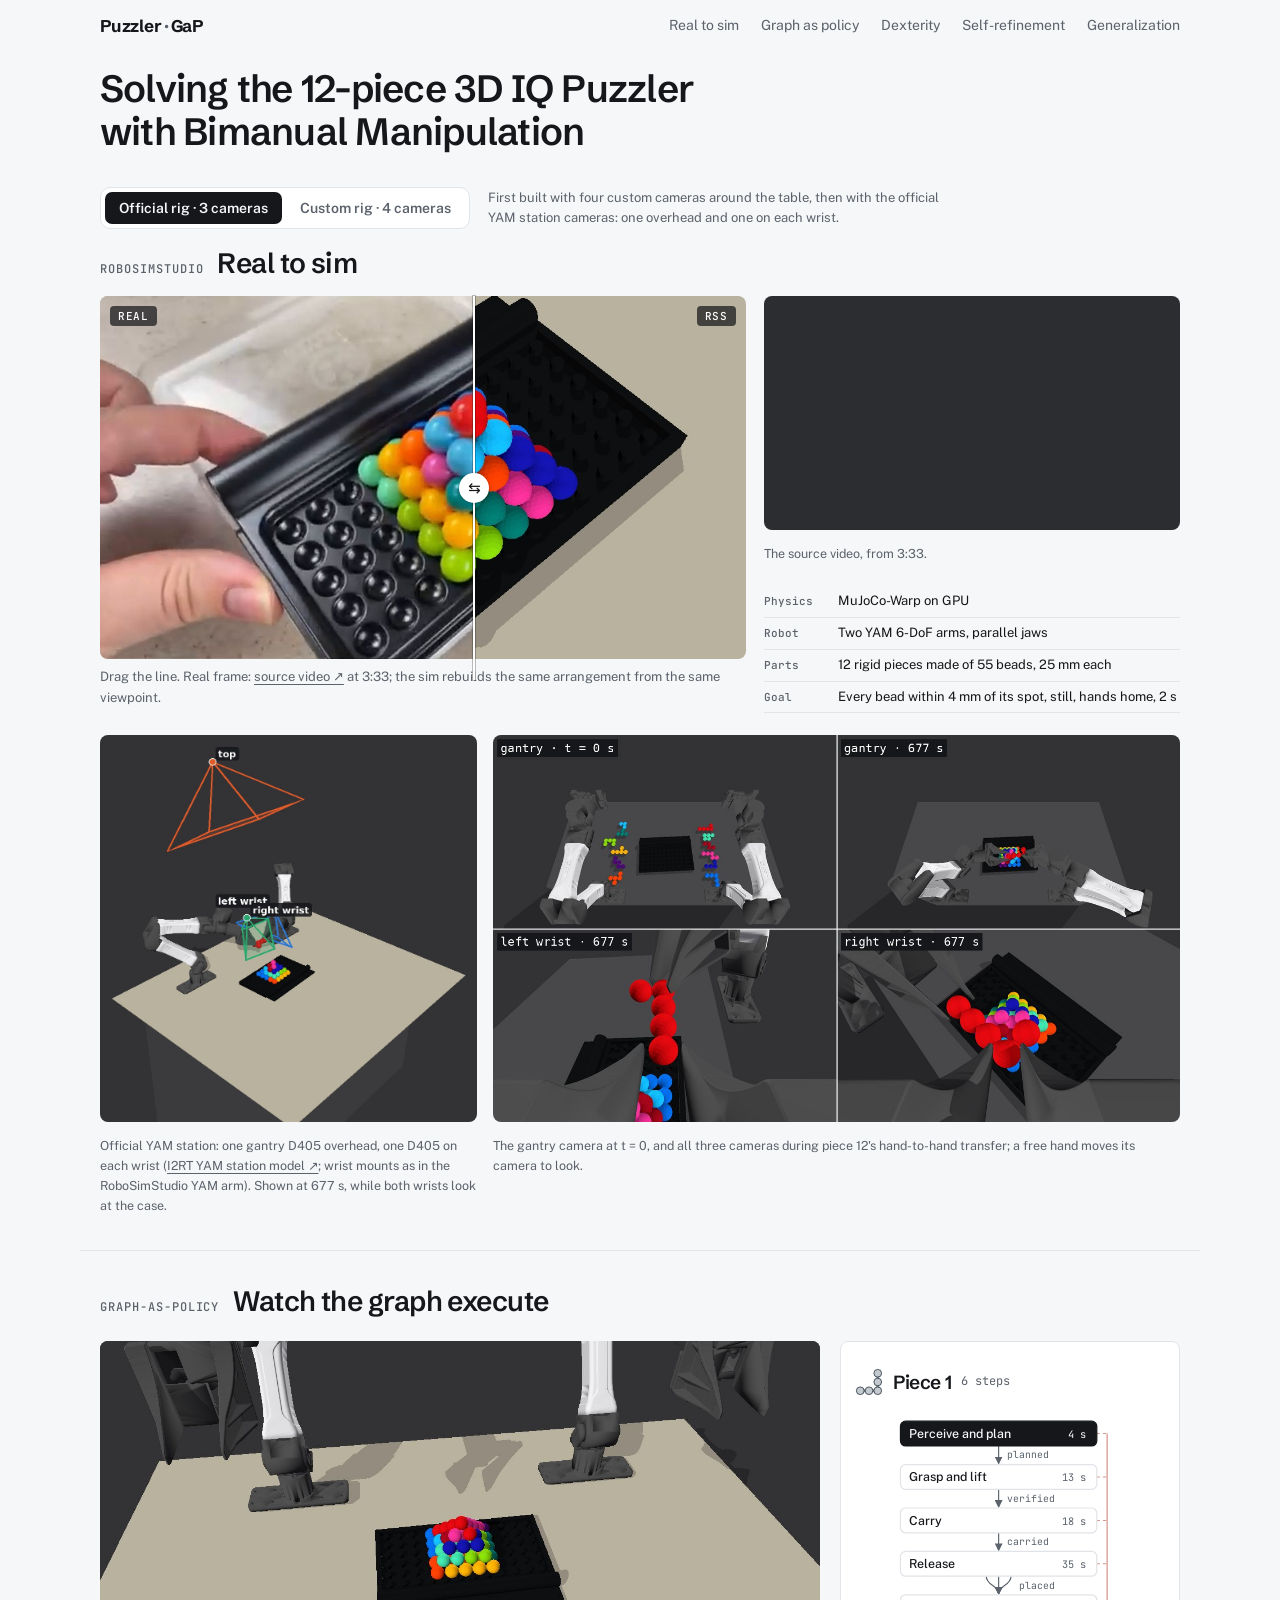
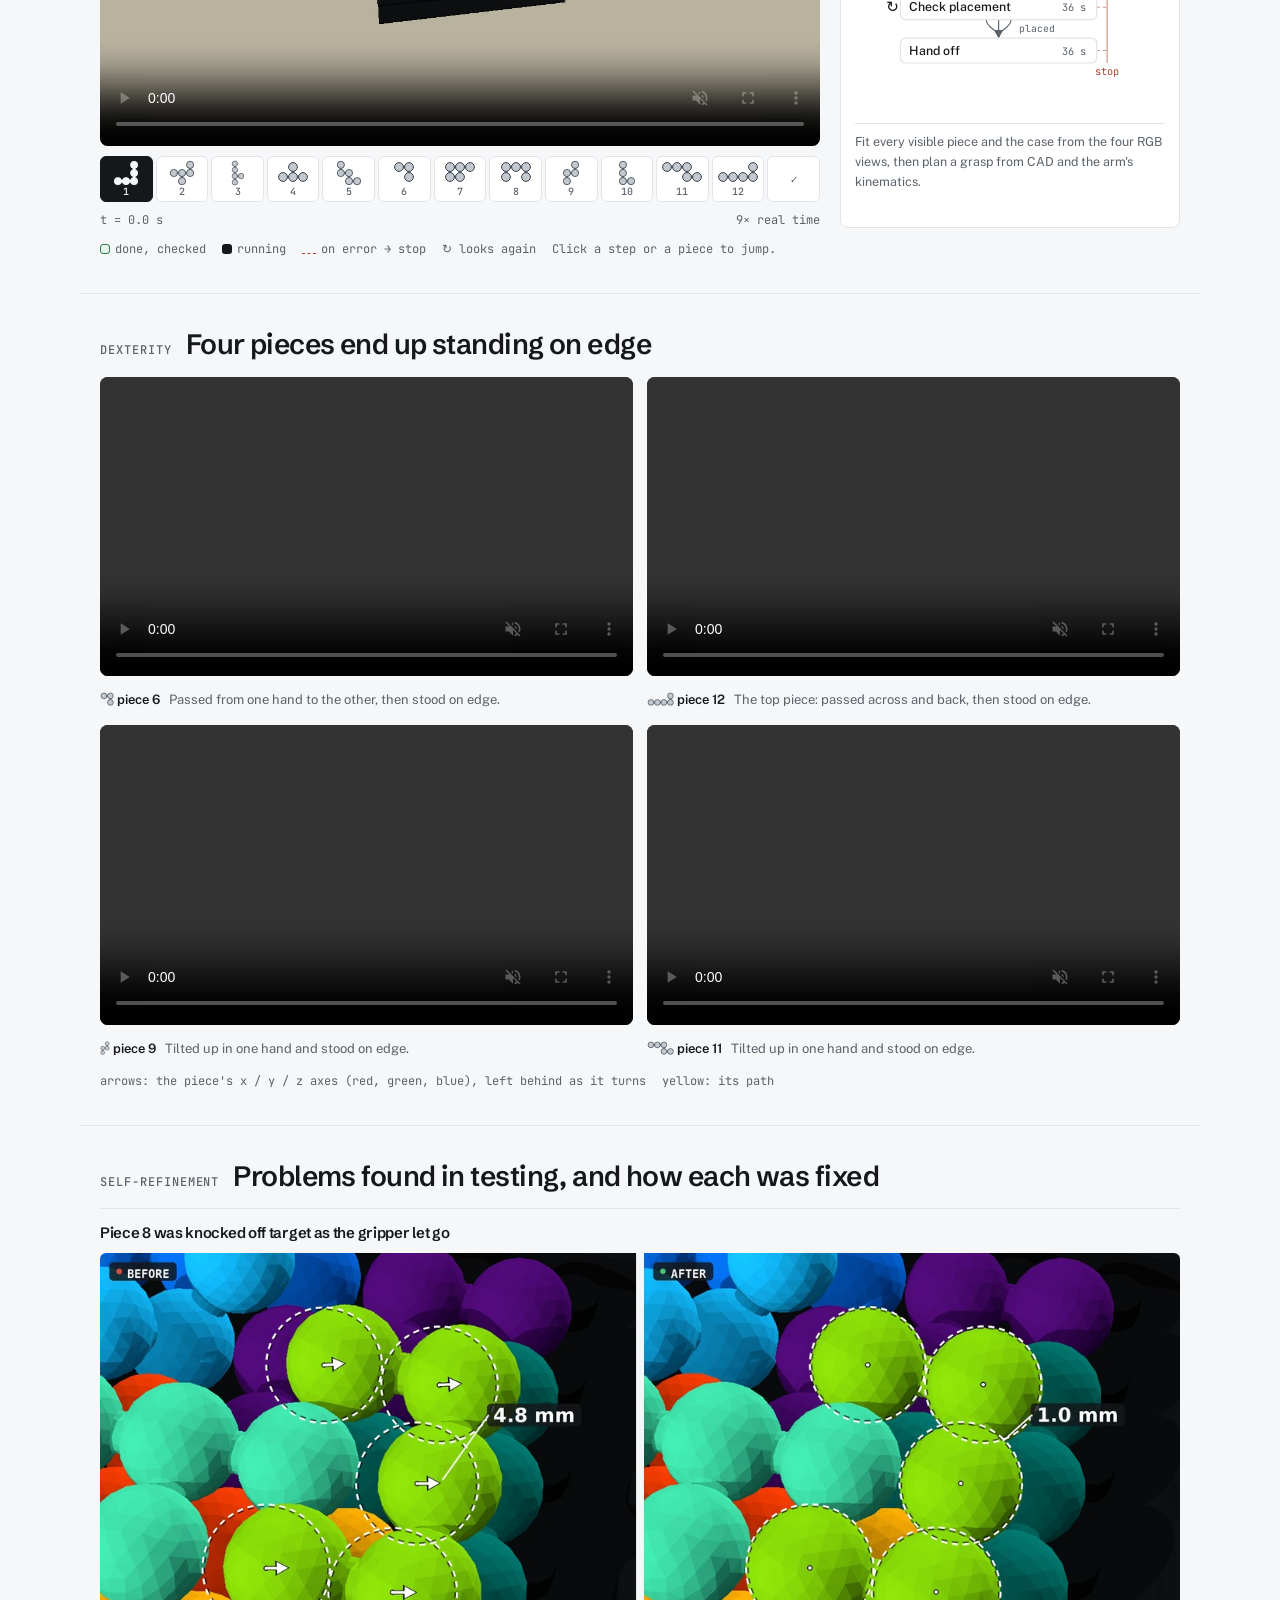
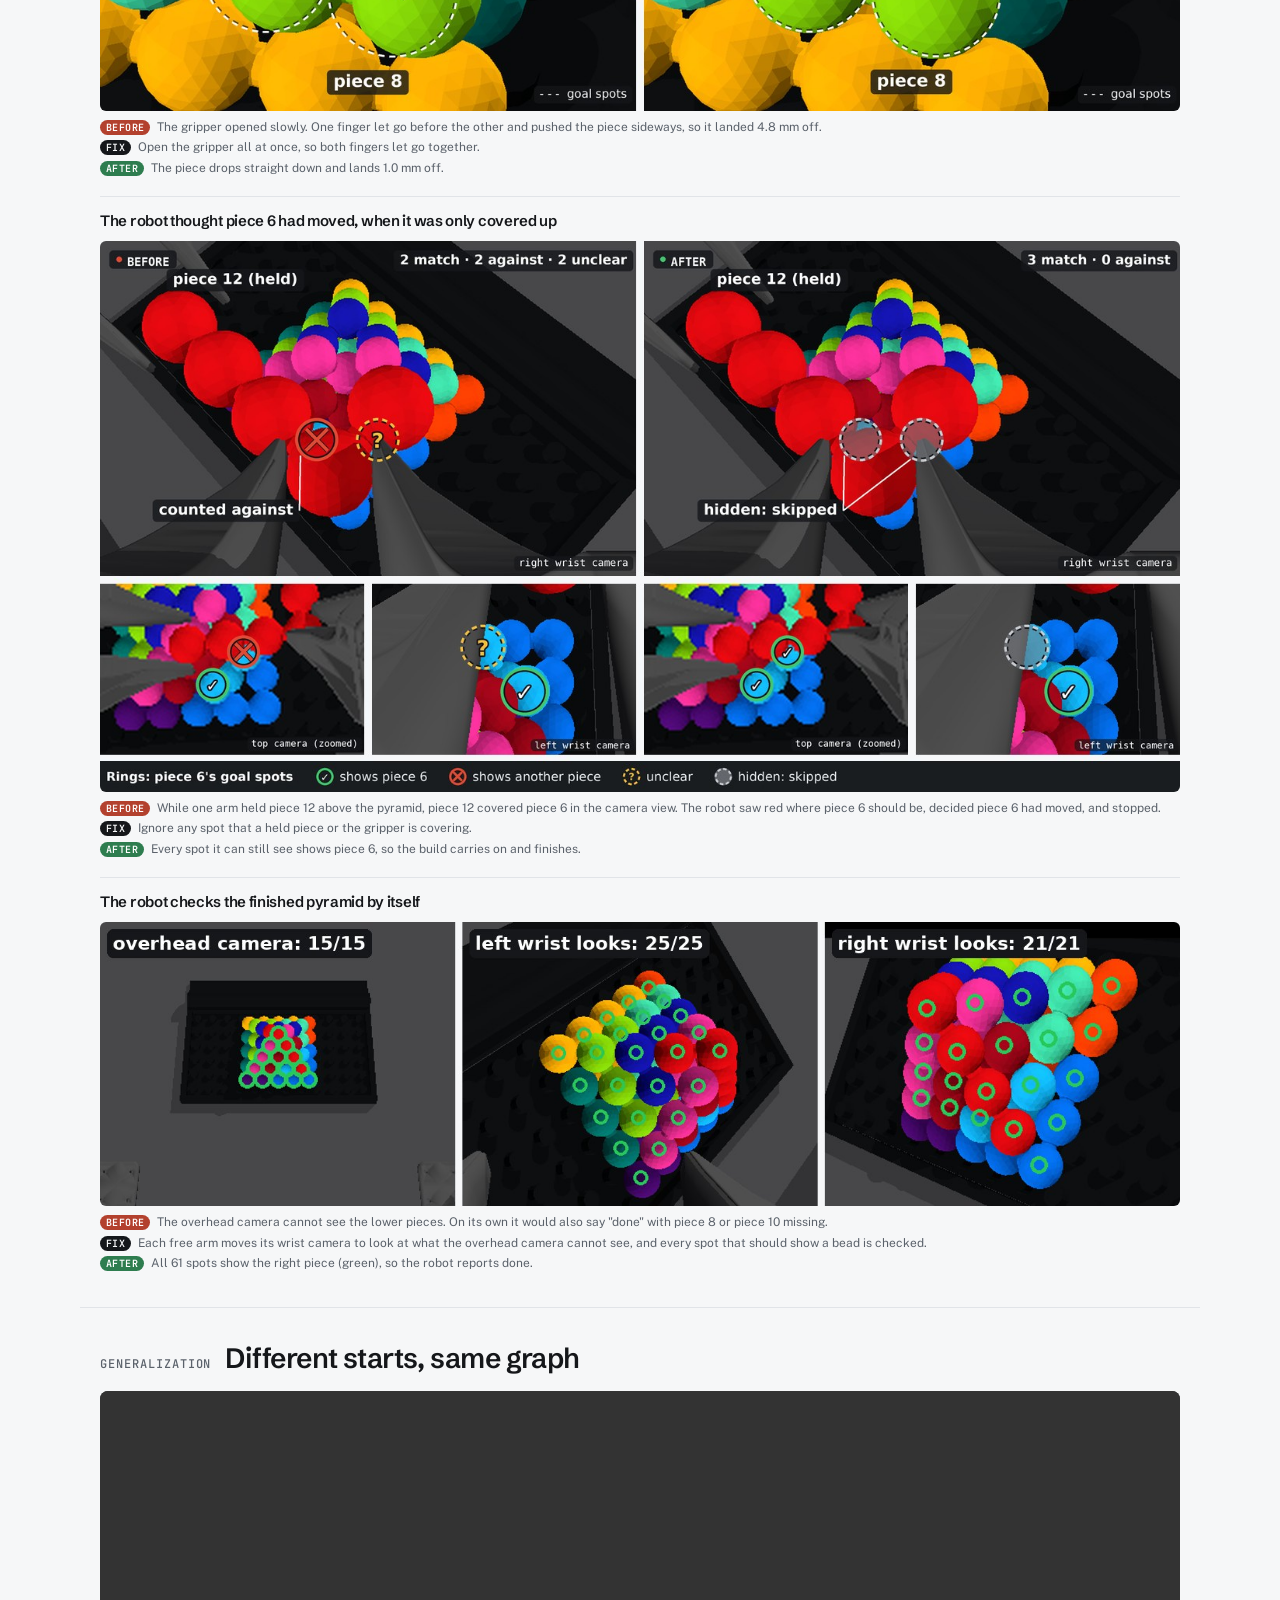
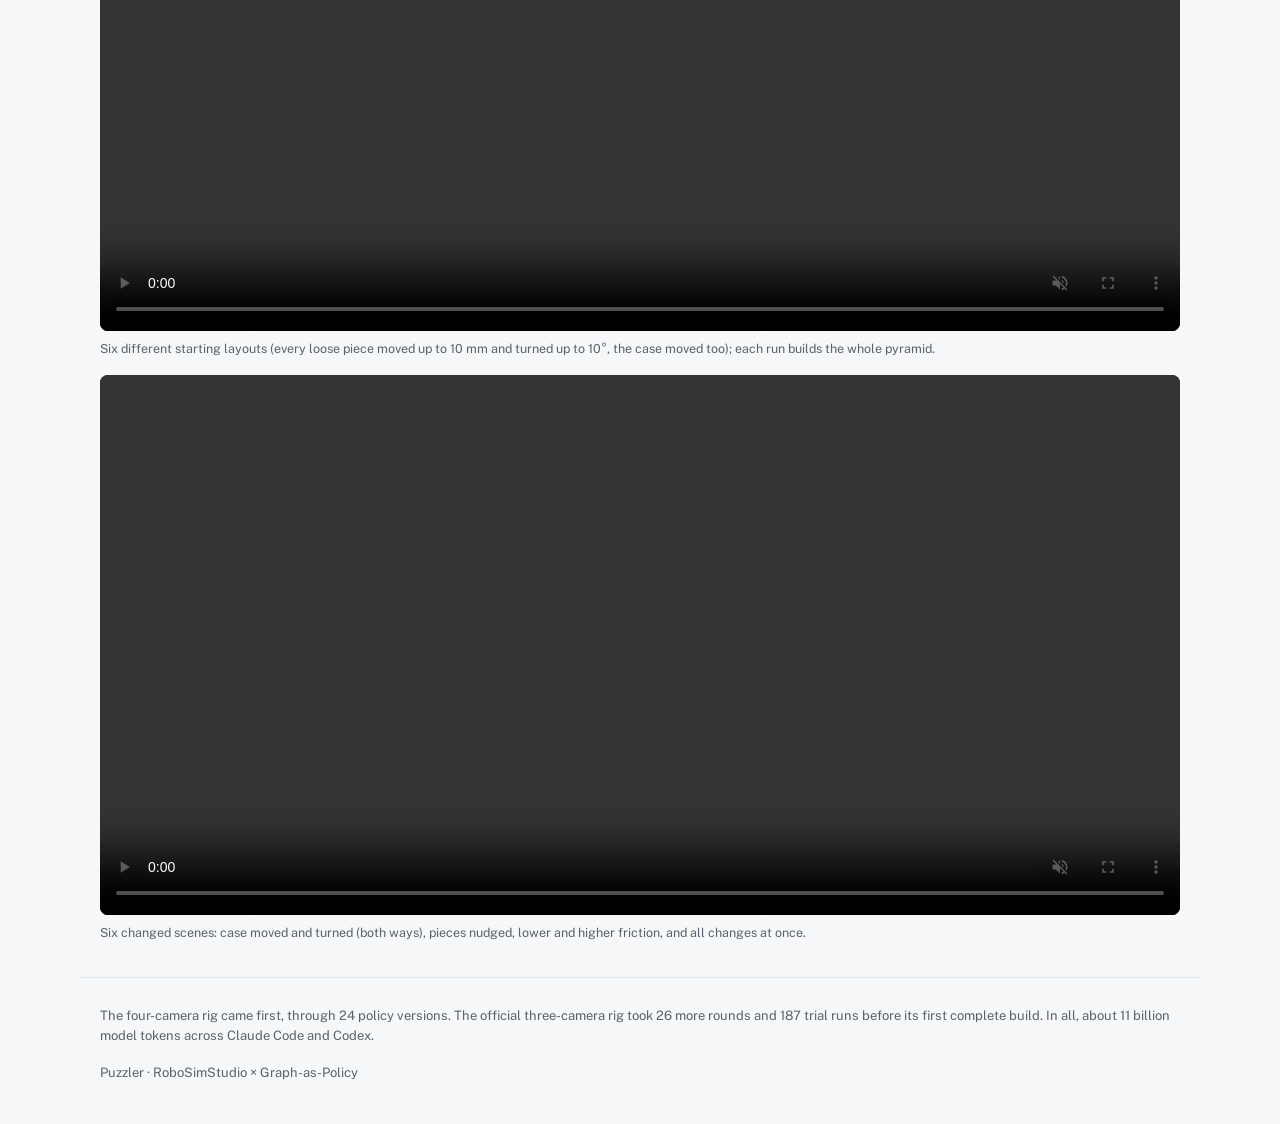
==== site/index.html @ c196e8f4 "Official rig: round 29f code (screened free-arm motion, apex reach fallback); board_b complete polic" ====
<!doctype html>
<html lang="en">
<head>
  <meta charset="utf-8">
  <meta name="viewport" content="width=device-width, initial-scale=1">
  <title>Puzzler GaP</title>
  <meta name="description" content="Two simulated YAM arms build the IQ Puzzler Pro pyramid from twelve loose pieces with an RGB-only Graph-as-Policy controller in RoboSimStudio.">
  <link rel="icon" href="favicon.svg">
  <link rel="preconnect" href="https://fonts.googleapis.com">
  <link rel="preconnect" href="https://fonts.gstatic.com" crossorigin>
  <link rel="stylesheet" href="https://fonts.googleapis.com/css2?family=Schibsted+Grotesk:wght@500;600;700&family=Public+Sans:wght@400;500;600&family=JetBrains+Mono:wght@400;500&display=swap">
  <link rel="stylesheet" href="style.css">
  <script src="app.js" defer></script>
</head>
<body data-rig="official">
  <header class="top wrap">
    <a class="mark" href="#top">Puzzler<span aria-hidden="true">·</span>GaP</a>
    <nav aria-label="Sections">
      <a href="#rss">Real to sim</a>
      <a href="#gap">Graph as policy</a>
      <a href="#standing">Dexterity</a>
      <a href="#refine">Self-refinement</a>
      <a href="#generalize">Generalization</a>
    </nav>
  </header>

  <main id="top">
    <section class="hero wrap">
      <div>
        <h1>Solving the 12-piece 3D IQ Puzzler with Bimanual Manipulation</h1>
      </div>
    </section>

    <div class="wrap rig-bar">
      <div class="rig-tabs" role="tablist" aria-label="Camera setup">
        <button type="button" role="tab" data-rig-tab="official" aria-selected="true">Official rig · 3 cameras</button>
        <button type="button" role="tab" data-rig-tab="custom" aria-selected="false">Custom rig · 4 cameras</button>
      </div>
      <p class="rig-note">First built with four custom cameras around the table, then with the official YAM station cameras: one overhead and one on each wrist.</p>
    </div>

    <section class="block wrap" id="rss" aria-labelledby="rss-title">
      <h2 id="rss-title"><span class="kicker">RoboSimStudio</span>Real to sim</h2>
      <div class="rss-grid">
        <figure class="compare" id="compare">
          <img src="media/sim_aligned.jpg" width="960" height="540" alt="The same arrangement rebuilt in RoboSimStudio, rendered from the camera fitted to the real frame">
          <div class="compare-real"><img src="media/real_aligned.jpg" width="960" height="540" alt="The finished IQ Puzzler Pro pyramid in the real case"></div>
          <span class="compare-line" aria-hidden="true"></span>
          <span class="tag left">Real</span><span class="tag right">RSS</span>
          <input type="range" min="0" max="100" value="58" aria-label="Drag to compare the real frame with the simulation" id="compare-range">
          <figcaption>Drag the line. Real frame: <a href="https://www.youtube.com/watch?v=PSgC31TvdxA&amp;t=213s">source video ↗</a> at 3:33; the sim rebuilds the same arrangement from the same viewpoint.</figcaption>
        </figure>
        <div class="rss-side">
          <figure class="yt">
            <iframe src="https://www.youtube-nocookie.com/embed/PSgC31TvdxA?start=213" title="Source video: the IQ Puzzler Pro pyramid built by hand" loading="lazy" allow="accelerometer; encrypted-media; gyroscope; picture-in-picture; fullscreen" allowfullscreen referrerpolicy="strict-origin-when-cross-origin"></iframe>
            <figcaption>The source video, from 3:33.</figcaption>
          </figure>
          <dl class="facts">
            <div><dt>Physics</dt><dd>MuJoCo-Warp on GPU</dd></div>
            <div><dt>Robot</dt><dd>Two YAM 6-DoF arms, parallel jaws</dd></div>
            <div><dt>Parts</dt><dd>12 rigid pieces made of 55 beads, 25 mm each</dd></div>
            <div><dt>Goal</dt><dd>Every bead within 4 mm of its spot, still, hands home, 2 s</dd></div>
          </dl>
        </div>
      </div>
      <div class="rig-row" data-rig="official" style="grid-template-columns: 0.974fr 1.778fr"><figure><img src="media/rig_official.jpg" loading="lazy" alt="Shown at 677 s, while both wrists look at the case."><figcaption>Official YAM station: one gantry D405 overhead, one D405 on each wrist (<a href="https://github.com/i2rt-robotics/i2rt/blob/120c3c81400171174604e503943f8d1ebc891058/i2rt/robot_models/station/yam_station_linear_4310_d405/README.md">I2RT YAM station model ↗</a>; wrist mounts as in the RoboSimStudio YAM arm). Shown at 677 s, while both wrists look at the case.</figcaption></figure><figure class="views"><img src="media/policy_views_official.jpg" width="1280" height="720" loading="lazy" alt="The gantry camera at t = 0, and all three cameras during piece 12's hand-to-hand transfer; a free hand moves its camera to look."><figcaption>The gantry camera at t = 0, and all three cameras during piece 12's hand-to-hand transfer; a free hand moves its camera to look.</figcaption></figure></div><div class="rig-row" data-rig="custom" style="grid-template-columns: 1.171fr 1.250fr"><figure><img src="media/rig_custom.jpg" loading="lazy" alt="Shown at the start of the run."><figcaption>Four fixed RGB cameras of our own placement: top, front, rear, side. Shown at the start of the run.</figcaption></figure><figure class="views"><img src="media/custom/policy_views.jpg" width="1280" height="1024" loading="lazy" alt="All the policy sees at t = 0: four fixed cameras."><figcaption>All the policy sees at t = 0: four fixed cameras.</figcaption></figure></div>
    </section>

    <section class="block wrap" id="gap" aria-labelledby="gap-title">
      <h2 id="gap-title"><span class="kicker">Graph-as-Policy</span>Watch the graph execute</h2>
      <div class="player" data-rig="official"><div class="screen"><video data-k="video" src="media/official/gap_full12.mp4" poster="media/official/gap_full12_poster.jpg" data-autoplay autoplay muted loop playsinline controls preload="auto" aria-label="Full twelve-piece run, replayed from the recorded episode"></video><div class="track" data-k="track" role="group" aria-label="Jump to a piece"></div><p class="clock"><span data-k="time">t = 0.0 s</span><span data-k="speed"></span></p></div><aside class="graph" aria-live="polite"><div class="graph-head"><span class="swatch" data-k="swatch"></span><h3 data-k="piece">Azure</h3><span class="mono small muted" data-k="index"></span></div><svg data-k="graph" class="graph-svg" role="img" aria-label="The current piece's subgraph"></svg><p class="node-detail" data-k="detail"></p></aside></div><div class="player" data-rig="custom"><div class="screen"><video data-k="video" src="media/custom/gap_full12.mp4" poster="media/custom/gap_full12_poster.jpg" data-autoplay autoplay muted loop playsinline controls preload="auto" aria-label="Full twelve-piece run, replayed from the recorded episode"></video><div class="track" data-k="track" role="group" aria-label="Jump to a piece"></div><p class="clock"><span data-k="time">t = 0.0 s</span><span data-k="speed"></span></p></div><aside class="graph" aria-live="polite"><div class="graph-head"><span class="swatch" data-k="swatch"></span><h3 data-k="piece">Azure</h3><span class="mono small muted" data-k="index"></span></div><svg data-k="graph" class="graph-svg" role="img" aria-label="The current piece's subgraph"></svg><p class="node-detail" data-k="detail"></p></aside></div>
      <p class="legend mono small"><span><i class="k-done"></i>done, checked</span><span><i class="k-now"></i>running</span><span><i class="k-abort"></i>on error → stop</span><span>↻ looks again</span><span>Click a step or a piece to jump.</span></p>

    </section>

    <section class="block wrap" id="standing" aria-labelledby="standing-title">
      <h2 id="standing-title"><span class="kicker">Dexterity</span>Four pieces end up standing on edge</h2>
      <div class="standing" data-rig="official"><figure><video src="media/official/stand_cyan.mp4" data-autoplay autoplay muted loop playsinline controls preload="auto" aria-label="piece 6: path and orientation"></video><figcaption><b><span class="pref"><svg class="shape" viewBox="0 0 22 22" width="35" height="35" aria-hidden="true"><g class="neck"><line x1="6" y1="6" x2="16" y2="6"/><line x1="16" y1="6" x2="16" y2="16"/></g><g class="bead"><circle cx="6" cy="6" r="4.4"/><circle cx="16" cy="6" r="4.4"/><circle cx="16" cy="16" r="4.4"/></g></svg>piece 6</span></b> Passed from one hand to the other, then stood on edge.</figcaption></figure><figure><video src="media/official/stand_red.mp4" data-autoplay autoplay muted loop playsinline controls preload="auto" aria-label="piece 12: path and orientation"></video><figcaption><b><span class="pref"><svg class="shape" viewBox="0 0 42 22" width="67" height="35" aria-hidden="true"><g class="neck"><line x1="36" y1="6" x2="36" y2="16"/><line x1="6" y1="16" x2="16" y2="16"/><line x1="16" y1="16" x2="26" y2="16"/><line x1="26" y1="16" x2="36" y2="16"/></g><g class="bead"><circle cx="36" cy="6" r="4.4"/><circle cx="6" cy="16" r="4.4"/><circle cx="16" cy="16" r="4.4"/><circle cx="26" cy="16" r="4.4"/><circle cx="36" cy="16" r="4.4"/></g></svg>piece 12</span></b> The top piece: passed across and back, then stood on edge.</figcaption></figure><figure><video src="media/official/stand_maroon.mp4" data-autoplay autoplay muted loop playsinline controls preload="auto" aria-label="piece 9: path and orientation"></video><figcaption><b><span class="pref"><svg class="shape" viewBox="0 0 22 32" width="35" height="51" aria-hidden="true"><g class="neck"><line x1="16" y1="6" x2="16" y2="16"/><line x1="6" y1="16" x2="16" y2="16"/><line x1="6" y1="16" x2="6" y2="26"/></g><g class="bead"><circle cx="16" cy="6" r="4.4"/><circle cx="6" cy="16" r="4.4"/><circle cx="16" cy="16" r="4.4"/><circle cx="6" cy="26" r="4.4"/></g></svg>piece 9</span></b> Tilted up in one hand and stood on edge.</figcaption></figure><figure><video src="media/official/stand_pink.mp4" data-autoplay autoplay muted loop playsinline controls preload="auto" aria-label="piece 11: path and orientation"></video><figcaption><b><span class="pref"><svg class="shape" viewBox="0 0 42 22" width="67" height="35" aria-hidden="true"><g class="neck"><line x1="6" y1="6" x2="16" y2="6"/><line x1="16" y1="6" x2="26" y2="6"/><line x1="26" y1="6" x2="26" y2="16"/><line x1="26" y1="16" x2="36" y2="16"/></g><g class="bead"><circle cx="6" cy="6" r="4.4"/><circle cx="16" cy="6" r="4.4"/><circle cx="26" cy="6" r="4.4"/><circle cx="26" cy="16" r="4.4"/><circle cx="36" cy="16" r="4.4"/></g></svg>piece 11</span></b> Tilted up in one hand and stood on edge.</figcaption></figure></div><div class="standing" data-rig="custom"><figure><video src="media/custom/stand_cyan.mp4" data-autoplay autoplay muted loop playsinline controls preload="auto" aria-label="piece 6: path and orientation"></video><figcaption><b><span class="pref"><svg class="shape" viewBox="0 0 22 22" width="35" height="35" aria-hidden="true"><g class="neck"><line x1="6" y1="6" x2="16" y2="6"/><line x1="16" y1="6" x2="16" y2="16"/></g><g class="bead"><circle cx="6" cy="6" r="4.4"/><circle cx="16" cy="6" r="4.4"/><circle cx="16" cy="16" r="4.4"/></g></svg>piece 6</span></b> Passed from one hand to the other, then stood on edge.</figcaption></figure><figure><video src="media/custom/stand_red.mp4" data-autoplay autoplay muted loop playsinline controls preload="auto" aria-label="piece 12: path and orientation"></video><figcaption><b><span class="pref"><svg class="shape" viewBox="0 0 42 22" width="67" height="35" aria-hidden="true"><g class="neck"><line x1="36" y1="6" x2="36" y2="16"/><line x1="6" y1="16" x2="16" y2="16"/><line x1="16" y1="16" x2="26" y2="16"/><line x1="26" y1="16" x2="36" y2="16"/></g><g class="bead"><circle cx="36" cy="6" r="4.4"/><circle cx="6" cy="16" r="4.4"/><circle cx="16" cy="16" r="4.4"/><circle cx="26" cy="16" r="4.4"/><circle cx="36" cy="16" r="4.4"/></g></svg>piece 12</span></b> The top piece: passed across and back, then stood on edge.</figcaption></figure><figure><video src="media/custom/stand_maroon.mp4" data-autoplay autoplay muted loop playsinline controls preload="auto" aria-label="piece 9: path and orientation"></video><figcaption><b><span class="pref"><svg class="shape" viewBox="0 0 22 32" width="35" height="51" aria-hidden="true"><g class="neck"><line x1="16" y1="6" x2="16" y2="16"/><line x1="6" y1="16" x2="16" y2="16"/><line x1="6" y1="16" x2="6" y2="26"/></g><g class="bead"><circle cx="16" cy="6" r="4.4"/><circle cx="6" cy="16" r="4.4"/><circle cx="16" cy="16" r="4.4"/><circle cx="6" cy="26" r="4.4"/></g></svg>piece 9</span></b> Tilted up in one hand and stood on edge.</figcaption></figure><figure><video src="media/custom/stand_pink.mp4" data-autoplay autoplay muted loop playsinline controls preload="auto" aria-label="piece 11: path and orientation"></video><figcaption><b><span class="pref"><svg class="shape" viewBox="0 0 42 22" width="67" height="35" aria-hidden="true"><g class="neck"><line x1="6" y1="6" x2="16" y2="6"/><line x1="16" y1="6" x2="26" y2="6"/><line x1="26" y1="6" x2="26" y2="16"/><line x1="26" y1="16" x2="36" y2="16"/></g><g class="bead"><circle cx="6" cy="6" r="4.4"/><circle cx="16" cy="6" r="4.4"/><circle cx="26" cy="6" r="4.4"/><circle cx="26" cy="16" r="4.4"/><circle cx="36" cy="16" r="4.4"/></g></svg>piece 11</span></b> Tilted up in one hand and stood on edge.</figcaption></figure></div>
      <p class="legend mono small"><span>arrows: the piece's x / y / z axes (red, green, blue), left behind as it turns</span><span>yellow: its path</span></p>
    </section>

    <section class="block wrap" id="refine" aria-labelledby="refine-title">
      <h2 id="refine-title"><span class="kicker">Self-refinement</span>Problems found in testing, and how each was fixed</h2>
      <div class="rounds">
        <article data-rig="official">
          <h3>Piece 8 was knocked off target as the gripper let go</h3>
          <div class="strip">
            <figure class="wide"><img src="media/refine_lime_release.jpg" width="1390" height="589" loading="lazy" alt="Close-up of piece 8 at its seat: before, its beads sit 4.8 mm off the dashed goal circles; after, inside them, 1.0 mm off"><figcaption><b class="bad">Before</b> The gripper opened slowly. One finger let go before the other and pushed the piece sideways, so it landed 4.8 mm off.<br><b class="fix">Fix</b> Open the gripper all at once, so both fingers let go together.<br><b class="good">After</b> The piece drops straight down and lands 1.0 mm off.</figcaption></figure>
          </div>
        </article>
        <article data-rig="official">
          <h3>The robot thought piece 6 had moved, when it was only covered up</h3>
          <div class="strip">
            <figure class="wide"><img src="media/refine_hidden_piece.jpg" width="1390" height="709" loading="lazy" alt="Wrist and overhead camera views with piece 6's spots circled: before, spots covered by the held piece 12 count against piece 6; after, they are ignored"><figcaption><b class="bad">Before</b> While one arm held piece 12 above the pyramid, piece 12 covered piece 6 in the camera view. The robot saw red where piece 6 should be, decided piece 6 had moved, and stopped.<br><b class="fix">Fix</b> Ignore any spot that a held piece or the gripper is covering.<br><b class="good">After</b> Every spot it can still see shows piece 6, so the build carries on and finishes.</figcaption></figure>
          </div>
        </article>
        <article data-rig="official">
          <h3>The robot checks the finished pyramid by itself</h3>
          <div class="strip">
            <figure class="wide"><img src="media/refine_official_finish.jpg" width="1520" height="400" loading="lazy" alt="The overhead camera and each wrist camera looking at the finished pyramid, with every spot that should show a bead circled in green"><figcaption><b class="bad">Before</b> The overhead camera cannot see the lower pieces. On its own it would also say "done" with piece 8 or piece 10 missing.<br><b class="fix">Fix</b> Each free arm moves its wrist camera to look at what the overhead camera cannot see, and every spot that should show a bead is checked.<br><b class="good">After</b> All 61 spots show the right piece (green), so the robot reports done.</figcaption></figure>
          </div>
        </article>
        <article data-rig="custom">
          <h3>The camera could not see piece 6 land</h3>
          <div class="strip">
            <figure class="wide"><img src="media/refine_cyan_opening.jpg" width="1390" height="644" loading="lazy" alt="Overhead camera after letting go: at a 55 mm opening a finger covers piece 6; at 75 mm the piece is visible"><figcaption><b class="bad">Before</b> With the gripper opened 55 mm, a finger still covered piece 6, so the camera could not confirm it was in place.<br><b class="fix">Fix</b> Open wider, to 75 mm, picked by checking which openings leave the piece in the camera's view.<br><b class="good">After</b> The camera sees the piece, 0.8 mm from its spot.</figcaption></figure>
          </div>
        </article>
        <article data-rig="custom">
          <h3>The robot checks the finished pyramid by itself</h3>
          <div class="strip">
            <figure class="wide"><img src="media/refine_completion_witness.jpg" width="1530" height="300" loading="lazy" alt="Final camera views with each spot that should show a bead circled: with piece 12 still held its spots fail; with the pyramid complete every spot matches"><figcaption><b class="bad">Before</b> All 12 pieces were in place, but the robot could not tell, so it would not finish.<br><b class="fix">Fix</b> Check every spot that should show a bead (green: the right piece is there, red: it is not).<br><b class="good">After</b> With piece 12 missing it says no; with the pyramid done it says yes.</figcaption></figure>
          </div>
        </article>
        <article data-rig="custom">
          <h3>The arms blocked the camera's view of piece 8</h3>
          <div class="strip">
            <figure class="wide"><img src="media/refine_lime_layout.jpg" width="938" height="376" loading="lazy" alt="Overhead camera while piece 6 changes hands: in the first layout the arms cover piece 8; started 70 mm further out it stays visible"><figcaption><b class="bad">Before</b> While piece 6 changed hands, the arms covered piece 8 in the camera view, and the robot had to wait.<br><b class="good">After</b> Piece 8 now starts 70 mm further out, where the camera can still see it.</figcaption></figure>
          </div>
        </article>
        <article data-rig="custom">
          <h3>A wrong guess about piece 5 almost undid it</h3>
          <div class="strip">
            <figure class="wide"><img src="media/refine_fit_alias.jpg" width="770" height="300" loading="lazy" alt="Front and side cameras: red circles mark where the wrong guess of piece 5 would put it, on top of piece 9; green circles mark piece 5's own spots, which still show piece 5"><figcaption><b class="bad">Before</b> Only two beads of piece 5 were visible, and the robot guessed it had turned (red circles, which actually land on piece 9).<br><b class="good">After</b> It checks the spots where piece 5 should be; they still show piece 5 (green), so it stays placed.</figcaption></figure>
          </div>
        </article>
      </div>
    </section>

    <section class="block wrap demo" id="generalize" aria-labelledby="gen-title">
      <h2 id="gen-title"><span class="kicker">Generalization</span>Different starts, same graph</h2>
      <div data-rig="official"><figure class="grid-video"><video src="media/official/grid_official_starts.mp4" data-autoplay autoplay muted loop playsinline controls preload="auto" aria-label="Six different starting layouts (every loose piece moved up to 10 mm and turned up to 10°, the case moved too); each run builds the whole pyramid."></video><figcaption>Six different starting layouts (every loose piece moved up to 10 mm and turned up to 10°, the case moved too); each run builds the whole pyramid.</figcaption></figure></div><div data-rig="official"><figure class="grid-video"><video src="media/official/grid_official6b.mp4" data-autoplay autoplay muted loop playsinline controls preload="auto" aria-label="Six changed scenes: case moved and turned (both ways), pieces nudged, lower and higher friction, and all changes at once."></video><figcaption>Six changed scenes: case moved and turned (both ways), pieces nudged, lower and higher friction, and all changes at once.</figcaption></figure></div><div data-rig="custom"><figure class="grid-video"><video src="media/custom/grid_custom_starts.mp4" data-autoplay autoplay muted loop playsinline controls preload="auto" aria-label="Six different starting layouts (every loose piece moved up to 10 mm and turned up to 10°, the case moved too); each run builds the whole pyramid."></video><figcaption>Six different starting layouts (every loose piece moved up to 10 mm and turned up to 10°, the case moved too); each run builds the whole pyramid.</figcaption></figure></div><div data-rig="custom"><figure class="grid-video"><video src="media/custom/grid_custom6.mp4" data-autoplay autoplay muted loop playsinline controls preload="auto" aria-label="Six changed scenes: case moved and turned (both ways), pieces nudged (twice), and all changes at once."></video><figcaption>Six changed scenes: case moved and turned (both ways), pieces nudged (twice), and all changes at once.</figcaption></figure></div>
    </section>
  </main>

  <footer class="wrap foot">
    <p>The four-camera rig came first, through 24 policy versions. The official three-camera rig took 26 more rounds and 187 trial runs before its first complete build. In all, about 11 billion model tokens across Claude Code and Codex.</p>
    <p>Puzzler · RoboSimStudio × Graph-as-Policy</p>
  </footer>
  <script id="page-data" type="application/json">{"rigs": {"official": {"control_hz": 50.0, "steps": 44318, "sim_time_s": 886.4, "rss_success": true, "graph_success": true, "checkpoints_passed": 84, "checkpoints_total": 84, "pieces_placed": 12, "audit_success": true, "audit_max_mm": 3.03, "audit_stable_s": 50.3, "error": null, "pieces": [{"name": "azure", "color": "#036de8", "nodes": [{"id": "azure_perceive_plan", "kind": "perceive_plan", "label": "Perceive and plan", "detail": "Fit every visible piece and the case from the four RGB views, then plan a grasp from CAD and the arm's kinematics.", "exits": ["planned"], "exit": "planned", "start": 0, "end": 209, "passed": true, "checkpoint": "perceive_plan", "metrics": {}, "relook": false}, {"id": "azure_grasp", "kind": "grasp", "label": "Grasp and lift", "detail": "Close on the planned beads, lift, and confirm the hold from a fresh RGB frame and the jaw encoders.", "exits": ["verified"], "exit": "verified", "start": 209, "end": 645, "passed": true, "checkpoint": "grasp", "metrics": {}, "relook": false}, {"id": "azure_transport", "kind": "transport", "label": "Carry", "detail": "Move the held piece above its pyramid site, planned from the observed case pose.", "exits": ["carried"], "exit": "carried", "start": 645, "end": 890, "passed": true, "checkpoint": "transport", "metrics": {}, "relook": false}, {"id": "azure_release", "kind": "release", "label": "Release", "detail": "Lower, open the jaw, and back away.", "exits": ["placed", "missed", "uncertain"], "exit": "placed", "start": 890, "end": 1768, "passed": true, "checkpoint": "release", "metrics": {"placement_error_mm": 0.39, "stable_s": 14.0}, "relook": false}, {"id": "azure_receipt_settle", "kind": "receipt_settle", "label": "Check placement", "detail": "Two RGB frames one second apart must agree: piece still, hand clear, beads at their sites.", "exits": ["placed", "executed_visual_unknown", "executed_visual_unverified"], "exit": "placed", "start": 1768, "end": 1776, "passed": true, "checkpoint": "release", "metrics": {"placement_error_mm": 0.39, "stable_s": 14.16}, "relook": true}, {"id": "azure_handoff", "kind": "handoff", "label": "Hand off", "detail": "Pass the updated scene state to the next piece's subgraph.", "exits": ["advanced"], "exit": "advanced", "start": 1776, "end": 1784, "passed": true, "checkpoint": "handoff", "metrics": {"placement_error_mm": 0.39, "stable_s": 14.32}, "relook": false}], "number": 1, "cells": [[0, 2], [1, 2], [2, 0], [2, 1], [2, 2]], "start": 0, "end": 1784, "placed": true, "placement_error_mm": 0.39}, {"name": "orange", "color": "#ff3f02", "nodes": [{"id": "orange_perceive_plan", "kind": "perceive_plan", "label": "Perceive and plan", "detail": "Fit every visible piece and the case from the four RGB views, then plan a grasp from CAD and the arm's kinematics.", "exits": ["planned"], "exit": "planned", "start": 1784, "end": 1990, "passed": true, "checkpoint": "perceive_plan", "metrics": {"earlier_pieces_max_mm": 0.39}, "relook": false}, {"id": "orange_grasp", "kind": "grasp", "label": "Grasp and lift", "detail": "Close on the planned beads, lift, and confirm the hold from a fresh RGB frame and the jaw encoders.", "exits": ["verified"], "exit": "verified", "start": 1990, "end": 2306, "passed": true, "checkpoint": "grasp", "metrics": {"earlier_pieces_max_mm": 0.39}, "relook": false}, {"id": "orange_transport", "kind": "transport", "label": "Carry", "detail": "Move the held piece above its pyramid site, planned from the observed case pose.", "exits": ["carried"], "exit": "carried", "start": 2306, "end": 2573, "passed": true, "checkpoint": "transport", "metrics": {"earlier_pieces_max_mm": 0.39}, "relook": false}, {"id": "orange_release", "kind": "release", "label": "Release", "detail": "Lower, open the jaw, and back away.", "exits": ["placed", "missed", "uncertain"], "exit": "placed", "start": 2573, "end": 3475, "passed": true, "checkpoint": "release", "metrics": {"placement_error_mm": 0.3, "earlier_pieces_max_mm": 0.5, "stable_s": 14.26}, "relook": false}, {"id": "orange_receipt_settle", "kind": "receipt_settle", "label": "Check placement", "detail": "Two RGB frames one second apart must agree: piece still, hand clear, beads at their sites.", "exits": ["placed", "executed_visual_unknown", "executed_visual_unverified"], "exit": "placed", "start": 3475, "end": 3480, "passed": true, "checkpoint": "release", "metrics": {"placement_error_mm": 0.3, "earlier_pieces_max_mm": 0.5, "stable_s": 14.36}, "relook": true}, {"id": "orange_handoff", "kind": "handoff", "label": "Hand off", "detail": "Pass the updated scene state to the next piece's subgraph.", "exits": ["advanced"], "exit": "advanced", "start": 3480, "end": 3486, "passed": true, "checkpoint": "handoff", "metrics": {"placement_error_mm": 0.3, "earlier_pieces_max_mm": 0.5, "stable_s": 14.48}, "relook": false}], "number": 2, "cells": [[0, 2], [1, 0], [1, 1], [1, 2], [2, 1]], "start": 1784, "end": 3486, "placed": true, "placement_error_mm": 0.3}, {"name": "yellow", "color": "#ffaf02", "nodes": [{"id": "yellow_perceive_plan", "kind": "perceive_plan", "label": "Perceive and plan", "detail": "Fit every visible piece and the case from the four RGB views, then plan a grasp from CAD and the arm's kinematics.", "exits": ["planned"], "exit": "planned", "start": 3486, "end": 3660, "passed": true, "checkpoint": "perceive_plan", "metrics": {"earlier_pieces_max_mm": 0.5}, "relook": false}, {"id": "yellow_grasp", "kind": "grasp", "label": "Grasp and lift", "detail": "Close on the planned beads, lift, and confirm the hold from a fresh RGB frame and the jaw encoders.", "exits": ["verified"], "exit": "verified", "start": 3660, "end": 4156, "passed": true, "checkpoint": "grasp", "metrics": {"earlier_pieces_max_mm": 0.5}, "relook": false}, {"id": "yellow_transport", "kind": "transport", "label": "Carry", "detail": "Move the held piece above its pyramid site, planned from the observed case pose.", "exits": ["carried"], "exit": "carried", "start": 4156, "end": 4878, "passed": true, "checkpoint": "transport", "metrics": {"earlier_pieces_max_mm": 0.5}, "relook": false}, {"id": "yellow_release", "kind": "release", "label": "Release", "detail": "Lower, open the jaw, and back away.", "exits": ["placed", "missed", "uncertain"], "exit": "placed", "start": 4878, "end": 5759, "passed": true, "checkpoint": "release", "metrics": {"placement_error_mm": 0.96, "earlier_pieces_max_mm": 0.52, "stable_s": 13.9}, "relook": false}, {"id": "yellow_receipt_settle", "kind": "receipt_settle", "label": "Check placement", "detail": "Two RGB frames one second apart must agree: piece still, hand clear, beads at their sites.", "exits": ["placed", "executed_visual_unknown", "executed_visual_unverified"], "exit": "placed", "start": 5759, "end": 5794, "passed": true, "checkpoint": "release", "metrics": {"placement_error_mm": 0.93, "earlier_pieces_max_mm": 0.52, "stable_s": 14.6}, "relook": true}, {"id": "yellow_handoff", "kind": "handoff", "label": "Hand off", "detail": "Pass the updated scene state to the next piece's subgraph.", "exits": ["advanced"], "exit": "advanced", "start": 5794, "end": 5809, "passed": true, "checkpoint": "handoff", "metrics": {"placement_error_mm": 0.92, "earlier_pieces_max_mm": 0.52, "stable_s": 14.9}, "relook": false}], "number": 3, "cells": [[0, 0], [1, 0], [2, 0], [2, 1], [3, 0]], "start": 3486, "end": 5809, "placed": true, "placement_error_mm": 0.96}, {"name": "teal", "color": "#027a70", "nodes": [{"id": "teal_perceive_plan", "kind": "perceive_plan", "label": "Perceive and plan", "detail": "Fit every visible piece and the case from the four RGB views, then plan a grasp from CAD and the arm's kinematics.", "exits": ["planned"], "exit": "planned", "start": 5809, "end": 5925, "passed": true, "checkpoint": "perceive_plan", "metrics": {"earlier_pieces_max_mm": 0.92}, "relook": false}, {"id": "teal_grasp", "kind": "grasp", "label": "Grasp and lift", "detail": "Close on the planned beads, lift, and confirm the hold from a fresh RGB frame and the jaw encoders.", "exits": ["verified"], "exit": "verified", "start": 5925, "end": 6286, "passed": true, "checkpoint": "grasp", "metrics": {"earlier_pieces_max_mm": 0.86}, "relook": false}, {"id": "teal_transport", "kind": "transport", "label": "Carry", "detail": "Move the held piece above its pyramid site, planned from the observed case pose.", "exits": ["carried"], "exit": "carried", "start": 6286, "end": 6459, "passed": true, "checkpoint": "transport", "metrics": {"earlier_pieces_max_mm": 0.76}, "relook": false}, {"id": "teal_release", "kind": "release", "label": "Release", "detail": "Lower, open the jaw, and back away.", "exits": ["placed", "missed", "uncertain"], "exit": "placed", "start": 6459, "end": 7395, "passed": true, "checkpoint": "release", "metrics": {"placement_error_mm": 0.35, "earlier_pieces_max_mm": 0.75, "stable_s": 15.08}, "relook": false}, {"id": "teal_receipt_settle", "kind": "receipt_settle", "label": "Check placement", "detail": "Two RGB frames one second apart must agree: piece still, hand clear, beads at their sites.", "exits": ["placed", "executed_visual_unknown", "executed_visual_unverified"], "exit": "placed", "start": 7395, "end": 7404, "passed": true, "checkpoint": "release", "metrics": {"placement_error_mm": 0.35, "earlier_pieces_max_mm": 0.52, "stable_s": 15.26}, "relook": true}, {"id": "teal_handoff", "kind": "handoff", "label": "Hand off", "detail": "Pass the updated scene state to the next piece's subgraph.", "exits": ["advanced"], "exit": "advanced", "start": 7404, "end": 7419, "passed": true, "checkpoint": "handoff", "metrics": {"placement_error_mm": 0.35, "earlier_pieces_max_mm": 0.52, "stable_s": 15.56}, "relook": false}], "number": 4, "cells": [[0, 1], [1, 0], [1, 1], [1, 2]], "start": 5809, "end": 7419, "placed": true, "placement_error_mm": 0.35}, {"name": "purple", "color": "#4f0a75", "nodes": [{"id": "purple_perceive_plan", "kind": "perceive_plan", "label": "Perceive and plan", "detail": "Fit every visible piece and the case from the four RGB views, then plan a grasp from CAD and the arm's kinematics.", "exits": ["planned"], "exit": "planned", "start": 7419, "end": 7889, "passed": true, "checkpoint": "perceive_plan", "metrics": {"earlier_pieces_max_mm": 0.52}, "relook": false}, {"id": "purple_grasp", "kind": "grasp", "label": "Grasp and lift", "detail": "Close on the planned beads, lift, and confirm the hold from a fresh RGB frame and the jaw encoders.", "exits": ["verified"], "exit": "verified", "start": 7889, "end": 8331, "passed": true, "checkpoint": "grasp", "metrics": {"earlier_pieces_max_mm": 0.52}, "relook": false}, {"id": "purple_transport", "kind": "transport", "label": "Carry", "detail": "Move the held piece above its pyramid site, planned from the observed case pose.", "exits": ["carried"], "exit": "carried", "start": 8331, "end": 8609, "passed": true, "checkpoint": "transport", "metrics": {"earlier_pieces_max_mm": 0.52}, "relook": false}, {"id": "purple_release", "kind": "release", "label": "Release", "detail": "Lower, open the jaw, and back away.", "exits": ["placed", "missed", "uncertain"], "exit": "placed", "start": 8609, "end": 9633, "passed": true, "checkpoint": "release", "metrics": {"placement_error_mm": 0.7, "earlier_pieces_max_mm": 0.53, "stable_s": 7.02}, "relook": false}, {"id": "purple_receipt_settle", "kind": "receipt_settle", "label": "Check placement", "detail": "Two RGB frames one second apart must agree: piece still, hand clear, beads at their sites.", "exits": ["placed", "executed_visual_unknown", "executed_visual_unverified"], "exit": "placed", "start": 9633, "end": 9643, "passed": true, "checkpoint": "conditional_release", "metrics": {"placement_error_mm": 0.7, "earlier_pieces_max_mm": 0.53, "stable_s": 7.22}, "relook": true}, {"id": "purple_handoff", "kind": "handoff", "label": "Hand off", "detail": "Pass the updated scene state to the next piece's subgraph.", "exits": ["advanced"], "exit": "advanced", "start": 9643, "end": 9651, "passed": true, "checkpoint": "handoff", "metrics": {"placement_error_mm": 0.69, "earlier_pieces_max_mm": 0.53, "stable_s": 7.38}, "relook": false}], "number": 5, "cells": [[0, 0], [1, 0], [1, 1], [2, 1], [2, 2]], "start": 7419, "end": 9651, "placed": true, "placement_error_mm": 0.7}, {"name": "cyan", "color": "#11baf9", "nodes": [{"id": "cyan_perceive_plan", "kind": "perceive_plan", "label": "Perceive and plan", "detail": "Fit every visible piece and the case from the four RGB views, then plan a grasp from CAD and the arm's kinematics.", "exits": ["planned"], "exit": "planned", "start": 9651, "end": 9786, "passed": true, "checkpoint": "perceive_plan", "metrics": {"earlier_pieces_max_mm": 0.69}, "relook": false}, {"id": "cyan_grasp", "kind": "grasp", "label": "Grasp and lift", "detail": "Close on the planned beads, lift, and confirm the hold from a fresh RGB frame and the jaw encoders.", "exits": ["verified"], "exit": "verified", "start": 9786, "end": 10620, "passed": true, "checkpoint": "grasp", "metrics": {"earlier_pieces_max_mm": 0.67}, "relook": false}, {"id": "cyan_cyan_approach", "kind": "approach", "label": "Bring hands together", "detail": "Move the held piece to a shared station where the other arm can reach it.", "exits": ["receiver_ready"], "exit": "receiver ready", "start": 10620, "end": 11985, "passed": true, "checkpoint": "handoff_approach", "metrics": {"earlier_pieces_max_mm": 0.59}, "relook": false}, {"id": "cyan_cyan_receiver_close", "kind": "receiver_close", "label": "Second hand closes", "detail": "Close the receiving jaw while the first hand still holds.", "exits": ["receiver_closed"], "exit": "receiver closed", "start": 11985, "end": 12360, "passed": true, "checkpoint": "handoff_dualhold", "metrics": {"earlier_pieces_max_mm": 0.59}, "relook": false}, {"id": "cyan_cyan_donor_release", "kind": "donor_release", "label": "First hand opens", "detail": "Open and withdraw the first jaw.", "exits": ["donor_released"], "exit": "donor released", "start": 12360, "end": 12737, "passed": true, "checkpoint": "handoff_receiveronly", "metrics": {"earlier_pieces_max_mm": 0.59}, "relook": false}, {"id": "cyan_cyan_receiver_bind", "kind": "receiver_bind", "label": "Confirm new grip", "detail": "Re-estimate the held pose from fresh RGB and the receiving jaw.", "exits": ["receiver_verified"], "exit": "receiver verified", "start": 12737, "end": 12797, "passed": true, "checkpoint": "handoff_receiver_hold", "metrics": {"earlier_pieces_max_mm": 0.59}, "relook": false}, {"id": "cyan_cyan_receiver_transport", "kind": "receiver_transport", "label": "Carry with second hand", "detail": "Carry the piece to its site with the receiving arm.", "exits": ["carried"], "exit": "carried", "start": 12797, "end": 15522, "passed": true, "checkpoint": "transport", "metrics": {"earlier_pieces_max_mm": 0.59}, "relook": false}, {"id": "cyan_release", "kind": "release", "label": "Release", "detail": "Lower, open the jaw, and back away.", "exits": ["placed", "missed", "uncertain"], "exit": "placed", "start": 15522, "end": 17408, "passed": true, "checkpoint": "release", "metrics": {"placement_error_mm": 1.48, "earlier_pieces_max_mm": 0.59, "stable_s": 16.92}, "relook": false}, {"id": "cyan_receipt_settle", "kind": "receipt_settle", "label": "Check placement", "detail": "Two RGB frames one second apart must agree: piece still, hand clear, beads at their sites.", "exits": ["placed", "executed_visual_unknown", "executed_visual_unverified"], "exit": "placed", "start": 17408, "end": 17498, "passed": true, "checkpoint": "conditional_release", "metrics": {"placement_error_mm": 1.48, "earlier_pieces_max_mm": 0.58, "stable_s": 18.72}, "relook": true}, {"id": "cyan_handoff", "kind": "handoff", "label": "Hand off", "detail": "Pass the updated scene state to the next piece's subgraph.", "exits": ["advanced"], "exit": "advanced", "start": 17498, "end": 17578, "passed": true, "checkpoint": "handoff", "metrics": {"placement_error_mm": 1.47, "earlier_pieces_max_mm": 0.58, "stable_s": 20.32}, "relook": false}], "number": 6, "cells": [[0, 0], [0, 1], [1, 1]], "start": 9651, "end": 17578, "placed": true, "placement_error_mm": 1.48}, {"name": "mint", "color": "#3fe0a8", "nodes": [{"id": "mint_perceive_plan", "kind": "perceive_plan", "label": "Perceive and plan", "detail": "Fit every visible piece and the case from the four RGB views, then plan a grasp from CAD and the arm's kinematics.", "exits": ["planned"], "exit": "planned", "start": 17578, "end": 17841, "passed": true, "checkpoint": "perceive_plan", "metrics": {"earlier_pieces_max_mm": 1.47}, "relook": false}, {"id": "mint_grasp", "kind": "grasp", "label": "Grasp and lift", "detail": "Close on the planned beads, lift, and confirm the hold from a fresh RGB frame and the jaw encoders.", "exits": ["verified"], "exit": "verified", "start": 17841, "end": 18354, "passed": true, "checkpoint": "grasp", "metrics": {"earlier_pieces_max_mm": 1.45}, "relook": false}, {"id": "mint_transport", "kind": "transport", "label": "Carry", "detail": "Move the held piece above its pyramid site, planned from the observed case pose.", "exits": ["carried"], "exit": "carried", "start": 18354, "end": 18885, "passed": true, "checkpoint": "transport", "metrics": {"earlier_pieces_max_mm": 1.42}, "relook": false}, {"id": "mint_release", "kind": "release", "label": "Release", "detail": "Lower, open the jaw, and back away.", "exits": ["placed", "missed", "uncertain"], "exit": "placed", "start": 18885, "end": 19868, "passed": true, "checkpoint": "release", "metrics": {"placement_error_mm": 1.24, "earlier_pieces_max_mm": 1.38, "stable_s": 13.18}, "relook": false}, {"id": "mint_receipt_settle", "kind": "receipt_settle", "label": "Check placement", "detail": "Two RGB frames one second apart must agree: piece still, hand clear, beads at their sites.", "exits": ["placed", "executed_visual_unknown", "executed_visual_unverified"], "exit": "placed", "start": 19868, "end": 19916, "passed": true, "checkpoint": "release", "metrics": {"placement_error_mm": 1.24, "earlier_pieces_max_mm": 1.36, "stable_s": 14.14}, "relook": true}, {"id": "mint_handoff", "kind": "handoff", "label": "Hand off", "detail": "Pass the updated scene state to the next piece's subgraph.", "exits": ["advanced"], "exit": "advanced", "start": 19916, "end": 19980, "passed": true, "checkpoint": "handoff", "metrics": {"placement_error_mm": 1.24, "earlier_pieces_max_mm": 1.36, "stable_s": 15.42}, "relook": false}], "number": 7, "cells": [[0, 0], [0, 1], [0, 2], [1, 0], [1, 1]], "start": 17578, "end": 19980, "placed": true, "placement_error_mm": 1.24}, {"name": "lime", "color": "#87d807", "nodes": [{"id": "lime_perceive_plan", "kind": "perceive_plan", "label": "Perceive and plan", "detail": "Fit every visible piece and the case from the four RGB views, then plan a grasp from CAD and the arm's kinematics.", "exits": ["planned"], "exit": "planned", "start": 19980, "end": 20217, "passed": true, "checkpoint": "perceive_plan", "metrics": {"earlier_pieces_max_mm": 1.35}, "relook": false}, {"id": "lime_grasp", "kind": "grasp", "label": "Grasp and lift", "detail": "Close on the planned beads, lift, and confirm the hold from a fresh RGB frame and the jaw encoders.", "exits": ["verified"], "exit": "verified", "start": 20217, "end": 20754, "passed": true, "checkpoint": "grasp", "metrics": {"earlier_pieces_max_mm": 1.35}, "relook": false}, {"id": "lime_transport", "kind": "transport", "label": "Carry", "detail": "Move the held piece above its pyramid site, planned from the observed case pose.", "exits": ["carried"], "exit": "carried", "start": 20754, "end": 21134, "passed": true, "checkpoint": "transport", "metrics": {"earlier_pieces_max_mm": 1.34}, "relook": false}, {"id": "lime_release", "kind": "release", "label": "Release", "detail": "Lower, open the jaw, and back away.", "exits": ["placed", "missed", "uncertain"], "exit": "placed", "start": 21134, "end": 22345, "passed": true, "checkpoint": "release", "metrics": {"placement_error_mm": 0.95, "earlier_pieces_max_mm": 1.33, "stable_s": 14.26}, "relook": false}, {"id": "lime_receipt_settle", "kind": "receipt_settle", "label": "Check placement", "detail": "Two RGB frames one second apart must agree: piece still, hand clear, beads at their sites.", "exits": ["placed", "executed_visual_unknown", "executed_visual_unverified"], "exit": "placed", "start": 22345, "end": 22384, "passed": true, "checkpoint": "release", "metrics": {"placement_error_mm": 0.95, "earlier_pieces_max_mm": 1.33, "stable_s": 15.04}, "relook": true}, {"id": "lime_handoff", "kind": "handoff", "label": "Hand off", "detail": "Pass the updated scene state to the next piece's subgraph.", "exits": ["advanced"], "exit": "advanced", "start": 22384, "end": 22408, "passed": true, "checkpoint": "handoff", "metrics": {"placement_error_mm": 0.95, "earlier_pieces_max_mm": 1.33, "stable_s": 15.52}, "relook": false}], "number": 8, "cells": [[0, 0], [0, 1], [0, 2], [1, 0], [1, 2]], "start": 19980, "end": 22408, "placed": true, "placement_error_mm": 0.95}, {"name": "maroon", "color": "#a30619", "nodes": [{"id": "maroon_perceive_plan", "kind": "perceive_plan", "label": "Perceive and plan", "detail": "Fit every visible piece and the case from the four RGB views, then plan a grasp from CAD and the arm's kinematics.", "exits": ["planned"], "exit": "planned", "start": 22408, "end": 23149, "passed": true, "checkpoint": "perceive_plan", "metrics": {"earlier_pieces_max_mm": 1.33}, "relook": false}, {"id": "maroon_grasp", "kind": "grasp", "label": "Grasp and lift", "detail": "Close on the planned beads, lift, and confirm the hold from a fresh RGB frame and the jaw encoders.", "exits": ["verified"], "exit": "verified", "start": 23149, "end": 24009, "passed": true, "checkpoint": "grasp", "metrics": {"earlier_pieces_max_mm": 1.32}, "relook": false}, {"id": "maroon_transport", "kind": "transport", "label": "Carry", "detail": "Move the held piece above its pyramid site, planned from the observed case pose.", "exits": ["carried"], "exit": "carried", "start": 24009, "end": 24340, "passed": true, "checkpoint": "transport", "metrics": {"earlier_pieces_max_mm": 1.32}, "relook": false}, {"id": "maroon_release", "kind": "release", "label": "Release", "detail": "Lower, open the jaw, and back away.", "exits": ["placed", "missed", "uncertain"], "exit": "placed", "start": 24340, "end": 26522, "passed": true, "checkpoint": "release", "metrics": {"placement_error_mm": 1.5, "earlier_pieces_max_mm": 1.33, "stable_s": 16.06}, "relook": false}, {"id": "maroon_receipt_settle", "kind": "receipt_settle", "label": "Check placement", "detail": "Two RGB frames one second apart must agree: piece still, hand clear, beads at their sites.", "exits": ["placed", "executed_visual_unknown", "executed_visual_unverified"], "exit": "placed", "start": 26522, "end": 26588, "passed": true, "checkpoint": "release", "metrics": {"placement_error_mm": 1.51, "earlier_pieces_max_mm": 1.32, "stable_s": 17.38}, "relook": true}, {"id": "maroon_handoff", "kind": "handoff", "label": "Hand off", "detail": "Pass the updated scene state to the next piece's subgraph.", "exits": ["advanced"], "exit": "advanced", "start": 26588, "end": 26639, "passed": true, "checkpoint": "handoff", "metrics": {"placement_error_mm": 1.51, "earlier_pieces_max_mm": 1.32, "stable_s": 18.4}, "relook": false}], "number": 9, "cells": [[0, 1], [1, 0], [1, 1], [2, 0]], "start": 22408, "end": 26639, "placed": true, "placement_error_mm": 1.5}, {"name": "navy", "color": "#1414ad", "nodes": [{"id": "navy_perceive_plan", "kind": "perceive_plan", "label": "Perceive and plan", "detail": "Fit every visible piece and the case from the four RGB views, then plan a grasp from CAD and the arm's kinematics.", "exits": ["planned"], "exit": "planned", "start": 26639, "end": 26900, "passed": true, "checkpoint": "perceive_plan", "metrics": {"earlier_pieces_max_mm": 1.51}, "relook": false}, {"id": "navy_grasp", "kind": "grasp", "label": "Grasp and lift", "detail": "Close on the planned beads, lift, and confirm the hold from a fresh RGB frame and the jaw encoders.", "exits": ["verified"], "exit": "verified", "start": 26900, "end": 27377, "passed": true, "checkpoint": "grasp", "metrics": {"earlier_pieces_max_mm": 1.52}, "relook": false}, {"id": "navy_transport", "kind": "transport", "label": "Carry", "detail": "Move the held piece above its pyramid site, planned from the observed case pose.", "exits": ["carried"], "exit": "carried", "start": 27377, "end": 27867, "passed": true, "checkpoint": "transport", "metrics": {"earlier_pieces_max_mm": 1.52}, "relook": false}, {"id": "navy_release", "kind": "release", "label": "Release", "detail": "Lower, open the jaw, and back away.", "exits": ["placed", "missed", "uncertain"], "exit": "placed", "start": 27867, "end": 28912, "passed": true, "checkpoint": "release", "metrics": {"placement_error_mm": 1.98, "earlier_pieces_max_mm": 1.53, "stable_s": 15.04}, "relook": false}, {"id": "navy_receipt_settle", "kind": "receipt_settle", "label": "Check placement", "detail": "Two RGB frames one second apart must agree: piece still, hand clear, beads at their sites.", "exits": ["placed", "executed_visual_unknown", "executed_visual_unverified"], "exit": "placed", "start": 28912, "end": 29033, "passed": true, "checkpoint": "conditional_release", "metrics": {"placement_error_mm": 1.99, "earlier_pieces_max_mm": 1.42, "stable_s": 17.46}, "relook": true}, {"id": "navy_handoff", "kind": "handoff", "label": "Hand off", "detail": "Pass the updated scene state to the next piece's subgraph.", "exits": ["advanced"], "exit": "advanced", "start": 29033, "end": 29090, "passed": true, "checkpoint": "handoff", "metrics": {"placement_error_mm": 2.0, "earlier_pieces_max_mm": 1.42, "stable_s": 18.6}, "relook": false}], "number": 10, "cells": [[0, 0], [1, 0], [2, 0], [2, 1]], "start": 26639, "end": 29090, "placed": true, "placement_error_mm": 1.98}, {"name": "pink", "color": "#f43096", "nodes": [{"id": "pink_perceive_plan", "kind": "perceive_plan", "label": "Perceive and plan", "detail": "Fit every visible piece and the case from the four RGB views, then plan a grasp from CAD and the arm's kinematics.", "exits": ["planned"], "exit": "planned", "start": 29090, "end": 29417, "passed": true, "checkpoint": "perceive_plan", "metrics": {"earlier_pieces_max_mm": 2.01}, "relook": false}, {"id": "pink_grasp", "kind": "grasp", "label": "Grasp and lift", "detail": "Close on the planned beads, lift, and confirm the hold from a fresh RGB frame and the jaw encoders.", "exits": ["verified"], "exit": "verified", "start": 29417, "end": 30127, "passed": true, "checkpoint": "grasp", "metrics": {"earlier_pieces_max_mm": 2.01}, "relook": false}, {"id": "pink_transport", "kind": "transport", "label": "Carry", "detail": "Move the held piece above its pyramid site, planned from the observed case pose.", "exits": ["carried"], "exit": "carried", "start": 30127, "end": 30615, "passed": true, "checkpoint": "transport", "metrics": {"earlier_pieces_max_mm": 2.01}, "relook": false}, {"id": "pink_release", "kind": "release", "label": "Release", "detail": "Lower, open the jaw, and back away.", "exits": ["placed", "missed", "uncertain"], "exit": "placed", "start": 30615, "end": 31831, "passed": true, "checkpoint": "release", "metrics": {"placement_error_mm": 2.53, "earlier_pieces_max_mm": 2.03, "stable_s": 13.7}, "relook": false}, {"id": "pink_receipt_settle", "kind": "receipt_settle", "label": "Check placement", "detail": "Two RGB frames one second apart must agree: piece still, hand clear, beads at their sites.", "exits": ["placed", "executed_visual_unknown", "executed_visual_unverified"], "exit": "placed", "start": 31831, "end": 31859, "passed": true, "checkpoint": "conditional_release", "metrics": {"placement_error_mm": 2.53, "earlier_pieces_max_mm": 2.03, "stable_s": 14.26}, "relook": true}, {"id": "pink_handoff", "kind": "handoff", "label": "Hand off", "detail": "Pass the updated scene state to the next piece's subgraph.", "exits": ["advanced"], "exit": "advanced", "start": 31859, "end": 31911, "passed": true, "checkpoint": "handoff", "metrics": {"placement_error_mm": 2.53, "earlier_pieces_max_mm": 2.03, "stable_s": 15.3}, "relook": false}], "number": 11, "cells": [[0, 0], [0, 1], [0, 2], [1, 2], [1, 3]], "start": 29090, "end": 31911, "placed": true, "placement_error_mm": 2.53}, {"name": "red", "color": "#e0080f", "nodes": [{"id": "red_perceive_plan", "kind": "perceive_plan", "label": "Perceive and plan", "detail": "Fit every visible piece and the case from the four RGB views, then plan a grasp from CAD and the arm's kinematics.", "exits": ["planned"], "exit": "planned", "start": 31911, "end": 32081, "passed": true, "checkpoint": "perceive_plan", "metrics": {"earlier_pieces_max_mm": 2.55}, "relook": false}, {"id": "red_grasp", "kind": "grasp", "label": "Grasp and lift", "detail": "Close on the planned beads, lift, and confirm the hold from a fresh RGB frame and the jaw encoders.", "exits": ["verified"], "exit": "verified", "start": 32081, "end": 32690, "passed": true, "checkpoint": "grasp", "metrics": {"earlier_pieces_max_mm": 2.56}, "relook": false}, {"id": "red_red_handoff_prepare", "kind": "handoff_prepare", "label": "Bring hands together", "detail": "First transfer: move to a station both arms can reach.", "exits": ["prepared"], "exit": "prepared", "start": 32690, "end": 35463, "passed": true, "checkpoint": "handoff_prepared", "metrics": {"earlier_pieces_max_mm": 2.58}, "relook": false}, {"id": "red_red_receiver_close", "kind": "receiver_close", "label": "Second hand closes", "detail": "First transfer: close the receiving jaw.", "exits": ["dual_held"], "exit": "dual held", "start": 35463, "end": 36135, "passed": true, "checkpoint": "handoff_dualhold", "metrics": {"earlier_pieces_max_mm": 2.58}, "relook": false}, {"id": "red_red_sender_release", "kind": "sender_release", "label": "First hand opens", "detail": "First transfer: open and withdraw the giving jaw.", "exits": ["transferred"], "exit": "transferred", "start": 36135, "end": 36942, "passed": true, "checkpoint": "handoff_receiver_only", "metrics": {"earlier_pieces_max_mm": 2.56}, "relook": false}, {"id": "red_red_receiver_bind", "kind": "receiver_bind", "label": "Confirm new grip", "detail": "First transfer: re-estimate the held pose from fresh RGB.", "exits": ["verified"], "exit": "verified", "start": 36942, "end": 37087, "passed": true, "checkpoint": "handoff_receiver_bound", "metrics": {"earlier_pieces_max_mm": 2.54}, "relook": false}, {"id": "red_red_return_prepare", "kind": "return_prepare", "label": "Hands together again", "detail": "Second transfer, back to the first arm with a new grasp.", "exits": ["prepared"], "exit": "prepared", "start": 37087, "end": 38574, "passed": true, "checkpoint": "return_handoff_prepared", "metrics": {"earlier_pieces_max_mm": 2.54}, "relook": false}, {"id": "red_red_return_close", "kind": "return_close", "label": "Hand closes", "detail": "Second transfer: close the receiving jaw.", "exits": ["dual_held"], "exit": "dual held", "start": 38574, "end": 38978, "passed": true, "checkpoint": "return_handoff_dualhold", "metrics": {"earlier_pieces_max_mm": 2.55}, "relook": false}, {"id": "red_red_return_release", "kind": "return_release", "label": "Other hand opens", "detail": "Second transfer: open and withdraw.", "exits": ["transferred"], "exit": "transferred", "start": 38978, "end": 39409, "passed": true, "checkpoint": "return_handoff_receiver_only", "metrics": {"earlier_pieces_max_mm": 2.55}, "relook": false}, {"id": "red_red_return_bind", "kind": "return_bind", "label": "Confirm new grip", "detail": "Second transfer: re-estimate the held pose from fresh RGB.", "exits": ["verified"], "exit": "verified", "start": 39409, "end": 39517, "passed": true, "checkpoint": "return_handoff_receiver_bound", "metrics": {"earlier_pieces_max_mm": 2.55}, "relook": false}, {"id": "red_red_goal_transport", "kind": "goal_transport", "label": "Carry", "detail": "Carry Red to the apex site.", "exits": ["carried"], "exit": "carried", "start": 39517, "end": 40759, "passed": true, "checkpoint": "transport", "metrics": {"earlier_pieces_max_mm": 2.55}, "relook": false}, {"id": "red_red_goal_release", "kind": "goal_release", "label": "Release", "detail": "Lower Red onto the pyramid, open, and back away.", "exits": ["placed", "missed", "uncertain"], "exit": "placed", "start": 40759, "end": 43202, "passed": true, "checkpoint": "release", "metrics": {"placement_error_mm": 2.78, "earlier_pieces_max_mm": 2.6, "stable_s": 5.22}, "relook": false}, {"id": "red_red_goal_verify", "kind": "goal_verify", "label": "Check placement", "detail": "Re-observe and close the visual ledger for all twelve pieces.", "exits": ["advanced"], "exit": "advanced", "start": 43202, "end": 43318, "passed": true, "checkpoint": "handoff", "metrics": {"placement_error_mm": 2.87, "earlier_pieces_max_mm": 2.61, "stable_s": 7.54}, "relook": false}], "number": 12, "cells": [[0, 3], [1, 0], [1, 1], [1, 2], [1, 3]], "start": 31911, "end": 43318, "placed": true, "placement_error_mm": 2.78}, {"name": "finish", "color": "#333333", "nodes": [{"id": "finish_all12", "kind": "finish", "label": "Finish", "detail": "Open both hands, send both arms home, wait two seconds, and take a final look.", "exits": ["completed"], "exit": "completed", "start": 43318, "end": 44165, "passed": true, "checkpoint": "finish", "metrics": {"placement_error_mm": 3.02, "earlier_pieces_max_mm": 3.02, "stable_s": 4.74}, "relook": true}], "start": 43318, "end": 44165, "placed": true, "placement_error_mm": null}], "video": {"steps_per_second": 450}}, "custom": {"control_hz": 50.0, "steps": 33568, "sim_time_s": 671.4, "rss_success": true, "graph_success": true, "checkpoints_passed": 84, "checkpoints_total": 84, "pieces_placed": 12, "audit_success": true, "audit_max_mm": 2.59, "audit_stable_s": 41.6, "error": null, "pieces": [{"name": "azure", "color": "#036de8", "nodes": [{"id": "azure_perceive_plan", "kind": "perceive_plan", "label": "Perceive and plan", "detail": "Fit every visible piece and the case from the four RGB views, then plan a grasp from CAD and the arm's kinematics.", "exits": ["planned"], "exit": "planned", "start": 0, "end": 24, "passed": true, "checkpoint": "perceive_plan", "metrics": {}, "relook": false}, {"id": "azure_grasp", "kind": "grasp", "label": "Grasp and lift", "detail": "Close on the planned beads, lift, and confirm the hold from a fresh RGB frame and the jaw encoders.", "exits": ["verified"], "exit": "verified", "start": 24, "end": 411, "passed": true, "checkpoint": "grasp", "metrics": {}, "relook": false}, {"id": "azure_transport", "kind": "transport", "label": "Carry", "detail": "Move the held piece above its pyramid site, planned from the observed case pose.", "exits": ["carried"], "exit": "carried", "start": 411, "end": 664, "passed": true, "checkpoint": "transport", "metrics": {}, "relook": false}, {"id": "azure_release", "kind": "release", "label": "Release", "detail": "Lower, open the jaw, and back away.", "exits": ["placed", "missed", "uncertain"], "exit": "placed", "start": 664, "end": 1314, "passed": true, "checkpoint": "release", "metrics": {"placement_error_mm": 0.52, "stable_s": 8.9}, "relook": false}, {"id": "azure_receipt_settle", "kind": "receipt_settle", "label": "Check placement", "detail": "Two RGB frames one second apart must agree: piece still, hand clear, beads at their sites.", "exits": ["placed", "executed_visual_unknown", "executed_visual_unverified"], "exit": "placed", "start": 1314, "end": 1322, "passed": true, "checkpoint": "release", "metrics": {"placement_error_mm": 0.52, "stable_s": 9.06}, "relook": true}, {"id": "azure_handoff", "kind": "handoff", "label": "Hand off", "detail": "Pass the updated scene state to the next piece's subgraph.", "exits": ["advanced"], "exit": "advanced", "start": 1322, "end": 1328, "passed": true, "checkpoint": "handoff", "metrics": {"placement_error_mm": 0.52, "stable_s": 9.18}, "relook": false}], "number": 1, "cells": [[0, 2], [1, 2], [2, 0], [2, 1], [2, 2]], "start": 0, "end": 1328, "placed": true, "placement_error_mm": 0.52}, {"name": "orange", "color": "#ff3f02", "nodes": [{"id": "orange_perceive_plan", "kind": "perceive_plan", "label": "Perceive and plan", "detail": "Fit every visible piece and the case from the four RGB views, then plan a grasp from CAD and the arm's kinematics.", "exits": ["planned"], "exit": "planned", "start": 1328, "end": 1393, "passed": true, "checkpoint": "perceive_plan", "metrics": {"earlier_pieces_max_mm": 0.52}, "relook": false}, {"id": "orange_grasp", "kind": "grasp", "label": "Grasp and lift", "detail": "Close on the planned beads, lift, and confirm the hold from a fresh RGB frame and the jaw encoders.", "exits": ["verified"], "exit": "verified", "start": 1393, "end": 1835, "passed": true, "checkpoint": "grasp", "metrics": {"earlier_pieces_max_mm": 0.52}, "relook": false}, {"id": "orange_transport", "kind": "transport", "label": "Carry", "detail": "Move the held piece above its pyramid site, planned from the observed case pose.", "exits": ["carried"], "exit": "carried", "start": 1835, "end": 2083, "passed": true, "checkpoint": "transport", "metrics": {"earlier_pieces_max_mm": 0.52}, "relook": false}, {"id": "orange_release", "kind": "release", "label": "Release", "detail": "Lower, open the jaw, and back away.", "exits": ["placed", "missed", "uncertain"], "exit": "placed", "start": 2083, "end": 2757, "passed": true, "checkpoint": "release", "metrics": {"placement_error_mm": 0.49, "earlier_pieces_max_mm": 0.52, "stable_s": 9.14}, "relook": false}, {"id": "orange_receipt_settle", "kind": "receipt_settle", "label": "Check placement", "detail": "Two RGB frames one second apart must agree: piece still, hand clear, beads at their sites.", "exits": ["placed", "executed_visual_unknown", "executed_visual_unverified"], "exit": "placed", "start": 2757, "end": 2771, "passed": true, "checkpoint": "release", "metrics": {"placement_error_mm": 0.49, "earlier_pieces_max_mm": 0.4, "stable_s": 9.42}, "relook": true}, {"id": "orange_handoff", "kind": "handoff", "label": "Hand off", "detail": "Pass the updated scene state to the next piece's subgraph.", "exits": ["advanced"], "exit": "advanced", "start": 2771, "end": 2782, "passed": true, "checkpoint": "handoff", "metrics": {"placement_error_mm": 0.49, "earlier_pieces_max_mm": 0.4, "stable_s": 9.64}, "relook": false}], "number": 2, "cells": [[0, 2], [1, 0], [1, 1], [1, 2], [2, 1]], "start": 1328, "end": 2782, "placed": true, "placement_error_mm": 0.49}, {"name": "yellow", "color": "#ffaf02", "nodes": [{"id": "yellow_perceive_plan", "kind": "perceive_plan", "label": "Perceive and plan", "detail": "Fit every visible piece and the case from the four RGB views, then plan a grasp from CAD and the arm's kinematics.", "exits": ["planned"], "exit": "planned", "start": 2782, "end": 2800, "passed": true, "checkpoint": "perceive_plan", "metrics": {"earlier_pieces_max_mm": 0.49}, "relook": false}, {"id": "yellow_grasp", "kind": "grasp", "label": "Grasp and lift", "detail": "Close on the planned beads, lift, and confirm the hold from a fresh RGB frame and the jaw encoders.", "exits": ["verified"], "exit": "verified", "start": 2800, "end": 3242, "passed": true, "checkpoint": "grasp", "metrics": {"earlier_pieces_max_mm": 0.49}, "relook": false}, {"id": "yellow_transport", "kind": "transport", "label": "Carry", "detail": "Move the held piece above its pyramid site, planned from the observed case pose.", "exits": ["carried"], "exit": "carried", "start": 3242, "end": 3696, "passed": true, "checkpoint": "transport", "metrics": {"earlier_pieces_max_mm": 0.49}, "relook": false}, {"id": "yellow_release", "kind": "release", "label": "Release", "detail": "Lower, open the jaw, and back away.", "exits": ["placed", "missed", "uncertain"], "exit": "placed", "start": 3696, "end": 4368, "passed": true, "checkpoint": "release", "metrics": {"placement_error_mm": 1.49, "earlier_pieces_max_mm": 0.49, "stable_s": 8.76}, "relook": false}, {"id": "yellow_receipt_settle", "kind": "receipt_settle", "label": "Check placement", "detail": "Two RGB frames one second apart must agree: piece still, hand clear, beads at their sites.", "exits": ["placed", "executed_visual_unknown", "executed_visual_unverified"], "exit": "placed", "start": 4368, "end": 4380, "passed": true, "checkpoint": "release", "metrics": {"placement_error_mm": 1.48, "earlier_pieces_max_mm": 0.49, "stable_s": 9.0}, "relook": true}, {"id": "yellow_handoff", "kind": "handoff", "label": "Hand off", "detail": "Pass the updated scene state to the next piece's subgraph.", "exits": ["advanced"], "exit": "advanced", "start": 4380, "end": 4390, "passed": true, "checkpoint": "handoff", "metrics": {"placement_error_mm": 1.47, "earlier_pieces_max_mm": 0.49, "stable_s": 9.2}, "relook": false}], "number": 3, "cells": [[0, 0], [1, 0], [2, 0], [2, 1], [3, 0]], "start": 2782, "end": 4390, "placed": true, "placement_error_mm": 1.49}, {"name": "teal", "color": "#027a70", "nodes": [{"id": "teal_perceive_plan", "kind": "perceive_plan", "label": "Perceive and plan", "detail": "Fit every visible piece and the case from the four RGB views, then plan a grasp from CAD and the arm's kinematics.", "exits": ["planned"], "exit": "planned", "start": 4390, "end": 4463, "passed": true, "checkpoint": "perceive_plan", "metrics": {"earlier_pieces_max_mm": 1.47}, "relook": false}, {"id": "teal_grasp", "kind": "grasp", "label": "Grasp and lift", "detail": "Close on the planned beads, lift, and confirm the hold from a fresh RGB frame and the jaw encoders.", "exits": ["verified"], "exit": "verified", "start": 4463, "end": 4835, "passed": true, "checkpoint": "grasp", "metrics": {"earlier_pieces_max_mm": 1.4}, "relook": false}, {"id": "teal_transport", "kind": "transport", "label": "Carry", "detail": "Move the held piece above its pyramid site, planned from the observed case pose.", "exits": ["carried"], "exit": "carried", "start": 4835, "end": 5002, "passed": true, "checkpoint": "transport", "metrics": {"earlier_pieces_max_mm": 1.04}, "relook": false}, {"id": "teal_release", "kind": "release", "label": "Release", "detail": "Lower, open the jaw, and back away.", "exits": ["placed", "missed", "uncertain"], "exit": "placed", "start": 5002, "end": 5691, "passed": true, "checkpoint": "release", "metrics": {"placement_error_mm": 0.26, "earlier_pieces_max_mm": 0.88, "stable_s": 10.68}, "relook": false}, {"id": "teal_receipt_settle", "kind": "receipt_settle", "label": "Check placement", "detail": "Two RGB frames one second apart must agree: piece still, hand clear, beads at their sites.", "exits": ["placed", "executed_visual_unknown", "executed_visual_unverified"], "exit": "placed", "start": 5691, "end": 5755, "passed": true, "checkpoint": "release", "metrics": {"placement_error_mm": 0.25, "earlier_pieces_max_mm": 0.4, "stable_s": 11.96}, "relook": true}, {"id": "teal_handoff", "kind": "handoff", "label": "Hand off", "detail": "Pass the updated scene state to the next piece's subgraph.", "exits": ["advanced"], "exit": "advanced", "start": 5755, "end": 5797, "passed": true, "checkpoint": "handoff", "metrics": {"placement_error_mm": 0.25, "earlier_pieces_max_mm": 0.4, "stable_s": 12.8}, "relook": false}], "number": 4, "cells": [[0, 1], [1, 0], [1, 1], [1, 2]], "start": 4390, "end": 5797, "placed": true, "placement_error_mm": 0.26}, {"name": "purple", "color": "#4f0a75", "nodes": [{"id": "purple_perceive_plan", "kind": "perceive_plan", "label": "Perceive and plan", "detail": "Fit every visible piece and the case from the four RGB views, then plan a grasp from CAD and the arm's kinematics.", "exits": ["planned"], "exit": "planned", "start": 5797, "end": 5830, "passed": true, "checkpoint": "perceive_plan", "metrics": {"earlier_pieces_max_mm": 0.4}, "relook": false}, {"id": "purple_grasp", "kind": "grasp", "label": "Grasp and lift", "detail": "Close on the planned beads, lift, and confirm the hold from a fresh RGB frame and the jaw encoders.", "exits": ["verified"], "exit": "verified", "start": 5830, "end": 6248, "passed": true, "checkpoint": "grasp", "metrics": {"earlier_pieces_max_mm": 0.4}, "relook": false}, {"id": "purple_transport", "kind": "transport", "label": "Carry", "detail": "Move the held piece above its pyramid site, planned from the observed case pose.", "exits": ["carried"], "exit": "carried", "start": 6248, "end": 6560, "passed": true, "checkpoint": "transport", "metrics": {"earlier_pieces_max_mm": 0.39}, "relook": false}, {"id": "purple_release", "kind": "release", "label": "Release", "detail": "Lower, open the jaw, and back away.", "exits": ["placed", "missed", "uncertain"], "exit": "placed", "start": 6560, "end": 7206, "passed": true, "checkpoint": "release", "metrics": {"placement_error_mm": 0.85, "earlier_pieces_max_mm": 0.54, "stable_s": 6.66}, "relook": false}, {"id": "purple_receipt_settle", "kind": "receipt_settle", "label": "Check placement", "detail": "Two RGB frames one second apart must agree: piece still, hand clear, beads at their sites.", "exits": ["placed", "executed_visual_unknown", "executed_visual_unverified"], "exit": "placed", "start": 7206, "end": 7215, "passed": true, "checkpoint": "release", "metrics": {"placement_error_mm": 0.85, "earlier_pieces_max_mm": 0.54, "stable_s": 6.84}, "relook": true}, {"id": "purple_handoff", "kind": "handoff", "label": "Hand off", "detail": "Pass the updated scene state to the next piece's subgraph.", "exits": ["advanced"], "exit": "advanced", "start": 7215, "end": 7228, "passed": true, "checkpoint": "handoff", "metrics": {"placement_error_mm": 0.84, "earlier_pieces_max_mm": 0.55, "stable_s": 7.1}, "relook": false}], "number": 5, "cells": [[0, 0], [1, 0], [1, 1], [2, 1], [2, 2]], "start": 5797, "end": 7228, "placed": true, "placement_error_mm": 0.85}, {"name": "cyan", "color": "#11baf9", "nodes": [{"id": "cyan_perceive_plan", "kind": "perceive_plan", "label": "Perceive and plan", "detail": "Fit every visible piece and the case from the four RGB views, then plan a grasp from CAD and the arm's kinematics.", "exits": ["planned"], "exit": "planned", "start": 7228, "end": 7261, "passed": true, "checkpoint": "perceive_plan", "metrics": {"earlier_pieces_max_mm": 0.84}, "relook": false}, {"id": "cyan_grasp", "kind": "grasp", "label": "Grasp and lift", "detail": "Close on the planned beads, lift, and confirm the hold from a fresh RGB frame and the jaw encoders.", "exits": ["verified"], "exit": "verified", "start": 7261, "end": 8132, "passed": true, "checkpoint": "grasp", "metrics": {"earlier_pieces_max_mm": 0.84}, "relook": false}, {"id": "cyan_cyan_approach", "kind": "approach", "label": "Bring hands together", "detail": "Move the held piece to a shared station where the other arm can reach it.", "exits": ["receiver_ready"], "exit": "receiver ready", "start": 8132, "end": 9545, "passed": true, "checkpoint": "handoff_approach", "metrics": {"earlier_pieces_max_mm": 0.77}, "relook": false}, {"id": "cyan_cyan_receiver_close", "kind": "receiver_close", "label": "Second hand closes", "detail": "Close the receiving jaw while the first hand still holds.", "exits": ["receiver_closed"], "exit": "receiver closed", "start": 9545, "end": 9915, "passed": true, "checkpoint": "handoff_dualhold", "metrics": {"earlier_pieces_max_mm": 0.77}, "relook": false}, {"id": "cyan_cyan_donor_release", "kind": "donor_release", "label": "First hand opens", "detail": "Open and withdraw the first jaw.", "exits": ["donor_released"], "exit": "donor released", "start": 9915, "end": 10312, "passed": true, "checkpoint": "handoff_receiveronly", "metrics": {"earlier_pieces_max_mm": 0.77}, "relook": false}, {"id": "cyan_cyan_receiver_bind", "kind": "receiver_bind", "label": "Confirm new grip", "detail": "Re-estimate the held pose from fresh RGB and the receiving jaw.", "exits": ["receiver_verified"], "exit": "receiver verified", "start": 10312, "end": 10346, "passed": true, "checkpoint": "handoff_receiver_hold", "metrics": {"earlier_pieces_max_mm": 0.77}, "relook": false}, {"id": "cyan_cyan_receiver_transport", "kind": "receiver_transport", "label": "Carry with second hand", "detail": "Carry the piece to its site with the receiving arm.", "exits": ["carried"], "exit": "carried", "start": 10346, "end": 12330, "passed": true, "checkpoint": "transport", "metrics": {"earlier_pieces_max_mm": 0.77}, "relook": false}, {"id": "cyan_release", "kind": "release", "label": "Release", "detail": "Lower, open the jaw, and back away.", "exits": ["placed", "missed", "uncertain"], "exit": "placed", "start": 12330, "end": 13650, "passed": true, "checkpoint": "release", "metrics": {"placement_error_mm": 1.07, "earlier_pieces_max_mm": 0.77, "stable_s": 15.56}, "relook": false}, {"id": "cyan_receipt_settle", "kind": "receipt_settle", "label": "Check placement", "detail": "Two RGB frames one second apart must agree: piece still, hand clear, beads at their sites.", "exits": ["placed", "executed_visual_unknown", "executed_visual_unverified"], "exit": "placed", "start": 13650, "end": 13749, "passed": true, "checkpoint": "release", "metrics": {"placement_error_mm": 1.09, "earlier_pieces_max_mm": 0.77, "stable_s": 17.54}, "relook": true}, {"id": "cyan_handoff", "kind": "handoff", "label": "Hand off", "detail": "Pass the updated scene state to the next piece's subgraph.", "exits": ["advanced"], "exit": "advanced", "start": 13749, "end": 13771, "passed": true, "checkpoint": "handoff", "metrics": {"placement_error_mm": 1.1, "earlier_pieces_max_mm": 0.77, "stable_s": 17.98}, "relook": false}], "number": 6, "cells": [[0, 0], [0, 1], [1, 1]], "start": 7228, "end": 13771, "placed": true, "placement_error_mm": 1.07}, {"name": "mint", "color": "#3fe0a8", "nodes": [{"id": "mint_perceive_plan", "kind": "perceive_plan", "label": "Perceive and plan", "detail": "Fit every visible piece and the case from the four RGB views, then plan a grasp from CAD and the arm's kinematics.", "exits": ["planned"], "exit": "planned", "start": 13771, "end": 13811, "passed": true, "checkpoint": "perceive_plan", "metrics": {"earlier_pieces_max_mm": 1.11}, "relook": false}, {"id": "mint_grasp", "kind": "grasp", "label": "Grasp and lift", "detail": "Close on the planned beads, lift, and confirm the hold from a fresh RGB frame and the jaw encoders.", "exits": ["verified"], "exit": "verified", "start": 13811, "end": 14257, "passed": true, "checkpoint": "grasp", "metrics": {"earlier_pieces_max_mm": 1.18}, "relook": false}, {"id": "mint_transport", "kind": "transport", "label": "Carry", "detail": "Move the held piece above its pyramid site, planned from the observed case pose.", "exits": ["carried"], "exit": "carried", "start": 14257, "end": 14749, "passed": true, "checkpoint": "transport", "metrics": {"earlier_pieces_max_mm": 1.18}, "relook": false}, {"id": "mint_release", "kind": "release", "label": "Release", "detail": "Lower, open the jaw, and back away.", "exits": ["placed", "missed", "uncertain"], "exit": "placed", "start": 14749, "end": 15375, "passed": true, "checkpoint": "release", "metrics": {"placement_error_mm": 1.2, "earlier_pieces_max_mm": 1.19, "stable_s": 7.22}, "relook": false}, {"id": "mint_receipt_settle", "kind": "receipt_settle", "label": "Check placement", "detail": "Two RGB frames one second apart must agree: piece still, hand clear, beads at their sites.", "exits": ["placed", "executed_visual_unknown", "executed_visual_unverified"], "exit": "placed", "start": 15375, "end": 15415, "passed": true, "checkpoint": "release", "metrics": {"placement_error_mm": 1.2, "earlier_pieces_max_mm": 1.18, "stable_s": 8.02}, "relook": true}, {"id": "mint_handoff", "kind": "handoff", "label": "Hand off", "detail": "Pass the updated scene state to the next piece's subgraph.", "exits": ["advanced"], "exit": "advanced", "start": 15415, "end": 15464, "passed": true, "checkpoint": "handoff", "metrics": {"placement_error_mm": 1.21, "earlier_pieces_max_mm": 1.18, "stable_s": 9.0}, "relook": false}], "number": 7, "cells": [[0, 0], [0, 1], [0, 2], [1, 0], [1, 1]], "start": 13771, "end": 15464, "placed": true, "placement_error_mm": 1.2}, {"name": "lime", "color": "#87d807", "nodes": [{"id": "lime_perceive_plan", "kind": "perceive_plan", "label": "Perceive and plan", "detail": "Fit every visible piece and the case from the four RGB views, then plan a grasp from CAD and the arm's kinematics.", "exits": ["planned"], "exit": "planned", "start": 15464, "end": 15517, "passed": true, "checkpoint": "perceive_plan", "metrics": {"earlier_pieces_max_mm": 1.21}, "relook": false}, {"id": "lime_grasp", "kind": "grasp", "label": "Grasp and lift", "detail": "Close on the planned beads, lift, and confirm the hold from a fresh RGB frame and the jaw encoders.", "exits": ["verified"], "exit": "verified", "start": 15517, "end": 15952, "passed": true, "checkpoint": "grasp", "metrics": {"earlier_pieces_max_mm": 1.22}, "relook": false}, {"id": "lime_transport", "kind": "transport", "label": "Carry", "detail": "Move the held piece above its pyramid site, planned from the observed case pose.", "exits": ["carried"], "exit": "carried", "start": 15952, "end": 16293, "passed": true, "checkpoint": "transport", "metrics": {"earlier_pieces_max_mm": 1.21}, "relook": false}, {"id": "lime_release", "kind": "release", "label": "Release", "detail": "Lower, open the jaw, and back away.", "exits": ["placed", "missed", "uncertain"], "exit": "placed", "start": 16293, "end": 16906, "passed": true, "checkpoint": "release", "metrics": {"placement_error_mm": 1.05, "earlier_pieces_max_mm": 1.35, "stable_s": 7.12}, "relook": false}, {"id": "lime_receipt_settle", "kind": "receipt_settle", "label": "Check placement", "detail": "Two RGB frames one second apart must agree: piece still, hand clear, beads at their sites.", "exits": ["placed", "executed_visual_unknown", "executed_visual_unverified"], "exit": "placed", "start": 16906, "end": 16967, "passed": true, "checkpoint": "release", "metrics": {"placement_error_mm": 1.05, "earlier_pieces_max_mm": 1.36, "stable_s": 8.34}, "relook": true}, {"id": "lime_handoff", "kind": "handoff", "label": "Hand off", "detail": "Pass the updated scene state to the next piece's subgraph.", "exits": ["advanced"], "exit": "advanced", "start": 16967, "end": 16995, "passed": true, "checkpoint": "handoff", "metrics": {"placement_error_mm": 1.05, "earlier_pieces_max_mm": 1.37, "stable_s": 8.9}, "relook": false}], "number": 8, "cells": [[0, 0], [0, 1], [0, 2], [1, 0], [1, 2]], "start": 15464, "end": 16995, "placed": true, "placement_error_mm": 1.05}, {"name": "maroon", "color": "#a30619", "nodes": [{"id": "maroon_perceive_plan", "kind": "perceive_plan", "label": "Perceive and plan", "detail": "Fit every visible piece and the case from the four RGB views, then plan a grasp from CAD and the arm's kinematics.", "exits": ["planned"], "exit": "planned", "start": 16995, "end": 17524, "passed": true, "checkpoint": "perceive_plan", "metrics": {"earlier_pieces_max_mm": 1.47}, "relook": false}, {"id": "maroon_grasp", "kind": "grasp", "label": "Grasp and lift", "detail": "Close on the planned beads, lift, and confirm the hold from a fresh RGB frame and the jaw encoders.", "exits": ["verified"], "exit": "verified", "start": 17524, "end": 18003, "passed": true, "checkpoint": "grasp", "metrics": {"earlier_pieces_max_mm": 1.47}, "relook": false}, {"id": "maroon_transport", "kind": "transport", "label": "Carry", "detail": "Move the held piece above its pyramid site, planned from the observed case pose.", "exits": ["carried"], "exit": "carried", "start": 18003, "end": 18285, "passed": true, "checkpoint": "transport", "metrics": {"earlier_pieces_max_mm": 1.45}, "relook": false}, {"id": "maroon_release", "kind": "release", "label": "Release", "detail": "Lower, open the jaw, and back away.", "exits": ["placed", "missed", "uncertain"], "exit": "placed", "start": 18285, "end": 20041, "passed": true, "checkpoint": "release", "metrics": {"placement_error_mm": 1.7, "earlier_pieces_max_mm": 1.45, "stable_s": 10.72}, "relook": false}, {"id": "maroon_receipt_settle", "kind": "receipt_settle", "label": "Check placement", "detail": "Two RGB frames one second apart must agree: piece still, hand clear, beads at their sites.", "exits": ["placed", "executed_visual_unknown", "executed_visual_unverified"], "exit": "placed", "start": 20041, "end": 20068, "passed": true, "checkpoint": "release", "metrics": {"placement_error_mm": 1.7, "earlier_pieces_max_mm": 1.42, "stable_s": 11.26}, "relook": true}, {"id": "maroon_handoff", "kind": "handoff", "label": "Hand off", "detail": "Pass the updated scene state to the next piece's subgraph.", "exits": ["advanced"], "exit": "advanced", "start": 20068, "end": 20092, "passed": true, "checkpoint": "handoff", "metrics": {"placement_error_mm": 1.7, "earlier_pieces_max_mm": 1.42, "stable_s": 11.74}, "relook": false}], "number": 9, "cells": [[0, 1], [1, 0], [1, 1], [2, 0]], "start": 16995, "end": 20092, "placed": true, "placement_error_mm": 1.7}, {"name": "navy", "color": "#1414ad", "nodes": [{"id": "navy_perceive_plan", "kind": "perceive_plan", "label": "Perceive and plan", "detail": "Fit every visible piece and the case from the four RGB views, then plan a grasp from CAD and the arm's kinematics.", "exits": ["planned"], "exit": "planned", "start": 20092, "end": 20124, "passed": true, "checkpoint": "perceive_plan", "metrics": {"earlier_pieces_max_mm": 1.7}, "relook": false}, {"id": "navy_grasp", "kind": "grasp", "label": "Grasp and lift", "detail": "Close on the planned beads, lift, and confirm the hold from a fresh RGB frame and the jaw encoders.", "exits": ["verified"], "exit": "verified", "start": 20124, "end": 20603, "passed": true, "checkpoint": "grasp", "metrics": {"earlier_pieces_max_mm": 1.71}, "relook": false}, {"id": "navy_transport", "kind": "transport", "label": "Carry", "detail": "Move the held piece above its pyramid site, planned from the observed case pose.", "exits": ["carried"], "exit": "carried", "start": 20603, "end": 20968, "passed": true, "checkpoint": "transport", "metrics": {"earlier_pieces_max_mm": 1.71}, "relook": false}, {"id": "navy_release", "kind": "release", "label": "Release", "detail": "Lower, open the jaw, and back away.", "exits": ["placed", "missed", "uncertain"], "exit": "placed", "start": 20968, "end": 21596, "passed": true, "checkpoint": "release", "metrics": {"placement_error_mm": 2.02, "earlier_pieces_max_mm": 1.74, "stable_s": 7.24}, "relook": false}, {"id": "navy_receipt_settle", "kind": "receipt_settle", "label": "Check placement", "detail": "Two RGB frames one second apart must agree: piece still, hand clear, beads at their sites.", "exits": ["placed", "executed_visual_unknown", "executed_visual_unverified"], "exit": "placed", "start": 21596, "end": 21622, "passed": true, "checkpoint": "conditional_release", "metrics": {"placement_error_mm": 2.02, "earlier_pieces_max_mm": 1.74, "stable_s": 7.76}, "relook": true}, {"id": "navy_handoff", "kind": "handoff", "label": "Hand off", "detail": "Pass the updated scene state to the next piece's subgraph.", "exits": ["advanced"], "exit": "advanced", "start": 21622, "end": 21651, "passed": true, "checkpoint": "handoff", "metrics": {"placement_error_mm": 2.02, "earlier_pieces_max_mm": 1.74, "stable_s": 8.34}, "relook": false}], "number": 10, "cells": [[0, 0], [1, 0], [2, 0], [2, 1]], "start": 20092, "end": 21651, "placed": true, "placement_error_mm": 2.02}, {"name": "pink", "color": "#f43096", "nodes": [{"id": "pink_perceive_plan", "kind": "perceive_plan", "label": "Perceive and plan", "detail": "Fit every visible piece and the case from the four RGB views, then plan a grasp from CAD and the arm's kinematics.", "exits": ["planned"], "exit": "planned", "start": 21651, "end": 21676, "passed": true, "checkpoint": "perceive_plan", "metrics": {"earlier_pieces_max_mm": 2.02}, "relook": false}, {"id": "pink_grasp", "kind": "grasp", "label": "Grasp and lift", "detail": "Close on the planned beads, lift, and confirm the hold from a fresh RGB frame and the jaw encoders.", "exits": ["verified"], "exit": "verified", "start": 21676, "end": 22103, "passed": true, "checkpoint": "grasp", "metrics": {"earlier_pieces_max_mm": 2.03}, "relook": false}, {"id": "pink_transport", "kind": "transport", "label": "Carry", "detail": "Move the held piece above its pyramid site, planned from the observed case pose.", "exits": ["carried"], "exit": "carried", "start": 22103, "end": 22569, "passed": true, "checkpoint": "transport", "metrics": {"earlier_pieces_max_mm": 2.03}, "relook": false}, {"id": "pink_release", "kind": "release", "label": "Release", "detail": "Lower, open the jaw, and back away.", "exits": ["placed", "missed", "uncertain"], "exit": "placed", "start": 22569, "end": 23322, "passed": true, "checkpoint": "release", "metrics": {"placement_error_mm": 2.51, "earlier_pieces_max_mm": 2.05, "stable_s": 7.0}, "relook": false}, {"id": "pink_receipt_settle", "kind": "receipt_settle", "label": "Check placement", "detail": "Two RGB frames one second apart must agree: piece still, hand clear, beads at their sites.", "exits": ["placed", "executed_visual_unknown", "executed_visual_unverified"], "exit": "placed", "start": 23322, "end": 23358, "passed": true, "checkpoint": "conditional_release", "metrics": {"placement_error_mm": 2.51, "earlier_pieces_max_mm": 2.05, "stable_s": 7.72}, "relook": true}, {"id": "pink_handoff", "kind": "handoff", "label": "Hand off", "detail": "Pass the updated scene state to the next piece's subgraph.", "exits": ["advanced"], "exit": "advanced", "start": 23358, "end": 23424, "passed": true, "checkpoint": "handoff", "metrics": {"placement_error_mm": 2.51, "earlier_pieces_max_mm": 2.05, "stable_s": 9.04}, "relook": false}], "number": 11, "cells": [[0, 0], [0, 1], [0, 2], [1, 2], [1, 3]], "start": 21651, "end": 23424, "placed": true, "placement_error_mm": 2.51}, {"name": "red", "color": "#e0080f", "nodes": [{"id": "red_perceive_plan", "kind": "perceive_plan", "label": "Perceive and plan", "detail": "Fit every visible piece and the case from the four RGB views, then plan a grasp from CAD and the arm's kinematics.", "exits": ["planned"], "exit": "planned", "start": 23424, "end": 23492, "passed": true, "checkpoint": "perceive_plan", "metrics": {"earlier_pieces_max_mm": 2.51}, "relook": false}, {"id": "red_grasp", "kind": "grasp", "label": "Grasp and lift", "detail": "Close on the planned beads, lift, and confirm the hold from a fresh RGB frame and the jaw encoders.", "exits": ["verified"], "exit": "verified", "start": 23492, "end": 23938, "passed": true, "checkpoint": "grasp", "metrics": {"earlier_pieces_max_mm": 2.52}, "relook": false}, {"id": "red_red_handoff_prepare", "kind": "handoff_prepare", "label": "Bring hands together", "detail": "First transfer: move to a station both arms can reach.", "exits": ["prepared"], "exit": "prepared", "start": 23938, "end": 26368, "passed": true, "checkpoint": "handoff_prepared", "metrics": {"earlier_pieces_max_mm": 2.54}, "relook": false}, {"id": "red_red_receiver_close", "kind": "receiver_close", "label": "Second hand closes", "detail": "First transfer: close the receiving jaw.", "exits": ["dual_held"], "exit": "dual held", "start": 26368, "end": 26748, "passed": true, "checkpoint": "handoff_dualhold", "metrics": {"earlier_pieces_max_mm": 2.54}, "relook": false}, {"id": "red_red_sender_release", "kind": "sender_release", "label": "First hand opens", "detail": "First transfer: open and withdraw the giving jaw.", "exits": ["transferred"], "exit": "transferred", "start": 26748, "end": 27146, "passed": true, "checkpoint": "handoff_receiver_only", "metrics": {"earlier_pieces_max_mm": 2.54}, "relook": false}, {"id": "red_red_receiver_bind", "kind": "receiver_bind", "label": "Confirm new grip", "detail": "First transfer: re-estimate the held pose from fresh RGB.", "exits": ["verified"], "exit": "verified", "start": 27146, "end": 27260, "passed": true, "checkpoint": "handoff_receiver_bound", "metrics": {"earlier_pieces_max_mm": 2.54}, "relook": false}, {"id": "red_red_return_prepare", "kind": "return_prepare", "label": "Hands together again", "detail": "Second transfer, back to the first arm with a new grasp.", "exits": ["prepared"], "exit": "prepared", "start": 27260, "end": 28793, "passed": true, "checkpoint": "return_handoff_prepared", "metrics": {"earlier_pieces_max_mm": 2.55}, "relook": false}, {"id": "red_red_return_close", "kind": "return_close", "label": "Hand closes", "detail": "Second transfer: close the receiving jaw.", "exits": ["dual_held"], "exit": "dual held", "start": 28793, "end": 29111, "passed": true, "checkpoint": "return_handoff_dualhold", "metrics": {"earlier_pieces_max_mm": 2.56}, "relook": false}, {"id": "red_red_return_release", "kind": "return_release", "label": "Other hand opens", "detail": "Second transfer: open and withdraw.", "exits": ["transferred"], "exit": "transferred", "start": 29111, "end": 29504, "passed": true, "checkpoint": "return_handoff_receiver_only", "metrics": {"earlier_pieces_max_mm": 2.56}, "relook": false}, {"id": "red_red_return_bind", "kind": "return_bind", "label": "Confirm new grip", "detail": "Second transfer: re-estimate the held pose from fresh RGB.", "exits": ["verified"], "exit": "verified", "start": 29504, "end": 29614, "passed": true, "checkpoint": "return_handoff_receiver_bound", "metrics": {"earlier_pieces_max_mm": 2.56}, "relook": false}, {"id": "red_red_goal_transport", "kind": "goal_transport", "label": "Carry", "detail": "Carry Red to the apex site.", "exits": ["carried"], "exit": "carried", "start": 29614, "end": 30926, "passed": true, "checkpoint": "transport", "metrics": {"earlier_pieces_max_mm": 2.57}, "relook": false}, {"id": "red_red_goal_release", "kind": "goal_release", "label": "Release", "detail": "Lower Red onto the pyramid, open, and back away.", "exits": ["placed", "missed", "uncertain"], "exit": "placed", "start": 30926, "end": 32832, "passed": true, "checkpoint": "release", "metrics": {"placement_error_mm": 2.38, "earlier_pieces_max_mm": 2.6, "stable_s": 4.78}, "relook": false}, {"id": "red_red_goal_verify", "kind": "goal_verify", "label": "Check placement", "detail": "Re-observe and close the visual ledger for all twelve pieces.", "exits": ["advanced"], "exit": "advanced", "start": 32832, "end": 32944, "passed": true, "checkpoint": "handoff", "metrics": {"placement_error_mm": 2.38, "earlier_pieces_max_mm": 2.59, "stable_s": 7.02}, "relook": false}], "number": 12, "cells": [[0, 3], [1, 0], [1, 1], [1, 2], [1, 3]], "start": 23424, "end": 32944, "placed": true, "placement_error_mm": 2.38}, {"name": "finish", "color": "#333333", "nodes": [{"id": "finish_all12", "kind": "finish", "label": "Finish", "detail": "Open both hands, send both arms home, wait two seconds, and take a final look.", "exits": ["completed"], "exit": "completed", "start": 32944, "end": 33415, "passed": true, "checkpoint": "finish", "metrics": {"placement_error_mm": 2.39, "earlier_pieces_max_mm": 2.6, "stable_s": 16.44}, "relook": true}], "start": 32944, "end": 33415, "placed": true, "placement_error_mm": null}], "video": {"steps_per_second": 450}}}}</script>
</body>
</html>
---- site/style.css ----
/* Layout: one quiet reading column; the only saturated color on the page is the puzzle's own twelve piece colors, used as data. */
:root {
  --bg: #f6f7f8;
  --surface: #ffffff;
  --ink: #15171a;
  --muted: #5b626b;
  --line: #e1e4e8;
  --sim: #2b2d31;
  --pass: #2e7d4f;
  --warn: #9a5b06;
  --fail: #b3412e;
  --pass-bg: #e6f2ea;
  --warn-bg: #f7eedd;
  --fail-bg: #f6e5e1;
  --display: 'Schibsted Grotesk', 'Helvetica Neue', Arial, sans-serif;
  --body: 'Public Sans', system-ui, -apple-system, 'Segoe UI', sans-serif;
  --mono: 'JetBrains Mono', ui-monospace, 'SFMono-Regular', Menlo, monospace;
  color-scheme: light;
}
@media (prefers-color-scheme: dark) {
  :root {
    --bg: #121416; --surface: #1a1d20; --ink: #e9ebee; --muted: #9aa1aa; --line: #2b2f34; --sim: #24262a;
    --pass: #6cc28f; --warn: #e0a14a; --fail: #ee8a74; --pass-bg: #18291f; --warn-bg: #2c2414; --fail-bg: #2d1b17;
    color-scheme: dark;
  }
}

* { box-sizing: border-box; }
html { scroll-behavior: smooth; scroll-padding-top: 24px; }
body { margin: 0; background: var(--bg); color: var(--ink); font: 400 16px/1.6 var(--body); -webkit-font-smoothing: antialiased; }
img, video, iframe { display: block; max-width: 100%; }
a { color: inherit; text-underline-offset: 3px; }
a:hover { color: var(--muted); }
a:focus-visible, button:focus-visible { outline: 2px solid var(--ink); outline-offset: 3px; border-radius: 2px; }
h1, h2, h3 { font-family: var(--display); font-weight: 600; letter-spacing: -.02em; text-wrap: balance; margin: 0; }
p { margin: 0; }
code, .mono { font-family: var(--mono); font-size: .86em; }
.small { font-size: 12px; }
.muted { color: var(--muted); }

.wrap { max-width: 1120px; margin: 0 auto; padding-left: max(20px, env(safe-area-inset-left, 0px)); padding-right: max(20px, env(safe-area-inset-right, 0px)); }

.top { display: flex; align-items: center; justify-content: space-between; gap: 24px; padding-block: 14px; }
.mark { font: 700 17px var(--display); text-decoration: none; letter-spacing: -.01em; }
.mark span { color: var(--muted); padding: 0 2px; }
.top nav { display: flex; gap: 22px; font-size: 14px; }
.top nav a { text-decoration: none; color: var(--muted); }
.top nav a:hover { color: var(--ink); }

.hero { padding-block: 18px 30px; display: grid; grid-template-columns: minmax(0, 1.3fr) minmax(0, 1fr); gap: 28px; align-items: end; }
.kicker { font: 500 12px var(--mono); letter-spacing: .08em; text-transform: uppercase; color: var(--muted); }
.hero h1 { font-size: clamp(26px, 3.2vw, 38px); line-height: 1.12; max-width: 24ch; }
.lede { font-size: 14px; color: var(--muted); margin-top: 8px; }
.stats { display: grid; grid-template-columns: repeat(4, minmax(0, 1fr)); margin: 0; border-top: 1px solid var(--line); }
.stats div { padding: 10px 12px 0 0; }
.stats dt { font: 500 11px var(--mono); letter-spacing: .06em; text-transform: uppercase; color: var(--muted); }
.stats dd { margin: 2px 0 0; font: 600 26px/1.1 var(--display); font-variant-numeric: tabular-nums; letter-spacing: -.02em; }
.stats small { font-size: 16px; color: var(--muted); font-weight: 500; }

.block { padding-block: 34px; border-top: 1px solid var(--line); display: grid; gap: 16px; }
.block h2 { font-size: clamp(22px, 2.4vw, 28px); line-height: 1.15; display: flex; align-items: baseline; gap: 14px; flex-wrap: wrap; }
.block h2 .kicker { order: -1; }
.intro { font-size: 17px; color: var(--muted); max-width: 70ch; }
.note { font-size: 13px; color: var(--muted); max-width: 86ch; }
.sub { font-size: 17px; margin-top: 10px; }

figure { margin: 0; min-width: 0; }
figcaption { font-size: 13px; color: var(--muted); margin-top: 8px; }
figcaption b { color: var(--ink); font-weight: 600; margin-right: 6px; }


.player { display: grid; grid-template-columns: minmax(0, 1fr) 340px; gap: 20px; margin-top: 8px; align-items: start; }
.screen { min-width: 0; display: grid; gap: 10px; }
.screen video { width: 100%; aspect-ratio: 16 / 9; background: var(--sim); border-radius: 8px; }
.track { display: grid; grid-template-columns: repeat(13, minmax(0, 1fr)); gap: 3px; position: relative; }
.track button { display: grid; justify-items: center; align-content: center; gap: 2px; height: 46px; border: 1px solid var(--line); padding: 3px 0; border-radius: 6px; background: var(--surface); cursor: pointer; font: 500 10px var(--mono); color: var(--muted); }
.track button .shape { max-width: 90%; height: auto; max-height: 26px; }
.track button.done { background: var(--pass-bg); border-color: var(--pass); }
.track button.now { background: var(--ink); border-color: var(--ink); color: var(--bg); }
.shape .neck line { stroke: #7b848e; stroke-width: 3.2; stroke-linecap: round; }
.shape .bead circle { fill: #c3c9cf; stroke: #3a434d; stroke-width: 1; }
.track button.now .shape .bead circle { fill: var(--bg); stroke: var(--bg); }
.track button.now .shape .neck line { stroke: var(--bg); }
.track button.done .shape .bead circle { fill: #bfe0cb; stroke: var(--pass); }
.pref { white-space: nowrap; }
.pref .shape { height: 1.1em; width: auto; vertical-align: -0.15em; margin-right: 3px; }
.clock { display: flex; justify-content: space-between; font: 12px var(--mono); color: var(--muted); font-variant-numeric: tabular-nums; }

.graph { background: var(--surface); border: 1px solid var(--line); border-radius: 8px; padding: 18px; display: grid; gap: 12px; min-width: 0; }
.graph-head { display: flex; gap: 12px; align-items: center; }
.graph-head h3 { font-size: 22px; text-transform: capitalize; }
.swatch { display: inline-flex; align-items: center; flex: none; min-height: 24px; }
.swatch .shape { height: 28px; width: auto; }
.node-detail { font-size: 13px; color: var(--muted); border-top: 1px solid var(--line); padding-top: 12px; min-height: 3.2em; }




.chart { width: 100%; height: auto; display: block; background: var(--surface); border: 1px solid var(--line); border-radius: 8px; }
.chart .grid { stroke: var(--line); stroke-width: 1; }
.chart .tick { fill: var(--muted); font: 11px var(--mono); }
.chart .limit { stroke: var(--fail); stroke-width: 1.2; stroke-dasharray: 5 4; fill: none; }
.chart .limit-label { fill: var(--fail); font: 11px var(--mono); }
.chart .rgb { fill: none; stroke: var(--ink); stroke-width: 1.6; stroke-linejoin: round; }
.chart .phys { fill: none; stroke: var(--muted); stroke-width: 3.5; stroke-opacity: .45; stroke-linejoin: round; }
.chart .series { font: 600 12px var(--body); }
.chart .rgb-label { fill: var(--ink); }
.chart .phys-label { fill: var(--muted); }

.table-wrap { overflow-x: auto; border-top: 1px solid var(--ink); }
.results { width: 100%; min-width: 760px; border-collapse: collapse; font-size: 14px; }
.results th, .results td { text-align: left; vertical-align: top; padding: 12px 14px 12px 0; border-bottom: 1px solid var(--line); }
.results thead th { font: 500 11px var(--mono); letter-spacing: .05em; text-transform: uppercase; color: var(--muted); }
.results tbody th { font-weight: 600; white-space: nowrap; }
.results td small { display: block; font-size: 12px; color: var(--muted); margin-top: 3px; max-width: 46ch; }
.pill { display: inline-block; font: 500 12px var(--mono); padding: 1px 7px; border-radius: 10px; margin-right: 6px; font-variant-numeric: tabular-nums; }
.pill.pass { background: var(--pass-bg); color: var(--pass); }
.pill.warn { background: var(--warn-bg); color: var(--warn); }
.pill.fail { background: var(--fail-bg); color: var(--fail); }

.foot { display: flex; justify-content: space-between; gap: 16px; flex-wrap: wrap; padding-block: 28px 40px; border-top: 1px solid var(--line); font-size: 13px; color: var(--muted); }

@media (max-width: 900px) {
  .player { grid-template-columns: minmax(0, 1fr); }
  .top nav { display: none; }
}
@media (max-width: 560px) {
  .stats { grid-template-columns: repeat(2, minmax(0, 1fr)); }
  .stats dd { font-size: 22px; }
  .block { padding-block: 26px; }
}
@media (prefers-reduced-motion: reduce) { html { scroll-behavior: auto; } }

/* Real to sim */
.rss-grid { display: grid; grid-template-columns: minmax(0, 1.55fr) minmax(0, 1fr); gap: 18px; align-items: start; }
.compare { position: relative; margin: 0; --x: 58%; }
.compare > img, .compare-real img { display: block; width: 100%; height: auto; aspect-ratio: 16 / 9; object-fit: cover; border-radius: 8px; }
.compare-real { position: absolute; inset: 0 0 auto 0; aspect-ratio: 16 / 9; clip-path: inset(0 calc(100% - var(--x)) 0 0); }
.compare-line { position: absolute; top: 0; left: var(--x); width: 2px; aspect-ratio: auto; height: calc(100% - 28px); background: #fff; box-shadow: 0 0 0 1px rgba(0,0,0,.25); transform: translateX(-1px); pointer-events: none; }
.compare-line::after { content: '⇆'; position: absolute; top: 50%; left: 50%; transform: translate(-50%, -50%); width: 30px; height: 30px; border-radius: 50%; background: #fff; color: #15171a; font: 15px/30px var(--body); text-align: center; box-shadow: 0 1px 4px rgba(0,0,0,.3); }
.compare input { position: absolute; inset: 0 0 28px 0; width: 100%; height: calc(100% - 28px); opacity: 0; cursor: ew-resize; margin: 0; }
.compare .tag { position: absolute; top: 10px; font: 500 11px var(--mono); letter-spacing: .06em; text-transform: uppercase; background: rgba(21,23,26,.72); color: #fff; padding: 3px 8px; border-radius: 4px; pointer-events: none; }
.compare .tag.left { left: 10px; } .compare .tag.right { right: 10px; }
.rss-side { display: grid; gap: 12px; }
.facts { margin: 0; display: grid; }
.facts div { display: grid; grid-template-columns: 64px minmax(0, 1fr); gap: 10px; padding: 5px 0; border-bottom: 1px solid var(--line); }
.facts dt { font: 500 11px/1.9 var(--mono); color: var(--muted); }
.facts dd { margin: 0; font-size: 13px; }

/* Graph panel */
.graph { padding: 14px; gap: 8px; }
.graph-head { gap: 10px; }
.graph-head h3 { font-size: 19px; }
.graph-svg { width: 100%; height: auto; display: block; }
.graph-svg .node rect { fill: var(--surface); stroke: var(--line); stroke-width: 1.2; }
.graph-svg .node { cursor: pointer; }
.graph-svg .node:hover rect, .graph-svg .node:focus rect { stroke: var(--ink); }
.graph-svg .node:focus { outline: none; }
.graph-svg .node.done rect { fill: var(--pass-bg); stroke: var(--pass); }
.graph-svg .node.now rect { fill: var(--ink); stroke: var(--ink); }
.graph-svg .node.now .node-label, .graph-svg .node.now .node-time { fill: var(--bg); }
.graph-svg .node-label { font: 500 12px var(--body); fill: var(--ink); }
.graph-svg .node-time { font: 10px var(--mono); fill: var(--muted); }
.graph-svg .edge { fill: none; stroke: var(--muted); stroke-width: 1.1; }
.graph-svg .arrowhead, .loop-svg .arrowhead { fill: var(--muted); }
.graph-svg .edge-label { font: 9.5px var(--mono); fill: var(--muted); }
.graph-svg .abort-edge { stroke: var(--fail); stroke-width: 1; stroke-dasharray: 3 3; opacity: .55; }
.graph-svg .abort-rail { stroke: var(--fail); stroke-width: 1.2; opacity: .55; }
.graph-svg .abort-label { font: 10px var(--mono); fill: var(--fail); }
.graph-svg .relook { font: 15px var(--body); fill: var(--ink); }
.node-detail { min-height: 2.6em; padding-top: 8px; font-size: 12.5px; }
.legend { display: flex; gap: 16px; flex-wrap: wrap; color: var(--muted); margin-top: -4px; }
.legend i { display: inline-block; width: 10px; height: 10px; border-radius: 3px; margin-right: 5px; vertical-align: -1px; }
.legend .k-done { background: var(--pass-bg); border: 1px solid var(--pass); }
.legend .k-now { background: var(--ink); }
.legend .k-abort { border-top: 1.5px dashed var(--fail); height: 0; width: 14px; border-radius: 0; }

/* Two hands */
.hands { display: grid; grid-template-columns: repeat(2, minmax(0, 1fr)); gap: 16px; }
.hands video { width: 100%; aspect-ratio: 16 / 9; background: var(--sim); border-radius: 8px; }
.hands figcaption { font-size: 13px; }

/* Self-refinement */
.loop-wrap { overflow-x: auto; }
.loop-svg { width: 100%; min-width: 760px; height: auto; display: block; }
.loop-box { fill: var(--surface); stroke: var(--line); stroke-width: 1.2; }
.loop-box.final { stroke: var(--pass); fill: var(--pass-bg); }
.loop-title { font: 600 14px var(--display); fill: var(--ink); }
.loop-sub { font: 11px var(--body); fill: var(--muted); }
.loop-edge { fill: none; stroke: var(--muted); stroke-width: 1.3; }
.rounds { display: grid; gap: 18px; }
.rounds article { display: grid; gap: 8px; border-top: 1px solid var(--line); padding-top: 12px; }
.rounds h3 { font-size: 15px; }
.strip { display: flex; gap: 10px; align-items: stretch; flex-wrap: wrap; }
.strip figure { flex: 1 1 220px; min-width: 0; display: grid; align-content: start; gap: 6px; }
.strip figure.wide { flex: 3 1 520px; }
.strip figure.lime { flex: 0 1 720px; }
.strip figure.chart-fig { flex: 1.3 1 300px; }
.strip img { width: 100%; height: auto; border-radius: 6px; }
.strip figcaption { margin: 0; font-size: 12px; }
.strip figcaption b { display: inline-block; padding: 1px 6px; border-radius: 9px; background: var(--ink); color: var(--bg); font: 600 10px var(--mono); margin-right: 4px; text-transform: uppercase; letter-spacing: .04em; }
.strip figcaption b.bad { background: var(--fail, #c2410c); color: #fff; }
.strip figcaption b.good { background: var(--pass, #15803d); color: #fff; }
.bars { align-self: center; background: var(--surface); border: 1px solid var(--line); border-radius: 6px; padding: 12px; gap: 9px !important; align-content: center !important; }
.bars div { display: grid; grid-template-columns: 56px minmax(0, 1fr) 64px; gap: 8px; align-items: center; font: 11px var(--mono); color: var(--muted); }
.bars i { height: 10px; border-radius: 3px; background: linear-gradient(90deg, var(--pass) calc(var(--v) * 100%), var(--line) 0); }
.bars em { font-style: normal; color: var(--ink); }

/* Generalization */
.grid-video video { width: 100%; background: var(--sim); border-radius: 8px; }

@media (max-width: 900px) {
  .hero, .rss-grid, .hands { grid-template-columns: minmax(0, 1fr); }
}

.views img { border-radius: 8px; width: 100%; height: auto; }

/* Camera-rig tabs: one rig's views, player, clips and grid at a time. */
body[data-rig="official"] [data-rig="custom"], body[data-rig="custom"] [data-rig="official"] { display: none !important; }
.rig-bar { display: flex; gap: 18px; align-items: center; flex-wrap: wrap; margin-top: 4px; }
.rig-tabs { display: inline-flex; gap: 4px; padding: 4px; border: 1px solid var(--line); border-radius: 10px; background: var(--surface); justify-self: start; flex-wrap: wrap; }
.rig-tabs button { font: 600 14px var(--body); color: var(--muted); background: none; border: 0; border-radius: 7px; padding: 8px 14px; cursor: pointer; }
.rig-tabs button[aria-selected="true"] { background: var(--ink); color: var(--bg); }
.rig-tabs button:focus-visible { outline: 2px solid var(--ink); outline-offset: 2px; }
.rig-note { font-size: 13px; color: var(--muted); max-width: 60ch; margin: 0; flex: 1 1 320px; }
.rig-chip { font: 500 10px var(--mono); text-transform: uppercase; letter-spacing: .05em; color: var(--muted); border: 1px solid var(--line); border-radius: 9px; padding: 1px 7px; margin-left: 6px; vertical-align: 2px; }
.graph-svg .abort-notch { fill: var(--fail); opacity: .55; }
.graph-svg.two-col .node-label { font-size: 11px; }
.player { align-items: stretch; }

/* No rule between the tabs and the first section. */
#rss { border-top: 0; padding-top: 18px; }
/* Before/after images stay a readable size instead of filling the row. */
.strip figure:not(.wide) { flex: 0 1 400px; }

/* Camera layout and what the cameras see, side by side under the slider. */
.rig-row { display: grid; grid-template-columns: minmax(0, 1fr) minmax(0, 1.25fr); gap: 16px; align-items: start; margin-top: 6px; }
.rig-row figure { margin: 0; display: grid; gap: 6px; }
.rig-row img { width: 100%; height: auto; border-radius: 8px; background: var(--sim); }
.rig-row figcaption { font-size: 12.5px; color: var(--muted); }
.hero-note { font-size: 13px; color: var(--muted); max-width: 46ch; justify-self: end; align-self: end; margin: 0; }
@media (max-width: 760px) { .rig-row { grid-template-columns: minmax(0, 1fr); } .hero-note { justify-self: start; } }

/* Source video above the facts; before / fix / after each on its own line. */
.yt { margin: 0 0 10px; display: grid; gap: 6px; }
.yt iframe { width: 100%; aspect-ratio: 16 / 9; border: 0; border-radius: 8px; background: var(--sim); }
.yt figcaption { font-size: 12.5px; color: var(--muted); }
.strip figcaption { line-height: 1.7; }

.hero h1 { max-width: 26ch; }
.demo .grid-video figcaption { font-size: 12.5px; color: var(--muted); }

/* Standing pieces: 2x2 trail videos, then the grip notes. */
.standing { display: grid; grid-template-columns: repeat(2, minmax(0, 1fr)); gap: 14px; }
.standing figure { margin: 0; display: grid; gap: 6px; }
.standing video { width: 100%; aspect-ratio: 16 / 9; border-radius: 8px; background: var(--sim); }
.standing figcaption { font-size: 13px; }
.grip { display: grid; grid-template-columns: minmax(0, 1fr); gap: 20px; align-items: center; margin-top: 8px; border-top: 1px solid var(--line); padding-top: 14px; }
.grip-svg { width: 100%; height: auto; }
.grip-svg .bead { fill: #f05aa0; stroke: #7a2350; stroke-width: 1.5; }
.grip-svg .pad { fill: #4a525c; }
.grip-svg .eq { stroke: #fff; stroke-dasharray: 3 3; stroke-width: 1; }
.grip-svg .turn { fill: none; stroke: var(--fail); stroke-width: 2.5; }
.grip-svg text { font: 600 11px var(--body); }
.grip-svg .ok { fill: var(--pass); } .grip-svg .no { fill: var(--fail); }
.grip-notes { margin: 0; padding-left: 18px; display: grid; gap: 6px; font-size: 13.5px; }
@media (max-width: 760px) { .standing, .grip { grid-template-columns: minmax(0, 1fr); } }
.grip-fig { margin: 0; display: grid; gap: 6px; } .grip-fig img { width: 100%; height: auto; border-radius: 8px; } .grip-fig figcaption { font-size: 12.5px; color: var(--muted); }
/* The title gets the full width: two lines at most. */
.hero { grid-template-columns: minmax(0, 1fr); }
.hero h1 { max-width: none; }
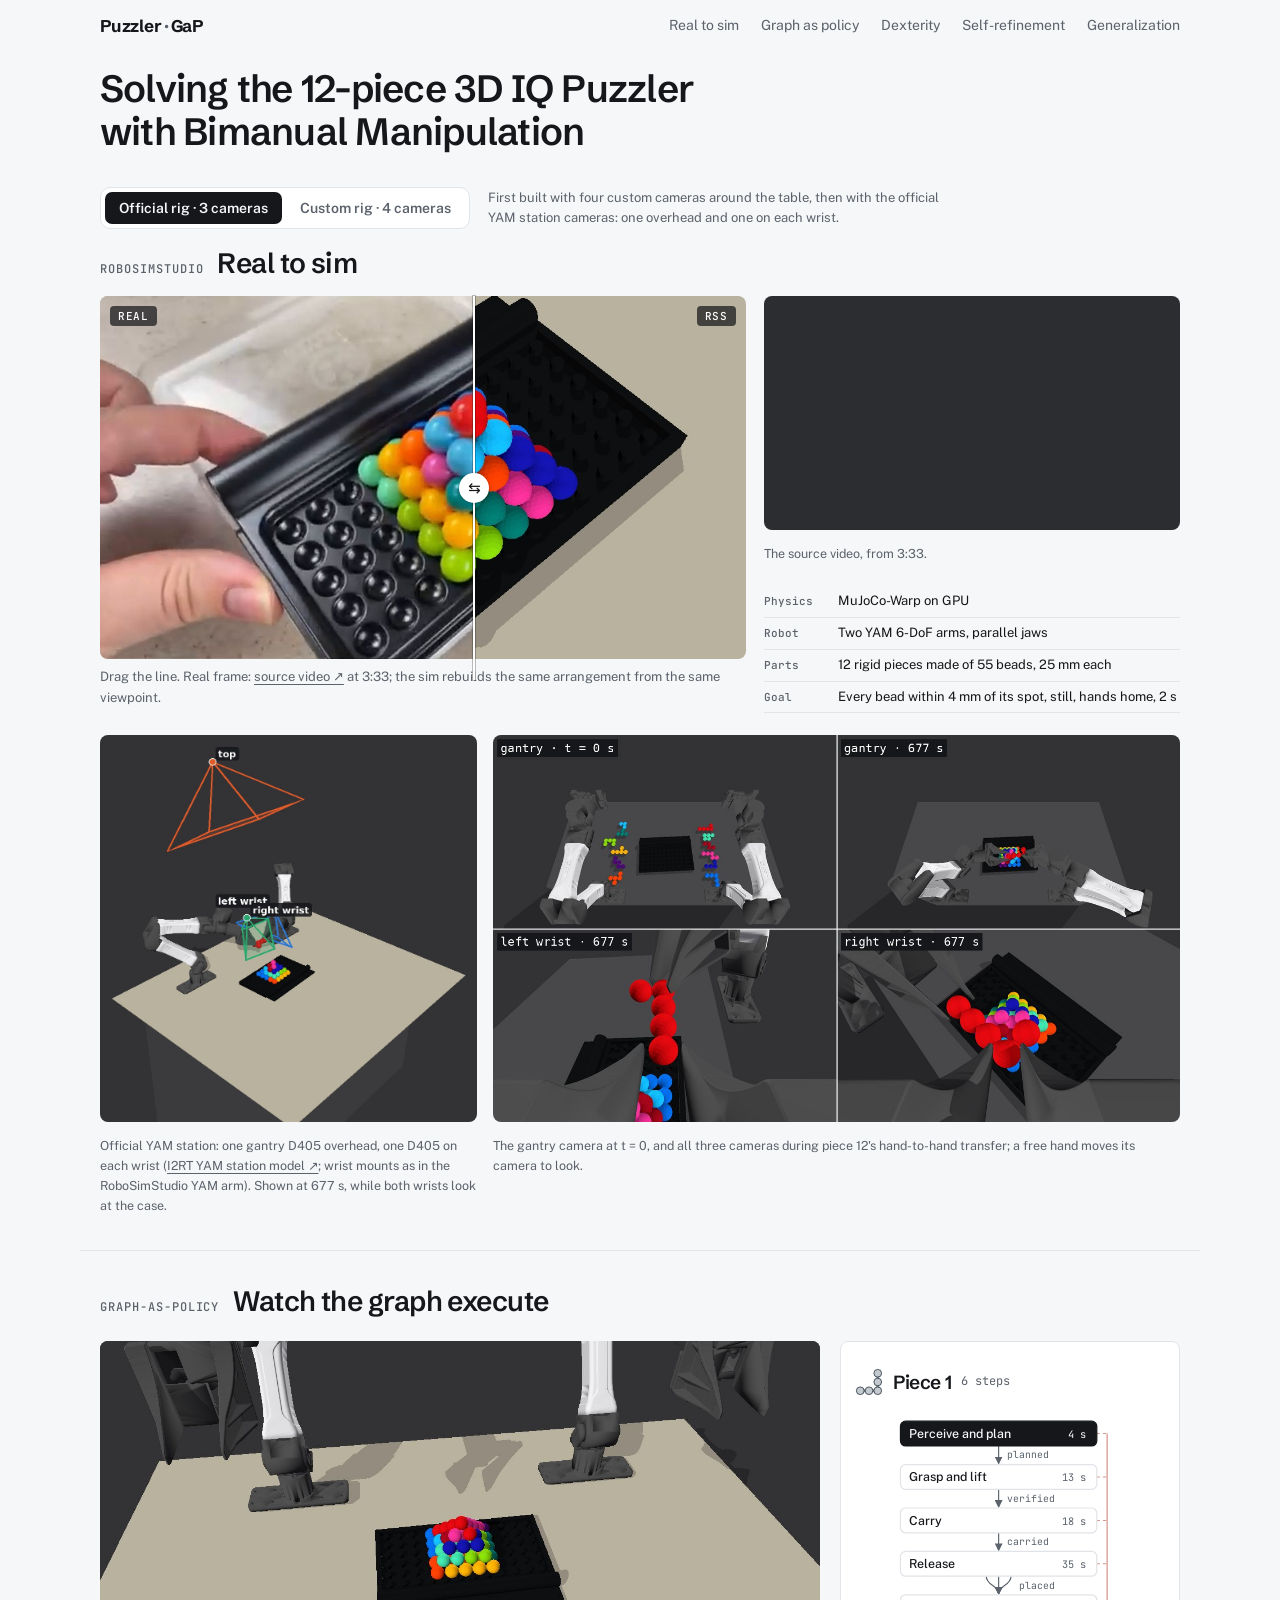
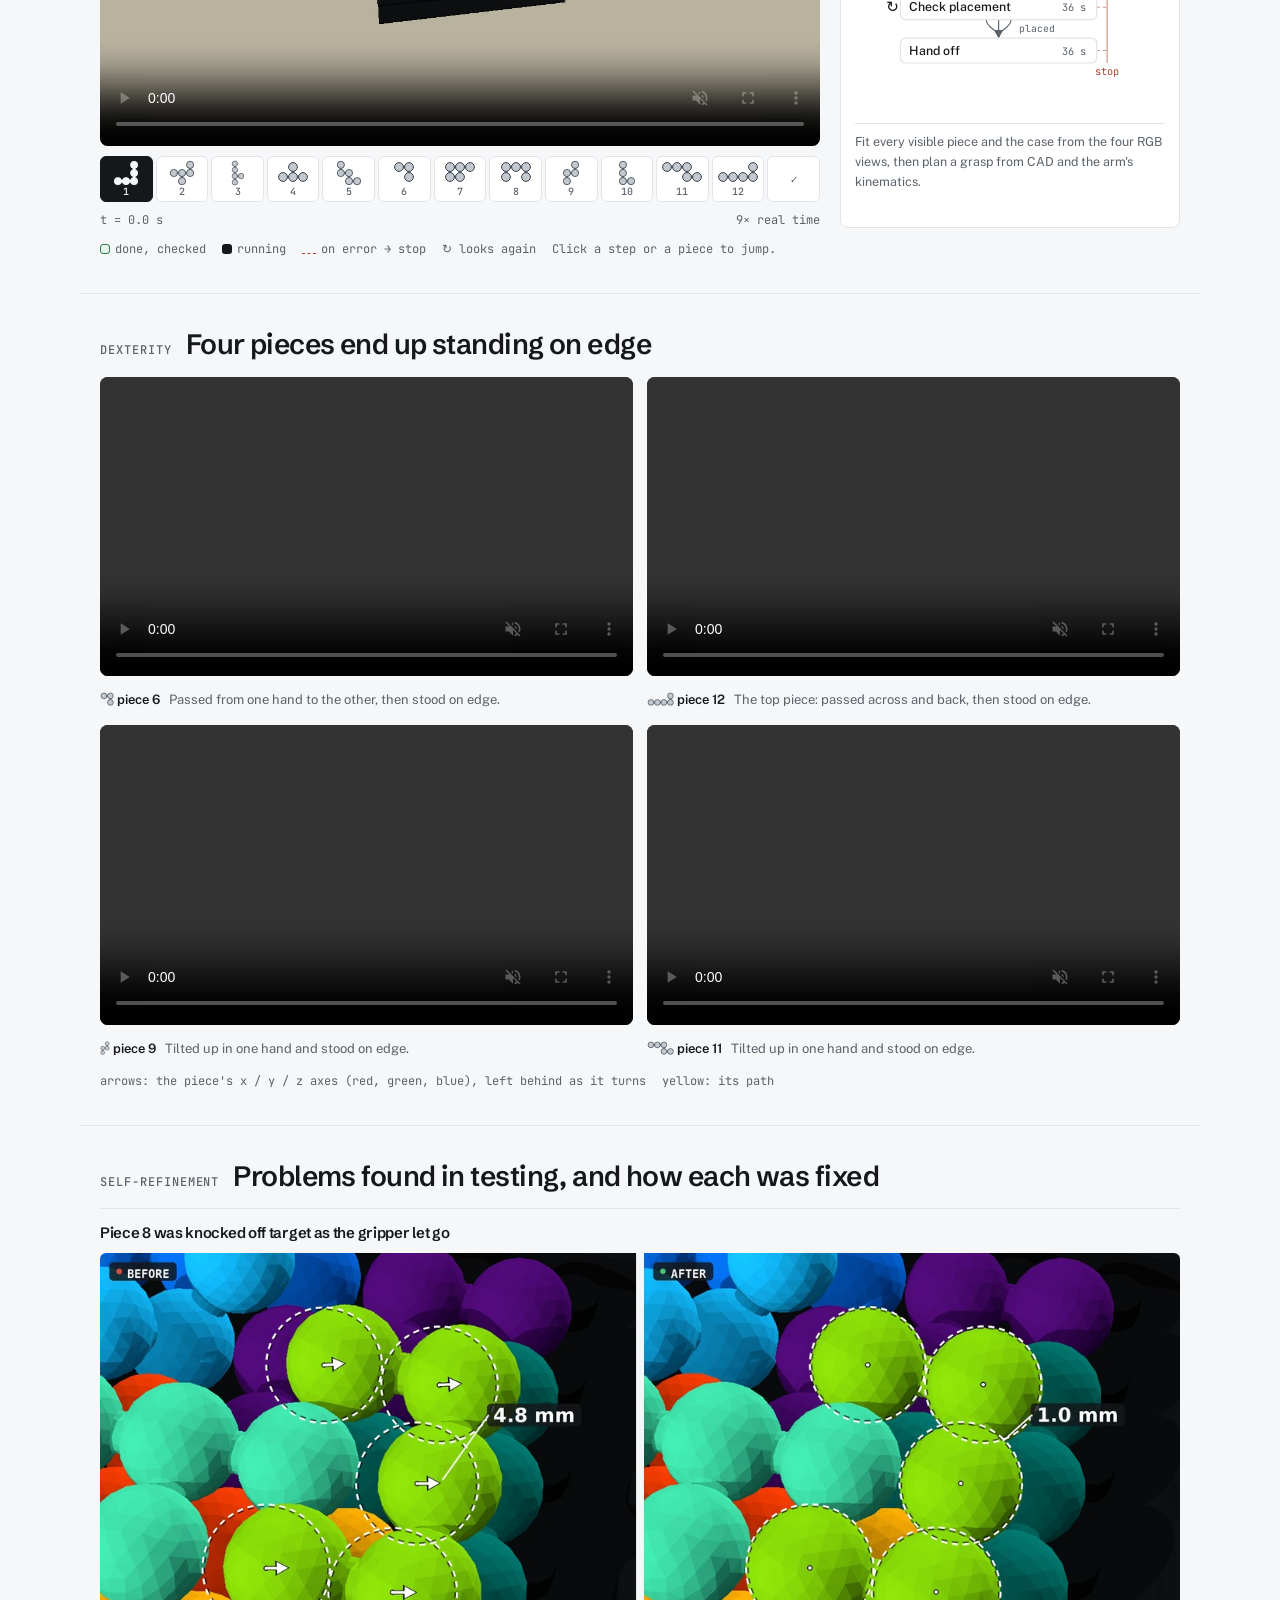
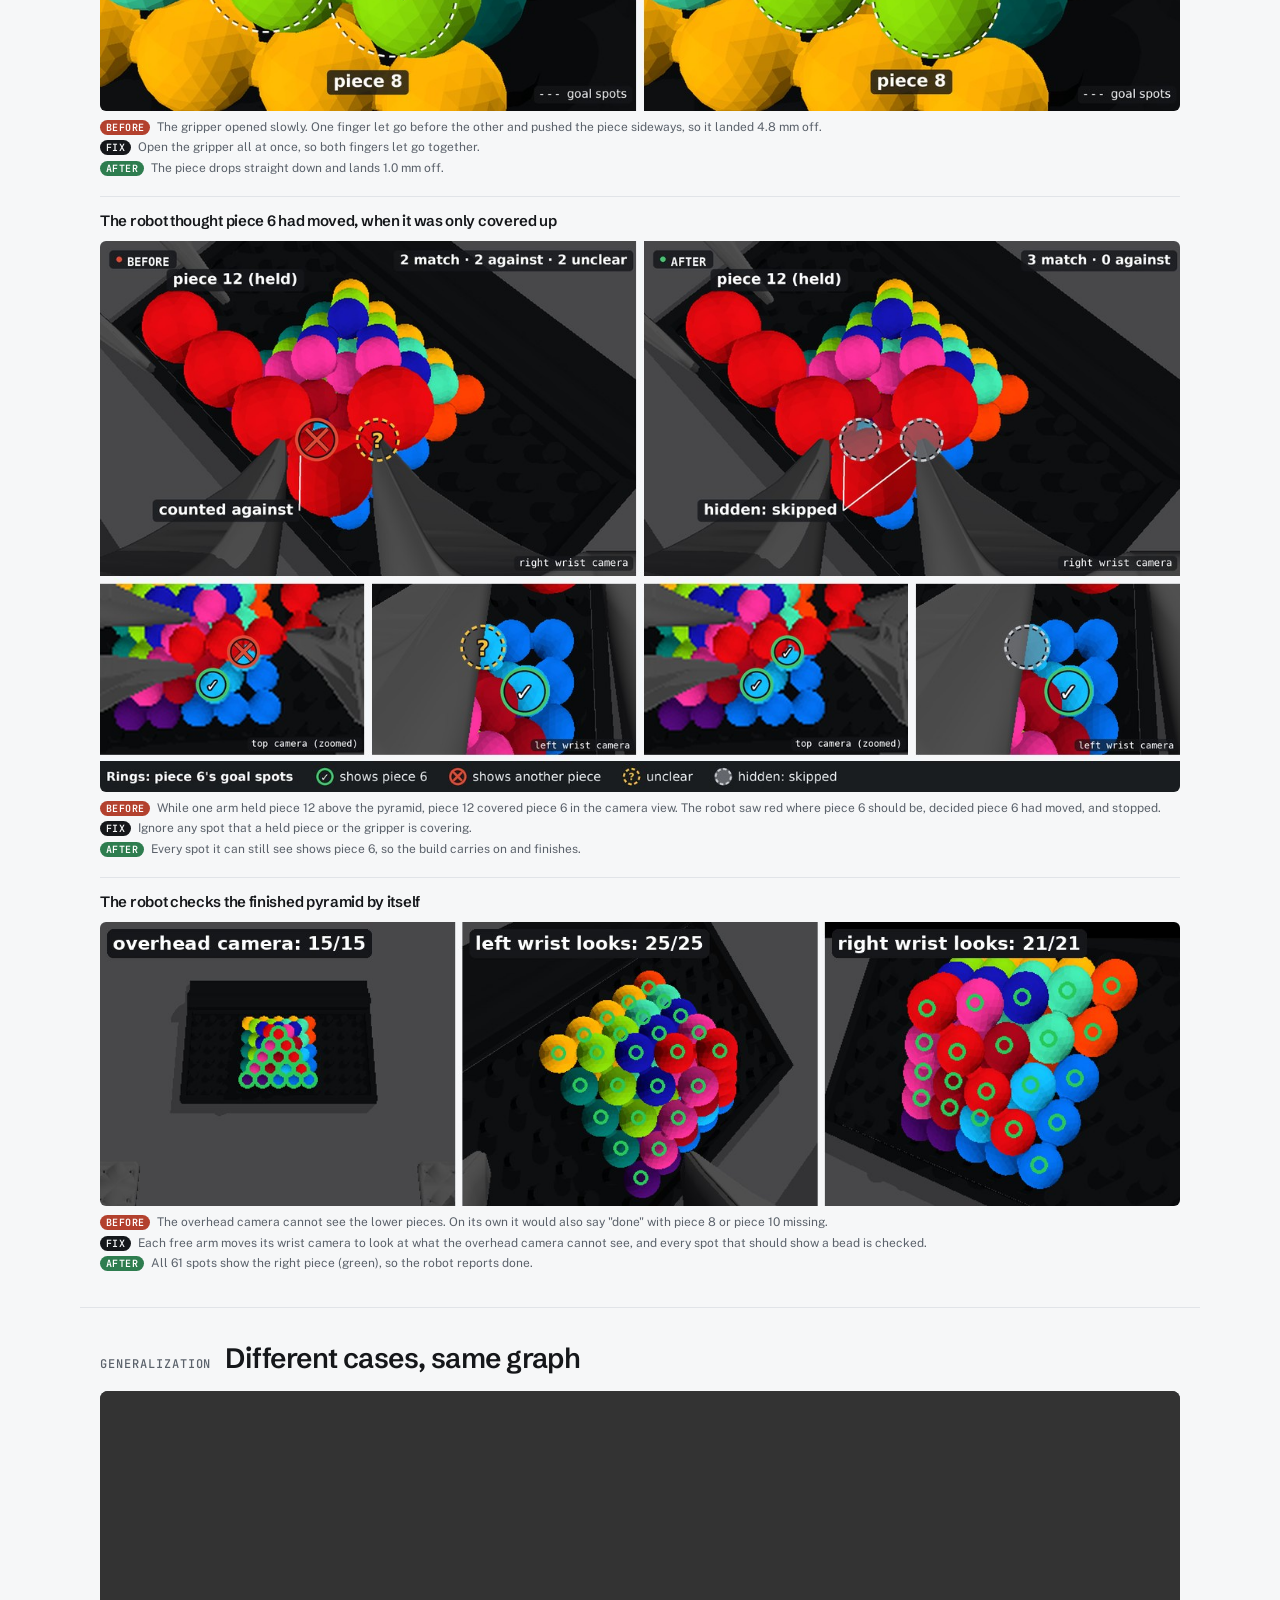
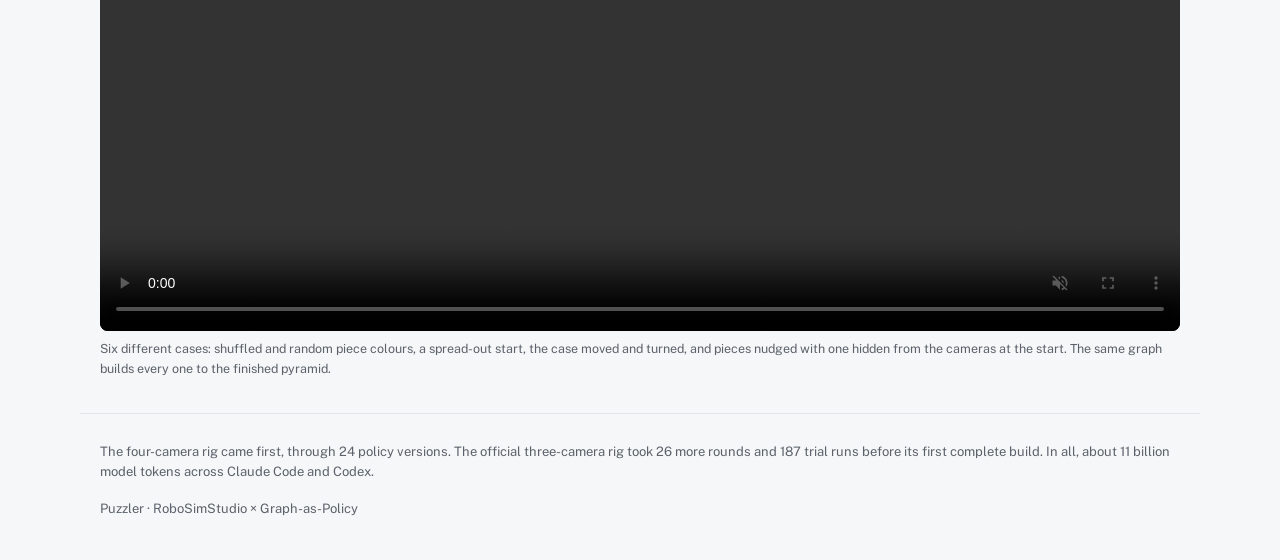
==== commit e19a6b75: "Site: official generalization grid shows six visibly different cases (colours, spread-out start, cas" ====
--- a/site/index.html
+++ b/site/index.html
@@ -128,8 +128,8 @@
     </section>
 
     <section class="block wrap demo" id="generalize" aria-labelledby="gen-title">
-      <h2 id="gen-title"><span class="kicker">Generalization</span>Different starts, same graph</h2>
-      <div data-rig="official"><figure class="grid-video"><video src="media/official/grid_official_starts.mp4" data-autoplay autoplay muted loop playsinline controls preload="auto" aria-label="Six different starting layouts (every loose piece moved up to 10 mm and turned up to 10°, the case moved too); each run builds the whole pyramid."></video><figcaption>Six different starting layouts (every loose piece moved up to 10 mm and turned up to 10°, the case moved too); each run builds the whole pyramid.</figcaption></figure></div><div data-rig="official"><figure class="grid-video"><video src="media/official/grid_official6b.mp4" data-autoplay autoplay muted loop playsinline controls preload="auto" aria-label="Six changed scenes: case moved and turned (both ways), pieces nudged, lower and higher friction, and all changes at once."></video><figcaption>Six changed scenes: case moved and turned (both ways), pieces nudged, lower and higher friction, and all changes at once.</figcaption></figure></div><div data-rig="custom"><figure class="grid-video"><video src="media/custom/grid_custom_starts.mp4" data-autoplay autoplay muted loop playsinline controls preload="auto" aria-label="Six different starting layouts (every loose piece moved up to 10 mm and turned up to 10°, the case moved too); each run builds the whole pyramid."></video><figcaption>Six different starting layouts (every loose piece moved up to 10 mm and turned up to 10°, the case moved too); each run builds the whole pyramid.</figcaption></figure></div><div data-rig="custom"><figure class="grid-video"><video src="media/custom/grid_custom6.mp4" data-autoplay autoplay muted loop playsinline controls preload="auto" aria-label="Six changed scenes: case moved and turned (both ways), pieces nudged (twice), and all changes at once."></video><figcaption>Six changed scenes: case moved and turned (both ways), pieces nudged (twice), and all changes at once.</figcaption></figure></div>
+      <h2 id="gen-title"><span class="kicker">Generalization</span>Different cases, same graph</h2>
+      <div data-rig="official"><figure class="grid-video"><video src="media/official/grid_official_mix.mp4" data-autoplay autoplay muted loop playsinline controls preload="auto" aria-label="Six different cases: shuffled and random piece colours, a spread-out start, the case moved and turned, and pieces nudged with one hidden from the cameras at the start. The same graph builds every one to the finished pyramid."></video><figcaption>Six different cases: shuffled and random piece colours, a spread-out start, the case moved and turned, and pieces nudged with one hidden from the cameras at the start. The same graph builds every one to the finished pyramid.</figcaption></figure></div><div data-rig="custom"><figure class="grid-video"><video src="media/custom/grid_custom_starts.mp4" data-autoplay autoplay muted loop playsinline controls preload="auto" aria-label="Six different starting layouts (every loose piece moved up to 10 mm and turned up to 10°, the case moved too); each run builds the whole pyramid."></video><figcaption>Six different starting layouts (every loose piece moved up to 10 mm and turned up to 10°, the case moved too); each run builds the whole pyramid.</figcaption></figure></div><div data-rig="custom"><figure class="grid-video"><video src="media/custom/grid_custom6.mp4" data-autoplay autoplay muted loop playsinline controls preload="auto" aria-label="Six changed scenes: case moved and turned (both ways), pieces nudged (twice), and all changes at once."></video><figcaption>Six changed scenes: case moved and turned (both ways), pieces nudged (twice), and all changes at once.</figcaption></figure></div>
     </section>
   </main>
 
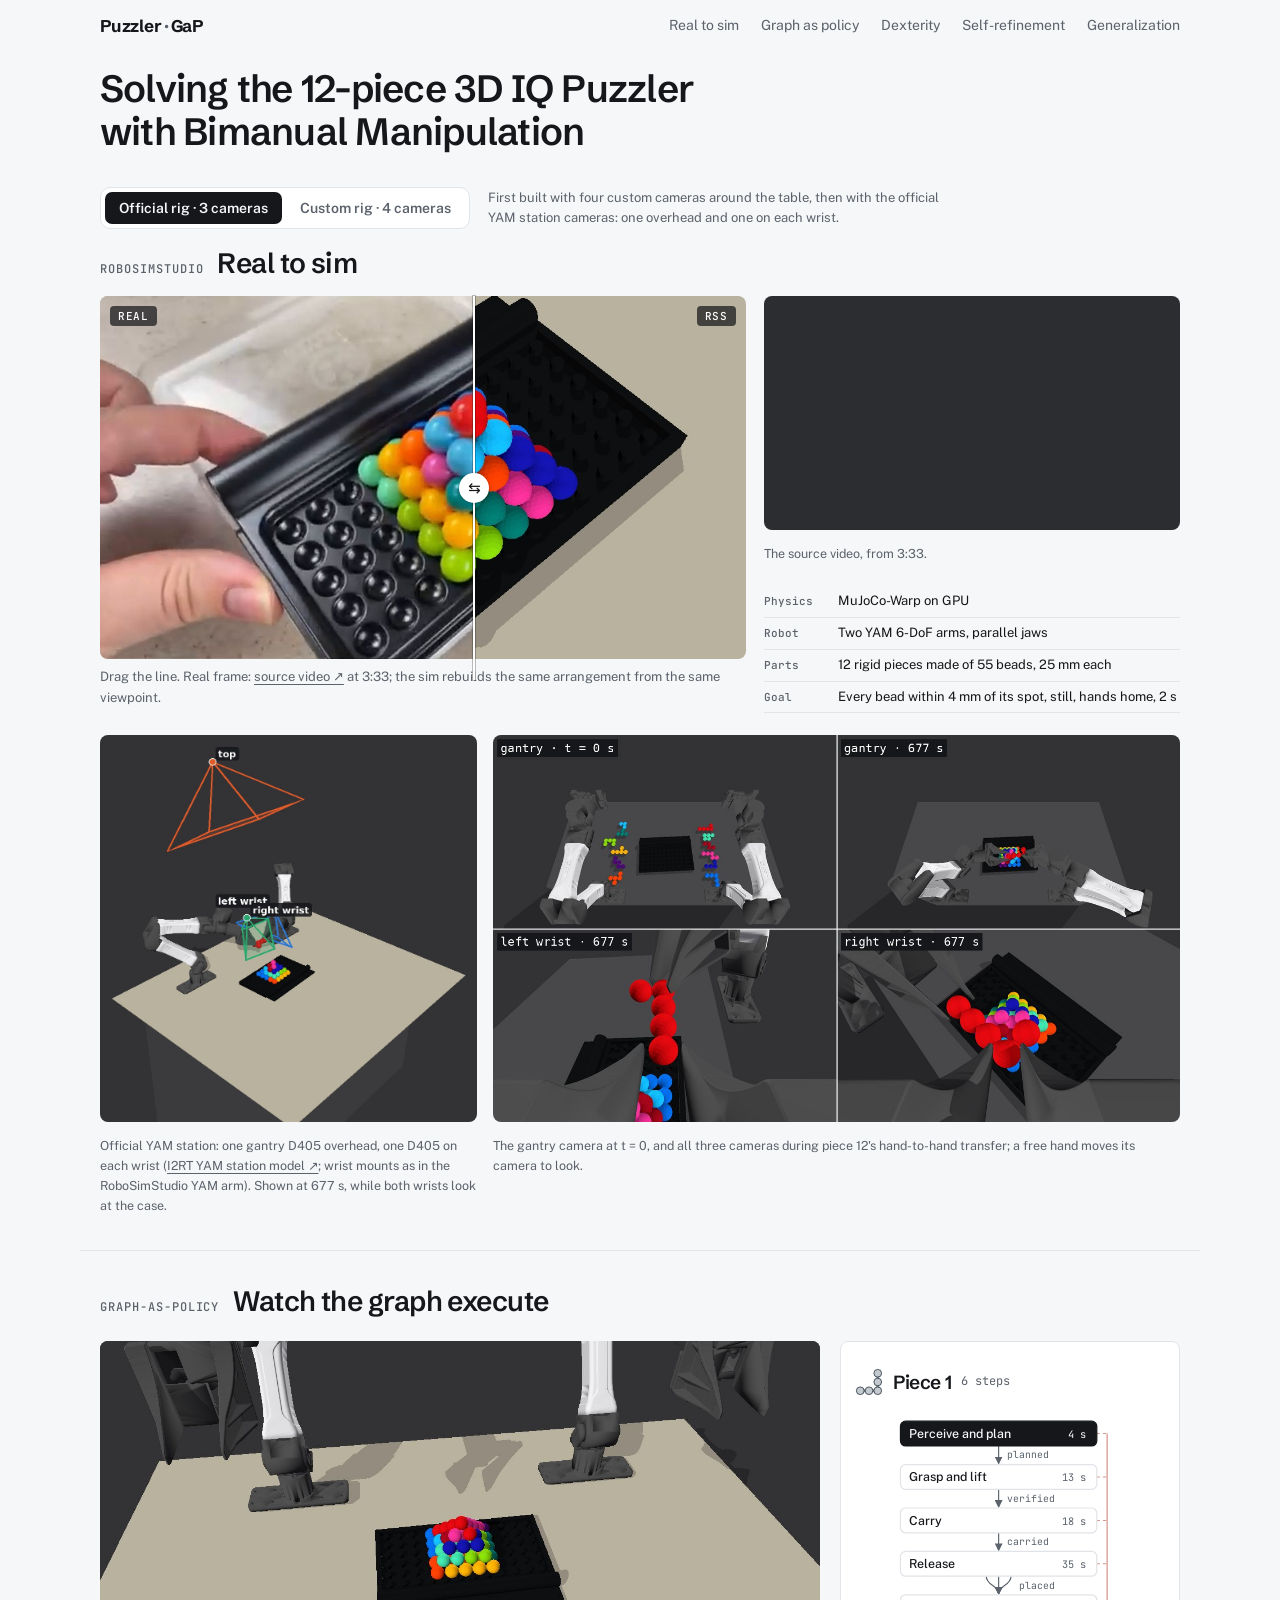
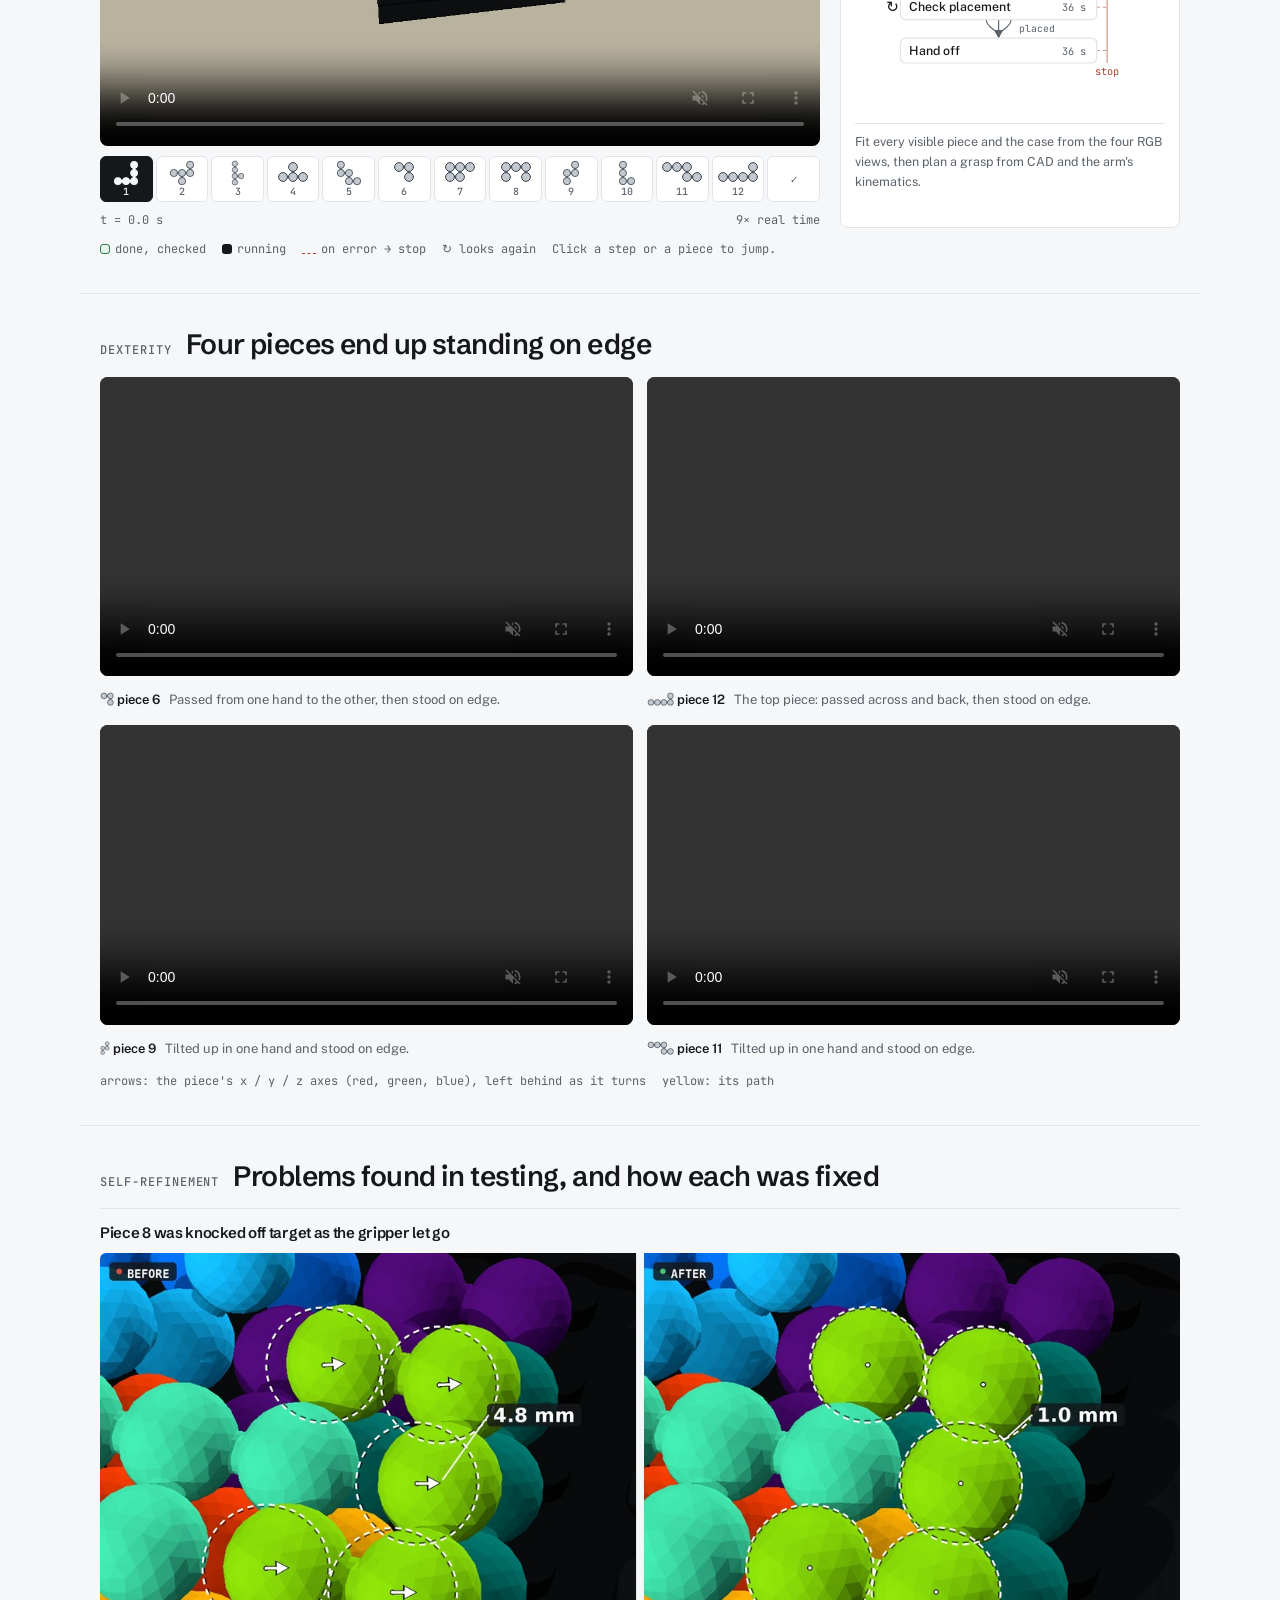
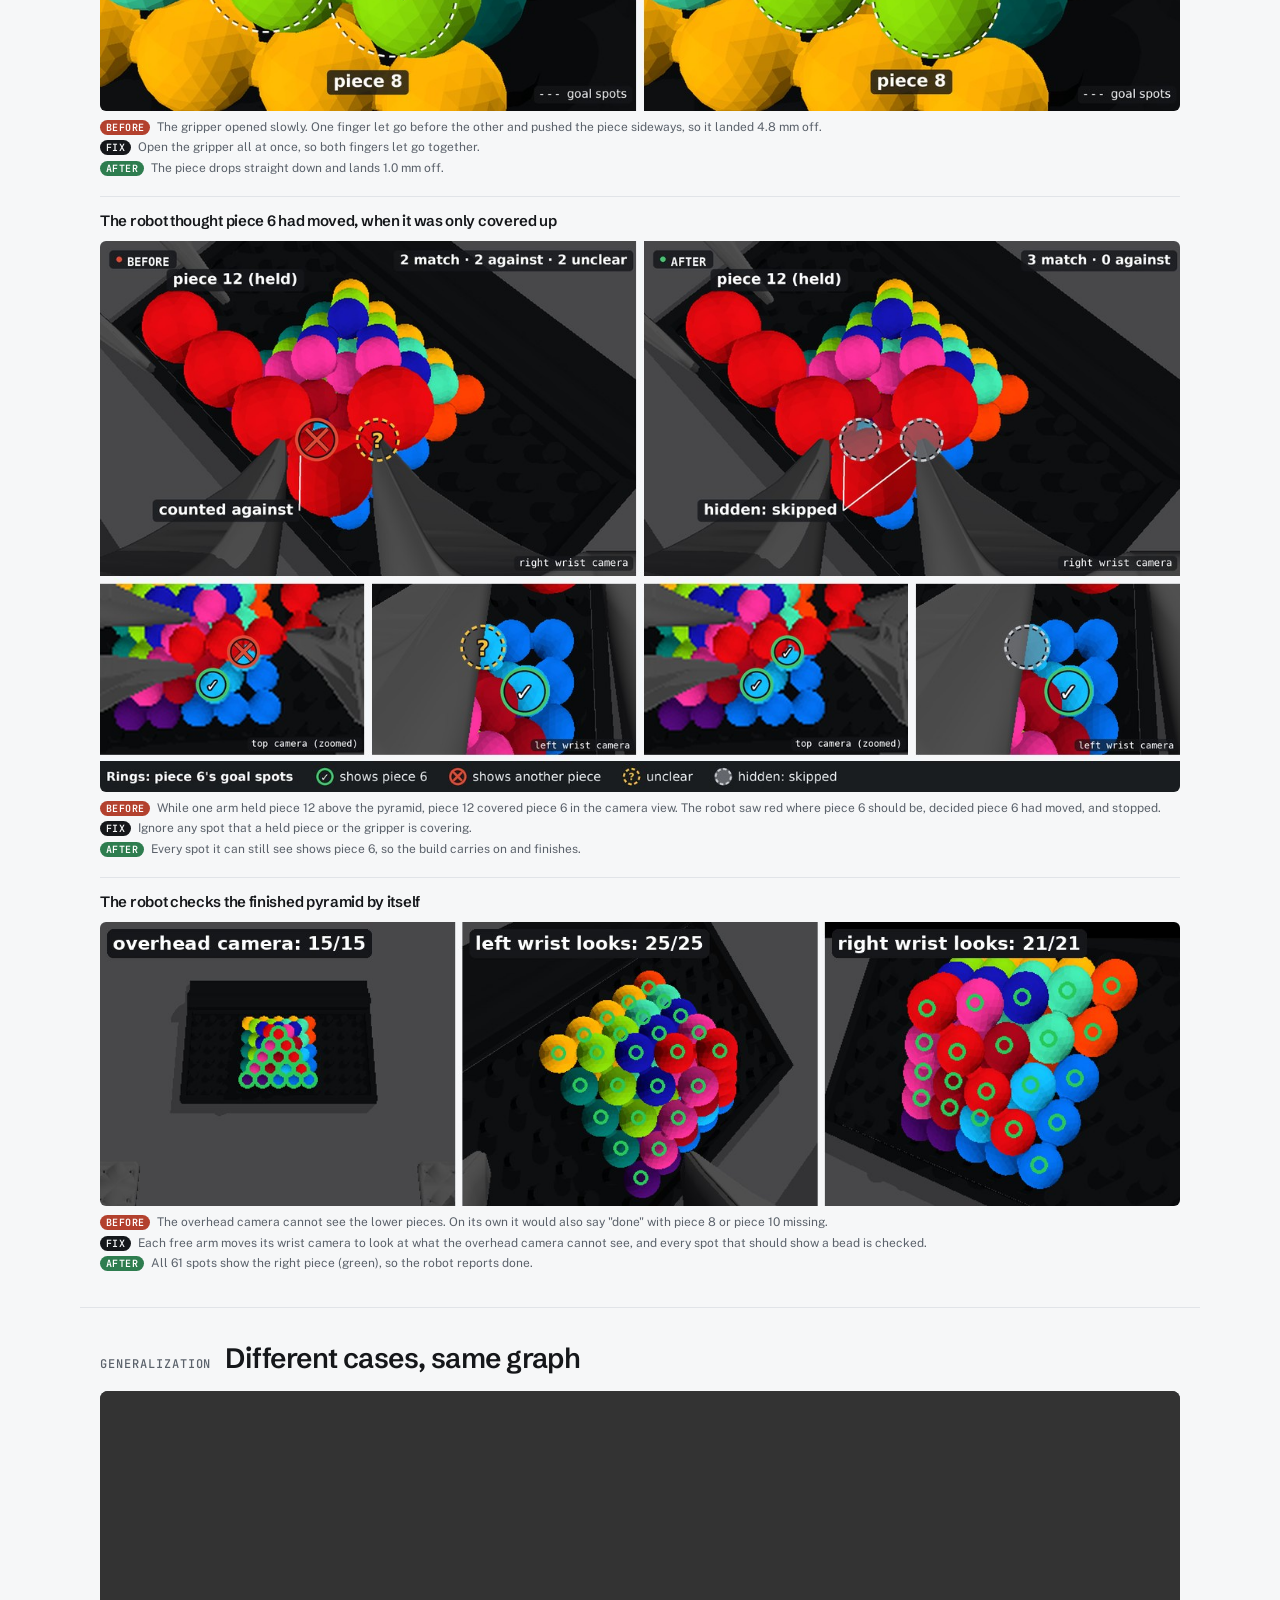
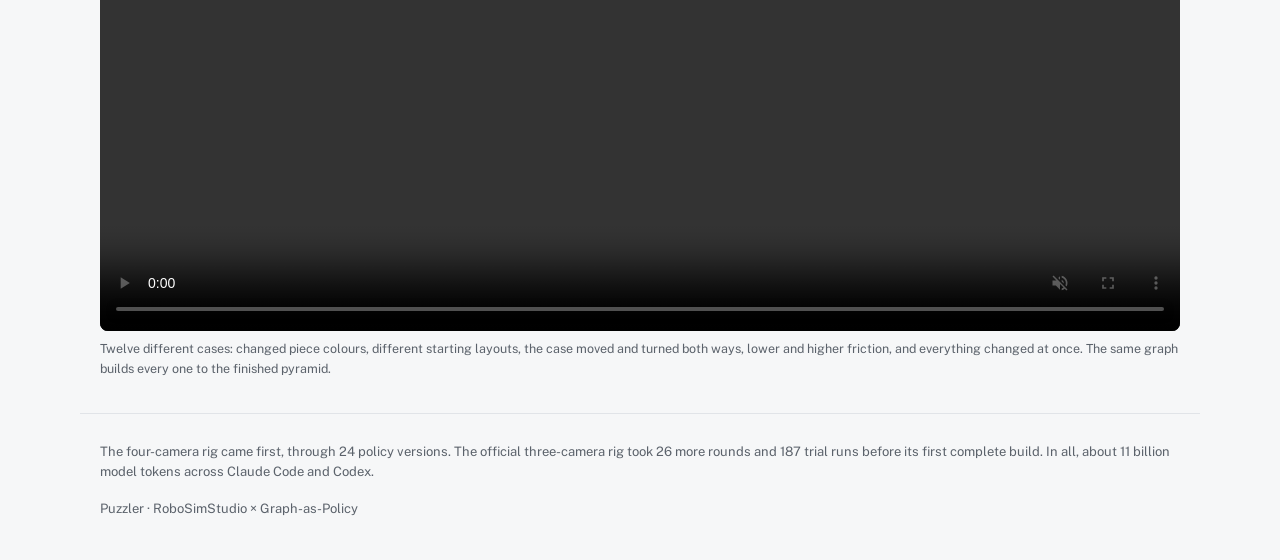
==== commit 74d46d46: "Site: official generalization grid is 3x4, twelve different cases incl. friction and case orientatio" ====
--- a/site/index.html
+++ b/site/index.html
@@ -129,7 +129,7 @@
 
     <section class="block wrap demo" id="generalize" aria-labelledby="gen-title">
       <h2 id="gen-title"><span class="kicker">Generalization</span>Different cases, same graph</h2>
-      <div data-rig="official"><figure class="grid-video"><video src="media/official/grid_official_mix.mp4" data-autoplay autoplay muted loop playsinline controls preload="auto" aria-label="Six different cases: shuffled and random piece colours, a spread-out start, the case moved and turned, and pieces nudged with one hidden from the cameras at the start. The same graph builds every one to the finished pyramid."></video><figcaption>Six different cases: shuffled and random piece colours, a spread-out start, the case moved and turned, and pieces nudged with one hidden from the cameras at the start. The same graph builds every one to the finished pyramid.</figcaption></figure></div><div data-rig="custom"><figure class="grid-video"><video src="media/custom/grid_custom_starts.mp4" data-autoplay autoplay muted loop playsinline controls preload="auto" aria-label="Six different starting layouts (every loose piece moved up to 10 mm and turned up to 10°, the case moved too); each run builds the whole pyramid."></video><figcaption>Six different starting layouts (every loose piece moved up to 10 mm and turned up to 10°, the case moved too); each run builds the whole pyramid.</figcaption></figure></div><div data-rig="custom"><figure class="grid-video"><video src="media/custom/grid_custom6.mp4" data-autoplay autoplay muted loop playsinline controls preload="auto" aria-label="Six changed scenes: case moved and turned (both ways), pieces nudged (twice), and all changes at once."></video><figcaption>Six changed scenes: case moved and turned (both ways), pieces nudged (twice), and all changes at once.</figcaption></figure></div>
+      <div data-rig="official"><figure class="grid-video"><video src="media/official/grid_official_all.mp4" data-autoplay autoplay muted loop playsinline controls preload="auto" aria-label="Twelve different cases: changed piece colours, different starting layouts, the case moved and turned both ways, lower and higher friction, and everything changed at once. The same graph builds every one to the finished pyramid."></video><figcaption>Twelve different cases: changed piece colours, different starting layouts, the case moved and turned both ways, lower and higher friction, and everything changed at once. The same graph builds every one to the finished pyramid.</figcaption></figure></div><div data-rig="custom"><figure class="grid-video"><video src="media/custom/grid_custom_starts.mp4" data-autoplay autoplay muted loop playsinline controls preload="auto" aria-label="Six different starting layouts (every loose piece moved up to 10 mm and turned up to 10°, the case moved too); each run builds the whole pyramid."></video><figcaption>Six different starting layouts (every loose piece moved up to 10 mm and turned up to 10°, the case moved too); each run builds the whole pyramid.</figcaption></figure></div><div data-rig="custom"><figure class="grid-video"><video src="media/custom/grid_custom6.mp4" data-autoplay autoplay muted loop playsinline controls preload="auto" aria-label="Six changed scenes: case moved and turned (both ways), pieces nudged (twice), and all changes at once."></video><figcaption>Six changed scenes: case moved and turned (both ways), pieces nudged (twice), and all changes at once.</figcaption></figure></div>
     </section>
   </main>
 
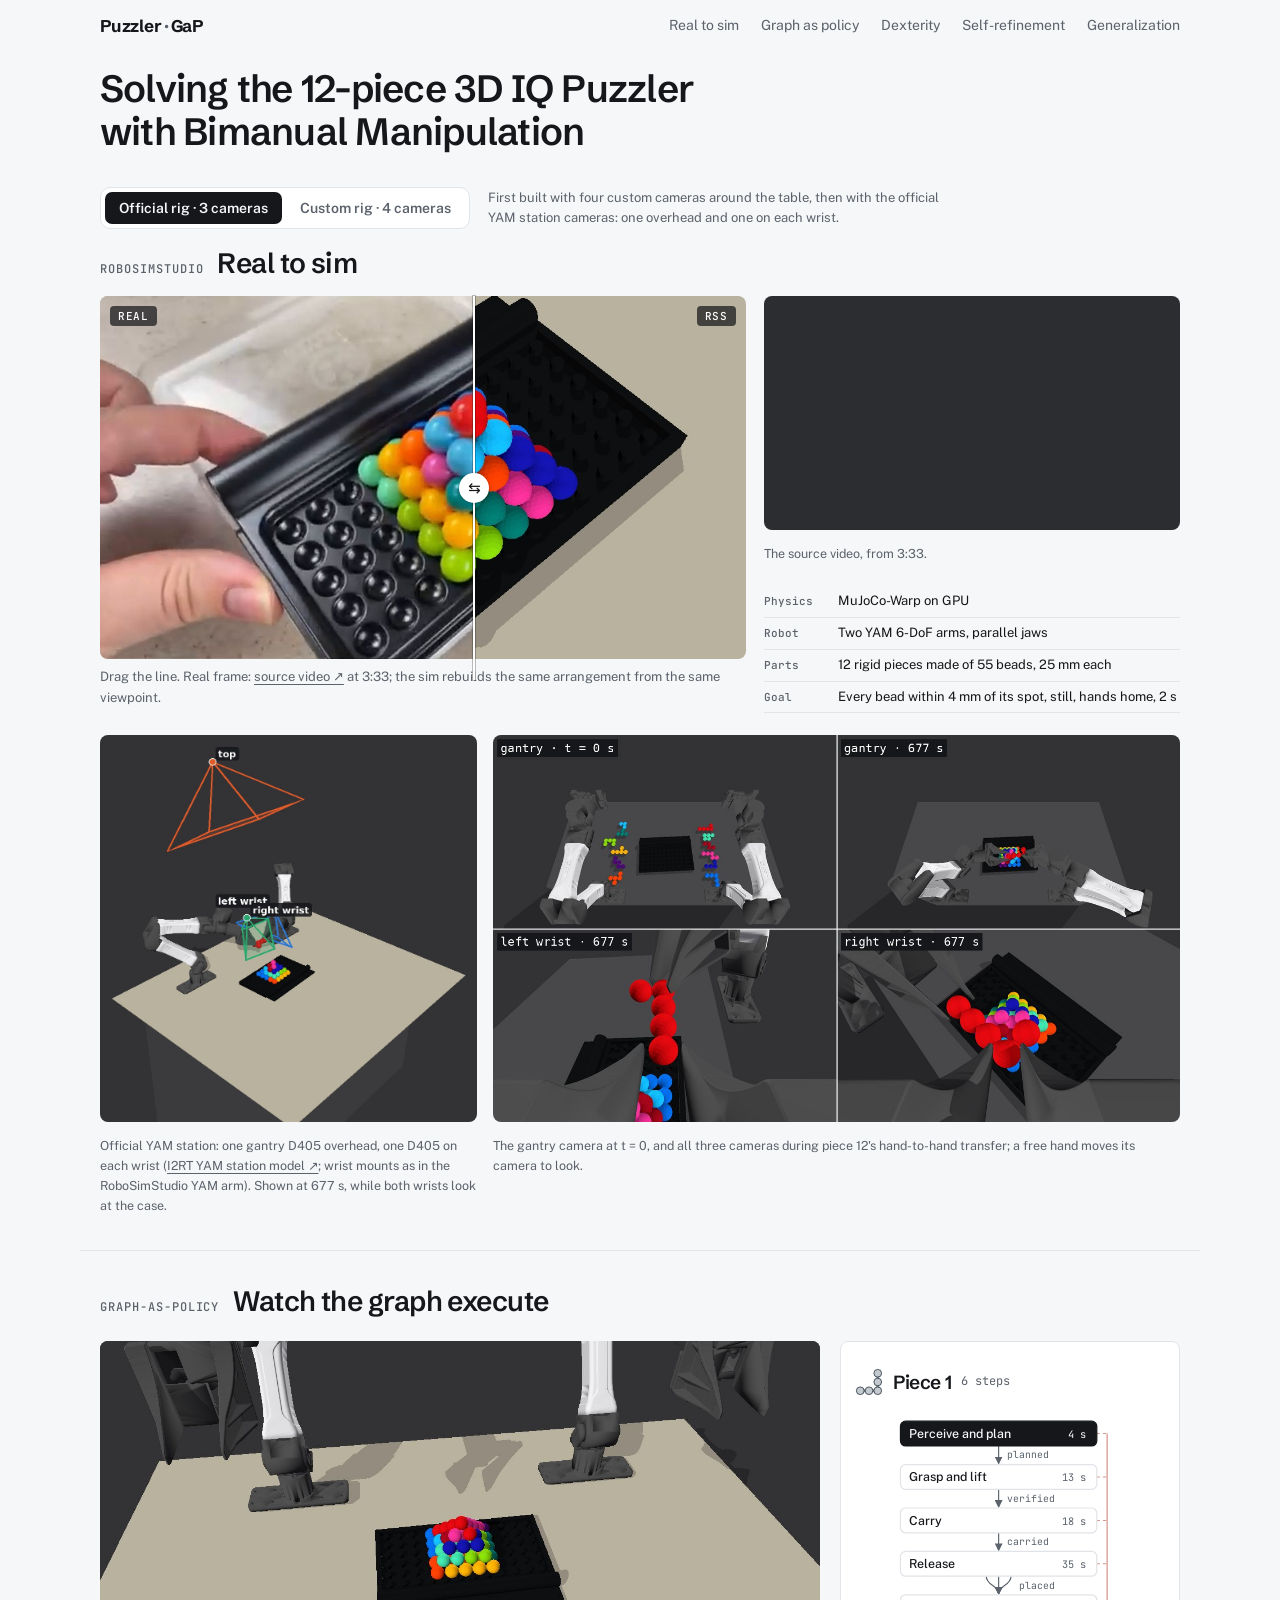
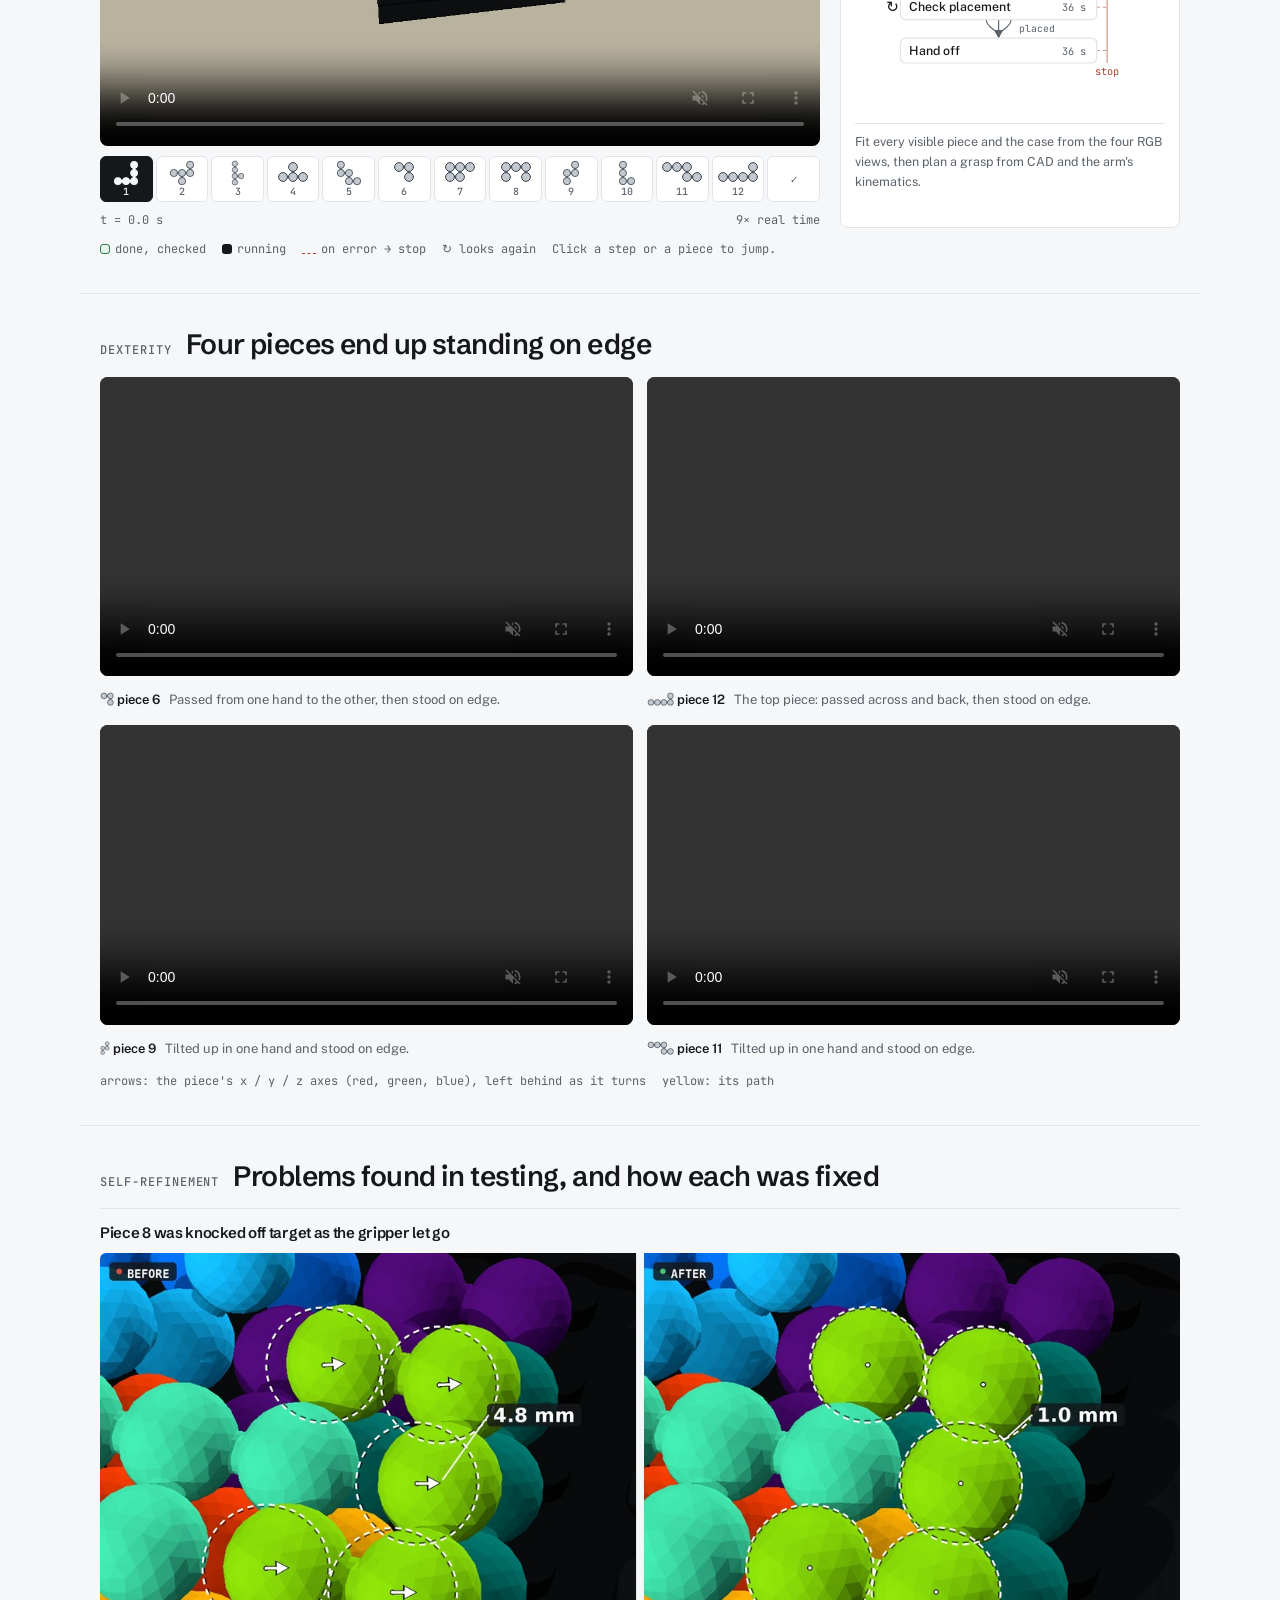
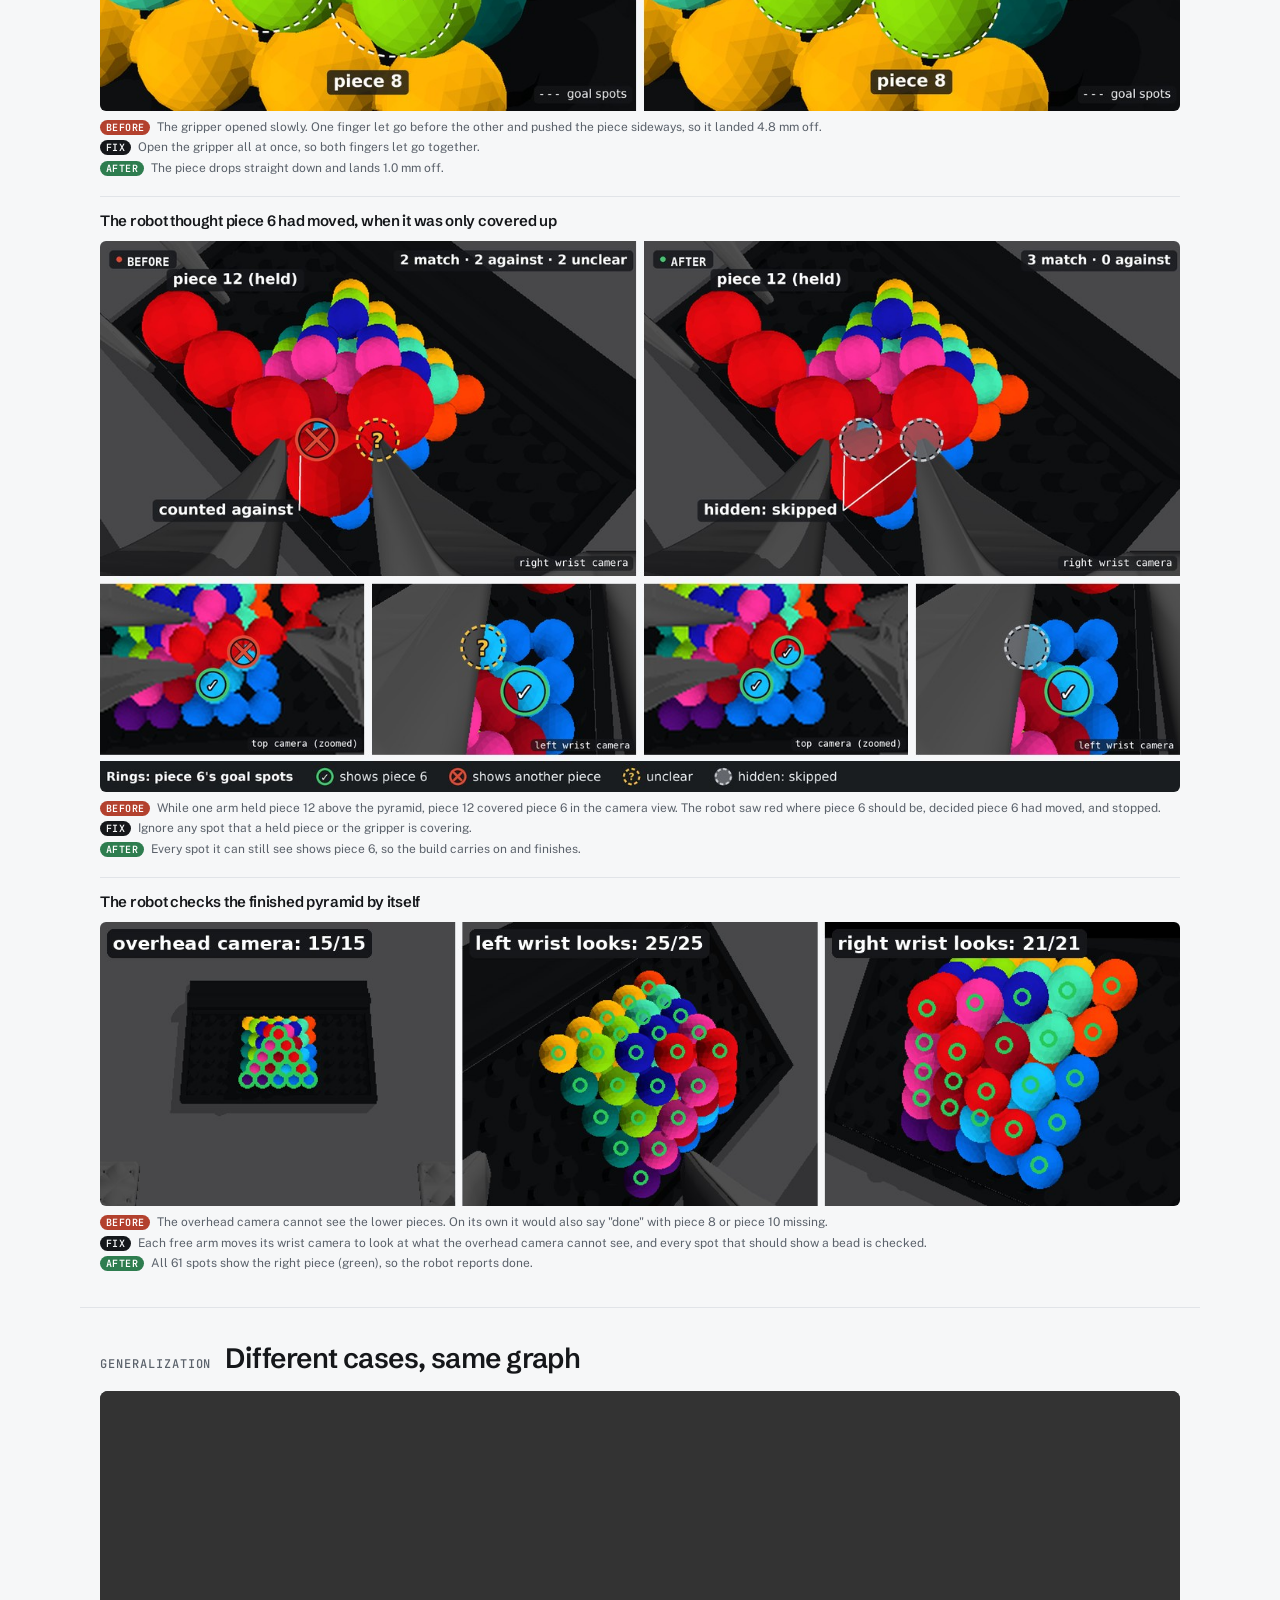
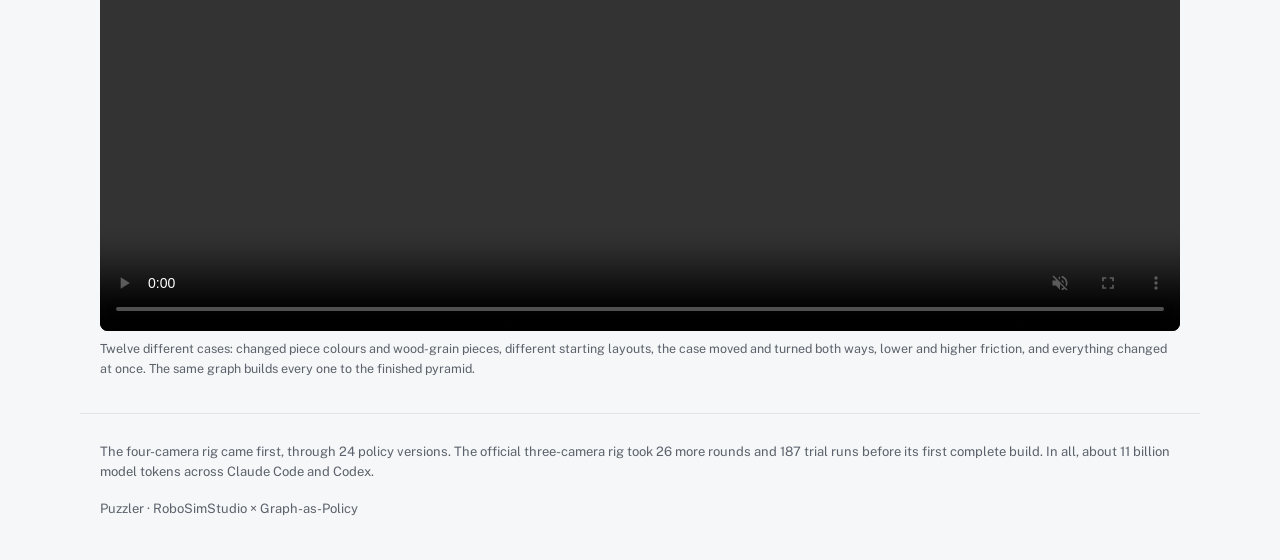
==== commit fb0ab8c6: "Site: wood-grain pieces in the official generalization grid Co-Authored-By: Claude Opus 5.5 <noreply" ====
--- a/site/index.html
+++ b/site/index.html
@@ -129,7 +129,7 @@
 
     <section class="block wrap demo" id="generalize" aria-labelledby="gen-title">
       <h2 id="gen-title"><span class="kicker">Generalization</span>Different cases, same graph</h2>
-      <div data-rig="official"><figure class="grid-video"><video src="media/official/grid_official_all.mp4" data-autoplay autoplay muted loop playsinline controls preload="auto" aria-label="Twelve different cases: changed piece colours, different starting layouts, the case moved and turned both ways, lower and higher friction, and everything changed at once. The same graph builds every one to the finished pyramid."></video><figcaption>Twelve different cases: changed piece colours, different starting layouts, the case moved and turned both ways, lower and higher friction, and everything changed at once. The same graph builds every one to the finished pyramid.</figcaption></figure></div><div data-rig="custom"><figure class="grid-video"><video src="media/custom/grid_custom_starts.mp4" data-autoplay autoplay muted loop playsinline controls preload="auto" aria-label="Six different starting layouts (every loose piece moved up to 10 mm and turned up to 10°, the case moved too); each run builds the whole pyramid."></video><figcaption>Six different starting layouts (every loose piece moved up to 10 mm and turned up to 10°, the case moved too); each run builds the whole pyramid.</figcaption></figure></div><div data-rig="custom"><figure class="grid-video"><video src="media/custom/grid_custom6.mp4" data-autoplay autoplay muted loop playsinline controls preload="auto" aria-label="Six changed scenes: case moved and turned (both ways), pieces nudged (twice), and all changes at once."></video><figcaption>Six changed scenes: case moved and turned (both ways), pieces nudged (twice), and all changes at once.</figcaption></figure></div>
+      <div data-rig="official"><figure class="grid-video"><video src="media/official/grid_official_wood.mp4" data-autoplay autoplay muted loop playsinline controls preload="auto" aria-label="Twelve different cases: changed piece colours and wood-grain pieces, different starting layouts, the case moved and turned both ways, lower and higher friction, and everything changed at once. The same graph builds every one to the finished pyramid."></video><figcaption>Twelve different cases: changed piece colours and wood-grain pieces, different starting layouts, the case moved and turned both ways, lower and higher friction, and everything changed at once. The same graph builds every one to the finished pyramid.</figcaption></figure></div><div data-rig="custom"><figure class="grid-video"><video src="media/custom/grid_custom_starts.mp4" data-autoplay autoplay muted loop playsinline controls preload="auto" aria-label="Six different starting layouts (every loose piece moved up to 10 mm and turned up to 10°, the case moved too); each run builds the whole pyramid."></video><figcaption>Six different starting layouts (every loose piece moved up to 10 mm and turned up to 10°, the case moved too); each run builds the whole pyramid.</figcaption></figure></div><div data-rig="custom"><figure class="grid-video"><video src="media/custom/grid_custom6.mp4" data-autoplay autoplay muted loop playsinline controls preload="auto" aria-label="Six changed scenes: case moved and turned (both ways), pieces nudged (twice), and all changes at once."></video><figcaption>Six changed scenes: case moved and turned (both ways), pieces nudged (twice), and all changes at once.</figcaption></figure></div>
     </section>
   </main>
 
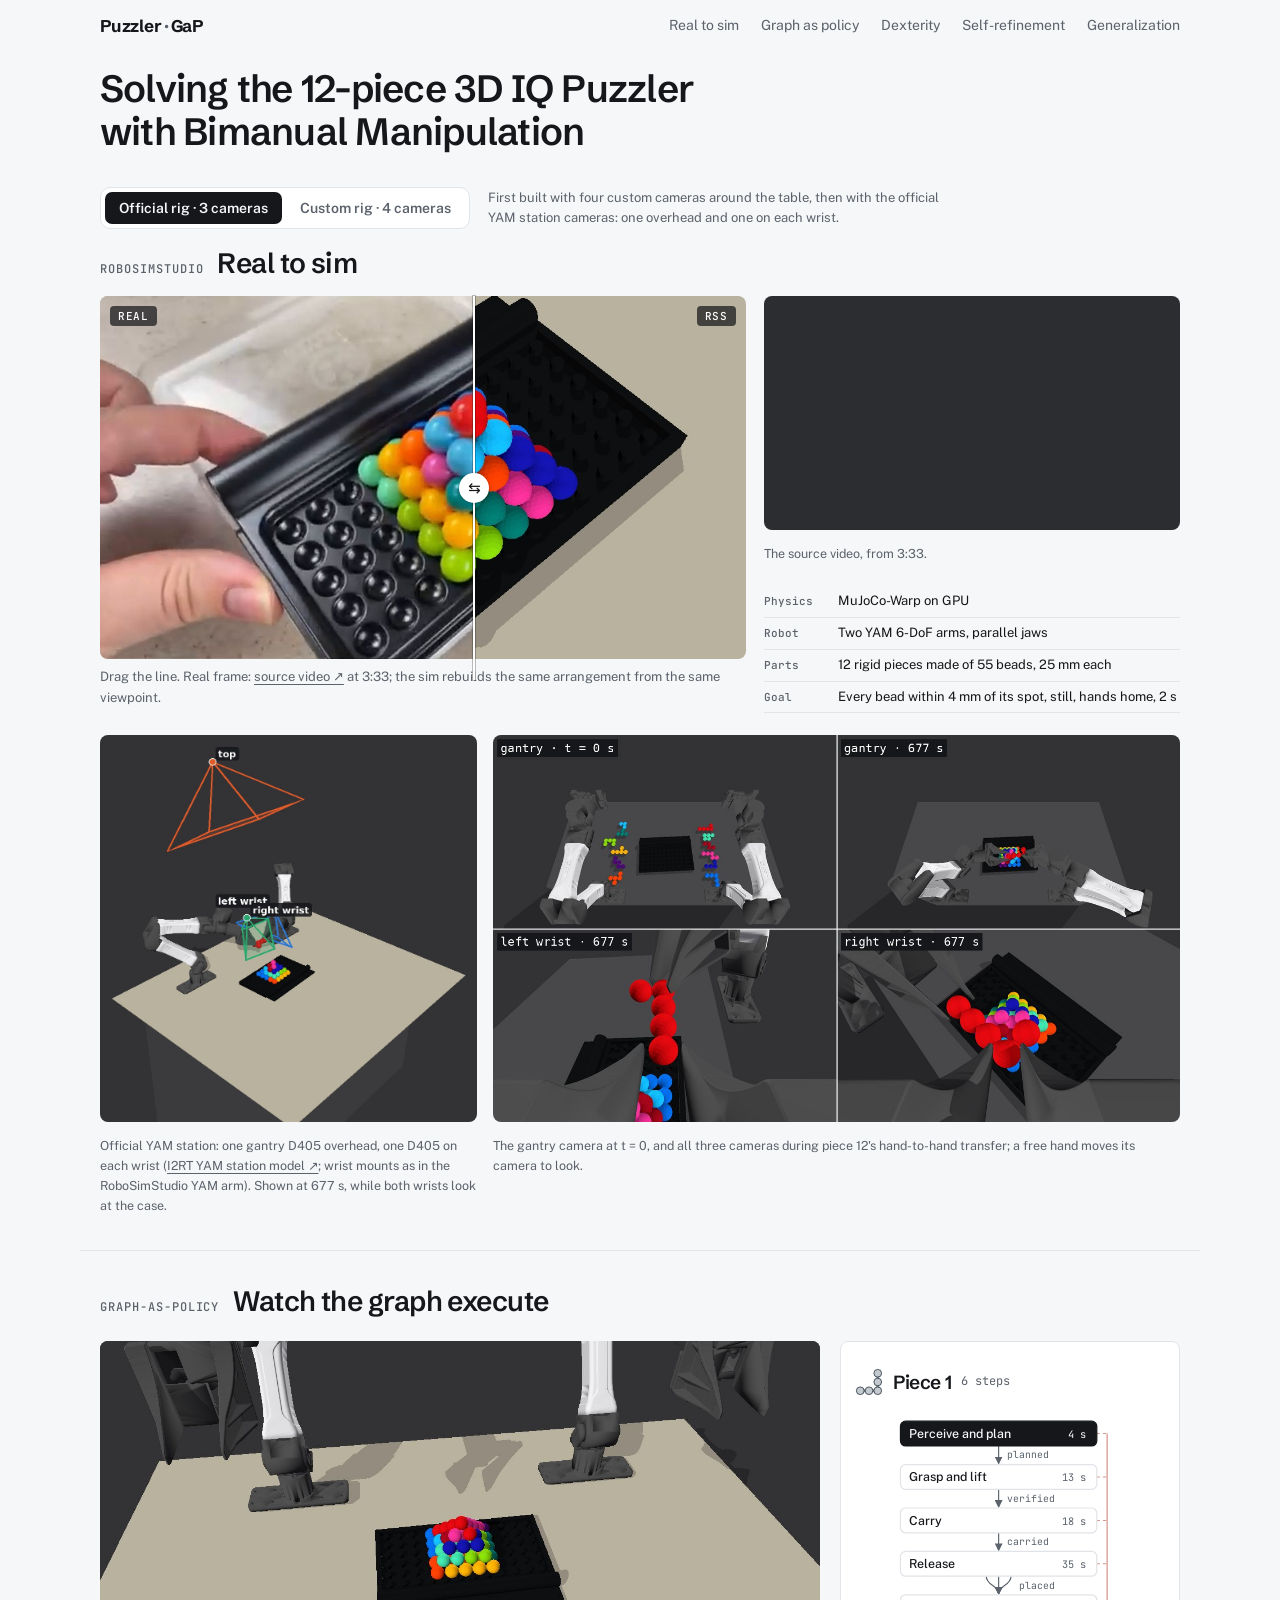
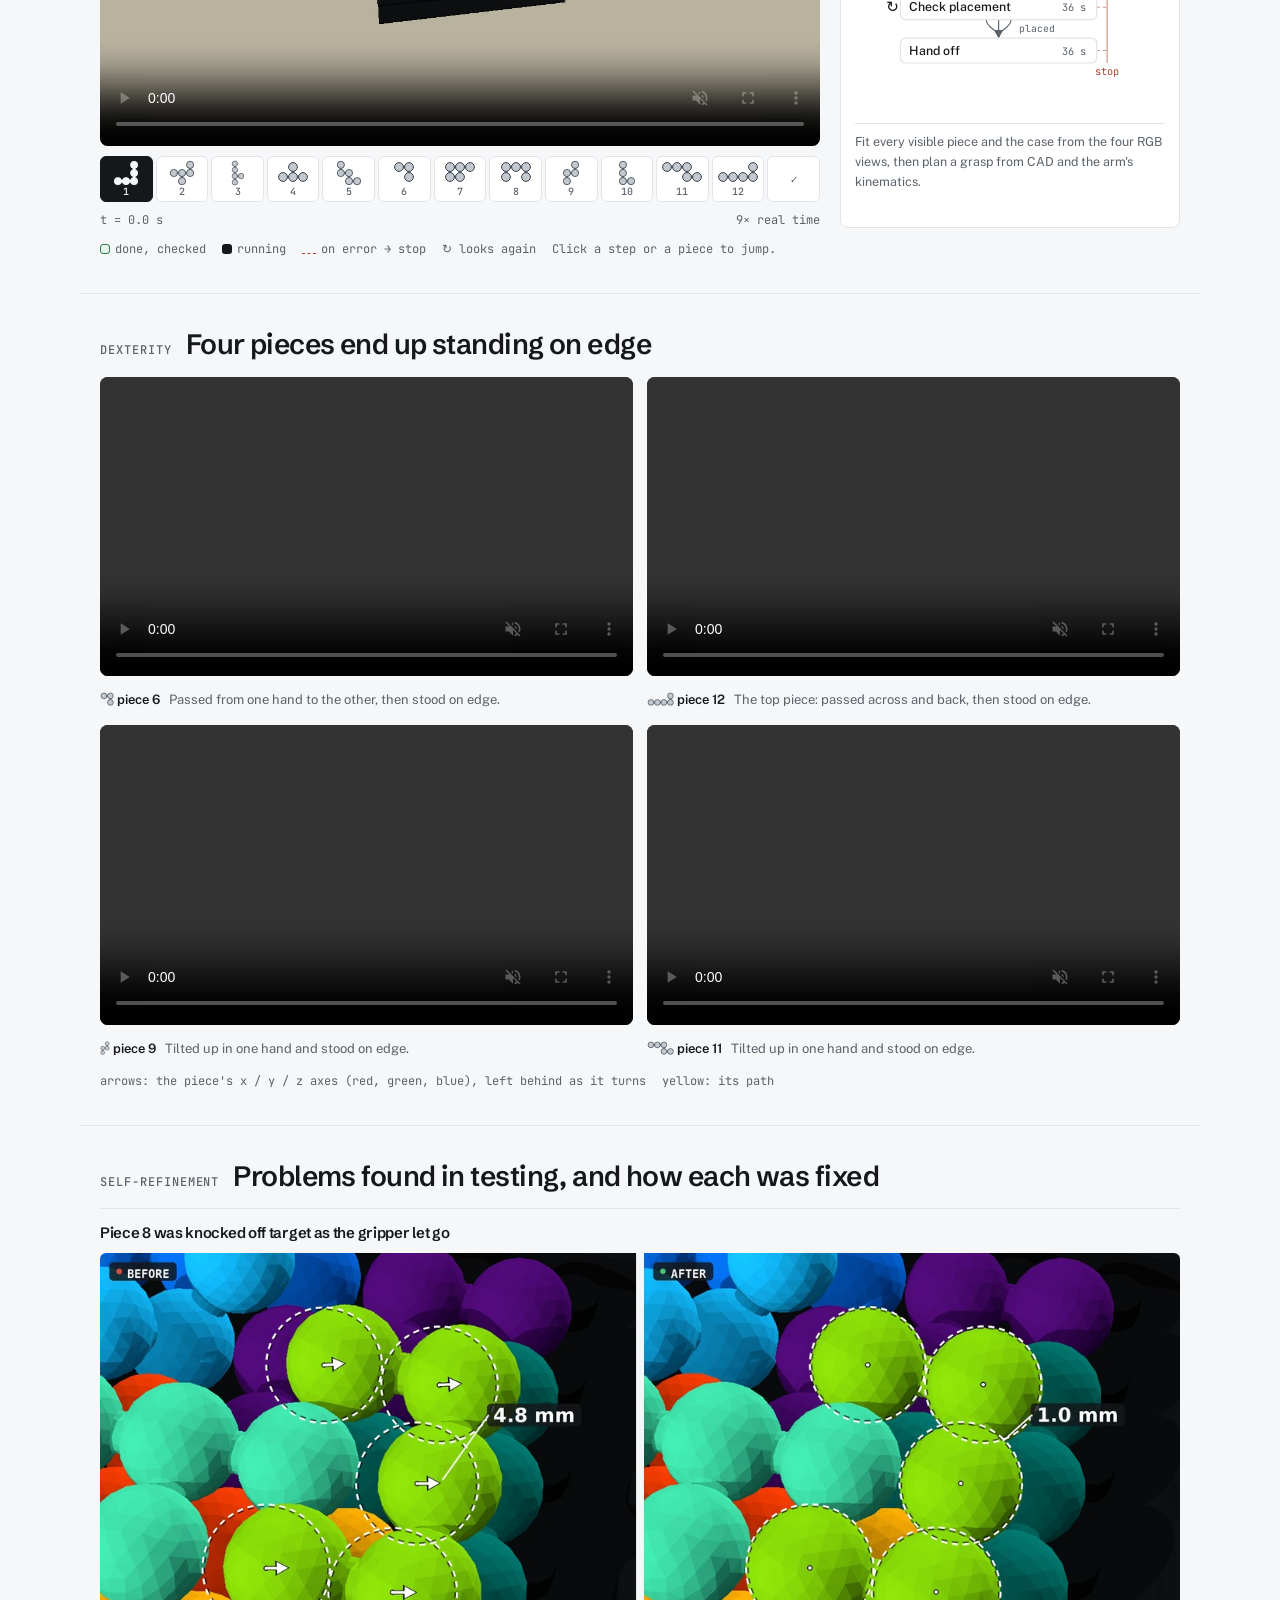
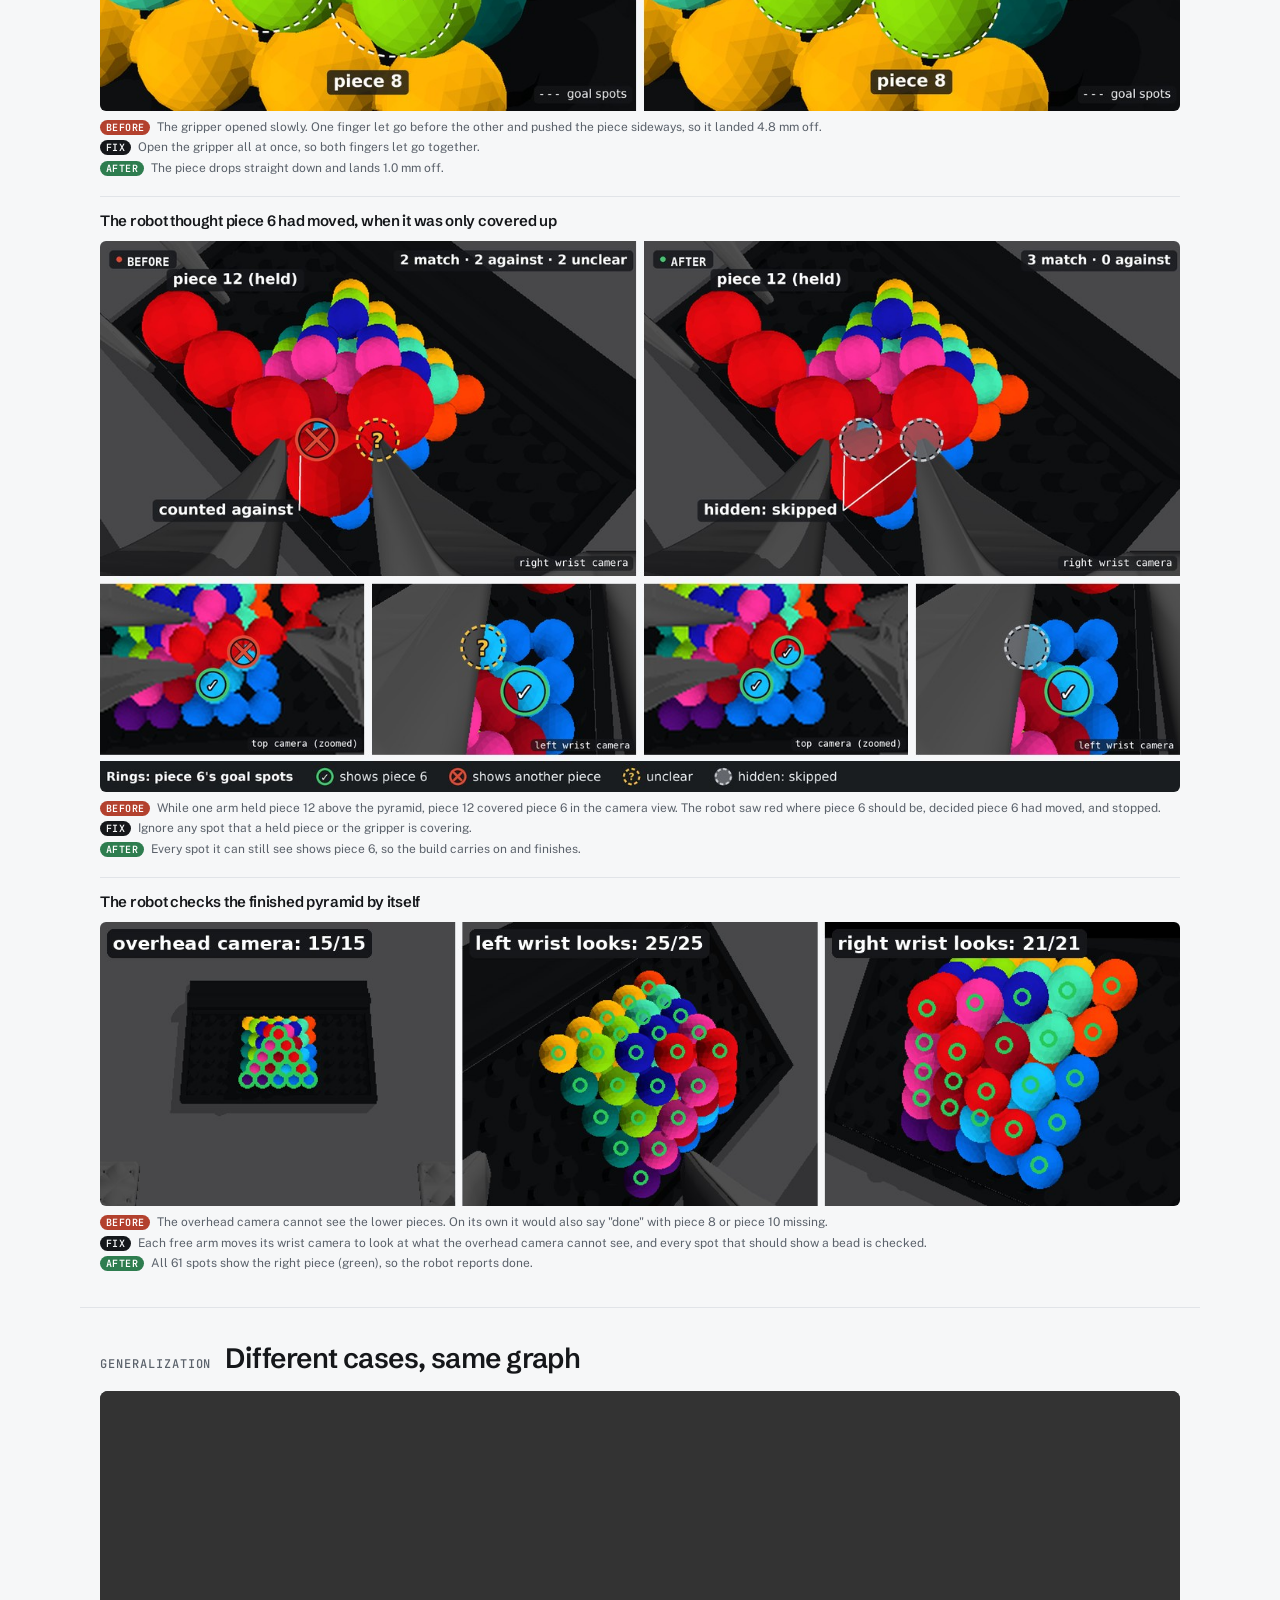
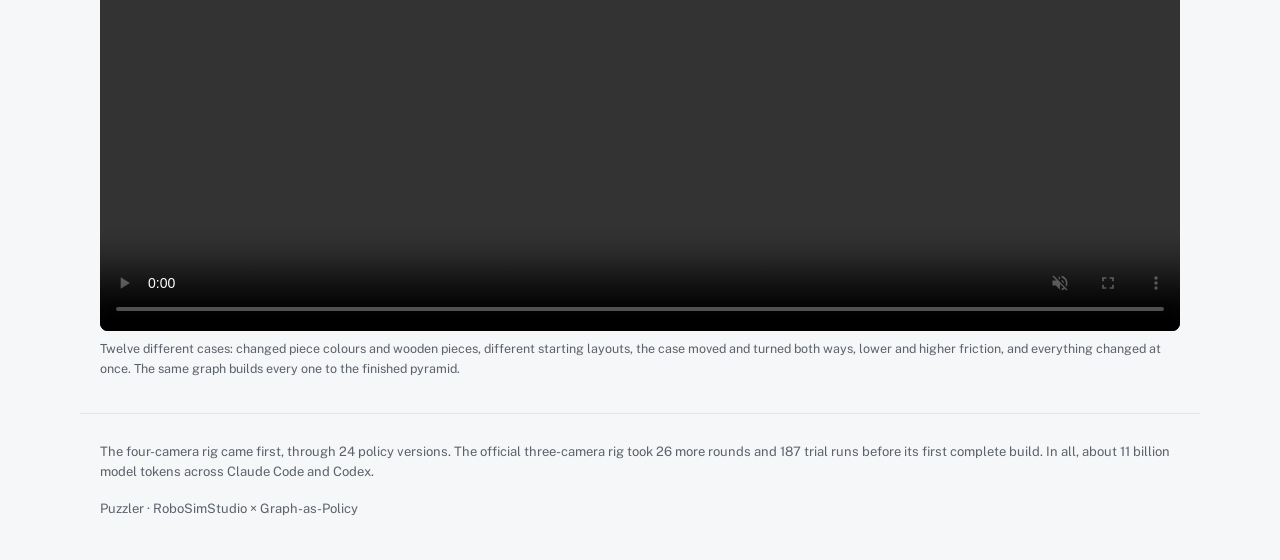
==== commit bf036908: "Site: real-wood pieces (natural wood tones) in the official generalization grid Co-Authored-By: Clau" ====
--- a/site/index.html
+++ b/site/index.html
@@ -129,7 +129,7 @@
 
     <section class="block wrap demo" id="generalize" aria-labelledby="gen-title">
       <h2 id="gen-title"><span class="kicker">Generalization</span>Different cases, same graph</h2>
-      <div data-rig="official"><figure class="grid-video"><video src="media/official/grid_official_wood.mp4" data-autoplay autoplay muted loop playsinline controls preload="auto" aria-label="Twelve different cases: changed piece colours and wood-grain pieces, different starting layouts, the case moved and turned both ways, lower and higher friction, and everything changed at once. The same graph builds every one to the finished pyramid."></video><figcaption>Twelve different cases: changed piece colours and wood-grain pieces, different starting layouts, the case moved and turned both ways, lower and higher friction, and everything changed at once. The same graph builds every one to the finished pyramid.</figcaption></figure></div><div data-rig="custom"><figure class="grid-video"><video src="media/custom/grid_custom_starts.mp4" data-autoplay autoplay muted loop playsinline controls preload="auto" aria-label="Six different starting layouts (every loose piece moved up to 10 mm and turned up to 10°, the case moved too); each run builds the whole pyramid."></video><figcaption>Six different starting layouts (every loose piece moved up to 10 mm and turned up to 10°, the case moved too); each run builds the whole pyramid.</figcaption></figure></div><div data-rig="custom"><figure class="grid-video"><video src="media/custom/grid_custom6.mp4" data-autoplay autoplay muted loop playsinline controls preload="auto" aria-label="Six changed scenes: case moved and turned (both ways), pieces nudged (twice), and all changes at once."></video><figcaption>Six changed scenes: case moved and turned (both ways), pieces nudged (twice), and all changes at once.</figcaption></figure></div>
+      <div data-rig="official"><figure class="grid-video"><video src="media/official/grid_official_wood2.mp4" data-autoplay autoplay muted loop playsinline controls preload="auto" aria-label="Twelve different cases: changed piece colours and wooden pieces, different starting layouts, the case moved and turned both ways, lower and higher friction, and everything changed at once. The same graph builds every one to the finished pyramid."></video><figcaption>Twelve different cases: changed piece colours and wooden pieces, different starting layouts, the case moved and turned both ways, lower and higher friction, and everything changed at once. The same graph builds every one to the finished pyramid.</figcaption></figure></div><div data-rig="custom"><figure class="grid-video"><video src="media/custom/grid_custom_starts.mp4" data-autoplay autoplay muted loop playsinline controls preload="auto" aria-label="Six different starting layouts (every loose piece moved up to 10 mm and turned up to 10°, the case moved too); each run builds the whole pyramid."></video><figcaption>Six different starting layouts (every loose piece moved up to 10 mm and turned up to 10°, the case moved too); each run builds the whole pyramid.</figcaption></figure></div><div data-rig="custom"><figure class="grid-video"><video src="media/custom/grid_custom6.mp4" data-autoplay autoplay muted loop playsinline controls preload="auto" aria-label="Six changed scenes: case moved and turned (both ways), pieces nudged (twice), and all changes at once."></video><figcaption>Six changed scenes: case moved and turned (both ways), pieces nudged (twice), and all changes at once.</figcaption></figure></div>
     </section>
   </main>
 
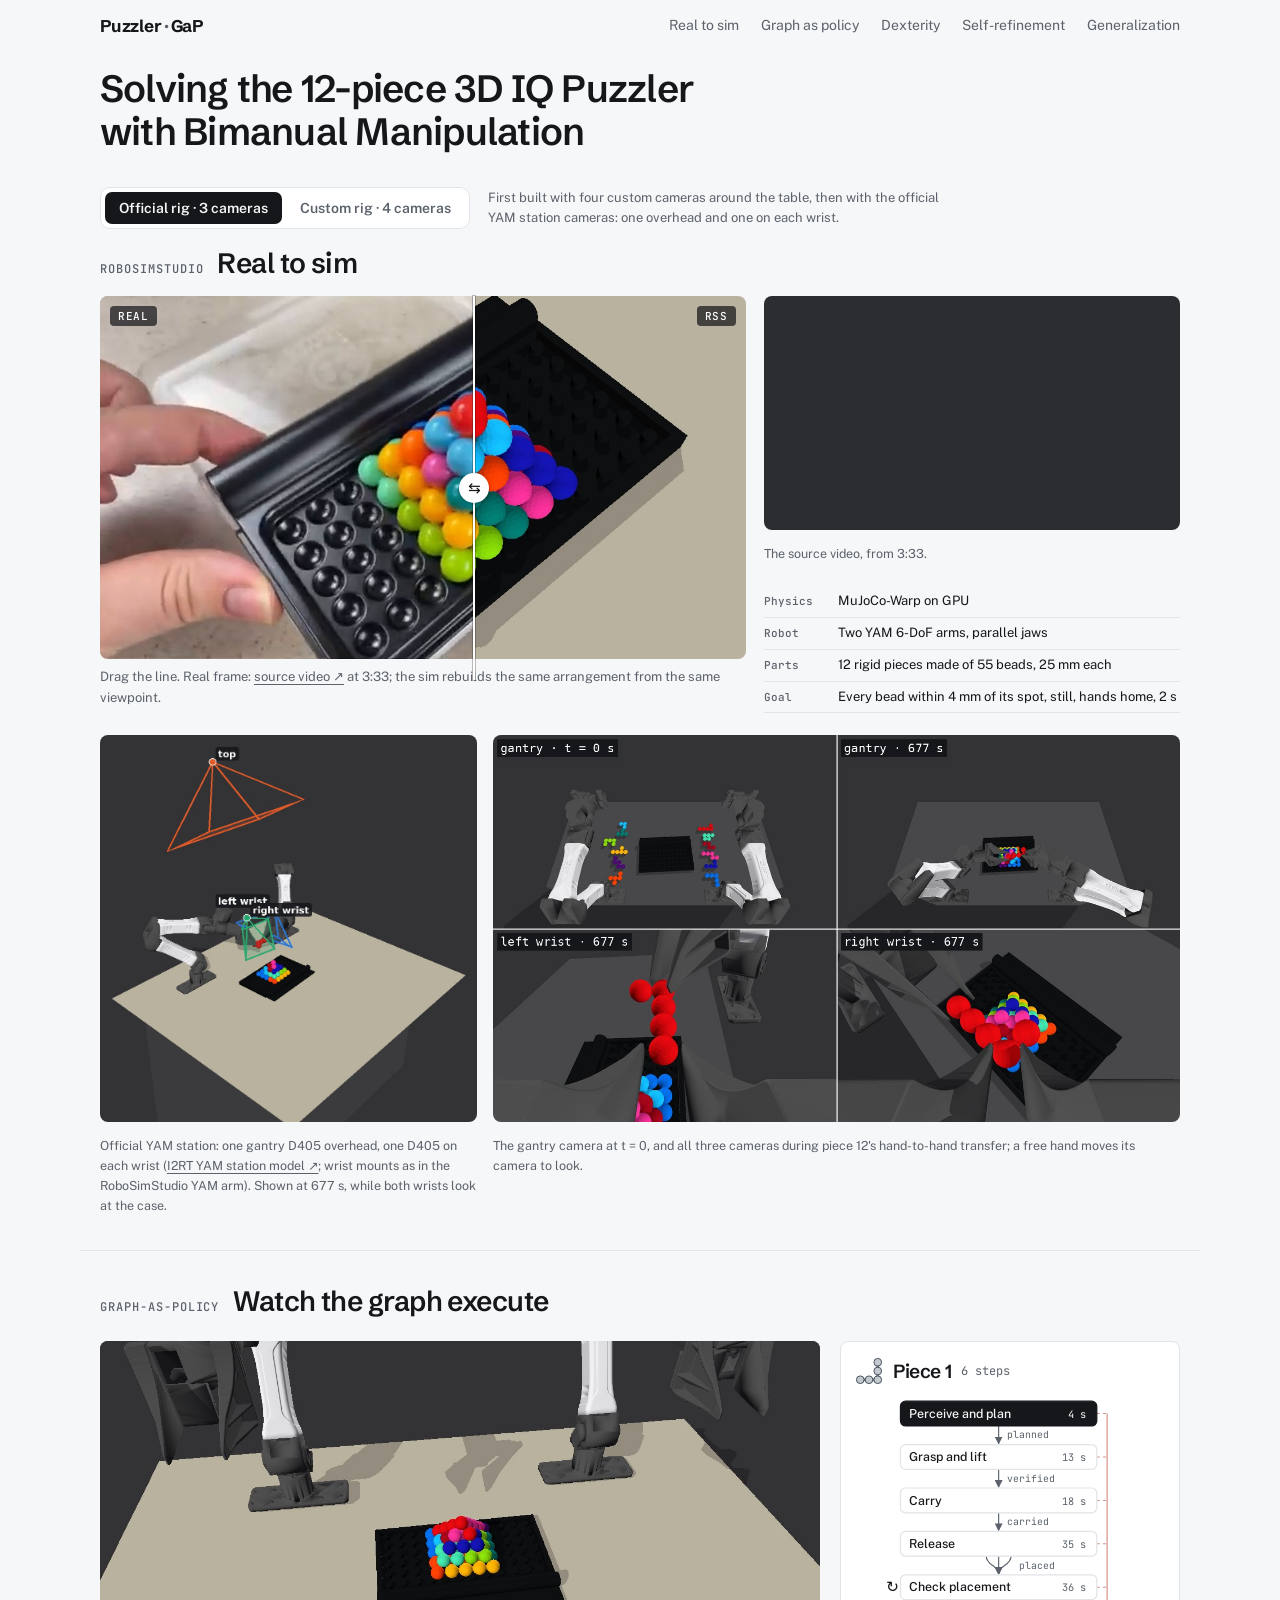
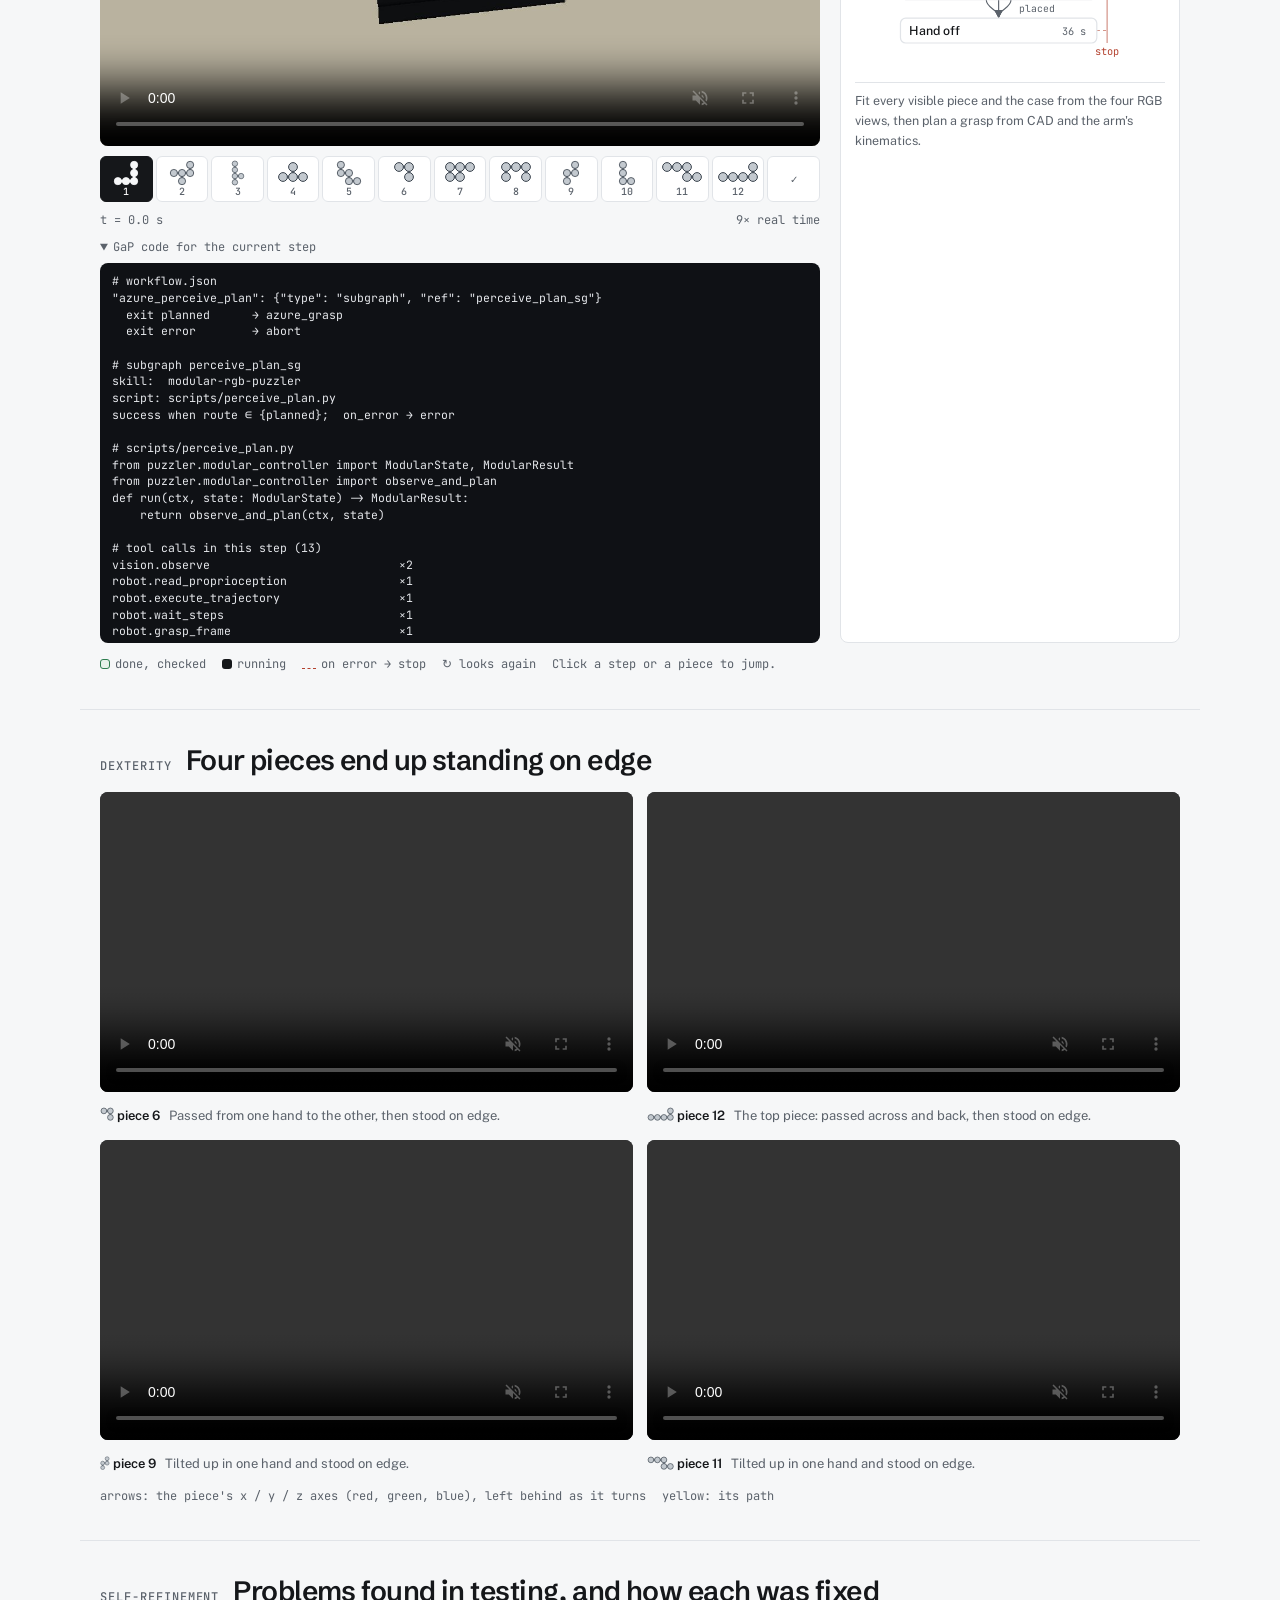
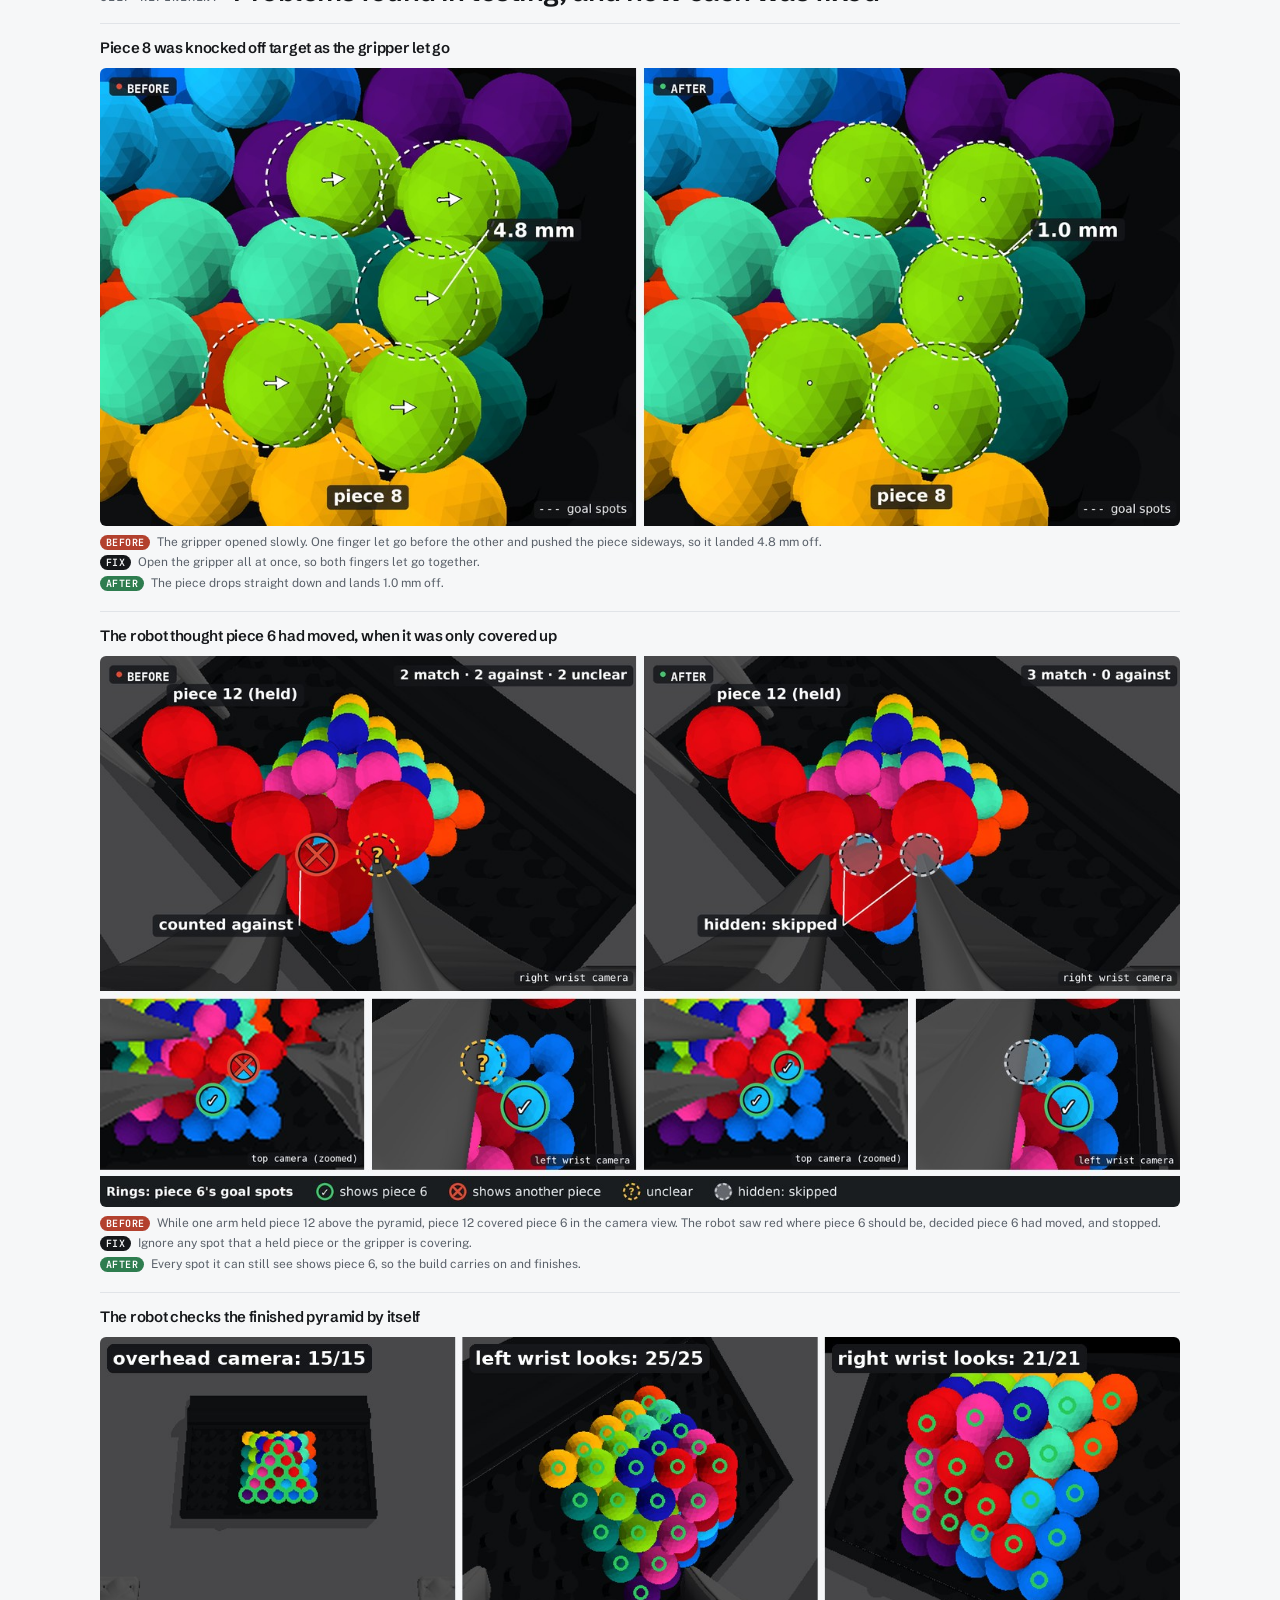
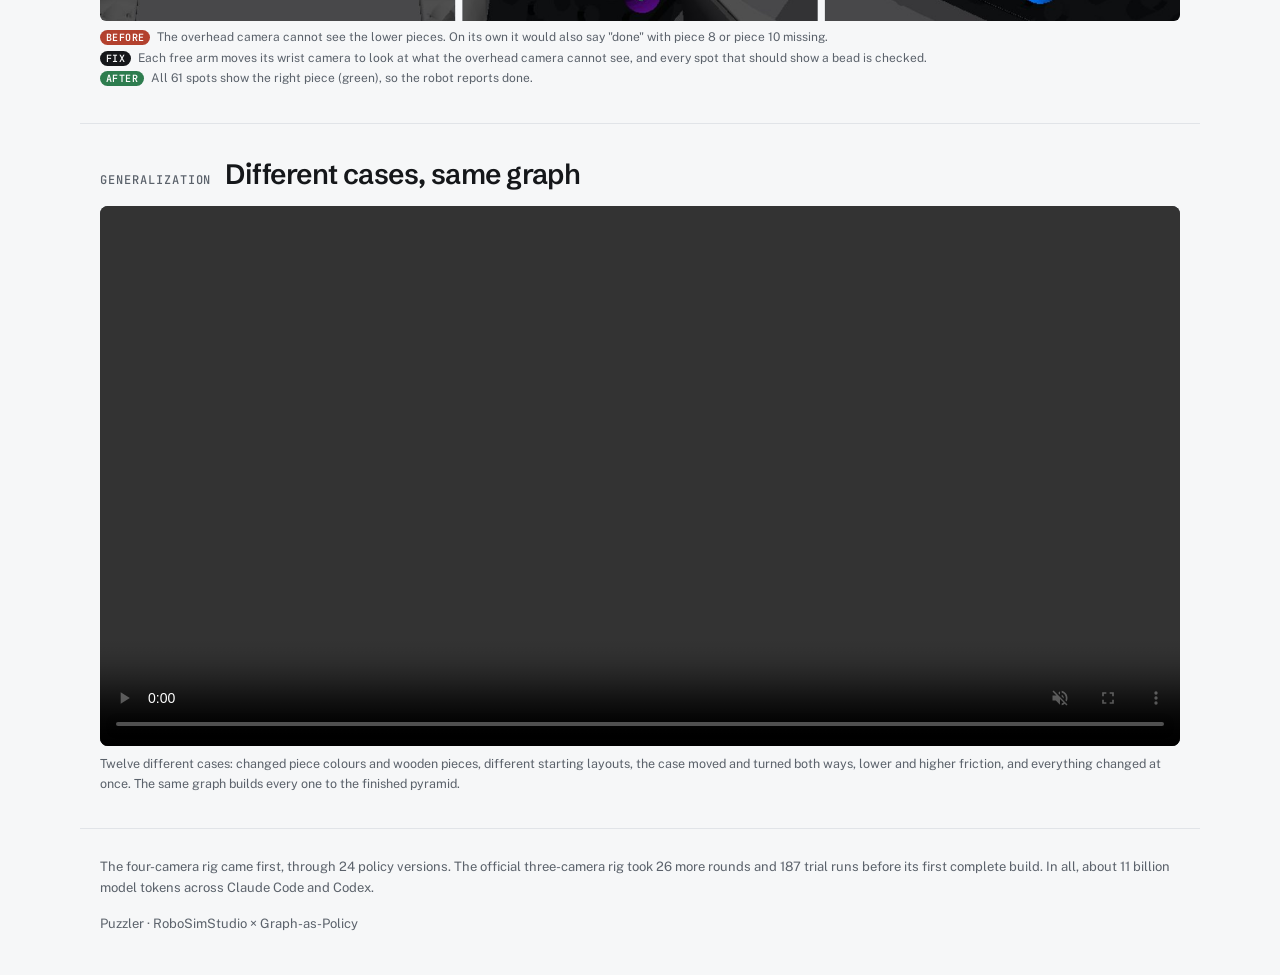
==== commit 5702128d: "Site: show each step's GaP code under the video, following playback For the running node: its workfl" ====
--- a/site/index.html
+++ b/site/index.html
@@ -68,7 +68,7 @@
 
     <section class="block wrap" id="gap" aria-labelledby="gap-title">
       <h2 id="gap-title"><span class="kicker">Graph-as-Policy</span>Watch the graph execute</h2>
-      <div class="player" data-rig="official"><div class="screen"><video data-k="video" src="media/official/gap_full12.mp4" poster="media/official/gap_full12_poster.jpg" data-autoplay autoplay muted loop playsinline controls preload="auto" aria-label="Full twelve-piece run, replayed from the recorded episode"></video><div class="track" data-k="track" role="group" aria-label="Jump to a piece"></div><p class="clock"><span data-k="time">t = 0.0 s</span><span data-k="speed"></span></p></div><aside class="graph" aria-live="polite"><div class="graph-head"><span class="swatch" data-k="swatch"></span><h3 data-k="piece">Azure</h3><span class="mono small muted" data-k="index"></span></div><svg data-k="graph" class="graph-svg" role="img" aria-label="The current piece's subgraph"></svg><p class="node-detail" data-k="detail"></p></aside></div><div class="player" data-rig="custom"><div class="screen"><video data-k="video" src="media/custom/gap_full12.mp4" poster="media/custom/gap_full12_poster.jpg" data-autoplay autoplay muted loop playsinline controls preload="auto" aria-label="Full twelve-piece run, replayed from the recorded episode"></video><div class="track" data-k="track" role="group" aria-label="Jump to a piece"></div><p class="clock"><span data-k="time">t = 0.0 s</span><span data-k="speed"></span></p></div><aside class="graph" aria-live="polite"><div class="graph-head"><span class="swatch" data-k="swatch"></span><h3 data-k="piece">Azure</h3><span class="mono small muted" data-k="index"></span></div><svg data-k="graph" class="graph-svg" role="img" aria-label="The current piece's subgraph"></svg><p class="node-detail" data-k="detail"></p></aside></div>
+      <div class="player" data-rig="official"><div class="screen"><video data-k="video" src="media/official/gap_full12.mp4" poster="media/official/gap_full12_poster.jpg" data-autoplay autoplay muted loop playsinline controls preload="auto" aria-label="Full twelve-piece run, replayed from the recorded episode"></video><div class="track" data-k="track" role="group" aria-label="Jump to a piece"></div><p class="clock"><span data-k="time">t = 0.0 s</span><span data-k="speed"></span></p><details class="code-frame" open><summary class="mono small">GaP code for the current step</summary><pre data-k="code"></pre></details></div><aside class="graph" aria-live="polite"><div class="graph-head"><span class="swatch" data-k="swatch"></span><h3 data-k="piece">Azure</h3><span class="mono small muted" data-k="index"></span></div><svg data-k="graph" class="graph-svg" role="img" aria-label="The current piece's subgraph"></svg><p class="node-detail" data-k="detail"></p></aside></div><div class="player" data-rig="custom"><div class="screen"><video data-k="video" src="media/custom/gap_full12.mp4" poster="media/custom/gap_full12_poster.jpg" data-autoplay autoplay muted loop playsinline controls preload="auto" aria-label="Full twelve-piece run, replayed from the recorded episode"></video><div class="track" data-k="track" role="group" aria-label="Jump to a piece"></div><p class="clock"><span data-k="time">t = 0.0 s</span><span data-k="speed"></span></p><details class="code-frame" open><summary class="mono small">GaP code for the current step</summary><pre data-k="code"></pre></details></div><aside class="graph" aria-live="polite"><div class="graph-head"><span class="swatch" data-k="swatch"></span><h3 data-k="piece">Azure</h3><span class="mono small muted" data-k="index"></span></div><svg data-k="graph" class="graph-svg" role="img" aria-label="The current piece's subgraph"></svg><p class="node-detail" data-k="detail"></p></aside></div>
       <p class="legend mono small"><span><i class="k-done"></i>done, checked</span><span><i class="k-now"></i>running</span><span><i class="k-abort"></i>on error → stop</span><span>↻ looks again</span><span>Click a step or a piece to jump.</span></p>
 
     </section>
@@ -137,6 +137,6 @@
     <p>The four-camera rig came first, through 24 policy versions. The official three-camera rig took 26 more rounds and 187 trial runs before its first complete build. In all, about 11 billion model tokens across Claude Code and Codex.</p>
     <p>Puzzler · RoboSimStudio × Graph-as-Policy</p>
   </footer>
-  <script id="page-data" type="application/json">{"rigs": {"official": {"control_hz": 50.0, "steps": 44318, "sim_time_s": 886.4, "rss_success": true, "graph_success": true, "checkpoints_passed": 84, "checkpoints_total": 84, "pieces_placed": 12, "audit_success": true, "audit_max_mm": 3.03, "audit_stable_s": 50.3, "error": null, "pieces": [{"name": "azure", "color": "#036de8", "nodes": [{"id": "azure_perceive_plan", "kind": "perceive_plan", "label": "Perceive and plan", "detail": "Fit every visible piece and the case from the four RGB views, then plan a grasp from CAD and the arm's kinematics.", "exits": ["planned"], "exit": "planned", "start": 0, "end": 209, "passed": true, "checkpoint": "perceive_plan", "metrics": {}, "relook": false}, {"id": "azure_grasp", "kind": "grasp", "label": "Grasp and lift", "detail": "Close on the planned beads, lift, and confirm the hold from a fresh RGB frame and the jaw encoders.", "exits": ["verified"], "exit": "verified", "start": 209, "end": 645, "passed": true, "checkpoint": "grasp", "metrics": {}, "relook": false}, {"id": "azure_transport", "kind": "transport", "label": "Carry", "detail": "Move the held piece above its pyramid site, planned from the observed case pose.", "exits": ["carried"], "exit": "carried", "start": 645, "end": 890, "passed": true, "checkpoint": "transport", "metrics": {}, "relook": false}, {"id": "azure_release", "kind": "release", "label": "Release", "detail": "Lower, open the jaw, and back away.", "exits": ["placed", "missed", "uncertain"], "exit": "placed", "start": 890, "end": 1768, "passed": true, "checkpoint": "release", "metrics": {"placement_error_mm": 0.39, "stable_s": 14.0}, "relook": false}, {"id": "azure_receipt_settle", "kind": "receipt_settle", "label": "Check placement", "detail": "Two RGB frames one second apart must agree: piece still, hand clear, beads at their sites.", "exits": ["placed", "executed_visual_unknown", "executed_visual_unverified"], "exit": "placed", "start": 1768, "end": 1776, "passed": true, "checkpoint": "release", "metrics": {"placement_error_mm": 0.39, "stable_s": 14.16}, "relook": true}, {"id": "azure_handoff", "kind": "handoff", "label": "Hand off", "detail": "Pass the updated scene state to the next piece's subgraph.", "exits": ["advanced"], "exit": "advanced", "start": 1776, "end": 1784, "passed": true, "checkpoint": "handoff", "metrics": {"placement_error_mm": 0.39, "stable_s": 14.32}, "relook": false}], "number": 1, "cells": [[0, 2], [1, 2], [2, 0], [2, 1], [2, 2]], "start": 0, "end": 1784, "placed": true, "placement_error_mm": 0.39}, {"name": "orange", "color": "#ff3f02", "nodes": [{"id": "orange_perceive_plan", "kind": "perceive_plan", "label": "Perceive and plan", "detail": "Fit every visible piece and the case from the four RGB views, then plan a grasp from CAD and the arm's kinematics.", "exits": ["planned"], "exit": "planned", "start": 1784, "end": 1990, "passed": true, "checkpoint": "perceive_plan", "metrics": {"earlier_pieces_max_mm": 0.39}, "relook": false}, {"id": "orange_grasp", "kind": "grasp", "label": "Grasp and lift", "detail": "Close on the planned beads, lift, and confirm the hold from a fresh RGB frame and the jaw encoders.", "exits": ["verified"], "exit": "verified", "start": 1990, "end": 2306, "passed": true, "checkpoint": "grasp", "metrics": {"earlier_pieces_max_mm": 0.39}, "relook": false}, {"id": "orange_transport", "kind": "transport", "label": "Carry", "detail": "Move the held piece above its pyramid site, planned from the observed case pose.", "exits": ["carried"], "exit": "carried", "start": 2306, "end": 2573, "passed": true, "checkpoint": "transport", "metrics": {"earlier_pieces_max_mm": 0.39}, "relook": false}, {"id": "orange_release", "kind": "release", "label": "Release", "detail": "Lower, open the jaw, and back away.", "exits": ["placed", "missed", "uncertain"], "exit": "placed", "start": 2573, "end": 3475, "passed": true, "checkpoint": "release", "metrics": {"placement_error_mm": 0.3, "earlier_pieces_max_mm": 0.5, "stable_s": 14.26}, "relook": false}, {"id": "orange_receipt_settle", "kind": "receipt_settle", "label": "Check placement", "detail": "Two RGB frames one second apart must agree: piece still, hand clear, beads at their sites.", "exits": ["placed", "executed_visual_unknown", "executed_visual_unverified"], "exit": "placed", "start": 3475, "end": 3480, "passed": true, "checkpoint": "release", "metrics": {"placement_error_mm": 0.3, "earlier_pieces_max_mm": 0.5, "stable_s": 14.36}, "relook": true}, {"id": "orange_handoff", "kind": "handoff", "label": "Hand off", "detail": "Pass the updated scene state to the next piece's subgraph.", "exits": ["advanced"], "exit": "advanced", "start": 3480, "end": 3486, "passed": true, "checkpoint": "handoff", "metrics": {"placement_error_mm": 0.3, "earlier_pieces_max_mm": 0.5, "stable_s": 14.48}, "relook": false}], "number": 2, "cells": [[0, 2], [1, 0], [1, 1], [1, 2], [2, 1]], "start": 1784, "end": 3486, "placed": true, "placement_error_mm": 0.3}, {"name": "yellow", "color": "#ffaf02", "nodes": [{"id": "yellow_perceive_plan", "kind": "perceive_plan", "label": "Perceive and plan", "detail": "Fit every visible piece and the case from the four RGB views, then plan a grasp from CAD and the arm's kinematics.", "exits": ["planned"], "exit": "planned", "start": 3486, "end": 3660, "passed": true, "checkpoint": "perceive_plan", "metrics": {"earlier_pieces_max_mm": 0.5}, "relook": false}, {"id": "yellow_grasp", "kind": "grasp", "label": "Grasp and lift", "detail": "Close on the planned beads, lift, and confirm the hold from a fresh RGB frame and the jaw encoders.", "exits": ["verified"], "exit": "verified", "start": 3660, "end": 4156, "passed": true, "checkpoint": "grasp", "metrics": {"earlier_pieces_max_mm": 0.5}, "relook": false}, {"id": "yellow_transport", "kind": "transport", "label": "Carry", "detail": "Move the held piece above its pyramid site, planned from the observed case pose.", "exits": ["carried"], "exit": "carried", "start": 4156, "end": 4878, "passed": true, "checkpoint": "transport", "metrics": {"earlier_pieces_max_mm": 0.5}, "relook": false}, {"id": "yellow_release", "kind": "release", "label": "Release", "detail": "Lower, open the jaw, and back away.", "exits": ["placed", "missed", "uncertain"], "exit": "placed", "start": 4878, "end": 5759, "passed": true, "checkpoint": "release", "metrics": {"placement_error_mm": 0.96, "earlier_pieces_max_mm": 0.52, "stable_s": 13.9}, "relook": false}, {"id": "yellow_receipt_settle", "kind": "receipt_settle", "label": "Check placement", "detail": "Two RGB frames one second apart must agree: piece still, hand clear, beads at their sites.", "exits": ["placed", "executed_visual_unknown", "executed_visual_unverified"], "exit": "placed", "start": 5759, "end": 5794, "passed": true, "checkpoint": "release", "metrics": {"placement_error_mm": 0.93, "earlier_pieces_max_mm": 0.52, "stable_s": 14.6}, "relook": true}, {"id": "yellow_handoff", "kind": "handoff", "label": "Hand off", "detail": "Pass the updated scene state to the next piece's subgraph.", "exits": ["advanced"], "exit": "advanced", "start": 5794, "end": 5809, "passed": true, "checkpoint": "handoff", "metrics": {"placement_error_mm": 0.92, "earlier_pieces_max_mm": 0.52, "stable_s": 14.9}, "relook": false}], "number": 3, "cells": [[0, 0], [1, 0], [2, 0], [2, 1], [3, 0]], "start": 3486, "end": 5809, "placed": true, "placement_error_mm": 0.96}, {"name": "teal", "color": "#027a70", "nodes": [{"id": "teal_perceive_plan", "kind": "perceive_plan", "label": "Perceive and plan", "detail": "Fit every visible piece and the case from the four RGB views, then plan a grasp from CAD and the arm's kinematics.", "exits": ["planned"], "exit": "planned", "start": 5809, "end": 5925, "passed": true, "checkpoint": "perceive_plan", "metrics": {"earlier_pieces_max_mm": 0.92}, "relook": false}, {"id": "teal_grasp", "kind": "grasp", "label": "Grasp and lift", "detail": "Close on the planned beads, lift, and confirm the hold from a fresh RGB frame and the jaw encoders.", "exits": ["verified"], "exit": "verified", "start": 5925, "end": 6286, "passed": true, "checkpoint": "grasp", "metrics": {"earlier_pieces_max_mm": 0.86}, "relook": false}, {"id": "teal_transport", "kind": "transport", "label": "Carry", "detail": "Move the held piece above its pyramid site, planned from the observed case pose.", "exits": ["carried"], "exit": "carried", "start": 6286, "end": 6459, "passed": true, "checkpoint": "transport", "metrics": {"earlier_pieces_max_mm": 0.76}, "relook": false}, {"id": "teal_release", "kind": "release", "label": "Release", "detail": "Lower, open the jaw, and back away.", "exits": ["placed", "missed", "uncertain"], "exit": "placed", "start": 6459, "end": 7395, "passed": true, "checkpoint": "release", "metrics": {"placement_error_mm": 0.35, "earlier_pieces_max_mm": 0.75, "stable_s": 15.08}, "relook": false}, {"id": "teal_receipt_settle", "kind": "receipt_settle", "label": "Check placement", "detail": "Two RGB frames one second apart must agree: piece still, hand clear, beads at their sites.", "exits": ["placed", "executed_visual_unknown", "executed_visual_unverified"], "exit": "placed", "start": 7395, "end": 7404, "passed": true, "checkpoint": "release", "metrics": {"placement_error_mm": 0.35, "earlier_pieces_max_mm": 0.52, "stable_s": 15.26}, "relook": true}, {"id": "teal_handoff", "kind": "handoff", "label": "Hand off", "detail": "Pass the updated scene state to the next piece's subgraph.", "exits": ["advanced"], "exit": "advanced", "start": 7404, "end": 7419, "passed": true, "checkpoint": "handoff", "metrics": {"placement_error_mm": 0.35, "earlier_pieces_max_mm": 0.52, "stable_s": 15.56}, "relook": false}], "number": 4, "cells": [[0, 1], [1, 0], [1, 1], [1, 2]], "start": 5809, "end": 7419, "placed": true, "placement_error_mm": 0.35}, {"name": "purple", "color": "#4f0a75", "nodes": [{"id": "purple_perceive_plan", "kind": "perceive_plan", "label": "Perceive and plan", "detail": "Fit every visible piece and the case from the four RGB views, then plan a grasp from CAD and the arm's kinematics.", "exits": ["planned"], "exit": "planned", "start": 7419, "end": 7889, "passed": true, "checkpoint": "perceive_plan", "metrics": {"earlier_pieces_max_mm": 0.52}, "relook": false}, {"id": "purple_grasp", "kind": "grasp", "label": "Grasp and lift", "detail": "Close on the planned beads, lift, and confirm the hold from a fresh RGB frame and the jaw encoders.", "exits": ["verified"], "exit": "verified", "start": 7889, "end": 8331, "passed": true, "checkpoint": "grasp", "metrics": {"earlier_pieces_max_mm": 0.52}, "relook": false}, {"id": "purple_transport", "kind": "transport", "label": "Carry", "detail": "Move the held piece above its pyramid site, planned from the observed case pose.", "exits": ["carried"], "exit": "carried", "start": 8331, "end": 8609, "passed": true, "checkpoint": "transport", "metrics": {"earlier_pieces_max_mm": 0.52}, "relook": false}, {"id": "purple_release", "kind": "release", "label": "Release", "detail": "Lower, open the jaw, and back away.", "exits": ["placed", "missed", "uncertain"], "exit": "placed", "start": 8609, "end": 9633, "passed": true, "checkpoint": "release", "metrics": {"placement_error_mm": 0.7, "earlier_pieces_max_mm": 0.53, "stable_s": 7.02}, "relook": false}, {"id": "purple_receipt_settle", "kind": "receipt_settle", "label": "Check placement", "detail": "Two RGB frames one second apart must agree: piece still, hand clear, beads at their sites.", "exits": ["placed", "executed_visual_unknown", "executed_visual_unverified"], "exit": "placed", "start": 9633, "end": 9643, "passed": true, "checkpoint": "conditional_release", "metrics": {"placement_error_mm": 0.7, "earlier_pieces_max_mm": 0.53, "stable_s": 7.22}, "relook": true}, {"id": "purple_handoff", "kind": "handoff", "label": "Hand off", "detail": "Pass the updated scene state to the next piece's subgraph.", "exits": ["advanced"], "exit": "advanced", "start": 9643, "end": 9651, "passed": true, "checkpoint": "handoff", "metrics": {"placement_error_mm": 0.69, "earlier_pieces_max_mm": 0.53, "stable_s": 7.38}, "relook": false}], "number": 5, "cells": [[0, 0], [1, 0], [1, 1], [2, 1], [2, 2]], "start": 7419, "end": 9651, "placed": true, "placement_error_mm": 0.7}, {"name": "cyan", "color": "#11baf9", "nodes": [{"id": "cyan_perceive_plan", "kind": "perceive_plan", "label": "Perceive and plan", "detail": "Fit every visible piece and the case from the four RGB views, then plan a grasp from CAD and the arm's kinematics.", "exits": ["planned"], "exit": "planned", "start": 9651, "end": 9786, "passed": true, "checkpoint": "perceive_plan", "metrics": {"earlier_pieces_max_mm": 0.69}, "relook": false}, {"id": "cyan_grasp", "kind": "grasp", "label": "Grasp and lift", "detail": "Close on the planned beads, lift, and confirm the hold from a fresh RGB frame and the jaw encoders.", "exits": ["verified"], "exit": "verified", "start": 9786, "end": 10620, "passed": true, "checkpoint": "grasp", "metrics": {"earlier_pieces_max_mm": 0.67}, "relook": false}, {"id": "cyan_cyan_approach", "kind": "approach", "label": "Bring hands together", "detail": "Move the held piece to a shared station where the other arm can reach it.", "exits": ["receiver_ready"], "exit": "receiver ready", "start": 10620, "end": 11985, "passed": true, "checkpoint": "handoff_approach", "metrics": {"earlier_pieces_max_mm": 0.59}, "relook": false}, {"id": "cyan_cyan_receiver_close", "kind": "receiver_close", "label": "Second hand closes", "detail": "Close the receiving jaw while the first hand still holds.", "exits": ["receiver_closed"], "exit": "receiver closed", "start": 11985, "end": 12360, "passed": true, "checkpoint": "handoff_dualhold", "metrics": {"earlier_pieces_max_mm": 0.59}, "relook": false}, {"id": "cyan_cyan_donor_release", "kind": "donor_release", "label": "First hand opens", "detail": "Open and withdraw the first jaw.", "exits": ["donor_released"], "exit": "donor released", "start": 12360, "end": 12737, "passed": true, "checkpoint": "handoff_receiveronly", "metrics": {"earlier_pieces_max_mm": 0.59}, "relook": false}, {"id": "cyan_cyan_receiver_bind", "kind": "receiver_bind", "label": "Confirm new grip", "detail": "Re-estimate the held pose from fresh RGB and the receiving jaw.", "exits": ["receiver_verified"], "exit": "receiver verified", "start": 12737, "end": 12797, "passed": true, "checkpoint": "handoff_receiver_hold", "metrics": {"earlier_pieces_max_mm": 0.59}, "relook": false}, {"id": "cyan_cyan_receiver_transport", "kind": "receiver_transport", "label": "Carry with second hand", "detail": "Carry the piece to its site with the receiving arm.", "exits": ["carried"], "exit": "carried", "start": 12797, "end": 15522, "passed": true, "checkpoint": "transport", "metrics": {"earlier_pieces_max_mm": 0.59}, "relook": false}, {"id": "cyan_release", "kind": "release", "label": "Release", "detail": "Lower, open the jaw, and back away.", "exits": ["placed", "missed", "uncertain"], "exit": "placed", "start": 15522, "end": 17408, "passed": true, "checkpoint": "release", "metrics": {"placement_error_mm": 1.48, "earlier_pieces_max_mm": 0.59, "stable_s": 16.92}, "relook": false}, {"id": "cyan_receipt_settle", "kind": "receipt_settle", "label": "Check placement", "detail": "Two RGB frames one second apart must agree: piece still, hand clear, beads at their sites.", "exits": ["placed", "executed_visual_unknown", "executed_visual_unverified"], "exit": "placed", "start": 17408, "end": 17498, "passed": true, "checkpoint": "conditional_release", "metrics": {"placement_error_mm": 1.48, "earlier_pieces_max_mm": 0.58, "stable_s": 18.72}, "relook": true}, {"id": "cyan_handoff", "kind": "handoff", "label": "Hand off", "detail": "Pass the updated scene state to the next piece's subgraph.", "exits": ["advanced"], "exit": "advanced", "start": 17498, "end": 17578, "passed": true, "checkpoint": "handoff", "metrics": {"placement_error_mm": 1.47, "earlier_pieces_max_mm": 0.58, "stable_s": 20.32}, "relook": false}], "number": 6, "cells": [[0, 0], [0, 1], [1, 1]], "start": 9651, "end": 17578, "placed": true, "placement_error_mm": 1.48}, {"name": "mint", "color": "#3fe0a8", "nodes": [{"id": "mint_perceive_plan", "kind": "perceive_plan", "label": "Perceive and plan", "detail": "Fit every visible piece and the case from the four RGB views, then plan a grasp from CAD and the arm's kinematics.", "exits": ["planned"], "exit": "planned", "start": 17578, "end": 17841, "passed": true, "checkpoint": "perceive_plan", "metrics": {"earlier_pieces_max_mm": 1.47}, "relook": false}, {"id": "mint_grasp", "kind": "grasp", "label": "Grasp and lift", "detail": "Close on the planned beads, lift, and confirm the hold from a fresh RGB frame and the jaw encoders.", "exits": ["verified"], "exit": "verified", "start": 17841, "end": 18354, "passed": true, "checkpoint": "grasp", "metrics": {"earlier_pieces_max_mm": 1.45}, "relook": false}, {"id": "mint_transport", "kind": "transport", "label": "Carry", "detail": "Move the held piece above its pyramid site, planned from the observed case pose.", "exits": ["carried"], "exit": "carried", "start": 18354, "end": 18885, "passed": true, "checkpoint": "transport", "metrics": {"earlier_pieces_max_mm": 1.42}, "relook": false}, {"id": "mint_release", "kind": "release", "label": "Release", "detail": "Lower, open the jaw, and back away.", "exits": ["placed", "missed", "uncertain"], "exit": "placed", "start": 18885, "end": 19868, "passed": true, "checkpoint": "release", "metrics": {"placement_error_mm": 1.24, "earlier_pieces_max_mm": 1.38, "stable_s": 13.18}, "relook": false}, {"id": "mint_receipt_settle", "kind": "receipt_settle", "label": "Check placement", "detail": "Two RGB frames one second apart must agree: piece still, hand clear, beads at their sites.", "exits": ["placed", "executed_visual_unknown", "executed_visual_unverified"], "exit": "placed", "start": 19868, "end": 19916, "passed": true, "checkpoint": "release", "metrics": {"placement_error_mm": 1.24, "earlier_pieces_max_mm": 1.36, "stable_s": 14.14}, "relook": true}, {"id": "mint_handoff", "kind": "handoff", "label": "Hand off", "detail": "Pass the updated scene state to the next piece's subgraph.", "exits": ["advanced"], "exit": "advanced", "start": 19916, "end": 19980, "passed": true, "checkpoint": "handoff", "metrics": {"placement_error_mm": 1.24, "earlier_pieces_max_mm": 1.36, "stable_s": 15.42}, "relook": false}], "number": 7, "cells": [[0, 0], [0, 1], [0, 2], [1, 0], [1, 1]], "start": 17578, "end": 19980, "placed": true, "placement_error_mm": 1.24}, {"name": "lime", "color": "#87d807", "nodes": [{"id": "lime_perceive_plan", "kind": "perceive_plan", "label": "Perceive and plan", "detail": "Fit every visible piece and the case from the four RGB views, then plan a grasp from CAD and the arm's kinematics.", "exits": ["planned"], "exit": "planned", "start": 19980, "end": 20217, "passed": true, "checkpoint": "perceive_plan", "metrics": {"earlier_pieces_max_mm": 1.35}, "relook": false}, {"id": "lime_grasp", "kind": "grasp", "label": "Grasp and lift", "detail": "Close on the planned beads, lift, and confirm the hold from a fresh RGB frame and the jaw encoders.", "exits": ["verified"], "exit": "verified", "start": 20217, "end": 20754, "passed": true, "checkpoint": "grasp", "metrics": {"earlier_pieces_max_mm": 1.35}, "relook": false}, {"id": "lime_transport", "kind": "transport", "label": "Carry", "detail": "Move the held piece above its pyramid site, planned from the observed case pose.", "exits": ["carried"], "exit": "carried", "start": 20754, "end": 21134, "passed": true, "checkpoint": "transport", "metrics": {"earlier_pieces_max_mm": 1.34}, "relook": false}, {"id": "lime_release", "kind": "release", "label": "Release", "detail": "Lower, open the jaw, and back away.", "exits": ["placed", "missed", "uncertain"], "exit": "placed", "start": 21134, "end": 22345, "passed": true, "checkpoint": "release", "metrics": {"placement_error_mm": 0.95, "earlier_pieces_max_mm": 1.33, "stable_s": 14.26}, "relook": false}, {"id": "lime_receipt_settle", "kind": "receipt_settle", "label": "Check placement", "detail": "Two RGB frames one second apart must agree: piece still, hand clear, beads at their sites.", "exits": ["placed", "executed_visual_unknown", "executed_visual_unverified"], "exit": "placed", "start": 22345, "end": 22384, "passed": true, "checkpoint": "release", "metrics": {"placement_error_mm": 0.95, "earlier_pieces_max_mm": 1.33, "stable_s": 15.04}, "relook": true}, {"id": "lime_handoff", "kind": "handoff", "label": "Hand off", "detail": "Pass the updated scene state to the next piece's subgraph.", "exits": ["advanced"], "exit": "advanced", "start": 22384, "end": 22408, "passed": true, "checkpoint": "handoff", "metrics": {"placement_error_mm": 0.95, "earlier_pieces_max_mm": 1.33, "stable_s": 15.52}, "relook": false}], "number": 8, "cells": [[0, 0], [0, 1], [0, 2], [1, 0], [1, 2]], "start": 19980, "end": 22408, "placed": true, "placement_error_mm": 0.95}, {"name": "maroon", "color": "#a30619", "nodes": [{"id": "maroon_perceive_plan", "kind": "perceive_plan", "label": "Perceive and plan", "detail": "Fit every visible piece and the case from the four RGB views, then plan a grasp from CAD and the arm's kinematics.", "exits": ["planned"], "exit": "planned", "start": 22408, "end": 23149, "passed": true, "checkpoint": "perceive_plan", "metrics": {"earlier_pieces_max_mm": 1.33}, "relook": false}, {"id": "maroon_grasp", "kind": "grasp", "label": "Grasp and lift", "detail": "Close on the planned beads, lift, and confirm the hold from a fresh RGB frame and the jaw encoders.", "exits": ["verified"], "exit": "verified", "start": 23149, "end": 24009, "passed": true, "checkpoint": "grasp", "metrics": {"earlier_pieces_max_mm": 1.32}, "relook": false}, {"id": "maroon_transport", "kind": "transport", "label": "Carry", "detail": "Move the held piece above its pyramid site, planned from the observed case pose.", "exits": ["carried"], "exit": "carried", "start": 24009, "end": 24340, "passed": true, "checkpoint": "transport", "metrics": {"earlier_pieces_max_mm": 1.32}, "relook": false}, {"id": "maroon_release", "kind": "release", "label": "Release", "detail": "Lower, open the jaw, and back away.", "exits": ["placed", "missed", "uncertain"], "exit": "placed", "start": 24340, "end": 26522, "passed": true, "checkpoint": "release", "metrics": {"placement_error_mm": 1.5, "earlier_pieces_max_mm": 1.33, "stable_s": 16.06}, "relook": false}, {"id": "maroon_receipt_settle", "kind": "receipt_settle", "label": "Check placement", "detail": "Two RGB frames one second apart must agree: piece still, hand clear, beads at their sites.", "exits": ["placed", "executed_visual_unknown", "executed_visual_unverified"], "exit": "placed", "start": 26522, "end": 26588, "passed": true, "checkpoint": "release", "metrics": {"placement_error_mm": 1.51, "earlier_pieces_max_mm": 1.32, "stable_s": 17.38}, "relook": true}, {"id": "maroon_handoff", "kind": "handoff", "label": "Hand off", "detail": "Pass the updated scene state to the next piece's subgraph.", "exits": ["advanced"], "exit": "advanced", "start": 26588, "end": 26639, "passed": true, "checkpoint": "handoff", "metrics": {"placement_error_mm": 1.51, "earlier_pieces_max_mm": 1.32, "stable_s": 18.4}, "relook": false}], "number": 9, "cells": [[0, 1], [1, 0], [1, 1], [2, 0]], "start": 22408, "end": 26639, "placed": true, "placement_error_mm": 1.5}, {"name": "navy", "color": "#1414ad", "nodes": [{"id": "navy_perceive_plan", "kind": "perceive_plan", "label": "Perceive and plan", "detail": "Fit every visible piece and the case from the four RGB views, then plan a grasp from CAD and the arm's kinematics.", "exits": ["planned"], "exit": "planned", "start": 26639, "end": 26900, "passed": true, "checkpoint": "perceive_plan", "metrics": {"earlier_pieces_max_mm": 1.51}, "relook": false}, {"id": "navy_grasp", "kind": "grasp", "label": "Grasp and lift", "detail": "Close on the planned beads, lift, and confirm the hold from a fresh RGB frame and the jaw encoders.", "exits": ["verified"], "exit": "verified", "start": 26900, "end": 27377, "passed": true, "checkpoint": "grasp", "metrics": {"earlier_pieces_max_mm": 1.52}, "relook": false}, {"id": "navy_transport", "kind": "transport", "label": "Carry", "detail": "Move the held piece above its pyramid site, planned from the observed case pose.", "exits": ["carried"], "exit": "carried", "start": 27377, "end": 27867, "passed": true, "checkpoint": "transport", "metrics": {"earlier_pieces_max_mm": 1.52}, "relook": false}, {"id": "navy_release", "kind": "release", "label": "Release", "detail": "Lower, open the jaw, and back away.", "exits": ["placed", "missed", "uncertain"], "exit": "placed", "start": 27867, "end": 28912, "passed": true, "checkpoint": "release", "metrics": {"placement_error_mm": 1.98, "earlier_pieces_max_mm": 1.53, "stable_s": 15.04}, "relook": false}, {"id": "navy_receipt_settle", "kind": "receipt_settle", "label": "Check placement", "detail": "Two RGB frames one second apart must agree: piece still, hand clear, beads at their sites.", "exits": ["placed", "executed_visual_unknown", "executed_visual_unverified"], "exit": "placed", "start": 28912, "end": 29033, "passed": true, "checkpoint": "conditional_release", "metrics": {"placement_error_mm": 1.99, "earlier_pieces_max_mm": 1.42, "stable_s": 17.46}, "relook": true}, {"id": "navy_handoff", "kind": "handoff", "label": "Hand off", "detail": "Pass the updated scene state to the next piece's subgraph.", "exits": ["advanced"], "exit": "advanced", "start": 29033, "end": 29090, "passed": true, "checkpoint": "handoff", "metrics": {"placement_error_mm": 2.0, "earlier_pieces_max_mm": 1.42, "stable_s": 18.6}, "relook": false}], "number": 10, "cells": [[0, 0], [1, 0], [2, 0], [2, 1]], "start": 26639, "end": 29090, "placed": true, "placement_error_mm": 1.98}, {"name": "pink", "color": "#f43096", "nodes": [{"id": "pink_perceive_plan", "kind": "perceive_plan", "label": "Perceive and plan", "detail": "Fit every visible piece and the case from the four RGB views, then plan a grasp from CAD and the arm's kinematics.", "exits": ["planned"], "exit": "planned", "start": 29090, "end": 29417, "passed": true, "checkpoint": "perceive_plan", "metrics": {"earlier_pieces_max_mm": 2.01}, "relook": false}, {"id": "pink_grasp", "kind": "grasp", "label": "Grasp and lift", "detail": "Close on the planned beads, lift, and confirm the hold from a fresh RGB frame and the jaw encoders.", "exits": ["verified"], "exit": "verified", "start": 29417, "end": 30127, "passed": true, "checkpoint": "grasp", "metrics": {"earlier_pieces_max_mm": 2.01}, "relook": false}, {"id": "pink_transport", "kind": "transport", "label": "Carry", "detail": "Move the held piece above its pyramid site, planned from the observed case pose.", "exits": ["carried"], "exit": "carried", "start": 30127, "end": 30615, "passed": true, "checkpoint": "transport", "metrics": {"earlier_pieces_max_mm": 2.01}, "relook": false}, {"id": "pink_release", "kind": "release", "label": "Release", "detail": "Lower, open the jaw, and back away.", "exits": ["placed", "missed", "uncertain"], "exit": "placed", "start": 30615, "end": 31831, "passed": true, "checkpoint": "release", "metrics": {"placement_error_mm": 2.53, "earlier_pieces_max_mm": 2.03, "stable_s": 13.7}, "relook": false}, {"id": "pink_receipt_settle", "kind": "receipt_settle", "label": "Check placement", "detail": "Two RGB frames one second apart must agree: piece still, hand clear, beads at their sites.", "exits": ["placed", "executed_visual_unknown", "executed_visual_unverified"], "exit": "placed", "start": 31831, "end": 31859, "passed": true, "checkpoint": "conditional_release", "metrics": {"placement_error_mm": 2.53, "earlier_pieces_max_mm": 2.03, "stable_s": 14.26}, "relook": true}, {"id": "pink_handoff", "kind": "handoff", "label": "Hand off", "detail": "Pass the updated scene state to the next piece's subgraph.", "exits": ["advanced"], "exit": "advanced", "start": 31859, "end": 31911, "passed": true, "checkpoint": "handoff", "metrics": {"placement_error_mm": 2.53, "earlier_pieces_max_mm": 2.03, "stable_s": 15.3}, "relook": false}], "number": 11, "cells": [[0, 0], [0, 1], [0, 2], [1, 2], [1, 3]], "start": 29090, "end": 31911, "placed": true, "placement_error_mm": 2.53}, {"name": "red", "color": "#e0080f", "nodes": [{"id": "red_perceive_plan", "kind": "perceive_plan", "label": "Perceive and plan", "detail": "Fit every visible piece and the case from the four RGB views, then plan a grasp from CAD and the arm's kinematics.", "exits": ["planned"], "exit": "planned", "start": 31911, "end": 32081, "passed": true, "checkpoint": "perceive_plan", "metrics": {"earlier_pieces_max_mm": 2.55}, "relook": false}, {"id": "red_grasp", "kind": "grasp", "label": "Grasp and lift", "detail": "Close on the planned beads, lift, and confirm the hold from a fresh RGB frame and the jaw encoders.", "exits": ["verified"], "exit": "verified", "start": 32081, "end": 32690, "passed": true, "checkpoint": "grasp", "metrics": {"earlier_pieces_max_mm": 2.56}, "relook": false}, {"id": "red_red_handoff_prepare", "kind": "handoff_prepare", "label": "Bring hands together", "detail": "First transfer: move to a station both arms can reach.", "exits": ["prepared"], "exit": "prepared", "start": 32690, "end": 35463, "passed": true, "checkpoint": "handoff_prepared", "metrics": {"earlier_pieces_max_mm": 2.58}, "relook": false}, {"id": "red_red_receiver_close", "kind": "receiver_close", "label": "Second hand closes", "detail": "First transfer: close the receiving jaw.", "exits": ["dual_held"], "exit": "dual held", "start": 35463, "end": 36135, "passed": true, "checkpoint": "handoff_dualhold", "metrics": {"earlier_pieces_max_mm": 2.58}, "relook": false}, {"id": "red_red_sender_release", "kind": "sender_release", "label": "First hand opens", "detail": "First transfer: open and withdraw the giving jaw.", "exits": ["transferred"], "exit": "transferred", "start": 36135, "end": 36942, "passed": true, "checkpoint": "handoff_receiver_only", "metrics": {"earlier_pieces_max_mm": 2.56}, "relook": false}, {"id": "red_red_receiver_bind", "kind": "receiver_bind", "label": "Confirm new grip", "detail": "First transfer: re-estimate the held pose from fresh RGB.", "exits": ["verified"], "exit": "verified", "start": 36942, "end": 37087, "passed": true, "checkpoint": "handoff_receiver_bound", "metrics": {"earlier_pieces_max_mm": 2.54}, "relook": false}, {"id": "red_red_return_prepare", "kind": "return_prepare", "label": "Hands together again", "detail": "Second transfer, back to the first arm with a new grasp.", "exits": ["prepared"], "exit": "prepared", "start": 37087, "end": 38574, "passed": true, "checkpoint": "return_handoff_prepared", "metrics": {"earlier_pieces_max_mm": 2.54}, "relook": false}, {"id": "red_red_return_close", "kind": "return_close", "label": "Hand closes", "detail": "Second transfer: close the receiving jaw.", "exits": ["dual_held"], "exit": "dual held", "start": 38574, "end": 38978, "passed": true, "checkpoint": "return_handoff_dualhold", "metrics": {"earlier_pieces_max_mm": 2.55}, "relook": false}, {"id": "red_red_return_release", "kind": "return_release", "label": "Other hand opens", "detail": "Second transfer: open and withdraw.", "exits": ["transferred"], "exit": "transferred", "start": 38978, "end": 39409, "passed": true, "checkpoint": "return_handoff_receiver_only", "metrics": {"earlier_pieces_max_mm": 2.55}, "relook": false}, {"id": "red_red_return_bind", "kind": "return_bind", "label": "Confirm new grip", "detail": "Second transfer: re-estimate the held pose from fresh RGB.", "exits": ["verified"], "exit": "verified", "start": 39409, "end": 39517, "passed": true, "checkpoint": "return_handoff_receiver_bound", "metrics": {"earlier_pieces_max_mm": 2.55}, "relook": false}, {"id": "red_red_goal_transport", "kind": "goal_transport", "label": "Carry", "detail": "Carry Red to the apex site.", "exits": ["carried"], "exit": "carried", "start": 39517, "end": 40759, "passed": true, "checkpoint": "transport", "metrics": {"earlier_pieces_max_mm": 2.55}, "relook": false}, {"id": "red_red_goal_release", "kind": "goal_release", "label": "Release", "detail": "Lower Red onto the pyramid, open, and back away.", "exits": ["placed", "missed", "uncertain"], "exit": "placed", "start": 40759, "end": 43202, "passed": true, "checkpoint": "release", "metrics": {"placement_error_mm": 2.78, "earlier_pieces_max_mm": 2.6, "stable_s": 5.22}, "relook": false}, {"id": "red_red_goal_verify", "kind": "goal_verify", "label": "Check placement", "detail": "Re-observe and close the visual ledger for all twelve pieces.", "exits": ["advanced"], "exit": "advanced", "start": 43202, "end": 43318, "passed": true, "checkpoint": "handoff", "metrics": {"placement_error_mm": 2.87, "earlier_pieces_max_mm": 2.61, "stable_s": 7.54}, "relook": false}], "number": 12, "cells": [[0, 3], [1, 0], [1, 1], [1, 2], [1, 3]], "start": 31911, "end": 43318, "placed": true, "placement_error_mm": 2.78}, {"name": "finish", "color": "#333333", "nodes": [{"id": "finish_all12", "kind": "finish", "label": "Finish", "detail": "Open both hands, send both arms home, wait two seconds, and take a final look.", "exits": ["completed"], "exit": "completed", "start": 43318, "end": 44165, "passed": true, "checkpoint": "finish", "metrics": {"placement_error_mm": 3.02, "earlier_pieces_max_mm": 3.02, "stable_s": 4.74}, "relook": true}], "start": 43318, "end": 44165, "placed": true, "placement_error_mm": null}], "video": {"steps_per_second": 450}}, "custom": {"control_hz": 50.0, "steps": 33568, "sim_time_s": 671.4, "rss_success": true, "graph_success": true, "checkpoints_passed": 84, "checkpoints_total": 84, "pieces_placed": 12, "audit_success": true, "audit_max_mm": 2.59, "audit_stable_s": 41.6, "error": null, "pieces": [{"name": "azure", "color": "#036de8", "nodes": [{"id": "azure_perceive_plan", "kind": "perceive_plan", "label": "Perceive and plan", "detail": "Fit every visible piece and the case from the four RGB views, then plan a grasp from CAD and the arm's kinematics.", "exits": ["planned"], "exit": "planned", "start": 0, "end": 24, "passed": true, "checkpoint": "perceive_plan", "metrics": {}, "relook": false}, {"id": "azure_grasp", "kind": "grasp", "label": "Grasp and lift", "detail": "Close on the planned beads, lift, and confirm the hold from a fresh RGB frame and the jaw encoders.", "exits": ["verified"], "exit": "verified", "start": 24, "end": 411, "passed": true, "checkpoint": "grasp", "metrics": {}, "relook": false}, {"id": "azure_transport", "kind": "transport", "label": "Carry", "detail": "Move the held piece above its pyramid site, planned from the observed case pose.", "exits": ["carried"], "exit": "carried", "start": 411, "end": 664, "passed": true, "checkpoint": "transport", "metrics": {}, "relook": false}, {"id": "azure_release", "kind": "release", "label": "Release", "detail": "Lower, open the jaw, and back away.", "exits": ["placed", "missed", "uncertain"], "exit": "placed", "start": 664, "end": 1314, "passed": true, "checkpoint": "release", "metrics": {"placement_error_mm": 0.52, "stable_s": 8.9}, "relook": false}, {"id": "azure_receipt_settle", "kind": "receipt_settle", "label": "Check placement", "detail": "Two RGB frames one second apart must agree: piece still, hand clear, beads at their sites.", "exits": ["placed", "executed_visual_unknown", "executed_visual_unverified"], "exit": "placed", "start": 1314, "end": 1322, "passed": true, "checkpoint": "release", "metrics": {"placement_error_mm": 0.52, "stable_s": 9.06}, "relook": true}, {"id": "azure_handoff", "kind": "handoff", "label": "Hand off", "detail": "Pass the updated scene state to the next piece's subgraph.", "exits": ["advanced"], "exit": "advanced", "start": 1322, "end": 1328, "passed": true, "checkpoint": "handoff", "metrics": {"placement_error_mm": 0.52, "stable_s": 9.18}, "relook": false}], "number": 1, "cells": [[0, 2], [1, 2], [2, 0], [2, 1], [2, 2]], "start": 0, "end": 1328, "placed": true, "placement_error_mm": 0.52}, {"name": "orange", "color": "#ff3f02", "nodes": [{"id": "orange_perceive_plan", "kind": "perceive_plan", "label": "Perceive and plan", "detail": "Fit every visible piece and the case from the four RGB views, then plan a grasp from CAD and the arm's kinematics.", "exits": ["planned"], "exit": "planned", "start": 1328, "end": 1393, "passed": true, "checkpoint": "perceive_plan", "metrics": {"earlier_pieces_max_mm": 0.52}, "relook": false}, {"id": "orange_grasp", "kind": "grasp", "label": "Grasp and lift", "detail": "Close on the planned beads, lift, and confirm the hold from a fresh RGB frame and the jaw encoders.", "exits": ["verified"], "exit": "verified", "start": 1393, "end": 1835, "passed": true, "checkpoint": "grasp", "metrics": {"earlier_pieces_max_mm": 0.52}, "relook": false}, {"id": "orange_transport", "kind": "transport", "label": "Carry", "detail": "Move the held piece above its pyramid site, planned from the observed case pose.", "exits": ["carried"], "exit": "carried", "start": 1835, "end": 2083, "passed": true, "checkpoint": "transport", "metrics": {"earlier_pieces_max_mm": 0.52}, "relook": false}, {"id": "orange_release", "kind": "release", "label": "Release", "detail": "Lower, open the jaw, and back away.", "exits": ["placed", "missed", "uncertain"], "exit": "placed", "start": 2083, "end": 2757, "passed": true, "checkpoint": "release", "metrics": {"placement_error_mm": 0.49, "earlier_pieces_max_mm": 0.52, "stable_s": 9.14}, "relook": false}, {"id": "orange_receipt_settle", "kind": "receipt_settle", "label": "Check placement", "detail": "Two RGB frames one second apart must agree: piece still, hand clear, beads at their sites.", "exits": ["placed", "executed_visual_unknown", "executed_visual_unverified"], "exit": "placed", "start": 2757, "end": 2771, "passed": true, "checkpoint": "release", "metrics": {"placement_error_mm": 0.49, "earlier_pieces_max_mm": 0.4, "stable_s": 9.42}, "relook": true}, {"id": "orange_handoff", "kind": "handoff", "label": "Hand off", "detail": "Pass the updated scene state to the next piece's subgraph.", "exits": ["advanced"], "exit": "advanced", "start": 2771, "end": 2782, "passed": true, "checkpoint": "handoff", "metrics": {"placement_error_mm": 0.49, "earlier_pieces_max_mm": 0.4, "stable_s": 9.64}, "relook": false}], "number": 2, "cells": [[0, 2], [1, 0], [1, 1], [1, 2], [2, 1]], "start": 1328, "end": 2782, "placed": true, "placement_error_mm": 0.49}, {"name": "yellow", "color": "#ffaf02", "nodes": [{"id": "yellow_perceive_plan", "kind": "perceive_plan", "label": "Perceive and plan", "detail": "Fit every visible piece and the case from the four RGB views, then plan a grasp from CAD and the arm's kinematics.", "exits": ["planned"], "exit": "planned", "start": 2782, "end": 2800, "passed": true, "checkpoint": "perceive_plan", "metrics": {"earlier_pieces_max_mm": 0.49}, "relook": false}, {"id": "yellow_grasp", "kind": "grasp", "label": "Grasp and lift", "detail": "Close on the planned beads, lift, and confirm the hold from a fresh RGB frame and the jaw encoders.", "exits": ["verified"], "exit": "verified", "start": 2800, "end": 3242, "passed": true, "checkpoint": "grasp", "metrics": {"earlier_pieces_max_mm": 0.49}, "relook": false}, {"id": "yellow_transport", "kind": "transport", "label": "Carry", "detail": "Move the held piece above its pyramid site, planned from the observed case pose.", "exits": ["carried"], "exit": "carried", "start": 3242, "end": 3696, "passed": true, "checkpoint": "transport", "metrics": {"earlier_pieces_max_mm": 0.49}, "relook": false}, {"id": "yellow_release", "kind": "release", "label": "Release", "detail": "Lower, open the jaw, and back away.", "exits": ["placed", "missed", "uncertain"], "exit": "placed", "start": 3696, "end": 4368, "passed": true, "checkpoint": "release", "metrics": {"placement_error_mm": 1.49, "earlier_pieces_max_mm": 0.49, "stable_s": 8.76}, "relook": false}, {"id": "yellow_receipt_settle", "kind": "receipt_settle", "label": "Check placement", "detail": "Two RGB frames one second apart must agree: piece still, hand clear, beads at their sites.", "exits": ["placed", "executed_visual_unknown", "executed_visual_unverified"], "exit": "placed", "start": 4368, "end": 4380, "passed": true, "checkpoint": "release", "metrics": {"placement_error_mm": 1.48, "earlier_pieces_max_mm": 0.49, "stable_s": 9.0}, "relook": true}, {"id": "yellow_handoff", "kind": "handoff", "label": "Hand off", "detail": "Pass the updated scene state to the next piece's subgraph.", "exits": ["advanced"], "exit": "advanced", "start": 4380, "end": 4390, "passed": true, "checkpoint": "handoff", "metrics": {"placement_error_mm": 1.47, "earlier_pieces_max_mm": 0.49, "stable_s": 9.2}, "relook": false}], "number": 3, "cells": [[0, 0], [1, 0], [2, 0], [2, 1], [3, 0]], "start": 2782, "end": 4390, "placed": true, "placement_error_mm": 1.49}, {"name": "teal", "color": "#027a70", "nodes": [{"id": "teal_perceive_plan", "kind": "perceive_plan", "label": "Perceive and plan", "detail": "Fit every visible piece and the case from the four RGB views, then plan a grasp from CAD and the arm's kinematics.", "exits": ["planned"], "exit": "planned", "start": 4390, "end": 4463, "passed": true, "checkpoint": "perceive_plan", "metrics": {"earlier_pieces_max_mm": 1.47}, "relook": false}, {"id": "teal_grasp", "kind": "grasp", "label": "Grasp and lift", "detail": "Close on the planned beads, lift, and confirm the hold from a fresh RGB frame and the jaw encoders.", "exits": ["verified"], "exit": "verified", "start": 4463, "end": 4835, "passed": true, "checkpoint": "grasp", "metrics": {"earlier_pieces_max_mm": 1.4}, "relook": false}, {"id": "teal_transport", "kind": "transport", "label": "Carry", "detail": "Move the held piece above its pyramid site, planned from the observed case pose.", "exits": ["carried"], "exit": "carried", "start": 4835, "end": 5002, "passed": true, "checkpoint": "transport", "metrics": {"earlier_pieces_max_mm": 1.04}, "relook": false}, {"id": "teal_release", "kind": "release", "label": "Release", "detail": "Lower, open the jaw, and back away.", "exits": ["placed", "missed", "uncertain"], "exit": "placed", "start": 5002, "end": 5691, "passed": true, "checkpoint": "release", "metrics": {"placement_error_mm": 0.26, "earlier_pieces_max_mm": 0.88, "stable_s": 10.68}, "relook": false}, {"id": "teal_receipt_settle", "kind": "receipt_settle", "label": "Check placement", "detail": "Two RGB frames one second apart must agree: piece still, hand clear, beads at their sites.", "exits": ["placed", "executed_visual_unknown", "executed_visual_unverified"], "exit": "placed", "start": 5691, "end": 5755, "passed": true, "checkpoint": "release", "metrics": {"placement_error_mm": 0.25, "earlier_pieces_max_mm": 0.4, "stable_s": 11.96}, "relook": true}, {"id": "teal_handoff", "kind": "handoff", "label": "Hand off", "detail": "Pass the updated scene state to the next piece's subgraph.", "exits": ["advanced"], "exit": "advanced", "start": 5755, "end": 5797, "passed": true, "checkpoint": "handoff", "metrics": {"placement_error_mm": 0.25, "earlier_pieces_max_mm": 0.4, "stable_s": 12.8}, "relook": false}], "number": 4, "cells": [[0, 1], [1, 0], [1, 1], [1, 2]], "start": 4390, "end": 5797, "placed": true, "placement_error_mm": 0.26}, {"name": "purple", "color": "#4f0a75", "nodes": [{"id": "purple_perceive_plan", "kind": "perceive_plan", "label": "Perceive and plan", "detail": "Fit every visible piece and the case from the four RGB views, then plan a grasp from CAD and the arm's kinematics.", "exits": ["planned"], "exit": "planned", "start": 5797, "end": 5830, "passed": true, "checkpoint": "perceive_plan", "metrics": {"earlier_pieces_max_mm": 0.4}, "relook": false}, {"id": "purple_grasp", "kind": "grasp", "label": "Grasp and lift", "detail": "Close on the planned beads, lift, and confirm the hold from a fresh RGB frame and the jaw encoders.", "exits": ["verified"], "exit": "verified", "start": 5830, "end": 6248, "passed": true, "checkpoint": "grasp", "metrics": {"earlier_pieces_max_mm": 0.4}, "relook": false}, {"id": "purple_transport", "kind": "transport", "label": "Carry", "detail": "Move the held piece above its pyramid site, planned from the observed case pose.", "exits": ["carried"], "exit": "carried", "start": 6248, "end": 6560, "passed": true, "checkpoint": "transport", "metrics": {"earlier_pieces_max_mm": 0.39}, "relook": false}, {"id": "purple_release", "kind": "release", "label": "Release", "detail": "Lower, open the jaw, and back away.", "exits": ["placed", "missed", "uncertain"], "exit": "placed", "start": 6560, "end": 7206, "passed": true, "checkpoint": "release", "metrics": {"placement_error_mm": 0.85, "earlier_pieces_max_mm": 0.54, "stable_s": 6.66}, "relook": false}, {"id": "purple_receipt_settle", "kind": "receipt_settle", "label": "Check placement", "detail": "Two RGB frames one second apart must agree: piece still, hand clear, beads at their sites.", "exits": ["placed", "executed_visual_unknown", "executed_visual_unverified"], "exit": "placed", "start": 7206, "end": 7215, "passed": true, "checkpoint": "release", "metrics": {"placement_error_mm": 0.85, "earlier_pieces_max_mm": 0.54, "stable_s": 6.84}, "relook": true}, {"id": "purple_handoff", "kind": "handoff", "label": "Hand off", "detail": "Pass the updated scene state to the next piece's subgraph.", "exits": ["advanced"], "exit": "advanced", "start": 7215, "end": 7228, "passed": true, "checkpoint": "handoff", "metrics": {"placement_error_mm": 0.84, "earlier_pieces_max_mm": 0.55, "stable_s": 7.1}, "relook": false}], "number": 5, "cells": [[0, 0], [1, 0], [1, 1], [2, 1], [2, 2]], "start": 5797, "end": 7228, "placed": true, "placement_error_mm": 0.85}, {"name": "cyan", "color": "#11baf9", "nodes": [{"id": "cyan_perceive_plan", "kind": "perceive_plan", "label": "Perceive and plan", "detail": "Fit every visible piece and the case from the four RGB views, then plan a grasp from CAD and the arm's kinematics.", "exits": ["planned"], "exit": "planned", "start": 7228, "end": 7261, "passed": true, "checkpoint": "perceive_plan", "metrics": {"earlier_pieces_max_mm": 0.84}, "relook": false}, {"id": "cyan_grasp", "kind": "grasp", "label": "Grasp and lift", "detail": "Close on the planned beads, lift, and confirm the hold from a fresh RGB frame and the jaw encoders.", "exits": ["verified"], "exit": "verified", "start": 7261, "end": 8132, "passed": true, "checkpoint": "grasp", "metrics": {"earlier_pieces_max_mm": 0.84}, "relook": false}, {"id": "cyan_cyan_approach", "kind": "approach", "label": "Bring hands together", "detail": "Move the held piece to a shared station where the other arm can reach it.", "exits": ["receiver_ready"], "exit": "receiver ready", "start": 8132, "end": 9545, "passed": true, "checkpoint": "handoff_approach", "metrics": {"earlier_pieces_max_mm": 0.77}, "relook": false}, {"id": "cyan_cyan_receiver_close", "kind": "receiver_close", "label": "Second hand closes", "detail": "Close the receiving jaw while the first hand still holds.", "exits": ["receiver_closed"], "exit": "receiver closed", "start": 9545, "end": 9915, "passed": true, "checkpoint": "handoff_dualhold", "metrics": {"earlier_pieces_max_mm": 0.77}, "relook": false}, {"id": "cyan_cyan_donor_release", "kind": "donor_release", "label": "First hand opens", "detail": "Open and withdraw the first jaw.", "exits": ["donor_released"], "exit": "donor released", "start": 9915, "end": 10312, "passed": true, "checkpoint": "handoff_receiveronly", "metrics": {"earlier_pieces_max_mm": 0.77}, "relook": false}, {"id": "cyan_cyan_receiver_bind", "kind": "receiver_bind", "label": "Confirm new grip", "detail": "Re-estimate the held pose from fresh RGB and the receiving jaw.", "exits": ["receiver_verified"], "exit": "receiver verified", "start": 10312, "end": 10346, "passed": true, "checkpoint": "handoff_receiver_hold", "metrics": {"earlier_pieces_max_mm": 0.77}, "relook": false}, {"id": "cyan_cyan_receiver_transport", "kind": "receiver_transport", "label": "Carry with second hand", "detail": "Carry the piece to its site with the receiving arm.", "exits": ["carried"], "exit": "carried", "start": 10346, "end": 12330, "passed": true, "checkpoint": "transport", "metrics": {"earlier_pieces_max_mm": 0.77}, "relook": false}, {"id": "cyan_release", "kind": "release", "label": "Release", "detail": "Lower, open the jaw, and back away.", "exits": ["placed", "missed", "uncertain"], "exit": "placed", "start": 12330, "end": 13650, "passed": true, "checkpoint": "release", "metrics": {"placement_error_mm": 1.07, "earlier_pieces_max_mm": 0.77, "stable_s": 15.56}, "relook": false}, {"id": "cyan_receipt_settle", "kind": "receipt_settle", "label": "Check placement", "detail": "Two RGB frames one second apart must agree: piece still, hand clear, beads at their sites.", "exits": ["placed", "executed_visual_unknown", "executed_visual_unverified"], "exit": "placed", "start": 13650, "end": 13749, "passed": true, "checkpoint": "release", "metrics": {"placement_error_mm": 1.09, "earlier_pieces_max_mm": 0.77, "stable_s": 17.54}, "relook": true}, {"id": "cyan_handoff", "kind": "handoff", "label": "Hand off", "detail": "Pass the updated scene state to the next piece's subgraph.", "exits": ["advanced"], "exit": "advanced", "start": 13749, "end": 13771, "passed": true, "checkpoint": "handoff", "metrics": {"placement_error_mm": 1.1, "earlier_pieces_max_mm": 0.77, "stable_s": 17.98}, "relook": false}], "number": 6, "cells": [[0, 0], [0, 1], [1, 1]], "start": 7228, "end": 13771, "placed": true, "placement_error_mm": 1.07}, {"name": "mint", "color": "#3fe0a8", "nodes": [{"id": "mint_perceive_plan", "kind": "perceive_plan", "label": "Perceive and plan", "detail": "Fit every visible piece and the case from the four RGB views, then plan a grasp from CAD and the arm's kinematics.", "exits": ["planned"], "exit": "planned", "start": 13771, "end": 13811, "passed": true, "checkpoint": "perceive_plan", "metrics": {"earlier_pieces_max_mm": 1.11}, "relook": false}, {"id": "mint_grasp", "kind": "grasp", "label": "Grasp and lift", "detail": "Close on the planned beads, lift, and confirm the hold from a fresh RGB frame and the jaw encoders.", "exits": ["verified"], "exit": "verified", "start": 13811, "end": 14257, "passed": true, "checkpoint": "grasp", "metrics": {"earlier_pieces_max_mm": 1.18}, "relook": false}, {"id": "mint_transport", "kind": "transport", "label": "Carry", "detail": "Move the held piece above its pyramid site, planned from the observed case pose.", "exits": ["carried"], "exit": "carried", "start": 14257, "end": 14749, "passed": true, "checkpoint": "transport", "metrics": {"earlier_pieces_max_mm": 1.18}, "relook": false}, {"id": "mint_release", "kind": "release", "label": "Release", "detail": "Lower, open the jaw, and back away.", "exits": ["placed", "missed", "uncertain"], "exit": "placed", "start": 14749, "end": 15375, "passed": true, "checkpoint": "release", "metrics": {"placement_error_mm": 1.2, "earlier_pieces_max_mm": 1.19, "stable_s": 7.22}, "relook": false}, {"id": "mint_receipt_settle", "kind": "receipt_settle", "label": "Check placement", "detail": "Two RGB frames one second apart must agree: piece still, hand clear, beads at their sites.", "exits": ["placed", "executed_visual_unknown", "executed_visual_unverified"], "exit": "placed", "start": 15375, "end": 15415, "passed": true, "checkpoint": "release", "metrics": {"placement_error_mm": 1.2, "earlier_pieces_max_mm": 1.18, "stable_s": 8.02}, "relook": true}, {"id": "mint_handoff", "kind": "handoff", "label": "Hand off", "detail": "Pass the updated scene state to the next piece's subgraph.", "exits": ["advanced"], "exit": "advanced", "start": 15415, "end": 15464, "passed": true, "checkpoint": "handoff", "metrics": {"placement_error_mm": 1.21, "earlier_pieces_max_mm": 1.18, "stable_s": 9.0}, "relook": false}], "number": 7, "cells": [[0, 0], [0, 1], [0, 2], [1, 0], [1, 1]], "start": 13771, "end": 15464, "placed": true, "placement_error_mm": 1.2}, {"name": "lime", "color": "#87d807", "nodes": [{"id": "lime_perceive_plan", "kind": "perceive_plan", "label": "Perceive and plan", "detail": "Fit every visible piece and the case from the four RGB views, then plan a grasp from CAD and the arm's kinematics.", "exits": ["planned"], "exit": "planned", "start": 15464, "end": 15517, "passed": true, "checkpoint": "perceive_plan", "metrics": {"earlier_pieces_max_mm": 1.21}, "relook": false}, {"id": "lime_grasp", "kind": "grasp", "label": "Grasp and lift", "detail": "Close on the planned beads, lift, and confirm the hold from a fresh RGB frame and the jaw encoders.", "exits": ["verified"], "exit": "verified", "start": 15517, "end": 15952, "passed": true, "checkpoint": "grasp", "metrics": {"earlier_pieces_max_mm": 1.22}, "relook": false}, {"id": "lime_transport", "kind": "transport", "label": "Carry", "detail": "Move the held piece above its pyramid site, planned from the observed case pose.", "exits": ["carried"], "exit": "carried", "start": 15952, "end": 16293, "passed": true, "checkpoint": "transport", "metrics": {"earlier_pieces_max_mm": 1.21}, "relook": false}, {"id": "lime_release", "kind": "release", "label": "Release", "detail": "Lower, open the jaw, and back away.", "exits": ["placed", "missed", "uncertain"], "exit": "placed", "start": 16293, "end": 16906, "passed": true, "checkpoint": "release", "metrics": {"placement_error_mm": 1.05, "earlier_pieces_max_mm": 1.35, "stable_s": 7.12}, "relook": false}, {"id": "lime_receipt_settle", "kind": "receipt_settle", "label": "Check placement", "detail": "Two RGB frames one second apart must agree: piece still, hand clear, beads at their sites.", "exits": ["placed", "executed_visual_unknown", "executed_visual_unverified"], "exit": "placed", "start": 16906, "end": 16967, "passed": true, "checkpoint": "release", "metrics": {"placement_error_mm": 1.05, "earlier_pieces_max_mm": 1.36, "stable_s": 8.34}, "relook": true}, {"id": "lime_handoff", "kind": "handoff", "label": "Hand off", "detail": "Pass the updated scene state to the next piece's subgraph.", "exits": ["advanced"], "exit": "advanced", "start": 16967, "end": 16995, "passed": true, "checkpoint": "handoff", "metrics": {"placement_error_mm": 1.05, "earlier_pieces_max_mm": 1.37, "stable_s": 8.9}, "relook": false}], "number": 8, "cells": [[0, 0], [0, 1], [0, 2], [1, 0], [1, 2]], "start": 15464, "end": 16995, "placed": true, "placement_error_mm": 1.05}, {"name": "maroon", "color": "#a30619", "nodes": [{"id": "maroon_perceive_plan", "kind": "perceive_plan", "label": "Perceive and plan", "detail": "Fit every visible piece and the case from the four RGB views, then plan a grasp from CAD and the arm's kinematics.", "exits": ["planned"], "exit": "planned", "start": 16995, "end": 17524, "passed": true, "checkpoint": "perceive_plan", "metrics": {"earlier_pieces_max_mm": 1.47}, "relook": false}, {"id": "maroon_grasp", "kind": "grasp", "label": "Grasp and lift", "detail": "Close on the planned beads, lift, and confirm the hold from a fresh RGB frame and the jaw encoders.", "exits": ["verified"], "exit": "verified", "start": 17524, "end": 18003, "passed": true, "checkpoint": "grasp", "metrics": {"earlier_pieces_max_mm": 1.47}, "relook": false}, {"id": "maroon_transport", "kind": "transport", "label": "Carry", "detail": "Move the held piece above its pyramid site, planned from the observed case pose.", "exits": ["carried"], "exit": "carried", "start": 18003, "end": 18285, "passed": true, "checkpoint": "transport", "metrics": {"earlier_pieces_max_mm": 1.45}, "relook": false}, {"id": "maroon_release", "kind": "release", "label": "Release", "detail": "Lower, open the jaw, and back away.", "exits": ["placed", "missed", "uncertain"], "exit": "placed", "start": 18285, "end": 20041, "passed": true, "checkpoint": "release", "metrics": {"placement_error_mm": 1.7, "earlier_pieces_max_mm": 1.45, "stable_s": 10.72}, "relook": false}, {"id": "maroon_receipt_settle", "kind": "receipt_settle", "label": "Check placement", "detail": "Two RGB frames one second apart must agree: piece still, hand clear, beads at their sites.", "exits": ["placed", "executed_visual_unknown", "executed_visual_unverified"], "exit": "placed", "start": 20041, "end": 20068, "passed": true, "checkpoint": "release", "metrics": {"placement_error_mm": 1.7, "earlier_pieces_max_mm": 1.42, "stable_s": 11.26}, "relook": true}, {"id": "maroon_handoff", "kind": "handoff", "label": "Hand off", "detail": "Pass the updated scene state to the next piece's subgraph.", "exits": ["advanced"], "exit": "advanced", "start": 20068, "end": 20092, "passed": true, "checkpoint": "handoff", "metrics": {"placement_error_mm": 1.7, "earlier_pieces_max_mm": 1.42, "stable_s": 11.74}, "relook": false}], "number": 9, "cells": [[0, 1], [1, 0], [1, 1], [2, 0]], "start": 16995, "end": 20092, "placed": true, "placement_error_mm": 1.7}, {"name": "navy", "color": "#1414ad", "nodes": [{"id": "navy_perceive_plan", "kind": "perceive_plan", "label": "Perceive and plan", "detail": "Fit every visible piece and the case from the four RGB views, then plan a grasp from CAD and the arm's kinematics.", "exits": ["planned"], "exit": "planned", "start": 20092, "end": 20124, "passed": true, "checkpoint": "perceive_plan", "metrics": {"earlier_pieces_max_mm": 1.7}, "relook": false}, {"id": "navy_grasp", "kind": "grasp", "label": "Grasp and lift", "detail": "Close on the planned beads, lift, and confirm the hold from a fresh RGB frame and the jaw encoders.", "exits": ["verified"], "exit": "verified", "start": 20124, "end": 20603, "passed": true, "checkpoint": "grasp", "metrics": {"earlier_pieces_max_mm": 1.71}, "relook": false}, {"id": "navy_transport", "kind": "transport", "label": "Carry", "detail": "Move the held piece above its pyramid site, planned from the observed case pose.", "exits": ["carried"], "exit": "carried", "start": 20603, "end": 20968, "passed": true, "checkpoint": "transport", "metrics": {"earlier_pieces_max_mm": 1.71}, "relook": false}, {"id": "navy_release", "kind": "release", "label": "Release", "detail": "Lower, open the jaw, and back away.", "exits": ["placed", "missed", "uncertain"], "exit": "placed", "start": 20968, "end": 21596, "passed": true, "checkpoint": "release", "metrics": {"placement_error_mm": 2.02, "earlier_pieces_max_mm": 1.74, "stable_s": 7.24}, "relook": false}, {"id": "navy_receipt_settle", "kind": "receipt_settle", "label": "Check placement", "detail": "Two RGB frames one second apart must agree: piece still, hand clear, beads at their sites.", "exits": ["placed", "executed_visual_unknown", "executed_visual_unverified"], "exit": "placed", "start": 21596, "end": 21622, "passed": true, "checkpoint": "conditional_release", "metrics": {"placement_error_mm": 2.02, "earlier_pieces_max_mm": 1.74, "stable_s": 7.76}, "relook": true}, {"id": "navy_handoff", "kind": "handoff", "label": "Hand off", "detail": "Pass the updated scene state to the next piece's subgraph.", "exits": ["advanced"], "exit": "advanced", "start": 21622, "end": 21651, "passed": true, "checkpoint": "handoff", "metrics": {"placement_error_mm": 2.02, "earlier_pieces_max_mm": 1.74, "stable_s": 8.34}, "relook": false}], "number": 10, "cells": [[0, 0], [1, 0], [2, 0], [2, 1]], "start": 20092, "end": 21651, "placed": true, "placement_error_mm": 2.02}, {"name": "pink", "color": "#f43096", "nodes": [{"id": "pink_perceive_plan", "kind": "perceive_plan", "label": "Perceive and plan", "detail": "Fit every visible piece and the case from the four RGB views, then plan a grasp from CAD and the arm's kinematics.", "exits": ["planned"], "exit": "planned", "start": 21651, "end": 21676, "passed": true, "checkpoint": "perceive_plan", "metrics": {"earlier_pieces_max_mm": 2.02}, "relook": false}, {"id": "pink_grasp", "kind": "grasp", "label": "Grasp and lift", "detail": "Close on the planned beads, lift, and confirm the hold from a fresh RGB frame and the jaw encoders.", "exits": ["verified"], "exit": "verified", "start": 21676, "end": 22103, "passed": true, "checkpoint": "grasp", "metrics": {"earlier_pieces_max_mm": 2.03}, "relook": false}, {"id": "pink_transport", "kind": "transport", "label": "Carry", "detail": "Move the held piece above its pyramid site, planned from the observed case pose.", "exits": ["carried"], "exit": "carried", "start": 22103, "end": 22569, "passed": true, "checkpoint": "transport", "metrics": {"earlier_pieces_max_mm": 2.03}, "relook": false}, {"id": "pink_release", "kind": "release", "label": "Release", "detail": "Lower, open the jaw, and back away.", "exits": ["placed", "missed", "uncertain"], "exit": "placed", "start": 22569, "end": 23322, "passed": true, "checkpoint": "release", "metrics": {"placement_error_mm": 2.51, "earlier_pieces_max_mm": 2.05, "stable_s": 7.0}, "relook": false}, {"id": "pink_receipt_settle", "kind": "receipt_settle", "label": "Check placement", "detail": "Two RGB frames one second apart must agree: piece still, hand clear, beads at their sites.", "exits": ["placed", "executed_visual_unknown", "executed_visual_unverified"], "exit": "placed", "start": 23322, "end": 23358, "passed": true, "checkpoint": "conditional_release", "metrics": {"placement_error_mm": 2.51, "earlier_pieces_max_mm": 2.05, "stable_s": 7.72}, "relook": true}, {"id": "pink_handoff", "kind": "handoff", "label": "Hand off", "detail": "Pass the updated scene state to the next piece's subgraph.", "exits": ["advanced"], "exit": "advanced", "start": 23358, "end": 23424, "passed": true, "checkpoint": "handoff", "metrics": {"placement_error_mm": 2.51, "earlier_pieces_max_mm": 2.05, "stable_s": 9.04}, "relook": false}], "number": 11, "cells": [[0, 0], [0, 1], [0, 2], [1, 2], [1, 3]], "start": 21651, "end": 23424, "placed": true, "placement_error_mm": 2.51}, {"name": "red", "color": "#e0080f", "nodes": [{"id": "red_perceive_plan", "kind": "perceive_plan", "label": "Perceive and plan", "detail": "Fit every visible piece and the case from the four RGB views, then plan a grasp from CAD and the arm's kinematics.", "exits": ["planned"], "exit": "planned", "start": 23424, "end": 23492, "passed": true, "checkpoint": "perceive_plan", "metrics": {"earlier_pieces_max_mm": 2.51}, "relook": false}, {"id": "red_grasp", "kind": "grasp", "label": "Grasp and lift", "detail": "Close on the planned beads, lift, and confirm the hold from a fresh RGB frame and the jaw encoders.", "exits": ["verified"], "exit": "verified", "start": 23492, "end": 23938, "passed": true, "checkpoint": "grasp", "metrics": {"earlier_pieces_max_mm": 2.52}, "relook": false}, {"id": "red_red_handoff_prepare", "kind": "handoff_prepare", "label": "Bring hands together", "detail": "First transfer: move to a station both arms can reach.", "exits": ["prepared"], "exit": "prepared", "start": 23938, "end": 26368, "passed": true, "checkpoint": "handoff_prepared", "metrics": {"earlier_pieces_max_mm": 2.54}, "relook": false}, {"id": "red_red_receiver_close", "kind": "receiver_close", "label": "Second hand closes", "detail": "First transfer: close the receiving jaw.", "exits": ["dual_held"], "exit": "dual held", "start": 26368, "end": 26748, "passed": true, "checkpoint": "handoff_dualhold", "metrics": {"earlier_pieces_max_mm": 2.54}, "relook": false}, {"id": "red_red_sender_release", "kind": "sender_release", "label": "First hand opens", "detail": "First transfer: open and withdraw the giving jaw.", "exits": ["transferred"], "exit": "transferred", "start": 26748, "end": 27146, "passed": true, "checkpoint": "handoff_receiver_only", "metrics": {"earlier_pieces_max_mm": 2.54}, "relook": false}, {"id": "red_red_receiver_bind", "kind": "receiver_bind", "label": "Confirm new grip", "detail": "First transfer: re-estimate the held pose from fresh RGB.", "exits": ["verified"], "exit": "verified", "start": 27146, "end": 27260, "passed": true, "checkpoint": "handoff_receiver_bound", "metrics": {"earlier_pieces_max_mm": 2.54}, "relook": false}, {"id": "red_red_return_prepare", "kind": "return_prepare", "label": "Hands together again", "detail": "Second transfer, back to the first arm with a new grasp.", "exits": ["prepared"], "exit": "prepared", "start": 27260, "end": 28793, "passed": true, "checkpoint": "return_handoff_prepared", "metrics": {"earlier_pieces_max_mm": 2.55}, "relook": false}, {"id": "red_red_return_close", "kind": "return_close", "label": "Hand closes", "detail": "Second transfer: close the receiving jaw.", "exits": ["dual_held"], "exit": "dual held", "start": 28793, "end": 29111, "passed": true, "checkpoint": "return_handoff_dualhold", "metrics": {"earlier_pieces_max_mm": 2.56}, "relook": false}, {"id": "red_red_return_release", "kind": "return_release", "label": "Other hand opens", "detail": "Second transfer: open and withdraw.", "exits": ["transferred"], "exit": "transferred", "start": 29111, "end": 29504, "passed": true, "checkpoint": "return_handoff_receiver_only", "metrics": {"earlier_pieces_max_mm": 2.56}, "relook": false}, {"id": "red_red_return_bind", "kind": "return_bind", "label": "Confirm new grip", "detail": "Second transfer: re-estimate the held pose from fresh RGB.", "exits": ["verified"], "exit": "verified", "start": 29504, "end": 29614, "passed": true, "checkpoint": "return_handoff_receiver_bound", "metrics": {"earlier_pieces_max_mm": 2.56}, "relook": false}, {"id": "red_red_goal_transport", "kind": "goal_transport", "label": "Carry", "detail": "Carry Red to the apex site.", "exits": ["carried"], "exit": "carried", "start": 29614, "end": 30926, "passed": true, "checkpoint": "transport", "metrics": {"earlier_pieces_max_mm": 2.57}, "relook": false}, {"id": "red_red_goal_release", "kind": "goal_release", "label": "Release", "detail": "Lower Red onto the pyramid, open, and back away.", "exits": ["placed", "missed", "uncertain"], "exit": "placed", "start": 30926, "end": 32832, "passed": true, "checkpoint": "release", "metrics": {"placement_error_mm": 2.38, "earlier_pieces_max_mm": 2.6, "stable_s": 4.78}, "relook": false}, {"id": "red_red_goal_verify", "kind": "goal_verify", "label": "Check placement", "detail": "Re-observe and close the visual ledger for all twelve pieces.", "exits": ["advanced"], "exit": "advanced", "start": 32832, "end": 32944, "passed": true, "checkpoint": "handoff", "metrics": {"placement_error_mm": 2.38, "earlier_pieces_max_mm": 2.59, "stable_s": 7.02}, "relook": false}], "number": 12, "cells": [[0, 3], [1, 0], [1, 1], [1, 2], [1, 3]], "start": 23424, "end": 32944, "placed": true, "placement_error_mm": 2.38}, {"name": "finish", "color": "#333333", "nodes": [{"id": "finish_all12", "kind": "finish", "label": "Finish", "detail": "Open both hands, send both arms home, wait two seconds, and take a final look.", "exits": ["completed"], "exit": "completed", "start": 32944, "end": 33415, "passed": true, "checkpoint": "finish", "metrics": {"placement_error_mm": 2.39, "earlier_pieces_max_mm": 2.6, "stable_s": 16.44}, "relook": true}], "start": 32944, "end": 33415, "placed": true, "placement_error_mm": null}], "video": {"steps_per_second": 450}}}}</script>
+  <script id="page-data" type="application/json">{"rigs": {"official": {"control_hz": 50.0, "steps": 44318, "sim_time_s": 886.4, "rss_success": true, "graph_success": true, "checkpoints_passed": 84, "checkpoints_total": 84, "pieces_placed": 12, "audit_success": true, "audit_max_mm": 3.03, "audit_stable_s": 50.3, "error": null, "pieces": [{"name": "azure", "color": "#036de8", "nodes": [{"id": "azure_perceive_plan", "kind": "perceive_plan", "label": "Perceive and plan", "detail": "Fit every visible piece and the case from the four RGB views, then plan a grasp from CAD and the arm's kinematics.", "exits": ["planned"], "exit": "planned", "start": 0, "end": 209, "passed": true, "checkpoint": "perceive_plan", "metrics": {}, "code": "# workflow.json\n\"azure_perceive_plan\": {\"type\": \"subgraph\", \"ref\": \"perceive_plan_sg\"}\n  exit planned      \u2192 azure_grasp\n  exit error        \u2192 abort\n\n# subgraph perceive_plan_sg\nskill:  modular-rgb-puzzler\nscript: scripts/perceive_plan.py\nsuccess when route \u2208 {planned};  on_error \u2192 error\n\n# scripts/perceive_plan.py\nfrom puzzler.modular_controller import ModularState, ModularResult\nfrom puzzler.modular_controller import observe_and_plan\ndef run(ctx, state: ModularState) -> ModularResult:\n    return observe_and_plan(ctx, state)\n\n# tool calls in this step (13)\nvision.observe                           \u00d72\nrobot.read_proprioception                \u00d71\nrobot.execute_trajectory                 \u00d71\nrobot.wait_steps                         \u00d71\nrobot.grasp_frame                        \u00d71\npuzzle.plan_pose                         \u00d75\nrobot.get_ee_pose                        \u00d72", "relook": false}, {"id": "azure_grasp", "kind": "grasp", "label": "Grasp and lift", "detail": "Close on the planned beads, lift, and confirm the hold from a fresh RGB frame and the jaw encoders.", "exits": ["verified"], "exit": "verified", "start": 209, "end": 645, "passed": true, "checkpoint": "grasp", "metrics": {}, "code": "# workflow.json\n\"azure_grasp\": {\"type\": \"subgraph\", \"ref\": \"grasp_sg\"}\n  exit verified     \u2192 azure_transport\n  exit error        \u2192 abort\n\n# subgraph grasp_sg\nskill:  modular-rgb-puzzler\nscript: scripts/grasp.py\nsuccess when route \u2208 {verified};  on_error \u2192 error\n\n# scripts/grasp.py\nfrom puzzler.modular_controller import ModularState, ModularResult\nfrom puzzler.modular_controller import grasp_and_bind\ndef run(ctx, state: ModularState) -> ModularResult:\n    return grasp_and_bind(ctx, state)\n\n# tool calls in this step (24)\nrobot.read_proprioception                \u00d71\nrobot.set_grip                           \u00d72\npuzzle.plan_pose                         \u00d72\nrobot.execute_trajectory                 \u00d73\nrobot.get_ee_pose                        \u00d79\nrobot.wait_steps                         \u00d74\npuzzle.plan_path                         \u00d71\npuzzle.capture_conditional_attachment    \u00d71\nvision.observe                           \u00d71", "relook": false}, {"id": "azure_transport", "kind": "transport", "label": "Carry", "detail": "Move the held piece above its pyramid site, planned from the observed case pose.", "exits": ["carried"], "exit": "carried", "start": 645, "end": 890, "passed": true, "checkpoint": "transport", "metrics": {}, "code": "# workflow.json\n\"azure_transport\": {\"type\": \"subgraph\", \"ref\": \"transport_sg\"}\n  exit carried      \u2192 azure_release\n  exit error        \u2192 abort\n\n# subgraph transport_sg\nskill:  modular-rgb-puzzler\nscript: scripts/transport.py\nsuccess when route \u2208 {carried};  on_error \u2192 error\n\n# scripts/transport.py\nfrom puzzler.modular_controller import ModularState, ModularResult\nfrom puzzler.modular_controller import transport\ndef run(ctx, state: ModularState) -> ModularResult:\n    return transport(ctx, state)\n\n# tool calls in this step (11)\nrobot.read_proprioception                \u00d71\npuzzle.propagate_conditional_attachment  \u00d71\npuzzle.plan_path                         \u00d71\nrobot.execute_trajectory                 \u00d71\nrobot.get_ee_pose                        \u00d75\nrobot.wait_steps                         \u00d71\nrobot.execution_journal_cursor           \u00d71", "relook": false}, {"id": "azure_release", "kind": "release", "label": "Release", "detail": "Lower, open the jaw, and back away.", "exits": ["placed", "missed", "uncertain"], "exit": "placed", "start": 890, "end": 1768, "passed": true, "checkpoint": "release", "metrics": {"placement_error_mm": 0.39, "stable_s": 14.0}, "code": "# workflow.json\n\"azure_release\": {\"type\": \"subgraph\", \"ref\": \"release_sg\"}\n  exit placed       \u2192 azure_receipt_settle\n  exit uncertain    \u2192 azure_receipt_settle\n  exit missed       \u2192 azure_receipt_settle\n  exit error        \u2192 abort\n\n# subgraph release_sg\nskill:  modular-rgb-puzzler\nscript: scripts/release.py\nsuccess when route \u2208 {placed, uncertain, missed};  on_error \u2192 error\n\n# scripts/release.py\nfrom puzzler.modular_controller import ModularState, ModularResult\nfrom puzzler.modular_controller import carry_and_release\ndef run(ctx, state: ModularState) -> ModularResult:\n    if state['piece'] == 'cyan':\n        parameters = {**state['parameters'], 'release_module': 'puzzler.cyan_receiver_release_feedback_delivery'}\n        state = {**state, 'parameters': parameters}\n    return carry_and_release(ctx, state)\n\n# tool calls in this step (57)\npuzzle.propagate_conditional_attachment  \u00d72\nrobot.read_proprioception                \u00d72\nrobot.execution_journal_cursor           \u00d71\nvision.observe                           \u00d73\nrobot.get_ee_pose                        \u00d720\npuzzle.plan_pose                         \u00d71\nrobot.execute_trajectory                 \u00d74\nrobot.wait_steps                         \u00d712\nrobot.set_grip                           \u00d73\npuzzle.plan_path                         \u00d72\nrobot.grasp_frame                        \u00d74\nrobot.go_home                            \u00d73", "relook": false}, {"id": "azure_receipt_settle", "kind": "receipt_settle", "label": "Check placement", "detail": "Two RGB frames one second apart must agree: piece still, hand clear, beads at their sites.", "exits": ["placed", "executed_visual_unknown", "executed_visual_unverified"], "exit": "placed", "start": 1768, "end": 1776, "passed": true, "checkpoint": "release", "metrics": {"placement_error_mm": 0.39, "stable_s": 14.16}, "code": "# workflow.json\n\"azure_receipt_settle\": {\"type\": \"subgraph\", \"ref\": \"receipt_settle_sg\"}\n  exit placed       \u2192 azure_handoff\n  exit executed_visual_unknown \u2192 azure_handoff\n  exit executed_visual_unverified \u2192 azure_handoff\n  exit error        \u2192 abort\n  exit unknown      \u2192 abort\n\n# subgraph receipt_settle_sg\nskill:  modular-rgb-puzzler\nscript: scripts/receipt_settle.py\nsuccess when route \u2208 {placed, unknown, executed_visual_unknown, executed_visual_unverified};  on_error \u2192 error\n\n# scripts/receipt_settle.py\nfrom puzzler.modular_controller import ModularState, ModularResult\nfrom puzzler.unified_contract import settle_placement_evidence\ndef run(ctx, state: ModularState) -> ModularResult:\n    return settle_placement_evidence(ctx, state)\n\n# tool calls in this step (2)\nrobot.get_ee_pose                        \u00d72", "relook": true}, {"id": "azure_handoff", "kind": "handoff", "label": "Hand off", "detail": "Pass the updated scene state to the next piece's subgraph.", "exits": ["advanced"], "exit": "advanced", "start": 1776, "end": 1784, "passed": true, "checkpoint": "handoff", "metrics": {"placement_error_mm": 0.39, "stable_s": 14.32}, "code": "# workflow.json\n\"azure_handoff\": {\"type\": \"subgraph\", \"ref\": \"handoff_sg\"}\n  exit advanced     \u2192 orange_perceive_plan\n  exit error        \u2192 abort\n\n# subgraph handoff_sg\nskill:  modular-rgb-puzzler\nscript: scripts/handoff.py\nsuccess when route \u2208 {advanced};  on_error \u2192 error\n\n# scripts/handoff.py\nfrom puzzler.modular_controller import ModularState, ModularResult\nfrom puzzler.unified_contract import verified_handoff\ndef run(ctx, state: ModularState, expected_piece: str) -> ModularResult:\n    return verified_handoff(ctx, state, expected_piece)\n\n# tool calls in this step (2)\nrobot.get_ee_pose                        \u00d72", "relook": false}], "number": 1, "cells": [[0, 2], [1, 2], [2, 0], [2, 1], [2, 2]], "start": 0, "end": 1784, "placed": true, "placement_error_mm": 0.39}, {"name": "orange", "color": "#ff3f02", "nodes": [{"id": "orange_perceive_plan", "kind": "perceive_plan", "label": "Perceive and plan", "detail": "Fit every visible piece and the case from the four RGB views, then plan a grasp from CAD and the arm's kinematics.", "exits": ["planned"], "exit": "planned", "start": 1784, "end": 1990, "passed": true, "checkpoint": "perceive_plan", "metrics": {"earlier_pieces_max_mm": 0.39}, "code": "# workflow.json\n\"orange_perceive_plan\": {\"type\": \"subgraph\", \"ref\": \"perceive_plan_sg\"}\n  exit planned      \u2192 orange_grasp\n  exit error        \u2192 abort\n\n# subgraph perceive_plan_sg\nskill:  modular-rgb-puzzler\nscript: scripts/perceive_plan.py\nsuccess when route \u2208 {planned};  on_error \u2192 error\n\n# scripts/perceive_plan.py\nfrom puzzler.modular_controller import ModularState, ModularResult\nfrom puzzler.modular_controller import observe_and_plan\ndef run(ctx, state: ModularState) -> ModularResult:\n    return observe_and_plan(ctx, state)\n\n# tool calls in this step (13)\nvision.observe                           \u00d72\nrobot.read_proprioception                \u00d71\nrobot.execute_trajectory                 \u00d71\nrobot.wait_steps                         \u00d71\nrobot.grasp_frame                        \u00d71\npuzzle.plan_pose                         \u00d75\nrobot.get_ee_pose                        \u00d72", "relook": false}, {"id": "orange_grasp", "kind": "grasp", "label": "Grasp and lift", "detail": "Close on the planned beads, lift, and confirm the hold from a fresh RGB frame and the jaw encoders.", "exits": ["verified"], "exit": "verified", "start": 1990, "end": 2306, "passed": true, "checkpoint": "grasp", "metrics": {"earlier_pieces_max_mm": 0.39}, "code": "# workflow.json\n\"orange_grasp\": {\"type\": \"subgraph\", \"ref\": \"grasp_sg\"}\n  exit verified     \u2192 orange_transport\n  exit error        \u2192 abort\n\n# subgraph grasp_sg\nskill:  modular-rgb-puzzler\nscript: scripts/grasp.py\nsuccess when route \u2208 {verified};  on_error \u2192 error\n\n# scripts/grasp.py\nfrom puzzler.modular_controller import ModularState, ModularResult\nfrom puzzler.modular_controller import grasp_and_bind\ndef run(ctx, state: ModularState) -> ModularResult:\n    return grasp_and_bind(ctx, state)\n\n# tool calls in this step (26)\nrobot.read_proprioception                \u00d71\nrobot.set_grip                           \u00d72\npuzzle.plan_pose                         \u00d72\nrobot.execute_trajectory                 \u00d73\nrobot.get_ee_pose                        \u00d710\nrobot.wait_steps                         \u00d75\npuzzle.plan_path                         \u00d71\npuzzle.capture_conditional_attachment    \u00d71\nvision.observe                           \u00d71", "relook": false}, {"id": "orange_transport", "kind": "transport", "label": "Carry", "detail": "Move the held piece above its pyramid site, planned from the observed case pose.", "exits": ["carried"], "exit": "carried", "start": 2306, "end": 2573, "passed": true, "checkpoint": "transport", "metrics": {"earlier_pieces_max_mm": 0.39}, "code": "# workflow.json\n\"orange_transport\": {\"type\": \"subgraph\", \"ref\": \"transport_sg\"}\n  exit carried      \u2192 orange_release\n  exit error        \u2192 abort\n\n# subgraph transport_sg\nskill:  modular-rgb-puzzler\nscript: scripts/transport.py\nsuccess when route \u2208 {carried};  on_error \u2192 error\n\n# scripts/transport.py\nfrom puzzler.modular_controller import ModularState, ModularResult\nfrom puzzler.modular_controller import transport\ndef run(ctx, state: ModularState) -> ModularResult:\n    return transport(ctx, state)\n\n# tool calls in this step (11)\nrobot.read_proprioception                \u00d71\npuzzle.propagate_conditional_attachment  \u00d71\npuzzle.plan_path                         \u00d71\nrobot.execute_trajectory                 \u00d71\nrobot.get_ee_pose                        \u00d75\nrobot.wait_steps                         \u00d71\nrobot.execution_journal_cursor           \u00d71", "relook": false}, {"id": "orange_release", "kind": "release", "label": "Release", "detail": "Lower, open the jaw, and back away.", "exits": ["placed", "missed", "uncertain"], "exit": "placed", "start": 2573, "end": 3475, "passed": true, "checkpoint": "release", "metrics": {"placement_error_mm": 0.3, "earlier_pieces_max_mm": 0.5, "stable_s": 14.26}, "code": "# workflow.json\n\"orange_release\": {\"type\": \"subgraph\", \"ref\": \"release_sg\"}\n  exit placed       \u2192 orange_receipt_settle\n  exit uncertain    \u2192 orange_receipt_settle\n  exit missed       \u2192 orange_receipt_settle\n  exit error        \u2192 abort\n\n# subgraph release_sg\nskill:  modular-rgb-puzzler\nscript: scripts/release.py\nsuccess when route \u2208 {placed, uncertain, missed};  on_error \u2192 error\n\n# scripts/release.py\nfrom puzzler.modular_controller import ModularState, ModularResult\nfrom puzzler.modular_controller import carry_and_release\ndef run(ctx, state: ModularState) -> ModularResult:\n    if state['piece'] == 'cyan':\n        parameters = {**state['parameters'], 'release_module': 'puzzler.cyan_receiver_release_feedback_delivery'}\n        state = {**state, 'parameters': parameters}\n    return carry_and_release(ctx, state)\n\n# tool calls in this step (55)\npuzzle.propagate_conditional_attachment  \u00d72\nrobot.read_proprioception                \u00d72\nrobot.execution_journal_cursor           \u00d71\nvision.observe                           \u00d73\nrobot.get_ee_pose                        \u00d719\npuzzle.plan_pose                         \u00d71\nrobot.execute_trajectory                 \u00d74\nrobot.wait_steps                         \u00d711\nrobot.set_grip                           \u00d73\npuzzle.plan_path                         \u00d72\nrobot.grasp_frame                        \u00d74\nrobot.go_home                            \u00d73", "relook": false}, {"id": "orange_receipt_settle", "kind": "receipt_settle", "label": "Check placement", "detail": "Two RGB frames one second apart must agree: piece still, hand clear, beads at their sites.", "exits": ["placed", "executed_visual_unknown", "executed_visual_unverified"], "exit": "placed", "start": 3475, "end": 3480, "passed": true, "checkpoint": "release", "metrics": {"placement_error_mm": 0.3, "earlier_pieces_max_mm": 0.5, "stable_s": 14.36}, "code": "# workflow.json\n\"orange_receipt_settle\": {\"type\": \"subgraph\", \"ref\": \"receipt_settle_sg\"}\n  exit placed       \u2192 orange_handoff\n  exit executed_visual_unknown \u2192 orange_handoff\n  exit executed_visual_unverified \u2192 orange_handoff\n  exit error        \u2192 abort\n  exit unknown      \u2192 abort\n\n# subgraph receipt_settle_sg\nskill:  modular-rgb-puzzler\nscript: scripts/receipt_settle.py\nsuccess when route \u2208 {placed, unknown, executed_visual_unknown, executed_visual_unverified};  on_error \u2192 error\n\n# scripts/receipt_settle.py\nfrom puzzler.modular_controller import ModularState, ModularResult\nfrom puzzler.unified_contract import settle_placement_evidence\ndef run(ctx, state: ModularState) -> ModularResult:\n    return settle_placement_evidence(ctx, state)\n\n# tool calls in this step (2)\nrobot.get_ee_pose                        \u00d72", "relook": true}, {"id": "orange_handoff", "kind": "handoff", "label": "Hand off", "detail": "Pass the updated scene state to the next piece's subgraph.", "exits": ["advanced"], "exit": "advanced", "start": 3480, "end": 3486, "passed": true, "checkpoint": "handoff", "metrics": {"placement_error_mm": 0.3, "earlier_pieces_max_mm": 0.5, "stable_s": 14.48}, "code": "# workflow.json\n\"orange_handoff\": {\"type\": \"subgraph\", \"ref\": \"handoff_sg\"}\n  exit advanced     \u2192 yellow_perceive_plan\n  exit error        \u2192 abort\n\n# subgraph handoff_sg\nskill:  modular-rgb-puzzler\nscript: scripts/handoff.py\nsuccess when route \u2208 {advanced};  on_error \u2192 error\n\n# scripts/handoff.py\nfrom puzzler.modular_controller import ModularState, ModularResult\nfrom puzzler.unified_contract import verified_handoff\ndef run(ctx, state: ModularState, expected_piece: str) -> ModularResult:\n    return verified_handoff(ctx, state, expected_piece)\n\n# tool calls in this step (2)\nrobot.get_ee_pose                        \u00d72", "relook": false}], "number": 2, "cells": [[0, 2], [1, 0], [1, 1], [1, 2], [2, 1]], "start": 1784, "end": 3486, "placed": true, "placement_error_mm": 0.3}, {"name": "yellow", "color": "#ffaf02", "nodes": [{"id": "yellow_perceive_plan", "kind": "perceive_plan", "label": "Perceive and plan", "detail": "Fit every visible piece and the case from the four RGB views, then plan a grasp from CAD and the arm's kinematics.", "exits": ["planned"], "exit": "planned", "start": 3486, "end": 3660, "passed": true, "checkpoint": "perceive_plan", "metrics": {"earlier_pieces_max_mm": 0.5}, "code": "# workflow.json\n\"yellow_perceive_plan\": {\"type\": \"subgraph\", \"ref\": \"perceive_plan_sg\"}\n  exit planned      \u2192 yellow_grasp\n  exit error        \u2192 abort\n\n# subgraph perceive_plan_sg\nskill:  modular-rgb-puzzler\nscript: scripts/perceive_plan.py\nsuccess when route \u2208 {planned};  on_error \u2192 error\n\n# scripts/perceive_plan.py\nfrom puzzler.modular_controller import ModularState, ModularResult\nfrom puzzler.modular_controller import observe_and_plan\ndef run(ctx, state: ModularState) -> ModularResult:\n    return observe_and_plan(ctx, state)\n\n# tool calls in this step (13)\nvision.observe                           \u00d72\nrobot.read_proprioception                \u00d71\nrobot.execute_trajectory                 \u00d71\nrobot.wait_steps                         \u00d71\nrobot.grasp_frame                        \u00d71\npuzzle.plan_pose                         \u00d75\nrobot.get_ee_pose                        \u00d72", "relook": false}, {"id": "yellow_grasp", "kind": "grasp", "label": "Grasp and lift", "detail": "Close on the planned beads, lift, and confirm the hold from a fresh RGB frame and the jaw encoders.", "exits": ["verified"], "exit": "verified", "start": 3660, "end": 4156, "passed": true, "checkpoint": "grasp", "metrics": {"earlier_pieces_max_mm": 0.5}, "code": "# workflow.json\n\"yellow_grasp\": {\"type\": \"subgraph\", \"ref\": \"grasp_sg\"}\n  exit verified     \u2192 yellow_transport\n  exit error        \u2192 abort\n\n# subgraph grasp_sg\nskill:  modular-rgb-puzzler\nscript: scripts/grasp.py\nsuccess when route \u2208 {verified};  on_error \u2192 error\n\n# scripts/grasp.py\nfrom puzzler.modular_controller import ModularState, ModularResult\nfrom puzzler.modular_controller import grasp_and_bind\ndef run(ctx, state: ModularState) -> ModularResult:\n    return grasp_and_bind(ctx, state)\n\n# tool calls in this step (28)\nrobot.read_proprioception                \u00d71\nrobot.set_grip                           \u00d72\npuzzle.plan_pose                         \u00d72\nrobot.execute_trajectory                 \u00d73\nrobot.get_ee_pose                        \u00d711\nrobot.wait_steps                         \u00d76\npuzzle.plan_path                         \u00d71\npuzzle.capture_conditional_attachment    \u00d71\nvision.observe                           \u00d71", "relook": false}, {"id": "yellow_transport", "kind": "transport", "label": "Carry", "detail": "Move the held piece above its pyramid site, planned from the observed case pose.", "exits": ["carried"], "exit": "carried", "start": 4156, "end": 4878, "passed": true, "checkpoint": "transport", "metrics": {"earlier_pieces_max_mm": 0.5}, "code": "# workflow.json\n\"yellow_transport\": {\"type\": \"subgraph\", \"ref\": \"transport_sg\"}\n  exit carried      \u2192 yellow_release\n  exit error        \u2192 abort\n\n# subgraph transport_sg\nskill:  modular-rgb-puzzler\nscript: scripts/transport.py\nsuccess when route \u2208 {carried};  on_error \u2192 error\n\n# scripts/transport.py\nfrom puzzler.modular_controller import ModularState, ModularResult\nfrom puzzler.modular_controller import transport\ndef run(ctx, state: ModularState) -> ModularResult:\n    return transport(ctx, state)\n\n# tool calls in this step (12)\nrobot.read_proprioception                \u00d71\npuzzle.propagate_conditional_attachment  \u00d71\npuzzle.plan_path                         \u00d71\npuzzle.plan_joint_path                   \u00d71\nrobot.execute_trajectory                 \u00d71\nrobot.get_ee_pose                        \u00d75\nrobot.wait_steps                         \u00d71\nrobot.execution_journal_cursor           \u00d71", "relook": false}, {"id": "yellow_release", "kind": "release", "label": "Release", "detail": "Lower, open the jaw, and back away.", "exits": ["placed", "missed", "uncertain"], "exit": "placed", "start": 4878, "end": 5759, "passed": true, "checkpoint": "release", "metrics": {"placement_error_mm": 0.96, "earlier_pieces_max_mm": 0.52, "stable_s": 13.9}, "code": "# workflow.json\n\"yellow_release\": {\"type\": \"subgraph\", \"ref\": \"release_sg\"}\n  exit placed       \u2192 yellow_receipt_settle\n  exit uncertain    \u2192 yellow_receipt_settle\n  exit missed       \u2192 yellow_receipt_settle\n  exit error        \u2192 abort\n\n# subgraph release_sg\nskill:  modular-rgb-puzzler\nscript: scripts/release.py\nsuccess when route \u2208 {placed, uncertain, missed};  on_error \u2192 error\n\n# scripts/release.py\nfrom puzzler.modular_controller import ModularState, ModularResult\nfrom puzzler.modular_controller import carry_and_release\ndef run(ctx, state: ModularState) -> ModularResult:\n    if state['piece'] == 'cyan':\n        parameters = {**state['parameters'], 'release_module': 'puzzler.cyan_receiver_release_feedback_delivery'}\n        state = {**state, 'parameters': parameters}\n    return carry_and_release(ctx, state)\n\n# tool calls in this step (57)\npuzzle.propagate_conditional_attachment  \u00d72\nrobot.read_proprioception                \u00d72\nrobot.execution_journal_cursor           \u00d71\nvision.observe                           \u00d73\nrobot.get_ee_pose                        \u00d720\npuzzle.plan_pose                         \u00d71\nrobot.execute_trajectory                 \u00d74\nrobot.wait_steps                         \u00d712\nrobot.set_grip                           \u00d73\npuzzle.plan_path                         \u00d72\nrobot.grasp_frame                        \u00d74\nrobot.go_home                            \u00d73", "relook": false}, {"id": "yellow_receipt_settle", "kind": "receipt_settle", "label": "Check placement", "detail": "Two RGB frames one second apart must agree: piece still, hand clear, beads at their sites.", "exits": ["placed", "executed_visual_unknown", "executed_visual_unverified"], "exit": "placed", "start": 5759, "end": 5794, "passed": true, "checkpoint": "release", "metrics": {"placement_error_mm": 0.93, "earlier_pieces_max_mm": 0.52, "stable_s": 14.6}, "code": "# workflow.json\n\"yellow_receipt_settle\": {\"type\": \"subgraph\", \"ref\": \"receipt_settle_sg\"}\n  exit placed       \u2192 yellow_handoff\n  exit executed_visual_unknown \u2192 yellow_handoff\n  exit executed_visual_unverified \u2192 yellow_handoff\n  exit error        \u2192 abort\n  exit unknown      \u2192 abort\n\n# subgraph receipt_settle_sg\nskill:  modular-rgb-puzzler\nscript: scripts/receipt_settle.py\nsuccess when route \u2208 {placed, unknown, executed_visual_unknown, executed_visual_unverified};  on_error \u2192 error\n\n# scripts/receipt_settle.py\nfrom puzzler.modular_controller import ModularState, ModularResult\nfrom puzzler.unified_contract import settle_placement_evidence\ndef run(ctx, state: ModularState) -> ModularResult:\n    return settle_placement_evidence(ctx, state)\n\n# tool calls in this step (2)\nrobot.get_ee_pose                        \u00d72", "relook": true}, {"id": "yellow_handoff", "kind": "handoff", "label": "Hand off", "detail": "Pass the updated scene state to the next piece's subgraph.", "exits": ["advanced"], "exit": "advanced", "start": 5794, "end": 5809, "passed": true, "checkpoint": "handoff", "metrics": {"placement_error_mm": 0.92, "earlier_pieces_max_mm": 0.52, "stable_s": 14.9}, "code": "# workflow.json\n\"yellow_handoff\": {\"type\": \"subgraph\", \"ref\": \"handoff_sg\"}\n  exit advanced     \u2192 teal_perceive_plan\n  exit error        \u2192 abort\n\n# subgraph handoff_sg\nskill:  modular-rgb-puzzler\nscript: scripts/handoff.py\nsuccess when route \u2208 {advanced};  on_error \u2192 error\n\n# scripts/handoff.py\nfrom puzzler.modular_controller import ModularState, ModularResult\nfrom puzzler.unified_contract import verified_handoff\ndef run(ctx, state: ModularState, expected_piece: str) -> ModularResult:\n    return verified_handoff(ctx, state, expected_piece)\n\n# tool calls in this step (2)\nrobot.get_ee_pose                        \u00d72", "relook": false}], "number": 3, "cells": [[0, 0], [1, 0], [2, 0], [2, 1], [3, 0]], "start": 3486, "end": 5809, "placed": true, "placement_error_mm": 0.96}, {"name": "teal", "color": "#027a70", "nodes": [{"id": "teal_perceive_plan", "kind": "perceive_plan", "label": "Perceive and plan", "detail": "Fit every visible piece and the case from the four RGB views, then plan a grasp from CAD and the arm's kinematics.", "exits": ["planned"], "exit": "planned", "start": 5809, "end": 5925, "passed": true, "checkpoint": "perceive_plan", "metrics": {"earlier_pieces_max_mm": 0.92}, "code": "# workflow.json\n\"teal_perceive_plan\": {\"type\": \"subgraph\", \"ref\": \"perceive_plan_sg\"}\n  exit planned      \u2192 teal_grasp\n  exit error        \u2192 abort\n\n# subgraph perceive_plan_sg\nskill:  modular-rgb-puzzler\nscript: scripts/perceive_plan.py\nsuccess when route \u2208 {planned};  on_error \u2192 error\n\n# scripts/perceive_plan.py\nfrom puzzler.modular_controller import ModularState, ModularResult\nfrom puzzler.modular_controller import observe_and_plan\ndef run(ctx, state: ModularState) -> ModularResult:\n    return observe_and_plan(ctx, state)\n\n# tool calls in this step (13)\nvision.observe                           \u00d72\nrobot.read_proprioception                \u00d71\nrobot.execute_trajectory                 \u00d71\nrobot.wait_steps                         \u00d71\nrobot.grasp_frame                        \u00d71\npuzzle.plan_pose                         \u00d75\nrobot.get_ee_pose                        \u00d72", "relook": false}, {"id": "teal_grasp", "kind": "grasp", "label": "Grasp and lift", "detail": "Close on the planned beads, lift, and confirm the hold from a fresh RGB frame and the jaw encoders.", "exits": ["verified"], "exit": "verified", "start": 5925, "end": 6286, "passed": true, "checkpoint": "grasp", "metrics": {"earlier_pieces_max_mm": 0.86}, "code": "# workflow.json\n\"teal_grasp\": {\"type\": \"subgraph\", \"ref\": \"grasp_sg\"}\n  exit verified     \u2192 teal_transport\n  exit error        \u2192 abort\n\n# subgraph grasp_sg\nskill:  modular-rgb-puzzler\nscript: scripts/grasp.py\nsuccess when route \u2208 {verified};  on_error \u2192 error\n\n# scripts/grasp.py\nfrom puzzler.modular_controller import ModularState, ModularResult\nfrom puzzler.modular_controller import grasp_and_bind\ndef run(ctx, state: ModularState) -> ModularResult:\n    return grasp_and_bind(ctx, state)\n\n# tool calls in this step (32)\nrobot.read_proprioception                \u00d71\nrobot.set_grip                           \u00d72\npuzzle.plan_pose                         \u00d72\nrobot.execute_trajectory                 \u00d73\nrobot.get_ee_pose                        \u00d713\nrobot.wait_steps                         \u00d78\npuzzle.plan_path                         \u00d71\npuzzle.capture_conditional_attachment    \u00d71\nvision.observe                           \u00d71", "relook": false}, {"id": "teal_transport", "kind": "transport", "label": "Carry", "detail": "Move the held piece above its pyramid site, planned from the observed case pose.", "exits": ["carried"], "exit": "carried", "start": 6286, "end": 6459, "passed": true, "checkpoint": "transport", "metrics": {"earlier_pieces_max_mm": 0.76}, "code": "# workflow.json\n\"teal_transport\": {\"type\": \"subgraph\", \"ref\": \"transport_sg\"}\n  exit carried      \u2192 teal_release\n  exit error        \u2192 abort\n\n# subgraph transport_sg\nskill:  modular-rgb-puzzler\nscript: scripts/transport.py\nsuccess when route \u2208 {carried};  on_error \u2192 error\n\n# scripts/transport.py\nfrom puzzler.modular_controller import ModularState, ModularResult\nfrom puzzler.modular_controller import transport\ndef run(ctx, state: ModularState) -> ModularResult:\n    return transport(ctx, state)\n\n# tool calls in this step (11)\nrobot.read_proprioception                \u00d71\npuzzle.propagate_conditional_attachment  \u00d71\npuzzle.plan_path                         \u00d71\nrobot.execute_trajectory                 \u00d71\nrobot.get_ee_pose                        \u00d75\nrobot.wait_steps                         \u00d71\nrobot.execution_journal_cursor           \u00d71", "relook": false}, {"id": "teal_release", "kind": "release", "label": "Release", "detail": "Lower, open the jaw, and back away.", "exits": ["placed", "missed", "uncertain"], "exit": "placed", "start": 6459, "end": 7395, "passed": true, "checkpoint": "release", "metrics": {"placement_error_mm": 0.35, "earlier_pieces_max_mm": 0.75, "stable_s": 15.08}, "code": "# workflow.json\n\"teal_release\": {\"type\": \"subgraph\", \"ref\": \"release_sg\"}\n  exit placed       \u2192 teal_receipt_settle\n  exit uncertain    \u2192 teal_receipt_settle\n  exit missed       \u2192 teal_receipt_settle\n  exit error        \u2192 abort\n\n# subgraph release_sg\nskill:  modular-rgb-puzzler\nscript: scripts/release.py\nsuccess when route \u2208 {placed, uncertain, missed};  on_error \u2192 error\n\n# scripts/release.py\nfrom puzzler.modular_controller import ModularState, ModularResult\nfrom puzzler.modular_controller import carry_and_release\ndef run(ctx, state: ModularState) -> ModularResult:\n    if state['piece'] == 'cyan':\n        parameters = {**state['parameters'], 'release_module': 'puzzler.cyan_receiver_release_feedback_delivery'}\n        state = {**state, 'parameters': parameters}\n    return carry_and_release(ctx, state)\n\n# tool calls in this step (57)\npuzzle.propagate_conditional_attachment  \u00d72\nrobot.read_proprioception                \u00d72\nrobot.execution_journal_cursor           \u00d71\nvision.observe                           \u00d73\nrobot.get_ee_pose                        \u00d720\npuzzle.plan_pose                         \u00d71\nrobot.execute_trajectory                 \u00d74\nrobot.wait_steps                         \u00d712\nrobot.set_grip                           \u00d73\npuzzle.plan_path                         \u00d72\nrobot.grasp_frame                        \u00d74\nrobot.go_home                            \u00d73", "relook": false}, {"id": "teal_receipt_settle", "kind": "receipt_settle", "label": "Check placement", "detail": "Two RGB frames one second apart must agree: piece still, hand clear, beads at their sites.", "exits": ["placed", "executed_visual_unknown", "executed_visual_unverified"], "exit": "placed", "start": 7395, "end": 7404, "passed": true, "checkpoint": "release", "metrics": {"placement_error_mm": 0.35, "earlier_pieces_max_mm": 0.52, "stable_s": 15.26}, "code": "# workflow.json\n\"teal_receipt_settle\": {\"type\": \"subgraph\", \"ref\": \"receipt_settle_sg\"}\n  exit placed       \u2192 teal_handoff\n  exit executed_visual_unknown \u2192 teal_handoff\n  exit executed_visual_unverified \u2192 teal_handoff\n  exit error        \u2192 abort\n  exit unknown      \u2192 abort\n\n# subgraph receipt_settle_sg\nskill:  modular-rgb-puzzler\nscript: scripts/receipt_settle.py\nsuccess when route \u2208 {placed, unknown, executed_visual_unknown, executed_visual_unverified};  on_error \u2192 error\n\n# scripts/receipt_settle.py\nfrom puzzler.modular_controller import ModularState, ModularResult\nfrom puzzler.unified_contract import settle_placement_evidence\ndef run(ctx, state: ModularState) -> ModularResult:\n    return settle_placement_evidence(ctx, state)\n\n# tool calls in this step (2)\nrobot.get_ee_pose                        \u00d72", "relook": true}, {"id": "teal_handoff", "kind": "handoff", "label": "Hand off", "detail": "Pass the updated scene state to the next piece's subgraph.", "exits": ["advanced"], "exit": "advanced", "start": 7404, "end": 7419, "passed": true, "checkpoint": "handoff", "metrics": {"placement_error_mm": 0.35, "earlier_pieces_max_mm": 0.52, "stable_s": 15.56}, "code": "# workflow.json\n\"teal_handoff\": {\"type\": \"subgraph\", \"ref\": \"handoff_sg\"}\n  exit advanced     \u2192 purple_perceive_plan\n  exit error        \u2192 abort\n\n# subgraph handoff_sg\nskill:  modular-rgb-puzzler\nscript: scripts/handoff.py\nsuccess when route \u2208 {advanced};  on_error \u2192 error\n\n# scripts/handoff.py\nfrom puzzler.modular_controller import ModularState, ModularResult\nfrom puzzler.unified_contract import verified_handoff\ndef run(ctx, state: ModularState, expected_piece: str) -> ModularResult:\n    return verified_handoff(ctx, state, expected_piece)\n\n# tool calls in this step (2)\nrobot.get_ee_pose                        \u00d72", "relook": false}], "number": 4, "cells": [[0, 1], [1, 0], [1, 1], [1, 2]], "start": 5809, "end": 7419, "placed": true, "placement_error_mm": 0.35}, {"name": "purple", "color": "#4f0a75", "nodes": [{"id": "purple_perceive_plan", "kind": "perceive_plan", "label": "Perceive and plan", "detail": "Fit every visible piece and the case from the four RGB views, then plan a grasp from CAD and the arm's kinematics.", "exits": ["planned"], "exit": "planned", "start": 7419, "end": 7889, "passed": true, "checkpoint": "perceive_plan", "metrics": {"earlier_pieces_max_mm": 0.52}, "code": "# workflow.json\n\"purple_perceive_plan\": {\"type\": \"subgraph\", \"ref\": \"perceive_plan_sg\"}\n  exit planned      \u2192 purple_grasp\n  exit error        \u2192 abort\n\n# subgraph perceive_plan_sg\nskill:  modular-rgb-puzzler\nscript: scripts/perceive_plan.py\nsuccess when route \u2208 {planned};  on_error \u2192 error\n\n# scripts/perceive_plan.py\nfrom puzzler.modular_controller import ModularState, ModularResult\nfrom puzzler.modular_controller import observe_and_plan\ndef run(ctx, state: ModularState) -> ModularResult:\n    return observe_and_plan(ctx, state)\n\n# tool calls in this step (561)\nvision.observe                           \u00d72\nrobot.read_proprioception                \u00d71\nrobot.execute_trajectory                 \u00d71\nrobot.wait_steps                         \u00d71\nrobot.grasp_frame                        \u00d7549\npuzzle.plan_pose                         \u00d75\nrobot.get_ee_pose                        \u00d72", "relook": false}, {"id": "purple_grasp", "kind": "grasp", "label": "Grasp and lift", "detail": "Close on the planned beads, lift, and confirm the hold from a fresh RGB frame and the jaw encoders.", "exits": ["verified"], "exit": "verified", "start": 7889, "end": 8331, "passed": true, "checkpoint": "grasp", "metrics": {"earlier_pieces_max_mm": 0.52}, "code": "# workflow.json\n\"purple_grasp\": {\"type\": \"subgraph\", \"ref\": \"grasp_sg\"}\n  exit verified     \u2192 purple_transport\n  exit error        \u2192 abort\n\n# subgraph grasp_sg\nskill:  modular-rgb-puzzler\nscript: scripts/grasp.py\nsuccess when route \u2208 {verified};  on_error \u2192 error\n\n# scripts/grasp.py\nfrom puzzler.modular_controller import ModularState, ModularResult\nfrom puzzler.modular_controller import grasp_and_bind\ndef run(ctx, state: ModularState) -> ModularResult:\n    return grasp_and_bind(ctx, state)\n\n# tool calls in this step (26)\nrobot.read_proprioception                \u00d71\nrobot.set_grip                           \u00d72\npuzzle.plan_pose                         \u00d72\nrobot.execute_trajectory                 \u00d73\nrobot.get_ee_pose                        \u00d710\nrobot.wait_steps                         \u00d75\npuzzle.plan_path                         \u00d71\npuzzle.capture_conditional_attachment    \u00d71\nvision.observe                           \u00d71", "relook": false}, {"id": "purple_transport", "kind": "transport", "label": "Carry", "detail": "Move the held piece above its pyramid site, planned from the observed case pose.", "exits": ["carried"], "exit": "carried", "start": 8331, "end": 8609, "passed": true, "checkpoint": "transport", "metrics": {"earlier_pieces_max_mm": 0.52}, "code": "# workflow.json\n\"purple_transport\": {\"type\": \"subgraph\", \"ref\": \"transport_sg\"}\n  exit carried      \u2192 purple_release\n  exit error        \u2192 abort\n\n# subgraph transport_sg\nskill:  modular-rgb-puzzler\nscript: scripts/transport.py\nsuccess when route \u2208 {carried};  on_error \u2192 error\n\n# scripts/transport.py\nfrom puzzler.modular_controller import ModularState, ModularResult\nfrom puzzler.modular_controller import transport\ndef run(ctx, state: ModularState) -> ModularResult:\n    return transport(ctx, state)\n\n# tool calls in this step (11)\nrobot.read_proprioception                \u00d71\npuzzle.propagate_conditional_attachment  \u00d71\npuzzle.plan_path                         \u00d71\nrobot.execute_trajectory                 \u00d71\nrobot.get_ee_pose                        \u00d75\nrobot.wait_steps                         \u00d71\nrobot.execution_journal_cursor           \u00d71", "relook": false}, {"id": "purple_release", "kind": "release", "label": "Release", "detail": "Lower, open the jaw, and back away.", "exits": ["placed", "missed", "uncertain"], "exit": "placed", "start": 8609, "end": 9633, "passed": true, "checkpoint": "release", "metrics": {"placement_error_mm": 0.7, "earlier_pieces_max_mm": 0.53, "stable_s": 7.02}, "code": "# workflow.json\n\"purple_release\": {\"type\": \"subgraph\", \"ref\": \"release_sg\"}\n  exit placed       \u2192 purple_receipt_settle\n  exit uncertain    \u2192 purple_receipt_settle\n  exit missed       \u2192 purple_receipt_settle\n  exit error        \u2192 abort\n\n# subgraph release_sg\nskill:  modular-rgb-puzzler\nscript: scripts/release.py\nsuccess when route \u2208 {placed, uncertain, missed};  on_error \u2192 error\n\n# scripts/release.py\nfrom puzzler.modular_controller import ModularState, ModularResult\nfrom puzzler.modular_controller import carry_and_release\ndef run(ctx, state: ModularState) -> ModularResult:\n    if state['piece'] == 'cyan':\n        parameters = {**state['parameters'], 'release_module': 'puzzler.cyan_receiver_release_feedback_delivery'}\n        state = {**state, 'parameters': parameters}\n    return carry_and_release(ctx, state)\n\n# tool calls in this step (82)\npuzzle.propagate_conditional_attachment  \u00d73\nrobot.read_proprioception                \u00d72\nrobot.execution_journal_cursor           \u00d71\nvision.observe                           \u00d79\nrobot.get_ee_pose                        \u00d731\npuzzle.plan_pose                         \u00d74\nrobot.execute_trajectory                 \u00d76\nrobot.wait_steps                         \u00d715\nrobot.set_grip                           \u00d73\npuzzle.plan_path                         \u00d72\nrobot.grasp_frame                        \u00d74\nrobot.go_home                            \u00d72", "relook": false}, {"id": "purple_receipt_settle", "kind": "receipt_settle", "label": "Check placement", "detail": "Two RGB frames one second apart must agree: piece still, hand clear, beads at their sites.", "exits": ["placed", "executed_visual_unknown", "executed_visual_unverified"], "exit": "placed", "start": 9633, "end": 9643, "passed": true, "checkpoint": "conditional_release", "metrics": {"placement_error_mm": 0.7, "earlier_pieces_max_mm": 0.53, "stable_s": 7.22}, "code": "# workflow.json\n\"purple_receipt_settle\": {\"type\": \"subgraph\", \"ref\": \"receipt_settle_sg\"}\n  exit placed       \u2192 purple_handoff\n  exit executed_visual_unknown \u2192 purple_handoff\n  exit executed_visual_unverified \u2192 purple_handoff\n  exit error        \u2192 abort\n  exit unknown      \u2192 abort\n\n# subgraph receipt_settle_sg\nskill:  modular-rgb-puzzler\nscript: scripts/receipt_settle.py\nsuccess when route \u2208 {placed, unknown, executed_visual_unknown, executed_visual_unverified};  on_error \u2192 error\n\n# scripts/receipt_settle.py\nfrom puzzler.modular_controller import ModularState, ModularResult\nfrom puzzler.unified_contract import settle_placement_evidence\ndef run(ctx, state: ModularState) -> ModularResult:\n    return settle_placement_evidence(ctx, state)\n\n# tool calls in this step (2)\nrobot.get_ee_pose                        \u00d72", "relook": true}, {"id": "purple_handoff", "kind": "handoff", "label": "Hand off", "detail": "Pass the updated scene state to the next piece's subgraph.", "exits": ["advanced"], "exit": "advanced", "start": 9643, "end": 9651, "passed": true, "checkpoint": "handoff", "metrics": {"placement_error_mm": 0.69, "earlier_pieces_max_mm": 0.53, "stable_s": 7.38}, "code": "# workflow.json\n\"purple_handoff\": {\"type\": \"subgraph\", \"ref\": \"handoff_sg\"}\n  exit advanced     \u2192 cyan_perceive_plan\n  exit error        \u2192 abort\n\n# subgraph handoff_sg\nskill:  modular-rgb-puzzler\nscript: scripts/handoff.py\nsuccess when route \u2208 {advanced};  on_error \u2192 error\n\n# scripts/handoff.py\nfrom puzzler.modular_controller import ModularState, ModularResult\nfrom puzzler.unified_contract import verified_handoff\ndef run(ctx, state: ModularState, expected_piece: str) -> ModularResult:\n    return verified_handoff(ctx, state, expected_piece)\n\n# tool calls in this step (2)\nrobot.get_ee_pose                        \u00d72", "relook": false}], "number": 5, "cells": [[0, 0], [1, 0], [1, 1], [2, 1], [2, 2]], "start": 7419, "end": 9651, "placed": true, "placement_error_mm": 0.7}, {"name": "cyan", "color": "#11baf9", "nodes": [{"id": "cyan_perceive_plan", "kind": "perceive_plan", "label": "Perceive and plan", "detail": "Fit every visible piece and the case from the four RGB views, then plan a grasp from CAD and the arm's kinematics.", "exits": ["planned"], "exit": "planned", "start": 9651, "end": 9786, "passed": true, "checkpoint": "perceive_plan", "metrics": {"earlier_pieces_max_mm": 0.69}, "code": "# workflow.json\n\"cyan_perceive_plan\": {\"type\": \"subgraph\", \"ref\": \"perceive_plan_sg\"}\n  exit planned      \u2192 cyan_grasp\n  exit error        \u2192 abort\n\n# subgraph perceive_plan_sg\nskill:  modular-rgb-puzzler\nscript: scripts/perceive_plan.py\nsuccess when route \u2208 {planned};  on_error \u2192 error\n\n# scripts/perceive_plan.py\nfrom puzzler.modular_controller import ModularState, ModularResult\nfrom puzzler.modular_controller import observe_and_plan\ndef run(ctx, state: ModularState) -> ModularResult:\n    return observe_and_plan(ctx, state)\n\n# tool calls in this step (10)\nvision.observe                           \u00d72\nrobot.read_proprioception                \u00d71\nrobot.execute_trajectory                 \u00d71\nrobot.wait_steps                         \u00d71\npuzzle.plan_pose                         \u00d73\nrobot.get_ee_pose                        \u00d72", "relook": false}, {"id": "cyan_grasp", "kind": "grasp", "label": "Grasp and lift", "detail": "Close on the planned beads, lift, and confirm the hold from a fresh RGB frame and the jaw encoders.", "exits": ["verified"], "exit": "verified", "start": 9786, "end": 10620, "passed": true, "checkpoint": "grasp", "metrics": {"earlier_pieces_max_mm": 0.67}, "code": "# workflow.json\n\"cyan_grasp\": {\"type\": \"subgraph\", \"ref\": \"grasp_sg\"}\n  exit verified     \u2192 cyan_cyan_approach\n  exit error        \u2192 abort\n\n# subgraph grasp_sg\nskill:  modular-rgb-puzzler\nscript: scripts/grasp.py\nsuccess when route \u2208 {verified};  on_error \u2192 error\n\n# scripts/grasp.py\nfrom puzzler.modular_controller import ModularState, ModularResult\nfrom puzzler.modular_controller import grasp_and_bind\ndef run(ctx, state: ModularState) -> ModularResult:\n    return grasp_and_bind(ctx, state)\n\n# tool calls in this step (58)\nrobot.get_ee_pose                        \u00d725\nrobot.grasp_frame                        \u00d71\npuzzle.plan_pose                         \u00d76\nrobot.execute_trajectory                 \u00d75\nrobot.wait_steps                         \u00d711\nrobot.set_grip                           \u00d73\npuzzle.plan_path                         \u00d71\nvision.observe                           \u00d73\nrobot.execution_journal_cursor           \u00d71\npuzzle.capture_conditional_attachment    \u00d71\npuzzle.propagate_conditional_attachment  \u00d71", "relook": false}, {"id": "cyan_cyan_approach", "kind": "approach", "label": "Bring hands together", "detail": "Move the held piece to a shared station where the other arm can reach it.", "exits": ["receiver_ready"], "exit": "receiver ready", "start": 10620, "end": 11985, "passed": true, "checkpoint": "handoff_approach", "metrics": {"earlier_pieces_max_mm": 0.59}, "code": "# workflow.json\n\"cyan_cyan_approach\": {\"type\": \"subgraph\", \"ref\": \"cyan_approach_sg\"}\n  exit receiver_ready \u2192 cyan_cyan_receiver_close\n  exit error        \u2192 abort\n\n# subgraph cyan_approach_sg\nskill:  modular-rgb-puzzler\nscript: scripts/cyan_approach.py\nsuccess when route \u2208 {receiver_ready};  on_error \u2192 error\n\n# scripts/cyan_approach.py\nfrom puzzler.modular_controller import ModularState, ModularResult\nfrom puzzler.cyan_vertical_transfer_v2_adapter import approach_receiver\ndef run(ctx, state: ModularState) -> ModularResult:\n    return approach_receiver(ctx, state)\n\n# tool calls in this step (159)\npuzzle.propagate_pyramid_held_belief     \u00d749\nrobot.get_ee_pose                        \u00d724\npuzzle.plan_pose_sequence                \u00d77\nrobot.execution_journal_cursor           \u00d725\nrobot.execute_trajectory                 \u00d724\nrobot.wait_steps                         \u00d713\nrobot.set_grip                           \u00d71\npuzzle.plan_pose                         \u00d79\npuzzle.plan_joint_path                   \u00d74\nvision.observe                           \u00d73", "relook": false}, {"id": "cyan_cyan_receiver_close", "kind": "receiver_close", "label": "Second hand closes", "detail": "Close the receiving jaw while the first hand still holds.", "exits": ["receiver_closed"], "exit": "receiver closed", "start": 11985, "end": 12360, "passed": true, "checkpoint": "handoff_dualhold", "metrics": {"earlier_pieces_max_mm": 0.59}, "code": "# workflow.json\n\"cyan_cyan_receiver_close\": {\"type\": \"subgraph\", \"ref\": \"cyan_receiver_close_sg\"}\n  exit receiver_closed \u2192 cyan_cyan_donor_release\n  exit error        \u2192 abort\n\n# subgraph cyan_receiver_close_sg\nskill:  modular-rgb-puzzler\nscript: scripts/cyan_receiver_close.py\nsuccess when route \u2208 {receiver_closed};  on_error \u2192 error\n\n# scripts/cyan_receiver_close.py\nfrom puzzler.modular_controller import ModularState, ModularResult\nfrom puzzler.cyan_vertical_transfer_v2_adapter import close_receiver\ndef run(ctx, state: ModularState) -> ModularResult:\n    return close_receiver(ctx, state)\n\n# tool calls in this step (53)\npuzzle.propagate_pyramid_held_belief     \u00d723\nvision.observe                           \u00d76\nrobot.get_ee_pose                        \u00d78\npuzzle.plan_pose_sequence                \u00d71\nrobot.execution_journal_cursor           \u00d75\nrobot.execute_trajectory                 \u00d71\nrobot.wait_steps                         \u00d74\nrobot.set_grip                           \u00d74\npuzzle.capture_conditional_attachment    \u00d71", "relook": false}, {"id": "cyan_cyan_donor_release", "kind": "donor_release", "label": "First hand opens", "detail": "Open and withdraw the first jaw.", "exits": ["donor_released"], "exit": "donor released", "start": 12360, "end": 12737, "passed": true, "checkpoint": "handoff_receiveronly", "metrics": {"earlier_pieces_max_mm": 0.59}, "code": "# workflow.json\n\"cyan_cyan_donor_release\": {\"type\": \"subgraph\", \"ref\": \"cyan_donor_release_sg\"}\n  exit donor_released \u2192 cyan_cyan_receiver_bind\n  exit error        \u2192 abort\n\n# subgraph cyan_donor_release_sg\nskill:  modular-rgb-puzzler\nscript: scripts/cyan_donor_release.py\nsuccess when route \u2208 {donor_released};  on_error \u2192 error\n\n# scripts/cyan_donor_release.py\nfrom puzzler.modular_controller import ModularState, ModularResult\nfrom puzzler.cyan_vertical_transfer_v2_adapter import release_donor\ndef run(ctx, state: ModularState) -> ModularResult:\n    return release_donor(ctx, state)\n\n# tool calls in this step (46)\npuzzle.propagate_conditional_attachment  \u00d714\nrobot.execution_journal_cursor           \u00d75\nrobot.set_grip                           \u00d72\nrobot.get_ee_pose                        \u00d712\npuzzle.plan_pose_sequence                \u00d72\nrobot.execute_trajectory                 \u00d73\nrobot.wait_steps                         \u00d77\nvision.observe                           \u00d71", "relook": false}, {"id": "cyan_cyan_receiver_bind", "kind": "receiver_bind", "label": "Confirm new grip", "detail": "Re-estimate the held pose from fresh RGB and the receiving jaw.", "exits": ["receiver_verified"], "exit": "receiver verified", "start": 12737, "end": 12797, "passed": true, "checkpoint": "handoff_receiver_hold", "metrics": {"earlier_pieces_max_mm": 0.59}, "code": "# workflow.json\n\"cyan_cyan_receiver_bind\": {\"type\": \"subgraph\", \"ref\": \"cyan_receiver_bind_sg\"}\n  exit receiver_verified \u2192 cyan_cyan_receiver_transport\n  exit error        \u2192 abort\n\n# subgraph cyan_receiver_bind_sg\nskill:  modular-rgb-puzzler\nscript: scripts/cyan_receiver_bind.py\nsuccess when route \u2208 {receiver_verified};  on_error \u2192 error\n\n# scripts/cyan_receiver_bind.py\nfrom puzzler.modular_controller import ModularState, ModularResult\nfrom puzzler.cyan_vertical_transfer_v2_adapter import verify_receiver\ndef run(ctx, state: ModularState) -> ModularResult:\n    return verify_receiver(ctx, state)\n\n# tool calls in this step (6)\npuzzle.propagate_conditional_attachment  \u00d71\nvision.observe                           \u00d71\npuzzle.propagate_pyramid_held_belief     \u00d71\nrobot.wait_steps                         \u00d71\nrobot.get_ee_pose                        \u00d72", "relook": false}, {"id": "cyan_cyan_receiver_transport", "kind": "receiver_transport", "label": "Carry with second hand", "detail": "Carry the piece to its site with the receiving arm.", "exits": ["carried"], "exit": "carried", "start": 12797, "end": 15522, "passed": true, "checkpoint": "transport", "metrics": {"earlier_pieces_max_mm": 0.59}, "code": "# workflow.json\n\"cyan_cyan_receiver_transport\": {\"type\": \"subgraph\", \"ref\": \"cyan_receiver_transport_sg\"}\n  exit carried      \u2192 cyan_release\n  exit error        \u2192 abort\n\n# subgraph cyan_receiver_transport_sg\nskill:  modular-rgb-puzzler\nscript: scripts/cyan_receiver_transport.py\nsuccess when route \u2208 {carried};  on_error \u2192 error\n\n# scripts/cyan_receiver_transport.py\nfrom puzzler.modular_controller import ModularState, ModularResult\nfrom puzzler.cyan_receiver_release_feedback_delivery import execute_transport\ndef run(ctx, state: ModularState) -> ModularResult:\n    return execute_transport(ctx, state)\n\n# tool calls in this step (228)\npuzzle.propagate_pyramid_held_belief     \u00d771\nvision.observe                           \u00d77\npuzzle.plan_joint_path                   \u00d74\nrobot.execution_journal_cursor           \u00d757\nrobot.execute_trajectory                 \u00d757\nrobot.get_ee_pose                        \u00d715\nrobot.wait_steps                         \u00d712\npuzzle.plan_pose                         \u00d75", "relook": false}, {"id": "cyan_release", "kind": "release", "label": "Release", "detail": "Lower, open the jaw, and back away.", "exits": ["placed", "missed", "uncertain"], "exit": "placed", "start": 15522, "end": 17408, "passed": true, "checkpoint": "release", "metrics": {"placement_error_mm": 1.48, "earlier_pieces_max_mm": 0.59, "stable_s": 16.92}, "code": "# workflow.json\n\"cyan_release\": {\"type\": \"subgraph\", \"ref\": \"release_sg\"}\n  exit placed       \u2192 cyan_receipt_settle\n  exit uncertain    \u2192 cyan_receipt_settle\n  exit missed       \u2192 cyan_receipt_settle\n  exit error        \u2192 abort\n\n# subgraph release_sg\nskill:  modular-rgb-puzzler\nscript: scripts/release.py\nsuccess when route \u2208 {placed, uncertain, missed};  on_error \u2192 error\n\n# scripts/release.py\nfrom puzzler.modular_controller import ModularState, ModularResult\nfrom puzzler.modular_controller import carry_and_release\ndef run(ctx, state: ModularState) -> ModularResult:\n    if state['piece'] == 'cyan':\n        parameters = {**state['parameters'], 'release_module': 'puzzler.cyan_receiver_release_feedback_delivery'}\n        state = {**state, 'parameters': parameters}\n    return carry_and_release(ctx, state)\n\n# tool calls in this step (125)\nrobot.execution_journal_cursor           \u00d730\npuzzle.propagate_pyramid_held_belief     \u00d714\nvision.observe                           \u00d78\nrobot.execute_trajectory                 \u00d727\nrobot.wait_steps                         \u00d715\nrobot.get_ee_pose                        \u00d719\npuzzle.plan_pose                         \u00d78\npuzzle.plan_path                         \u00d71\nrobot.set_grip                           \u00d71\npuzzle.plan_joint_path                   \u00d72", "relook": false}, {"id": "cyan_receipt_settle", "kind": "receipt_settle", "label": "Check placement", "detail": "Two RGB frames one second apart must agree: piece still, hand clear, beads at their sites.", "exits": ["placed", "executed_visual_unknown", "executed_visual_unverified"], "exit": "placed", "start": 17408, "end": 17498, "passed": true, "checkpoint": "conditional_release", "metrics": {"placement_error_mm": 1.48, "earlier_pieces_max_mm": 0.58, "stable_s": 18.72}, "code": "# workflow.json\n\"cyan_receipt_settle\": {\"type\": \"subgraph\", \"ref\": \"receipt_settle_sg\"}\n  exit placed       \u2192 cyan_handoff\n  exit executed_visual_unknown \u2192 cyan_handoff\n  exit executed_visual_unverified \u2192 cyan_handoff\n  exit error        \u2192 abort\n  exit unknown      \u2192 abort\n\n# subgraph receipt_settle_sg\nskill:  modular-rgb-puzzler\nscript: scripts/receipt_settle.py\nsuccess when route \u2208 {placed, unknown, executed_visual_unknown, executed_visual_unverified};  on_error \u2192 error\n\n# scripts/receipt_settle.py\nfrom puzzler.modular_controller import ModularState, ModularResult\nfrom puzzler.unified_contract import settle_placement_evidence\ndef run(ctx, state: ModularState) -> ModularResult:\n    return settle_placement_evidence(ctx, state)\n\n# tool calls in this step (2)\nrobot.get_ee_pose                        \u00d72", "relook": true}, {"id": "cyan_handoff", "kind": "handoff", "label": "Hand off", "detail": "Pass the updated scene state to the next piece's subgraph.", "exits": ["advanced"], "exit": "advanced", "start": 17498, "end": 17578, "passed": true, "checkpoint": "handoff", "metrics": {"placement_error_mm": 1.47, "earlier_pieces_max_mm": 0.58, "stable_s": 20.32}, "code": "# workflow.json\n\"cyan_handoff\": {\"type\": \"subgraph\", \"ref\": \"handoff_sg\"}\n  exit advanced     \u2192 mint_perceive_plan\n  exit error        \u2192 abort\n\n# subgraph handoff_sg\nskill:  modular-rgb-puzzler\nscript: scripts/handoff.py\nsuccess when route \u2208 {advanced};  on_error \u2192 error\n\n# scripts/handoff.py\nfrom puzzler.modular_controller import ModularState, ModularResult\nfrom puzzler.unified_contract import verified_handoff\ndef run(ctx, state: ModularState, expected_piece: str) -> ModularResult:\n    return verified_handoff(ctx, state, expected_piece)\n\n# tool calls in this step (2)\nrobot.get_ee_pose                        \u00d72", "relook": false}], "number": 6, "cells": [[0, 0], [0, 1], [1, 1]], "start": 9651, "end": 17578, "placed": true, "placement_error_mm": 1.48}, {"name": "mint", "color": "#3fe0a8", "nodes": [{"id": "mint_perceive_plan", "kind": "perceive_plan", "label": "Perceive and plan", "detail": "Fit every visible piece and the case from the four RGB views, then plan a grasp from CAD and the arm's kinematics.", "exits": ["planned"], "exit": "planned", "start": 17578, "end": 17841, "passed": true, "checkpoint": "perceive_plan", "metrics": {"earlier_pieces_max_mm": 1.47}, "code": "# workflow.json\n\"mint_perceive_plan\": {\"type\": \"subgraph\", \"ref\": \"perceive_plan_sg\"}\n  exit planned      \u2192 mint_grasp\n  exit error        \u2192 abort\n\n# subgraph perceive_plan_sg\nskill:  modular-rgb-puzzler\nscript: scripts/perceive_plan.py\nsuccess when route \u2208 {planned};  on_error \u2192 error\n\n# scripts/perceive_plan.py\nfrom puzzler.modular_controller import ModularState, ModularResult\nfrom puzzler.modular_controller import observe_and_plan\ndef run(ctx, state: ModularState) -> ModularResult:\n    return observe_and_plan(ctx, state)\n\n# tool calls in this step (18)\nvision.observe                           \u00d73\nrobot.read_proprioception                \u00d72\nrobot.execute_trajectory                 \u00d72\nrobot.wait_steps                         \u00d72\nrobot.grasp_frame                        \u00d72\npuzzle.plan_pose                         \u00d75\nrobot.get_ee_pose                        \u00d72", "relook": false}, {"id": "mint_grasp", "kind": "grasp", "label": "Grasp and lift", "detail": "Close on the planned beads, lift, and confirm the hold from a fresh RGB frame and the jaw encoders.", "exits": ["verified"], "exit": "verified", "start": 17841, "end": 18354, "passed": true, "checkpoint": "grasp", "metrics": {"earlier_pieces_max_mm": 1.45}, "code": "# workflow.json\n\"mint_grasp\": {\"type\": \"subgraph\", \"ref\": \"grasp_sg\"}\n  exit verified     \u2192 mint_transport\n  exit error        \u2192 abort\n\n# subgraph grasp_sg\nskill:  modular-rgb-puzzler\nscript: scripts/grasp.py\nsuccess when route \u2208 {verified};  on_error \u2192 error\n\n# scripts/grasp.py\nfrom puzzler.modular_controller import ModularState, ModularResult\nfrom puzzler.modular_controller import grasp_and_bind\ndef run(ctx, state: ModularState) -> ModularResult:\n    return grasp_and_bind(ctx, state)\n\n# tool calls in this step (29)\nrobot.read_proprioception                \u00d71\nrobot.set_grip                           \u00d72\npuzzle.plan_pose                         \u00d72\nrobot.execute_trajectory                 \u00d73\nrobot.get_ee_pose                        \u00d712\nrobot.wait_steps                         \u00d76\npuzzle.plan_path                         \u00d71\npuzzle.capture_conditional_attachment    \u00d71\nvision.observe                           \u00d71", "relook": false}, {"id": "mint_transport", "kind": "transport", "label": "Carry", "detail": "Move the held piece above its pyramid site, planned from the observed case pose.", "exits": ["carried"], "exit": "carried", "start": 18354, "end": 18885, "passed": true, "checkpoint": "transport", "metrics": {"earlier_pieces_max_mm": 1.42}, "code": "# workflow.json\n\"mint_transport\": {\"type\": \"subgraph\", \"ref\": \"transport_sg\"}\n  exit carried      \u2192 mint_release\n  exit error        \u2192 abort\n\n# subgraph transport_sg\nskill:  modular-rgb-puzzler\nscript: scripts/transport.py\nsuccess when route \u2208 {carried};  on_error \u2192 error\n\n# scripts/transport.py\nfrom puzzler.modular_controller import ModularState, ModularResult\nfrom puzzler.modular_controller import transport\ndef run(ctx, state: ModularState) -> ModularResult:\n    return transport(ctx, state)\n\n# tool calls in this step (14)\nrobot.read_proprioception                \u00d71\npuzzle.propagate_pyramid_held_belief     \u00d71\npuzzle.plan_path                         \u00d71\npuzzle.plan_joint_path                   \u00d71\nrobot.execute_trajectory                 \u00d71\nrobot.get_ee_pose                        \u00d76\nrobot.wait_steps                         \u00d72\nrobot.execution_journal_cursor           \u00d71", "relook": false}, {"id": "mint_release", "kind": "release", "label": "Release", "detail": "Lower, open the jaw, and back away.", "exits": ["placed", "missed", "uncertain"], "exit": "placed", "start": 18885, "end": 19868, "passed": true, "checkpoint": "release", "metrics": {"placement_error_mm": 1.24, "earlier_pieces_max_mm": 1.38, "stable_s": 13.18}, "code": "# workflow.json\n\"mint_release\": {\"type\": \"subgraph\", \"ref\": \"release_sg\"}\n  exit placed       \u2192 mint_receipt_settle\n  exit uncertain    \u2192 mint_receipt_settle\n  exit missed       \u2192 mint_receipt_settle\n  exit error        \u2192 abort\n\n# subgraph release_sg\nskill:  modular-rgb-puzzler\nscript: scripts/release.py\nsuccess when route \u2208 {placed, uncertain, missed};  on_error \u2192 error\n\n# scripts/release.py\nfrom puzzler.modular_controller import ModularState, ModularResult\nfrom puzzler.modular_controller import carry_and_release\ndef run(ctx, state: ModularState) -> ModularResult:\n    if state['piece'] == 'cyan':\n        parameters = {**state['parameters'], 'release_module': 'puzzler.cyan_receiver_release_feedback_delivery'}\n        state = {**state, 'parameters': parameters}\n    return carry_and_release(ctx, state)\n\n# tool calls in this step (51)\npuzzle.propagate_pyramid_held_belief     \u00d72\nrobot.read_proprioception                \u00d72\nrobot.execution_journal_cursor           \u00d71\nvision.observe                           \u00d73\nrobot.get_ee_pose                        \u00d717\npuzzle.plan_pose                         \u00d71\nrobot.execute_trajectory                 \u00d74\nrobot.wait_steps                         \u00d79\nrobot.set_grip                           \u00d73\npuzzle.plan_path                         \u00d72\nrobot.grasp_frame                        \u00d74\nrobot.go_home                            \u00d73", "relook": false}, {"id": "mint_receipt_settle", "kind": "receipt_settle", "label": "Check placement", "detail": "Two RGB frames one second apart must agree: piece still, hand clear, beads at their sites.", "exits": ["placed", "executed_visual_unknown", "executed_visual_unverified"], "exit": "placed", "start": 19868, "end": 19916, "passed": true, "checkpoint": "release", "metrics": {"placement_error_mm": 1.24, "earlier_pieces_max_mm": 1.36, "stable_s": 14.14}, "code": "# workflow.json\n\"mint_receipt_settle\": {\"type\": \"subgraph\", \"ref\": \"receipt_settle_sg\"}\n  exit placed       \u2192 mint_handoff\n  exit executed_visual_unknown \u2192 mint_handoff\n  exit executed_visual_unverified \u2192 mint_handoff\n  exit error        \u2192 abort\n  exit unknown      \u2192 abort\n\n# subgraph receipt_settle_sg\nskill:  modular-rgb-puzzler\nscript: scripts/receipt_settle.py\nsuccess when route \u2208 {placed, unknown, executed_visual_unknown, executed_visual_unverified};  on_error \u2192 error\n\n# scripts/receipt_settle.py\nfrom puzzler.modular_controller import ModularState, ModularResult\nfrom puzzler.unified_contract import settle_placement_evidence\ndef run(ctx, state: ModularState) -> ModularResult:\n    return settle_placement_evidence(ctx, state)\n\n# tool calls in this step (2)\nrobot.get_ee_pose                        \u00d72", "relook": true}, {"id": "mint_handoff", "kind": "handoff", "label": "Hand off", "detail": "Pass the updated scene state to the next piece's subgraph.", "exits": ["advanced"], "exit": "advanced", "start": 19916, "end": 19980, "passed": true, "checkpoint": "handoff", "metrics": {"placement_error_mm": 1.24, "earlier_pieces_max_mm": 1.36, "stable_s": 15.42}, "code": "# workflow.json\n\"mint_handoff\": {\"type\": \"subgraph\", \"ref\": \"handoff_sg\"}\n  exit advanced     \u2192 lime_perceive_plan\n  exit error        \u2192 abort\n\n# subgraph handoff_sg\nskill:  modular-rgb-puzzler\nscript: scripts/handoff.py\nsuccess when route \u2208 {advanced};  on_error \u2192 error\n\n# scripts/handoff.py\nfrom puzzler.modular_controller import ModularState, ModularResult\nfrom puzzler.unified_contract import verified_handoff\ndef run(ctx, state: ModularState, expected_piece: str) -> ModularResult:\n    return verified_handoff(ctx, state, expected_piece)\n\n# tool calls in this step (2)\nrobot.get_ee_pose                        \u00d72", "relook": false}], "number": 7, "cells": [[0, 0], [0, 1], [0, 2], [1, 0], [1, 1]], "start": 17578, "end": 19980, "placed": true, "placement_error_mm": 1.24}, {"name": "lime", "color": "#87d807", "nodes": [{"id": "lime_perceive_plan", "kind": "perceive_plan", "label": "Perceive and plan", "detail": "Fit every visible piece and the case from the four RGB views, then plan a grasp from CAD and the arm's kinematics.", "exits": ["planned"], "exit": "planned", "start": 19980, "end": 20217, "passed": true, "checkpoint": "perceive_plan", "metrics": {"earlier_pieces_max_mm": 1.35}, "code": "# workflow.json\n\"lime_perceive_plan\": {\"type\": \"subgraph\", \"ref\": \"perceive_plan_sg\"}\n  exit planned      \u2192 lime_grasp\n  exit error        \u2192 abort\n\n# subgraph perceive_plan_sg\nskill:  modular-rgb-puzzler\nscript: scripts/perceive_plan.py\nsuccess when route \u2208 {planned};  on_error \u2192 error\n\n# scripts/perceive_plan.py\nfrom puzzler.modular_controller import ModularState, ModularResult\nfrom puzzler.modular_controller import observe_and_plan\ndef run(ctx, state: ModularState) -> ModularResult:\n    return observe_and_plan(ctx, state)\n\n# tool calls in this step (14)\nvision.observe                           \u00d72\nrobot.read_proprioception                \u00d71\nrobot.execute_trajectory                 \u00d71\nrobot.wait_steps                         \u00d71\nrobot.grasp_frame                        \u00d72\npuzzle.plan_pose                         \u00d75\nrobot.get_ee_pose                        \u00d72", "relook": false}, {"id": "lime_grasp", "kind": "grasp", "label": "Grasp and lift", "detail": "Close on the planned beads, lift, and confirm the hold from a fresh RGB frame and the jaw encoders.", "exits": ["verified"], "exit": "verified", "start": 20217, "end": 20754, "passed": true, "checkpoint": "grasp", "metrics": {"earlier_pieces_max_mm": 1.35}, "code": "# workflow.json\n\"lime_grasp\": {\"type\": \"subgraph\", \"ref\": \"grasp_sg\"}\n  exit verified     \u2192 lime_transport\n  exit error        \u2192 abort\n\n# subgraph grasp_sg\nskill:  modular-rgb-puzzler\nscript: scripts/grasp.py\nsuccess when route \u2208 {verified};  on_error \u2192 error\n\n# scripts/grasp.py\nfrom puzzler.modular_controller import ModularState, ModularResult\nfrom puzzler.modular_controller import grasp_and_bind\ndef run(ctx, state: ModularState) -> ModularResult:\n    return grasp_and_bind(ctx, state)\n\n# tool calls in this step (26)\nrobot.read_proprioception                \u00d71\nrobot.set_grip                           \u00d72\npuzzle.plan_pose                         \u00d72\nrobot.execute_trajectory                 \u00d73\nrobot.get_ee_pose                        \u00d710\nrobot.wait_steps                         \u00d75\npuzzle.plan_path                         \u00d71\npuzzle.capture_conditional_attachment    \u00d71\nvision.observe                           \u00d71", "relook": false}, {"id": "lime_transport", "kind": "transport", "label": "Carry", "detail": "Move the held piece above its pyramid site, planned from the observed case pose.", "exits": ["carried"], "exit": "carried", "start": 20754, "end": 21134, "passed": true, "checkpoint": "transport", "metrics": {"earlier_pieces_max_mm": 1.34}, "code": "# workflow.json\n\"lime_transport\": {\"type\": \"subgraph\", \"ref\": \"transport_sg\"}\n  exit carried      \u2192 lime_release\n  exit error        \u2192 abort\n\n# subgraph transport_sg\nskill:  modular-rgb-puzzler\nscript: scripts/transport.py\nsuccess when route \u2208 {carried};  on_error \u2192 error\n\n# scripts/transport.py\nfrom puzzler.modular_controller import ModularState, ModularResult\nfrom puzzler.modular_controller import transport\ndef run(ctx, state: ModularState) -> ModularResult:\n    return transport(ctx, state)\n\n# tool calls in this step (11)\nrobot.read_proprioception                \u00d71\npuzzle.propagate_conditional_attachment  \u00d71\npuzzle.plan_path                         \u00d71\nrobot.execute_trajectory                 \u00d71\nrobot.get_ee_pose                        \u00d75\nrobot.wait_steps                         \u00d71\nrobot.execution_journal_cursor           \u00d71", "relook": false}, {"id": "lime_release", "kind": "release", "label": "Release", "detail": "Lower, open the jaw, and back away.", "exits": ["placed", "missed", "uncertain"], "exit": "placed", "start": 21134, "end": 22345, "passed": true, "checkpoint": "release", "metrics": {"placement_error_mm": 0.95, "earlier_pieces_max_mm": 1.33, "stable_s": 14.26}, "code": "# workflow.json\n\"lime_release\": {\"type\": \"subgraph\", \"ref\": \"release_sg\"}\n  exit placed       \u2192 lime_receipt_settle\n  exit uncertain    \u2192 lime_receipt_settle\n  exit missed       \u2192 lime_receipt_settle\n  exit error        \u2192 abort\n\n# subgraph release_sg\nskill:  modular-rgb-puzzler\nscript: scripts/release.py\nsuccess when route \u2208 {placed, uncertain, missed};  on_error \u2192 error\n\n# scripts/release.py\nfrom puzzler.modular_controller import ModularState, ModularResult\nfrom puzzler.modular_controller import carry_and_release\ndef run(ctx, state: ModularState) -> ModularResult:\n    if state['piece'] == 'cyan':\n        parameters = {**state['parameters'], 'release_module': 'puzzler.cyan_receiver_release_feedback_delivery'}\n        state = {**state, 'parameters': parameters}\n    return carry_and_release(ctx, state)\n\n# tool calls in this step (51)\npuzzle.propagate_conditional_attachment  \u00d72\nrobot.read_proprioception                \u00d72\nrobot.execution_journal_cursor           \u00d71\nvision.observe                           \u00d73\nrobot.get_ee_pose                        \u00d717\npuzzle.plan_pose                         \u00d71\nrobot.execute_trajectory                 \u00d74\nrobot.wait_steps                         \u00d79\nrobot.set_grip                           \u00d73\npuzzle.plan_path                         \u00d72\nrobot.grasp_frame                        \u00d74\nrobot.go_home                            \u00d73", "relook": false}, {"id": "lime_receipt_settle", "kind": "receipt_settle", "label": "Check placement", "detail": "Two RGB frames one second apart must agree: piece still, hand clear, beads at their sites.", "exits": ["placed", "executed_visual_unknown", "executed_visual_unverified"], "exit": "placed", "start": 22345, "end": 22384, "passed": true, "checkpoint": "release", "metrics": {"placement_error_mm": 0.95, "earlier_pieces_max_mm": 1.33, "stable_s": 15.04}, "code": "# workflow.json\n\"lime_receipt_settle\": {\"type\": \"subgraph\", \"ref\": \"receipt_settle_sg\"}\n  exit placed       \u2192 lime_handoff\n  exit executed_visual_unknown \u2192 lime_handoff\n  exit executed_visual_unverified \u2192 lime_handoff\n  exit error        \u2192 abort\n  exit unknown      \u2192 abort\n\n# subgraph receipt_settle_sg\nskill:  modular-rgb-puzzler\nscript: scripts/receipt_settle.py\nsuccess when route \u2208 {placed, unknown, executed_visual_unknown, executed_visual_unverified};  on_error \u2192 error\n\n# scripts/receipt_settle.py\nfrom puzzler.modular_controller import ModularState, ModularResult\nfrom puzzler.unified_contract import settle_placement_evidence\ndef run(ctx, state: ModularState) -> ModularResult:\n    return settle_placement_evidence(ctx, state)\n\n# tool calls in this step (2)\nrobot.get_ee_pose                        \u00d72", "relook": true}, {"id": "lime_handoff", "kind": "handoff", "label": "Hand off", "detail": "Pass the updated scene state to the next piece's subgraph.", "exits": ["advanced"], "exit": "advanced", "start": 22384, "end": 22408, "passed": true, "checkpoint": "handoff", "metrics": {"placement_error_mm": 0.95, "earlier_pieces_max_mm": 1.33, "stable_s": 15.52}, "code": "# workflow.json\n\"lime_handoff\": {\"type\": \"subgraph\", \"ref\": \"handoff_sg\"}\n  exit advanced     \u2192 maroon_perceive_plan\n  exit error        \u2192 abort\n\n# subgraph handoff_sg\nskill:  modular-rgb-puzzler\nscript: scripts/handoff.py\nsuccess when route \u2208 {advanced};  on_error \u2192 error\n\n# scripts/handoff.py\nfrom puzzler.modular_controller import ModularState, ModularResult\nfrom puzzler.unified_contract import verified_handoff\ndef run(ctx, state: ModularState, expected_piece: str) -> ModularResult:\n    return verified_handoff(ctx, state, expected_piece)\n\n# tool calls in this step (2)\nrobot.get_ee_pose                        \u00d72", "relook": false}], "number": 8, "cells": [[0, 0], [0, 1], [0, 2], [1, 0], [1, 2]], "start": 19980, "end": 22408, "placed": true, "placement_error_mm": 0.95}, {"name": "maroon", "color": "#a30619", "nodes": [{"id": "maroon_perceive_plan", "kind": "perceive_plan", "label": "Perceive and plan", "detail": "Fit every visible piece and the case from the four RGB views, then plan a grasp from CAD and the arm's kinematics.", "exits": ["planned"], "exit": "planned", "start": 22408, "end": 23149, "passed": true, "checkpoint": "perceive_plan", "metrics": {"earlier_pieces_max_mm": 1.33}, "code": "# workflow.json\n\"maroon_perceive_plan\": {\"type\": \"subgraph\", \"ref\": \"perceive_plan_sg\"}\n  exit planned      \u2192 maroon_grasp\n  exit error        \u2192 abort\n\n# subgraph perceive_plan_sg\nskill:  modular-rgb-puzzler\nscript: scripts/perceive_plan.py\nsuccess when route \u2208 {planned};  on_error \u2192 error\n\n# scripts/perceive_plan.py\nfrom puzzler.modular_controller import ModularState, ModularResult\nfrom puzzler.modular_controller import observe_and_plan\ndef run(ctx, state: ModularState) -> ModularResult:\n    return observe_and_plan(ctx, state)\n\n# tool calls in this step (32)\nvision.observe                           \u00d73\nrobot.read_proprioception                \u00d71\nrobot.execute_trajectory                 \u00d73\nrobot.wait_steps                         \u00d73\nrobot.grasp_frame                        \u00d73\npuzzle.plan_pose                         \u00d711\nrobot.get_ee_pose                        \u00d77\nrobot.set_grip                           \u00d71", "relook": false}, {"id": "maroon_grasp", "kind": "grasp", "label": "Grasp and lift", "detail": "Close on the planned beads, lift, and confirm the hold from a fresh RGB frame and the jaw encoders.", "exits": ["verified"], "exit": "verified", "start": 23149, "end": 24009, "passed": true, "checkpoint": "grasp", "metrics": {"earlier_pieces_max_mm": 1.32}, "code": "# workflow.json\n\"maroon_grasp\": {\"type\": \"subgraph\", \"ref\": \"grasp_sg\"}\n  exit verified     \u2192 maroon_transport\n  exit error        \u2192 abort\n\n# subgraph grasp_sg\nskill:  modular-rgb-puzzler\nscript: scripts/grasp.py\nsuccess when route \u2208 {verified};  on_error \u2192 error\n\n# scripts/grasp.py\nfrom puzzler.modular_controller import ModularState, ModularResult\nfrom puzzler.modular_controller import grasp_and_bind\ndef run(ctx, state: ModularState) -> ModularResult:\n    return grasp_and_bind(ctx, state)\n\n# tool calls in this step (40)\nrobot.read_proprioception                \u00d71\nrobot.set_grip                           \u00d72\npuzzle.plan_pose                         \u00d74\nrobot.execute_trajectory                 \u00d74\nrobot.get_ee_pose                        \u00d716\nrobot.wait_steps                         \u00d78\npuzzle.plan_path                         \u00d71\npuzzle.capture_conditional_attachment    \u00d71\nvision.observe                           \u00d72\nrobot.go_home                            \u00d71", "relook": false}, {"id": "maroon_transport", "kind": "transport", "label": "Carry", "detail": "Move the held piece above its pyramid site, planned from the observed case pose.", "exits": ["carried"], "exit": "carried", "start": 24009, "end": 24340, "passed": true, "checkpoint": "transport", "metrics": {"earlier_pieces_max_mm": 1.32}, "code": "# workflow.json\n\"maroon_transport\": {\"type\": \"subgraph\", \"ref\": \"transport_sg\"}\n  exit carried      \u2192 maroon_release\n  exit error        \u2192 abort\n\n# subgraph transport_sg\nskill:  modular-rgb-puzzler\nscript: scripts/transport.py\nsuccess when route \u2208 {carried};  on_error \u2192 error\n\n# scripts/transport.py\nfrom puzzler.modular_controller import ModularState, ModularResult\nfrom puzzler.modular_controller import transport\ndef run(ctx, state: ModularState) -> ModularResult:\n    return transport(ctx, state)\n\n# tool calls in this step (13)\nrobot.read_proprioception                \u00d71\npuzzle.propagate_pyramid_held_belief     \u00d71\npuzzle.plan_path                         \u00d72\npuzzle.plan_joint_path                   \u00d71\nrobot.execute_trajectory                 \u00d71\nrobot.get_ee_pose                        \u00d75\nrobot.wait_steps                         \u00d71\nrobot.execution_journal_cursor           \u00d71", "relook": false}, {"id": "maroon_release", "kind": "release", "label": "Release", "detail": "Lower, open the jaw, and back away.", "exits": ["placed", "missed", "uncertain"], "exit": "placed", "start": 24340, "end": 26522, "passed": true, "checkpoint": "release", "metrics": {"placement_error_mm": 1.5, "earlier_pieces_max_mm": 1.33, "stable_s": 16.06}, "code": "# workflow.json\n\"maroon_release\": {\"type\": \"subgraph\", \"ref\": \"release_sg\"}\n  exit placed       \u2192 maroon_receipt_settle\n  exit uncertain    \u2192 maroon_receipt_settle\n  exit missed       \u2192 maroon_receipt_settle\n  exit error        \u2192 abort\n\n# subgraph release_sg\nskill:  modular-rgb-puzzler\nscript: scripts/release.py\nsuccess when route \u2208 {placed, uncertain, missed};  on_error \u2192 error\n\n# scripts/release.py\nfrom puzzler.modular_controller import ModularState, ModularResult\nfrom puzzler.modular_controller import carry_and_release\ndef run(ctx, state: ModularState) -> ModularResult:\n    if state['piece'] == 'cyan':\n        parameters = {**state['parameters'], 'release_module': 'puzzler.cyan_receiver_release_feedback_delivery'}\n        state = {**state, 'parameters': parameters}\n    return carry_and_release(ctx, state)\n\n# tool calls in this step (202)\npuzzle.propagate_pyramid_held_belief     \u00d72\nvision.observe                           \u00d74\nrobot.read_proprioception                \u00d738\npuzzle.plan_pose                         \u00d74\nrobot.execution_journal_cursor           \u00d71\npuzzle.plan_path                         \u00d720\nrobot.execute_trajectory                 \u00d721\nrobot.get_ee_pose                        \u00d758\nrobot.wait_steps                         \u00d736\nrobot.set_grip                           \u00d715\nrobot.go_home                            \u00d73", "relook": false}, {"id": "maroon_receipt_settle", "kind": "receipt_settle", "label": "Check placement", "detail": "Two RGB frames one second apart must agree: piece still, hand clear, beads at their sites.", "exits": ["placed", "executed_visual_unknown", "executed_visual_unverified"], "exit": "placed", "start": 26522, "end": 26588, "passed": true, "checkpoint": "release", "metrics": {"placement_error_mm": 1.51, "earlier_pieces_max_mm": 1.32, "stable_s": 17.38}, "code": "# workflow.json\n\"maroon_receipt_settle\": {\"type\": \"subgraph\", \"ref\": \"receipt_settle_sg\"}\n  exit placed       \u2192 maroon_handoff\n  exit executed_visual_unknown \u2192 maroon_handoff\n  exit executed_visual_unverified \u2192 maroon_handoff\n  exit error        \u2192 abort\n  exit unknown      \u2192 abort\n\n# subgraph receipt_settle_sg\nskill:  modular-rgb-puzzler\nscript: scripts/receipt_settle.py\nsuccess when route \u2208 {placed, unknown, executed_visual_unknown, executed_visual_unverified};  on_error \u2192 error\n\n# scripts/receipt_settle.py\nfrom puzzler.modular_controller import ModularState, ModularResult\nfrom puzzler.unified_contract import settle_placement_evidence\ndef run(ctx, state: ModularState) -> ModularResult:\n    return settle_placement_evidence(ctx, state)\n\n# tool calls in this step (2)\nrobot.get_ee_pose                        \u00d72", "relook": true}, {"id": "maroon_handoff", "kind": "handoff", "label": "Hand off", "detail": "Pass the updated scene state to the next piece's subgraph.", "exits": ["advanced"], "exit": "advanced", "start": 26588, "end": 26639, "passed": true, "checkpoint": "handoff", "metrics": {"placement_error_mm": 1.51, "earlier_pieces_max_mm": 1.32, "stable_s": 18.4}, "code": "# workflow.json\n\"maroon_handoff\": {\"type\": \"subgraph\", \"ref\": \"handoff_sg\"}\n  exit advanced     \u2192 navy_perceive_plan\n  exit error        \u2192 abort\n\n# subgraph handoff_sg\nskill:  modular-rgb-puzzler\nscript: scripts/handoff.py\nsuccess when route \u2208 {advanced};  on_error \u2192 error\n\n# scripts/handoff.py\nfrom puzzler.modular_controller import ModularState, ModularResult\nfrom puzzler.unified_contract import verified_handoff\ndef run(ctx, state: ModularState, expected_piece: str) -> ModularResult:\n    return verified_handoff(ctx, state, expected_piece)\n\n# tool calls in this step (2)\nrobot.get_ee_pose                        \u00d72", "relook": false}], "number": 9, "cells": [[0, 1], [1, 0], [1, 1], [2, 0]], "start": 22408, "end": 26639, "placed": true, "placement_error_mm": 1.5}, {"name": "navy", "color": "#1414ad", "nodes": [{"id": "navy_perceive_plan", "kind": "perceive_plan", "label": "Perceive and plan", "detail": "Fit every visible piece and the case from the four RGB views, then plan a grasp from CAD and the arm's kinematics.", "exits": ["planned"], "exit": "planned", "start": 26639, "end": 26900, "passed": true, "checkpoint": "perceive_plan", "metrics": {"earlier_pieces_max_mm": 1.51}, "code": "# workflow.json\n\"navy_perceive_plan\": {\"type\": \"subgraph\", \"ref\": \"perceive_plan_sg\"}\n  exit planned      \u2192 navy_grasp\n  exit error        \u2192 abort\n\n# subgraph perceive_plan_sg\nskill:  modular-rgb-puzzler\nscript: scripts/perceive_plan.py\nsuccess when route \u2208 {planned};  on_error \u2192 error\n\n# scripts/perceive_plan.py\nfrom puzzler.modular_controller import ModularState, ModularResult\nfrom puzzler.modular_controller import observe_and_plan\ndef run(ctx, state: ModularState) -> ModularResult:\n    return observe_and_plan(ctx, state)\n\n# tool calls in this step (13)\nvision.observe                           \u00d72\nrobot.read_proprioception                \u00d71\nrobot.execute_trajectory                 \u00d71\nrobot.wait_steps                         \u00d71\nrobot.grasp_frame                        \u00d71\npuzzle.plan_pose                         \u00d75\nrobot.get_ee_pose                        \u00d72", "relook": false}, {"id": "navy_grasp", "kind": "grasp", "label": "Grasp and lift", "detail": "Close on the planned beads, lift, and confirm the hold from a fresh RGB frame and the jaw encoders.", "exits": ["verified"], "exit": "verified", "start": 26900, "end": 27377, "passed": true, "checkpoint": "grasp", "metrics": {"earlier_pieces_max_mm": 1.52}, "code": "# workflow.json\n\"navy_grasp\": {\"type\": \"subgraph\", \"ref\": \"grasp_sg\"}\n  exit verified     \u2192 navy_transport\n  exit error        \u2192 abort\n\n# subgraph grasp_sg\nskill:  modular-rgb-puzzler\nscript: scripts/grasp.py\nsuccess when route \u2208 {verified};  on_error \u2192 error\n\n# scripts/grasp.py\nfrom puzzler.modular_controller import ModularState, ModularResult\nfrom puzzler.modular_controller import grasp_and_bind\ndef run(ctx, state: ModularState) -> ModularResult:\n    return grasp_and_bind(ctx, state)\n\n# tool calls in this step (22)\nrobot.read_proprioception                \u00d71\nrobot.set_grip                           \u00d72\npuzzle.plan_pose                         \u00d72\nrobot.execute_trajectory                 \u00d73\nrobot.get_ee_pose                        \u00d78\nrobot.wait_steps                         \u00d73\npuzzle.plan_path                         \u00d71\npuzzle.capture_conditional_attachment    \u00d71\nvision.observe                           \u00d71", "relook": false}, {"id": "navy_transport", "kind": "transport", "label": "Carry", "detail": "Move the held piece above its pyramid site, planned from the observed case pose.", "exits": ["carried"], "exit": "carried", "start": 27377, "end": 27867, "passed": true, "checkpoint": "transport", "metrics": {"earlier_pieces_max_mm": 1.52}, "code": "# workflow.json\n\"navy_transport\": {\"type\": \"subgraph\", \"ref\": \"transport_sg\"}\n  exit carried      \u2192 navy_release\n  exit error        \u2192 abort\n\n# subgraph transport_sg\nskill:  modular-rgb-puzzler\nscript: scripts/transport.py\nsuccess when route \u2208 {carried};  on_error \u2192 error\n\n# scripts/transport.py\nfrom puzzler.modular_controller import ModularState, ModularResult\nfrom puzzler.modular_controller import transport\ndef run(ctx, state: ModularState) -> ModularResult:\n    return transport(ctx, state)\n\n# tool calls in this step (11)\nrobot.read_proprioception                \u00d71\npuzzle.propagate_conditional_attachment  \u00d71\npuzzle.plan_path                         \u00d71\nrobot.execute_trajectory                 \u00d71\nrobot.get_ee_pose                        \u00d75\nrobot.wait_steps                         \u00d71\nrobot.execution_journal_cursor           \u00d71", "relook": false}, {"id": "navy_release", "kind": "release", "label": "Release", "detail": "Lower, open the jaw, and back away.", "exits": ["placed", "missed", "uncertain"], "exit": "placed", "start": 27867, "end": 28912, "passed": true, "checkpoint": "release", "metrics": {"placement_error_mm": 1.98, "earlier_pieces_max_mm": 1.53, "stable_s": 15.04}, "code": "# workflow.json\n\"navy_release\": {\"type\": \"subgraph\", \"ref\": \"release_sg\"}\n  exit placed       \u2192 navy_receipt_settle\n  exit uncertain    \u2192 navy_receipt_settle\n  exit missed       \u2192 navy_receipt_settle\n  exit error        \u2192 abort\n\n# subgraph release_sg\nskill:  modular-rgb-puzzler\nscript: scripts/release.py\nsuccess when route \u2208 {placed, uncertain, missed};  on_error \u2192 error\n\n# scripts/release.py\nfrom puzzler.modular_controller import ModularState, ModularResult\nfrom puzzler.modular_controller import carry_and_release\ndef run(ctx, state: ModularState) -> ModularResult:\n    if state['piece'] == 'cyan':\n        parameters = {**state['parameters'], 'release_module': 'puzzler.cyan_receiver_release_feedback_delivery'}\n        state = {**state, 'parameters': parameters}\n    return carry_and_release(ctx, state)\n\n# tool calls in this step (51)\npuzzle.propagate_conditional_attachment  \u00d72\nrobot.read_proprioception                \u00d72\nrobot.execution_journal_cursor           \u00d71\nvision.observe                           \u00d73\nrobot.get_ee_pose                        \u00d717\npuzzle.plan_pose                         \u00d71\nrobot.execute_trajectory                 \u00d74\nrobot.wait_steps                         \u00d79\nrobot.set_grip                           \u00d73\npuzzle.plan_path                         \u00d72\nrobot.grasp_frame                        \u00d74\nrobot.go_home                            \u00d73", "relook": false}, {"id": "navy_receipt_settle", "kind": "receipt_settle", "label": "Check placement", "detail": "Two RGB frames one second apart must agree: piece still, hand clear, beads at their sites.", "exits": ["placed", "executed_visual_unknown", "executed_visual_unverified"], "exit": "placed", "start": 28912, "end": 29033, "passed": true, "checkpoint": "conditional_release", "metrics": {"placement_error_mm": 1.99, "earlier_pieces_max_mm": 1.42, "stable_s": 17.46}, "code": "# workflow.json\n\"navy_receipt_settle\": {\"type\": \"subgraph\", \"ref\": \"receipt_settle_sg\"}\n  exit placed       \u2192 navy_handoff\n  exit executed_visual_unknown \u2192 navy_handoff\n  exit executed_visual_unverified \u2192 navy_handoff\n  exit error        \u2192 abort\n  exit unknown      \u2192 abort\n\n# subgraph receipt_settle_sg\nskill:  modular-rgb-puzzler\nscript: scripts/receipt_settle.py\nsuccess when route \u2208 {placed, unknown, executed_visual_unknown, executed_visual_unverified};  on_error \u2192 error\n\n# scripts/receipt_settle.py\nfrom puzzler.modular_controller import ModularState, ModularResult\nfrom puzzler.unified_contract import settle_placement_evidence\ndef run(ctx, state: ModularState) -> ModularResult:\n    return settle_placement_evidence(ctx, state)\n\n# tool calls in this step (2)\nrobot.get_ee_pose                        \u00d72", "relook": true}, {"id": "navy_handoff", "kind": "handoff", "label": "Hand off", "detail": "Pass the updated scene state to the next piece's subgraph.", "exits": ["advanced"], "exit": "advanced", "start": 29033, "end": 29090, "passed": true, "checkpoint": "handoff", "metrics": {"placement_error_mm": 2.0, "earlier_pieces_max_mm": 1.42, "stable_s": 18.6}, "code": "# workflow.json\n\"navy_handoff\": {\"type\": \"subgraph\", \"ref\": \"handoff_sg\"}\n  exit advanced     \u2192 pink_perceive_plan\n  exit error        \u2192 abort\n\n# subgraph handoff_sg\nskill:  modular-rgb-puzzler\nscript: scripts/handoff.py\nsuccess when route \u2208 {advanced};  on_error \u2192 error\n\n# scripts/handoff.py\nfrom puzzler.modular_controller import ModularState, ModularResult\nfrom puzzler.unified_contract import verified_handoff\ndef run(ctx, state: ModularState, expected_piece: str) -> ModularResult:\n    return verified_handoff(ctx, state, expected_piece)\n\n# tool calls in this step (2)\nrobot.get_ee_pose                        \u00d72", "relook": false}], "number": 10, "cells": [[0, 0], [1, 0], [2, 0], [2, 1]], "start": 26639, "end": 29090, "placed": true, "placement_error_mm": 1.98}, {"name": "pink", "color": "#f43096", "nodes": [{"id": "pink_perceive_plan", "kind": "perceive_plan", "label": "Perceive and plan", "detail": "Fit every visible piece and the case from the four RGB views, then plan a grasp from CAD and the arm's kinematics.", "exits": ["planned"], "exit": "planned", "start": 29090, "end": 29417, "passed": true, "checkpoint": "perceive_plan", "metrics": {"earlier_pieces_max_mm": 2.01}, "code": "# workflow.json\n\"pink_perceive_plan\": {\"type\": \"subgraph\", \"ref\": \"perceive_plan_sg\"}\n  exit planned      \u2192 pink_grasp\n  exit error        \u2192 abort\n\n# subgraph perceive_plan_sg\nskill:  modular-rgb-puzzler\nscript: scripts/perceive_plan.py\nsuccess when route \u2208 {planned};  on_error \u2192 error\n\n# scripts/perceive_plan.py\nfrom puzzler.modular_controller import ModularState, ModularResult\nfrom puzzler.modular_controller import observe_and_plan\ndef run(ctx, state: ModularState) -> ModularResult:\n    return observe_and_plan(ctx, state)\n\n# tool calls in this step (13)\nvision.observe                           \u00d72\nrobot.read_proprioception                \u00d71\nrobot.execute_trajectory                 \u00d71\nrobot.wait_steps                         \u00d71\nrobot.grasp_frame                        \u00d71\npuzzle.plan_pose                         \u00d75\nrobot.get_ee_pose                        \u00d72", "relook": false}, {"id": "pink_grasp", "kind": "grasp", "label": "Grasp and lift", "detail": "Close on the planned beads, lift, and confirm the hold from a fresh RGB frame and the jaw encoders.", "exits": ["verified"], "exit": "verified", "start": 29417, "end": 30127, "passed": true, "checkpoint": "grasp", "metrics": {"earlier_pieces_max_mm": 2.01}, "code": "# workflow.json\n\"pink_grasp\": {\"type\": \"subgraph\", \"ref\": \"grasp_sg\"}\n  exit verified     \u2192 pink_transport\n  exit error        \u2192 abort\n\n# subgraph grasp_sg\nskill:  modular-rgb-puzzler\nscript: scripts/grasp.py\nsuccess when route \u2208 {verified};  on_error \u2192 error\n\n# scripts/grasp.py\nfrom puzzler.modular_controller import ModularState, ModularResult\nfrom puzzler.modular_controller import grasp_and_bind\ndef run(ctx, state: ModularState) -> ModularResult:\n    return grasp_and_bind(ctx, state)\n\n# tool calls in this step (50)\nrobot.read_proprioception                \u00d714\nrobot.set_grip                           \u00d72\npuzzle.plan_pose                         \u00d72\nrobot.execute_trajectory                 \u00d75\nrobot.get_ee_pose                        \u00d713\nrobot.wait_steps                         \u00d79\npuzzle.plan_path                         \u00d71\npuzzle.capture_conditional_attachment    \u00d71\nvision.observe                           \u00d72\npuzzle.propagate_conditional_attachment  \u00d71", "relook": false}, {"id": "pink_transport", "kind": "transport", "label": "Carry", "detail": "Move the held piece above its pyramid site, planned from the observed case pose.", "exits": ["carried"], "exit": "carried", "start": 30127, "end": 30615, "passed": true, "checkpoint": "transport", "metrics": {"earlier_pieces_max_mm": 2.01}, "code": "# workflow.json\n\"pink_transport\": {\"type\": \"subgraph\", \"ref\": \"transport_sg\"}\n  exit carried      \u2192 pink_release\n  exit error        \u2192 abort\n\n# subgraph transport_sg\nskill:  modular-rgb-puzzler\nscript: scripts/transport.py\nsuccess when route \u2208 {carried};  on_error \u2192 error\n\n# scripts/transport.py\nfrom puzzler.modular_controller import ModularState, ModularResult\nfrom puzzler.modular_controller import transport\ndef run(ctx, state: ModularState) -> ModularResult:\n    return transport(ctx, state)\n\n# tool calls in this step (38)\nrobot.read_proprioception                \u00d71\npuzzle.propagate_pyramid_held_belief     \u00d71\npuzzle.plan_path                         \u00d71\nrobot.execute_trajectory                 \u00d72\nrobot.get_ee_pose                        \u00d718\nrobot.wait_steps                         \u00d713\npuzzle.plan_pose                         \u00d71\nrobot.execution_journal_cursor           \u00d71", "relook": false}, {"id": "pink_release", "kind": "release", "label": "Release", "detail": "Lower, open the jaw, and back away.", "exits": ["placed", "missed", "uncertain"], "exit": "placed", "start": 30615, "end": 31831, "passed": true, "checkpoint": "release", "metrics": {"placement_error_mm": 2.53, "earlier_pieces_max_mm": 2.03, "stable_s": 13.7}, "code": "# workflow.json\n\"pink_release\": {\"type\": \"subgraph\", \"ref\": \"release_sg\"}\n  exit placed       \u2192 pink_receipt_settle\n  exit uncertain    \u2192 pink_receipt_settle\n  exit missed       \u2192 pink_receipt_settle\n  exit error        \u2192 abort\n\n# subgraph release_sg\nskill:  modular-rgb-puzzler\nscript: scripts/release.py\nsuccess when route \u2208 {placed, uncertain, missed};  on_error \u2192 error\n\n# scripts/release.py\nfrom puzzler.modular_controller import ModularState, ModularResult\nfrom puzzler.modular_controller import carry_and_release\ndef run(ctx, state: ModularState) -> ModularResult:\n    if state['piece'] == 'cyan':\n        parameters = {**state['parameters'], 'release_module': 'puzzler.cyan_receiver_release_feedback_delivery'}\n        state = {**state, 'parameters': parameters}\n    return carry_and_release(ctx, state)\n\n# tool calls in this step (78)\npuzzle.propagate_pyramid_held_belief     \u00d72\nrobot.read_proprioception                \u00d72\nrobot.execution_journal_cursor           \u00d71\nvision.observe                           \u00d73\nrobot.get_ee_pose                        \u00d730\npuzzle.plan_pose                         \u00d72\nrobot.execute_trajectory                 \u00d75\nrobot.wait_steps                         \u00d721\nrobot.set_grip                           \u00d73\npuzzle.plan_path                         \u00d72\nrobot.grasp_frame                        \u00d74\nrobot.go_home                            \u00d73", "relook": false}, {"id": "pink_receipt_settle", "kind": "receipt_settle", "label": "Check placement", "detail": "Two RGB frames one second apart must agree: piece still, hand clear, beads at their sites.", "exits": ["placed", "executed_visual_unknown", "executed_visual_unverified"], "exit": "placed", "start": 31831, "end": 31859, "passed": true, "checkpoint": "conditional_release", "metrics": {"placement_error_mm": 2.53, "earlier_pieces_max_mm": 2.03, "stable_s": 14.26}, "code": "# workflow.json\n\"pink_receipt_settle\": {\"type\": \"subgraph\", \"ref\": \"receipt_settle_sg\"}\n  exit placed       \u2192 pink_handoff\n  exit executed_visual_unknown \u2192 pink_handoff\n  exit executed_visual_unverified \u2192 pink_handoff\n  exit error        \u2192 abort\n  exit unknown      \u2192 abort\n\n# subgraph receipt_settle_sg\nskill:  modular-rgb-puzzler\nscript: scripts/receipt_settle.py\nsuccess when route \u2208 {placed, unknown, executed_visual_unknown, executed_visual_unverified};  on_error \u2192 error\n\n# scripts/receipt_settle.py\nfrom puzzler.modular_controller import ModularState, ModularResult\nfrom puzzler.unified_contract import settle_placement_evidence\ndef run(ctx, state: ModularState) -> ModularResult:\n    return settle_placement_evidence(ctx, state)\n\n# tool calls in this step (2)\nrobot.get_ee_pose                        \u00d72", "relook": true}, {"id": "pink_handoff", "kind": "handoff", "label": "Hand off", "detail": "Pass the updated scene state to the next piece's subgraph.", "exits": ["advanced"], "exit": "advanced", "start": 31859, "end": 31911, "passed": true, "checkpoint": "handoff", "metrics": {"placement_error_mm": 2.53, "earlier_pieces_max_mm": 2.03, "stable_s": 15.3}, "code": "# workflow.json\n\"pink_handoff\": {\"type\": \"subgraph\", \"ref\": \"handoff_sg\"}\n  exit advanced     \u2192 red_perceive_plan\n  exit error        \u2192 abort\n\n# subgraph handoff_sg\nskill:  modular-rgb-puzzler\nscript: scripts/handoff.py\nsuccess when route \u2208 {advanced};  on_error \u2192 error\n\n# scripts/handoff.py\nfrom puzzler.modular_controller import ModularState, ModularResult\nfrom puzzler.unified_contract import verified_handoff\ndef run(ctx, state: ModularState, expected_piece: str) -> ModularResult:\n    return verified_handoff(ctx, state, expected_piece)\n\n# tool calls in this step (2)\nrobot.get_ee_pose                        \u00d72", "relook": false}], "number": 11, "cells": [[0, 0], [0, 1], [0, 2], [1, 2], [1, 3]], "start": 29090, "end": 31911, "placed": true, "placement_error_mm": 2.53}, {"name": "red", "color": "#e0080f", "nodes": [{"id": "red_perceive_plan", "kind": "perceive_plan", "label": "Perceive and plan", "detail": "Fit every visible piece and the case from the four RGB views, then plan a grasp from CAD and the arm's kinematics.", "exits": ["planned"], "exit": "planned", "start": 31911, "end": 32081, "passed": true, "checkpoint": "perceive_plan", "metrics": {"earlier_pieces_max_mm": 2.55}, "code": "# workflow.json\n\"red_perceive_plan\": {\"type\": \"subgraph\", \"ref\": \"perceive_plan_sg\"}\n  exit planned      \u2192 red_grasp\n  exit error        \u2192 abort\n\n# subgraph perceive_plan_sg\nskill:  modular-rgb-puzzler\nscript: scripts/perceive_plan.py\nsuccess when route \u2208 {planned};  on_error \u2192 error\n\n# scripts/perceive_plan.py\nfrom puzzler.modular_controller import ModularState, ModularResult\nfrom puzzler.modular_controller import observe_and_plan\ndef run(ctx, state: ModularState) -> ModularResult:\n    return observe_and_plan(ctx, state)\n\n# tool calls in this step (9)\nvision.observe                           \u00d72\nrobot.read_proprioception                \u00d71\nrobot.execute_trajectory                 \u00d71\nrobot.wait_steps                         \u00d71\npuzzle.plan_pose                         \u00d72\nrobot.get_ee_pose                        \u00d72", "relook": false}, {"id": "red_grasp", "kind": "grasp", "label": "Grasp and lift", "detail": "Close on the planned beads, lift, and confirm the hold from a fresh RGB frame and the jaw encoders.", "exits": ["verified"], "exit": "verified", "start": 32081, "end": 32690, "passed": true, "checkpoint": "grasp", "metrics": {"earlier_pieces_max_mm": 2.56}, "code": "# workflow.json\n\"red_grasp\": {\"type\": \"subgraph\", \"ref\": \"grasp_sg\"}\n  exit verified     \u2192 red_red_handoff_prepare\n  exit error        \u2192 abort\n\n# subgraph grasp_sg\nskill:  modular-rgb-puzzler\nscript: scripts/grasp.py\nsuccess when route \u2208 {verified};  on_error \u2192 error\n\n# scripts/grasp.py\nfrom puzzler.modular_controller import ModularState, ModularResult\nfrom puzzler.modular_controller import grasp_and_bind\ndef run(ctx, state: ModularState) -> ModularResult:\n    return grasp_and_bind(ctx, state)\n\n# tool calls in this step (37)\nrobot.set_grip                           \u00d72\npuzzle.plan_pose                         \u00d74\nrobot.execute_trajectory                 \u00d73\nrobot.get_ee_pose                        \u00d716\nrobot.wait_steps                         \u00d77\nvision.observe                           \u00d74\nrobot.read_proprioception                \u00d71", "relook": false}, {"id": "red_red_handoff_prepare", "kind": "handoff_prepare", "label": "Bring hands together", "detail": "First transfer: move to a station both arms can reach.", "exits": ["prepared"], "exit": "prepared", "start": 32690, "end": 35463, "passed": true, "checkpoint": "handoff_prepared", "metrics": {"earlier_pieces_max_mm": 2.58}, "code": "# workflow.json\n\"red_red_handoff_prepare\": {\"type\": \"subgraph\", \"ref\": \"red_handoff_prepare_sg\"}\n  exit prepared     \u2192 red_red_receiver_close\n  exit error        \u2192 abort\n\n# subgraph red_handoff_prepare_sg\nskill:  modular-rgb-puzzler\nscript: scripts/red_handoff_prepare.py\nsuccess when route \u2208 {prepared};  on_error \u2192 error\n\n# scripts/red_handoff_prepare.py\nfrom puzzler.modular_controller import ModularState, ModularResult\nfrom puzzler.red_bimanual_handoff import handoff_prepare\ndef run(ctx, state: ModularState) -> ModularResult:\n    return handoff_prepare(ctx, state)\n\n# tool calls in this step (205)\npuzzle.propagate_pyramid_held_belief     \u00d78\nrobot.read_proprioception                \u00d797\nvision.observe                           \u00d76\nrobot.set_grip                           \u00d71\npuzzle.plan_pose_sequence                \u00d76\nrobot.execute_trajectory                 \u00d748\nrobot.get_ee_pose                        \u00d720\nrobot.wait_steps                         \u00d719", "relook": false}, {"id": "red_red_receiver_close", "kind": "receiver_close", "label": "Second hand closes", "detail": "First transfer: close the receiving jaw.", "exits": ["dual_held"], "exit": "dual held", "start": 35463, "end": 36135, "passed": true, "checkpoint": "handoff_dualhold", "metrics": {"earlier_pieces_max_mm": 2.58}, "code": "# workflow.json\n\"red_red_receiver_close\": {\"type\": \"subgraph\", \"ref\": \"red_receiver_close_sg\"}\n  exit dual_held    \u2192 red_red_sender_release\n  exit error        \u2192 abort\n\n# subgraph red_receiver_close_sg\nskill:  modular-rgb-puzzler\nscript: scripts/red_receiver_close.py\nsuccess when route \u2208 {dual_held};  on_error \u2192 error\n\n# scripts/red_receiver_close.py\nfrom puzzler.modular_controller import ModularState, ModularResult\nfrom puzzler.red_bimanual_handoff import receiver_close\ndef run(ctx, state: ModularState) -> ModularResult:\n    return receiver_close(ctx, state)\n\n# tool calls in this step (102)\nrobot.read_proprioception                \u00d781\npuzzle.propagate_pyramid_held_belief     \u00d710\nrobot.set_grip                           \u00d74\nvision.observe                           \u00d74\nrobot.wait_steps                         \u00d71\nrobot.get_ee_pose                        \u00d72", "relook": false}, {"id": "red_red_sender_release", "kind": "sender_release", "label": "First hand opens", "detail": "First transfer: open and withdraw the giving jaw.", "exits": ["transferred"], "exit": "transferred", "start": 36135, "end": 36942, "passed": true, "checkpoint": "handoff_receiver_only", "metrics": {"earlier_pieces_max_mm": 2.56}, "code": "# workflow.json\n\"red_red_sender_release\": {\"type\": \"subgraph\", \"ref\": \"red_sender_release_sg\"}\n  exit transferred  \u2192 red_red_receiver_bind\n  exit error        \u2192 abort\n\n# subgraph red_sender_release_sg\nskill:  modular-rgb-puzzler\nscript: scripts/red_sender_release.py\nsuccess when route \u2208 {transferred};  on_error \u2192 error\n\n# scripts/red_sender_release.py\nfrom puzzler.modular_controller import ModularState, ModularResult\nfrom puzzler.red_bimanual_handoff import sender_release\ndef run(ctx, state: ModularState) -> ModularResult:\n    return sender_release(ctx, state)\n\n# tool calls in this step (39)\npuzzle.propagate_pyramid_held_belief     \u00d74\nrobot.read_proprioception                \u00d719\nrobot.set_grip                           \u00d71\nvision.observe                           \u00d71\npuzzle.plan_pose_sequence                \u00d71\nrobot.execute_trajectory                 \u00d77\nrobot.get_ee_pose                        \u00d74\nrobot.wait_steps                         \u00d72", "relook": false}, {"id": "red_red_receiver_bind", "kind": "receiver_bind", "label": "Confirm new grip", "detail": "First transfer: re-estimate the held pose from fresh RGB.", "exits": ["verified"], "exit": "verified", "start": 36942, "end": 37087, "passed": true, "checkpoint": "handoff_receiver_bound", "metrics": {"earlier_pieces_max_mm": 2.54}, "code": "# workflow.json\n\"red_red_receiver_bind\": {\"type\": \"subgraph\", \"ref\": \"red_receiver_bind_sg\"}\n  exit verified     \u2192 red_red_return_prepare\n  exit error        \u2192 abort\n\n# subgraph red_receiver_bind_sg\nskill:  modular-rgb-puzzler\nscript: scripts/red_receiver_bind.py\nsuccess when route \u2208 {verified};  on_error \u2192 error\n\n# scripts/red_receiver_bind.py\nfrom puzzler.modular_controller import ModularState, ModularResult\nfrom puzzler.red_bimanual_handoff import receiver_bind\ndef run(ctx, state: ModularState) -> ModularResult:\n    return receiver_bind(ctx, state)\n\n# tool calls in this step (7)\npuzzle.propagate_pyramid_held_belief     \u00d72\nvision.observe                           \u00d71\nrobot.read_proprioception                \u00d71\nrobot.wait_steps                         \u00d71\nrobot.get_ee_pose                        \u00d72", "relook": false}, {"id": "red_red_return_prepare", "kind": "return_prepare", "label": "Hands together again", "detail": "Second transfer, back to the first arm with a new grasp.", "exits": ["prepared"], "exit": "prepared", "start": 37087, "end": 38574, "passed": true, "checkpoint": "return_handoff_prepared", "metrics": {"earlier_pieces_max_mm": 2.54}, "code": "# workflow.json\n\"red_red_return_prepare\": {\"type\": \"subgraph\", \"ref\": \"red_return_prepare_sg\"}\n  exit prepared     \u2192 red_red_return_close\n  exit error        \u2192 abort\n\n# subgraph red_return_prepare_sg\nskill:  modular-rgb-puzzler\nscript: scripts/red_return_prepare.py\nsuccess when route \u2208 {prepared};  on_error \u2192 error\n\n# scripts/red_return_prepare.py\nfrom puzzler.modular_controller import ModularState, ModularResult\nfrom puzzler.red_bimanual_handoff import return_handoff_prepare\ndef run(ctx, state: ModularState) -> ModularResult:\n    return return_handoff_prepare(ctx, state)\n\n# tool calls in this step (149)\npuzzle.propagate_pyramid_held_belief     \u00d78\nrobot.read_proprioception                \u00d760\nvision.observe                           \u00d75\nrobot.set_grip                           \u00d71\npuzzle.plan_pose_sequence                \u00d717\nrobot.execute_trajectory                 \u00d723\nrobot.get_ee_pose                        \u00d719\nrobot.wait_steps                         \u00d716", "relook": false}, {"id": "red_red_return_close", "kind": "return_close", "label": "Hand closes", "detail": "Second transfer: close the receiving jaw.", "exits": ["dual_held"], "exit": "dual held", "start": 38574, "end": 38978, "passed": true, "checkpoint": "return_handoff_dualhold", "metrics": {"earlier_pieces_max_mm": 2.55}, "code": "# workflow.json\n\"red_red_return_close\": {\"type\": \"subgraph\", \"ref\": \"red_return_close_sg\"}\n  exit dual_held    \u2192 red_red_return_release\n  exit error        \u2192 abort\n\n# subgraph red_return_close_sg\nskill:  modular-rgb-puzzler\nscript: scripts/red_return_close.py\nsuccess when route \u2208 {dual_held};  on_error \u2192 error\n\n# scripts/red_return_close.py\nfrom puzzler.modular_controller import ModularState, ModularResult\nfrom puzzler.red_bimanual_handoff import receiver_close\ndef run(ctx, state: ModularState) -> ModularResult:\n    return receiver_close(ctx, state)\n\n# tool calls in this step (109)\nrobot.read_proprioception                \u00d785\npuzzle.propagate_pyramid_held_belief     \u00d712\nrobot.set_grip                           \u00d74\nvision.observe                           \u00d75\nrobot.wait_steps                         \u00d71\nrobot.get_ee_pose                        \u00d72", "relook": false}, {"id": "red_red_return_release", "kind": "return_release", "label": "Other hand opens", "detail": "Second transfer: open and withdraw.", "exits": ["transferred"], "exit": "transferred", "start": 38978, "end": 39409, "passed": true, "checkpoint": "return_handoff_receiver_only", "metrics": {"earlier_pieces_max_mm": 2.55}, "code": "# workflow.json\n\"red_red_return_release\": {\"type\": \"subgraph\", \"ref\": \"red_return_release_sg\"}\n  exit transferred  \u2192 red_red_return_bind\n  exit error        \u2192 abort\n\n# subgraph red_return_release_sg\nskill:  modular-rgb-puzzler\nscript: scripts/red_return_release.py\nsuccess when route \u2208 {transferred};  on_error \u2192 error\n\n# scripts/red_return_release.py\nfrom puzzler.modular_controller import ModularState, ModularResult\nfrom puzzler.red_bimanual_handoff import sender_release\ndef run(ctx, state: ModularState) -> ModularResult:\n    return sender_release(ctx, state)\n\n# tool calls in this step (44)\npuzzle.propagate_pyramid_held_belief     \u00d75\nrobot.read_proprioception                \u00d720\nvision.observe                           \u00d72\nrobot.set_grip                           \u00d71\npuzzle.plan_pose_sequence                \u00d71\nrobot.execute_trajectory                 \u00d77\nrobot.get_ee_pose                        \u00d75\nrobot.wait_steps                         \u00d73", "relook": false}, {"id": "red_red_return_bind", "kind": "return_bind", "label": "Confirm new grip", "detail": "Second transfer: re-estimate the held pose from fresh RGB.", "exits": ["verified"], "exit": "verified", "start": 39409, "end": 39517, "passed": true, "checkpoint": "return_handoff_receiver_bound", "metrics": {"earlier_pieces_max_mm": 2.55}, "code": "# workflow.json\n\"red_red_return_bind\": {\"type\": \"subgraph\", \"ref\": \"red_return_bind_sg\"}\n  exit verified     \u2192 red_red_goal_transport\n  exit error        \u2192 abort\n\n# subgraph red_return_bind_sg\nskill:  modular-rgb-puzzler\nscript: scripts/red_return_bind.py\nsuccess when route \u2208 {verified};  on_error \u2192 error\n\n# scripts/red_return_bind.py\nfrom puzzler.modular_controller import ModularState, ModularResult\nfrom puzzler.red_bimanual_handoff import receiver_bind\ndef run(ctx, state: ModularState) -> ModularResult:\n    return receiver_bind(ctx, state)\n\n# tool calls in this step (7)\npuzzle.propagate_pyramid_held_belief     \u00d72\nvision.observe                           \u00d71\nrobot.read_proprioception                \u00d71\nrobot.wait_steps                         \u00d71\nrobot.get_ee_pose                        \u00d72", "relook": false}, {"id": "red_red_goal_transport", "kind": "goal_transport", "label": "Carry", "detail": "Carry Red to the apex site.", "exits": ["carried"], "exit": "carried", "start": 39517, "end": 40759, "passed": true, "checkpoint": "transport", "metrics": {"earlier_pieces_max_mm": 2.55}, "code": "# workflow.json\n\"red_red_goal_transport\": {\"type\": \"subgraph\", \"ref\": \"red_goal_transport_sg\"}\n  exit carried      \u2192 red_red_goal_release\n  exit error        \u2192 abort\n\n# subgraph red_goal_transport_sg\nskill:  modular-rgb-puzzler\nscript: scripts/red_goal_transport.py\nsuccess when route \u2208 {carried};  on_error \u2192 error\n\n# scripts/red_goal_transport.py\nfrom puzzler.modular_controller import ModularState, ModularResult\nfrom puzzler.red_bimanual_goal import carry\ndef run(ctx, state: ModularState) -> ModularResult:\n    return carry(ctx, state)\n\n# tool calls in this step (108)\npuzzle.propagate_pyramid_held_belief     \u00d79\nrobot.read_proprioception                \u00d747\nvision.observe                           \u00d74\npuzzle.plan_pose                         \u00d72\npuzzle.plan_pose_sequence                \u00d72\npuzzle.plan_joint_path                   \u00d73\nrobot.execute_trajectory                 \u00d727\nrobot.get_ee_pose                        \u00d79\nrobot.wait_steps                         \u00d75", "relook": false}, {"id": "red_red_goal_release", "kind": "goal_release", "label": "Release", "detail": "Lower Red onto the pyramid, open, and back away.", "exits": ["placed", "missed", "uncertain"], "exit": "placed", "start": 40759, "end": 43202, "passed": true, "checkpoint": "release", "metrics": {"placement_error_mm": 2.78, "earlier_pieces_max_mm": 2.6, "stable_s": 5.22}, "code": "# workflow.json\n\"red_red_goal_release\": {\"type\": \"subgraph\", \"ref\": \"red_goal_release_sg\"}\n  exit placed       \u2192 red_red_goal_verify\n  exit uncertain    \u2192 red_red_goal_verify\n  exit missed       \u2192 red_red_goal_verify\n  exit error        \u2192 abort\n\n# subgraph red_goal_release_sg\nskill:  modular-rgb-puzzler\nscript: scripts/red_goal_release.py\nsuccess when route \u2208 {placed, uncertain, missed};  on_error \u2192 error\n\n# scripts/red_goal_release.py\nfrom puzzler.modular_controller import ModularState, ModularResult\nfrom puzzler.red_bimanual_goal import release\ndef run(ctx, state: ModularState) -> ModularResult:\n    return release(ctx, state)\n\n# tool calls in this step (216)\npuzzle.propagate_pyramid_held_belief     \u00d76\nrobot.read_proprioception                \u00d7106\nvision.observe                           \u00d76\nrobot.execute_trajectory                 \u00d746\nrobot.wait_steps                         \u00d723\npuzzle.plan_pose                         \u00d77\npuzzle.plan_pose_sequence                \u00d75\nrobot.get_ee_pose                        \u00d716\nrobot.set_grip                           \u00d71", "relook": false}, {"id": "red_red_goal_verify", "kind": "goal_verify", "label": "Check placement", "detail": "Re-observe and close the visual ledger for all twelve pieces.", "exits": ["advanced"], "exit": "advanced", "start": 43202, "end": 43318, "passed": true, "checkpoint": "handoff", "metrics": {"placement_error_mm": 2.87, "earlier_pieces_max_mm": 2.61, "stable_s": 7.54}, "code": "# workflow.json\n\"red_red_goal_verify\": {\"type\": \"subgraph\", \"ref\": \"red_goal_verify_sg\"}\n  exit advanced     \u2192 finish_all12\n  exit error        \u2192 abort\n\n# subgraph red_goal_verify_sg\nskill:  modular-rgb-puzzler\nscript: scripts/red_goal_verify.py\nsuccess when route \u2208 {advanced};  on_error \u2192 error\n\n# scripts/red_goal_verify.py\nfrom puzzler.modular_controller import ModularState, ModularResult\nfrom puzzler.red_bimanual_goal import verify_release\ndef run(ctx, state: ModularState) -> ModularResult:\n    return verify_release(ctx, state)\n\n# tool calls in this step (4)\nvision.observe                           \u00d71\nrobot.wait_steps                         \u00d71\nrobot.get_ee_pose                        \u00d72", "relook": false}], "number": 12, "cells": [[0, 3], [1, 0], [1, 1], [1, 2], [1, 3]], "start": 31911, "end": 43318, "placed": true, "placement_error_mm": 2.78}, {"name": "finish", "color": "#333333", "nodes": [{"id": "finish_all12", "kind": "finish", "label": "Finish", "detail": "Open both hands, send both arms home, wait two seconds, and take a final look.", "exits": ["completed"], "exit": "completed", "start": 43318, "end": 44165, "passed": true, "checkpoint": "finish", "metrics": {"placement_error_mm": 3.02, "earlier_pieces_max_mm": 3.02, "stable_s": 4.74}, "code": "# workflow.json\n\"finish_all12\": {\"type\": \"subgraph\", \"ref\": \"finish_sg\"}\n  exit completed    \u2192 done\n  exit error        \u2192 abort\n\n# subgraph finish_sg\nskill:  modular-rgb-puzzler\nscript: scripts/finish.py\nsuccess when route \u2208 {completed};  on_error \u2192 error\n\n# scripts/finish.py\nfrom puzzler.modular_controller import ModularState, ModularResult\nfrom puzzler.unified_contract import finish_assembly\ndef run(ctx, state: ModularState) -> ModularResult:\n    return finish_assembly(ctx, state)\n\n# tool calls in this step (21)\nrobot.set_grip                           \u00d72\nrobot.go_home                            \u00d74\nvision.observe                           \u00d74\nrobot.read_proprioception                \u00d74\nrobot.execute_trajectory                 \u00d72\nrobot.wait_steps                         \u00d73\nrobot.get_ee_pose                        \u00d72", "relook": true}], "start": 43318, "end": 44165, "placed": true, "placement_error_mm": null}], "video": {"steps_per_second": 450}}, "custom": {"control_hz": 50.0, "steps": 33568, "sim_time_s": 671.4, "rss_success": true, "graph_success": true, "checkpoints_passed": 84, "checkpoints_total": 84, "pieces_placed": 12, "audit_success": true, "audit_max_mm": 2.59, "audit_stable_s": 41.6, "error": null, "pieces": [{"name": "azure", "color": "#036de8", "nodes": [{"id": "azure_perceive_plan", "kind": "perceive_plan", "label": "Perceive and plan", "detail": "Fit every visible piece and the case from the four RGB views, then plan a grasp from CAD and the arm's kinematics.", "exits": ["planned"], "exit": "planned", "start": 0, "end": 24, "passed": true, "checkpoint": "perceive_plan", "metrics": {}, "code": "# workflow.json\n\"azure_perceive_plan\": {\"type\": \"subgraph\", \"ref\": \"perceive_plan_sg\"}\n  exit planned      \u2192 azure_grasp\n  exit error        \u2192 abort\n\n# subgraph perceive_plan_sg\nskill:  modular-rgb-puzzler\nscript: scripts/perceive_plan.py\nsuccess when route \u2208 {planned};  on_error \u2192 error\n\n# scripts/perceive_plan.py\nfrom puzzler.modular_controller import ModularState, ModularResult\nfrom puzzler.modular_controller import observe_and_plan\ndef run(ctx, state: ModularState) -> ModularResult:\n    return observe_and_plan(ctx, state)\n\n# tool calls in this step (9)\nvision.observe                           \u00d71\nrobot.grasp_frame                        \u00d71\npuzzle.plan_pose                         \u00d75\nrobot.get_ee_pose                        \u00d72", "relook": false}, {"id": "azure_grasp", "kind": "grasp", "label": "Grasp and lift", "detail": "Close on the planned beads, lift, and confirm the hold from a fresh RGB frame and the jaw encoders.", "exits": ["verified"], "exit": "verified", "start": 24, "end": 411, "passed": true, "checkpoint": "grasp", "metrics": {}, "code": "# workflow.json\n\"azure_grasp\": {\"type\": \"subgraph\", \"ref\": \"grasp_sg\"}\n  exit verified     \u2192 azure_transport\n  exit error        \u2192 abort\n\n# subgraph grasp_sg\nskill:  modular-rgb-puzzler\nscript: scripts/grasp.py\nsuccess when route \u2208 {verified};  on_error \u2192 error\n\n# scripts/grasp.py\nfrom puzzler.modular_controller import ModularState, ModularResult\nfrom puzzler.modular_controller import grasp_and_bind\ndef run(ctx, state: ModularState) -> ModularResult:\n    return grasp_and_bind(ctx, state)\n\n# tool calls in this step (25)\nrobot.set_grip                           \u00d72\npuzzle.plan_pose                         \u00d72\nrobot.execute_trajectory                 \u00d73\nrobot.get_ee_pose                        \u00d710\nrobot.wait_steps                         \u00d75\npuzzle.plan_path                         \u00d71\npuzzle.capture_conditional_attachment    \u00d71\nvision.observe                           \u00d71", "relook": false}, {"id": "azure_transport", "kind": "transport", "label": "Carry", "detail": "Move the held piece above its pyramid site, planned from the observed case pose.", "exits": ["carried"], "exit": "carried", "start": 411, "end": 664, "passed": true, "checkpoint": "transport", "metrics": {}, "code": "# workflow.json\n\"azure_transport\": {\"type\": \"subgraph\", \"ref\": \"transport_sg\"}\n  exit carried      \u2192 azure_release\n  exit error        \u2192 abort\n\n# subgraph transport_sg\nskill:  modular-rgb-puzzler\nscript: scripts/transport.py\nsuccess when route \u2208 {carried};  on_error \u2192 error\n\n# scripts/transport.py\nfrom puzzler.modular_controller import ModularState, ModularResult\nfrom puzzler.modular_controller import transport\ndef run(ctx, state: ModularState) -> ModularResult:\n    return transport(ctx, state)\n\n# tool calls in this step (10)\npuzzle.propagate_conditional_attachment  \u00d71\npuzzle.plan_path                         \u00d71\nrobot.execute_trajectory                 \u00d71\nrobot.get_ee_pose                        \u00d75\nrobot.wait_steps                         \u00d71\nrobot.execution_journal_cursor           \u00d71", "relook": false}, {"id": "azure_release", "kind": "release", "label": "Release", "detail": "Lower, open the jaw, and back away.", "exits": ["placed", "missed", "uncertain"], "exit": "placed", "start": 664, "end": 1314, "passed": true, "checkpoint": "release", "metrics": {"placement_error_mm": 0.52, "stable_s": 8.9}, "code": "# workflow.json\n\"azure_release\": {\"type\": \"subgraph\", \"ref\": \"release_sg\"}\n  exit placed       \u2192 azure_receipt_settle\n  exit uncertain    \u2192 azure_receipt_settle\n  exit missed       \u2192 azure_receipt_settle\n  exit error        \u2192 abort\n\n# subgraph release_sg\nskill:  modular-rgb-puzzler\nscript: scripts/release.py\nsuccess when route \u2208 {placed, uncertain, missed};  on_error \u2192 error\n\n# scripts/release.py\nfrom puzzler.modular_controller import ModularState, ModularResult\nfrom puzzler.modular_controller import carry_and_release\ndef run(ctx, state: ModularState) -> ModularResult:\n    if state['piece'] == 'cyan':\n        parameters = {**state['parameters'], 'release_module': 'puzzler.cyan_receiver_release_feedback_delivery'}\n        state = {**state, 'parameters': parameters}\n    return carry_and_release(ctx, state)\n\n# tool calls in this step (46)\nrobot.execution_journal_cursor           \u00d71\npuzzle.propagate_conditional_attachment  \u00d71\nvision.observe                           \u00d73\nrobot.get_ee_pose                        \u00d717\npuzzle.plan_pose                         \u00d71\nrobot.execute_trajectory                 \u00d73\nrobot.wait_steps                         \u00d79\nrobot.set_grip                           \u00d73\npuzzle.plan_path                         \u00d72\nrobot.grasp_frame                        \u00d74\nrobot.go_home                            \u00d72", "relook": false}, {"id": "azure_receipt_settle", "kind": "receipt_settle", "label": "Check placement", "detail": "Two RGB frames one second apart must agree: piece still, hand clear, beads at their sites.", "exits": ["placed", "executed_visual_unknown", "executed_visual_unverified"], "exit": "placed", "start": 1314, "end": 1322, "passed": true, "checkpoint": "release", "metrics": {"placement_error_mm": 0.52, "stable_s": 9.06}, "code": "# workflow.json\n\"azure_receipt_settle\": {\"type\": \"subgraph\", \"ref\": \"receipt_settle_sg\"}\n  exit placed       \u2192 azure_handoff\n  exit executed_visual_unknown \u2192 azure_handoff\n  exit executed_visual_unverified \u2192 azure_handoff\n  exit error        \u2192 abort\n  exit unknown      \u2192 abort\n\n# subgraph receipt_settle_sg\nskill:  modular-rgb-puzzler\nscript: scripts/receipt_settle.py\nsuccess when route \u2208 {placed, unknown, executed_visual_unknown, executed_visual_unverified};  on_error \u2192 error\n\n# scripts/receipt_settle.py\nfrom puzzler.modular_controller import ModularState, ModularResult\nfrom puzzler.unified_contract import settle_placement_evidence\ndef run(ctx, state: ModularState) -> ModularResult:\n    return settle_placement_evidence(ctx, state)\n\n# tool calls in this step (2)\nrobot.get_ee_pose                        \u00d72", "relook": true}, {"id": "azure_handoff", "kind": "handoff", "label": "Hand off", "detail": "Pass the updated scene state to the next piece's subgraph.", "exits": ["advanced"], "exit": "advanced", "start": 1322, "end": 1328, "passed": true, "checkpoint": "handoff", "metrics": {"placement_error_mm": 0.52, "stable_s": 9.18}, "code": "# workflow.json\n\"azure_handoff\": {\"type\": \"subgraph\", \"ref\": \"handoff_sg\"}\n  exit advanced     \u2192 orange_perceive_plan\n  exit error        \u2192 abort\n\n# subgraph handoff_sg\nskill:  modular-rgb-puzzler\nscript: scripts/handoff.py\nsuccess when route \u2208 {advanced};  on_error \u2192 error\n\n# scripts/handoff.py\nfrom puzzler.modular_controller import ModularState, ModularResult\nfrom puzzler.unified_contract import verified_handoff\ndef run(ctx, state: ModularState, expected_piece: str) -> ModularResult:\n    return verified_handoff(ctx, state, expected_piece)\n\n# tool calls in this step (2)\nrobot.get_ee_pose                        \u00d72", "relook": false}], "number": 1, "cells": [[0, 2], [1, 2], [2, 0], [2, 1], [2, 2]], "start": 0, "end": 1328, "placed": true, "placement_error_mm": 0.52}, {"name": "orange", "color": "#ff3f02", "nodes": [{"id": "orange_perceive_plan", "kind": "perceive_plan", "label": "Perceive and plan", "detail": "Fit every visible piece and the case from the four RGB views, then plan a grasp from CAD and the arm's kinematics.", "exits": ["planned"], "exit": "planned", "start": 1328, "end": 1393, "passed": true, "checkpoint": "perceive_plan", "metrics": {"earlier_pieces_max_mm": 0.52}, "code": "# workflow.json\n\"orange_perceive_plan\": {\"type\": \"subgraph\", \"ref\": \"perceive_plan_sg\"}\n  exit planned      \u2192 orange_grasp\n  exit error        \u2192 abort\n\n# subgraph perceive_plan_sg\nskill:  modular-rgb-puzzler\nscript: scripts/perceive_plan.py\nsuccess when route \u2208 {planned};  on_error \u2192 error\n\n# scripts/perceive_plan.py\nfrom puzzler.modular_controller import ModularState, ModularResult\nfrom puzzler.modular_controller import observe_and_plan\ndef run(ctx, state: ModularState) -> ModularResult:\n    return observe_and_plan(ctx, state)\n\n# tool calls in this step (9)\nvision.observe                           \u00d71\nrobot.grasp_frame                        \u00d71\npuzzle.plan_pose                         \u00d75\nrobot.get_ee_pose                        \u00d72", "relook": false}, {"id": "orange_grasp", "kind": "grasp", "label": "Grasp and lift", "detail": "Close on the planned beads, lift, and confirm the hold from a fresh RGB frame and the jaw encoders.", "exits": ["verified"], "exit": "verified", "start": 1393, "end": 1835, "passed": true, "checkpoint": "grasp", "metrics": {"earlier_pieces_max_mm": 0.52}, "code": "# workflow.json\n\"orange_grasp\": {\"type\": \"subgraph\", \"ref\": \"grasp_sg\"}\n  exit verified     \u2192 orange_transport\n  exit error        \u2192 abort\n\n# subgraph grasp_sg\nskill:  modular-rgb-puzzler\nscript: scripts/grasp.py\nsuccess when route \u2208 {verified};  on_error \u2192 error\n\n# scripts/grasp.py\nfrom puzzler.modular_controller import ModularState, ModularResult\nfrom puzzler.modular_controller import grasp_and_bind\ndef run(ctx, state: ModularState) -> ModularResult:\n    return grasp_and_bind(ctx, state)\n\n# tool calls in this step (24)\nrobot.set_grip                           \u00d72\npuzzle.plan_pose                         \u00d72\nrobot.execute_trajectory                 \u00d73\nrobot.get_ee_pose                        \u00d710\nrobot.wait_steps                         \u00d74\npuzzle.plan_path                         \u00d71\npuzzle.capture_conditional_attachment    \u00d71\nvision.observe                           \u00d71", "relook": false}, {"id": "orange_transport", "kind": "transport", "label": "Carry", "detail": "Move the held piece above its pyramid site, planned from the observed case pose.", "exits": ["carried"], "exit": "carried", "start": 1835, "end": 2083, "passed": true, "checkpoint": "transport", "metrics": {"earlier_pieces_max_mm": 0.52}, "code": "# workflow.json\n\"orange_transport\": {\"type\": \"subgraph\", \"ref\": \"transport_sg\"}\n  exit carried      \u2192 orange_release\n  exit error        \u2192 abort\n\n# subgraph transport_sg\nskill:  modular-rgb-puzzler\nscript: scripts/transport.py\nsuccess when route \u2208 {carried};  on_error \u2192 error\n\n# scripts/transport.py\nfrom puzzler.modular_controller import ModularState, ModularResult\nfrom puzzler.modular_controller import transport\ndef run(ctx, state: ModularState) -> ModularResult:\n    return transport(ctx, state)\n\n# tool calls in this step (10)\npuzzle.propagate_pyramid_held_belief     \u00d71\npuzzle.plan_path                         \u00d71\nrobot.execute_trajectory                 \u00d71\nrobot.get_ee_pose                        \u00d75\nrobot.wait_steps                         \u00d71\nrobot.execution_journal_cursor           \u00d71", "relook": false}, {"id": "orange_release", "kind": "release", "label": "Release", "detail": "Lower, open the jaw, and back away.", "exits": ["placed", "missed", "uncertain"], "exit": "placed", "start": 2083, "end": 2757, "passed": true, "checkpoint": "release", "metrics": {"placement_error_mm": 0.49, "earlier_pieces_max_mm": 0.52, "stable_s": 9.14}, "code": "# workflow.json\n\"orange_release\": {\"type\": \"subgraph\", \"ref\": \"release_sg\"}\n  exit placed       \u2192 orange_receipt_settle\n  exit uncertain    \u2192 orange_receipt_settle\n  exit missed       \u2192 orange_receipt_settle\n  exit error        \u2192 abort\n\n# subgraph release_sg\nskill:  modular-rgb-puzzler\nscript: scripts/release.py\nsuccess when route \u2208 {placed, uncertain, missed};  on_error \u2192 error\n\n# scripts/release.py\nfrom puzzler.modular_controller import ModularState, ModularResult\nfrom puzzler.modular_controller import carry_and_release\ndef run(ctx, state: ModularState) -> ModularResult:\n    if state['piece'] == 'cyan':\n        parameters = {**state['parameters'], 'release_module': 'puzzler.cyan_receiver_release_feedback_delivery'}\n        state = {**state, 'parameters': parameters}\n    return carry_and_release(ctx, state)\n\n# tool calls in this step (46)\nrobot.execution_journal_cursor           \u00d71\npuzzle.propagate_pyramid_held_belief     \u00d71\nvision.observe                           \u00d73\nrobot.get_ee_pose                        \u00d717\npuzzle.plan_pose                         \u00d71\nrobot.execute_trajectory                 \u00d73\nrobot.wait_steps                         \u00d79\nrobot.set_grip                           \u00d73\npuzzle.plan_path                         \u00d72\nrobot.grasp_frame                        \u00d74\nrobot.go_home                            \u00d72", "relook": false}, {"id": "orange_receipt_settle", "kind": "receipt_settle", "label": "Check placement", "detail": "Two RGB frames one second apart must agree: piece still, hand clear, beads at their sites.", "exits": ["placed", "executed_visual_unknown", "executed_visual_unverified"], "exit": "placed", "start": 2757, "end": 2771, "passed": true, "checkpoint": "release", "metrics": {"placement_error_mm": 0.49, "earlier_pieces_max_mm": 0.4, "stable_s": 9.42}, "code": "# workflow.json\n\"orange_receipt_settle\": {\"type\": \"subgraph\", \"ref\": \"receipt_settle_sg\"}\n  exit placed       \u2192 orange_handoff\n  exit executed_visual_unknown \u2192 orange_handoff\n  exit executed_visual_unverified \u2192 orange_handoff\n  exit error        \u2192 abort\n  exit unknown      \u2192 abort\n\n# subgraph receipt_settle_sg\nskill:  modular-rgb-puzzler\nscript: scripts/receipt_settle.py\nsuccess when route \u2208 {placed, unknown, executed_visual_unknown, executed_visual_unverified};  on_error \u2192 error\n\n# scripts/receipt_settle.py\nfrom puzzler.modular_controller import ModularState, ModularResult\nfrom puzzler.unified_contract import settle_placement_evidence\ndef run(ctx, state: ModularState) -> ModularResult:\n    return settle_placement_evidence(ctx, state)\n\n# tool calls in this step (2)\nrobot.get_ee_pose                        \u00d72", "relook": true}, {"id": "orange_handoff", "kind": "handoff", "label": "Hand off", "detail": "Pass the updated scene state to the next piece's subgraph.", "exits": ["advanced"], "exit": "advanced", "start": 2771, "end": 2782, "passed": true, "checkpoint": "handoff", "metrics": {"placement_error_mm": 0.49, "earlier_pieces_max_mm": 0.4, "stable_s": 9.64}, "code": "# workflow.json\n\"orange_handoff\": {\"type\": \"subgraph\", \"ref\": \"handoff_sg\"}\n  exit advanced     \u2192 yellow_perceive_plan\n  exit error        \u2192 abort\n\n# subgraph handoff_sg\nskill:  modular-rgb-puzzler\nscript: scripts/handoff.py\nsuccess when route \u2208 {advanced};  on_error \u2192 error\n\n# scripts/handoff.py\nfrom puzzler.modular_controller import ModularState, ModularResult\nfrom puzzler.unified_contract import verified_handoff\ndef run(ctx, state: ModularState, expected_piece: str) -> ModularResult:\n    return verified_handoff(ctx, state, expected_piece)\n\n# tool calls in this step (2)\nrobot.get_ee_pose                        \u00d72", "relook": false}], "number": 2, "cells": [[0, 2], [1, 0], [1, 1], [1, 2], [2, 1]], "start": 1328, "end": 2782, "placed": true, "placement_error_mm": 0.49}, {"name": "yellow", "color": "#ffaf02", "nodes": [{"id": "yellow_perceive_plan", "kind": "perceive_plan", "label": "Perceive and plan", "detail": "Fit every visible piece and the case from the four RGB views, then plan a grasp from CAD and the arm's kinematics.", "exits": ["planned"], "exit": "planned", "start": 2782, "end": 2800, "passed": true, "checkpoint": "perceive_plan", "metrics": {"earlier_pieces_max_mm": 0.49}, "code": "# workflow.json\n\"yellow_perceive_plan\": {\"type\": \"subgraph\", \"ref\": \"perceive_plan_sg\"}\n  exit planned      \u2192 yellow_grasp\n  exit error        \u2192 abort\n\n# subgraph perceive_plan_sg\nskill:  modular-rgb-puzzler\nscript: scripts/perceive_plan.py\nsuccess when route \u2208 {planned};  on_error \u2192 error\n\n# scripts/perceive_plan.py\nfrom puzzler.modular_controller import ModularState, ModularResult\nfrom puzzler.modular_controller import observe_and_plan\ndef run(ctx, state: ModularState) -> ModularResult:\n    return observe_and_plan(ctx, state)\n\n# tool calls in this step (9)\nvision.observe                           \u00d71\nrobot.grasp_frame                        \u00d71\npuzzle.plan_pose                         \u00d75\nrobot.get_ee_pose                        \u00d72", "relook": false}, {"id": "yellow_grasp", "kind": "grasp", "label": "Grasp and lift", "detail": "Close on the planned beads, lift, and confirm the hold from a fresh RGB frame and the jaw encoders.", "exits": ["verified"], "exit": "verified", "start": 2800, "end": 3242, "passed": true, "checkpoint": "grasp", "metrics": {"earlier_pieces_max_mm": 0.49}, "code": "# workflow.json\n\"yellow_grasp\": {\"type\": \"subgraph\", \"ref\": \"grasp_sg\"}\n  exit verified     \u2192 yellow_transport\n  exit error        \u2192 abort\n\n# subgraph grasp_sg\nskill:  modular-rgb-puzzler\nscript: scripts/grasp.py\nsuccess when route \u2208 {verified};  on_error \u2192 error\n\n# scripts/grasp.py\nfrom puzzler.modular_controller import ModularState, ModularResult\nfrom puzzler.modular_controller import grasp_and_bind\ndef run(ctx, state: ModularState) -> ModularResult:\n    return grasp_and_bind(ctx, state)\n\n# tool calls in this step (29)\nrobot.set_grip                           \u00d72\npuzzle.plan_pose                         \u00d72\nrobot.execute_trajectory                 \u00d73\nrobot.get_ee_pose                        \u00d712\nrobot.wait_steps                         \u00d77\npuzzle.plan_path                         \u00d71\npuzzle.capture_conditional_attachment    \u00d71\nvision.observe                           \u00d71", "relook": false}, {"id": "yellow_transport", "kind": "transport", "label": "Carry", "detail": "Move the held piece above its pyramid site, planned from the observed case pose.", "exits": ["carried"], "exit": "carried", "start": 3242, "end": 3696, "passed": true, "checkpoint": "transport", "metrics": {"earlier_pieces_max_mm": 0.49}, "code": "# workflow.json\n\"yellow_transport\": {\"type\": \"subgraph\", \"ref\": \"transport_sg\"}\n  exit carried      \u2192 yellow_release\n  exit error        \u2192 abort\n\n# subgraph transport_sg\nskill:  modular-rgb-puzzler\nscript: scripts/transport.py\nsuccess when route \u2208 {carried};  on_error \u2192 error\n\n# scripts/transport.py\nfrom puzzler.modular_controller import ModularState, ModularResult\nfrom puzzler.modular_controller import transport\ndef run(ctx, state: ModularState) -> ModularResult:\n    return transport(ctx, state)\n\n# tool calls in this step (10)\npuzzle.propagate_conditional_attachment  \u00d71\npuzzle.plan_path                         \u00d71\nrobot.execute_trajectory                 \u00d71\nrobot.get_ee_pose                        \u00d75\nrobot.wait_steps                         \u00d71\nrobot.execution_journal_cursor           \u00d71", "relook": false}, {"id": "yellow_release", "kind": "release", "label": "Release", "detail": "Lower, open the jaw, and back away.", "exits": ["placed", "missed", "uncertain"], "exit": "placed", "start": 3696, "end": 4368, "passed": true, "checkpoint": "release", "metrics": {"placement_error_mm": 1.49, "earlier_pieces_max_mm": 0.49, "stable_s": 8.76}, "code": "# workflow.json\n\"yellow_release\": {\"type\": \"subgraph\", \"ref\": \"release_sg\"}\n  exit placed       \u2192 yellow_receipt_settle\n  exit uncertain    \u2192 yellow_receipt_settle\n  exit missed       \u2192 yellow_receipt_settle\n  exit error        \u2192 abort\n\n# subgraph release_sg\nskill:  modular-rgb-puzzler\nscript: scripts/release.py\nsuccess when route \u2208 {placed, uncertain, missed};  on_error \u2192 error\n\n# scripts/release.py\nfrom puzzler.modular_controller import ModularState, ModularResult\nfrom puzzler.modular_controller import carry_and_release\ndef run(ctx, state: ModularState) -> ModularResult:\n    if state['piece'] == 'cyan':\n        parameters = {**state['parameters'], 'release_module': 'puzzler.cyan_receiver_release_feedback_delivery'}\n        state = {**state, 'parameters': parameters}\n    return carry_and_release(ctx, state)\n\n# tool calls in this step (46)\nrobot.execution_journal_cursor           \u00d71\npuzzle.propagate_conditional_attachment  \u00d71\nvision.observe                           \u00d73\nrobot.get_ee_pose                        \u00d717\npuzzle.plan_pose                         \u00d71\nrobot.execute_trajectory                 \u00d73\nrobot.wait_steps                         \u00d79\nrobot.set_grip                           \u00d73\npuzzle.plan_path                         \u00d72\nrobot.grasp_frame                        \u00d74\nrobot.go_home                            \u00d72", "relook": false}, {"id": "yellow_receipt_settle", "kind": "receipt_settle", "label": "Check placement", "detail": "Two RGB frames one second apart must agree: piece still, hand clear, beads at their sites.", "exits": ["placed", "executed_visual_unknown", "executed_visual_unverified"], "exit": "placed", "start": 4368, "end": 4380, "passed": true, "checkpoint": "release", "metrics": {"placement_error_mm": 1.48, "earlier_pieces_max_mm": 0.49, "stable_s": 9.0}, "code": "# workflow.json\n\"yellow_receipt_settle\": {\"type\": \"subgraph\", \"ref\": \"receipt_settle_sg\"}\n  exit placed       \u2192 yellow_handoff\n  exit executed_visual_unknown \u2192 yellow_handoff\n  exit executed_visual_unverified \u2192 yellow_handoff\n  exit error        \u2192 abort\n  exit unknown      \u2192 abort\n\n# subgraph receipt_settle_sg\nskill:  modular-rgb-puzzler\nscript: scripts/receipt_settle.py\nsuccess when route \u2208 {placed, unknown, executed_visual_unknown, executed_visual_unverified};  on_error \u2192 error\n\n# scripts/receipt_settle.py\nfrom puzzler.modular_controller import ModularState, ModularResult\nfrom puzzler.unified_contract import settle_placement_evidence\ndef run(ctx, state: ModularState) -> ModularResult:\n    return settle_placement_evidence(ctx, state)\n\n# tool calls in this step (2)\nrobot.get_ee_pose                        \u00d72", "relook": true}, {"id": "yellow_handoff", "kind": "handoff", "label": "Hand off", "detail": "Pass the updated scene state to the next piece's subgraph.", "exits": ["advanced"], "exit": "advanced", "start": 4380, "end": 4390, "passed": true, "checkpoint": "handoff", "metrics": {"placement_error_mm": 1.47, "earlier_pieces_max_mm": 0.49, "stable_s": 9.2}, "code": "# workflow.json\n\"yellow_handoff\": {\"type\": \"subgraph\", \"ref\": \"handoff_sg\"}\n  exit advanced     \u2192 teal_perceive_plan\n  exit error        \u2192 abort\n\n# subgraph handoff_sg\nskill:  modular-rgb-puzzler\nscript: scripts/handoff.py\nsuccess when route \u2208 {advanced};  on_error \u2192 error\n\n# scripts/handoff.py\nfrom puzzler.modular_controller import ModularState, ModularResult\nfrom puzzler.unified_contract import verified_handoff\ndef run(ctx, state: ModularState, expected_piece: str) -> ModularResult:\n    return verified_handoff(ctx, state, expected_piece)\n\n# tool calls in this step (2)\nrobot.get_ee_pose                        \u00d72", "relook": false}], "number": 3, "cells": [[0, 0], [1, 0], [2, 0], [2, 1], [3, 0]], "start": 2782, "end": 4390, "placed": true, "placement_error_mm": 1.49}, {"name": "teal", "color": "#027a70", "nodes": [{"id": "teal_perceive_plan", "kind": "perceive_plan", "label": "Perceive and plan", "detail": "Fit every visible piece and the case from the four RGB views, then plan a grasp from CAD and the arm's kinematics.", "exits": ["planned"], "exit": "planned", "start": 4390, "end": 4463, "passed": true, "checkpoint": "perceive_plan", "metrics": {"earlier_pieces_max_mm": 1.47}, "code": "# workflow.json\n\"teal_perceive_plan\": {\"type\": \"subgraph\", \"ref\": \"perceive_plan_sg\"}\n  exit planned      \u2192 teal_grasp\n  exit error        \u2192 abort\n\n# subgraph perceive_plan_sg\nskill:  modular-rgb-puzzler\nscript: scripts/perceive_plan.py\nsuccess when route \u2208 {planned};  on_error \u2192 error\n\n# scripts/perceive_plan.py\nfrom puzzler.modular_controller import ModularState, ModularResult\nfrom puzzler.modular_controller import observe_and_plan\ndef run(ctx, state: ModularState) -> ModularResult:\n    return observe_and_plan(ctx, state)\n\n# tool calls in this step (9)\nvision.observe                           \u00d71\nrobot.grasp_frame                        \u00d71\npuzzle.plan_pose                         \u00d75\nrobot.get_ee_pose                        \u00d72", "relook": false}, {"id": "teal_grasp", "kind": "grasp", "label": "Grasp and lift", "detail": "Close on the planned beads, lift, and confirm the hold from a fresh RGB frame and the jaw encoders.", "exits": ["verified"], "exit": "verified", "start": 4463, "end": 4835, "passed": true, "checkpoint": "grasp", "metrics": {"earlier_pieces_max_mm": 1.4}, "code": "# workflow.json\n\"teal_grasp\": {\"type\": \"subgraph\", \"ref\": \"grasp_sg\"}\n  exit verified     \u2192 teal_transport\n  exit error        \u2192 abort\n\n# subgraph grasp_sg\nskill:  modular-rgb-puzzler\nscript: scripts/grasp.py\nsuccess when route \u2208 {verified};  on_error \u2192 error\n\n# scripts/grasp.py\nfrom puzzler.modular_controller import ModularState, ModularResult\nfrom puzzler.modular_controller import grasp_and_bind\ndef run(ctx, state: ModularState) -> ModularResult:\n    return grasp_and_bind(ctx, state)\n\n# tool calls in this step (29)\nrobot.set_grip                           \u00d72\npuzzle.plan_pose                         \u00d72\nrobot.execute_trajectory                 \u00d73\nrobot.get_ee_pose                        \u00d712\nrobot.wait_steps                         \u00d77\npuzzle.plan_path                         \u00d71\npuzzle.capture_conditional_attachment    \u00d71\nvision.observe                           \u00d71", "relook": false}, {"id": "teal_transport", "kind": "transport", "label": "Carry", "detail": "Move the held piece above its pyramid site, planned from the observed case pose.", "exits": ["carried"], "exit": "carried", "start": 4835, "end": 5002, "passed": true, "checkpoint": "transport", "metrics": {"earlier_pieces_max_mm": 1.04}, "code": "# workflow.json\n\"teal_transport\": {\"type\": \"subgraph\", \"ref\": \"transport_sg\"}\n  exit carried      \u2192 teal_release\n  exit error        \u2192 abort\n\n# subgraph transport_sg\nskill:  modular-rgb-puzzler\nscript: scripts/transport.py\nsuccess when route \u2208 {carried};  on_error \u2192 error\n\n# scripts/transport.py\nfrom puzzler.modular_controller import ModularState, ModularResult\nfrom puzzler.modular_controller import transport\ndef run(ctx, state: ModularState) -> ModularResult:\n    return transport(ctx, state)\n\n# tool calls in this step (10)\npuzzle.propagate_conditional_attachment  \u00d71\npuzzle.plan_path                         \u00d71\nrobot.execute_trajectory                 \u00d71\nrobot.get_ee_pose                        \u00d75\nrobot.wait_steps                         \u00d71\nrobot.execution_journal_cursor           \u00d71", "relook": false}, {"id": "teal_release", "kind": "release", "label": "Release", "detail": "Lower, open the jaw, and back away.", "exits": ["placed", "missed", "uncertain"], "exit": "placed", "start": 5002, "end": 5691, "passed": true, "checkpoint": "release", "metrics": {"placement_error_mm": 0.26, "earlier_pieces_max_mm": 0.88, "stable_s": 10.68}, "code": "# workflow.json\n\"teal_release\": {\"type\": \"subgraph\", \"ref\": \"release_sg\"}\n  exit placed       \u2192 teal_receipt_settle\n  exit uncertain    \u2192 teal_receipt_settle\n  exit missed       \u2192 teal_receipt_settle\n  exit error        \u2192 abort\n\n# subgraph release_sg\nskill:  modular-rgb-puzzler\nscript: scripts/release.py\nsuccess when route \u2208 {placed, uncertain, missed};  on_error \u2192 error\n\n# scripts/release.py\nfrom puzzler.modular_controller import ModularState, ModularResult\nfrom puzzler.modular_controller import carry_and_release\ndef run(ctx, state: ModularState) -> ModularResult:\n    if state['piece'] == 'cyan':\n        parameters = {**state['parameters'], 'release_module': 'puzzler.cyan_receiver_release_feedback_delivery'}\n        state = {**state, 'parameters': parameters}\n    return carry_and_release(ctx, state)\n\n# tool calls in this step (46)\nrobot.execution_journal_cursor           \u00d71\npuzzle.propagate_conditional_attachment  \u00d71\nvision.observe                           \u00d73\nrobot.get_ee_pose                        \u00d717\npuzzle.plan_pose                         \u00d71\nrobot.execute_trajectory                 \u00d73\nrobot.wait_steps                         \u00d79\nrobot.set_grip                           \u00d73\npuzzle.plan_path                         \u00d72\nrobot.grasp_frame                        \u00d74\nrobot.go_home                            \u00d72", "relook": false}, {"id": "teal_receipt_settle", "kind": "receipt_settle", "label": "Check placement", "detail": "Two RGB frames one second apart must agree: piece still, hand clear, beads at their sites.", "exits": ["placed", "executed_visual_unknown", "executed_visual_unverified"], "exit": "placed", "start": 5691, "end": 5755, "passed": true, "checkpoint": "release", "metrics": {"placement_error_mm": 0.25, "earlier_pieces_max_mm": 0.4, "stable_s": 11.96}, "code": "# workflow.json\n\"teal_receipt_settle\": {\"type\": \"subgraph\", \"ref\": \"receipt_settle_sg\"}\n  exit placed       \u2192 teal_handoff\n  exit executed_visual_unknown \u2192 teal_handoff\n  exit executed_visual_unverified \u2192 teal_handoff\n  exit error        \u2192 abort\n  exit unknown      \u2192 abort\n\n# subgraph receipt_settle_sg\nskill:  modular-rgb-puzzler\nscript: scripts/receipt_settle.py\nsuccess when route \u2208 {placed, unknown, executed_visual_unknown, executed_visual_unverified};  on_error \u2192 error\n\n# scripts/receipt_settle.py\nfrom puzzler.modular_controller import ModularState, ModularResult\nfrom puzzler.unified_contract import settle_placement_evidence\ndef run(ctx, state: ModularState) -> ModularResult:\n    return settle_placement_evidence(ctx, state)\n\n# tool calls in this step (2)\nrobot.get_ee_pose                        \u00d72", "relook": true}, {"id": "teal_handoff", "kind": "handoff", "label": "Hand off", "detail": "Pass the updated scene state to the next piece's subgraph.", "exits": ["advanced"], "exit": "advanced", "start": 5755, "end": 5797, "passed": true, "checkpoint": "handoff", "metrics": {"placement_error_mm": 0.25, "earlier_pieces_max_mm": 0.4, "stable_s": 12.8}, "code": "# workflow.json\n\"teal_handoff\": {\"type\": \"subgraph\", \"ref\": \"handoff_sg\"}\n  exit advanced     \u2192 purple_perceive_plan\n  exit error        \u2192 abort\n\n# subgraph handoff_sg\nskill:  modular-rgb-puzzler\nscript: scripts/handoff.py\nsuccess when route \u2208 {advanced};  on_error \u2192 error\n\n# scripts/handoff.py\nfrom puzzler.modular_controller import ModularState, ModularResult\nfrom puzzler.unified_contract import verified_handoff\ndef run(ctx, state: ModularState, expected_piece: str) -> ModularResult:\n    return verified_handoff(ctx, state, expected_piece)\n\n# tool calls in this step (2)\nrobot.get_ee_pose                        \u00d72", "relook": false}], "number": 4, "cells": [[0, 1], [1, 0], [1, 1], [1, 2]], "start": 4390, "end": 5797, "placed": true, "placement_error_mm": 0.26}, {"name": "purple", "color": "#4f0a75", "nodes": [{"id": "purple_perceive_plan", "kind": "perceive_plan", "label": "Perceive and plan", "detail": "Fit every visible piece and the case from the four RGB views, then plan a grasp from CAD and the arm's kinematics.", "exits": ["planned"], "exit": "planned", "start": 5797, "end": 5830, "passed": true, "checkpoint": "perceive_plan", "metrics": {"earlier_pieces_max_mm": 0.4}, "code": "# workflow.json\n\"purple_perceive_plan\": {\"type\": \"subgraph\", \"ref\": \"perceive_plan_sg\"}\n  exit planned      \u2192 purple_grasp\n  exit error        \u2192 abort\n\n# subgraph perceive_plan_sg\nskill:  modular-rgb-puzzler\nscript: scripts/perceive_plan.py\nsuccess when route \u2208 {planned};  on_error \u2192 error\n\n# scripts/perceive_plan.py\nfrom puzzler.modular_controller import ModularState, ModularResult\nfrom puzzler.modular_controller import observe_and_plan\ndef run(ctx, state: ModularState) -> ModularResult:\n    return observe_and_plan(ctx, state)\n\n# tool calls in this step (10)\nvision.observe                           \u00d71\nrobot.grasp_frame                        \u00d72\npuzzle.plan_pose                         \u00d75\nrobot.get_ee_pose                        \u00d72", "relook": false}, {"id": "purple_grasp", "kind": "grasp", "label": "Grasp and lift", "detail": "Close on the planned beads, lift, and confirm the hold from a fresh RGB frame and the jaw encoders.", "exits": ["verified"], "exit": "verified", "start": 5830, "end": 6248, "passed": true, "checkpoint": "grasp", "metrics": {"earlier_pieces_max_mm": 0.4}, "code": "# workflow.json\n\"purple_grasp\": {\"type\": \"subgraph\", \"ref\": \"grasp_sg\"}\n  exit verified     \u2192 purple_transport\n  exit error        \u2192 abort\n\n# subgraph grasp_sg\nskill:  modular-rgb-puzzler\nscript: scripts/grasp.py\nsuccess when route \u2208 {verified};  on_error \u2192 error\n\n# scripts/grasp.py\nfrom puzzler.modular_controller import ModularState, ModularResult\nfrom puzzler.modular_controller import grasp_and_bind\ndef run(ctx, state: ModularState) -> ModularResult:\n    return grasp_and_bind(ctx, state)\n\n# tool calls in this step (26)\nrobot.set_grip                           \u00d72\npuzzle.plan_pose                         \u00d72\nrobot.execute_trajectory                 \u00d73\nrobot.get_ee_pose                        \u00d711\nrobot.wait_steps                         \u00d75\npuzzle.plan_path                         \u00d71\npuzzle.capture_conditional_attachment    \u00d71\nvision.observe                           \u00d71", "relook": false}, {"id": "purple_transport", "kind": "transport", "label": "Carry", "detail": "Move the held piece above its pyramid site, planned from the observed case pose.", "exits": ["carried"], "exit": "carried", "start": 6248, "end": 6560, "passed": true, "checkpoint": "transport", "metrics": {"earlier_pieces_max_mm": 0.39}, "code": "# workflow.json\n\"purple_transport\": {\"type\": \"subgraph\", \"ref\": \"transport_sg\"}\n  exit carried      \u2192 purple_release\n  exit error        \u2192 abort\n\n# subgraph transport_sg\nskill:  modular-rgb-puzzler\nscript: scripts/transport.py\nsuccess when route \u2208 {carried};  on_error \u2192 error\n\n# scripts/transport.py\nfrom puzzler.modular_controller import ModularState, ModularResult\nfrom puzzler.modular_controller import transport\ndef run(ctx, state: ModularState) -> ModularResult:\n    return transport(ctx, state)\n\n# tool calls in this step (10)\npuzzle.propagate_pyramid_held_belief     \u00d71\npuzzle.plan_path                         \u00d71\nrobot.execute_trajectory                 \u00d71\nrobot.get_ee_pose                        \u00d75\nrobot.wait_steps                         \u00d71\nrobot.execution_journal_cursor           \u00d71", "relook": false}, {"id": "purple_release", "kind": "release", "label": "Release", "detail": "Lower, open the jaw, and back away.", "exits": ["placed", "missed", "uncertain"], "exit": "placed", "start": 6560, "end": 7206, "passed": true, "checkpoint": "release", "metrics": {"placement_error_mm": 0.85, "earlier_pieces_max_mm": 0.54, "stable_s": 6.66}, "code": "# workflow.json\n\"purple_release\": {\"type\": \"subgraph\", \"ref\": \"release_sg\"}\n  exit placed       \u2192 purple_receipt_settle\n  exit uncertain    \u2192 purple_receipt_settle\n  exit missed       \u2192 purple_receipt_settle\n  exit error        \u2192 abort\n\n# subgraph release_sg\nskill:  modular-rgb-puzzler\nscript: scripts/release.py\nsuccess when route \u2208 {placed, uncertain, missed};  on_error \u2192 error\n\n# scripts/release.py\nfrom puzzler.modular_controller import ModularState, ModularResult\nfrom puzzler.modular_controller import carry_and_release\ndef run(ctx, state: ModularState) -> ModularResult:\n    if state['piece'] == 'cyan':\n        parameters = {**state['parameters'], 'release_module': 'puzzler.cyan_receiver_release_feedback_delivery'}\n        state = {**state, 'parameters': parameters}\n    return carry_and_release(ctx, state)\n\n# tool calls in this step (44)\nrobot.execution_journal_cursor           \u00d71\npuzzle.propagate_pyramid_held_belief     \u00d71\nvision.observe                           \u00d73\nrobot.get_ee_pose                        \u00d716\npuzzle.plan_pose                         \u00d71\nrobot.execute_trajectory                 \u00d73\nrobot.wait_steps                         \u00d78\nrobot.set_grip                           \u00d73\npuzzle.plan_path                         \u00d72\nrobot.grasp_frame                        \u00d74\nrobot.go_home                            \u00d72", "relook": false}, {"id": "purple_receipt_settle", "kind": "receipt_settle", "label": "Check placement", "detail": "Two RGB frames one second apart must agree: piece still, hand clear, beads at their sites.", "exits": ["placed", "executed_visual_unknown", "executed_visual_unverified"], "exit": "placed", "start": 7206, "end": 7215, "passed": true, "checkpoint": "release", "metrics": {"placement_error_mm": 0.85, "earlier_pieces_max_mm": 0.54, "stable_s": 6.84}, "code": "# workflow.json\n\"purple_receipt_settle\": {\"type\": \"subgraph\", \"ref\": \"receipt_settle_sg\"}\n  exit placed       \u2192 purple_handoff\n  exit executed_visual_unknown \u2192 purple_handoff\n  exit executed_visual_unverified \u2192 purple_handoff\n  exit error        \u2192 abort\n  exit unknown      \u2192 abort\n\n# subgraph receipt_settle_sg\nskill:  modular-rgb-puzzler\nscript: scripts/receipt_settle.py\nsuccess when route \u2208 {placed, unknown, executed_visual_unknown, executed_visual_unverified};  on_error \u2192 error\n\n# scripts/receipt_settle.py\nfrom puzzler.modular_controller import ModularState, ModularResult\nfrom puzzler.unified_contract import settle_placement_evidence\ndef run(ctx, state: ModularState) -> ModularResult:\n    return settle_placement_evidence(ctx, state)\n\n# tool calls in this step (2)\nrobot.get_ee_pose                        \u00d72", "relook": true}, {"id": "purple_handoff", "kind": "handoff", "label": "Hand off", "detail": "Pass the updated scene state to the next piece's subgraph.", "exits": ["advanced"], "exit": "advanced", "start": 7215, "end": 7228, "passed": true, "checkpoint": "handoff", "metrics": {"placement_error_mm": 0.84, "earlier_pieces_max_mm": 0.55, "stable_s": 7.1}, "code": "# workflow.json\n\"purple_handoff\": {\"type\": \"subgraph\", \"ref\": \"handoff_sg\"}\n  exit advanced     \u2192 cyan_perceive_plan\n  exit error        \u2192 abort\n\n# subgraph handoff_sg\nskill:  modular-rgb-puzzler\nscript: scripts/handoff.py\nsuccess when route \u2208 {advanced};  on_error \u2192 error\n\n# scripts/handoff.py\nfrom puzzler.modular_controller import ModularState, ModularResult\nfrom puzzler.unified_contract import verified_handoff\ndef run(ctx, state: ModularState, expected_piece: str) -> ModularResult:\n    return verified_handoff(ctx, state, expected_piece)\n\n# tool calls in this step (2)\nrobot.get_ee_pose                        \u00d72", "relook": false}], "number": 5, "cells": [[0, 0], [1, 0], [1, 1], [2, 1], [2, 2]], "start": 5797, "end": 7228, "placed": true, "placement_error_mm": 0.85}, {"name": "cyan", "color": "#11baf9", "nodes": [{"id": "cyan_perceive_plan", "kind": "perceive_plan", "label": "Perceive and plan", "detail": "Fit every visible piece and the case from the four RGB views, then plan a grasp from CAD and the arm's kinematics.", "exits": ["planned"], "exit": "planned", "start": 7228, "end": 7261, "passed": true, "checkpoint": "perceive_plan", "metrics": {"earlier_pieces_max_mm": 0.84}, "code": "# workflow.json\n\"cyan_perceive_plan\": {\"type\": \"subgraph\", \"ref\": \"perceive_plan_sg\"}\n  exit planned      \u2192 cyan_grasp\n  exit error        \u2192 abort\n\n# subgraph perceive_plan_sg\nskill:  modular-rgb-puzzler\nscript: scripts/perceive_plan.py\nsuccess when route \u2208 {planned};  on_error \u2192 error\n\n# scripts/perceive_plan.py\nfrom puzzler.modular_controller import ModularState, ModularResult\nfrom puzzler.modular_controller import observe_and_plan\ndef run(ctx, state: ModularState) -> ModularResult:\n    return observe_and_plan(ctx, state)\n\n# tool calls in this step (6)\nvision.observe                           \u00d71\npuzzle.plan_pose                         \u00d73\nrobot.get_ee_pose                        \u00d72", "relook": false}, {"id": "cyan_grasp", "kind": "grasp", "label": "Grasp and lift", "detail": "Close on the planned beads, lift, and confirm the hold from a fresh RGB frame and the jaw encoders.", "exits": ["verified"], "exit": "verified", "start": 7261, "end": 8132, "passed": true, "checkpoint": "grasp", "metrics": {"earlier_pieces_max_mm": 0.84}, "code": "# workflow.json\n\"cyan_grasp\": {\"type\": \"subgraph\", \"ref\": \"grasp_sg\"}\n  exit verified     \u2192 cyan_cyan_approach\n  exit error        \u2192 abort\n\n# subgraph grasp_sg\nskill:  modular-rgb-puzzler\nscript: scripts/grasp.py\nsuccess when route \u2208 {verified};  on_error \u2192 error\n\n# scripts/grasp.py\nfrom puzzler.modular_controller import ModularState, ModularResult\nfrom puzzler.modular_controller import grasp_and_bind\ndef run(ctx, state: ModularState) -> ModularResult:\n    return grasp_and_bind(ctx, state)\n\n# tool calls in this step (60)\nrobot.get_ee_pose                        \u00d726\nrobot.grasp_frame                        \u00d71\npuzzle.plan_pose                         \u00d76\nrobot.execute_trajectory                 \u00d75\nrobot.wait_steps                         \u00d712\nrobot.set_grip                           \u00d73\npuzzle.plan_path                         \u00d71\nvision.observe                           \u00d73\nrobot.execution_journal_cursor           \u00d71\npuzzle.capture_conditional_attachment    \u00d71\npuzzle.propagate_conditional_attachment  \u00d71", "relook": false}, {"id": "cyan_cyan_approach", "kind": "approach", "label": "Bring hands together", "detail": "Move the held piece to a shared station where the other arm can reach it.", "exits": ["receiver_ready"], "exit": "receiver ready", "start": 8132, "end": 9545, "passed": true, "checkpoint": "handoff_approach", "metrics": {"earlier_pieces_max_mm": 0.77}, "code": "# workflow.json\n\"cyan_cyan_approach\": {\"type\": \"subgraph\", \"ref\": \"cyan_approach_sg\"}\n  exit receiver_ready \u2192 cyan_cyan_receiver_close\n  exit error        \u2192 abort\n\n# subgraph cyan_approach_sg\nskill:  modular-rgb-puzzler\nscript: scripts/cyan_approach.py\nsuccess when route \u2208 {receiver_ready};  on_error \u2192 error\n\n# scripts/cyan_approach.py\nfrom puzzler.modular_controller import ModularState, ModularResult\nfrom puzzler.cyan_vertical_transfer_v2_adapter import approach_receiver\ndef run(ctx, state: ModularState) -> ModularResult:\n    return approach_receiver(ctx, state)\n\n# tool calls in this step (161)\npuzzle.propagate_pyramid_held_belief     \u00d749\nrobot.get_ee_pose                        \u00d727\npuzzle.plan_pose_sequence                \u00d74\nrobot.execution_journal_cursor           \u00d726\nrobot.execute_trajectory                 \u00d725\nrobot.wait_steps                         \u00d717\nrobot.set_grip                           \u00d71\npuzzle.plan_pose                         \u00d76\npuzzle.plan_joint_path                   \u00d73\nvision.observe                           \u00d73", "relook": false}, {"id": "cyan_cyan_receiver_close", "kind": "receiver_close", "label": "Second hand closes", "detail": "Close the receiving jaw while the first hand still holds.", "exits": ["receiver_closed"], "exit": "receiver closed", "start": 9545, "end": 9915, "passed": true, "checkpoint": "handoff_dualhold", "metrics": {"earlier_pieces_max_mm": 0.77}, "code": "# workflow.json\n\"cyan_cyan_receiver_close\": {\"type\": \"subgraph\", \"ref\": \"cyan_receiver_close_sg\"}\n  exit receiver_closed \u2192 cyan_cyan_donor_release\n  exit error        \u2192 abort\n\n# subgraph cyan_receiver_close_sg\nskill:  modular-rgb-puzzler\nscript: scripts/cyan_receiver_close.py\nsuccess when route \u2208 {receiver_closed};  on_error \u2192 error\n\n# scripts/cyan_receiver_close.py\nfrom puzzler.modular_controller import ModularState, ModularResult\nfrom puzzler.cyan_vertical_transfer_v2_adapter import close_receiver\ndef run(ctx, state: ModularState) -> ModularResult:\n    return close_receiver(ctx, state)\n\n# tool calls in this step (51)\npuzzle.propagate_pyramid_held_belief     \u00d723\nvision.observe                           \u00d76\nrobot.get_ee_pose                        \u00d77\npuzzle.plan_pose_sequence                \u00d71\nrobot.execution_journal_cursor           \u00d75\nrobot.execute_trajectory                 \u00d71\nrobot.wait_steps                         \u00d73\nrobot.set_grip                           \u00d74\npuzzle.capture_conditional_attachment    \u00d71", "relook": false}, {"id": "cyan_cyan_donor_release", "kind": "donor_release", "label": "First hand opens", "detail": "Open and withdraw the first jaw.", "exits": ["donor_released"], "exit": "donor released", "start": 9915, "end": 10312, "passed": true, "checkpoint": "handoff_receiveronly", "metrics": {"earlier_pieces_max_mm": 0.77}, "code": "# workflow.json\n\"cyan_cyan_donor_release\": {\"type\": \"subgraph\", \"ref\": \"cyan_donor_release_sg\"}\n  exit donor_released \u2192 cyan_cyan_receiver_bind\n  exit error        \u2192 abort\n\n# subgraph cyan_donor_release_sg\nskill:  modular-rgb-puzzler\nscript: scripts/cyan_donor_release.py\nsuccess when route \u2208 {donor_released};  on_error \u2192 error\n\n# scripts/cyan_donor_release.py\nfrom puzzler.modular_controller import ModularState, ModularResult\nfrom puzzler.cyan_vertical_transfer_v2_adapter import release_donor\ndef run(ctx, state: ModularState) -> ModularResult:\n    return release_donor(ctx, state)\n\n# tool calls in this step (48)\npuzzle.propagate_conditional_attachment  \u00d714\nrobot.execution_journal_cursor           \u00d75\nrobot.set_grip                           \u00d72\nrobot.get_ee_pose                        \u00d713\npuzzle.plan_pose_sequence                \u00d72\nrobot.execute_trajectory                 \u00d73\nrobot.wait_steps                         \u00d78\nvision.observe                           \u00d71", "relook": false}, {"id": "cyan_cyan_receiver_bind", "kind": "receiver_bind", "label": "Confirm new grip", "detail": "Re-estimate the held pose from fresh RGB and the receiving jaw.", "exits": ["receiver_verified"], "exit": "receiver verified", "start": 10312, "end": 10346, "passed": true, "checkpoint": "handoff_receiver_hold", "metrics": {"earlier_pieces_max_mm": 0.77}, "code": "# workflow.json\n\"cyan_cyan_receiver_bind\": {\"type\": \"subgraph\", \"ref\": \"cyan_receiver_bind_sg\"}\n  exit receiver_verified \u2192 cyan_cyan_receiver_transport\n  exit error        \u2192 abort\n\n# subgraph cyan_receiver_bind_sg\nskill:  modular-rgb-puzzler\nscript: scripts/cyan_receiver_bind.py\nsuccess when route \u2208 {receiver_verified};  on_error \u2192 error\n\n# scripts/cyan_receiver_bind.py\nfrom puzzler.modular_controller import ModularState, ModularResult\nfrom puzzler.cyan_vertical_transfer_v2_adapter import verify_receiver\ndef run(ctx, state: ModularState) -> ModularResult:\n    return verify_receiver(ctx, state)\n\n# tool calls in this step (6)\npuzzle.propagate_conditional_attachment  \u00d71\nvision.observe                           \u00d71\npuzzle.propagate_pyramid_held_belief     \u00d71\nrobot.wait_steps                         \u00d71\nrobot.get_ee_pose                        \u00d72", "relook": false}, {"id": "cyan_cyan_receiver_transport", "kind": "receiver_transport", "label": "Carry with second hand", "detail": "Carry the piece to its site with the receiving arm.", "exits": ["carried"], "exit": "carried", "start": 10346, "end": 12330, "passed": true, "checkpoint": "transport", "metrics": {"earlier_pieces_max_mm": 0.77}, "code": "# workflow.json\n\"cyan_cyan_receiver_transport\": {\"type\": \"subgraph\", \"ref\": \"cyan_receiver_transport_sg\"}\n  exit carried      \u2192 cyan_release\n  exit error        \u2192 abort\n\n# subgraph cyan_receiver_transport_sg\nskill:  modular-rgb-puzzler\nscript: scripts/cyan_receiver_transport.py\nsuccess when route \u2208 {carried};  on_error \u2192 error\n\n# scripts/cyan_receiver_transport.py\nfrom puzzler.modular_controller import ModularState, ModularResult\nfrom puzzler.cyan_receiver_release_feedback_delivery import execute_transport\ndef run(ctx, state: ModularState) -> ModularResult:\n    return execute_transport(ctx, state)\n\n# tool calls in this step (205)\npuzzle.propagate_pyramid_held_belief     \u00d763\nvision.observe                           \u00d75\nrobot.get_ee_pose                        \u00d715\npuzzle.plan_path                         \u00d71\nrobot.execution_journal_cursor           \u00d753\nrobot.execute_trajectory                 \u00d753\nrobot.wait_steps                         \u00d78\npuzzle.plan_joint_path                   \u00d73\npuzzle.plan_pose                         \u00d74", "relook": false}, {"id": "cyan_release", "kind": "release", "label": "Release", "detail": "Lower, open the jaw, and back away.", "exits": ["placed", "missed", "uncertain"], "exit": "placed", "start": 12330, "end": 13650, "passed": true, "checkpoint": "release", "metrics": {"placement_error_mm": 1.07, "earlier_pieces_max_mm": 0.77, "stable_s": 15.56}, "code": "# workflow.json\n\"cyan_release\": {\"type\": \"subgraph\", \"ref\": \"release_sg\"}\n  exit placed       \u2192 cyan_receipt_settle\n  exit uncertain    \u2192 cyan_receipt_settle\n  exit missed       \u2192 cyan_receipt_settle\n  exit error        \u2192 abort\n\n# subgraph release_sg\nskill:  modular-rgb-puzzler\nscript: scripts/release.py\nsuccess when route \u2208 {placed, uncertain, missed};  on_error \u2192 error\n\n# scripts/release.py\nfrom puzzler.modular_controller import ModularState, ModularResult\nfrom puzzler.modular_controller import carry_and_release\ndef run(ctx, state: ModularState) -> ModularResult:\n    if state['piece'] == 'cyan':\n        parameters = {**state['parameters'], 'release_module': 'puzzler.cyan_receiver_release_feedback_delivery'}\n        state = {**state, 'parameters': parameters}\n    return carry_and_release(ctx, state)\n\n# tool calls in this step (109)\nrobot.execution_journal_cursor           \u00d730\npuzzle.propagate_pyramid_held_belief     \u00d79\nvision.observe                           \u00d77\nrobot.get_ee_pose                        \u00d716\npuzzle.plan_pose                         \u00d76\npuzzle.plan_path                         \u00d71\nrobot.execute_trajectory                 \u00d727\nrobot.wait_steps                         \u00d710\nrobot.set_grip                           \u00d71\npuzzle.plan_joint_path                   \u00d72", "relook": false}, {"id": "cyan_receipt_settle", "kind": "receipt_settle", "label": "Check placement", "detail": "Two RGB frames one second apart must agree: piece still, hand clear, beads at their sites.", "exits": ["placed", "executed_visual_unknown", "executed_visual_unverified"], "exit": "placed", "start": 13650, "end": 13749, "passed": true, "checkpoint": "release", "metrics": {"placement_error_mm": 1.09, "earlier_pieces_max_mm": 0.77, "stable_s": 17.54}, "code": "# workflow.json\n\"cyan_receipt_settle\": {\"type\": \"subgraph\", \"ref\": \"receipt_settle_sg\"}\n  exit placed       \u2192 cyan_handoff\n  exit executed_visual_unknown \u2192 cyan_handoff\n  exit executed_visual_unverified \u2192 cyan_handoff\n  exit error        \u2192 abort\n  exit unknown      \u2192 abort\n\n# subgraph receipt_settle_sg\nskill:  modular-rgb-puzzler\nscript: scripts/receipt_settle.py\nsuccess when route \u2208 {placed, unknown, executed_visual_unknown, executed_visual_unverified};  on_error \u2192 error\n\n# scripts/receipt_settle.py\nfrom puzzler.modular_controller import ModularState, ModularResult\nfrom puzzler.unified_contract import settle_placement_evidence\ndef run(ctx, state: ModularState) -> ModularResult:\n    return settle_placement_evidence(ctx, state)\n\n# tool calls in this step (2)\nrobot.get_ee_pose                        \u00d72", "relook": true}, {"id": "cyan_handoff", "kind": "handoff", "label": "Hand off", "detail": "Pass the updated scene state to the next piece's subgraph.", "exits": ["advanced"], "exit": "advanced", "start": 13749, "end": 13771, "passed": true, "checkpoint": "handoff", "metrics": {"placement_error_mm": 1.1, "earlier_pieces_max_mm": 0.77, "stable_s": 17.98}, "code": "# workflow.json\n\"cyan_handoff\": {\"type\": \"subgraph\", \"ref\": \"handoff_sg\"}\n  exit advanced     \u2192 mint_perceive_plan\n  exit error        \u2192 abort\n\n# subgraph handoff_sg\nskill:  modular-rgb-puzzler\nscript: scripts/handoff.py\nsuccess when route \u2208 {advanced};  on_error \u2192 error\n\n# scripts/handoff.py\nfrom puzzler.modular_controller import ModularState, ModularResult\nfrom puzzler.unified_contract import verified_handoff\ndef run(ctx, state: ModularState, expected_piece: str) -> ModularResult:\n    return verified_handoff(ctx, state, expected_piece)\n\n# tool calls in this step (2)\nrobot.get_ee_pose                        \u00d72", "relook": false}], "number": 6, "cells": [[0, 0], [0, 1], [1, 1]], "start": 7228, "end": 13771, "placed": true, "placement_error_mm": 1.07}, {"name": "mint", "color": "#3fe0a8", "nodes": [{"id": "mint_perceive_plan", "kind": "perceive_plan", "label": "Perceive and plan", "detail": "Fit every visible piece and the case from the four RGB views, then plan a grasp from CAD and the arm's kinematics.", "exits": ["planned"], "exit": "planned", "start": 13771, "end": 13811, "passed": true, "checkpoint": "perceive_plan", "metrics": {"earlier_pieces_max_mm": 1.11}, "code": "# workflow.json\n\"mint_perceive_plan\": {\"type\": \"subgraph\", \"ref\": \"perceive_plan_sg\"}\n  exit planned      \u2192 mint_grasp\n  exit error        \u2192 abort\n\n# subgraph perceive_plan_sg\nskill:  modular-rgb-puzzler\nscript: scripts/perceive_plan.py\nsuccess when route \u2208 {planned};  on_error \u2192 error\n\n# scripts/perceive_plan.py\nfrom puzzler.modular_controller import ModularState, ModularResult\nfrom puzzler.modular_controller import observe_and_plan\ndef run(ctx, state: ModularState) -> ModularResult:\n    return observe_and_plan(ctx, state)\n\n# tool calls in this step (9)\nvision.observe                           \u00d71\nrobot.grasp_frame                        \u00d71\npuzzle.plan_pose                         \u00d75\nrobot.get_ee_pose                        \u00d72", "relook": false}, {"id": "mint_grasp", "kind": "grasp", "label": "Grasp and lift", "detail": "Close on the planned beads, lift, and confirm the hold from a fresh RGB frame and the jaw encoders.", "exits": ["verified"], "exit": "verified", "start": 13811, "end": 14257, "passed": true, "checkpoint": "grasp", "metrics": {"earlier_pieces_max_mm": 1.18}, "code": "# workflow.json\n\"mint_grasp\": {\"type\": \"subgraph\", \"ref\": \"grasp_sg\"}\n  exit verified     \u2192 mint_transport\n  exit error        \u2192 abort\n\n# subgraph grasp_sg\nskill:  modular-rgb-puzzler\nscript: scripts/grasp.py\nsuccess when route \u2208 {verified};  on_error \u2192 error\n\n# scripts/grasp.py\nfrom puzzler.modular_controller import ModularState, ModularResult\nfrom puzzler.modular_controller import grasp_and_bind\ndef run(ctx, state: ModularState) -> ModularResult:\n    return grasp_and_bind(ctx, state)\n\n# tool calls in this step (28)\nrobot.set_grip                           \u00d72\npuzzle.plan_pose                         \u00d72\nrobot.execute_trajectory                 \u00d73\nrobot.get_ee_pose                        \u00d712\nrobot.wait_steps                         \u00d76\npuzzle.plan_path                         \u00d71\npuzzle.capture_conditional_attachment    \u00d71\nvision.observe                           \u00d71", "relook": false}, {"id": "mint_transport", "kind": "transport", "label": "Carry", "detail": "Move the held piece above its pyramid site, planned from the observed case pose.", "exits": ["carried"], "exit": "carried", "start": 14257, "end": 14749, "passed": true, "checkpoint": "transport", "metrics": {"earlier_pieces_max_mm": 1.18}, "code": "# workflow.json\n\"mint_transport\": {\"type\": \"subgraph\", \"ref\": \"transport_sg\"}\n  exit carried      \u2192 mint_release\n  exit error        \u2192 abort\n\n# subgraph transport_sg\nskill:  modular-rgb-puzzler\nscript: scripts/transport.py\nsuccess when route \u2208 {carried};  on_error \u2192 error\n\n# scripts/transport.py\nfrom puzzler.modular_controller import ModularState, ModularResult\nfrom puzzler.modular_controller import transport\ndef run(ctx, state: ModularState) -> ModularResult:\n    return transport(ctx, state)\n\n# tool calls in this step (15)\npuzzle.propagate_pyramid_held_belief     \u00d71\npuzzle.plan_path                         \u00d71\npuzzle.plan_joint_path                   \u00d71\nrobot.execute_trajectory                 \u00d71\nrobot.get_ee_pose                        \u00d77\nrobot.wait_steps                         \u00d73\nrobot.execution_journal_cursor           \u00d71", "relook": false}, {"id": "mint_release", "kind": "release", "label": "Release", "detail": "Lower, open the jaw, and back away.", "exits": ["placed", "missed", "uncertain"], "exit": "placed", "start": 14749, "end": 15375, "passed": true, "checkpoint": "release", "metrics": {"placement_error_mm": 1.2, "earlier_pieces_max_mm": 1.19, "stable_s": 7.22}, "code": "# workflow.json\n\"mint_release\": {\"type\": \"subgraph\", \"ref\": \"release_sg\"}\n  exit placed       \u2192 mint_receipt_settle\n  exit uncertain    \u2192 mint_receipt_settle\n  exit missed       \u2192 mint_receipt_settle\n  exit error        \u2192 abort\n\n# subgraph release_sg\nskill:  modular-rgb-puzzler\nscript: scripts/release.py\nsuccess when route \u2208 {placed, uncertain, missed};  on_error \u2192 error\n\n# scripts/release.py\nfrom puzzler.modular_controller import ModularState, ModularResult\nfrom puzzler.modular_controller import carry_and_release\ndef run(ctx, state: ModularState) -> ModularResult:\n    if state['piece'] == 'cyan':\n        parameters = {**state['parameters'], 'release_module': 'puzzler.cyan_receiver_release_feedback_delivery'}\n        state = {**state, 'parameters': parameters}\n    return carry_and_release(ctx, state)\n\n# tool calls in this step (46)\nrobot.execution_journal_cursor           \u00d71\npuzzle.propagate_pyramid_held_belief     \u00d71\nvision.observe                           \u00d73\nrobot.get_ee_pose                        \u00d717\npuzzle.plan_pose                         \u00d71\nrobot.execute_trajectory                 \u00d73\nrobot.wait_steps                         \u00d79\nrobot.set_grip                           \u00d73\npuzzle.plan_path                         \u00d72\nrobot.grasp_frame                        \u00d74\nrobot.go_home                            \u00d72", "relook": false}, {"id": "mint_receipt_settle", "kind": "receipt_settle", "label": "Check placement", "detail": "Two RGB frames one second apart must agree: piece still, hand clear, beads at their sites.", "exits": ["placed", "executed_visual_unknown", "executed_visual_unverified"], "exit": "placed", "start": 15375, "end": 15415, "passed": true, "checkpoint": "release", "metrics": {"placement_error_mm": 1.2, "earlier_pieces_max_mm": 1.18, "stable_s": 8.02}, "code": "# workflow.json\n\"mint_receipt_settle\": {\"type\": \"subgraph\", \"ref\": \"receipt_settle_sg\"}\n  exit placed       \u2192 mint_handoff\n  exit executed_visual_unknown \u2192 mint_handoff\n  exit executed_visual_unverified \u2192 mint_handoff\n  exit error        \u2192 abort\n  exit unknown      \u2192 abort\n\n# subgraph receipt_settle_sg\nskill:  modular-rgb-puzzler\nscript: scripts/receipt_settle.py\nsuccess when route \u2208 {placed, unknown, executed_visual_unknown, executed_visual_unverified};  on_error \u2192 error\n\n# scripts/receipt_settle.py\nfrom puzzler.modular_controller import ModularState, ModularResult\nfrom puzzler.unified_contract import settle_placement_evidence\ndef run(ctx, state: ModularState) -> ModularResult:\n    return settle_placement_evidence(ctx, state)\n\n# tool calls in this step (2)\nrobot.get_ee_pose                        \u00d72", "relook": true}, {"id": "mint_handoff", "kind": "handoff", "label": "Hand off", "detail": "Pass the updated scene state to the next piece's subgraph.", "exits": ["advanced"], "exit": "advanced", "start": 15415, "end": 15464, "passed": true, "checkpoint": "handoff", "metrics": {"placement_error_mm": 1.21, "earlier_pieces_max_mm": 1.18, "stable_s": 9.0}, "code": "# workflow.json\n\"mint_handoff\": {\"type\": \"subgraph\", \"ref\": \"handoff_sg\"}\n  exit advanced     \u2192 lime_perceive_plan\n  exit error        \u2192 abort\n\n# subgraph handoff_sg\nskill:  modular-rgb-puzzler\nscript: scripts/handoff.py\nsuccess when route \u2208 {advanced};  on_error \u2192 error\n\n# scripts/handoff.py\nfrom puzzler.modular_controller import ModularState, ModularResult\nfrom puzzler.unified_contract import verified_handoff\ndef run(ctx, state: ModularState, expected_piece: str) -> ModularResult:\n    return verified_handoff(ctx, state, expected_piece)\n\n# tool calls in this step (2)\nrobot.get_ee_pose                        \u00d72", "relook": false}], "number": 7, "cells": [[0, 0], [0, 1], [0, 2], [1, 0], [1, 1]], "start": 13771, "end": 15464, "placed": true, "placement_error_mm": 1.2}, {"name": "lime", "color": "#87d807", "nodes": [{"id": "lime_perceive_plan", "kind": "perceive_plan", "label": "Perceive and plan", "detail": "Fit every visible piece and the case from the four RGB views, then plan a grasp from CAD and the arm's kinematics.", "exits": ["planned"], "exit": "planned", "start": 15464, "end": 15517, "passed": true, "checkpoint": "perceive_plan", "metrics": {"earlier_pieces_max_mm": 1.21}, "code": "# workflow.json\n\"lime_perceive_plan\": {\"type\": \"subgraph\", \"ref\": \"perceive_plan_sg\"}\n  exit planned      \u2192 lime_grasp\n  exit error        \u2192 abort\n\n# subgraph perceive_plan_sg\nskill:  modular-rgb-puzzler\nscript: scripts/perceive_plan.py\nsuccess when route \u2208 {planned};  on_error \u2192 error\n\n# scripts/perceive_plan.py\nfrom puzzler.modular_controller import ModularState, ModularResult\nfrom puzzler.modular_controller import observe_and_plan\ndef run(ctx, state: ModularState) -> ModularResult:\n    return observe_and_plan(ctx, state)\n\n# tool calls in this step (9)\nvision.observe                           \u00d71\nrobot.grasp_frame                        \u00d71\npuzzle.plan_pose                         \u00d75\nrobot.get_ee_pose                        \u00d72", "relook": false}, {"id": "lime_grasp", "kind": "grasp", "label": "Grasp and lift", "detail": "Close on the planned beads, lift, and confirm the hold from a fresh RGB frame and the jaw encoders.", "exits": ["verified"], "exit": "verified", "start": 15517, "end": 15952, "passed": true, "checkpoint": "grasp", "metrics": {"earlier_pieces_max_mm": 1.22}, "code": "# workflow.json\n\"lime_grasp\": {\"type\": \"subgraph\", \"ref\": \"grasp_sg\"}\n  exit verified     \u2192 lime_transport\n  exit error        \u2192 abort\n\n# subgraph grasp_sg\nskill:  modular-rgb-puzzler\nscript: scripts/grasp.py\nsuccess when route \u2208 {verified};  on_error \u2192 error\n\n# scripts/grasp.py\nfrom puzzler.modular_controller import ModularState, ModularResult\nfrom puzzler.modular_controller import grasp_and_bind\ndef run(ctx, state: ModularState) -> ModularResult:\n    return grasp_and_bind(ctx, state)\n\n# tool calls in this step (30)\nrobot.set_grip                           \u00d72\npuzzle.plan_pose                         \u00d72\nrobot.execute_trajectory                 \u00d73\nrobot.get_ee_pose                        \u00d713\nrobot.wait_steps                         \u00d77\npuzzle.plan_path                         \u00d71\npuzzle.capture_conditional_attachment    \u00d71\nvision.observe                           \u00d71", "relook": false}, {"id": "lime_transport", "kind": "transport", "label": "Carry", "detail": "Move the held piece above its pyramid site, planned from the observed case pose.", "exits": ["carried"], "exit": "carried", "start": 15952, "end": 16293, "passed": true, "checkpoint": "transport", "metrics": {"earlier_pieces_max_mm": 1.21}, "code": "# workflow.json\n\"lime_transport\": {\"type\": \"subgraph\", \"ref\": \"transport_sg\"}\n  exit carried      \u2192 lime_release\n  exit error        \u2192 abort\n\n# subgraph transport_sg\nskill:  modular-rgb-puzzler\nscript: scripts/transport.py\nsuccess when route \u2208 {carried};  on_error \u2192 error\n\n# scripts/transport.py\nfrom puzzler.modular_controller import ModularState, ModularResult\nfrom puzzler.modular_controller import transport\ndef run(ctx, state: ModularState) -> ModularResult:\n    return transport(ctx, state)\n\n# tool calls in this step (10)\npuzzle.propagate_pyramid_held_belief     \u00d71\npuzzle.plan_path                         \u00d71\nrobot.execute_trajectory                 \u00d71\nrobot.get_ee_pose                        \u00d75\nrobot.wait_steps                         \u00d71\nrobot.execution_journal_cursor           \u00d71", "relook": false}, {"id": "lime_release", "kind": "release", "label": "Release", "detail": "Lower, open the jaw, and back away.", "exits": ["placed", "missed", "uncertain"], "exit": "placed", "start": 16293, "end": 16906, "passed": true, "checkpoint": "release", "metrics": {"placement_error_mm": 1.05, "earlier_pieces_max_mm": 1.35, "stable_s": 7.12}, "code": "# workflow.json\n\"lime_release\": {\"type\": \"subgraph\", \"ref\": \"release_sg\"}\n  exit placed       \u2192 lime_receipt_settle\n  exit uncertain    \u2192 lime_receipt_settle\n  exit missed       \u2192 lime_receipt_settle\n  exit error        \u2192 abort\n\n# subgraph release_sg\nskill:  modular-rgb-puzzler\nscript: scripts/release.py\nsuccess when route \u2208 {placed, uncertain, missed};  on_error \u2192 error\n\n# scripts/release.py\nfrom puzzler.modular_controller import ModularState, ModularResult\nfrom puzzler.modular_controller import carry_and_release\ndef run(ctx, state: ModularState) -> ModularResult:\n    if state['piece'] == 'cyan':\n        parameters = {**state['parameters'], 'release_module': 'puzzler.cyan_receiver_release_feedback_delivery'}\n        state = {**state, 'parameters': parameters}\n    return carry_and_release(ctx, state)\n\n# tool calls in this step (48)\nrobot.execution_journal_cursor           \u00d71\npuzzle.propagate_pyramid_held_belief     \u00d71\nvision.observe                           \u00d73\nrobot.get_ee_pose                        \u00d718\npuzzle.plan_pose                         \u00d71\nrobot.execute_trajectory                 \u00d73\nrobot.wait_steps                         \u00d710\nrobot.set_grip                           \u00d73\npuzzle.plan_path                         \u00d72\nrobot.grasp_frame                        \u00d74\nrobot.go_home                            \u00d72", "relook": false}, {"id": "lime_receipt_settle", "kind": "receipt_settle", "label": "Check placement", "detail": "Two RGB frames one second apart must agree: piece still, hand clear, beads at their sites.", "exits": ["placed", "executed_visual_unknown", "executed_visual_unverified"], "exit": "placed", "start": 16906, "end": 16967, "passed": true, "checkpoint": "release", "metrics": {"placement_error_mm": 1.05, "earlier_pieces_max_mm": 1.36, "stable_s": 8.34}, "code": "# workflow.json\n\"lime_receipt_settle\": {\"type\": \"subgraph\", \"ref\": \"receipt_settle_sg\"}\n  exit placed       \u2192 lime_handoff\n  exit executed_visual_unknown \u2192 lime_handoff\n  exit executed_visual_unverified \u2192 lime_handoff\n  exit error        \u2192 abort\n  exit unknown      \u2192 abort\n\n# subgraph receipt_settle_sg\nskill:  modular-rgb-puzzler\nscript: scripts/receipt_settle.py\nsuccess when route \u2208 {placed, unknown, executed_visual_unknown, executed_visual_unverified};  on_error \u2192 error\n\n# scripts/receipt_settle.py\nfrom puzzler.modular_controller import ModularState, ModularResult\nfrom puzzler.unified_contract import settle_placement_evidence\ndef run(ctx, state: ModularState) -> ModularResult:\n    return settle_placement_evidence(ctx, state)\n\n# tool calls in this step (2)\nrobot.get_ee_pose                        \u00d72", "relook": true}, {"id": "lime_handoff", "kind": "handoff", "label": "Hand off", "detail": "Pass the updated scene state to the next piece's subgraph.", "exits": ["advanced"], "exit": "advanced", "start": 16967, "end": 16995, "passed": true, "checkpoint": "handoff", "metrics": {"placement_error_mm": 1.05, "earlier_pieces_max_mm": 1.37, "stable_s": 8.9}, "code": "# workflow.json\n\"lime_handoff\": {\"type\": \"subgraph\", \"ref\": \"handoff_sg\"}\n  exit advanced     \u2192 maroon_perceive_plan\n  exit error        \u2192 abort\n\n# subgraph handoff_sg\nskill:  modular-rgb-puzzler\nscript: scripts/handoff.py\nsuccess when route \u2208 {advanced};  on_error \u2192 error\n\n# scripts/handoff.py\nfrom puzzler.modular_controller import ModularState, ModularResult\nfrom puzzler.unified_contract import verified_handoff\ndef run(ctx, state: ModularState, expected_piece: str) -> ModularResult:\n    return verified_handoff(ctx, state, expected_piece)\n\n# tool calls in this step (2)\nrobot.get_ee_pose                        \u00d72", "relook": false}], "number": 8, "cells": [[0, 0], [0, 1], [0, 2], [1, 0], [1, 2]], "start": 15464, "end": 16995, "placed": true, "placement_error_mm": 1.05}, {"name": "maroon", "color": "#a30619", "nodes": [{"id": "maroon_perceive_plan", "kind": "perceive_plan", "label": "Perceive and plan", "detail": "Fit every visible piece and the case from the four RGB views, then plan a grasp from CAD and the arm's kinematics.", "exits": ["planned"], "exit": "planned", "start": 16995, "end": 17524, "passed": true, "checkpoint": "perceive_plan", "metrics": {"earlier_pieces_max_mm": 1.47}, "code": "# workflow.json\n\"maroon_perceive_plan\": {\"type\": \"subgraph\", \"ref\": \"perceive_plan_sg\"}\n  exit planned      \u2192 maroon_grasp\n  exit error        \u2192 abort\n\n# subgraph perceive_plan_sg\nskill:  modular-rgb-puzzler\nscript: scripts/perceive_plan.py\nsuccess when route \u2208 {planned};  on_error \u2192 error\n\n# scripts/perceive_plan.py\nfrom puzzler.modular_controller import ModularState, ModularResult\nfrom puzzler.modular_controller import observe_and_plan\ndef run(ctx, state: ModularState) -> ModularResult:\n    return observe_and_plan(ctx, state)\n\n# tool calls in this step (28)\nvision.observe                           \u00d72\nrobot.grasp_frame                        \u00d73\npuzzle.plan_pose                         \u00d711\nrobot.execute_trajectory                 \u00d72\nrobot.get_ee_pose                        \u00d77\nrobot.wait_steps                         \u00d72\nrobot.set_grip                           \u00d71", "relook": false}, {"id": "maroon_grasp", "kind": "grasp", "label": "Grasp and lift", "detail": "Close on the planned beads, lift, and confirm the hold from a fresh RGB frame and the jaw encoders.", "exits": ["verified"], "exit": "verified", "start": 17524, "end": 18003, "passed": true, "checkpoint": "grasp", "metrics": {"earlier_pieces_max_mm": 1.47}, "code": "# workflow.json\n\"maroon_grasp\": {\"type\": \"subgraph\", \"ref\": \"grasp_sg\"}\n  exit verified     \u2192 maroon_transport\n  exit error        \u2192 abort\n\n# subgraph grasp_sg\nskill:  modular-rgb-puzzler\nscript: scripts/grasp.py\nsuccess when route \u2208 {verified};  on_error \u2192 error\n\n# scripts/grasp.py\nfrom puzzler.modular_controller import ModularState, ModularResult\nfrom puzzler.modular_controller import grasp_and_bind\ndef run(ctx, state: ModularState) -> ModularResult:\n    return grasp_and_bind(ctx, state)\n\n# tool calls in this step (28)\nrobot.set_grip                           \u00d72\npuzzle.plan_pose                         \u00d72\nrobot.execute_trajectory                 \u00d73\nrobot.get_ee_pose                        \u00d712\nrobot.wait_steps                         \u00d76\npuzzle.plan_path                         \u00d71\npuzzle.capture_conditional_attachment    \u00d71\nvision.observe                           \u00d71", "relook": false}, {"id": "maroon_transport", "kind": "transport", "label": "Carry", "detail": "Move the held piece above its pyramid site, planned from the observed case pose.", "exits": ["carried"], "exit": "carried", "start": 18003, "end": 18285, "passed": true, "checkpoint": "transport", "metrics": {"earlier_pieces_max_mm": 1.45}, "code": "# workflow.json\n\"maroon_transport\": {\"type\": \"subgraph\", \"ref\": \"transport_sg\"}\n  exit carried      \u2192 maroon_release\n  exit error        \u2192 abort\n\n# subgraph transport_sg\nskill:  modular-rgb-puzzler\nscript: scripts/transport.py\nsuccess when route \u2208 {carried};  on_error \u2192 error\n\n# scripts/transport.py\nfrom puzzler.modular_controller import ModularState, ModularResult\nfrom puzzler.modular_controller import transport\ndef run(ctx, state: ModularState) -> ModularResult:\n    return transport(ctx, state)\n\n# tool calls in this step (10)\npuzzle.propagate_pyramid_held_belief     \u00d71\npuzzle.plan_path                         \u00d71\nrobot.execute_trajectory                 \u00d71\nrobot.get_ee_pose                        \u00d75\nrobot.wait_steps                         \u00d71\nrobot.execution_journal_cursor           \u00d71", "relook": false}, {"id": "maroon_release", "kind": "release", "label": "Release", "detail": "Lower, open the jaw, and back away.", "exits": ["placed", "missed", "uncertain"], "exit": "placed", "start": 18285, "end": 20041, "passed": true, "checkpoint": "release", "metrics": {"placement_error_mm": 1.7, "earlier_pieces_max_mm": 1.45, "stable_s": 10.72}, "code": "# workflow.json\n\"maroon_release\": {\"type\": \"subgraph\", \"ref\": \"release_sg\"}\n  exit placed       \u2192 maroon_receipt_settle\n  exit uncertain    \u2192 maroon_receipt_settle\n  exit missed       \u2192 maroon_receipt_settle\n  exit error        \u2192 abort\n\n# subgraph release_sg\nskill:  modular-rgb-puzzler\nscript: scripts/release.py\nsuccess when route \u2208 {placed, uncertain, missed};  on_error \u2192 error\n\n# scripts/release.py\nfrom puzzler.modular_controller import ModularState, ModularResult\nfrom puzzler.modular_controller import carry_and_release\ndef run(ctx, state: ModularState) -> ModularResult:\n    if state['piece'] == 'cyan':\n        parameters = {**state['parameters'], 'release_module': 'puzzler.cyan_receiver_release_feedback_delivery'}\n        state = {**state, 'parameters': parameters}\n    return carry_and_release(ctx, state)\n\n# tool calls in this step (209)\npuzzle.propagate_pyramid_held_belief     \u00d72\nvision.observe                           \u00d74\nrobot.read_proprioception                \u00d737\npuzzle.plan_pose                         \u00d75\nrobot.execution_journal_cursor           \u00d71\npuzzle.plan_path                         \u00d720\nrobot.execute_trajectory                 \u00d720\nrobot.get_ee_pose                        \u00d762\nrobot.wait_steps                         \u00d740\nrobot.set_grip                           \u00d716\nrobot.go_home                            \u00d72", "relook": false}, {"id": "maroon_receipt_settle", "kind": "receipt_settle", "label": "Check placement", "detail": "Two RGB frames one second apart must agree: piece still, hand clear, beads at their sites.", "exits": ["placed", "executed_visual_unknown", "executed_visual_unverified"], "exit": "placed", "start": 20041, "end": 20068, "passed": true, "checkpoint": "release", "metrics": {"placement_error_mm": 1.7, "earlier_pieces_max_mm": 1.42, "stable_s": 11.26}, "code": "# workflow.json\n\"maroon_receipt_settle\": {\"type\": \"subgraph\", \"ref\": \"receipt_settle_sg\"}\n  exit placed       \u2192 maroon_handoff\n  exit executed_visual_unknown \u2192 maroon_handoff\n  exit executed_visual_unverified \u2192 maroon_handoff\n  exit error        \u2192 abort\n  exit unknown      \u2192 abort\n\n# subgraph receipt_settle_sg\nskill:  modular-rgb-puzzler\nscript: scripts/receipt_settle.py\nsuccess when route \u2208 {placed, unknown, executed_visual_unknown, executed_visual_unverified};  on_error \u2192 error\n\n# scripts/receipt_settle.py\nfrom puzzler.modular_controller import ModularState, ModularResult\nfrom puzzler.unified_contract import settle_placement_evidence\ndef run(ctx, state: ModularState) -> ModularResult:\n    return settle_placement_evidence(ctx, state)\n\n# tool calls in this step (2)\nrobot.get_ee_pose                        \u00d72", "relook": true}, {"id": "maroon_handoff", "kind": "handoff", "label": "Hand off", "detail": "Pass the updated scene state to the next piece's subgraph.", "exits": ["advanced"], "exit": "advanced", "start": 20068, "end": 20092, "passed": true, "checkpoint": "handoff", "metrics": {"placement_error_mm": 1.7, "earlier_pieces_max_mm": 1.42, "stable_s": 11.74}, "code": "# workflow.json\n\"maroon_handoff\": {\"type\": \"subgraph\", \"ref\": \"handoff_sg\"}\n  exit advanced     \u2192 navy_perceive_plan\n  exit error        \u2192 abort\n\n# subgraph handoff_sg\nskill:  modular-rgb-puzzler\nscript: scripts/handoff.py\nsuccess when route \u2208 {advanced};  on_error \u2192 error\n\n# scripts/handoff.py\nfrom puzzler.modular_controller import ModularState, ModularResult\nfrom puzzler.unified_contract import verified_handoff\ndef run(ctx, state: ModularState, expected_piece: str) -> ModularResult:\n    return verified_handoff(ctx, state, expected_piece)\n\n# tool calls in this step (2)\nrobot.get_ee_pose                        \u00d72", "relook": false}], "number": 9, "cells": [[0, 1], [1, 0], [1, 1], [2, 0]], "start": 16995, "end": 20092, "placed": true, "placement_error_mm": 1.7}, {"name": "navy", "color": "#1414ad", "nodes": [{"id": "navy_perceive_plan", "kind": "perceive_plan", "label": "Perceive and plan", "detail": "Fit every visible piece and the case from the four RGB views, then plan a grasp from CAD and the arm's kinematics.", "exits": ["planned"], "exit": "planned", "start": 20092, "end": 20124, "passed": true, "checkpoint": "perceive_plan", "metrics": {"earlier_pieces_max_mm": 1.7}, "code": "# workflow.json\n\"navy_perceive_plan\": {\"type\": \"subgraph\", \"ref\": \"perceive_plan_sg\"}\n  exit planned      \u2192 navy_grasp\n  exit error        \u2192 abort\n\n# subgraph perceive_plan_sg\nskill:  modular-rgb-puzzler\nscript: scripts/perceive_plan.py\nsuccess when route \u2208 {planned};  on_error \u2192 error\n\n# scripts/perceive_plan.py\nfrom puzzler.modular_controller import ModularState, ModularResult\nfrom puzzler.modular_controller import observe_and_plan\ndef run(ctx, state: ModularState) -> ModularResult:\n    return observe_and_plan(ctx, state)\n\n# tool calls in this step (9)\nvision.observe                           \u00d71\nrobot.grasp_frame                        \u00d71\npuzzle.plan_pose                         \u00d75\nrobot.get_ee_pose                        \u00d72", "relook": false}, {"id": "navy_grasp", "kind": "grasp", "label": "Grasp and lift", "detail": "Close on the planned beads, lift, and confirm the hold from a fresh RGB frame and the jaw encoders.", "exits": ["verified"], "exit": "verified", "start": 20124, "end": 20603, "passed": true, "checkpoint": "grasp", "metrics": {"earlier_pieces_max_mm": 1.71}, "code": "# workflow.json\n\"navy_grasp\": {\"type\": \"subgraph\", \"ref\": \"grasp_sg\"}\n  exit verified     \u2192 navy_transport\n  exit error        \u2192 abort\n\n# subgraph grasp_sg\nskill:  modular-rgb-puzzler\nscript: scripts/grasp.py\nsuccess when route \u2208 {verified};  on_error \u2192 error\n\n# scripts/grasp.py\nfrom puzzler.modular_controller import ModularState, ModularResult\nfrom puzzler.modular_controller import grasp_and_bind\ndef run(ctx, state: ModularState) -> ModularResult:\n    return grasp_and_bind(ctx, state)\n\n# tool calls in this step (27)\nrobot.set_grip                           \u00d72\npuzzle.plan_pose                         \u00d72\nrobot.execute_trajectory                 \u00d73\nrobot.get_ee_pose                        \u00d711\nrobot.wait_steps                         \u00d76\npuzzle.plan_path                         \u00d71\npuzzle.capture_conditional_attachment    \u00d71\nvision.observe                           \u00d71", "relook": false}, {"id": "navy_transport", "kind": "transport", "label": "Carry", "detail": "Move the held piece above its pyramid site, planned from the observed case pose.", "exits": ["carried"], "exit": "carried", "start": 20603, "end": 20968, "passed": true, "checkpoint": "transport", "metrics": {"earlier_pieces_max_mm": 1.71}, "code": "# workflow.json\n\"navy_transport\": {\"type\": \"subgraph\", \"ref\": \"transport_sg\"}\n  exit carried      \u2192 navy_release\n  exit error        \u2192 abort\n\n# subgraph transport_sg\nskill:  modular-rgb-puzzler\nscript: scripts/transport.py\nsuccess when route \u2208 {carried};  on_error \u2192 error\n\n# scripts/transport.py\nfrom puzzler.modular_controller import ModularState, ModularResult\nfrom puzzler.modular_controller import transport\ndef run(ctx, state: ModularState) -> ModularResult:\n    return transport(ctx, state)\n\n# tool calls in this step (10)\npuzzle.propagate_conditional_attachment  \u00d71\npuzzle.plan_path                         \u00d71\nrobot.execute_trajectory                 \u00d71\nrobot.get_ee_pose                        \u00d75\nrobot.wait_steps                         \u00d71\nrobot.execution_journal_cursor           \u00d71", "relook": false}, {"id": "navy_release", "kind": "release", "label": "Release", "detail": "Lower, open the jaw, and back away.", "exits": ["placed", "missed", "uncertain"], "exit": "placed", "start": 20968, "end": 21596, "passed": true, "checkpoint": "release", "metrics": {"placement_error_mm": 2.02, "earlier_pieces_max_mm": 1.74, "stable_s": 7.24}, "code": "# workflow.json\n\"navy_release\": {\"type\": \"subgraph\", \"ref\": \"release_sg\"}\n  exit placed       \u2192 navy_receipt_settle\n  exit uncertain    \u2192 navy_receipt_settle\n  exit missed       \u2192 navy_receipt_settle\n  exit error        \u2192 abort\n\n# subgraph release_sg\nskill:  modular-rgb-puzzler\nscript: scripts/release.py\nsuccess when route \u2208 {placed, uncertain, missed};  on_error \u2192 error\n\n# scripts/release.py\nfrom puzzler.modular_controller import ModularState, ModularResult\nfrom puzzler.modular_controller import carry_and_release\ndef run(ctx, state: ModularState) -> ModularResult:\n    if state['piece'] == 'cyan':\n        parameters = {**state['parameters'], 'release_module': 'puzzler.cyan_receiver_release_feedback_delivery'}\n        state = {**state, 'parameters': parameters}\n    return carry_and_release(ctx, state)\n\n# tool calls in this step (47)\nrobot.execution_journal_cursor           \u00d71\npuzzle.propagate_conditional_attachment  \u00d71\nvision.observe                           \u00d73\nrobot.get_ee_pose                        \u00d717\npuzzle.plan_pose                         \u00d71\nrobot.execute_trajectory                 \u00d73\nrobot.wait_steps                         \u00d710\nrobot.set_grip                           \u00d73\npuzzle.plan_path                         \u00d72\nrobot.grasp_frame                        \u00d74\nrobot.go_home                            \u00d72", "relook": false}, {"id": "navy_receipt_settle", "kind": "receipt_settle", "label": "Check placement", "detail": "Two RGB frames one second apart must agree: piece still, hand clear, beads at their sites.", "exits": ["placed", "executed_visual_unknown", "executed_visual_unverified"], "exit": "placed", "start": 21596, "end": 21622, "passed": true, "checkpoint": "conditional_release", "metrics": {"placement_error_mm": 2.02, "earlier_pieces_max_mm": 1.74, "stable_s": 7.76}, "code": "# workflow.json\n\"navy_receipt_settle\": {\"type\": \"subgraph\", \"ref\": \"receipt_settle_sg\"}\n  exit placed       \u2192 navy_handoff\n  exit executed_visual_unknown \u2192 navy_handoff\n  exit executed_visual_unverified \u2192 navy_handoff\n  exit error        \u2192 abort\n  exit unknown      \u2192 abort\n\n# subgraph receipt_settle_sg\nskill:  modular-rgb-puzzler\nscript: scripts/receipt_settle.py\nsuccess when route \u2208 {placed, unknown, executed_visual_unknown, executed_visual_unverified};  on_error \u2192 error\n\n# scripts/receipt_settle.py\nfrom puzzler.modular_controller import ModularState, ModularResult\nfrom puzzler.unified_contract import settle_placement_evidence\ndef run(ctx, state: ModularState) -> ModularResult:\n    return settle_placement_evidence(ctx, state)\n\n# tool calls in this step (2)\nrobot.get_ee_pose                        \u00d72", "relook": true}, {"id": "navy_handoff", "kind": "handoff", "label": "Hand off", "detail": "Pass the updated scene state to the next piece's subgraph.", "exits": ["advanced"], "exit": "advanced", "start": 21622, "end": 21651, "passed": true, "checkpoint": "handoff", "metrics": {"placement_error_mm": 2.02, "earlier_pieces_max_mm": 1.74, "stable_s": 8.34}, "code": "# workflow.json\n\"navy_handoff\": {\"type\": \"subgraph\", \"ref\": \"handoff_sg\"}\n  exit advanced     \u2192 pink_perceive_plan\n  exit error        \u2192 abort\n\n# subgraph handoff_sg\nskill:  modular-rgb-puzzler\nscript: scripts/handoff.py\nsuccess when route \u2208 {advanced};  on_error \u2192 error\n\n# scripts/handoff.py\nfrom puzzler.modular_controller import ModularState, ModularResult\nfrom puzzler.unified_contract import verified_handoff\ndef run(ctx, state: ModularState, expected_piece: str) -> ModularResult:\n    return verified_handoff(ctx, state, expected_piece)\n\n# tool calls in this step (2)\nrobot.get_ee_pose                        \u00d72", "relook": false}], "number": 10, "cells": [[0, 0], [1, 0], [2, 0], [2, 1]], "start": 20092, "end": 21651, "placed": true, "placement_error_mm": 2.02}, {"name": "pink", "color": "#f43096", "nodes": [{"id": "pink_perceive_plan", "kind": "perceive_plan", "label": "Perceive and plan", "detail": "Fit every visible piece and the case from the four RGB views, then plan a grasp from CAD and the arm's kinematics.", "exits": ["planned"], "exit": "planned", "start": 21651, "end": 21676, "passed": true, "checkpoint": "perceive_plan", "metrics": {"earlier_pieces_max_mm": 2.02}, "code": "# workflow.json\n\"pink_perceive_plan\": {\"type\": \"subgraph\", \"ref\": \"perceive_plan_sg\"}\n  exit planned      \u2192 pink_grasp\n  exit error        \u2192 abort\n\n# subgraph perceive_plan_sg\nskill:  modular-rgb-puzzler\nscript: scripts/perceive_plan.py\nsuccess when route \u2208 {planned};  on_error \u2192 error\n\n# scripts/perceive_plan.py\nfrom puzzler.modular_controller import ModularState, ModularResult\nfrom puzzler.modular_controller import observe_and_plan\ndef run(ctx, state: ModularState) -> ModularResult:\n    return observe_and_plan(ctx, state)\n\n# tool calls in this step (9)\nvision.observe                           \u00d71\nrobot.grasp_frame                        \u00d71\npuzzle.plan_pose                         \u00d75\nrobot.get_ee_pose                        \u00d72", "relook": false}, {"id": "pink_grasp", "kind": "grasp", "label": "Grasp and lift", "detail": "Close on the planned beads, lift, and confirm the hold from a fresh RGB frame and the jaw encoders.", "exits": ["verified"], "exit": "verified", "start": 21676, "end": 22103, "passed": true, "checkpoint": "grasp", "metrics": {"earlier_pieces_max_mm": 2.03}, "code": "# workflow.json\n\"pink_grasp\": {\"type\": \"subgraph\", \"ref\": \"grasp_sg\"}\n  exit verified     \u2192 pink_transport\n  exit error        \u2192 abort\n\n# subgraph grasp_sg\nskill:  modular-rgb-puzzler\nscript: scripts/grasp.py\nsuccess when route \u2208 {verified};  on_error \u2192 error\n\n# scripts/grasp.py\nfrom puzzler.modular_controller import ModularState, ModularResult\nfrom puzzler.modular_controller import grasp_and_bind\ndef run(ctx, state: ModularState) -> ModularResult:\n    return grasp_and_bind(ctx, state)\n\n# tool calls in this step (28)\nrobot.set_grip                           \u00d72\npuzzle.plan_pose                         \u00d72\nrobot.execute_trajectory                 \u00d73\nrobot.get_ee_pose                        \u00d712\nrobot.wait_steps                         \u00d76\npuzzle.plan_path                         \u00d71\npuzzle.capture_conditional_attachment    \u00d71\nvision.observe                           \u00d71", "relook": false}, {"id": "pink_transport", "kind": "transport", "label": "Carry", "detail": "Move the held piece above its pyramid site, planned from the observed case pose.", "exits": ["carried"], "exit": "carried", "start": 22103, "end": 22569, "passed": true, "checkpoint": "transport", "metrics": {"earlier_pieces_max_mm": 2.03}, "code": "# workflow.json\n\"pink_transport\": {\"type\": \"subgraph\", \"ref\": \"transport_sg\"}\n  exit carried      \u2192 pink_release\n  exit error        \u2192 abort\n\n# subgraph transport_sg\nskill:  modular-rgb-puzzler\nscript: scripts/transport.py\nsuccess when route \u2208 {carried};  on_error \u2192 error\n\n# scripts/transport.py\nfrom puzzler.modular_controller import ModularState, ModularResult\nfrom puzzler.modular_controller import transport\ndef run(ctx, state: ModularState) -> ModularResult:\n    return transport(ctx, state)\n\n# tool calls in this step (37)\npuzzle.propagate_pyramid_held_belief     \u00d71\npuzzle.plan_path                         \u00d71\nrobot.execute_trajectory                 \u00d72\nrobot.get_ee_pose                        \u00d718\nrobot.wait_steps                         \u00d713\npuzzle.plan_pose                         \u00d71\nrobot.execution_journal_cursor           \u00d71", "relook": false}, {"id": "pink_release", "kind": "release", "label": "Release", "detail": "Lower, open the jaw, and back away.", "exits": ["placed", "missed", "uncertain"], "exit": "placed", "start": 22569, "end": 23322, "passed": true, "checkpoint": "release", "metrics": {"placement_error_mm": 2.51, "earlier_pieces_max_mm": 2.05, "stable_s": 7.0}, "code": "# workflow.json\n\"pink_release\": {\"type\": \"subgraph\", \"ref\": \"release_sg\"}\n  exit placed       \u2192 pink_receipt_settle\n  exit uncertain    \u2192 pink_receipt_settle\n  exit missed       \u2192 pink_receipt_settle\n  exit error        \u2192 abort\n\n# subgraph release_sg\nskill:  modular-rgb-puzzler\nscript: scripts/release.py\nsuccess when route \u2208 {placed, uncertain, missed};  on_error \u2192 error\n\n# scripts/release.py\nfrom puzzler.modular_controller import ModularState, ModularResult\nfrom puzzler.modular_controller import carry_and_release\ndef run(ctx, state: ModularState) -> ModularResult:\n    if state['piece'] == 'cyan':\n        parameters = {**state['parameters'], 'release_module': 'puzzler.cyan_receiver_release_feedback_delivery'}\n        state = {**state, 'parameters': parameters}\n    return carry_and_release(ctx, state)\n\n# tool calls in this step (72)\nrobot.execution_journal_cursor           \u00d71\npuzzle.propagate_pyramid_held_belief     \u00d71\nvision.observe                           \u00d73\nrobot.get_ee_pose                        \u00d729\npuzzle.plan_pose                         \u00d72\nrobot.execute_trajectory                 \u00d74\nrobot.wait_steps                         \u00d721\nrobot.set_grip                           \u00d73\npuzzle.plan_path                         \u00d72\nrobot.grasp_frame                        \u00d74\nrobot.go_home                            \u00d72", "relook": false}, {"id": "pink_receipt_settle", "kind": "receipt_settle", "label": "Check placement", "detail": "Two RGB frames one second apart must agree: piece still, hand clear, beads at their sites.", "exits": ["placed", "executed_visual_unknown", "executed_visual_unverified"], "exit": "placed", "start": 23322, "end": 23358, "passed": true, "checkpoint": "conditional_release", "metrics": {"placement_error_mm": 2.51, "earlier_pieces_max_mm": 2.05, "stable_s": 7.72}, "code": "# workflow.json\n\"pink_receipt_settle\": {\"type\": \"subgraph\", \"ref\": \"receipt_settle_sg\"}\n  exit placed       \u2192 pink_handoff\n  exit executed_visual_unknown \u2192 pink_handoff\n  exit executed_visual_unverified \u2192 pink_handoff\n  exit error        \u2192 abort\n  exit unknown      \u2192 abort\n\n# subgraph receipt_settle_sg\nskill:  modular-rgb-puzzler\nscript: scripts/receipt_settle.py\nsuccess when route \u2208 {placed, unknown, executed_visual_unknown, executed_visual_unverified};  on_error \u2192 error\n\n# scripts/receipt_settle.py\nfrom puzzler.modular_controller import ModularState, ModularResult\nfrom puzzler.unified_contract import settle_placement_evidence\ndef run(ctx, state: ModularState) -> ModularResult:\n    return settle_placement_evidence(ctx, state)\n\n# tool calls in this step (2)\nrobot.get_ee_pose                        \u00d72", "relook": true}, {"id": "pink_handoff", "kind": "handoff", "label": "Hand off", "detail": "Pass the updated scene state to the next piece's subgraph.", "exits": ["advanced"], "exit": "advanced", "start": 23358, "end": 23424, "passed": true, "checkpoint": "handoff", "metrics": {"placement_error_mm": 2.51, "earlier_pieces_max_mm": 2.05, "stable_s": 9.04}, "code": "# workflow.json\n\"pink_handoff\": {\"type\": \"subgraph\", \"ref\": \"handoff_sg\"}\n  exit advanced     \u2192 red_perceive_plan\n  exit error        \u2192 abort\n\n# subgraph handoff_sg\nskill:  modular-rgb-puzzler\nscript: scripts/handoff.py\nsuccess when route \u2208 {advanced};  on_error \u2192 error\n\n# scripts/handoff.py\nfrom puzzler.modular_controller import ModularState, ModularResult\nfrom puzzler.unified_contract import verified_handoff\ndef run(ctx, state: ModularState, expected_piece: str) -> ModularResult:\n    return verified_handoff(ctx, state, expected_piece)\n\n# tool calls in this step (2)\nrobot.get_ee_pose                        \u00d72", "relook": false}], "number": 11, "cells": [[0, 0], [0, 1], [0, 2], [1, 2], [1, 3]], "start": 21651, "end": 23424, "placed": true, "placement_error_mm": 2.51}, {"name": "red", "color": "#e0080f", "nodes": [{"id": "red_perceive_plan", "kind": "perceive_plan", "label": "Perceive and plan", "detail": "Fit every visible piece and the case from the four RGB views, then plan a grasp from CAD and the arm's kinematics.", "exits": ["planned"], "exit": "planned", "start": 23424, "end": 23492, "passed": true, "checkpoint": "perceive_plan", "metrics": {"earlier_pieces_max_mm": 2.51}, "code": "# workflow.json\n\"red_perceive_plan\": {\"type\": \"subgraph\", \"ref\": \"perceive_plan_sg\"}\n  exit planned      \u2192 red_grasp\n  exit error        \u2192 abort\n\n# subgraph perceive_plan_sg\nskill:  modular-rgb-puzzler\nscript: scripts/perceive_plan.py\nsuccess when route \u2208 {planned};  on_error \u2192 error\n\n# scripts/perceive_plan.py\nfrom puzzler.modular_controller import ModularState, ModularResult\nfrom puzzler.modular_controller import observe_and_plan\ndef run(ctx, state: ModularState) -> ModularResult:\n    return observe_and_plan(ctx, state)\n\n# tool calls in this step (5)\nvision.observe                           \u00d71\npuzzle.plan_pose                         \u00d72\nrobot.get_ee_pose                        \u00d72", "relook": false}, {"id": "red_grasp", "kind": "grasp", "label": "Grasp and lift", "detail": "Close on the planned beads, lift, and confirm the hold from a fresh RGB frame and the jaw encoders.", "exits": ["verified"], "exit": "verified", "start": 23492, "end": 23938, "passed": true, "checkpoint": "grasp", "metrics": {"earlier_pieces_max_mm": 2.52}, "code": "# workflow.json\n\"red_grasp\": {\"type\": \"subgraph\", \"ref\": \"grasp_sg\"}\n  exit verified     \u2192 red_red_handoff_prepare\n  exit error        \u2192 abort\n\n# subgraph grasp_sg\nskill:  modular-rgb-puzzler\nscript: scripts/grasp.py\nsuccess when route \u2208 {verified};  on_error \u2192 error\n\n# scripts/grasp.py\nfrom puzzler.modular_controller import ModularState, ModularResult\nfrom puzzler.modular_controller import grasp_and_bind\ndef run(ctx, state: ModularState) -> ModularResult:\n    return grasp_and_bind(ctx, state)\n\n# tool calls in this step (37)\nrobot.set_grip                           \u00d72\npuzzle.plan_pose                         \u00d73\nrobot.execute_trajectory                 \u00d73\nrobot.get_ee_pose                        \u00d717\nrobot.wait_steps                         \u00d78\nvision.observe                           \u00d74", "relook": false}, {"id": "red_red_handoff_prepare", "kind": "handoff_prepare", "label": "Bring hands together", "detail": "First transfer: move to a station both arms can reach.", "exits": ["prepared"], "exit": "prepared", "start": 23938, "end": 26368, "passed": true, "checkpoint": "handoff_prepared", "metrics": {"earlier_pieces_max_mm": 2.54}, "code": "# workflow.json\n\"red_red_handoff_prepare\": {\"type\": \"subgraph\", \"ref\": \"red_handoff_prepare_sg\"}\n  exit prepared     \u2192 red_red_receiver_close\n  exit error        \u2192 abort\n\n# subgraph red_handoff_prepare_sg\nskill:  modular-rgb-puzzler\nscript: scripts/red_handoff_prepare.py\nsuccess when route \u2208 {prepared};  on_error \u2192 error\n\n# scripts/red_handoff_prepare.py\nfrom puzzler.modular_controller import ModularState, ModularResult\nfrom puzzler.red_bimanual_handoff import handoff_prepare\ndef run(ctx, state: ModularState) -> ModularResult:\n    return handoff_prepare(ctx, state)\n\n# tool calls in this step (190)\npuzzle.propagate_pyramid_held_belief     \u00d78\nrobot.read_proprioception                \u00d785\nvision.observe                           \u00d75\nrobot.set_grip                           \u00d71\npuzzle.plan_pose_sequence                \u00d76\nrobot.execute_trajectory                 \u00d748\nrobot.get_ee_pose                        \u00d720\nrobot.wait_steps                         \u00d717", "relook": false}, {"id": "red_red_receiver_close", "kind": "receiver_close", "label": "Second hand closes", "detail": "First transfer: close the receiving jaw.", "exits": ["dual_held"], "exit": "dual held", "start": 26368, "end": 26748, "passed": true, "checkpoint": "handoff_dualhold", "metrics": {"earlier_pieces_max_mm": 2.54}, "code": "# workflow.json\n\"red_red_receiver_close\": {\"type\": \"subgraph\", \"ref\": \"red_receiver_close_sg\"}\n  exit dual_held    \u2192 red_red_sender_release\n  exit error        \u2192 abort\n\n# subgraph red_receiver_close_sg\nskill:  modular-rgb-puzzler\nscript: scripts/red_receiver_close.py\nsuccess when route \u2208 {dual_held};  on_error \u2192 error\n\n# scripts/red_receiver_close.py\nfrom puzzler.modular_controller import ModularState, ModularResult\nfrom puzzler.red_bimanual_handoff import receiver_close\ndef run(ctx, state: ModularState) -> ModularResult:\n    return receiver_close(ctx, state)\n\n# tool calls in this step (102)\nrobot.read_proprioception                \u00d781\npuzzle.propagate_pyramid_held_belief     \u00d710\nrobot.set_grip                           \u00d74\nvision.observe                           \u00d74\nrobot.wait_steps                         \u00d71\nrobot.get_ee_pose                        \u00d72", "relook": false}, {"id": "red_red_sender_release", "kind": "sender_release", "label": "First hand opens", "detail": "First transfer: open and withdraw the giving jaw.", "exits": ["transferred"], "exit": "transferred", "start": 26748, "end": 27146, "passed": true, "checkpoint": "handoff_receiver_only", "metrics": {"earlier_pieces_max_mm": 2.54}, "code": "# workflow.json\n\"red_red_sender_release\": {\"type\": \"subgraph\", \"ref\": \"red_sender_release_sg\"}\n  exit transferred  \u2192 red_red_receiver_bind\n  exit error        \u2192 abort\n\n# subgraph red_sender_release_sg\nskill:  modular-rgb-puzzler\nscript: scripts/red_sender_release.py\nsuccess when route \u2208 {transferred};  on_error \u2192 error\n\n# scripts/red_sender_release.py\nfrom puzzler.modular_controller import ModularState, ModularResult\nfrom puzzler.red_bimanual_handoff import sender_release\ndef run(ctx, state: ModularState) -> ModularResult:\n    return sender_release(ctx, state)\n\n# tool calls in this step (38)\npuzzle.propagate_pyramid_held_belief     \u00d73\nrobot.read_proprioception                \u00d719\nrobot.set_grip                           \u00d71\nvision.observe                           \u00d71\npuzzle.plan_pose_sequence                \u00d71\nrobot.execute_trajectory                 \u00d77\nrobot.get_ee_pose                        \u00d74\nrobot.wait_steps                         \u00d72", "relook": false}, {"id": "red_red_receiver_bind", "kind": "receiver_bind", "label": "Confirm new grip", "detail": "First transfer: re-estimate the held pose from fresh RGB.", "exits": ["verified"], "exit": "verified", "start": 27146, "end": 27260, "passed": true, "checkpoint": "handoff_receiver_bound", "metrics": {"earlier_pieces_max_mm": 2.54}, "code": "# workflow.json\n\"red_red_receiver_bind\": {\"type\": \"subgraph\", \"ref\": \"red_receiver_bind_sg\"}\n  exit verified     \u2192 red_red_return_prepare\n  exit error        \u2192 abort\n\n# subgraph red_receiver_bind_sg\nskill:  modular-rgb-puzzler\nscript: scripts/red_receiver_bind.py\nsuccess when route \u2208 {verified};  on_error \u2192 error\n\n# scripts/red_receiver_bind.py\nfrom puzzler.modular_controller import ModularState, ModularResult\nfrom puzzler.red_bimanual_handoff import receiver_bind\ndef run(ctx, state: ModularState) -> ModularResult:\n    return receiver_bind(ctx, state)\n\n# tool calls in this step (7)\npuzzle.propagate_pyramid_held_belief     \u00d72\nvision.observe                           \u00d71\nrobot.read_proprioception                \u00d71\nrobot.wait_steps                         \u00d71\nrobot.get_ee_pose                        \u00d72", "relook": false}, {"id": "red_red_return_prepare", "kind": "return_prepare", "label": "Hands together again", "detail": "Second transfer, back to the first arm with a new grasp.", "exits": ["prepared"], "exit": "prepared", "start": 27260, "end": 28793, "passed": true, "checkpoint": "return_handoff_prepared", "metrics": {"earlier_pieces_max_mm": 2.55}, "code": "# workflow.json\n\"red_red_return_prepare\": {\"type\": \"subgraph\", \"ref\": \"red_return_prepare_sg\"}\n  exit prepared     \u2192 red_red_return_close\n  exit error        \u2192 abort\n\n# subgraph red_return_prepare_sg\nskill:  modular-rgb-puzzler\nscript: scripts/red_return_prepare.py\nsuccess when route \u2208 {prepared};  on_error \u2192 error\n\n# scripts/red_return_prepare.py\nfrom puzzler.modular_controller import ModularState, ModularResult\nfrom puzzler.red_bimanual_handoff import return_handoff_prepare\ndef run(ctx, state: ModularState) -> ModularResult:\n    return return_handoff_prepare(ctx, state)\n\n# tool calls in this step (160)\npuzzle.propagate_pyramid_held_belief     \u00d78\nrobot.read_proprioception                \u00d771\nvision.observe                           \u00d75\nrobot.set_grip                           \u00d71\npuzzle.plan_pose_sequence                \u00d717\nrobot.execute_trajectory                 \u00d723\nrobot.get_ee_pose                        \u00d719\nrobot.wait_steps                         \u00d716", "relook": false}, {"id": "red_red_return_close", "kind": "return_close", "label": "Hand closes", "detail": "Second transfer: close the receiving jaw.", "exits": ["dual_held"], "exit": "dual held", "start": 28793, "end": 29111, "passed": true, "checkpoint": "return_handoff_dualhold", "metrics": {"earlier_pieces_max_mm": 2.56}, "code": "# workflow.json\n\"red_red_return_close\": {\"type\": \"subgraph\", \"ref\": \"red_return_close_sg\"}\n  exit dual_held    \u2192 red_red_return_release\n  exit error        \u2192 abort\n\n# subgraph red_return_close_sg\nskill:  modular-rgb-puzzler\nscript: scripts/red_return_close.py\nsuccess when route \u2208 {dual_held};  on_error \u2192 error\n\n# scripts/red_return_close.py\nfrom puzzler.modular_controller import ModularState, ModularResult\nfrom puzzler.red_bimanual_handoff import receiver_close\ndef run(ctx, state: ModularState) -> ModularResult:\n    return receiver_close(ctx, state)\n\n# tool calls in this step (109)\nrobot.read_proprioception                \u00d785\npuzzle.propagate_pyramid_held_belief     \u00d712\nrobot.set_grip                           \u00d74\nvision.observe                           \u00d75\nrobot.wait_steps                         \u00d71\nrobot.get_ee_pose                        \u00d72", "relook": false}, {"id": "red_red_return_release", "kind": "return_release", "label": "Other hand opens", "detail": "Second transfer: open and withdraw.", "exits": ["transferred"], "exit": "transferred", "start": 29111, "end": 29504, "passed": true, "checkpoint": "return_handoff_receiver_only", "metrics": {"earlier_pieces_max_mm": 2.56}, "code": "# workflow.json\n\"red_red_return_release\": {\"type\": \"subgraph\", \"ref\": \"red_return_release_sg\"}\n  exit transferred  \u2192 red_red_return_bind\n  exit error        \u2192 abort\n\n# subgraph red_return_release_sg\nskill:  modular-rgb-puzzler\nscript: scripts/red_return_release.py\nsuccess when route \u2208 {transferred};  on_error \u2192 error\n\n# scripts/red_return_release.py\nfrom puzzler.modular_controller import ModularState, ModularResult\nfrom puzzler.red_bimanual_handoff import sender_release\ndef run(ctx, state: ModularState) -> ModularResult:\n    return sender_release(ctx, state)\n\n# tool calls in this step (43)\npuzzle.propagate_pyramid_held_belief     \u00d74\nrobot.read_proprioception                \u00d720\nvision.observe                           \u00d72\nrobot.set_grip                           \u00d71\npuzzle.plan_pose_sequence                \u00d71\nrobot.execute_trajectory                 \u00d77\nrobot.get_ee_pose                        \u00d75\nrobot.wait_steps                         \u00d73", "relook": false}, {"id": "red_red_return_bind", "kind": "return_bind", "label": "Confirm new grip", "detail": "Second transfer: re-estimate the held pose from fresh RGB.", "exits": ["verified"], "exit": "verified", "start": 29504, "end": 29614, "passed": true, "checkpoint": "return_handoff_receiver_bound", "metrics": {"earlier_pieces_max_mm": 2.56}, "code": "# workflow.json\n\"red_red_return_bind\": {\"type\": \"subgraph\", \"ref\": \"red_return_bind_sg\"}\n  exit verified     \u2192 red_red_goal_transport\n  exit error        \u2192 abort\n\n# subgraph red_return_bind_sg\nskill:  modular-rgb-puzzler\nscript: scripts/red_return_bind.py\nsuccess when route \u2208 {verified};  on_error \u2192 error\n\n# scripts/red_return_bind.py\nfrom puzzler.modular_controller import ModularState, ModularResult\nfrom puzzler.red_bimanual_handoff import receiver_bind\ndef run(ctx, state: ModularState) -> ModularResult:\n    return receiver_bind(ctx, state)\n\n# tool calls in this step (7)\npuzzle.propagate_pyramid_held_belief     \u00d72\nvision.observe                           \u00d71\nrobot.read_proprioception                \u00d71\nrobot.wait_steps                         \u00d71\nrobot.get_ee_pose                        \u00d72", "relook": false}, {"id": "red_red_goal_transport", "kind": "goal_transport", "label": "Carry", "detail": "Carry Red to the apex site.", "exits": ["carried"], "exit": "carried", "start": 29614, "end": 30926, "passed": true, "checkpoint": "trans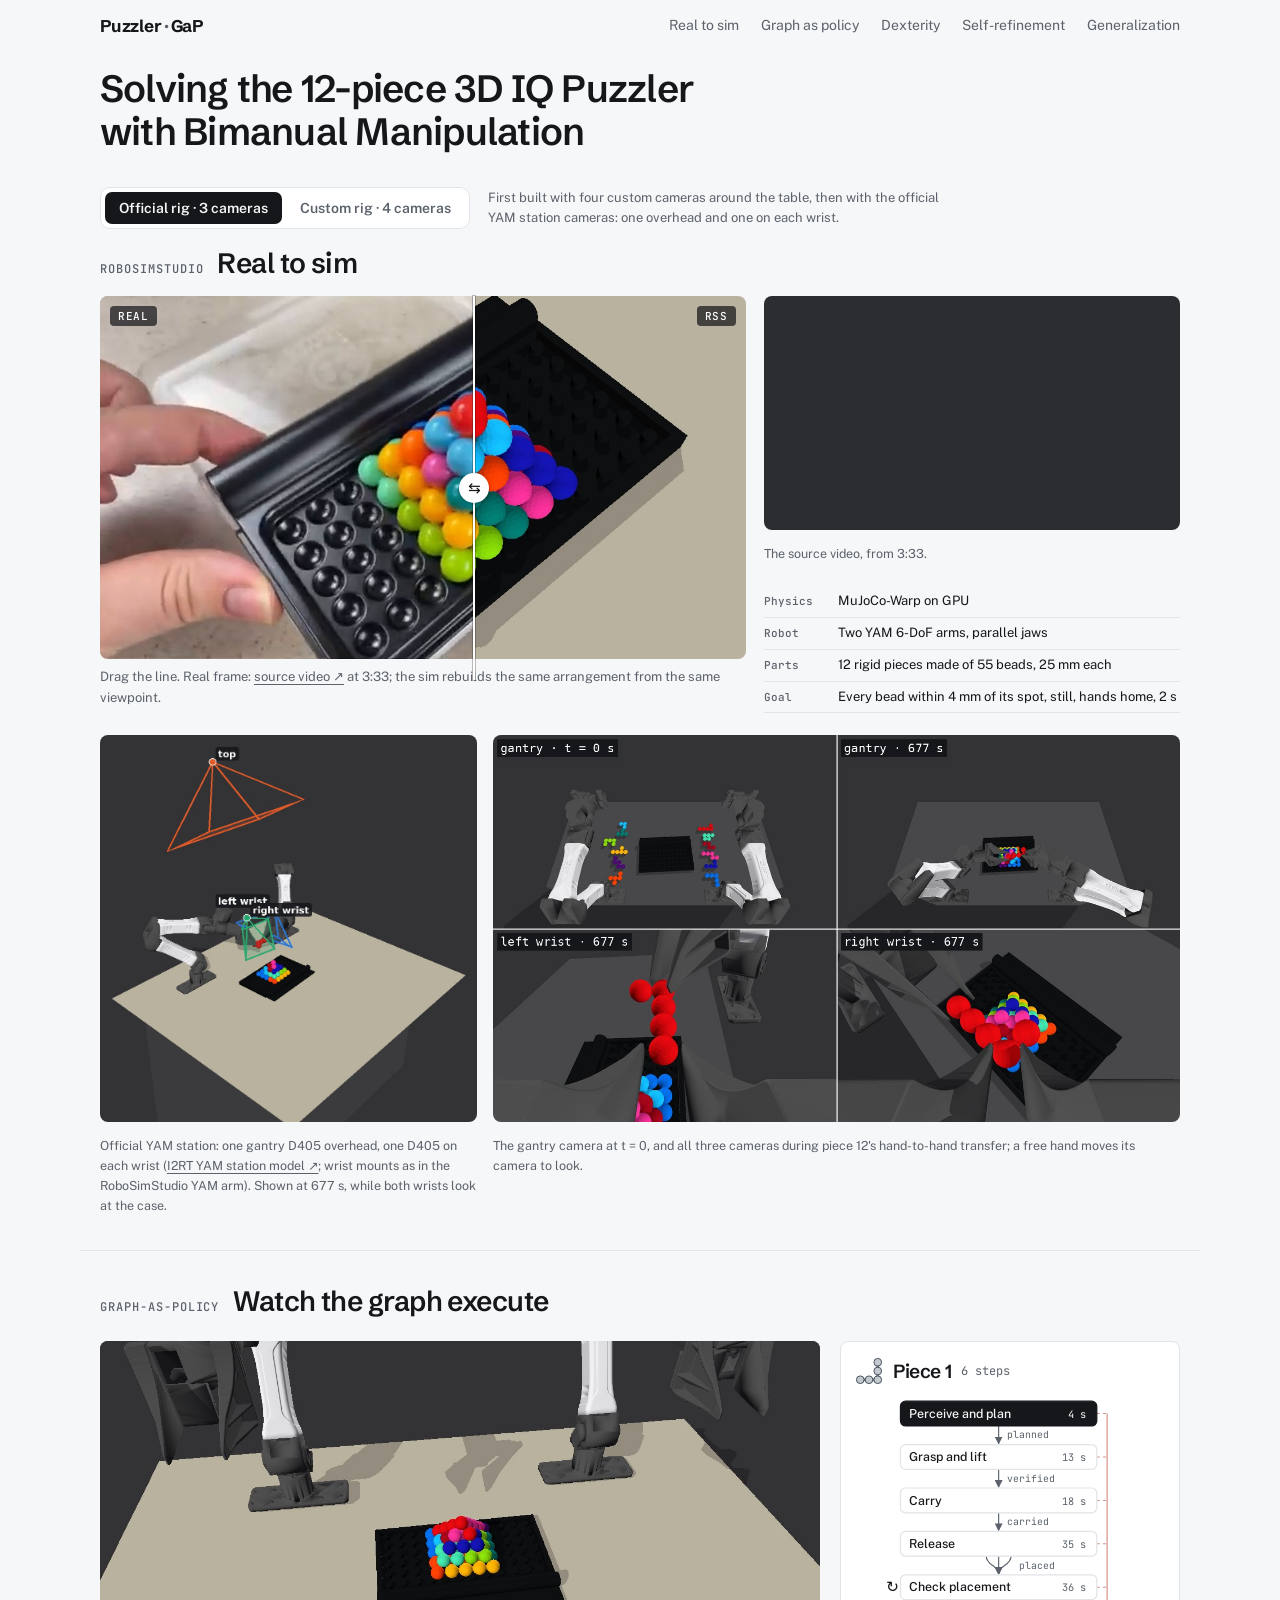
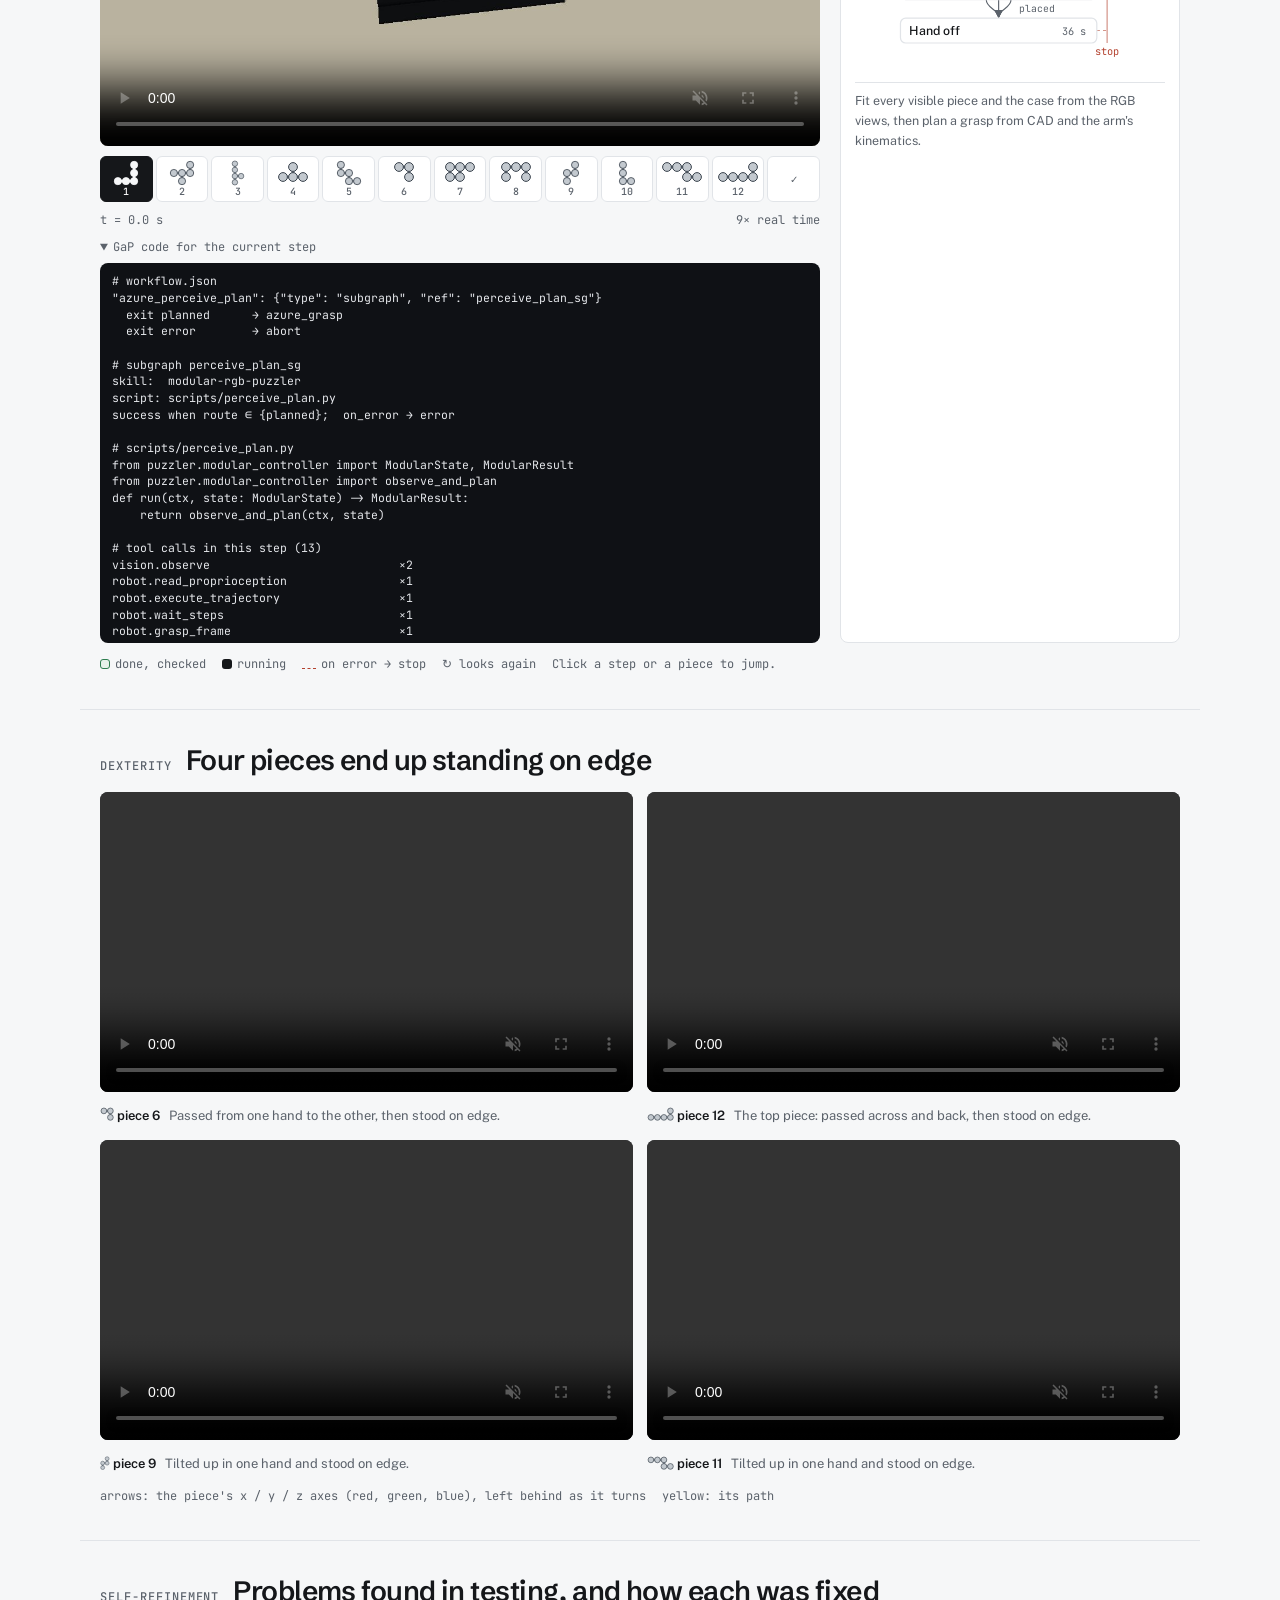
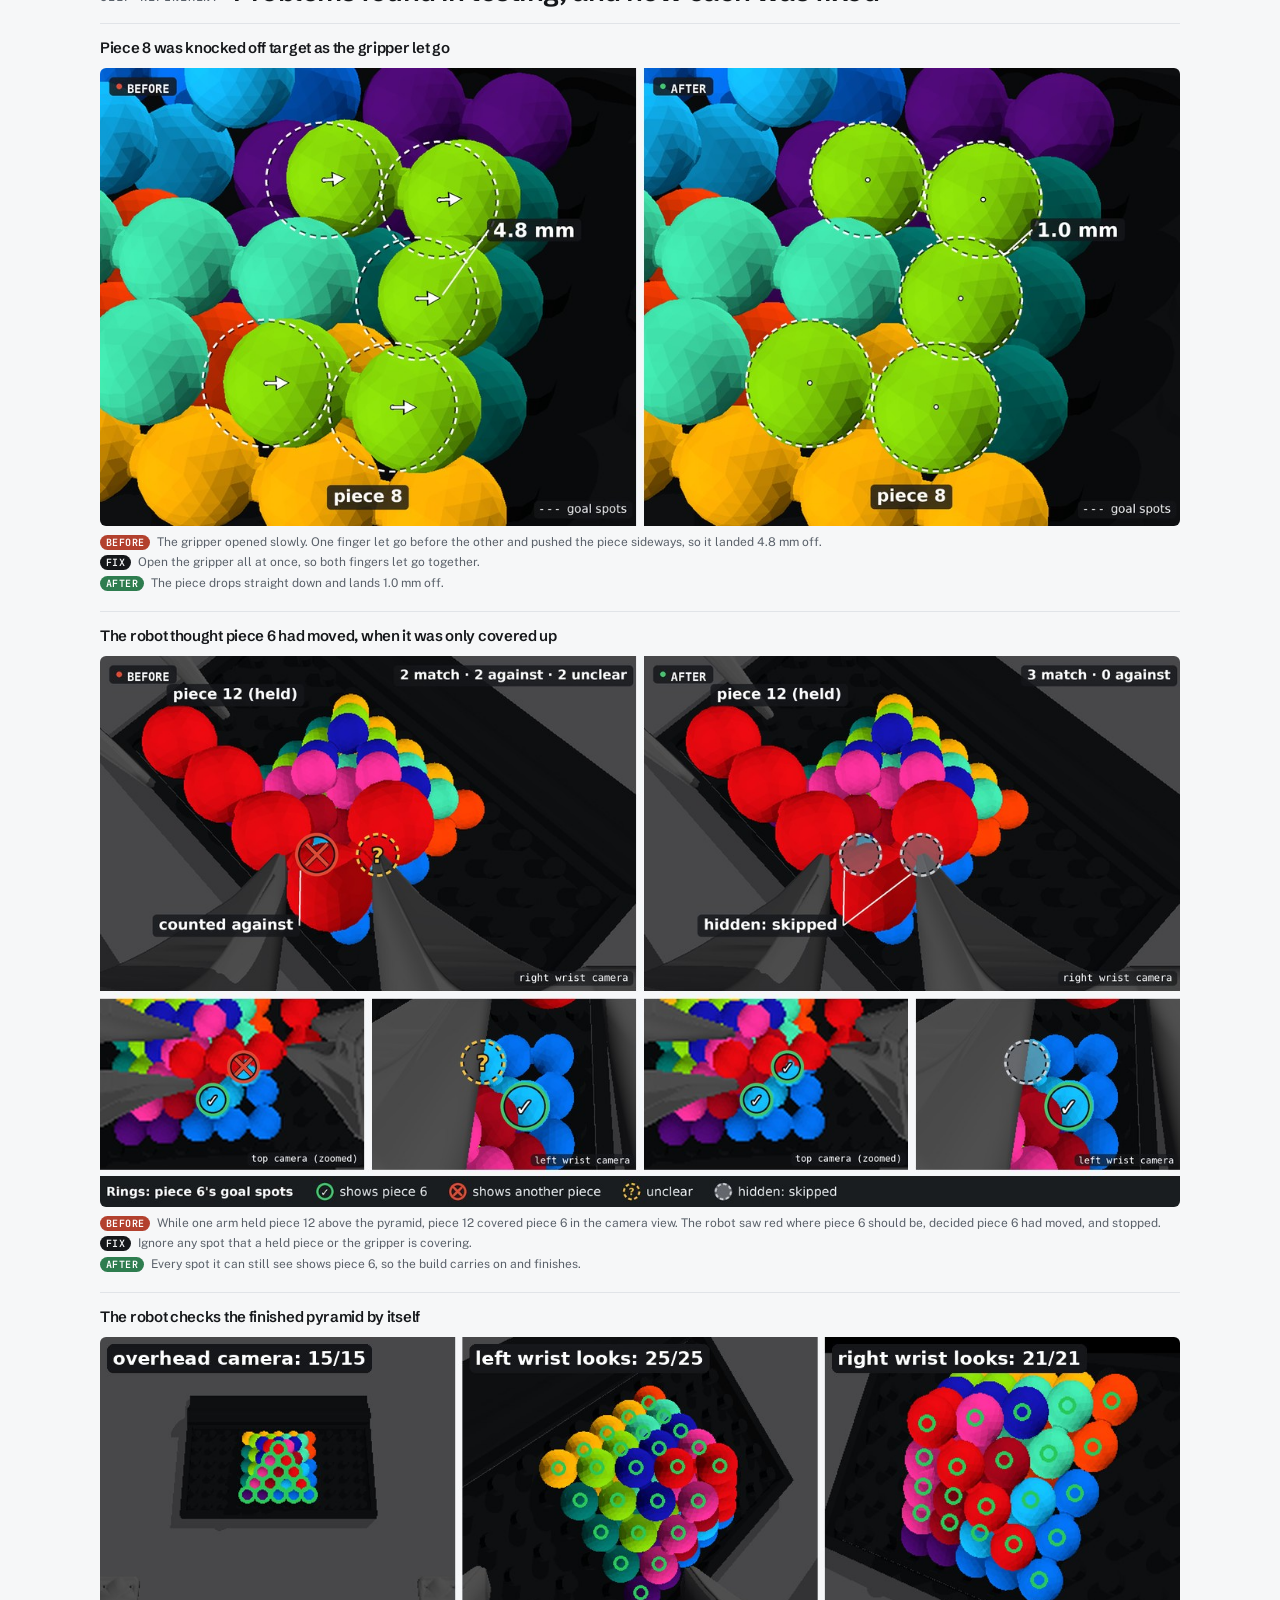
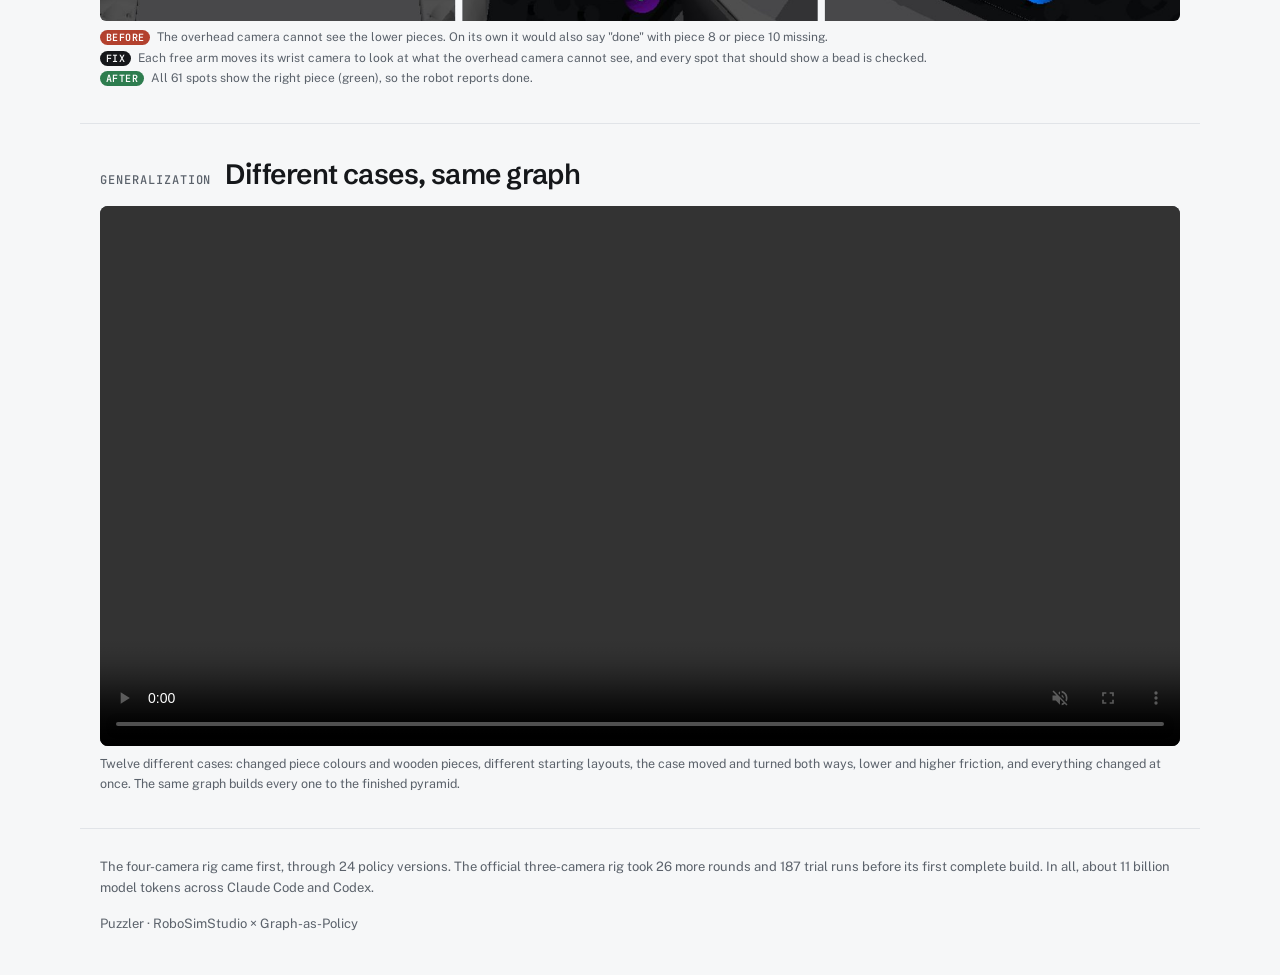
==== commit 145c373a: "Site: perceive step reads 'the RGB views' (the official rig has three cameras) Co-Authored-By: Claud" ====
--- a/site/index.html
+++ b/site/index.html
@@ -137,6 +137,6 @@
     <p>The four-camera rig came first, through 24 policy versions. The official three-camera rig took 26 more rounds and 187 trial runs before its first complete build. In all, about 11 billion model tokens across Claude Code and Codex.</p>
     <p>Puzzler · RoboSimStudio × Graph-as-Policy</p>
   </footer>
-  <script id="page-data" type="application/json">{"rigs": {"official": {"control_hz": 50.0, "steps": 44318, "sim_time_s": 886.4, "rss_success": true, "graph_success": true, "checkpoints_passed": 84, "checkpoints_total": 84, "pieces_placed": 12, "audit_success": true, "audit_max_mm": 3.03, "audit_stable_s": 50.3, "error": null, "pieces": [{"name": "azure", "color": "#036de8", "nodes": [{"id": "azure_perceive_plan", "kind": "perceive_plan", "label": "Perceive and plan", "detail": "Fit every visible piece and the case from the four RGB views, then plan a grasp from CAD and the arm's kinematics.", "exits": ["planned"], "exit": "planned", "start": 0, "end": 209, "passed": true, "checkpoint": "perceive_plan", "metrics": {}, "code": "# workflow.json\n\"azure_perceive_plan\": {\"type\": \"subgraph\", \"ref\": \"perceive_plan_sg\"}\n  exit planned      \u2192 azure_grasp\n  exit error        \u2192 abort\n\n# subgraph perceive_plan_sg\nskill:  modular-rgb-puzzler\nscript: scripts/perceive_plan.py\nsuccess when route \u2208 {planned};  on_error \u2192 error\n\n# scripts/perceive_plan.py\nfrom puzzler.modular_controller import ModularState, ModularResult\nfrom puzzler.modular_controller import observe_and_plan\ndef run(ctx, state: ModularState) -> ModularResult:\n    return observe_and_plan(ctx, state)\n\n# tool calls in this step (13)\nvision.observe                           \u00d72\nrobot.read_proprioception                \u00d71\nrobot.execute_trajectory                 \u00d71\nrobot.wait_steps                         \u00d71\nrobot.grasp_frame                        \u00d71\npuzzle.plan_pose                         \u00d75\nrobot.get_ee_pose                        \u00d72", "relook": false}, {"id": "azure_grasp", "kind": "grasp", "label": "Grasp and lift", "detail": "Close on the planned beads, lift, and confirm the hold from a fresh RGB frame and the jaw encoders.", "exits": ["verified"], "exit": "verified", "start": 209, "end": 645, "passed": true, "checkpoint": "grasp", "metrics": {}, "code": "# workflow.json\n\"azure_grasp\": {\"type\": \"subgraph\", \"ref\": \"grasp_sg\"}\n  exit verified     \u2192 azure_transport\n  exit error        \u2192 abort\n\n# subgraph grasp_sg\nskill:  modular-rgb-puzzler\nscript: scripts/grasp.py\nsuccess when route \u2208 {verified};  on_error \u2192 error\n\n# scripts/grasp.py\nfrom puzzler.modular_controller import ModularState, ModularResult\nfrom puzzler.modular_controller import grasp_and_bind\ndef run(ctx, state: ModularState) -> ModularResult:\n    return grasp_and_bind(ctx, state)\n\n# tool calls in this step (24)\nrobot.read_proprioception                \u00d71\nrobot.set_grip                           \u00d72\npuzzle.plan_pose                         \u00d72\nrobot.execute_trajectory                 \u00d73\nrobot.get_ee_pose                        \u00d79\nrobot.wait_steps                         \u00d74\npuzzle.plan_path                         \u00d71\npuzzle.capture_conditional_attachment    \u00d71\nvision.observe                           \u00d71", "relook": false}, {"id": "azure_transport", "kind": "transport", "label": "Carry", "detail": "Move the held piece above its pyramid site, planned from the observed case pose.", "exits": ["carried"], "exit": "carried", "start": 645, "end": 890, "passed": true, "checkpoint": "transport", "metrics": {}, "code": "# workflow.json\n\"azure_transport\": {\"type\": \"subgraph\", \"ref\": \"transport_sg\"}\n  exit carried      \u2192 azure_release\n  exit error        \u2192 abort\n\n# subgraph transport_sg\nskill:  modular-rgb-puzzler\nscript: scripts/transport.py\nsuccess when route \u2208 {carried};  on_error \u2192 error\n\n# scripts/transport.py\nfrom puzzler.modular_controller import ModularState, ModularResult\nfrom puzzler.modular_controller import transport\ndef run(ctx, state: ModularState) -> ModularResult:\n    return transport(ctx, state)\n\n# tool calls in this step (11)\nrobot.read_proprioception                \u00d71\npuzzle.propagate_conditional_attachment  \u00d71\npuzzle.plan_path                         \u00d71\nrobot.execute_trajectory                 \u00d71\nrobot.get_ee_pose                        \u00d75\nrobot.wait_steps                         \u00d71\nrobot.execution_journal_cursor           \u00d71", "relook": false}, {"id": "azure_release", "kind": "release", "label": "Release", "detail": "Lower, open the jaw, and back away.", "exits": ["placed", "missed", "uncertain"], "exit": "placed", "start": 890, "end": 1768, "passed": true, "checkpoint": "release", "metrics": {"placement_error_mm": 0.39, "stable_s": 14.0}, "code": "# workflow.json\n\"azure_release\": {\"type\": \"subgraph\", \"ref\": \"release_sg\"}\n  exit placed       \u2192 azure_receipt_settle\n  exit uncertain    \u2192 azure_receipt_settle\n  exit missed       \u2192 azure_receipt_settle\n  exit error        \u2192 abort\n\n# subgraph release_sg\nskill:  modular-rgb-puzzler\nscript: scripts/release.py\nsuccess when route \u2208 {placed, uncertain, missed};  on_error \u2192 error\n\n# scripts/release.py\nfrom puzzler.modular_controller import ModularState, ModularResult\nfrom puzzler.modular_controller import carry_and_release\ndef run(ctx, state: ModularState) -> ModularResult:\n    if state['piece'] == 'cyan':\n        parameters = {**state['parameters'], 'release_module': 'puzzler.cyan_receiver_release_feedback_delivery'}\n        state = {**state, 'parameters': parameters}\n    return carry_and_release(ctx, state)\n\n# tool calls in this step (57)\npuzzle.propagate_conditional_attachment  \u00d72\nrobot.read_proprioception                \u00d72\nrobot.execution_journal_cursor           \u00d71\nvision.observe                           \u00d73\nrobot.get_ee_pose                        \u00d720\npuzzle.plan_pose                         \u00d71\nrobot.execute_trajectory                 \u00d74\nrobot.wait_steps                         \u00d712\nrobot.set_grip                           \u00d73\npuzzle.plan_path                         \u00d72\nrobot.grasp_frame                        \u00d74\nrobot.go_home                            \u00d73", "relook": false}, {"id": "azure_receipt_settle", "kind": "receipt_settle", "label": "Check placement", "detail": "Two RGB frames one second apart must agree: piece still, hand clear, beads at their sites.", "exits": ["placed", "executed_visual_unknown", "executed_visual_unverified"], "exit": "placed", "start": 1768, "end": 1776, "passed": true, "checkpoint": "release", "metrics": {"placement_error_mm": 0.39, "stable_s": 14.16}, "code": "# workflow.json\n\"azure_receipt_settle\": {\"type\": \"subgraph\", \"ref\": \"receipt_settle_sg\"}\n  exit placed       \u2192 azure_handoff\n  exit executed_visual_unknown \u2192 azure_handoff\n  exit executed_visual_unverified \u2192 azure_handoff\n  exit error        \u2192 abort\n  exit unknown      \u2192 abort\n\n# subgraph receipt_settle_sg\nskill:  modular-rgb-puzzler\nscript: scripts/receipt_settle.py\nsuccess when route \u2208 {placed, unknown, executed_visual_unknown, executed_visual_unverified};  on_error \u2192 error\n\n# scripts/receipt_settle.py\nfrom puzzler.modular_controller import ModularState, ModularResult\nfrom puzzler.unified_contract import settle_placement_evidence\ndef run(ctx, state: ModularState) -> ModularResult:\n    return settle_placement_evidence(ctx, state)\n\n# tool calls in this step (2)\nrobot.get_ee_pose                        \u00d72", "relook": true}, {"id": "azure_handoff", "kind": "handoff", "label": "Hand off", "detail": "Pass the updated scene state to the next piece's subgraph.", "exits": ["advanced"], "exit": "advanced", "start": 1776, "end": 1784, "passed": true, "checkpoint": "handoff", "metrics": {"placement_error_mm": 0.39, "stable_s": 14.32}, "code": "# workflow.json\n\"azure_handoff\": {\"type\": \"subgraph\", \"ref\": \"handoff_sg\"}\n  exit advanced     \u2192 orange_perceive_plan\n  exit error        \u2192 abort\n\n# subgraph handoff_sg\nskill:  modular-rgb-puzzler\nscript: scripts/handoff.py\nsuccess when route \u2208 {advanced};  on_error \u2192 error\n\n# scripts/handoff.py\nfrom puzzler.modular_controller import ModularState, ModularResult\nfrom puzzler.unified_contract import verified_handoff\ndef run(ctx, state: ModularState, expected_piece: str) -> ModularResult:\n    return verified_handoff(ctx, state, expected_piece)\n\n# tool calls in this step (2)\nrobot.get_ee_pose                        \u00d72", "relook": false}], "number": 1, "cells": [[0, 2], [1, 2], [2, 0], [2, 1], [2, 2]], "start": 0, "end": 1784, "placed": true, "placement_error_mm": 0.39}, {"name": "orange", "color": "#ff3f02", "nodes": [{"id": "orange_perceive_plan", "kind": "perceive_plan", "label": "Perceive and plan", "detail": "Fit every visible piece and the case from the four RGB views, then plan a grasp from CAD and the arm's kinematics.", "exits": ["planned"], "exit": "planned", "start": 1784, "end": 1990, "passed": true, "checkpoint": "perceive_plan", "metrics": {"earlier_pieces_max_mm": 0.39}, "code": "# workflow.json\n\"orange_perceive_plan\": {\"type\": \"subgraph\", \"ref\": \"perceive_plan_sg\"}\n  exit planned      \u2192 orange_grasp\n  exit error        \u2192 abort\n\n# subgraph perceive_plan_sg\nskill:  modular-rgb-puzzler\nscript: scripts/perceive_plan.py\nsuccess when route \u2208 {planned};  on_error \u2192 error\n\n# scripts/perceive_plan.py\nfrom puzzler.modular_controller import ModularState, ModularResult\nfrom puzzler.modular_controller import observe_and_plan\ndef run(ctx, state: ModularState) -> ModularResult:\n    return observe_and_plan(ctx, state)\n\n# tool calls in this step (13)\nvision.observe                           \u00d72\nrobot.read_proprioception                \u00d71\nrobot.execute_trajectory                 \u00d71\nrobot.wait_steps                         \u00d71\nrobot.grasp_frame                        \u00d71\npuzzle.plan_pose                         \u00d75\nrobot.get_ee_pose                        \u00d72", "relook": false}, {"id": "orange_grasp", "kind": "grasp", "label": "Grasp and lift", "detail": "Close on the planned beads, lift, and confirm the hold from a fresh RGB frame and the jaw encoders.", "exits": ["verified"], "exit": "verified", "start": 1990, "end": 2306, "passed": true, "checkpoint": "grasp", "metrics": {"earlier_pieces_max_mm": 0.39}, "code": "# workflow.json\n\"orange_grasp\": {\"type\": \"subgraph\", \"ref\": \"grasp_sg\"}\n  exit verified     \u2192 orange_transport\n  exit error        \u2192 abort\n\n# subgraph grasp_sg\nskill:  modular-rgb-puzzler\nscript: scripts/grasp.py\nsuccess when route \u2208 {verified};  on_error \u2192 error\n\n# scripts/grasp.py\nfrom puzzler.modular_controller import ModularState, ModularResult\nfrom puzzler.modular_controller import grasp_and_bind\ndef run(ctx, state: ModularState) -> ModularResult:\n    return grasp_and_bind(ctx, state)\n\n# tool calls in this step (26)\nrobot.read_proprioception                \u00d71\nrobot.set_grip                           \u00d72\npuzzle.plan_pose                         \u00d72\nrobot.execute_trajectory                 \u00d73\nrobot.get_ee_pose                        \u00d710\nrobot.wait_steps                         \u00d75\npuzzle.plan_path                         \u00d71\npuzzle.capture_conditional_attachment    \u00d71\nvision.observe                           \u00d71", "relook": false}, {"id": "orange_transport", "kind": "transport", "label": "Carry", "detail": "Move the held piece above its pyramid site, planned from the observed case pose.", "exits": ["carried"], "exit": "carried", "start": 2306, "end": 2573, "passed": true, "checkpoint": "transport", "metrics": {"earlier_pieces_max_mm": 0.39}, "code": "# workflow.json\n\"orange_transport\": {\"type\": \"subgraph\", \"ref\": \"transport_sg\"}\n  exit carried      \u2192 orange_release\n  exit error        \u2192 abort\n\n# subgraph transport_sg\nskill:  modular-rgb-puzzler\nscript: scripts/transport.py\nsuccess when route \u2208 {carried};  on_error \u2192 error\n\n# scripts/transport.py\nfrom puzzler.modular_controller import ModularState, ModularResult\nfrom puzzler.modular_controller import transport\ndef run(ctx, state: ModularState) -> ModularResult:\n    return transport(ctx, state)\n\n# tool calls in this step (11)\nrobot.read_proprioception                \u00d71\npuzzle.propagate_conditional_attachment  \u00d71\npuzzle.plan_path                         \u00d71\nrobot.execute_trajectory                 \u00d71\nrobot.get_ee_pose                        \u00d75\nrobot.wait_steps                         \u00d71\nrobot.execution_journal_cursor           \u00d71", "relook": false}, {"id": "orange_release", "kind": "release", "label": "Release", "detail": "Lower, open the jaw, and back away.", "exits": ["placed", "missed", "uncertain"], "exit": "placed", "start": 2573, "end": 3475, "passed": true, "checkpoint": "release", "metrics": {"placement_error_mm": 0.3, "earlier_pieces_max_mm": 0.5, "stable_s": 14.26}, "code": "# workflow.json\n\"orange_release\": {\"type\": \"subgraph\", \"ref\": \"release_sg\"}\n  exit placed       \u2192 orange_receipt_settle\n  exit uncertain    \u2192 orange_receipt_settle\n  exit missed       \u2192 orange_receipt_settle\n  exit error        \u2192 abort\n\n# subgraph release_sg\nskill:  modular-rgb-puzzler\nscript: scripts/release.py\nsuccess when route \u2208 {placed, uncertain, missed};  on_error \u2192 error\n\n# scripts/release.py\nfrom puzzler.modular_controller import ModularState, ModularResult\nfrom puzzler.modular_controller import carry_and_release\ndef run(ctx, state: ModularState) -> ModularResult:\n    if state['piece'] == 'cyan':\n        parameters = {**state['parameters'], 'release_module': 'puzzler.cyan_receiver_release_feedback_delivery'}\n        state = {**state, 'parameters': parameters}\n    return carry_and_release(ctx, state)\n\n# tool calls in this step (55)\npuzzle.propagate_conditional_attachment  \u00d72\nrobot.read_proprioception                \u00d72\nrobot.execution_journal_cursor           \u00d71\nvision.observe                           \u00d73\nrobot.get_ee_pose                        \u00d719\npuzzle.plan_pose                         \u00d71\nrobot.execute_trajectory                 \u00d74\nrobot.wait_steps                         \u00d711\nrobot.set_grip                           \u00d73\npuzzle.plan_path                         \u00d72\nrobot.grasp_frame                        \u00d74\nrobot.go_home                            \u00d73", "relook": false}, {"id": "orange_receipt_settle", "kind": "receipt_settle", "label": "Check placement", "detail": "Two RGB frames one second apart must agree: piece still, hand clear, beads at their sites.", "exits": ["placed", "executed_visual_unknown", "executed_visual_unverified"], "exit": "placed", "start": 3475, "end": 3480, "passed": true, "checkpoint": "release", "metrics": {"placement_error_mm": 0.3, "earlier_pieces_max_mm": 0.5, "stable_s": 14.36}, "code": "# workflow.json\n\"orange_receipt_settle\": {\"type\": \"subgraph\", \"ref\": \"receipt_settle_sg\"}\n  exit placed       \u2192 orange_handoff\n  exit executed_visual_unknown \u2192 orange_handoff\n  exit executed_visual_unverified \u2192 orange_handoff\n  exit error        \u2192 abort\n  exit unknown      \u2192 abort\n\n# subgraph receipt_settle_sg\nskill:  modular-rgb-puzzler\nscript: scripts/receipt_settle.py\nsuccess when route \u2208 {placed, unknown, executed_visual_unknown, executed_visual_unverified};  on_error \u2192 error\n\n# scripts/receipt_settle.py\nfrom puzzler.modular_controller import ModularState, ModularResult\nfrom puzzler.unified_contract import settle_placement_evidence\ndef run(ctx, state: ModularState) -> ModularResult:\n    return settle_placement_evidence(ctx, state)\n\n# tool calls in this step (2)\nrobot.get_ee_pose                        \u00d72", "relook": true}, {"id": "orange_handoff", "kind": "handoff", "label": "Hand off", "detail": "Pass the updated scene state to the next piece's subgraph.", "exits": ["advanced"], "exit": "advanced", "start": 3480, "end": 3486, "passed": true, "checkpoint": "handoff", "metrics": {"placement_error_mm": 0.3, "earlier_pieces_max_mm": 0.5, "stable_s": 14.48}, "code": "# workflow.json\n\"orange_handoff\": {\"type\": \"subgraph\", \"ref\": \"handoff_sg\"}\n  exit advanced     \u2192 yellow_perceive_plan\n  exit error        \u2192 abort\n\n# subgraph handoff_sg\nskill:  modular-rgb-puzzler\nscript: scripts/handoff.py\nsuccess when route \u2208 {advanced};  on_error \u2192 error\n\n# scripts/handoff.py\nfrom puzzler.modular_controller import ModularState, ModularResult\nfrom puzzler.unified_contract import verified_handoff\ndef run(ctx, state: ModularState, expected_piece: str) -> ModularResult:\n    return verified_handoff(ctx, state, expected_piece)\n\n# tool calls in this step (2)\nrobot.get_ee_pose                        \u00d72", "relook": false}], "number": 2, "cells": [[0, 2], [1, 0], [1, 1], [1, 2], [2, 1]], "start": 1784, "end": 3486, "placed": true, "placement_error_mm": 0.3}, {"name": "yellow", "color": "#ffaf02", "nodes": [{"id": "yellow_perceive_plan", "kind": "perceive_plan", "label": "Perceive and plan", "detail": "Fit every visible piece and the case from the four RGB views, then plan a grasp from CAD and the arm's kinematics.", "exits": ["planned"], "exit": "planned", "start": 3486, "end": 3660, "passed": true, "checkpoint": "perceive_plan", "metrics": {"earlier_pieces_max_mm": 0.5}, "code": "# workflow.json\n\"yellow_perceive_plan\": {\"type\": \"subgraph\", \"ref\": \"perceive_plan_sg\"}\n  exit planned      \u2192 yellow_grasp\n  exit error        \u2192 abort\n\n# subgraph perceive_plan_sg\nskill:  modular-rgb-puzzler\nscript: scripts/perceive_plan.py\nsuccess when route \u2208 {planned};  on_error \u2192 error\n\n# scripts/perceive_plan.py\nfrom puzzler.modular_controller import ModularState, ModularResult\nfrom puzzler.modular_controller import observe_and_plan\ndef run(ctx, state: ModularState) -> ModularResult:\n    return observe_and_plan(ctx, state)\n\n# tool calls in this step (13)\nvision.observe                           \u00d72\nrobot.read_proprioception                \u00d71\nrobot.execute_trajectory                 \u00d71\nrobot.wait_steps                         \u00d71\nrobot.grasp_frame                        \u00d71\npuzzle.plan_pose                         \u00d75\nrobot.get_ee_pose                        \u00d72", "relook": false}, {"id": "yellow_grasp", "kind": "grasp", "label": "Grasp and lift", "detail": "Close on the planned beads, lift, and confirm the hold from a fresh RGB frame and the jaw encoders.", "exits": ["verified"], "exit": "verified", "start": 3660, "end": 4156, "passed": true, "checkpoint": "grasp", "metrics": {"earlier_pieces_max_mm": 0.5}, "code": "# workflow.json\n\"yellow_grasp\": {\"type\": \"subgraph\", \"ref\": \"grasp_sg\"}\n  exit verified     \u2192 yellow_transport\n  exit error        \u2192 abort\n\n# subgraph grasp_sg\nskill:  modular-rgb-puzzler\nscript: scripts/grasp.py\nsuccess when route \u2208 {verified};  on_error \u2192 error\n\n# scripts/grasp.py\nfrom puzzler.modular_controller import ModularState, ModularResult\nfrom puzzler.modular_controller import grasp_and_bind\ndef run(ctx, state: ModularState) -> ModularResult:\n    return grasp_and_bind(ctx, state)\n\n# tool calls in this step (28)\nrobot.read_proprioception                \u00d71\nrobot.set_grip                           \u00d72\npuzzle.plan_pose                         \u00d72\nrobot.execute_trajectory                 \u00d73\nrobot.get_ee_pose                        \u00d711\nrobot.wait_steps                         \u00d76\npuzzle.plan_path                         \u00d71\npuzzle.capture_conditional_attachment    \u00d71\nvision.observe                           \u00d71", "relook": false}, {"id": "yellow_transport", "kind": "transport", "label": "Carry", "detail": "Move the held piece above its pyramid site, planned from the observed case pose.", "exits": ["carried"], "exit": "carried", "start": 4156, "end": 4878, "passed": true, "checkpoint": "transport", "metrics": {"earlier_pieces_max_mm": 0.5}, "code": "# workflow.json\n\"yellow_transport\": {\"type\": \"subgraph\", \"ref\": \"transport_sg\"}\n  exit carried      \u2192 yellow_release\n  exit error        \u2192 abort\n\n# subgraph transport_sg\nskill:  modular-rgb-puzzler\nscript: scripts/transport.py\nsuccess when route \u2208 {carried};  on_error \u2192 error\n\n# scripts/transport.py\nfrom puzzler.modular_controller import ModularState, ModularResult\nfrom puzzler.modular_controller import transport\ndef run(ctx, state: ModularState) -> ModularResult:\n    return transport(ctx, state)\n\n# tool calls in this step (12)\nrobot.read_proprioception                \u00d71\npuzzle.propagate_conditional_attachment  \u00d71\npuzzle.plan_path                         \u00d71\npuzzle.plan_joint_path                   \u00d71\nrobot.execute_trajectory                 \u00d71\nrobot.get_ee_pose                        \u00d75\nrobot.wait_steps                         \u00d71\nrobot.execution_journal_cursor           \u00d71", "relook": false}, {"id": "yellow_release", "kind": "release", "label": "Release", "detail": "Lower, open the jaw, and back away.", "exits": ["placed", "missed", "uncertain"], "exit": "placed", "start": 4878, "end": 5759, "passed": true, "checkpoint": "release", "metrics": {"placement_error_mm": 0.96, "earlier_pieces_max_mm": 0.52, "stable_s": 13.9}, "code": "# workflow.json\n\"yellow_release\": {\"type\": \"subgraph\", \"ref\": \"release_sg\"}\n  exit placed       \u2192 yellow_receipt_settle\n  exit uncertain    \u2192 yellow_receipt_settle\n  exit missed       \u2192 yellow_receipt_settle\n  exit error        \u2192 abort\n\n# subgraph release_sg\nskill:  modular-rgb-puzzler\nscript: scripts/release.py\nsuccess when route \u2208 {placed, uncertain, missed};  on_error \u2192 error\n\n# scripts/release.py\nfrom puzzler.modular_controller import ModularState, ModularResult\nfrom puzzler.modular_controller import carry_and_release\ndef run(ctx, state: ModularState) -> ModularResult:\n    if state['piece'] == 'cyan':\n        parameters = {**state['parameters'], 'release_module': 'puzzler.cyan_receiver_release_feedback_delivery'}\n        state = {**state, 'parameters': parameters}\n    return carry_and_release(ctx, state)\n\n# tool calls in this step (57)\npuzzle.propagate_conditional_attachment  \u00d72\nrobot.read_proprioception                \u00d72\nrobot.execution_journal_cursor           \u00d71\nvision.observe                           \u00d73\nrobot.get_ee_pose                        \u00d720\npuzzle.plan_pose                         \u00d71\nrobot.execute_trajectory                 \u00d74\nrobot.wait_steps                         \u00d712\nrobot.set_grip                           \u00d73\npuzzle.plan_path                         \u00d72\nrobot.grasp_frame                        \u00d74\nrobot.go_home                            \u00d73", "relook": false}, {"id": "yellow_receipt_settle", "kind": "receipt_settle", "label": "Check placement", "detail": "Two RGB frames one second apart must agree: piece still, hand clear, beads at their sites.", "exits": ["placed", "executed_visual_unknown", "executed_visual_unverified"], "exit": "placed", "start": 5759, "end": 5794, "passed": true, "checkpoint": "release", "metrics": {"placement_error_mm": 0.93, "earlier_pieces_max_mm": 0.52, "stable_s": 14.6}, "code": "# workflow.json\n\"yellow_receipt_settle\": {\"type\": \"subgraph\", \"ref\": \"receipt_settle_sg\"}\n  exit placed       \u2192 yellow_handoff\n  exit executed_visual_unknown \u2192 yellow_handoff\n  exit executed_visual_unverified \u2192 yellow_handoff\n  exit error        \u2192 abort\n  exit unknown      \u2192 abort\n\n# subgraph receipt_settle_sg\nskill:  modular-rgb-puzzler\nscript: scripts/receipt_settle.py\nsuccess when route \u2208 {placed, unknown, executed_visual_unknown, executed_visual_unverified};  on_error \u2192 error\n\n# scripts/receipt_settle.py\nfrom puzzler.modular_controller import ModularState, ModularResult\nfrom puzzler.unified_contract import settle_placement_evidence\ndef run(ctx, state: ModularState) -> ModularResult:\n    return settle_placement_evidence(ctx, state)\n\n# tool calls in this step (2)\nrobot.get_ee_pose                        \u00d72", "relook": true}, {"id": "yellow_handoff", "kind": "handoff", "label": "Hand off", "detail": "Pass the updated scene state to the next piece's subgraph.", "exits": ["advanced"], "exit": "advanced", "start": 5794, "end": 5809, "passed": true, "checkpoint": "handoff", "metrics": {"placement_error_mm": 0.92, "earlier_pieces_max_mm": 0.52, "stable_s": 14.9}, "code": "# workflow.json\n\"yellow_handoff\": {\"type\": \"subgraph\", \"ref\": \"handoff_sg\"}\n  exit advanced     \u2192 teal_perceive_plan\n  exit error        \u2192 abort\n\n# subgraph handoff_sg\nskill:  modular-rgb-puzzler\nscript: scripts/handoff.py\nsuccess when route \u2208 {advanced};  on_error \u2192 error\n\n# scripts/handoff.py\nfrom puzzler.modular_controller import ModularState, ModularResult\nfrom puzzler.unified_contract import verified_handoff\ndef run(ctx, state: ModularState, expected_piece: str) -> ModularResult:\n    return verified_handoff(ctx, state, expected_piece)\n\n# tool calls in this step (2)\nrobot.get_ee_pose                        \u00d72", "relook": false}], "number": 3, "cells": [[0, 0], [1, 0], [2, 0], [2, 1], [3, 0]], "start": 3486, "end": 5809, "placed": true, "placement_error_mm": 0.96}, {"name": "teal", "color": "#027a70", "nodes": [{"id": "teal_perceive_plan", "kind": "perceive_plan", "label": "Perceive and plan", "detail": "Fit every visible piece and the case from the four RGB views, then plan a grasp from CAD and the arm's kinematics.", "exits": ["planned"], "exit": "planned", "start": 5809, "end": 5925, "passed": true, "checkpoint": "perceive_plan", "metrics": {"earlier_pieces_max_mm": 0.92}, "code": "# workflow.json\n\"teal_perceive_plan\": {\"type\": \"subgraph\", \"ref\": \"perceive_plan_sg\"}\n  exit planned      \u2192 teal_grasp\n  exit error        \u2192 abort\n\n# subgraph perceive_plan_sg\nskill:  modular-rgb-puzzler\nscript: scripts/perceive_plan.py\nsuccess when route \u2208 {planned};  on_error \u2192 error\n\n# scripts/perceive_plan.py\nfrom puzzler.modular_controller import ModularState, ModularResult\nfrom puzzler.modular_controller import observe_and_plan\ndef run(ctx, state: ModularState) -> ModularResult:\n    return observe_and_plan(ctx, state)\n\n# tool calls in this step (13)\nvision.observe                           \u00d72\nrobot.read_proprioception                \u00d71\nrobot.execute_trajectory                 \u00d71\nrobot.wait_steps                         \u00d71\nrobot.grasp_frame                        \u00d71\npuzzle.plan_pose                         \u00d75\nrobot.get_ee_pose                        \u00d72", "relook": false}, {"id": "teal_grasp", "kind": "grasp", "label": "Grasp and lift", "detail": "Close on the planned beads, lift, and confirm the hold from a fresh RGB frame and the jaw encoders.", "exits": ["verified"], "exit": "verified", "start": 5925, "end": 6286, "passed": true, "checkpoint": "grasp", "metrics": {"earlier_pieces_max_mm": 0.86}, "code": "# workflow.json\n\"teal_grasp\": {\"type\": \"subgraph\", \"ref\": \"grasp_sg\"}\n  exit verified     \u2192 teal_transport\n  exit error        \u2192 abort\n\n# subgraph grasp_sg\nskill:  modular-rgb-puzzler\nscript: scripts/grasp.py\nsuccess when route \u2208 {verified};  on_error \u2192 error\n\n# scripts/grasp.py\nfrom puzzler.modular_controller import ModularState, ModularResult\nfrom puzzler.modular_controller import grasp_and_bind\ndef run(ctx, state: ModularState) -> ModularResult:\n    return grasp_and_bind(ctx, state)\n\n# tool calls in this step (32)\nrobot.read_proprioception                \u00d71\nrobot.set_grip                           \u00d72\npuzzle.plan_pose                         \u00d72\nrobot.execute_trajectory                 \u00d73\nrobot.get_ee_pose                        \u00d713\nrobot.wait_steps                         \u00d78\npuzzle.plan_path                         \u00d71\npuzzle.capture_conditional_attachment    \u00d71\nvision.observe                           \u00d71", "relook": false}, {"id": "teal_transport", "kind": "transport", "label": "Carry", "detail": "Move the held piece above its pyramid site, planned from the observed case pose.", "exits": ["carried"], "exit": "carried", "start": 6286, "end": 6459, "passed": true, "checkpoint": "transport", "metrics": {"earlier_pieces_max_mm": 0.76}, "code": "# workflow.json\n\"teal_transport\": {\"type\": \"subgraph\", \"ref\": \"transport_sg\"}\n  exit carried      \u2192 teal_release\n  exit error        \u2192 abort\n\n# subgraph transport_sg\nskill:  modular-rgb-puzzler\nscript: scripts/transport.py\nsuccess when route \u2208 {carried};  on_error \u2192 error\n\n# scripts/transport.py\nfrom puzzler.modular_controller import ModularState, ModularResult\nfrom puzzler.modular_controller import transport\ndef run(ctx, state: ModularState) -> ModularResult:\n    return transport(ctx, state)\n\n# tool calls in this step (11)\nrobot.read_proprioception                \u00d71\npuzzle.propagate_conditional_attachment  \u00d71\npuzzle.plan_path                         \u00d71\nrobot.execute_trajectory                 \u00d71\nrobot.get_ee_pose                        \u00d75\nrobot.wait_steps                         \u00d71\nrobot.execution_journal_cursor           \u00d71", "relook": false}, {"id": "teal_release", "kind": "release", "label": "Release", "detail": "Lower, open the jaw, and back away.", "exits": ["placed", "missed", "uncertain"], "exit": "placed", "start": 6459, "end": 7395, "passed": true, "checkpoint": "release", "metrics": {"placement_error_mm": 0.35, "earlier_pieces_max_mm": 0.75, "stable_s": 15.08}, "code": "# workflow.json\n\"teal_release\": {\"type\": \"subgraph\", \"ref\": \"release_sg\"}\n  exit placed       \u2192 teal_receipt_settle\n  exit uncertain    \u2192 teal_receipt_settle\n  exit missed       \u2192 teal_receipt_settle\n  exit error        \u2192 abort\n\n# subgraph release_sg\nskill:  modular-rgb-puzzler\nscript: scripts/release.py\nsuccess when route \u2208 {placed, uncertain, missed};  on_error \u2192 error\n\n# scripts/release.py\nfrom puzzler.modular_controller import ModularState, ModularResult\nfrom puzzler.modular_controller import carry_and_release\ndef run(ctx, state: ModularState) -> ModularResult:\n    if state['piece'] == 'cyan':\n        parameters = {**state['parameters'], 'release_module': 'puzzler.cyan_receiver_release_feedback_delivery'}\n        state = {**state, 'parameters': parameters}\n    return carry_and_release(ctx, state)\n\n# tool calls in this step (57)\npuzzle.propagate_conditional_attachment  \u00d72\nrobot.read_proprioception                \u00d72\nrobot.execution_journal_cursor           \u00d71\nvision.observe                           \u00d73\nrobot.get_ee_pose                        \u00d720\npuzzle.plan_pose                         \u00d71\nrobot.execute_trajectory                 \u00d74\nrobot.wait_steps                         \u00d712\nrobot.set_grip                           \u00d73\npuzzle.plan_path                         \u00d72\nrobot.grasp_frame                        \u00d74\nrobot.go_home                            \u00d73", "relook": false}, {"id": "teal_receipt_settle", "kind": "receipt_settle", "label": "Check placement", "detail": "Two RGB frames one second apart must agree: piece still, hand clear, beads at their sites.", "exits": ["placed", "executed_visual_unknown", "executed_visual_unverified"], "exit": "placed", "start": 7395, "end": 7404, "passed": true, "checkpoint": "release", "metrics": {"placement_error_mm": 0.35, "earlier_pieces_max_mm": 0.52, "stable_s": 15.26}, "code": "# workflow.json\n\"teal_receipt_settle\": {\"type\": \"subgraph\", \"ref\": \"receipt_settle_sg\"}\n  exit placed       \u2192 teal_handoff\n  exit executed_visual_unknown \u2192 teal_handoff\n  exit executed_visual_unverified \u2192 teal_handoff\n  exit error        \u2192 abort\n  exit unknown      \u2192 abort\n\n# subgraph receipt_settle_sg\nskill:  modular-rgb-puzzler\nscript: scripts/receipt_settle.py\nsuccess when route \u2208 {placed, unknown, executed_visual_unknown, executed_visual_unverified};  on_error \u2192 error\n\n# scripts/receipt_settle.py\nfrom puzzler.modular_controller import ModularState, ModularResult\nfrom puzzler.unified_contract import settle_placement_evidence\ndef run(ctx, state: ModularState) -> ModularResult:\n    return settle_placement_evidence(ctx, state)\n\n# tool calls in this step (2)\nrobot.get_ee_pose                        \u00d72", "relook": true}, {"id": "teal_handoff", "kind": "handoff", "label": "Hand off", "detail": "Pass the updated scene state to the next piece's subgraph.", "exits": ["advanced"], "exit": "advanced", "start": 7404, "end": 7419, "passed": true, "checkpoint": "handoff", "metrics": {"placement_error_mm": 0.35, "earlier_pieces_max_mm": 0.52, "stable_s": 15.56}, "code": "# workflow.json\n\"teal_handoff\": {\"type\": \"subgraph\", \"ref\": \"handoff_sg\"}\n  exit advanced     \u2192 purple_perceive_plan\n  exit error        \u2192 abort\n\n# subgraph handoff_sg\nskill:  modular-rgb-puzzler\nscript: scripts/handoff.py\nsuccess when route \u2208 {advanced};  on_error \u2192 error\n\n# scripts/handoff.py\nfrom puzzler.modular_controller import ModularState, ModularResult\nfrom puzzler.unified_contract import verified_handoff\ndef run(ctx, state: ModularState, expected_piece: str) -> ModularResult:\n    return verified_handoff(ctx, state, expected_piece)\n\n# tool calls in this step (2)\nrobot.get_ee_pose                        \u00d72", "relook": false}], "number": 4, "cells": [[0, 1], [1, 0], [1, 1], [1, 2]], "start": 5809, "end": 7419, "placed": true, "placement_error_mm": 0.35}, {"name": "purple", "color": "#4f0a75", "nodes": [{"id": "purple_perceive_plan", "kind": "perceive_plan", "label": "Perceive and plan", "detail": "Fit every visible piece and the case from the four RGB views, then plan a grasp from CAD and the arm's kinematics.", "exits": ["planned"], "exit": "planned", "start": 7419, "end": 7889, "passed": true, "checkpoint": "perceive_plan", "metrics": {"earlier_pieces_max_mm": 0.52}, "code": "# workflow.json\n\"purple_perceive_plan\": {\"type\": \"subgraph\", \"ref\": \"perceive_plan_sg\"}\n  exit planned      \u2192 purple_grasp\n  exit error        \u2192 abort\n\n# subgraph perceive_plan_sg\nskill:  modular-rgb-puzzler\nscript: scripts/perceive_plan.py\nsuccess when route \u2208 {planned};  on_error \u2192 error\n\n# scripts/perceive_plan.py\nfrom puzzler.modular_controller import ModularState, ModularResult\nfrom puzzler.modular_controller import observe_and_plan\ndef run(ctx, state: ModularState) -> ModularResult:\n    return observe_and_plan(ctx, state)\n\n# tool calls in this step (561)\nvision.observe                           \u00d72\nrobot.read_proprioception                \u00d71\nrobot.execute_trajectory                 \u00d71\nrobot.wait_steps                         \u00d71\nrobot.grasp_frame                        \u00d7549\npuzzle.plan_pose                         \u00d75\nrobot.get_ee_pose                        \u00d72", "relook": false}, {"id": "purple_grasp", "kind": "grasp", "label": "Grasp and lift", "detail": "Close on the planned beads, lift, and confirm the hold from a fresh RGB frame and the jaw encoders.", "exits": ["verified"], "exit": "verified", "start": 7889, "end": 8331, "passed": true, "checkpoint": "grasp", "metrics": {"earlier_pieces_max_mm": 0.52}, "code": "# workflow.json\n\"purple_grasp\": {\"type\": \"subgraph\", \"ref\": \"grasp_sg\"}\n  exit verified     \u2192 purple_transport\n  exit error        \u2192 abort\n\n# subgraph grasp_sg\nskill:  modular-rgb-puzzler\nscript: scripts/grasp.py\nsuccess when route \u2208 {verified};  on_error \u2192 error\n\n# scripts/grasp.py\nfrom puzzler.modular_controller import ModularState, ModularResult\nfrom puzzler.modular_controller import grasp_and_bind\ndef run(ctx, state: ModularState) -> ModularResult:\n    return grasp_and_bind(ctx, state)\n\n# tool calls in this step (26)\nrobot.read_proprioception                \u00d71\nrobot.set_grip                           \u00d72\npuzzle.plan_pose                         \u00d72\nrobot.execute_trajectory                 \u00d73\nrobot.get_ee_pose                        \u00d710\nrobot.wait_steps                         \u00d75\npuzzle.plan_path                         \u00d71\npuzzle.capture_conditional_attachment    \u00d71\nvision.observe                           \u00d71", "relook": false}, {"id": "purple_transport", "kind": "transport", "label": "Carry", "detail": "Move the held piece above its pyramid site, planned from the observed case pose.", "exits": ["carried"], "exit": "carried", "start": 8331, "end": 8609, "passed": true, "checkpoint": "transport", "metrics": {"earlier_pieces_max_mm": 0.52}, "code": "# workflow.json\n\"purple_transport\": {\"type\": \"subgraph\", \"ref\": \"transport_sg\"}\n  exit carried      \u2192 purple_release\n  exit error        \u2192 abort\n\n# subgraph transport_sg\nskill:  modular-rgb-puzzler\nscript: scripts/transport.py\nsuccess when route \u2208 {carried};  on_error \u2192 error\n\n# scripts/transport.py\nfrom puzzler.modular_controller import ModularState, ModularResult\nfrom puzzler.modular_controller import transport\ndef run(ctx, state: ModularState) -> ModularResult:\n    return transport(ctx, state)\n\n# tool calls in this step (11)\nrobot.read_proprioception                \u00d71\npuzzle.propagate_conditional_attachment  \u00d71\npuzzle.plan_path                         \u00d71\nrobot.execute_trajectory                 \u00d71\nrobot.get_ee_pose                        \u00d75\nrobot.wait_steps                         \u00d71\nrobot.execution_journal_cursor           \u00d71", "relook": false}, {"id": "purple_release", "kind": "release", "label": "Release", "detail": "Lower, open the jaw, and back away.", "exits": ["placed", "missed", "uncertain"], "exit": "placed", "start": 8609, "end": 9633, "passed": true, "checkpoint": "release", "metrics": {"placement_error_mm": 0.7, "earlier_pieces_max_mm": 0.53, "stable_s": 7.02}, "code": "# workflow.json\n\"purple_release\": {\"type\": \"subgraph\", \"ref\": \"release_sg\"}\n  exit placed       \u2192 purple_receipt_settle\n  exit uncertain    \u2192 purple_receipt_settle\n  exit missed       \u2192 purple_receipt_settle\n  exit error        \u2192 abort\n\n# subgraph release_sg\nskill:  modular-rgb-puzzler\nscript: scripts/release.py\nsuccess when route \u2208 {placed, uncertain, missed};  on_error \u2192 error\n\n# scripts/release.py\nfrom puzzler.modular_controller import ModularState, ModularResult\nfrom puzzler.modular_controller import carry_and_release\ndef run(ctx, state: ModularState) -> ModularResult:\n    if state['piece'] == 'cyan':\n        parameters = {**state['parameters'], 'release_module': 'puzzler.cyan_receiver_release_feedback_delivery'}\n        state = {**state, 'parameters': parameters}\n    return carry_and_release(ctx, state)\n\n# tool calls in this step (82)\npuzzle.propagate_conditional_attachment  \u00d73\nrobot.read_proprioception                \u00d72\nrobot.execution_journal_cursor           \u00d71\nvision.observe                           \u00d79\nrobot.get_ee_pose                        \u00d731\npuzzle.plan_pose                         \u00d74\nrobot.execute_trajectory                 \u00d76\nrobot.wait_steps                         \u00d715\nrobot.set_grip                           \u00d73\npuzzle.plan_path                         \u00d72\nrobot.grasp_frame                        \u00d74\nrobot.go_home                            \u00d72", "relook": false}, {"id": "purple_receipt_settle", "kind": "receipt_settle", "label": "Check placement", "detail": "Two RGB frames one second apart must agree: piece still, hand clear, beads at their sites.", "exits": ["placed", "executed_visual_unknown", "executed_visual_unverified"], "exit": "placed", "start": 9633, "end": 9643, "passed": true, "checkpoint": "conditional_release", "metrics": {"placement_error_mm": 0.7, "earlier_pieces_max_mm": 0.53, "stable_s": 7.22}, "code": "# workflow.json\n\"purple_receipt_settle\": {\"type\": \"subgraph\", \"ref\": \"receipt_settle_sg\"}\n  exit placed       \u2192 purple_handoff\n  exit executed_visual_unknown \u2192 purple_handoff\n  exit executed_visual_unverified \u2192 purple_handoff\n  exit error        \u2192 abort\n  exit unknown      \u2192 abort\n\n# subgraph receipt_settle_sg\nskill:  modular-rgb-puzzler\nscript: scripts/receipt_settle.py\nsuccess when route \u2208 {placed, unknown, executed_visual_unknown, executed_visual_unverified};  on_error \u2192 error\n\n# scripts/receipt_settle.py\nfrom puzzler.modular_controller import ModularState, ModularResult\nfrom puzzler.unified_contract import settle_placement_evidence\ndef run(ctx, state: ModularState) -> ModularResult:\n    return settle_placement_evidence(ctx, state)\n\n# tool calls in this step (2)\nrobot.get_ee_pose                        \u00d72", "relook": true}, {"id": "purple_handoff", "kind": "handoff", "label": "Hand off", "detail": "Pass the updated scene state to the next piece's subgraph.", "exits": ["advanced"], "exit": "advanced", "start": 9643, "end": 9651, "passed": true, "checkpoint": "handoff", "metrics": {"placement_error_mm": 0.69, "earlier_pieces_max_mm": 0.53, "stable_s": 7.38}, "code": "# workflow.json\n\"purple_handoff\": {\"type\": \"subgraph\", \"ref\": \"handoff_sg\"}\n  exit advanced     \u2192 cyan_perceive_plan\n  exit error        \u2192 abort\n\n# subgraph handoff_sg\nskill:  modular-rgb-puzzler\nscript: scripts/handoff.py\nsuccess when route \u2208 {advanced};  on_error \u2192 error\n\n# scripts/handoff.py\nfrom puzzler.modular_controller import ModularState, ModularResult\nfrom puzzler.unified_contract import verified_handoff\ndef run(ctx, state: ModularState, expected_piece: str) -> ModularResult:\n    return verified_handoff(ctx, state, expected_piece)\n\n# tool calls in this step (2)\nrobot.get_ee_pose                        \u00d72", "relook": false}], "number": 5, "cells": [[0, 0], [1, 0], [1, 1], [2, 1], [2, 2]], "start": 7419, "end": 9651, "placed": true, "placement_error_mm": 0.7}, {"name": "cyan", "color": "#11baf9", "nodes": [{"id": "cyan_perceive_plan", "kind": "perceive_plan", "label": "Perceive and plan", "detail": "Fit every visible piece and the case from the four RGB views, then plan a grasp from CAD and the arm's kinematics.", "exits": ["planned"], "exit": "planned", "start": 9651, "end": 9786, "passed": true, "checkpoint": "perceive_plan", "metrics": {"earlier_pieces_max_mm": 0.69}, "code": "# workflow.json\n\"cyan_perceive_plan\": {\"type\": \"subgraph\", \"ref\": \"perceive_plan_sg\"}\n  exit planned      \u2192 cyan_grasp\n  exit error        \u2192 abort\n\n# subgraph perceive_plan_sg\nskill:  modular-rgb-puzzler\nscript: scripts/perceive_plan.py\nsuccess when route \u2208 {planned};  on_error \u2192 error\n\n# scripts/perceive_plan.py\nfrom puzzler.modular_controller import ModularState, ModularResult\nfrom puzzler.modular_controller import observe_and_plan\ndef run(ctx, state: ModularState) -> ModularResult:\n    return observe_and_plan(ctx, state)\n\n# tool calls in this step (10)\nvision.observe                           \u00d72\nrobot.read_proprioception                \u00d71\nrobot.execute_trajectory                 \u00d71\nrobot.wait_steps                         \u00d71\npuzzle.plan_pose                         \u00d73\nrobot.get_ee_pose                        \u00d72", "relook": false}, {"id": "cyan_grasp", "kind": "grasp", "label": "Grasp and lift", "detail": "Close on the planned beads, lift, and confirm the hold from a fresh RGB frame and the jaw encoders.", "exits": ["verified"], "exit": "verified", "start": 9786, "end": 10620, "passed": true, "checkpoint": "grasp", "metrics": {"earlier_pieces_max_mm": 0.67}, "code": "# workflow.json\n\"cyan_grasp\": {\"type\": \"subgraph\", \"ref\": \"grasp_sg\"}\n  exit verified     \u2192 cyan_cyan_approach\n  exit error        \u2192 abort\n\n# subgraph grasp_sg\nskill:  modular-rgb-puzzler\nscript: scripts/grasp.py\nsuccess when route \u2208 {verified};  on_error \u2192 error\n\n# scripts/grasp.py\nfrom puzzler.modular_controller import ModularState, ModularResult\nfrom puzzler.modular_controller import grasp_and_bind\ndef run(ctx, state: ModularState) -> ModularResult:\n    return grasp_and_bind(ctx, state)\n\n# tool calls in this step (58)\nrobot.get_ee_pose                        \u00d725\nrobot.grasp_frame                        \u00d71\npuzzle.plan_pose                         \u00d76\nrobot.execute_trajectory                 \u00d75\nrobot.wait_steps                         \u00d711\nrobot.set_grip                           \u00d73\npuzzle.plan_path                         \u00d71\nvision.observe                           \u00d73\nrobot.execution_journal_cursor           \u00d71\npuzzle.capture_conditional_attachment    \u00d71\npuzzle.propagate_conditional_attachment  \u00d71", "relook": false}, {"id": "cyan_cyan_approach", "kind": "approach", "label": "Bring hands together", "detail": "Move the held piece to a shared station where the other arm can reach it.", "exits": ["receiver_ready"], "exit": "receiver ready", "start": 10620, "end": 11985, "passed": true, "checkpoint": "handoff_approach", "metrics": {"earlier_pieces_max_mm": 0.59}, "code": "# workflow.json\n\"cyan_cyan_approach\": {\"type\": \"subgraph\", \"ref\": \"cyan_approach_sg\"}\n  exit receiver_ready \u2192 cyan_cyan_receiver_close\n  exit error        \u2192 abort\n\n# subgraph cyan_approach_sg\nskill:  modular-rgb-puzzler\nscript: scripts/cyan_approach.py\nsuccess when route \u2208 {receiver_ready};  on_error \u2192 error\n\n# scripts/cyan_approach.py\nfrom puzzler.modular_controller import ModularState, ModularResult\nfrom puzzler.cyan_vertical_transfer_v2_adapter import approach_receiver\ndef run(ctx, state: ModularState) -> ModularResult:\n    return approach_receiver(ctx, state)\n\n# tool calls in this step (159)\npuzzle.propagate_pyramid_held_belief     \u00d749\nrobot.get_ee_pose                        \u00d724\npuzzle.plan_pose_sequence                \u00d77\nrobot.execution_journal_cursor           \u00d725\nrobot.execute_trajectory                 \u00d724\nrobot.wait_steps                         \u00d713\nrobot.set_grip                           \u00d71\npuzzle.plan_pose                         \u00d79\npuzzle.plan_joint_path                   \u00d74\nvision.observe                           \u00d73", "relook": false}, {"id": "cyan_cyan_receiver_close", "kind": "receiver_close", "label": "Second hand closes", "detail": "Close the receiving jaw while the first hand still holds.", "exits": ["receiver_closed"], "exit": "receiver closed", "start": 11985, "end": 12360, "passed": true, "checkpoint": "handoff_dualhold", "metrics": {"earlier_pieces_max_mm": 0.59}, "code": "# workflow.json\n\"cyan_cyan_receiver_close\": {\"type\": \"subgraph\", \"ref\": \"cyan_receiver_close_sg\"}\n  exit receiver_closed \u2192 cyan_cyan_donor_release\n  exit error        \u2192 abort\n\n# subgraph cyan_receiver_close_sg\nskill:  modular-rgb-puzzler\nscript: scripts/cyan_receiver_close.py\nsuccess when route \u2208 {receiver_closed};  on_error \u2192 error\n\n# scripts/cyan_receiver_close.py\nfrom puzzler.modular_controller import ModularState, ModularResult\nfrom puzzler.cyan_vertical_transfer_v2_adapter import close_receiver\ndef run(ctx, state: ModularState) -> ModularResult:\n    return close_receiver(ctx, state)\n\n# tool calls in this step (53)\npuzzle.propagate_pyramid_held_belief     \u00d723\nvision.observe                           \u00d76\nrobot.get_ee_pose                        \u00d78\npuzzle.plan_pose_sequence                \u00d71\nrobot.execution_journal_cursor           \u00d75\nrobot.execute_trajectory                 \u00d71\nrobot.wait_steps                         \u00d74\nrobot.set_grip                           \u00d74\npuzzle.capture_conditional_attachment    \u00d71", "relook": false}, {"id": "cyan_cyan_donor_release", "kind": "donor_release", "label": "First hand opens", "detail": "Open and withdraw the first jaw.", "exits": ["donor_released"], "exit": "donor released", "start": 12360, "end": 12737, "passed": true, "checkpoint": "handoff_receiveronly", "metrics": {"earlier_pieces_max_mm": 0.59}, "code": "# workflow.json\n\"cyan_cyan_donor_release\": {\"type\": \"subgraph\", \"ref\": \"cyan_donor_release_sg\"}\n  exit donor_released \u2192 cyan_cyan_receiver_bind\n  exit error        \u2192 abort\n\n# subgraph cyan_donor_release_sg\nskill:  modular-rgb-puzzler\nscript: scripts/cyan_donor_release.py\nsuccess when route \u2208 {donor_released};  on_error \u2192 error\n\n# scripts/cyan_donor_release.py\nfrom puzzler.modular_controller import ModularState, ModularResult\nfrom puzzler.cyan_vertical_transfer_v2_adapter import release_donor\ndef run(ctx, state: ModularState) -> ModularResult:\n    return release_donor(ctx, state)\n\n# tool calls in this step (46)\npuzzle.propagate_conditional_attachment  \u00d714\nrobot.execution_journal_cursor           \u00d75\nrobot.set_grip                           \u00d72\nrobot.get_ee_pose                        \u00d712\npuzzle.plan_pose_sequence                \u00d72\nrobot.execute_trajectory                 \u00d73\nrobot.wait_steps                         \u00d77\nvision.observe                           \u00d71", "relook": false}, {"id": "cyan_cyan_receiver_bind", "kind": "receiver_bind", "label": "Confirm new grip", "detail": "Re-estimate the held pose from fresh RGB and the receiving jaw.", "exits": ["receiver_verified"], "exit": "receiver verified", "start": 12737, "end": 12797, "passed": true, "checkpoint": "handoff_receiver_hold", "metrics": {"earlier_pieces_max_mm": 0.59}, "code": "# workflow.json\n\"cyan_cyan_receiver_bind\": {\"type\": \"subgraph\", \"ref\": \"cyan_receiver_bind_sg\"}\n  exit receiver_verified \u2192 cyan_cyan_receiver_transport\n  exit error        \u2192 abort\n\n# subgraph cyan_receiver_bind_sg\nskill:  modular-rgb-puzzler\nscript: scripts/cyan_receiver_bind.py\nsuccess when route \u2208 {receiver_verified};  on_error \u2192 error\n\n# scripts/cyan_receiver_bind.py\nfrom puzzler.modular_controller import ModularState, ModularResult\nfrom puzzler.cyan_vertical_transfer_v2_adapter import verify_receiver\ndef run(ctx, state: ModularState) -> ModularResult:\n    return verify_receiver(ctx, state)\n\n# tool calls in this step (6)\npuzzle.propagate_conditional_attachment  \u00d71\nvision.observe                           \u00d71\npuzzle.propagate_pyramid_held_belief     \u00d71\nrobot.wait_steps                         \u00d71\nrobot.get_ee_pose                        \u00d72", "relook": false}, {"id": "cyan_cyan_receiver_transport", "kind": "receiver_transport", "label": "Carry with second hand", "detail": "Carry the piece to its site with the receiving arm.", "exits": ["carried"], "exit": "carried", "start": 12797, "end": 15522, "passed": true, "checkpoint": "transport", "metrics": {"earlier_pieces_max_mm": 0.59}, "code": "# workflow.json\n\"cyan_cyan_receiver_transport\": {\"type\": \"subgraph\", \"ref\": \"cyan_receiver_transport_sg\"}\n  exit carried      \u2192 cyan_release\n  exit error        \u2192 abort\n\n# subgraph cyan_receiver_transport_sg\nskill:  modular-rgb-puzzler\nscript: scripts/cyan_receiver_transport.py\nsuccess when route \u2208 {carried};  on_error \u2192 error\n\n# scripts/cyan_receiver_transport.py\nfrom puzzler.modular_controller import ModularState, ModularResult\nfrom puzzler.cyan_receiver_release_feedback_delivery import execute_transport\ndef run(ctx, state: ModularState) -> ModularResult:\n    return execute_transport(ctx, state)\n\n# tool calls in this step (228)\npuzzle.propagate_pyramid_held_belief     \u00d771\nvision.observe                           \u00d77\npuzzle.plan_joint_path                   \u00d74\nrobot.execution_journal_cursor           \u00d757\nrobot.execute_trajectory                 \u00d757\nrobot.get_ee_pose                        \u00d715\nrobot.wait_steps                         \u00d712\npuzzle.plan_pose                         \u00d75", "relook": false}, {"id": "cyan_release", "kind": "release", "label": "Release", "detail": "Lower, open the jaw, and back away.", "exits": ["placed", "missed", "uncertain"], "exit": "placed", "start": 15522, "end": 17408, "passed": true, "checkpoint": "release", "metrics": {"placement_error_mm": 1.48, "earlier_pieces_max_mm": 0.59, "stable_s": 16.92}, "code": "# workflow.json\n\"cyan_release\": {\"type\": \"subgraph\", \"ref\": \"release_sg\"}\n  exit placed       \u2192 cyan_receipt_settle\n  exit uncertain    \u2192 cyan_receipt_settle\n  exit missed       \u2192 cyan_receipt_settle\n  exit error        \u2192 abort\n\n# subgraph release_sg\nskill:  modular-rgb-puzzler\nscript: scripts/release.py\nsuccess when route \u2208 {placed, uncertain, missed};  on_error \u2192 error\n\n# scripts/release.py\nfrom puzzler.modular_controller import ModularState, ModularResult\nfrom puzzler.modular_controller import carry_and_release\ndef run(ctx, state: ModularState) -> ModularResult:\n    if state['piece'] == 'cyan':\n        parameters = {**state['parameters'], 'release_module': 'puzzler.cyan_receiver_release_feedback_delivery'}\n        state = {**state, 'parameters': parameters}\n    return carry_and_release(ctx, state)\n\n# tool calls in this step (125)\nrobot.execution_journal_cursor           \u00d730\npuzzle.propagate_pyramid_held_belief     \u00d714\nvision.observe                           \u00d78\nrobot.execute_trajectory                 \u00d727\nrobot.wait_steps                         \u00d715\nrobot.get_ee_pose                        \u00d719\npuzzle.plan_pose                         \u00d78\npuzzle.plan_path                         \u00d71\nrobot.set_grip                           \u00d71\npuzzle.plan_joint_path                   \u00d72", "relook": false}, {"id": "cyan_receipt_settle", "kind": "receipt_settle", "label": "Check placement", "detail": "Two RGB frames one second apart must agree: piece still, hand clear, beads at their sites.", "exits": ["placed", "executed_visual_unknown", "executed_visual_unverified"], "exit": "placed", "start": 17408, "end": 17498, "passed": true, "checkpoint": "conditional_release", "metrics": {"placement_error_mm": 1.48, "earlier_pieces_max_mm": 0.58, "stable_s": 18.72}, "code": "# workflow.json\n\"cyan_receipt_settle\": {\"type\": \"subgraph\", \"ref\": \"receipt_settle_sg\"}\n  exit placed       \u2192 cyan_handoff\n  exit executed_visual_unknown \u2192 cyan_handoff\n  exit executed_visual_unverified \u2192 cyan_handoff\n  exit error        \u2192 abort\n  exit unknown      \u2192 abort\n\n# subgraph receipt_settle_sg\nskill:  modular-rgb-puzzler\nscript: scripts/receipt_settle.py\nsuccess when route \u2208 {placed, unknown, executed_visual_unknown, executed_visual_unverified};  on_error \u2192 error\n\n# scripts/receipt_settle.py\nfrom puzzler.modular_controller import ModularState, ModularResult\nfrom puzzler.unified_contract import settle_placement_evidence\ndef run(ctx, state: ModularState) -> ModularResult:\n    return settle_placement_evidence(ctx, state)\n\n# tool calls in this step (2)\nrobot.get_ee_pose                        \u00d72", "relook": true}, {"id": "cyan_handoff", "kind": "handoff", "label": "Hand off", "detail": "Pass the updated scene state to the next piece's subgraph.", "exits": ["advanced"], "exit": "advanced", "start": 17498, "end": 17578, "passed": true, "checkpoint": "handoff", "metrics": {"placement_error_mm": 1.47, "earlier_pieces_max_mm": 0.58, "stable_s": 20.32}, "code": "# workflow.json\n\"cyan_handoff\": {\"type\": \"subgraph\", \"ref\": \"handoff_sg\"}\n  exit advanced     \u2192 mint_perceive_plan\n  exit error        \u2192 abort\n\n# subgraph handoff_sg\nskill:  modular-rgb-puzzler\nscript: scripts/handoff.py\nsuccess when route \u2208 {advanced};  on_error \u2192 error\n\n# scripts/handoff.py\nfrom puzzler.modular_controller import ModularState, ModularResult\nfrom puzzler.unified_contract import verified_handoff\ndef run(ctx, state: ModularState, expected_piece: str) -> ModularResult:\n    return verified_handoff(ctx, state, expected_piece)\n\n# tool calls in this step (2)\nrobot.get_ee_pose                        \u00d72", "relook": false}], "number": 6, "cells": [[0, 0], [0, 1], [1, 1]], "start": 9651, "end": 17578, "placed": true, "placement_error_mm": 1.48}, {"name": "mint", "color": "#3fe0a8", "nodes": [{"id": "mint_perceive_plan", "kind": "perceive_plan", "label": "Perceive and plan", "detail": "Fit every visible piece and the case from the four RGB views, then plan a grasp from CAD and the arm's kinematics.", "exits": ["planned"], "exit": "planned", "start": 17578, "end": 17841, "passed": true, "checkpoint": "perceive_plan", "metrics": {"earlier_pieces_max_mm": 1.47}, "code": "# workflow.json\n\"mint_perceive_plan\": {\"type\": \"subgraph\", \"ref\": \"perceive_plan_sg\"}\n  exit planned      \u2192 mint_grasp\n  exit error        \u2192 abort\n\n# subgraph perceive_plan_sg\nskill:  modular-rgb-puzzler\nscript: scripts/perceive_plan.py\nsuccess when route \u2208 {planned};  on_error \u2192 error\n\n# scripts/perceive_plan.py\nfrom puzzler.modular_controller import ModularState, ModularResult\nfrom puzzler.modular_controller import observe_and_plan\ndef run(ctx, state: ModularState) -> ModularResult:\n    return observe_and_plan(ctx, state)\n\n# tool calls in this step (18)\nvision.observe                           \u00d73\nrobot.read_proprioception                \u00d72\nrobot.execute_trajectory                 \u00d72\nrobot.wait_steps                         \u00d72\nrobot.grasp_frame                        \u00d72\npuzzle.plan_pose                         \u00d75\nrobot.get_ee_pose                        \u00d72", "relook": false}, {"id": "mint_grasp", "kind": "grasp", "label": "Grasp and lift", "detail": "Close on the planned beads, lift, and confirm the hold from a fresh RGB frame and the jaw encoders.", "exits": ["verified"], "exit": "verified", "start": 17841, "end": 18354, "passed": true, "checkpoint": "grasp", "metrics": {"earlier_pieces_max_mm": 1.45}, "code": "# workflow.json\n\"mint_grasp\": {\"type\": \"subgraph\", \"ref\": \"grasp_sg\"}\n  exit verified     \u2192 mint_transport\n  exit error        \u2192 abort\n\n# subgraph grasp_sg\nskill:  modular-rgb-puzzler\nscript: scripts/grasp.py\nsuccess when route \u2208 {verified};  on_error \u2192 error\n\n# scripts/grasp.py\nfrom puzzler.modular_controller import ModularState, ModularResult\nfrom puzzler.modular_controller import grasp_and_bind\ndef run(ctx, state: ModularState) -> ModularResult:\n    return grasp_and_bind(ctx, state)\n\n# tool calls in this step (29)\nrobot.read_proprioception                \u00d71\nrobot.set_grip                           \u00d72\npuzzle.plan_pose                         \u00d72\nrobot.execute_trajectory                 \u00d73\nrobot.get_ee_pose                        \u00d712\nrobot.wait_steps                         \u00d76\npuzzle.plan_path                         \u00d71\npuzzle.capture_conditional_attachment    \u00d71\nvision.observe                           \u00d71", "relook": false}, {"id": "mint_transport", "kind": "transport", "label": "Carry", "detail": "Move the held piece above its pyramid site, planned from the observed case pose.", "exits": ["carried"], "exit": "carried", "start": 18354, "end": 18885, "passed": true, "checkpoint": "transport", "metrics": {"earlier_pieces_max_mm": 1.42}, "code": "# workflow.json\n\"mint_transport\": {\"type\": \"subgraph\", \"ref\": \"transport_sg\"}\n  exit carried      \u2192 mint_release\n  exit error        \u2192 abort\n\n# subgraph transport_sg\nskill:  modular-rgb-puzzler\nscript: scripts/transport.py\nsuccess when route \u2208 {carried};  on_error \u2192 error\n\n# scripts/transport.py\nfrom puzzler.modular_controller import ModularState, ModularResult\nfrom puzzler.modular_controller import transport\ndef run(ctx, state: ModularState) -> ModularResult:\n    return transport(ctx, state)\n\n# tool calls in this step (14)\nrobot.read_proprioception                \u00d71\npuzzle.propagate_pyramid_held_belief     \u00d71\npuzzle.plan_path                         \u00d71\npuzzle.plan_joint_path                   \u00d71\nrobot.execute_trajectory                 \u00d71\nrobot.get_ee_pose                        \u00d76\nrobot.wait_steps                         \u00d72\nrobot.execution_journal_cursor           \u00d71", "relook": false}, {"id": "mint_release", "kind": "release", "label": "Release", "detail": "Lower, open the jaw, and back away.", "exits": ["placed", "missed", "uncertain"], "exit": "placed", "start": 18885, "end": 19868, "passed": true, "checkpoint": "release", "metrics": {"placement_error_mm": 1.24, "earlier_pieces_max_mm": 1.38, "stable_s": 13.18}, "code": "# workflow.json\n\"mint_release\": {\"type\": \"subgraph\", \"ref\": \"release_sg\"}\n  exit placed       \u2192 mint_receipt_settle\n  exit uncertain    \u2192 mint_receipt_settle\n  exit missed       \u2192 mint_receipt_settle\n  exit error        \u2192 abort\n\n# subgraph release_sg\nskill:  modular-rgb-puzzler\nscript: scripts/release.py\nsuccess when route \u2208 {placed, uncertain, missed};  on_error \u2192 error\n\n# scripts/release.py\nfrom puzzler.modular_controller import ModularState, ModularResult\nfrom puzzler.modular_controller import carry_and_release\ndef run(ctx, state: ModularState) -> ModularResult:\n    if state['piece'] == 'cyan':\n        parameters = {**state['parameters'], 'release_module': 'puzzler.cyan_receiver_release_feedback_delivery'}\n        state = {**state, 'parameters': parameters}\n    return carry_and_release(ctx, state)\n\n# tool calls in this step (51)\npuzzle.propagate_pyramid_held_belief     \u00d72\nrobot.read_proprioception                \u00d72\nrobot.execution_journal_cursor           \u00d71\nvision.observe                           \u00d73\nrobot.get_ee_pose                        \u00d717\npuzzle.plan_pose                         \u00d71\nrobot.execute_trajectory                 \u00d74\nrobot.wait_steps                         \u00d79\nrobot.set_grip                           \u00d73\npuzzle.plan_path                         \u00d72\nrobot.grasp_frame                        \u00d74\nrobot.go_home                            \u00d73", "relook": false}, {"id": "mint_receipt_settle", "kind": "receipt_settle", "label": "Check placement", "detail": "Two RGB frames one second apart must agree: piece still, hand clear, beads at their sites.", "exits": ["placed", "executed_visual_unknown", "executed_visual_unverified"], "exit": "placed", "start": 19868, "end": 19916, "passed": true, "checkpoint": "release", "metrics": {"placement_error_mm": 1.24, "earlier_pieces_max_mm": 1.36, "stable_s": 14.14}, "code": "# workflow.json\n\"mint_receipt_settle\": {\"type\": \"subgraph\", \"ref\": \"receipt_settle_sg\"}\n  exit placed       \u2192 mint_handoff\n  exit executed_visual_unknown \u2192 mint_handoff\n  exit executed_visual_unverified \u2192 mint_handoff\n  exit error        \u2192 abort\n  exit unknown      \u2192 abort\n\n# subgraph receipt_settle_sg\nskill:  modular-rgb-puzzler\nscript: scripts/receipt_settle.py\nsuccess when route \u2208 {placed, unknown, executed_visual_unknown, executed_visual_unverified};  on_error \u2192 error\n\n# scripts/receipt_settle.py\nfrom puzzler.modular_controller import ModularState, ModularResult\nfrom puzzler.unified_contract import settle_placement_evidence\ndef run(ctx, state: ModularState) -> ModularResult:\n    return settle_placement_evidence(ctx, state)\n\n# tool calls in this step (2)\nrobot.get_ee_pose                        \u00d72", "relook": true}, {"id": "mint_handoff", "kind": "handoff", "label": "Hand off", "detail": "Pass the updated scene state to the next piece's subgraph.", "exits": ["advanced"], "exit": "advanced", "start": 19916, "end": 19980, "passed": true, "checkpoint": "handoff", "metrics": {"placement_error_mm": 1.24, "earlier_pieces_max_mm": 1.36, "stable_s": 15.42}, "code": "# workflow.json\n\"mint_handoff\": {\"type\": \"subgraph\", \"ref\": \"handoff_sg\"}\n  exit advanced     \u2192 lime_perceive_plan\n  exit error        \u2192 abort\n\n# subgraph handoff_sg\nskill:  modular-rgb-puzzler\nscript: scripts/handoff.py\nsuccess when route \u2208 {advanced};  on_error \u2192 error\n\n# scripts/handoff.py\nfrom puzzler.modular_controller import ModularState, ModularResult\nfrom puzzler.unified_contract import verified_handoff\ndef run(ctx, state: ModularState, expected_piece: str) -> ModularResult:\n    return verified_handoff(ctx, state, expected_piece)\n\n# tool calls in this step (2)\nrobot.get_ee_pose                        \u00d72", "relook": false}], "number": 7, "cells": [[0, 0], [0, 1], [0, 2], [1, 0], [1, 1]], "start": 17578, "end": 19980, "placed": true, "placement_error_mm": 1.24}, {"name": "lime", "color": "#87d807", "nodes": [{"id": "lime_perceive_plan", "kind": "perceive_plan", "label": "Perceive and plan", "detail": "Fit every visible piece and the case from the four RGB views, then plan a grasp from CAD and the arm's kinematics.", "exits": ["planned"], "exit": "planned", "start": 19980, "end": 20217, "passed": true, "checkpoint": "perceive_plan", "metrics": {"earlier_pieces_max_mm": 1.35}, "code": "# workflow.json\n\"lime_perceive_plan\": {\"type\": \"subgraph\", \"ref\": \"perceive_plan_sg\"}\n  exit planned      \u2192 lime_grasp\n  exit error        \u2192 abort\n\n# subgraph perceive_plan_sg\nskill:  modular-rgb-puzzler\nscript: scripts/perceive_plan.py\nsuccess when route \u2208 {planned};  on_error \u2192 error\n\n# scripts/perceive_plan.py\nfrom puzzler.modular_controller import ModularState, ModularResult\nfrom puzzler.modular_controller import observe_and_plan\ndef run(ctx, state: ModularState) -> ModularResult:\n    return observe_and_plan(ctx, state)\n\n# tool calls in this step (14)\nvision.observe                           \u00d72\nrobot.read_proprioception                \u00d71\nrobot.execute_trajectory                 \u00d71\nrobot.wait_steps                         \u00d71\nrobot.grasp_frame                        \u00d72\npuzzle.plan_pose                         \u00d75\nrobot.get_ee_pose                        \u00d72", "relook": false}, {"id": "lime_grasp", "kind": "grasp", "label": "Grasp and lift", "detail": "Close on the planned beads, lift, and confirm the hold from a fresh RGB frame and the jaw encoders.", "exits": ["verified"], "exit": "verified", "start": 20217, "end": 20754, "passed": true, "checkpoint": "grasp", "metrics": {"earlier_pieces_max_mm": 1.35}, "code": "# workflow.json\n\"lime_grasp\": {\"type\": \"subgraph\", \"ref\": \"grasp_sg\"}\n  exit verified     \u2192 lime_transport\n  exit error        \u2192 abort\n\n# subgraph grasp_sg\nskill:  modular-rgb-puzzler\nscript: scripts/grasp.py\nsuccess when route \u2208 {verified};  on_error \u2192 error\n\n# scripts/grasp.py\nfrom puzzler.modular_controller import ModularState, ModularResult\nfrom puzzler.modular_controller import grasp_and_bind\ndef run(ctx, state: ModularState) -> ModularResult:\n    return grasp_and_bind(ctx, state)\n\n# tool calls in this step (26)\nrobot.read_proprioception                \u00d71\nrobot.set_grip                           \u00d72\npuzzle.plan_pose                         \u00d72\nrobot.execute_trajectory                 \u00d73\nrobot.get_ee_pose                        \u00d710\nrobot.wait_steps                         \u00d75\npuzzle.plan_path                         \u00d71\npuzzle.capture_conditional_attachment    \u00d71\nvision.observe                           \u00d71", "relook": false}, {"id": "lime_transport", "kind": "transport", "label": "Carry", "detail": "Move the held piece above its pyramid site, planned from the observed case pose.", "exits": ["carried"], "exit": "carried", "start": 20754, "end": 21134, "passed": true, "checkpoint": "transport", "metrics": {"earlier_pieces_max_mm": 1.34}, "code": "# workflow.json\n\"lime_transport\": {\"type\": \"subgraph\", \"ref\": \"transport_sg\"}\n  exit carried      \u2192 lime_release\n  exit error        \u2192 abort\n\n# subgraph transport_sg\nskill:  modular-rgb-puzzler\nscript: scripts/transport.py\nsuccess when route \u2208 {carried};  on_error \u2192 error\n\n# scripts/transport.py\nfrom puzzler.modular_controller import ModularState, ModularResult\nfrom puzzler.modular_controller import transport\ndef run(ctx, state: ModularState) -> ModularResult:\n    return transport(ctx, state)\n\n# tool calls in this step (11)\nrobot.read_proprioception                \u00d71\npuzzle.propagate_conditional_attachment  \u00d71\npuzzle.plan_path                         \u00d71\nrobot.execute_trajectory                 \u00d71\nrobot.get_ee_pose                        \u00d75\nrobot.wait_steps                         \u00d71\nrobot.execution_journal_cursor           \u00d71", "relook": false}, {"id": "lime_release", "kind": "release", "label": "Release", "detail": "Lower, open the jaw, and back away.", "exits": ["placed", "missed", "uncertain"], "exit": "placed", "start": 21134, "end": 22345, "passed": true, "checkpoint": "release", "metrics": {"placement_error_mm": 0.95, "earlier_pieces_max_mm": 1.33, "stable_s": 14.26}, "code": "# workflow.json\n\"lime_release\": {\"type\": \"subgraph\", \"ref\": \"release_sg\"}\n  exit placed       \u2192 lime_receipt_settle\n  exit uncertain    \u2192 lime_receipt_settle\n  exit missed       \u2192 lime_receipt_settle\n  exit error        \u2192 abort\n\n# subgraph release_sg\nskill:  modular-rgb-puzzler\nscript: scripts/release.py\nsuccess when route \u2208 {placed, uncertain, missed};  on_error \u2192 error\n\n# scripts/release.py\nfrom puzzler.modular_controller import ModularState, ModularResult\nfrom puzzler.modular_controller import carry_and_release\ndef run(ctx, state: ModularState) -> ModularResult:\n    if state['piece'] == 'cyan':\n        parameters = {**state['parameters'], 'release_module': 'puzzler.cyan_receiver_release_feedback_delivery'}\n        state = {**state, 'parameters': parameters}\n    return carry_and_release(ctx, state)\n\n# tool calls in this step (51)\npuzzle.propagate_conditional_attachment  \u00d72\nrobot.read_proprioception                \u00d72\nrobot.execution_journal_cursor           \u00d71\nvision.observe                           \u00d73\nrobot.get_ee_pose                        \u00d717\npuzzle.plan_pose                         \u00d71\nrobot.execute_trajectory                 \u00d74\nrobot.wait_steps                         \u00d79\nrobot.set_grip                           \u00d73\npuzzle.plan_path                         \u00d72\nrobot.grasp_frame                        \u00d74\nrobot.go_home                            \u00d73", "relook": false}, {"id": "lime_receipt_settle", "kind": "receipt_settle", "label": "Check placement", "detail": "Two RGB frames one second apart must agree: piece still, hand clear, beads at their sites.", "exits": ["placed", "executed_visual_unknown", "executed_visual_unverified"], "exit": "placed", "start": 22345, "end": 22384, "passed": true, "checkpoint": "release", "metrics": {"placement_error_mm": 0.95, "earlier_pieces_max_mm": 1.33, "stable_s": 15.04}, "code": "# workflow.json\n\"lime_receipt_settle\": {\"type\": \"subgraph\", \"ref\": \"receipt_settle_sg\"}\n  exit placed       \u2192 lime_handoff\n  exit executed_visual_unknown \u2192 lime_handoff\n  exit executed_visual_unverified \u2192 lime_handoff\n  exit error        \u2192 abort\n  exit unknown      \u2192 abort\n\n# subgraph receipt_settle_sg\nskill:  modular-rgb-puzzler\nscript: scripts/receipt_settle.py\nsuccess when route \u2208 {placed, unknown, executed_visual_unknown, executed_visual_unverified};  on_error \u2192 error\n\n# scripts/receipt_settle.py\nfrom puzzler.modular_controller import ModularState, ModularResult\nfrom puzzler.unified_contract import settle_placement_evidence\ndef run(ctx, state: ModularState) -> ModularResult:\n    return settle_placement_evidence(ctx, state)\n\n# tool calls in this step (2)\nrobot.get_ee_pose                        \u00d72", "relook": true}, {"id": "lime_handoff", "kind": "handoff", "label": "Hand off", "detail": "Pass the updated scene state to the next piece's subgraph.", "exits": ["advanced"], "exit": "advanced", "start": 22384, "end": 22408, "passed": true, "checkpoint": "handoff", "metrics": {"placement_error_mm": 0.95, "earlier_pieces_max_mm": 1.33, "stable_s": 15.52}, "code": "# workflow.json\n\"lime_handoff\": {\"type\": \"subgraph\", \"ref\": \"handoff_sg\"}\n  exit advanced     \u2192 maroon_perceive_plan\n  exit error        \u2192 abort\n\n# subgraph handoff_sg\nskill:  modular-rgb-puzzler\nscript: scripts/handoff.py\nsuccess when route \u2208 {advanced};  on_error \u2192 error\n\n# scripts/handoff.py\nfrom puzzler.modular_controller import ModularState, ModularResult\nfrom puzzler.unified_contract import verified_handoff\ndef run(ctx, state: ModularState, expected_piece: str) -> ModularResult:\n    return verified_handoff(ctx, state, expected_piece)\n\n# tool calls in this step (2)\nrobot.get_ee_pose                        \u00d72", "relook": false}], "number": 8, "cells": [[0, 0], [0, 1], [0, 2], [1, 0], [1, 2]], "start": 19980, "end": 22408, "placed": true, "placement_error_mm": 0.95}, {"name": "maroon", "color": "#a30619", "nodes": [{"id": "maroon_perceive_plan", "kind": "perceive_plan", "label": "Perceive and plan", "detail": "Fit every visible piece and the case from the four RGB views, then plan a grasp from CAD and the arm's kinematics.", "exits": ["planned"], "exit": "planned", "start": 22408, "end": 23149, "passed": true, "checkpoint": "perceive_plan", "metrics": {"earlier_pieces_max_mm": 1.33}, "code": "# workflow.json\n\"maroon_perceive_plan\": {\"type\": \"subgraph\", \"ref\": \"perceive_plan_sg\"}\n  exit planned      \u2192 maroon_grasp\n  exit error        \u2192 abort\n\n# subgraph perceive_plan_sg\nskill:  modular-rgb-puzzler\nscript: scripts/perceive_plan.py\nsuccess when route \u2208 {planned};  on_error \u2192 error\n\n# scripts/perceive_plan.py\nfrom puzzler.modular_controller import ModularState, ModularResult\nfrom puzzler.modular_controller import observe_and_plan\ndef run(ctx, state: ModularState) -> ModularResult:\n    return observe_and_plan(ctx, state)\n\n# tool calls in this step (32)\nvision.observe                           \u00d73\nrobot.read_proprioception                \u00d71\nrobot.execute_trajectory                 \u00d73\nrobot.wait_steps                         \u00d73\nrobot.grasp_frame                        \u00d73\npuzzle.plan_pose                         \u00d711\nrobot.get_ee_pose                        \u00d77\nrobot.set_grip                           \u00d71", "relook": false}, {"id": "maroon_grasp", "kind": "grasp", "label": "Grasp and lift", "detail": "Close on the planned beads, lift, and confirm the hold from a fresh RGB frame and the jaw encoders.", "exits": ["verified"], "exit": "verified", "start": 23149, "end": 24009, "passed": true, "checkpoint": "grasp", "metrics": {"earlier_pieces_max_mm": 1.32}, "code": "# workflow.json\n\"maroon_grasp\": {\"type\": \"subgraph\", \"ref\": \"grasp_sg\"}\n  exit verified     \u2192 maroon_transport\n  exit error        \u2192 abort\n\n# subgraph grasp_sg\nskill:  modular-rgb-puzzler\nscript: scripts/grasp.py\nsuccess when route \u2208 {verified};  on_error \u2192 error\n\n# scripts/grasp.py\nfrom puzzler.modular_controller import ModularState, ModularResult\nfrom puzzler.modular_controller import grasp_and_bind\ndef run(ctx, state: ModularState) -> ModularResult:\n    return grasp_and_bind(ctx, state)\n\n# tool calls in this step (40)\nrobot.read_proprioception                \u00d71\nrobot.set_grip                           \u00d72\npuzzle.plan_pose                         \u00d74\nrobot.execute_trajectory                 \u00d74\nrobot.get_ee_pose                        \u00d716\nrobot.wait_steps                         \u00d78\npuzzle.plan_path                         \u00d71\npuzzle.capture_conditional_attachment    \u00d71\nvision.observe                           \u00d72\nrobot.go_home                            \u00d71", "relook": false}, {"id": "maroon_transport", "kind": "transport", "label": "Carry", "detail": "Move the held piece above its pyramid site, planned from the observed case pose.", "exits": ["carried"], "exit": "carried", "start": 24009, "end": 24340, "passed": true, "checkpoint": "transport", "metrics": {"earlier_pieces_max_mm": 1.32}, "code": "# workflow.json\n\"maroon_transport\": {\"type\": \"subgraph\", \"ref\": \"transport_sg\"}\n  exit carried      \u2192 maroon_release\n  exit error        \u2192 abort\n\n# subgraph transport_sg\nskill:  modular-rgb-puzzler\nscript: scripts/transport.py\nsuccess when route \u2208 {carried};  on_error \u2192 error\n\n# scripts/transport.py\nfrom puzzler.modular_controller import ModularState, ModularResult\nfrom puzzler.modular_controller import transport\ndef run(ctx, state: ModularState) -> ModularResult:\n    return transport(ctx, state)\n\n# tool calls in this step (13)\nrobot.read_proprioception                \u00d71\npuzzle.propagate_pyramid_held_belief     \u00d71\npuzzle.plan_path                         \u00d72\npuzzle.plan_joint_path                   \u00d71\nrobot.execute_trajectory                 \u00d71\nrobot.get_ee_pose                        \u00d75\nrobot.wait_steps                         \u00d71\nrobot.execution_journal_cursor           \u00d71", "relook": false}, {"id": "maroon_release", "kind": "release", "label": "Release", "detail": "Lower, open the jaw, and back away.", "exits": ["placed", "missed", "uncertain"], "exit": "placed", "start": 24340, "end": 26522, "passed": true, "checkpoint": "release", "metrics": {"placement_error_mm": 1.5, "earlier_pieces_max_mm": 1.33, "stable_s": 16.06}, "code": "# workflow.json\n\"maroon_release\": {\"type\": \"subgraph\", \"ref\": \"release_sg\"}\n  exit placed       \u2192 maroon_receipt_settle\n  exit uncertain    \u2192 maroon_receipt_settle\n  exit missed       \u2192 maroon_receipt_settle\n  exit error        \u2192 abort\n\n# subgraph release_sg\nskill:  modular-rgb-puzzler\nscript: scripts/release.py\nsuccess when route \u2208 {placed, uncertain, missed};  on_error \u2192 error\n\n# scripts/release.py\nfrom puzzler.modular_controller import ModularState, ModularResult\nfrom puzzler.modular_controller import carry_and_release\ndef run(ctx, state: ModularState) -> ModularResult:\n    if state['piece'] == 'cyan':\n        parameters = {**state['parameters'], 'release_module': 'puzzler.cyan_receiver_release_feedback_delivery'}\n        state = {**state, 'parameters': parameters}\n    return carry_and_release(ctx, state)\n\n# tool calls in this step (202)\npuzzle.propagate_pyramid_held_belief     \u00d72\nvision.observe                           \u00d74\nrobot.read_proprioception                \u00d738\npuzzle.plan_pose                         \u00d74\nrobot.execution_journal_cursor           \u00d71\npuzzle.plan_path                         \u00d720\nrobot.execute_trajectory                 \u00d721\nrobot.get_ee_pose                        \u00d758\nrobot.wait_steps                         \u00d736\nrobot.set_grip                           \u00d715\nrobot.go_home                            \u00d73", "relook": false}, {"id": "maroon_receipt_settle", "kind": "receipt_settle", "label": "Check placement", "detail": "Two RGB frames one second apart must agree: piece still, hand clear, beads at their sites.", "exits": ["placed", "executed_visual_unknown", "executed_visual_unverified"], "exit": "placed", "start": 26522, "end": 26588, "passed": true, "checkpoint": "release", "metrics": {"placement_error_mm": 1.51, "earlier_pieces_max_mm": 1.32, "stable_s": 17.38}, "code": "# workflow.json\n\"maroon_receipt_settle\": {\"type\": \"subgraph\", \"ref\": \"receipt_settle_sg\"}\n  exit placed       \u2192 maroon_handoff\n  exit executed_visual_unknown \u2192 maroon_handoff\n  exit executed_visual_unverified \u2192 maroon_handoff\n  exit error        \u2192 abort\n  exit unknown      \u2192 abort\n\n# subgraph receipt_settle_sg\nskill:  modular-rgb-puzzler\nscript: scripts/receipt_settle.py\nsuccess when route \u2208 {placed, unknown, executed_visual_unknown, executed_visual_unverified};  on_error \u2192 error\n\n# scripts/receipt_settle.py\nfrom puzzler.modular_controller import ModularState, ModularResult\nfrom puzzler.unified_contract import settle_placement_evidence\ndef run(ctx, state: ModularState) -> ModularResult:\n    return settle_placement_evidence(ctx, state)\n\n# tool calls in this step (2)\nrobot.get_ee_pose                        \u00d72", "relook": true}, {"id": "maroon_handoff", "kind": "handoff", "label": "Hand off", "detail": "Pass the updated scene state to the next piece's subgraph.", "exits": ["advanced"], "exit": "advanced", "start": 26588, "end": 26639, "passed": true, "checkpoint": "handoff", "metrics": {"placement_error_mm": 1.51, "earlier_pieces_max_mm": 1.32, "stable_s": 18.4}, "code": "# workflow.json\n\"maroon_handoff\": {\"type\": \"subgraph\", \"ref\": \"handoff_sg\"}\n  exit advanced     \u2192 navy_perceive_plan\n  exit error        \u2192 abort\n\n# subgraph handoff_sg\nskill:  modular-rgb-puzzler\nscript: scripts/handoff.py\nsuccess when route \u2208 {advanced};  on_error \u2192 error\n\n# scripts/handoff.py\nfrom puzzler.modular_controller import ModularState, ModularResult\nfrom puzzler.unified_contract import verified_handoff\ndef run(ctx, state: ModularState, expected_piece: str) -> ModularResult:\n    return verified_handoff(ctx, state, expected_piece)\n\n# tool calls in this step (2)\nrobot.get_ee_pose                        \u00d72", "relook": false}], "number": 9, "cells": [[0, 1], [1, 0], [1, 1], [2, 0]], "start": 22408, "end": 26639, "placed": true, "placement_error_mm": 1.5}, {"name": "navy", "color": "#1414ad", "nodes": [{"id": "navy_perceive_plan", "kind": "perceive_plan", "label": "Perceive and plan", "detail": "Fit every visible piece and the case from the four RGB views, then plan a grasp from CAD and the arm's kinematics.", "exits": ["planned"], "exit": "planned", "start": 26639, "end": 26900, "passed": true, "checkpoint": "perceive_plan", "metrics": {"earlier_pieces_max_mm": 1.51}, "code": "# workflow.json\n\"navy_perceive_plan\": {\"type\": \"subgraph\", \"ref\": \"perceive_plan_sg\"}\n  exit planned      \u2192 navy_grasp\n  exit error        \u2192 abort\n\n# subgraph perceive_plan_sg\nskill:  modular-rgb-puzzler\nscript: scripts/perceive_plan.py\nsuccess when route \u2208 {planned};  on_error \u2192 error\n\n# scripts/perceive_plan.py\nfrom puzzler.modular_controller import ModularState, ModularResult\nfrom puzzler.modular_controller import observe_and_plan\ndef run(ctx, state: ModularState) -> ModularResult:\n    return observe_and_plan(ctx, state)\n\n# tool calls in this step (13)\nvision.observe                           \u00d72\nrobot.read_proprioception                \u00d71\nrobot.execute_trajectory                 \u00d71\nrobot.wait_steps                         \u00d71\nrobot.grasp_frame                        \u00d71\npuzzle.plan_pose                         \u00d75\nrobot.get_ee_pose                        \u00d72", "relook": false}, {"id": "navy_grasp", "kind": "grasp", "label": "Grasp and lift", "detail": "Close on the planned beads, lift, and confirm the hold from a fresh RGB frame and the jaw encoders.", "exits": ["verified"], "exit": "verified", "start": 26900, "end": 27377, "passed": true, "checkpoint": "grasp", "metrics": {"earlier_pieces_max_mm": 1.52}, "code": "# workflow.json\n\"navy_grasp\": {\"type\": \"subgraph\", \"ref\": \"grasp_sg\"}\n  exit verified     \u2192 navy_transport\n  exit error        \u2192 abort\n\n# subgraph grasp_sg\nskill:  modular-rgb-puzzler\nscript: scripts/grasp.py\nsuccess when route \u2208 {verified};  on_error \u2192 error\n\n# scripts/grasp.py\nfrom puzzler.modular_controller import ModularState, ModularResult\nfrom puzzler.modular_controller import grasp_and_bind\ndef run(ctx, state: ModularState) -> ModularResult:\n    return grasp_and_bind(ctx, state)\n\n# tool calls in this step (22)\nrobot.read_proprioception                \u00d71\nrobot.set_grip                           \u00d72\npuzzle.plan_pose                         \u00d72\nrobot.execute_trajectory                 \u00d73\nrobot.get_ee_pose                        \u00d78\nrobot.wait_steps                         \u00d73\npuzzle.plan_path                         \u00d71\npuzzle.capture_conditional_attachment    \u00d71\nvision.observe                           \u00d71", "relook": false}, {"id": "navy_transport", "kind": "transport", "label": "Carry", "detail": "Move the held piece above its pyramid site, planned from the observed case pose.", "exits": ["carried"], "exit": "carried", "start": 27377, "end": 27867, "passed": true, "checkpoint": "transport", "metrics": {"earlier_pieces_max_mm": 1.52}, "code": "# workflow.json\n\"navy_transport\": {\"type\": \"subgraph\", \"ref\": \"transport_sg\"}\n  exit carried      \u2192 navy_release\n  exit error        \u2192 abort\n\n# subgraph transport_sg\nskill:  modular-rgb-puzzler\nscript: scripts/transport.py\nsuccess when route \u2208 {carried};  on_error \u2192 error\n\n# scripts/transport.py\nfrom puzzler.modular_controller import ModularState, ModularResult\nfrom puzzler.modular_controller import transport\ndef run(ctx, state: ModularState) -> ModularResult:\n    return transport(ctx, state)\n\n# tool calls in this step (11)\nrobot.read_proprioception                \u00d71\npuzzle.propagate_conditional_attachment  \u00d71\npuzzle.plan_path                         \u00d71\nrobot.execute_trajectory                 \u00d71\nrobot.get_ee_pose                        \u00d75\nrobot.wait_steps                         \u00d71\nrobot.execution_journal_cursor           \u00d71", "relook": false}, {"id": "navy_release", "kind": "release", "label": "Release", "detail": "Lower, open the jaw, and back away.", "exits": ["placed", "missed", "uncertain"], "exit": "placed", "start": 27867, "end": 28912, "passed": true, "checkpoint": "release", "metrics": {"placement_error_mm": 1.98, "earlier_pieces_max_mm": 1.53, "stable_s": 15.04}, "code": "# workflow.json\n\"navy_release\": {\"type\": \"subgraph\", \"ref\": \"release_sg\"}\n  exit placed       \u2192 navy_receipt_settle\n  exit uncertain    \u2192 navy_receipt_settle\n  exit missed       \u2192 navy_receipt_settle\n  exit error        \u2192 abort\n\n# subgraph release_sg\nskill:  modular-rgb-puzzler\nscript: scripts/release.py\nsuccess when route \u2208 {placed, uncertain, missed};  on_error \u2192 error\n\n# scripts/release.py\nfrom puzzler.modular_controller import ModularState, ModularResult\nfrom puzzler.modular_controller import carry_and_release\ndef run(ctx, state: ModularState) -> ModularResult:\n    if state['piece'] == 'cyan':\n        parameters = {**state['parameters'], 'release_module': 'puzzler.cyan_receiver_release_feedback_delivery'}\n        state = {**state, 'parameters': parameters}\n    return carry_and_release(ctx, state)\n\n# tool calls in this step (51)\npuzzle.propagate_conditional_attachment  \u00d72\nrobot.read_proprioception                \u00d72\nrobot.execution_journal_cursor           \u00d71\nvision.observe                           \u00d73\nrobot.get_ee_pose                        \u00d717\npuzzle.plan_pose                         \u00d71\nrobot.execute_trajectory                 \u00d74\nrobot.wait_steps                         \u00d79\nrobot.set_grip                           \u00d73\npuzzle.plan_path                         \u00d72\nrobot.grasp_frame                        \u00d74\nrobot.go_home                            \u00d73", "relook": false}, {"id": "navy_receipt_settle", "kind": "receipt_settle", "label": "Check placement", "detail": "Two RGB frames one second apart must agree: piece still, hand clear, beads at their sites.", "exits": ["placed", "executed_visual_unknown", "executed_visual_unverified"], "exit": "placed", "start": 28912, "end": 29033, "passed": true, "checkpoint": "conditional_release", "metrics": {"placement_error_mm": 1.99, "earlier_pieces_max_mm": 1.42, "stable_s": 17.46}, "code": "# workflow.json\n\"navy_receipt_settle\": {\"type\": \"subgraph\", \"ref\": \"receipt_settle_sg\"}\n  exit placed       \u2192 navy_handoff\n  exit executed_visual_unknown \u2192 navy_handoff\n  exit executed_visual_unverified \u2192 navy_handoff\n  exit error        \u2192 abort\n  exit unknown      \u2192 abort\n\n# subgraph receipt_settle_sg\nskill:  modular-rgb-puzzler\nscript: scripts/receipt_settle.py\nsuccess when route \u2208 {placed, unknown, executed_visual_unknown, executed_visual_unverified};  on_error \u2192 error\n\n# scripts/receipt_settle.py\nfrom puzzler.modular_controller import ModularState, ModularResult\nfrom puzzler.unified_contract import settle_placement_evidence\ndef run(ctx, state: ModularState) -> ModularResult:\n    return settle_placement_evidence(ctx, state)\n\n# tool calls in this step (2)\nrobot.get_ee_pose                        \u00d72", "relook": true}, {"id": "navy_handoff", "kind": "handoff", "label": "Hand off", "detail": "Pass the updated scene state to the next piece's subgraph.", "exits": ["advanced"], "exit": "advanced", "start": 29033, "end": 29090, "passed": true, "checkpoint": "handoff", "metrics": {"placement_error_mm": 2.0, "earlier_pieces_max_mm": 1.42, "stable_s": 18.6}, "code": "# workflow.json\n\"navy_handoff\": {\"type\": \"subgraph\", \"ref\": \"handoff_sg\"}\n  exit advanced     \u2192 pink_perceive_plan\n  exit error        \u2192 abort\n\n# subgraph handoff_sg\nskill:  modular-rgb-puzzler\nscript: scripts/handoff.py\nsuccess when route \u2208 {advanced};  on_error \u2192 error\n\n# scripts/handoff.py\nfrom puzzler.modular_controller import ModularState, ModularResult\nfrom puzzler.unified_contract import verified_handoff\ndef run(ctx, state: ModularState, expected_piece: str) -> ModularResult:\n    return verified_handoff(ctx, state, expected_piece)\n\n# tool calls in this step (2)\nrobot.get_ee_pose                        \u00d72", "relook": false}], "number": 10, "cells": [[0, 0], [1, 0], [2, 0], [2, 1]], "start": 26639, "end": 29090, "placed": true, "placement_error_mm": 1.98}, {"name": "pink", "color": "#f43096", "nodes": [{"id": "pink_perceive_plan", "kind": "perceive_plan", "label": "Perceive and plan", "detail": "Fit every visible piece and the case from the four RGB views, then plan a grasp from CAD and the arm's kinematics.", "exits": ["planned"], "exit": "planned", "start": 29090, "end": 29417, "passed": true, "checkpoint": "perceive_plan", "metrics": {"earlier_pieces_max_mm": 2.01}, "code": "# workflow.json\n\"pink_perceive_plan\": {\"type\": \"subgraph\", \"ref\": \"perceive_plan_sg\"}\n  exit planned      \u2192 pink_grasp\n  exit error        \u2192 abort\n\n# subgraph perceive_plan_sg\nskill:  modular-rgb-puzzler\nscript: scripts/perceive_plan.py\nsuccess when route \u2208 {planned};  on_error \u2192 error\n\n# scripts/perceive_plan.py\nfrom puzzler.modular_controller import ModularState, ModularResult\nfrom puzzler.modular_controller import observe_and_plan\ndef run(ctx, state: ModularState) -> ModularResult:\n    return observe_and_plan(ctx, state)\n\n# tool calls in this step (13)\nvision.observe                           \u00d72\nrobot.read_proprioception                \u00d71\nrobot.execute_trajectory                 \u00d71\nrobot.wait_steps                         \u00d71\nrobot.grasp_frame                        \u00d71\npuzzle.plan_pose                         \u00d75\nrobot.get_ee_pose                        \u00d72", "relook": false}, {"id": "pink_grasp", "kind": "grasp", "label": "Grasp and lift", "detail": "Close on the planned beads, lift, and confirm the hold from a fresh RGB frame and the jaw encoders.", "exits": ["verified"], "exit": "verified", "start": 29417, "end": 30127, "passed": true, "checkpoint": "grasp", "metrics": {"earlier_pieces_max_mm": 2.01}, "code": "# workflow.json\n\"pink_grasp\": {\"type\": \"subgraph\", \"ref\": \"grasp_sg\"}\n  exit verified     \u2192 pink_transport\n  exit error        \u2192 abort\n\n# subgraph grasp_sg\nskill:  modular-rgb-puzzler\nscript: scripts/grasp.py\nsuccess when route \u2208 {verified};  on_error \u2192 error\n\n# scripts/grasp.py\nfrom puzzler.modular_controller import ModularState, ModularResult\nfrom puzzler.modular_controller import grasp_and_bind\ndef run(ctx, state: ModularState) -> ModularResult:\n    return grasp_and_bind(ctx, state)\n\n# tool calls in this step (50)\nrobot.read_proprioception                \u00d714\nrobot.set_grip                           \u00d72\npuzzle.plan_pose                         \u00d72\nrobot.execute_trajectory                 \u00d75\nrobot.get_ee_pose                        \u00d713\nrobot.wait_steps                         \u00d79\npuzzle.plan_path                         \u00d71\npuzzle.capture_conditional_attachment    \u00d71\nvision.observe                           \u00d72\npuzzle.propagate_conditional_attachment  \u00d71", "relook": false}, {"id": "pink_transport", "kind": "transport", "label": "Carry", "detail": "Move the held piece above its pyramid site, planned from the observed case pose.", "exits": ["carried"], "exit": "carried", "start": 30127, "end": 30615, "passed": true, "checkpoint": "transport", "metrics": {"earlier_pieces_max_mm": 2.01}, "code": "# workflow.json\n\"pink_transport\": {\"type\": \"subgraph\", \"ref\": \"transport_sg\"}\n  exit carried      \u2192 pink_release\n  exit error        \u2192 abort\n\n# subgraph transport_sg\nskill:  modular-rgb-puzzler\nscript: scripts/transport.py\nsuccess when route \u2208 {carried};  on_error \u2192 error\n\n# scripts/transport.py\nfrom puzzler.modular_controller import ModularState, ModularResult\nfrom puzzler.modular_controller import transport\ndef run(ctx, state: ModularState) -> ModularResult:\n    return transport(ctx, state)\n\n# tool calls in this step (38)\nrobot.read_proprioception                \u00d71\npuzzle.propagate_pyramid_held_belief     \u00d71\npuzzle.plan_path                         \u00d71\nrobot.execute_trajectory                 \u00d72\nrobot.get_ee_pose                        \u00d718\nrobot.wait_steps                         \u00d713\npuzzle.plan_pose                         \u00d71\nrobot.execution_journal_cursor           \u00d71", "relook": false}, {"id": "pink_release", "kind": "release", "label": "Release", "detail": "Lower, open the jaw, and back away.", "exits": ["placed", "missed", "uncertain"], "exit": "placed", "start": 30615, "end": 31831, "passed": true, "checkpoint": "release", "metrics": {"placement_error_mm": 2.53, "earlier_pieces_max_mm": 2.03, "stable_s": 13.7}, "code": "# workflow.json\n\"pink_release\": {\"type\": \"subgraph\", \"ref\": \"release_sg\"}\n  exit placed       \u2192 pink_receipt_settle\n  exit uncertain    \u2192 pink_receipt_settle\n  exit missed       \u2192 pink_receipt_settle\n  exit error        \u2192 abort\n\n# subgraph release_sg\nskill:  modular-rgb-puzzler\nscript: scripts/release.py\nsuccess when route \u2208 {placed, uncertain, missed};  on_error \u2192 error\n\n# scripts/release.py\nfrom puzzler.modular_controller import ModularState, ModularResult\nfrom puzzler.modular_controller import carry_and_release\ndef run(ctx, state: ModularState) -> ModularResult:\n    if state['piece'] == 'cyan':\n        parameters = {**state['parameters'], 'release_module': 'puzzler.cyan_receiver_release_feedback_delivery'}\n        state = {**state, 'parameters': parameters}\n    return carry_and_release(ctx, state)\n\n# tool calls in this step (78)\npuzzle.propagate_pyramid_held_belief     \u00d72\nrobot.read_proprioception                \u00d72\nrobot.execution_journal_cursor           \u00d71\nvision.observe                           \u00d73\nrobot.get_ee_pose                        \u00d730\npuzzle.plan_pose                         \u00d72\nrobot.execute_trajectory                 \u00d75\nrobot.wait_steps                         \u00d721\nrobot.set_grip                           \u00d73\npuzzle.plan_path                         \u00d72\nrobot.grasp_frame                        \u00d74\nrobot.go_home                            \u00d73", "relook": false}, {"id": "pink_receipt_settle", "kind": "receipt_settle", "label": "Check placement", "detail": "Two RGB frames one second apart must agree: piece still, hand clear, beads at their sites.", "exits": ["placed", "executed_visual_unknown", "executed_visual_unverified"], "exit": "placed", "start": 31831, "end": 31859, "passed": true, "checkpoint": "conditional_release", "metrics": {"placement_error_mm": 2.53, "earlier_pieces_max_mm": 2.03, "stable_s": 14.26}, "code": "# workflow.json\n\"pink_receipt_settle\": {\"type\": \"subgraph\", \"ref\": \"receipt_settle_sg\"}\n  exit placed       \u2192 pink_handoff\n  exit executed_visual_unknown \u2192 pink_handoff\n  exit executed_visual_unverified \u2192 pink_handoff\n  exit error        \u2192 abort\n  exit unknown      \u2192 abort\n\n# subgraph receipt_settle_sg\nskill:  modular-rgb-puzzler\nscript: scripts/receipt_settle.py\nsuccess when route \u2208 {placed, unknown, executed_visual_unknown, executed_visual_unverified};  on_error \u2192 error\n\n# scripts/receipt_settle.py\nfrom puzzler.modular_controller import ModularState, ModularResult\nfrom puzzler.unified_contract import settle_placement_evidence\ndef run(ctx, state: ModularState) -> ModularResult:\n    return settle_placement_evidence(ctx, state)\n\n# tool calls in this step (2)\nrobot.get_ee_pose                        \u00d72", "relook": true}, {"id": "pink_handoff", "kind": "handoff", "label": "Hand off", "detail": "Pass the updated scene state to the next piece's subgraph.", "exits": ["advanced"], "exit": "advanced", "start": 31859, "end": 31911, "passed": true, "checkpoint": "handoff", "metrics": {"placement_error_mm": 2.53, "earlier_pieces_max_mm": 2.03, "stable_s": 15.3}, "code": "# workflow.json\n\"pink_handoff\": {\"type\": \"subgraph\", \"ref\": \"handoff_sg\"}\n  exit advanced     \u2192 red_perceive_plan\n  exit error        \u2192 abort\n\n# subgraph handoff_sg\nskill:  modular-rgb-puzzler\nscript: scripts/handoff.py\nsuccess when route \u2208 {advanced};  on_error \u2192 error\n\n# scripts/handoff.py\nfrom puzzler.modular_controller import ModularState, ModularResult\nfrom puzzler.unified_contract import verified_handoff\ndef run(ctx, state: ModularState, expected_piece: str) -> ModularResult:\n    return verified_handoff(ctx, state, expected_piece)\n\n# tool calls in this step (2)\nrobot.get_ee_pose                        \u00d72", "relook": false}], "number": 11, "cells": [[0, 0], [0, 1], [0, 2], [1, 2], [1, 3]], "start": 29090, "end": 31911, "placed": true, "placement_error_mm": 2.53}, {"name": "red", "color": "#e0080f", "nodes": [{"id": "red_perceive_plan", "kind": "perceive_plan", "label": "Perceive and plan", "detail": "Fit every visible piece and the case from the four RGB views, then plan a grasp from CAD and the arm's kinematics.", "exits": ["planned"], "exit": "planned", "start": 31911, "end": 32081, "passed": true, "checkpoint": "perceive_plan", "metrics": {"earlier_pieces_max_mm": 2.55}, "code": "# workflow.json\n\"red_perceive_plan\": {\"type\": \"subgraph\", \"ref\": \"perceive_plan_sg\"}\n  exit planned      \u2192 red_grasp\n  exit error        \u2192 abort\n\n# subgraph perceive_plan_sg\nskill:  modular-rgb-puzzler\nscript: scripts/perceive_plan.py\nsuccess when route \u2208 {planned};  on_error \u2192 error\n\n# scripts/perceive_plan.py\nfrom puzzler.modular_controller import ModularState, ModularResult\nfrom puzzler.modular_controller import observe_and_plan\ndef run(ctx, state: ModularState) -> ModularResult:\n    return observe_and_plan(ctx, state)\n\n# tool calls in this step (9)\nvision.observe                           \u00d72\nrobot.read_proprioception                \u00d71\nrobot.execute_trajectory                 \u00d71\nrobot.wait_steps                         \u00d71\npuzzle.plan_pose                         \u00d72\nrobot.get_ee_pose                        \u00d72", "relook": false}, {"id": "red_grasp", "kind": "grasp", "label": "Grasp and lift", "detail": "Close on the planned beads, lift, and confirm the hold from a fresh RGB frame and the jaw encoders.", "exits": ["verified"], "exit": "verified", "start": 32081, "end": 32690, "passed": true, "checkpoint": "grasp", "metrics": {"earlier_pieces_max_mm": 2.56}, "code": "# workflow.json\n\"red_grasp\": {\"type\": \"subgraph\", \"ref\": \"grasp_sg\"}\n  exit verified     \u2192 red_red_handoff_prepare\n  exit error        \u2192 abort\n\n# subgraph grasp_sg\nskill:  modular-rgb-puzzler\nscript: scripts/grasp.py\nsuccess when route \u2208 {verified};  on_error \u2192 error\n\n# scripts/grasp.py\nfrom puzzler.modular_controller import ModularState, ModularResult\nfrom puzzler.modular_controller import grasp_and_bind\ndef run(ctx, state: ModularState) -> ModularResult:\n    return grasp_and_bind(ctx, state)\n\n# tool calls in this step (37)\nrobot.set_grip                           \u00d72\npuzzle.plan_pose                         \u00d74\nrobot.execute_trajectory                 \u00d73\nrobot.get_ee_pose                        \u00d716\nrobot.wait_steps                         \u00d77\nvision.observe                           \u00d74\nrobot.read_proprioception                \u00d71", "relook": false}, {"id": "red_red_handoff_prepare", "kind": "handoff_prepare", "label": "Bring hands together", "detail": "First transfer: move to a station both arms can reach.", "exits": ["prepared"], "exit": "prepared", "start": 32690, "end": 35463, "passed": true, "checkpoint": "handoff_prepared", "metrics": {"earlier_pieces_max_mm": 2.58}, "code": "# workflow.json\n\"red_red_handoff_prepare\": {\"type\": \"subgraph\", \"ref\": \"red_handoff_prepare_sg\"}\n  exit prepared     \u2192 red_red_receiver_close\n  exit error        \u2192 abort\n\n# subgraph red_handoff_prepare_sg\nskill:  modular-rgb-puzzler\nscript: scripts/red_handoff_prepare.py\nsuccess when route \u2208 {prepared};  on_error \u2192 error\n\n# scripts/red_handoff_prepare.py\nfrom puzzler.modular_controller import ModularState, ModularResult\nfrom puzzler.red_bimanual_handoff import handoff_prepare\ndef run(ctx, state: ModularState) -> ModularResult:\n    return handoff_prepare(ctx, state)\n\n# tool calls in this step (205)\npuzzle.propagate_pyramid_held_belief     \u00d78\nrobot.read_proprioception                \u00d797\nvision.observe                           \u00d76\nrobot.set_grip                           \u00d71\npuzzle.plan_pose_sequence                \u00d76\nrobot.execute_trajectory                 \u00d748\nrobot.get_ee_pose                        \u00d720\nrobot.wait_steps                         \u00d719", "relook": false}, {"id": "red_red_receiver_close", "kind": "receiver_close", "label": "Second hand closes", "detail": "First transfer: close the receiving jaw.", "exits": ["dual_held"], "exit": "dual held", "start": 35463, "end": 36135, "passed": true, "checkpoint": "handoff_dualhold", "metrics": {"earlier_pieces_max_mm": 2.58}, "code": "# workflow.json\n\"red_red_receiver_close\": {\"type\": \"subgraph\", \"ref\": \"red_receiver_close_sg\"}\n  exit dual_held    \u2192 red_red_sender_release\n  exit error        \u2192 abort\n\n# subgraph red_receiver_close_sg\nskill:  modular-rgb-puzzler\nscript: scripts/red_receiver_close.py\nsuccess when route \u2208 {dual_held};  on_error \u2192 error\n\n# scripts/red_receiver_close.py\nfrom puzzler.modular_controller import ModularState, ModularResult\nfrom puzzler.red_bimanual_handoff import receiver_close\ndef run(ctx, state: ModularState) -> ModularResult:\n    return receiver_close(ctx, state)\n\n# tool calls in this step (102)\nrobot.read_proprioception                \u00d781\npuzzle.propagate_pyramid_held_belief     \u00d710\nrobot.set_grip                           \u00d74\nvision.observe                           \u00d74\nrobot.wait_steps                         \u00d71\nrobot.get_ee_pose                        \u00d72", "relook": false}, {"id": "red_red_sender_release", "kind": "sender_release", "label": "First hand opens", "detail": "First transfer: open and withdraw the giving jaw.", "exits": ["transferred"], "exit": "transferred", "start": 36135, "end": 36942, "passed": true, "checkpoint": "handoff_receiver_only", "metrics": {"earlier_pieces_max_mm": 2.56}, "code": "# workflow.json\n\"red_red_sender_release\": {\"type\": \"subgraph\", \"ref\": \"red_sender_release_sg\"}\n  exit transferred  \u2192 red_red_receiver_bind\n  exit error        \u2192 abort\n\n# subgraph red_sender_release_sg\nskill:  modular-rgb-puzzler\nscript: scripts/red_sender_release.py\nsuccess when route \u2208 {transferred};  on_error \u2192 error\n\n# scripts/red_sender_release.py\nfrom puzzler.modular_controller import ModularState, ModularResult\nfrom puzzler.red_bimanual_handoff import sender_release\ndef run(ctx, state: ModularState) -> ModularResult:\n    return sender_release(ctx, state)\n\n# tool calls in this step (39)\npuzzle.propagate_pyramid_held_belief     \u00d74\nrobot.read_proprioception                \u00d719\nrobot.set_grip                           \u00d71\nvision.observe                           \u00d71\npuzzle.plan_pose_sequence                \u00d71\nrobot.execute_trajectory                 \u00d77\nrobot.get_ee_pose                        \u00d74\nrobot.wait_steps                         \u00d72", "relook": false}, {"id": "red_red_receiver_bind", "kind": "receiver_bind", "label": "Confirm new grip", "detail": "First transfer: re-estimate the held pose from fresh RGB.", "exits": ["verified"], "exit": "verified", "start": 36942, "end": 37087, "passed": true, "checkpoint": "handoff_receiver_bound", "metrics": {"earlier_pieces_max_mm": 2.54}, "code": "# workflow.json\n\"red_red_receiver_bind\": {\"type\": \"subgraph\", \"ref\": \"red_receiver_bind_sg\"}\n  exit verified     \u2192 red_red_return_prepare\n  exit error        \u2192 abort\n\n# subgraph red_receiver_bind_sg\nskill:  modular-rgb-puzzler\nscript: scripts/red_receiver_bind.py\nsuccess when route \u2208 {verified};  on_error \u2192 error\n\n# scripts/red_receiver_bind.py\nfrom puzzler.modular_controller import ModularState, ModularResult\nfrom puzzler.red_bimanual_handoff import receiver_bind\ndef run(ctx, state: ModularState) -> ModularResult:\n    return receiver_bind(ctx, state)\n\n# tool calls in this step (7)\npuzzle.propagate_pyramid_held_belief     \u00d72\nvision.observe                           \u00d71\nrobot.read_proprioception                \u00d71\nrobot.wait_steps                         \u00d71\nrobot.get_ee_pose                        \u00d72", "relook": false}, {"id": "red_red_return_prepare", "kind": "return_prepare", "label": "Hands together again", "detail": "Second transfer, back to the first arm with a new grasp.", "exits": ["prepared"], "exit": "prepared", "start": 37087, "end": 38574, "passed": true, "checkpoint": "return_handoff_prepared", "metrics": {"earlier_pieces_max_mm": 2.54}, "code": "# workflow.json\n\"red_red_return_prepare\": {\"type\": \"subgraph\", \"ref\": \"red_return_prepare_sg\"}\n  exit prepared     \u2192 red_red_return_close\n  exit error        \u2192 abort\n\n# subgraph red_return_prepare_sg\nskill:  modular-rgb-puzzler\nscript: scripts/red_return_prepare.py\nsuccess when route \u2208 {prepared};  on_error \u2192 error\n\n# scripts/red_return_prepare.py\nfrom puzzler.modular_controller import ModularState, ModularResult\nfrom puzzler.red_bimanual_handoff import return_handoff_prepare\ndef run(ctx, state: ModularState) -> ModularResult:\n    return return_handoff_prepare(ctx, state)\n\n# tool calls in this step (149)\npuzzle.propagate_pyramid_held_belief     \u00d78\nrobot.read_proprioception                \u00d760\nvision.observe                           \u00d75\nrobot.set_grip                           \u00d71\npuzzle.plan_pose_sequence                \u00d717\nrobot.execute_trajectory                 \u00d723\nrobot.get_ee_pose                        \u00d719\nrobot.wait_steps                         \u00d716", "relook": false}, {"id": "red_red_return_close", "kind": "return_close", "label": "Hand closes", "detail": "Second transfer: close the receiving jaw.", "exits": ["dual_held"], "exit": "dual held", "start": 38574, "end": 38978, "passed": true, "checkpoint": "return_handoff_dualhold", "metrics": {"earlier_pieces_max_mm": 2.55}, "code": "# workflow.json\n\"red_red_return_close\": {\"type\": \"subgraph\", \"ref\": \"red_return_close_sg\"}\n  exit dual_held    \u2192 red_red_return_release\n  exit error        \u2192 abort\n\n# subgraph red_return_close_sg\nskill:  modular-rgb-puzzler\nscript: scripts/red_return_close.py\nsuccess when route \u2208 {dual_held};  on_error \u2192 error\n\n# scripts/red_return_close.py\nfrom puzzler.modular_controller import ModularState, ModularResult\nfrom puzzler.red_bimanual_handoff import receiver_close\ndef run(ctx, state: ModularState) -> ModularResult:\n    return receiver_close(ctx, state)\n\n# tool calls in this step (109)\nrobot.read_proprioception                \u00d785\npuzzle.propagate_pyramid_held_belief     \u00d712\nrobot.set_grip                           \u00d74\nvision.observe                           \u00d75\nrobot.wait_steps                         \u00d71\nrobot.get_ee_pose                        \u00d72", "relook": false}, {"id": "red_red_return_release", "kind": "return_release", "label": "Other hand opens", "detail": "Second transfer: open and withdraw.", "exits": ["transferred"], "exit": "transferred", "start": 38978, "end": 39409, "passed": true, "checkpoint": "return_handoff_receiver_only", "metrics": {"earlier_pieces_max_mm": 2.55}, "code": "# workflow.json\n\"red_red_return_release\": {\"type\": \"subgraph\", \"ref\": \"red_return_release_sg\"}\n  exit transferred  \u2192 red_red_return_bind\n  exit error        \u2192 abort\n\n# subgraph red_return_release_sg\nskill:  modular-rgb-puzzler\nscript: scripts/red_return_release.py\nsuccess when route \u2208 {transferred};  on_error \u2192 error\n\n# scripts/red_return_release.py\nfrom puzzler.modular_controller import ModularState, ModularResult\nfrom puzzler.red_bimanual_handoff import sender_release\ndef run(ctx, state: ModularState) -> ModularResult:\n    return sender_release(ctx, state)\n\n# tool calls in this step (44)\npuzzle.propagate_pyramid_held_belief     \u00d75\nrobot.read_proprioception                \u00d720\nvision.observe                           \u00d72\nrobot.set_grip                           \u00d71\npuzzle.plan_pose_sequence                \u00d71\nrobot.execute_trajectory                 \u00d77\nrobot.get_ee_pose                        \u00d75\nrobot.wait_steps                         \u00d73", "relook": false}, {"id": "red_red_return_bind", "kind": "return_bind", "label": "Confirm new grip", "detail": "Second transfer: re-estimate the held pose from fresh RGB.", "exits": ["verified"], "exit": "verified", "start": 39409, "end": 39517, "passed": true, "checkpoint": "return_handoff_receiver_bound", "metrics": {"earlier_pieces_max_mm": 2.55}, "code": "# workflow.json\n\"red_red_return_bind\": {\"type\": \"subgraph\", \"ref\": \"red_return_bind_sg\"}\n  exit verified     \u2192 red_red_goal_transport\n  exit error        \u2192 abort\n\n# subgraph red_return_bind_sg\nskill:  modular-rgb-puzzler\nscript: scripts/red_return_bind.py\nsuccess when route \u2208 {verified};  on_error \u2192 error\n\n# scripts/red_return_bind.py\nfrom puzzler.modular_controller import ModularState, ModularResult\nfrom puzzler.red_bimanual_handoff import receiver_bind\ndef run(ctx, state: ModularState) -> ModularResult:\n    return receiver_bind(ctx, state)\n\n# tool calls in this step (7)\npuzzle.propagate_pyramid_held_belief     \u00d72\nvision.observe                           \u00d71\nrobot.read_proprioception                \u00d71\nrobot.wait_steps                         \u00d71\nrobot.get_ee_pose                        \u00d72", "relook": false}, {"id": "red_red_goal_transport", "kind": "goal_transport", "label": "Carry", "detail": "Carry Red to the apex site.", "exits": ["carried"], "exit": "carried", "start": 39517, "end": 40759, "passed": true, "checkpoint": "transport", "metrics": {"earlier_pieces_max_mm": 2.55}, "code": "# workflow.json\n\"red_red_goal_transport\": {\"type\": \"subgraph\", \"ref\": \"red_goal_transport_sg\"}\n  exit carried      \u2192 red_red_goal_release\n  exit error        \u2192 abort\n\n# subgraph red_goal_transport_sg\nskill:  modular-rgb-puzzler\nscript: scripts/red_goal_transport.py\nsuccess when route \u2208 {carried};  on_error \u2192 error\n\n# scripts/red_goal_transport.py\nfrom puzzler.modular_controller import ModularState, ModularResult\nfrom puzzler.red_bimanual_goal import carry\ndef run(ctx, state: ModularState) -> ModularResult:\n    return carry(ctx, state)\n\n# tool calls in this step (108)\npuzzle.propagate_pyramid_held_belief     \u00d79\nrobot.read_proprioception                \u00d747\nvision.observe                           \u00d74\npuzzle.plan_pose                         \u00d72\npuzzle.plan_pose_sequence                \u00d72\npuzzle.plan_joint_path                   \u00d73\nrobot.execute_trajectory                 \u00d727\nrobot.get_ee_pose                        \u00d79\nrobot.wait_steps                         \u00d75", "relook": false}, {"id": "red_red_goal_release", "kind": "goal_release", "label": "Release", "detail": "Lower Red onto the pyramid, open, and back away.", "exits": ["placed", "missed", "uncertain"], "exit": "placed", "start": 40759, "end": 43202, "passed": true, "checkpoint": "release", "metrics": {"placement_error_mm": 2.78, "earlier_pieces_max_mm": 2.6, "stable_s": 5.22}, "code": "# workflow.json\n\"red_red_goal_release\": {\"type\": \"subgraph\", \"ref\": \"red_goal_release_sg\"}\n  exit placed       \u2192 red_red_goal_verify\n  exit uncertain    \u2192 red_red_goal_verify\n  exit missed       \u2192 red_red_goal_verify\n  exit error        \u2192 abort\n\n# subgraph red_goal_release_sg\nskill:  modular-rgb-puzzler\nscript: scripts/red_goal_release.py\nsuccess when route \u2208 {placed, uncertain, missed};  on_error \u2192 error\n\n# scripts/red_goal_release.py\nfrom puzzler.modular_controller import ModularState, ModularResult\nfrom puzzler.red_bimanual_goal import release\ndef run(ctx, state: ModularState) -> ModularResult:\n    return release(ctx, state)\n\n# tool calls in this step (216)\npuzzle.propagate_pyramid_held_belief     \u00d76\nrobot.read_proprioception                \u00d7106\nvision.observe                           \u00d76\nrobot.execute_trajectory                 \u00d746\nrobot.wait_steps                         \u00d723\npuzzle.plan_pose                         \u00d77\npuzzle.plan_pose_sequence                \u00d75\nrobot.get_ee_pose                        \u00d716\nrobot.set_grip                           \u00d71", "relook": false}, {"id": "red_red_goal_verify", "kind": "goal_verify", "label": "Check placement", "detail": "Re-observe and close the visual ledger for all twelve pieces.", "exits": ["advanced"], "exit": "advanced", "start": 43202, "end": 43318, "passed": true, "checkpoint": "handoff", "metrics": {"placement_error_mm": 2.87, "earlier_pieces_max_mm": 2.61, "stable_s": 7.54}, "code": "# workflow.json\n\"red_red_goal_verify\": {\"type\": \"subgraph\", \"ref\": \"red_goal_verify_sg\"}\n  exit advanced     \u2192 finish_all12\n  exit error        \u2192 abort\n\n# subgraph red_goal_verify_sg\nskill:  modular-rgb-puzzler\nscript: scripts/red_goal_verify.py\nsuccess when route \u2208 {advanced};  on_error \u2192 error\n\n# scripts/red_goal_verify.py\nfrom puzzler.modular_controller import ModularState, ModularResult\nfrom puzzler.red_bimanual_goal import verify_release\ndef run(ctx, state: ModularState) -> ModularResult:\n    return verify_release(ctx, state)\n\n# tool calls in this step (4)\nvision.observe                           \u00d71\nrobot.wait_steps                         \u00d71\nrobot.get_ee_pose                        \u00d72", "relook": false}], "number": 12, "cells": [[0, 3], [1, 0], [1, 1], [1, 2], [1, 3]], "start": 31911, "end": 43318, "placed": true, "placement_error_mm": 2.78}, {"name": "finish", "color": "#333333", "nodes": [{"id": "finish_all12", "kind": "finish", "label": "Finish", "detail": "Open both hands, send both arms home, wait two seconds, and take a final look.", "exits": ["completed"], "exit": "completed", "start": 43318, "end": 44165, "passed": true, "checkpoint": "finish", "metrics": {"placement_error_mm": 3.02, "earlier_pieces_max_mm": 3.02, "stable_s": 4.74}, "code": "# workflow.json\n\"finish_all12\": {\"type\": \"subgraph\", \"ref\": \"finish_sg\"}\n  exit completed    \u2192 done\n  exit error        \u2192 abort\n\n# subgraph finish_sg\nskill:  modular-rgb-puzzler\nscript: scripts/finish.py\nsuccess when route \u2208 {completed};  on_error \u2192 error\n\n# scripts/finish.py\nfrom puzzler.modular_controller import ModularState, ModularResult\nfrom puzzler.unified_contract import finish_assembly\ndef run(ctx, state: ModularState) -> ModularResult:\n    return finish_assembly(ctx, state)\n\n# tool calls in this step (21)\nrobot.set_grip                           \u00d72\nrobot.go_home                            \u00d74\nvision.observe                           \u00d74\nrobot.read_proprioception                \u00d74\nrobot.execute_trajectory                 \u00d72\nrobot.wait_steps                         \u00d73\nrobot.get_ee_pose                        \u00d72", "relook": true}], "start": 43318, "end": 44165, "placed": true, "placement_error_mm": null}], "video": {"steps_per_second": 450}}, "custom": {"control_hz": 50.0, "steps": 33568, "sim_time_s": 671.4, "rss_success": true, "graph_success": true, "checkpoints_passed": 84, "checkpoints_total": 84, "pieces_placed": 12, "audit_success": true, "audit_max_mm": 2.59, "audit_stable_s": 41.6, "error": null, "pieces": [{"name": "azure", "color": "#036de8", "nodes": [{"id": "azure_perceive_plan", "kind": "perceive_plan", "label": "Perceive and plan", "detail": "Fit every visible piece and the case from the four RGB views, then plan a grasp from CAD and the arm's kinematics.", "exits": ["planned"], "exit": "planned", "start": 0, "end": 24, "passed": true, "checkpoint": "perceive_plan", "metrics": {}, "code": "# workflow.json\n\"azure_perceive_plan\": {\"type\": \"subgraph\", \"ref\": \"perceive_plan_sg\"}\n  exit planned      \u2192 azure_grasp\n  exit error        \u2192 abort\n\n# subgraph perceive_plan_sg\nskill:  modular-rgb-puzzler\nscript: scripts/perceive_plan.py\nsuccess when route \u2208 {planned};  on_error \u2192 error\n\n# scripts/perceive_plan.py\nfrom puzzler.modular_controller import ModularState, ModularResult\nfrom puzzler.modular_controller import observe_and_plan\ndef run(ctx, state: ModularState) -> ModularResult:\n    return observe_and_plan(ctx, state)\n\n# tool calls in this step (9)\nvision.observe                           \u00d71\nrobot.grasp_frame                        \u00d71\npuzzle.plan_pose                         \u00d75\nrobot.get_ee_pose                        \u00d72", "relook": false}, {"id": "azure_grasp", "kind": "grasp", "label": "Grasp and lift", "detail": "Close on the planned beads, lift, and confirm the hold from a fresh RGB frame and the jaw encoders.", "exits": ["verified"], "exit": "verified", "start": 24, "end": 411, "passed": true, "checkpoint": "grasp", "metrics": {}, "code": "# workflow.json\n\"azure_grasp\": {\"type\": \"subgraph\", \"ref\": \"grasp_sg\"}\n  exit verified     \u2192 azure_transport\n  exit error        \u2192 abort\n\n# subgraph grasp_sg\nskill:  modular-rgb-puzzler\nscript: scripts/grasp.py\nsuccess when route \u2208 {verified};  on_error \u2192 error\n\n# scripts/grasp.py\nfrom puzzler.modular_controller import ModularState, ModularResult\nfrom puzzler.modular_controller import grasp_and_bind\ndef run(ctx, state: ModularState) -> ModularResult:\n    return grasp_and_bind(ctx, state)\n\n# tool calls in this step (25)\nrobot.set_grip                           \u00d72\npuzzle.plan_pose                         \u00d72\nrobot.execute_trajectory                 \u00d73\nrobot.get_ee_pose                        \u00d710\nrobot.wait_steps                         \u00d75\npuzzle.plan_path                         \u00d71\npuzzle.capture_conditional_attachment    \u00d71\nvision.observe                           \u00d71", "relook": false}, {"id": "azure_transport", "kind": "transport", "label": "Carry", "detail": "Move the held piece above its pyramid site, planned from the observed case pose.", "exits": ["carried"], "exit": "carried", "start": 411, "end": 664, "passed": true, "checkpoint": "transport", "metrics": {}, "code": "# workflow.json\n\"azure_transport\": {\"type\": \"subgraph\", \"ref\": \"transport_sg\"}\n  exit carried      \u2192 azure_release\n  exit error        \u2192 abort\n\n# subgraph transport_sg\nskill:  modular-rgb-puzzler\nscript: scripts/transport.py\nsuccess when route \u2208 {carried};  on_error \u2192 error\n\n# scripts/transport.py\nfrom puzzler.modular_controller import ModularState, ModularResult\nfrom puzzler.modular_controller import transport\ndef run(ctx, state: ModularState) -> ModularResult:\n    return transport(ctx, state)\n\n# tool calls in this step (10)\npuzzle.propagate_conditional_attachment  \u00d71\npuzzle.plan_path                         \u00d71\nrobot.execute_trajectory                 \u00d71\nrobot.get_ee_pose                        \u00d75\nrobot.wait_steps                         \u00d71\nrobot.execution_journal_cursor           \u00d71", "relook": false}, {"id": "azure_release", "kind": "release", "label": "Release", "detail": "Lower, open the jaw, and back away.", "exits": ["placed", "missed", "uncertain"], "exit": "placed", "start": 664, "end": 1314, "passed": true, "checkpoint": "release", "metrics": {"placement_error_mm": 0.52, "stable_s": 8.9}, "code": "# workflow.json\n\"azure_release\": {\"type\": \"subgraph\", \"ref\": \"release_sg\"}\n  exit placed       \u2192 azure_receipt_settle\n  exit uncertain    \u2192 azure_receipt_settle\n  exit missed       \u2192 azure_receipt_settle\n  exit error        \u2192 abort\n\n# subgraph release_sg\nskill:  modular-rgb-puzzler\nscript: scripts/release.py\nsuccess when route \u2208 {placed, uncertain, missed};  on_error \u2192 error\n\n# scripts/release.py\nfrom puzzler.modular_controller import ModularState, ModularResult\nfrom puzzler.modular_controller import carry_and_release\ndef run(ctx, state: ModularState) -> ModularResult:\n    if state['piece'] == 'cyan':\n        parameters = {**state['parameters'], 'release_module': 'puzzler.cyan_receiver_release_feedback_delivery'}\n        state = {**state, 'parameters': parameters}\n    return carry_and_release(ctx, state)\n\n# tool calls in this step (46)\nrobot.execution_journal_cursor           \u00d71\npuzzle.propagate_conditional_attachment  \u00d71\nvision.observe                           \u00d73\nrobot.get_ee_pose                        \u00d717\npuzzle.plan_pose                         \u00d71\nrobot.execute_trajectory                 \u00d73\nrobot.wait_steps                         \u00d79\nrobot.set_grip                           \u00d73\npuzzle.plan_path                         \u00d72\nrobot.grasp_frame                        \u00d74\nrobot.go_home                            \u00d72", "relook": false}, {"id": "azure_receipt_settle", "kind": "receipt_settle", "label": "Check placement", "detail": "Two RGB frames one second apart must agree: piece still, hand clear, beads at their sites.", "exits": ["placed", "executed_visual_unknown", "executed_visual_unverified"], "exit": "placed", "start": 1314, "end": 1322, "passed": true, "checkpoint": "release", "metrics": {"placement_error_mm": 0.52, "stable_s": 9.06}, "code": "# workflow.json\n\"azure_receipt_settle\": {\"type\": \"subgraph\", \"ref\": \"receipt_settle_sg\"}\n  exit placed       \u2192 azure_handoff\n  exit executed_visual_unknown \u2192 azure_handoff\n  exit executed_visual_unverified \u2192 azure_handoff\n  exit error        \u2192 abort\n  exit unknown      \u2192 abort\n\n# subgraph receipt_settle_sg\nskill:  modular-rgb-puzzler\nscript: scripts/receipt_settle.py\nsuccess when route \u2208 {placed, unknown, executed_visual_unknown, executed_visual_unverified};  on_error \u2192 error\n\n# scripts/receipt_settle.py\nfrom puzzler.modular_controller import ModularState, ModularResult\nfrom puzzler.unified_contract import settle_placement_evidence\ndef run(ctx, state: ModularState) -> ModularResult:\n    return settle_placement_evidence(ctx, state)\n\n# tool calls in this step (2)\nrobot.get_ee_pose                        \u00d72", "relook": true}, {"id": "azure_handoff", "kind": "handoff", "label": "Hand off", "detail": "Pass the updated scene state to the next piece's subgraph.", "exits": ["advanced"], "exit": "advanced", "start": 1322, "end": 1328, "passed": true, "checkpoint": "handoff", "metrics": {"placement_error_mm": 0.52, "stable_s": 9.18}, "code": "# workflow.json\n\"azure_handoff\": {\"type\": \"subgraph\", \"ref\": \"handoff_sg\"}\n  exit advanced     \u2192 orange_perceive_plan\n  exit error        \u2192 abort\n\n# subgraph handoff_sg\nskill:  modular-rgb-puzzler\nscript: scripts/handoff.py\nsuccess when route \u2208 {advanced};  on_error \u2192 error\n\n# scripts/handoff.py\nfrom puzzler.modular_controller import ModularState, ModularResult\nfrom puzzler.unified_contract import verified_handoff\ndef run(ctx, state: ModularState, expected_piece: str) -> ModularResult:\n    return verified_handoff(ctx, state, expected_piece)\n\n# tool calls in this step (2)\nrobot.get_ee_pose                        \u00d72", "relook": false}], "number": 1, "cells": [[0, 2], [1, 2], [2, 0], [2, 1], [2, 2]], "start": 0, "end": 1328, "placed": true, "placement_error_mm": 0.52}, {"name": "orange", "color": "#ff3f02", "nodes": [{"id": "orange_perceive_plan", "kind": "perceive_plan", "label": "Perceive and plan", "detail": "Fit every visible piece and the case from the four RGB views, then plan a grasp from CAD and the arm's kinematics.", "exits": ["planned"], "exit": "planned", "start": 1328, "end": 1393, "passed": true, "checkpoint": "perceive_plan", "metrics": {"earlier_pieces_max_mm": 0.52}, "code": "# workflow.json\n\"orange_perceive_plan\": {\"type\": \"subgraph\", \"ref\": \"perceive_plan_sg\"}\n  exit planned      \u2192 orange_grasp\n  exit error        \u2192 abort\n\n# subgraph perceive_plan_sg\nskill:  modular-rgb-puzzler\nscript: scripts/perceive_plan.py\nsuccess when route \u2208 {planned};  on_error \u2192 error\n\n# scripts/perceive_plan.py\nfrom puzzler.modular_controller import ModularState, ModularResult\nfrom puzzler.modular_controller import observe_and_plan\ndef run(ctx, state: ModularState) -> ModularResult:\n    return observe_and_plan(ctx, state)\n\n# tool calls in this step (9)\nvision.observe                           \u00d71\nrobot.grasp_frame                        \u00d71\npuzzle.plan_pose                         \u00d75\nrobot.get_ee_pose                        \u00d72", "relook": false}, {"id": "orange_grasp", "kind": "grasp", "label": "Grasp and lift", "detail": "Close on the planned beads, lift, and confirm the hold from a fresh RGB frame and the jaw encoders.", "exits": ["verified"], "exit": "verified", "start": 1393, "end": 1835, "passed": true, "checkpoint": "grasp", "metrics": {"earlier_pieces_max_mm": 0.52}, "code": "# workflow.json\n\"orange_grasp\": {\"type\": \"subgraph\", \"ref\": \"grasp_sg\"}\n  exit verified     \u2192 orange_transport\n  exit error        \u2192 abort\n\n# subgraph grasp_sg\nskill:  modular-rgb-puzzler\nscript: scripts/grasp.py\nsuccess when route \u2208 {verified};  on_error \u2192 error\n\n# scripts/grasp.py\nfrom puzzler.modular_controller import ModularState, ModularResult\nfrom puzzler.modular_controller import grasp_and_bind\ndef run(ctx, state: ModularState) -> ModularResult:\n    return grasp_and_bind(ctx, state)\n\n# tool calls in this step (24)\nrobot.set_grip                           \u00d72\npuzzle.plan_pose                         \u00d72\nrobot.execute_trajectory                 \u00d73\nrobot.get_ee_pose                        \u00d710\nrobot.wait_steps                         \u00d74\npuzzle.plan_path                         \u00d71\npuzzle.capture_conditional_attachment    \u00d71\nvision.observe                           \u00d71", "relook": false}, {"id": "orange_transport", "kind": "transport", "label": "Carry", "detail": "Move the held piece above its pyramid site, planned from the observed case pose.", "exits": ["carried"], "exit": "carried", "start": 1835, "end": 2083, "passed": true, "checkpoint": "transport", "metrics": {"earlier_pieces_max_mm": 0.52}, "code": "# workflow.json\n\"orange_transport\": {\"type\": \"subgraph\", \"ref\": \"transport_sg\"}\n  exit carried      \u2192 orange_release\n  exit error        \u2192 abort\n\n# subgraph transport_sg\nskill:  modular-rgb-puzzler\nscript: scripts/transport.py\nsuccess when route \u2208 {carried};  on_error \u2192 error\n\n# scripts/transport.py\nfrom puzzler.modular_controller import ModularState, ModularResult\nfrom puzzler.modular_controller import transport\ndef run(ctx, state: ModularState) -> ModularResult:\n    return transport(ctx, state)\n\n# tool calls in this step (10)\npuzzle.propagate_pyramid_held_belief     \u00d71\npuzzle.plan_path                         \u00d71\nrobot.execute_trajectory                 \u00d71\nrobot.get_ee_pose                        \u00d75\nrobot.wait_steps                         \u00d71\nrobot.execution_journal_cursor           \u00d71", "relook": false}, {"id": "orange_release", "kind": "release", "label": "Release", "detail": "Lower, open the jaw, and back away.", "exits": ["placed", "missed", "uncertain"], "exit": "placed", "start": 2083, "end": 2757, "passed": true, "checkpoint": "release", "metrics": {"placement_error_mm": 0.49, "earlier_pieces_max_mm": 0.52, "stable_s": 9.14}, "code": "# workflow.json\n\"orange_release\": {\"type\": \"subgraph\", \"ref\": \"release_sg\"}\n  exit placed       \u2192 orange_receipt_settle\n  exit uncertain    \u2192 orange_receipt_settle\n  exit missed       \u2192 orange_receipt_settle\n  exit error        \u2192 abort\n\n# subgraph release_sg\nskill:  modular-rgb-puzzler\nscript: scripts/release.py\nsuccess when route \u2208 {placed, uncertain, missed};  on_error \u2192 error\n\n# scripts/release.py\nfrom puzzler.modular_controller import ModularState, ModularResult\nfrom puzzler.modular_controller import carry_and_release\ndef run(ctx, state: ModularState) -> ModularResult:\n    if state['piece'] == 'cyan':\n        parameters = {**state['parameters'], 'release_module': 'puzzler.cyan_receiver_release_feedback_delivery'}\n        state = {**state, 'parameters': parameters}\n    return carry_and_release(ctx, state)\n\n# tool calls in this step (46)\nrobot.execution_journal_cursor           \u00d71\npuzzle.propagate_pyramid_held_belief     \u00d71\nvision.observe                           \u00d73\nrobot.get_ee_pose                        \u00d717\npuzzle.plan_pose                         \u00d71\nrobot.execute_trajectory                 \u00d73\nrobot.wait_steps                         \u00d79\nrobot.set_grip                           \u00d73\npuzzle.plan_path                         \u00d72\nrobot.grasp_frame                        \u00d74\nrobot.go_home                            \u00d72", "relook": false}, {"id": "orange_receipt_settle", "kind": "receipt_settle", "label": "Check placement", "detail": "Two RGB frames one second apart must agree: piece still, hand clear, beads at their sites.", "exits": ["placed", "executed_visual_unknown", "executed_visual_unverified"], "exit": "placed", "start": 2757, "end": 2771, "passed": true, "checkpoint": "release", "metrics": {"placement_error_mm": 0.49, "earlier_pieces_max_mm": 0.4, "stable_s": 9.42}, "code": "# workflow.json\n\"orange_receipt_settle\": {\"type\": \"subgraph\", \"ref\": \"receipt_settle_sg\"}\n  exit placed       \u2192 orange_handoff\n  exit executed_visual_unknown \u2192 orange_handoff\n  exit executed_visual_unverified \u2192 orange_handoff\n  exit error        \u2192 abort\n  exit unknown      \u2192 abort\n\n# subgraph receipt_settle_sg\nskill:  modular-rgb-puzzler\nscript: scripts/receipt_settle.py\nsuccess when route \u2208 {placed, unknown, executed_visual_unknown, executed_visual_unverified};  on_error \u2192 error\n\n# scripts/receipt_settle.py\nfrom puzzler.modular_controller import ModularState, ModularResult\nfrom puzzler.unified_contract import settle_placement_evidence\ndef run(ctx, state: ModularState) -> ModularResult:\n    return settle_placement_evidence(ctx, state)\n\n# tool calls in this step (2)\nrobot.get_ee_pose                        \u00d72", "relook": true}, {"id": "orange_handoff", "kind": "handoff", "label": "Hand off", "detail": "Pass the updated scene state to the next piece's subgraph.", "exits": ["advanced"], "exit": "advanced", "start": 2771, "end": 2782, "passed": true, "checkpoint": "handoff", "metrics": {"placement_error_mm": 0.49, "earlier_pieces_max_mm": 0.4, "stable_s": 9.64}, "code": "# workflow.json\n\"orange_handoff\": {\"type\": \"subgraph\", \"ref\": \"handoff_sg\"}\n  exit advanced     \u2192 yellow_perceive_plan\n  exit error        \u2192 abort\n\n# subgraph handoff_sg\nskill:  modular-rgb-puzzler\nscript: scripts/handoff.py\nsuccess when route \u2208 {advanced};  on_error \u2192 error\n\n# scripts/handoff.py\nfrom puzzler.modular_controller import ModularState, ModularResult\nfrom puzzler.unified_contract import verified_handoff\ndef run(ctx, state: ModularState, expected_piece: str) -> ModularResult:\n    return verified_handoff(ctx, state, expected_piece)\n\n# tool calls in this step (2)\nrobot.get_ee_pose                        \u00d72", "relook": false}], "number": 2, "cells": [[0, 2], [1, 0], [1, 1], [1, 2], [2, 1]], "start": 1328, "end": 2782, "placed": true, "placement_error_mm": 0.49}, {"name": "yellow", "color": "#ffaf02", "nodes": [{"id": "yellow_perceive_plan", "kind": "perceive_plan", "label": "Perceive and plan", "detail": "Fit every visible piece and the case from the four RGB views, then plan a grasp from CAD and the arm's kinematics.", "exits": ["planned"], "exit": "planned", "start": 2782, "end": 2800, "passed": true, "checkpoint": "perceive_plan", "metrics": {"earlier_pieces_max_mm": 0.49}, "code": "# workflow.json\n\"yellow_perceive_plan\": {\"type\": \"subgraph\", \"ref\": \"perceive_plan_sg\"}\n  exit planned      \u2192 yellow_grasp\n  exit error        \u2192 abort\n\n# subgraph perceive_plan_sg\nskill:  modular-rgb-puzzler\nscript: scripts/perceive_plan.py\nsuccess when route \u2208 {planned};  on_error \u2192 error\n\n# scripts/perceive_plan.py\nfrom puzzler.modular_controller import ModularState, ModularResult\nfrom puzzler.modular_controller import observe_and_plan\ndef run(ctx, state: ModularState) -> ModularResult:\n    return observe_and_plan(ctx, state)\n\n# tool calls in this step (9)\nvision.observe                           \u00d71\nrobot.grasp_frame                        \u00d71\npuzzle.plan_pose                         \u00d75\nrobot.get_ee_pose                        \u00d72", "relook": false}, {"id": "yellow_grasp", "kind": "grasp", "label": "Grasp and lift", "detail": "Close on the planned beads, lift, and confirm the hold from a fresh RGB frame and the jaw encoders.", "exits": ["verified"], "exit": "verified", "start": 2800, "end": 3242, "passed": true, "checkpoint": "grasp", "metrics": {"earlier_pieces_max_mm": 0.49}, "code": "# workflow.json\n\"yellow_grasp\": {\"type\": \"subgraph\", \"ref\": \"grasp_sg\"}\n  exit verified     \u2192 yellow_transport\n  exit error        \u2192 abort\n\n# subgraph grasp_sg\nskill:  modular-rgb-puzzler\nscript: scripts/grasp.py\nsuccess when route \u2208 {verified};  on_error \u2192 error\n\n# scripts/grasp.py\nfrom puzzler.modular_controller import ModularState, ModularResult\nfrom puzzler.modular_controller import grasp_and_bind\ndef run(ctx, state: ModularState) -> ModularResult:\n    return grasp_and_bind(ctx, state)\n\n# tool calls in this step (29)\nrobot.set_grip                           \u00d72\npuzzle.plan_pose                         \u00d72\nrobot.execute_trajectory                 \u00d73\nrobot.get_ee_pose                        \u00d712\nrobot.wait_steps                         \u00d77\npuzzle.plan_path                         \u00d71\npuzzle.capture_conditional_attachment    \u00d71\nvision.observe                           \u00d71", "relook": false}, {"id": "yellow_transport", "kind": "transport", "label": "Carry", "detail": "Move the held piece above its pyramid site, planned from the observed case pose.", "exits": ["carried"], "exit": "carried", "start": 3242, "end": 3696, "passed": true, "checkpoint": "transport", "metrics": {"earlier_pieces_max_mm": 0.49}, "code": "# workflow.json\n\"yellow_transport\": {\"type\": \"subgraph\", \"ref\": \"transport_sg\"}\n  exit carried      \u2192 yellow_release\n  exit error        \u2192 abort\n\n# subgraph transport_sg\nskill:  modular-rgb-puzzler\nscript: scripts/transport.py\nsuccess when route \u2208 {carried};  on_error \u2192 error\n\n# scripts/transport.py\nfrom puzzler.modular_controller import ModularState, ModularResult\nfrom puzzler.modular_controller import transport\ndef run(ctx, state: ModularState) -> ModularResult:\n    return transport(ctx, state)\n\n# tool calls in this step (10)\npuzzle.propagate_conditional_attachment  \u00d71\npuzzle.plan_path                         \u00d71\nrobot.execute_trajectory                 \u00d71\nrobot.get_ee_pose                        \u00d75\nrobot.wait_steps                         \u00d71\nrobot.execution_journal_cursor           \u00d71", "relook": false}, {"id": "yellow_release", "kind": "release", "label": "Release", "detail": "Lower, open the jaw, and back away.", "exits": ["placed", "missed", "uncertain"], "exit": "placed", "start": 3696, "end": 4368, "passed": true, "checkpoint": "release", "metrics": {"placement_error_mm": 1.49, "earlier_pieces_max_mm": 0.49, "stable_s": 8.76}, "code": "# workflow.json\n\"yellow_release\": {\"type\": \"subgraph\", \"ref\": \"release_sg\"}\n  exit placed       \u2192 yellow_receipt_settle\n  exit uncertain    \u2192 yellow_receipt_settle\n  exit missed       \u2192 yellow_receipt_settle\n  exit error        \u2192 abort\n\n# subgraph release_sg\nskill:  modular-rgb-puzzler\nscript: scripts/release.py\nsuccess when route \u2208 {placed, uncertain, missed};  on_error \u2192 error\n\n# scripts/release.py\nfrom puzzler.modular_controller import ModularState, ModularResult\nfrom puzzler.modular_controller import carry_and_release\ndef run(ctx, state: ModularState) -> ModularResult:\n    if state['piece'] == 'cyan':\n        parameters = {**state['parameters'], 'release_module': 'puzzler.cyan_receiver_release_feedback_delivery'}\n        state = {**state, 'parameters': parameters}\n    return carry_and_release(ctx, state)\n\n# tool calls in this step (46)\nrobot.execution_journal_cursor           \u00d71\npuzzle.propagate_conditional_attachment  \u00d71\nvision.observe                           \u00d73\nrobot.get_ee_pose                        \u00d717\npuzzle.plan_pose                         \u00d71\nrobot.execute_trajectory                 \u00d73\nrobot.wait_steps                         \u00d79\nrobot.set_grip                           \u00d73\npuzzle.plan_path                         \u00d72\nrobot.grasp_frame                        \u00d74\nrobot.go_home                            \u00d72", "relook": false}, {"id": "yellow_receipt_settle", "kind": "receipt_settle", "label": "Check placement", "detail": "Two RGB frames one second apart must agree: piece still, hand clear, beads at their sites.", "exits": ["placed", "executed_visual_unknown", "executed_visual_unverified"], "exit": "placed", "start": 4368, "end": 4380, "passed": true, "checkpoint": "release", "metrics": {"placement_error_mm": 1.48, "earlier_pieces_max_mm": 0.49, "stable_s": 9.0}, "code": "# workflow.json\n\"yellow_receipt_settle\": {\"type\": \"subgraph\", \"ref\": \"receipt_settle_sg\"}\n  exit placed       \u2192 yellow_handoff\n  exit executed_visual_unknown \u2192 yellow_handoff\n  exit executed_visual_unverified \u2192 yellow_handoff\n  exit error        \u2192 abort\n  exit unknown      \u2192 abort\n\n# subgraph receipt_settle_sg\nskill:  modular-rgb-puzzler\nscript: scripts/receipt_settle.py\nsuccess when route \u2208 {placed, unknown, executed_visual_unknown, executed_visual_unverified};  on_error \u2192 error\n\n# scripts/receipt_settle.py\nfrom puzzler.modular_controller import ModularState, ModularResult\nfrom puzzler.unified_contract import settle_placement_evidence\ndef run(ctx, state: ModularState) -> ModularResult:\n    return settle_placement_evidence(ctx, state)\n\n# tool calls in this step (2)\nrobot.get_ee_pose                        \u00d72", "relook": true}, {"id": "yellow_handoff", "kind": "handoff", "label": "Hand off", "detail": "Pass the updated scene state to the next piece's subgraph.", "exits": ["advanced"], "exit": "advanced", "start": 4380, "end": 4390, "passed": true, "checkpoint": "handoff", "metrics": {"placement_error_mm": 1.47, "earlier_pieces_max_mm": 0.49, "stable_s": 9.2}, "code": "# workflow.json\n\"yellow_handoff\": {\"type\": \"subgraph\", \"ref\": \"handoff_sg\"}\n  exit advanced     \u2192 teal_perceive_plan\n  exit error        \u2192 abort\n\n# subgraph handoff_sg\nskill:  modular-rgb-puzzler\nscript: scripts/handoff.py\nsuccess when route \u2208 {advanced};  on_error \u2192 error\n\n# scripts/handoff.py\nfrom puzzler.modular_controller import ModularState, ModularResult\nfrom puzzler.unified_contract import verified_handoff\ndef run(ctx, state: ModularState, expected_piece: str) -> ModularResult:\n    return verified_handoff(ctx, state, expected_piece)\n\n# tool calls in this step (2)\nrobot.get_ee_pose                        \u00d72", "relook": false}], "number": 3, "cells": [[0, 0], [1, 0], [2, 0], [2, 1], [3, 0]], "start": 2782, "end": 4390, "placed": true, "placement_error_mm": 1.49}, {"name": "teal", "color": "#027a70", "nodes": [{"id": "teal_perceive_plan", "kind": "perceive_plan", "label": "Perceive and plan", "detail": "Fit every visible piece and the case from the four RGB views, then plan a grasp from CAD and the arm's kinematics.", "exits": ["planned"], "exit": "planned", "start": 4390, "end": 4463, "passed": true, "checkpoint": "perceive_plan", "metrics": {"earlier_pieces_max_mm": 1.47}, "code": "# workflow.json\n\"teal_perceive_plan\": {\"type\": \"subgraph\", \"ref\": \"perceive_plan_sg\"}\n  exit planned      \u2192 teal_grasp\n  exit error        \u2192 abort\n\n# subgraph perceive_plan_sg\nskill:  modular-rgb-puzzler\nscript: scripts/perceive_plan.py\nsuccess when route \u2208 {planned};  on_error \u2192 error\n\n# scripts/perceive_plan.py\nfrom puzzler.modular_controller import ModularState, ModularResult\nfrom puzzler.modular_controller import observe_and_plan\ndef run(ctx, state: ModularState) -> ModularResult:\n    return observe_and_plan(ctx, state)\n\n# tool calls in this step (9)\nvision.observe                           \u00d71\nrobot.grasp_frame                        \u00d71\npuzzle.plan_pose                         \u00d75\nrobot.get_ee_pose                        \u00d72", "relook": false}, {"id": "teal_grasp", "kind": "grasp", "label": "Grasp and lift", "detail": "Close on the planned beads, lift, and confirm the hold from a fresh RGB frame and the jaw encoders.", "exits": ["verified"], "exit": "verified", "start": 4463, "end": 4835, "passed": true, "checkpoint": "grasp", "metrics": {"earlier_pieces_max_mm": 1.4}, "code": "# workflow.json\n\"teal_grasp\": {\"type\": \"subgraph\", \"ref\": \"grasp_sg\"}\n  exit verified     \u2192 teal_transport\n  exit error        \u2192 abort\n\n# subgraph grasp_sg\nskill:  modular-rgb-puzzler\nscript: scripts/grasp.py\nsuccess when route \u2208 {verified};  on_error \u2192 error\n\n# scripts/grasp.py\nfrom puzzler.modular_controller import ModularState, ModularResult\nfrom puzzler.modular_controller import grasp_and_bind\ndef run(ctx, state: ModularState) -> ModularResult:\n    return grasp_and_bind(ctx, state)\n\n# tool calls in this step (29)\nrobot.set_grip                           \u00d72\npuzzle.plan_pose                         \u00d72\nrobot.execute_trajectory                 \u00d73\nrobot.get_ee_pose                        \u00d712\nrobot.wait_steps                         \u00d77\npuzzle.plan_path                         \u00d71\npuzzle.capture_conditional_attachment    \u00d71\nvision.observe                           \u00d71", "relook": false}, {"id": "teal_transport", "kind": "transport", "label": "Carry", "detail": "Move the held piece above its pyramid site, planned from the observed case pose.", "exits": ["carried"], "exit": "carried", "start": 4835, "end": 5002, "passed": true, "checkpoint": "transport", "metrics": {"earlier_pieces_max_mm": 1.04}, "code": "# workflow.json\n\"teal_transport\": {\"type\": \"subgraph\", \"ref\": \"transport_sg\"}\n  exit carried      \u2192 teal_release\n  exit error        \u2192 abort\n\n# subgraph transport_sg\nskill:  modular-rgb-puzzler\nscript: scripts/transport.py\nsuccess when route \u2208 {carried};  on_error \u2192 error\n\n# scripts/transport.py\nfrom puzzler.modular_controller import ModularState, ModularResult\nfrom puzzler.modular_controller import transport\ndef run(ctx, state: ModularState) -> ModularResult:\n    return transport(ctx, state)\n\n# tool calls in this step (10)\npuzzle.propagate_conditional_attachment  \u00d71\npuzzle.plan_path                         \u00d71\nrobot.execute_trajectory                 \u00d71\nrobot.get_ee_pose                        \u00d75\nrobot.wait_steps                         \u00d71\nrobot.execution_journal_cursor           \u00d71", "relook": false}, {"id": "teal_release", "kind": "release", "label": "Release", "detail": "Lower, open the jaw, and back away.", "exits": ["placed", "missed", "uncertain"], "exit": "placed", "start": 5002, "end": 5691, "passed": true, "checkpoint": "release", "metrics": {"placement_error_mm": 0.26, "earlier_pieces_max_mm": 0.88, "stable_s": 10.68}, "code": "# workflow.json\n\"teal_release\": {\"type\": \"subgraph\", \"ref\": \"release_sg\"}\n  exit placed       \u2192 teal_receipt_settle\n  exit uncertain    \u2192 teal_receipt_settle\n  exit missed       \u2192 teal_receipt_settle\n  exit error        \u2192 abort\n\n# subgraph release_sg\nskill:  modular-rgb-puzzler\nscript: scripts/release.py\nsuccess when route \u2208 {placed, uncertain, missed};  on_error \u2192 error\n\n# scripts/release.py\nfrom puzzler.modular_controller import ModularState, ModularResult\nfrom puzzler.modular_controller import carry_and_release\ndef run(ctx, state: ModularState) -> ModularResult:\n    if state['piece'] == 'cyan':\n        parameters = {**state['parameters'], 'release_module': 'puzzler.cyan_receiver_release_feedback_delivery'}\n        state = {**state, 'parameters': parameters}\n    return carry_and_release(ctx, state)\n\n# tool calls in this step (46)\nrobot.execution_journal_cursor           \u00d71\npuzzle.propagate_conditional_attachment  \u00d71\nvision.observe                           \u00d73\nrobot.get_ee_pose                        \u00d717\npuzzle.plan_pose                         \u00d71\nrobot.execute_trajectory                 \u00d73\nrobot.wait_steps                         \u00d79\nrobot.set_grip                           \u00d73\npuzzle.plan_path                         \u00d72\nrobot.grasp_frame                        \u00d74\nrobot.go_home                            \u00d72", "relook": false}, {"id": "teal_receipt_settle", "kind": "receipt_settle", "label": "Check placement", "detail": "Two RGB frames one second apart must agree: piece still, hand clear, beads at their sites.", "exits": ["placed", "executed_visual_unknown", "executed_visual_unverified"], "exit": "placed", "start": 5691, "end": 5755, "passed": true, "checkpoint": "release", "metrics": {"placement_error_mm": 0.25, "earlier_pieces_max_mm": 0.4, "stable_s": 11.96}, "code": "# workflow.json\n\"teal_receipt_settle\": {\"type\": \"subgraph\", \"ref\": \"receipt_settle_sg\"}\n  exit placed       \u2192 teal_handoff\n  exit executed_visual_unknown \u2192 teal_handoff\n  exit executed_visual_unverified \u2192 teal_handoff\n  exit error        \u2192 abort\n  exit unknown      \u2192 abort\n\n# subgraph receipt_settle_sg\nskill:  modular-rgb-puzzler\nscript: scripts/receipt_settle.py\nsuccess when route \u2208 {placed, unknown, executed_visual_unknown, executed_visual_unverified};  on_error \u2192 error\n\n# scripts/receipt_settle.py\nfrom puzzler.modular_controller import ModularState, ModularResult\nfrom puzzler.unified_contract import settle_placement_evidence\ndef run(ctx, state: ModularState) -> ModularResult:\n    return settle_placement_evidence(ctx, state)\n\n# tool calls in this step (2)\nrobot.get_ee_pose                        \u00d72", "relook": true}, {"id": "teal_handoff", "kind": "handoff", "label": "Hand off", "detail": "Pass the updated scene state to the next piece's subgraph.", "exits": ["advanced"], "exit": "advanced", "start": 5755, "end": 5797, "passed": true, "checkpoint": "handoff", "metrics": {"placement_error_mm": 0.25, "earlier_pieces_max_mm": 0.4, "stable_s": 12.8}, "code": "# workflow.json\n\"teal_handoff\": {\"type\": \"subgraph\", \"ref\": \"handoff_sg\"}\n  exit advanced     \u2192 purple_perceive_plan\n  exit error        \u2192 abort\n\n# subgraph handoff_sg\nskill:  modular-rgb-puzzler\nscript: scripts/handoff.py\nsuccess when route \u2208 {advanced};  on_error \u2192 error\n\n# scripts/handoff.py\nfrom puzzler.modular_controller import ModularState, ModularResult\nfrom puzzler.unified_contract import verified_handoff\ndef run(ctx, state: ModularState, expected_piece: str) -> ModularResult:\n    return verified_handoff(ctx, state, expected_piece)\n\n# tool calls in this step (2)\nrobot.get_ee_pose                        \u00d72", "relook": false}], "number": 4, "cells": [[0, 1], [1, 0], [1, 1], [1, 2]], "start": 4390, "end": 5797, "placed": true, "placement_error_mm": 0.26}, {"name": "purple", "color": "#4f0a75", "nodes": [{"id": "purple_perceive_plan", "kind": "perceive_plan", "label": "Perceive and plan", "detail": "Fit every visible piece and the case from the four RGB views, then plan a grasp from CAD and the arm's kinematics.", "exits": ["planned"], "exit": "planned", "start": 5797, "end": 5830, "passed": true, "checkpoint": "perceive_plan", "metrics": {"earlier_pieces_max_mm": 0.4}, "code": "# workflow.json\n\"purple_perceive_plan\": {\"type\": \"subgraph\", \"ref\": \"perceive_plan_sg\"}\n  exit planned      \u2192 purple_grasp\n  exit error        \u2192 abort\n\n# subgraph perceive_plan_sg\nskill:  modular-rgb-puzzler\nscript: scripts/perceive_plan.py\nsuccess when route \u2208 {planned};  on_error \u2192 error\n\n# scripts/perceive_plan.py\nfrom puzzler.modular_controller import ModularState, ModularResult\nfrom puzzler.modular_controller import observe_and_plan\ndef run(ctx, state: ModularState) -> ModularResult:\n    return observe_and_plan(ctx, state)\n\n# tool calls in this step (10)\nvision.observe                           \u00d71\nrobot.grasp_frame                        \u00d72\npuzzle.plan_pose                         \u00d75\nrobot.get_ee_pose                        \u00d72", "relook": false}, {"id": "purple_grasp", "kind": "grasp", "label": "Grasp and lift", "detail": "Close on the planned beads, lift, and confirm the hold from a fresh RGB frame and the jaw encoders.", "exits": ["verified"], "exit": "verified", "start": 5830, "end": 6248, "passed": true, "checkpoint": "grasp", "metrics": {"earlier_pieces_max_mm": 0.4}, "code": "# workflow.json\n\"purple_grasp\": {\"type\": \"subgraph\", \"ref\": \"grasp_sg\"}\n  exit verified     \u2192 purple_transport\n  exit error        \u2192 abort\n\n# subgraph grasp_sg\nskill:  modular-rgb-puzzler\nscript: scripts/grasp.py\nsuccess when route \u2208 {verified};  on_error \u2192 error\n\n# scripts/grasp.py\nfrom puzzler.modular_controller import ModularState, ModularResult\nfrom puzzler.modular_controller import grasp_and_bind\ndef run(ctx, state: ModularState) -> ModularResult:\n    return grasp_and_bind(ctx, state)\n\n# tool calls in this step (26)\nrobot.set_grip                           \u00d72\npuzzle.plan_pose                         \u00d72\nrobot.execute_trajectory                 \u00d73\nrobot.get_ee_pose                        \u00d711\nrobot.wait_steps                         \u00d75\npuzzle.plan_path                         \u00d71\npuzzle.capture_conditional_attachment    \u00d71\nvision.observe                           \u00d71", "relook": false}, {"id": "purple_transport", "kind": "transport", "label": "Carry", "detail": "Move the held piece above its pyramid site, planned from the observed case pose.", "exits": ["carried"], "exit": "carried", "start": 6248, "end": 6560, "passed": true, "checkpoint": "transport", "metrics": {"earlier_pieces_max_mm": 0.39}, "code": "# workflow.json\n\"purple_transport\": {\"type\": \"subgraph\", \"ref\": \"transport_sg\"}\n  exit carried      \u2192 purple_release\n  exit error        \u2192 abort\n\n# subgraph transport_sg\nskill:  modular-rgb-puzzler\nscript: scripts/transport.py\nsuccess when route \u2208 {carried};  on_error \u2192 error\n\n# scripts/transport.py\nfrom puzzler.modular_controller import ModularState, ModularResult\nfrom puzzler.modular_controller import transport\ndef run(ctx, state: ModularState) -> ModularResult:\n    return transport(ctx, state)\n\n# tool calls in this step (10)\npuzzle.propagate_pyramid_held_belief     \u00d71\npuzzle.plan_path                         \u00d71\nrobot.execute_trajectory                 \u00d71\nrobot.get_ee_pose                        \u00d75\nrobot.wait_steps                         \u00d71\nrobot.execution_journal_cursor           \u00d71", "relook": false}, {"id": "purple_release", "kind": "release", "label": "Release", "detail": "Lower, open the jaw, and back away.", "exits": ["placed", "missed", "uncertain"], "exit": "placed", "start": 6560, "end": 7206, "passed": true, "checkpoint": "release", "metrics": {"placement_error_mm": 0.85, "earlier_pieces_max_mm": 0.54, "stable_s": 6.66}, "code": "# workflow.json\n\"purple_release\": {\"type\": \"subgraph\", \"ref\": \"release_sg\"}\n  exit placed       \u2192 purple_receipt_settle\n  exit uncertain    \u2192 purple_receipt_settle\n  exit missed       \u2192 purple_receipt_settle\n  exit error        \u2192 abort\n\n# subgraph release_sg\nskill:  modular-rgb-puzzler\nscript: scripts/release.py\nsuccess when route \u2208 {placed, uncertain, missed};  on_error \u2192 error\n\n# scripts/release.py\nfrom puzzler.modular_controller import ModularState, ModularResult\nfrom puzzler.modular_controller import carry_and_release\ndef run(ctx, state: ModularState) -> ModularResult:\n    if state['piece'] == 'cyan':\n        parameters = {**state['parameters'], 'release_module': 'puzzler.cyan_receiver_release_feedback_delivery'}\n        state = {**state, 'parameters': parameters}\n    return carry_and_release(ctx, state)\n\n# tool calls in this step (44)\nrobot.execution_journal_cursor           \u00d71\npuzzle.propagate_pyramid_held_belief     \u00d71\nvision.observe                           \u00d73\nrobot.get_ee_pose                        \u00d716\npuzzle.plan_pose                         \u00d71\nrobot.execute_trajectory                 \u00d73\nrobot.wait_steps                         \u00d78\nrobot.set_grip                           \u00d73\npuzzle.plan_path                         \u00d72\nrobot.grasp_frame                        \u00d74\nrobot.go_home                            \u00d72", "relook": false}, {"id": "purple_receipt_settle", "kind": "receipt_settle", "label": "Check placement", "detail": "Two RGB frames one second apart must agree: piece still, hand clear, beads at their sites.", "exits": ["placed", "executed_visual_unknown", "executed_visual_unverified"], "exit": "placed", "start": 7206, "end": 7215, "passed": true, "checkpoint": "release", "metrics": {"placement_error_mm": 0.85, "earlier_pieces_max_mm": 0.54, "stable_s": 6.84}, "code": "# workflow.json\n\"purple_receipt_settle\": {\"type\": \"subgraph\", \"ref\": \"receipt_settle_sg\"}\n  exit placed       \u2192 purple_handoff\n  exit executed_visual_unknown \u2192 purple_handoff\n  exit executed_visual_unverified \u2192 purple_handoff\n  exit error        \u2192 abort\n  exit unknown      \u2192 abort\n\n# subgraph receipt_settle_sg\nskill:  modular-rgb-puzzler\nscript: scripts/receipt_settle.py\nsuccess when route \u2208 {placed, unknown, executed_visual_unknown, executed_visual_unverified};  on_error \u2192 error\n\n# scripts/receipt_settle.py\nfrom puzzler.modular_controller import ModularState, ModularResult\nfrom puzzler.unified_contract import settle_placement_evidence\ndef run(ctx, state: ModularState) -> ModularResult:\n    return settle_placement_evidence(ctx, state)\n\n# tool calls in this step (2)\nrobot.get_ee_pose                        \u00d72", "relook": true}, {"id": "purple_handoff", "kind": "handoff", "label": "Hand off", "detail": "Pass the updated scene state to the next piece's subgraph.", "exits": ["advanced"], "exit": "advanced", "start": 7215, "end": 7228, "passed": true, "checkpoint": "handoff", "metrics": {"placement_error_mm": 0.84, "earlier_pieces_max_mm": 0.55, "stable_s": 7.1}, "code": "# workflow.json\n\"purple_handoff\": {\"type\": \"subgraph\", \"ref\": \"handoff_sg\"}\n  exit advanced     \u2192 cyan_perceive_plan\n  exit error        \u2192 abort\n\n# subgraph handoff_sg\nskill:  modular-rgb-puzzler\nscript: scripts/handoff.py\nsuccess when route \u2208 {advanced};  on_error \u2192 error\n\n# scripts/handoff.py\nfrom puzzler.modular_controller import ModularState, ModularResult\nfrom puzzler.unified_contract import verified_handoff\ndef run(ctx, state: ModularState, expected_piece: str) -> ModularResult:\n    return verified_handoff(ctx, state, expected_piece)\n\n# tool calls in this step (2)\nrobot.get_ee_pose                        \u00d72", "relook": false}], "number": 5, "cells": [[0, 0], [1, 0], [1, 1], [2, 1], [2, 2]], "start": 5797, "end": 7228, "placed": true, "placement_error_mm": 0.85}, {"name": "cyan", "color": "#11baf9", "nodes": [{"id": "cyan_perceive_plan", "kind": "perceive_plan", "label": "Perceive and plan", "detail": "Fit every visible piece and the case from the four RGB views, then plan a grasp from CAD and the arm's kinematics.", "exits": ["planned"], "exit": "planned", "start": 7228, "end": 7261, "passed": true, "checkpoint": "perceive_plan", "metrics": {"earlier_pieces_max_mm": 0.84}, "code": "# workflow.json\n\"cyan_perceive_plan\": {\"type\": \"subgraph\", \"ref\": \"perceive_plan_sg\"}\n  exit planned      \u2192 cyan_grasp\n  exit error        \u2192 abort\n\n# subgraph perceive_plan_sg\nskill:  modular-rgb-puzzler\nscript: scripts/perceive_plan.py\nsuccess when route \u2208 {planned};  on_error \u2192 error\n\n# scripts/perceive_plan.py\nfrom puzzler.modular_controller import ModularState, ModularResult\nfrom puzzler.modular_controller import observe_and_plan\ndef run(ctx, state: ModularState) -> ModularResult:\n    return observe_and_plan(ctx, state)\n\n# tool calls in this step (6)\nvision.observe                           \u00d71\npuzzle.plan_pose                         \u00d73\nrobot.get_ee_pose                        \u00d72", "relook": false}, {"id": "cyan_grasp", "kind": "grasp", "label": "Grasp and lift", "detail": "Close on the planned beads, lift, and confirm the hold from a fresh RGB frame and the jaw encoders.", "exits": ["verified"], "exit": "verified", "start": 7261, "end": 8132, "passed": true, "checkpoint": "grasp", "metrics": {"earlier_pieces_max_mm": 0.84}, "code": "# workflow.json\n\"cyan_grasp\": {\"type\": \"subgraph\", \"ref\": \"grasp_sg\"}\n  exit verified     \u2192 cyan_cyan_approach\n  exit error        \u2192 abort\n\n# subgraph grasp_sg\nskill:  modular-rgb-puzzler\nscript: scripts/grasp.py\nsuccess when route \u2208 {verified};  on_error \u2192 error\n\n# scripts/grasp.py\nfrom puzzler.modular_controller import ModularState, ModularResult\nfrom puzzler.modular_controller import grasp_and_bind\ndef run(ctx, state: ModularState) -> ModularResult:\n    return grasp_and_bind(ctx, state)\n\n# tool calls in this step (60)\nrobot.get_ee_pose                        \u00d726\nrobot.grasp_frame                        \u00d71\npuzzle.plan_pose                         \u00d76\nrobot.execute_trajectory                 \u00d75\nrobot.wait_steps                         \u00d712\nrobot.set_grip                           \u00d73\npuzzle.plan_path                         \u00d71\nvision.observe                           \u00d73\nrobot.execution_journal_cursor           \u00d71\npuzzle.capture_conditional_attachment    \u00d71\npuzzle.propagate_conditional_attachment  \u00d71", "relook": false}, {"id": "cyan_cyan_approach", "kind": "approach", "label": "Bring hands together", "detail": "Move the held piece to a shared station where the other arm can reach it.", "exits": ["receiver_ready"], "exit": "receiver ready", "start": 8132, "end": 9545, "passed": true, "checkpoint": "handoff_approach", "metrics": {"earlier_pieces_max_mm": 0.77}, "code": "# workflow.json\n\"cyan_cyan_approach\": {\"type\": \"subgraph\", \"ref\": \"cyan_approach_sg\"}\n  exit receiver_ready \u2192 cyan_cyan_receiver_close\n  exit error        \u2192 abort\n\n# subgraph cyan_approach_sg\nskill:  modular-rgb-puzzler\nscript: scripts/cyan_approach.py\nsuccess when route \u2208 {receiver_ready};  on_error \u2192 error\n\n# scripts/cyan_approach.py\nfrom puzzler.modular_controller import ModularState, ModularResult\nfrom puzzler.cyan_vertical_transfer_v2_adapter import approach_receiver\ndef run(ctx, state: ModularState) -> ModularResult:\n    return approach_receiver(ctx, state)\n\n# tool calls in this step (161)\npuzzle.propagate_pyramid_held_belief     \u00d749\nrobot.get_ee_pose                        \u00d727\npuzzle.plan_pose_sequence                \u00d74\nrobot.execution_journal_cursor           \u00d726\nrobot.execute_trajectory                 \u00d725\nrobot.wait_steps                         \u00d717\nrobot.set_grip                           \u00d71\npuzzle.plan_pose                         \u00d76\npuzzle.plan_joint_path                   \u00d73\nvision.observe                           \u00d73", "relook": false}, {"id": "cyan_cyan_receiver_close", "kind": "receiver_close", "label": "Second hand closes", "detail": "Close the receiving jaw while the first hand still holds.", "exits": ["receiver_closed"], "exit": "receiver closed", "start": 9545, "end": 9915, "passed": true, "checkpoint": "handoff_dualhold", "metrics": {"earlier_pieces_max_mm": 0.77}, "code": "# workflow.json\n\"cyan_cyan_receiver_close\": {\"type\": \"subgraph\", \"ref\": \"cyan_receiver_close_sg\"}\n  exit receiver_closed \u2192 cyan_cyan_donor_release\n  exit error        \u2192 abort\n\n# subgraph cyan_receiver_close_sg\nskill:  modular-rgb-puzzler\nscript: scripts/cyan_receiver_close.py\nsuccess when route \u2208 {receiver_closed};  on_error \u2192 error\n\n# scripts/cyan_receiver_close.py\nfrom puzzler.modular_controller import ModularState, ModularResult\nfrom puzzler.cyan_vertical_transfer_v2_adapter import close_receiver\ndef run(ctx, state: ModularState) -> ModularResult:\n    return close_receiver(ctx, state)\n\n# tool calls in this step (51)\npuzzle.propagate_pyramid_held_belief     \u00d723\nvision.observe                           \u00d76\nrobot.get_ee_pose                        \u00d77\npuzzle.plan_pose_sequence                \u00d71\nrobot.execution_journal_cursor           \u00d75\nrobot.execute_trajectory                 \u00d71\nrobot.wait_steps                         \u00d73\nrobot.set_grip                           \u00d74\npuzzle.capture_conditional_attachment    \u00d71", "relook": false}, {"id": "cyan_cyan_donor_release", "kind": "donor_release", "label": "First hand opens", "detail": "Open and withdraw the first jaw.", "exits": ["donor_released"], "exit": "donor released", "start": 9915, "end": 10312, "passed": true, "checkpoint": "handoff_receiveronly", "metrics": {"earlier_pieces_max_mm": 0.77}, "code": "# workflow.json\n\"cyan_cyan_donor_release\": {\"type\": \"subgraph\", \"ref\": \"cyan_donor_release_sg\"}\n  exit donor_released \u2192 cyan_cyan_receiver_bind\n  exit error        \u2192 abort\n\n# subgraph cyan_donor_release_sg\nskill:  modular-rgb-puzzler\nscript: scripts/cyan_donor_release.py\nsuccess when route \u2208 {donor_released};  on_error \u2192 error\n\n# scripts/cyan_donor_release.py\nfrom puzzler.modular_controller import ModularState, ModularResult\nfrom puzzler.cyan_vertical_transfer_v2_adapter import release_donor\ndef run(ctx, state: ModularState) -> ModularResult:\n    return release_donor(ctx, state)\n\n# tool calls in this step (48)\npuzzle.propagate_conditional_attachment  \u00d714\nrobot.execution_journal_cursor           \u00d75\nrobot.set_grip                           \u00d72\nrobot.get_ee_pose                        \u00d713\npuzzle.plan_pose_sequence                \u00d72\nrobot.execute_trajectory                 \u00d73\nrobot.wait_steps                         \u00d78\nvision.observe                           \u00d71", "relook": false}, {"id": "cyan_cyan_receiver_bind", "kind": "receiver_bind", "label": "Confirm new grip", "detail": "Re-estimate the held pose from fresh RGB and the receiving jaw.", "exits": ["receiver_verified"], "exit": "receiver verified", "start": 10312, "end": 10346, "passed": true, "checkpoint": "handoff_receiver_hold", "metrics": {"earlier_pieces_max_mm": 0.77}, "code": "# workflow.json\n\"cyan_cyan_receiver_bind\": {\"type\": \"subgraph\", \"ref\": \"cyan_receiver_bind_sg\"}\n  exit receiver_verified \u2192 cyan_cyan_receiver_transport\n  exit error        \u2192 abort\n\n# subgraph cyan_receiver_bind_sg\nskill:  modular-rgb-puzzler\nscript: scripts/cyan_receiver_bind.py\nsuccess when route \u2208 {receiver_verified};  on_error \u2192 error\n\n# scripts/cyan_receiver_bind.py\nfrom puzzler.modular_controller import ModularState, ModularResult\nfrom puzzler.cyan_vertical_transfer_v2_adapter import verify_receiver\ndef run(ctx, state: ModularState) -> ModularResult:\n    return verify_receiver(ctx, state)\n\n# tool calls in this step (6)\npuzzle.propagate_conditional_attachment  \u00d71\nvision.observe                           \u00d71\npuzzle.propagate_pyramid_held_belief     \u00d71\nrobot.wait_steps                         \u00d71\nrobot.get_ee_pose                        \u00d72", "relook": false}, {"id": "cyan_cyan_receiver_transport", "kind": "receiver_transport", "label": "Carry with second hand", "detail": "Carry the piece to its site with the receiving arm.", "exits": ["carried"], "exit": "carried", "start": 10346, "end": 12330, "passed": true, "checkpoint": "transport", "metrics": {"earlier_pieces_max_mm": 0.77}, "code": "# workflow.json\n\"cyan_cyan_receiver_transport\": {\"type\": \"subgraph\", \"ref\": \"cyan_receiver_transport_sg\"}\n  exit carried      \u2192 cyan_release\n  exit error        \u2192 abort\n\n# subgraph cyan_receiver_transport_sg\nskill:  modular-rgb-puzzler\nscript: scripts/cyan_receiver_transport.py\nsuccess when route \u2208 {carried};  on_error \u2192 error\n\n# scripts/cyan_receiver_transport.py\nfrom puzzler.modular_controller import ModularState, ModularResult\nfrom puzzler.cyan_receiver_release_feedback_delivery import execute_transport\ndef run(ctx, state: ModularState) -> ModularResult:\n    return execute_transport(ctx, state)\n\n# tool calls in this step (205)\npuzzle.propagate_pyramid_held_belief     \u00d763\nvision.observe                           \u00d75\nrobot.get_ee_pose                        \u00d715\npuzzle.plan_path                         \u00d71\nrobot.execution_journal_cursor           \u00d753\nrobot.execute_trajectory                 \u00d753\nrobot.wait_steps                         \u00d78\npuzzle.plan_joint_path                   \u00d73\npuzzle.plan_pose                         \u00d74", "relook": false}, {"id": "cyan_release", "kind": "release", "label": "Release", "detail": "Lower, open the jaw, and back away.", "exits": ["placed", "missed", "uncertain"], "exit": "placed", "start": 12330, "end": 13650, "passed": true, "checkpoint": "release", "metrics": {"placement_error_mm": 1.07, "earlier_pieces_max_mm": 0.77, "stable_s": 15.56}, "code": "# workflow.json\n\"cyan_release\": {\"type\": \"subgraph\", \"ref\": \"release_sg\"}\n  exit placed       \u2192 cyan_receipt_settle\n  exit uncertain    \u2192 cyan_receipt_settle\n  exit missed       \u2192 cyan_receipt_settle\n  exit error        \u2192 abort\n\n# subgraph release_sg\nskill:  modular-rgb-puzzler\nscript: scripts/release.py\nsuccess when route \u2208 {placed, uncertain, missed};  on_error \u2192 error\n\n# scripts/release.py\nfrom puzzler.modular_controller import ModularState, ModularResult\nfrom puzzler.modular_controller import carry_and_release\ndef run(ctx, state: ModularState) -> ModularResult:\n    if state['piece'] == 'cyan':\n        parameters = {**state['parameters'], 'release_module': 'puzzler.cyan_receiver_release_feedback_delivery'}\n        state = {**state, 'parameters': parameters}\n    return carry_and_release(ctx, state)\n\n# tool calls in this step (109)\nrobot.execution_journal_cursor           \u00d730\npuzzle.propagate_pyramid_held_belief     \u00d79\nvision.observe                           \u00d77\nrobot.get_ee_pose                        \u00d716\npuzzle.plan_pose                         \u00d76\npuzzle.plan_path                         \u00d71\nrobot.execute_trajectory                 \u00d727\nrobot.wait_steps                         \u00d710\nrobot.set_grip                           \u00d71\npuzzle.plan_joint_path                   \u00d72", "relook": false}, {"id": "cyan_receipt_settle", "kind": "receipt_settle", "label": "Check placement", "detail": "Two RGB frames one second apart must agree: piece still, hand clear, beads at their sites.", "exits": ["placed", "executed_visual_unknown", "executed_visual_unverified"], "exit": "placed", "start": 13650, "end": 13749, "passed": true, "checkpoint": "release", "metrics": {"placement_error_mm": 1.09, "earlier_pieces_max_mm": 0.77, "stable_s": 17.54}, "code": "# workflow.json\n\"cyan_receipt_settle\": {\"type\": \"subgraph\", \"ref\": \"receipt_settle_sg\"}\n  exit placed       \u2192 cyan_handoff\n  exit executed_visual_unknown \u2192 cyan_handoff\n  exit executed_visual_unverified \u2192 cyan_handoff\n  exit error        \u2192 abort\n  exit unknown      \u2192 abort\n\n# subgraph receipt_settle_sg\nskill:  modular-rgb-puzzler\nscript: scripts/receipt_settle.py\nsuccess when route \u2208 {placed, unknown, executed_visual_unknown, executed_visual_unverified};  on_error \u2192 error\n\n# scripts/receipt_settle.py\nfrom puzzler.modular_controller import ModularState, ModularResult\nfrom puzzler.unified_contract import settle_placement_evidence\ndef run(ctx, state: ModularState) -> ModularResult:\n    return settle_placement_evidence(ctx, state)\n\n# tool calls in this step (2)\nrobot.get_ee_pose                        \u00d72", "relook": true}, {"id": "cyan_handoff", "kind": "handoff", "label": "Hand off", "detail": "Pass the updated scene state to the next piece's subgraph.", "exits": ["advanced"], "exit": "advanced", "start": 13749, "end": 13771, "passed": true, "checkpoint": "handoff", "metrics": {"placement_error_mm": 1.1, "earlier_pieces_max_mm": 0.77, "stable_s": 17.98}, "code": "# workflow.json\n\"cyan_handoff\": {\"type\": \"subgraph\", \"ref\": \"handoff_sg\"}\n  exit advanced     \u2192 mint_perceive_plan\n  exit error        \u2192 abort\n\n# subgraph handoff_sg\nskill:  modular-rgb-puzzler\nscript: scripts/handoff.py\nsuccess when route \u2208 {advanced};  on_error \u2192 error\n\n# scripts/handoff.py\nfrom puzzler.modular_controller import ModularState, ModularResult\nfrom puzzler.unified_contract import verified_handoff\ndef run(ctx, state: ModularState, expected_piece: str) -> ModularResult:\n    return verified_handoff(ctx, state, expected_piece)\n\n# tool calls in this step (2)\nrobot.get_ee_pose                        \u00d72", "relook": false}], "number": 6, "cells": [[0, 0], [0, 1], [1, 1]], "start": 7228, "end": 13771, "placed": true, "placement_error_mm": 1.07}, {"name": "mint", "color": "#3fe0a8", "nodes": [{"id": "mint_perceive_plan", "kind": "perceive_plan", "label": "Perceive and plan", "detail": "Fit every visible piece and the case from the four RGB views, then plan a grasp from CAD and the arm's kinematics.", "exits": ["planned"], "exit": "planned", "start": 13771, "end": 13811, "passed": true, "checkpoint": "perceive_plan", "metrics": {"earlier_pieces_max_mm": 1.11}, "code": "# workflow.json\n\"mint_perceive_plan\": {\"type\": \"subgraph\", \"ref\": \"perceive_plan_sg\"}\n  exit planned      \u2192 mint_grasp\n  exit error        \u2192 abort\n\n# subgraph perceive_plan_sg\nskill:  modular-rgb-puzzler\nscript: scripts/perceive_plan.py\nsuccess when route \u2208 {planned};  on_error \u2192 error\n\n# scripts/perceive_plan.py\nfrom puzzler.modular_controller import ModularState, ModularResult\nfrom puzzler.modular_controller import observe_and_plan\ndef run(ctx, state: ModularState) -> ModularResult:\n    return observe_and_plan(ctx, state)\n\n# tool calls in this step (9)\nvision.observe                           \u00d71\nrobot.grasp_frame                        \u00d71\npuzzle.plan_pose                         \u00d75\nrobot.get_ee_pose                        \u00d72", "relook": false}, {"id": "mint_grasp", "kind": "grasp", "label": "Grasp and lift", "detail": "Close on the planned beads, lift, and confirm the hold from a fresh RGB frame and the jaw encoders.", "exits": ["verified"], "exit": "verified", "start": 13811, "end": 14257, "passed": true, "checkpoint": "grasp", "metrics": {"earlier_pieces_max_mm": 1.18}, "code": "# workflow.json\n\"mint_grasp\": {\"type\": \"subgraph\", \"ref\": \"grasp_sg\"}\n  exit verified     \u2192 mint_transport\n  exit error        \u2192 abort\n\n# subgraph grasp_sg\nskill:  modular-rgb-puzzler\nscript: scripts/grasp.py\nsuccess when route \u2208 {verified};  on_error \u2192 error\n\n# scripts/grasp.py\nfrom puzzler.modular_controller import ModularState, ModularResult\nfrom puzzler.modular_controller import grasp_and_bind\ndef run(ctx, state: ModularState) -> ModularResult:\n    return grasp_and_bind(ctx, state)\n\n# tool calls in this step (28)\nrobot.set_grip                           \u00d72\npuzzle.plan_pose                         \u00d72\nrobot.execute_trajectory                 \u00d73\nrobot.get_ee_pose                        \u00d712\nrobot.wait_steps                         \u00d76\npuzzle.plan_path                         \u00d71\npuzzle.capture_conditional_attachment    \u00d71\nvision.observe                           \u00d71", "relook": false}, {"id": "mint_transport", "kind": "transport", "label": "Carry", "detail": "Move the held piece above its pyramid site, planned from the observed case pose.", "exits": ["carried"], "exit": "carried", "start": 14257, "end": 14749, "passed": true, "checkpoint": "transport", "metrics": {"earlier_pieces_max_mm": 1.18}, "code": "# workflow.json\n\"mint_transport\": {\"type\": \"subgraph\", \"ref\": \"transport_sg\"}\n  exit carried      \u2192 mint_release\n  exit error        \u2192 abort\n\n# subgraph transport_sg\nskill:  modular-rgb-puzzler\nscript: scripts/transport.py\nsuccess when route \u2208 {carried};  on_error \u2192 error\n\n# scripts/transport.py\nfrom puzzler.modular_controller import ModularState, ModularResult\nfrom puzzler.modular_controller import transport\ndef run(ctx, state: ModularState) -> ModularResult:\n    return transport(ctx, state)\n\n# tool calls in this step (15)\npuzzle.propagate_pyramid_held_belief     \u00d71\npuzzle.plan_path                         \u00d71\npuzzle.plan_joint_path                   \u00d71\nrobot.execute_trajectory                 \u00d71\nrobot.get_ee_pose                        \u00d77\nrobot.wait_steps                         \u00d73\nrobot.execution_journal_cursor           \u00d71", "relook": false}, {"id": "mint_release", "kind": "release", "label": "Release", "detail": "Lower, open the jaw, and back away.", "exits": ["placed", "missed", "uncertain"], "exit": "placed", "start": 14749, "end": 15375, "passed": true, "checkpoint": "release", "metrics": {"placement_error_mm": 1.2, "earlier_pieces_max_mm": 1.19, "stable_s": 7.22}, "code": "# workflow.json\n\"mint_release\": {\"type\": \"subgraph\", \"ref\": \"release_sg\"}\n  exit placed       \u2192 mint_receipt_settle\n  exit uncertain    \u2192 mint_receipt_settle\n  exit missed       \u2192 mint_receipt_settle\n  exit error        \u2192 abort\n\n# subgraph release_sg\nskill:  modular-rgb-puzzler\nscript: scripts/release.py\nsuccess when route \u2208 {placed, uncertain, missed};  on_error \u2192 error\n\n# scripts/release.py\nfrom puzzler.modular_controller import ModularState, ModularResult\nfrom puzzler.modular_controller import carry_and_release\ndef run(ctx, state: ModularState) -> ModularResult:\n    if state['piece'] == 'cyan':\n        parameters = {**state['parameters'], 'release_module': 'puzzler.cyan_receiver_release_feedback_delivery'}\n        state = {**state, 'parameters': parameters}\n    return carry_and_release(ctx, state)\n\n# tool calls in this step (46)\nrobot.execution_journal_cursor           \u00d71\npuzzle.propagate_pyramid_held_belief     \u00d71\nvision.observe                           \u00d73\nrobot.get_ee_pose                        \u00d717\npuzzle.plan_pose                         \u00d71\nrobot.execute_trajectory                 \u00d73\nrobot.wait_steps                         \u00d79\nrobot.set_grip                           \u00d73\npuzzle.plan_path                         \u00d72\nrobot.grasp_frame                        \u00d74\nrobot.go_home                            \u00d72", "relook": false}, {"id": "mint_receipt_settle", "kind": "receipt_settle", "label": "Check placement", "detail": "Two RGB frames one second apart must agree: piece still, hand clear, beads at their sites.", "exits": ["placed", "executed_visual_unknown", "executed_visual_unverified"], "exit": "placed", "start": 15375, "end": 15415, "passed": true, "checkpoint": "release", "metrics": {"placement_error_mm": 1.2, "earlier_pieces_max_mm": 1.18, "stable_s": 8.02}, "code": "# workflow.json\n\"mint_receipt_settle\": {\"type\": \"subgraph\", \"ref\": \"receipt_settle_sg\"}\n  exit placed       \u2192 mint_handoff\n  exit executed_visual_unknown \u2192 mint_handoff\n  exit executed_visual_unverified \u2192 mint_handoff\n  exit error        \u2192 abort\n  exit unknown      \u2192 abort\n\n# subgraph receipt_settle_sg\nskill:  modular-rgb-puzzler\nscript: scripts/receipt_settle.py\nsuccess when route \u2208 {placed, unknown, executed_visual_unknown, executed_visual_unverified};  on_error \u2192 error\n\n# scripts/receipt_settle.py\nfrom puzzler.modular_controller import ModularState, ModularResult\nfrom puzzler.unified_contract import settle_placement_evidence\ndef run(ctx, state: ModularState) -> ModularResult:\n    return settle_placement_evidence(ctx, state)\n\n# tool calls in this step (2)\nrobot.get_ee_pose                        \u00d72", "relook": true}, {"id": "mint_handoff", "kind": "handoff", "label": "Hand off", "detail": "Pass the updated scene state to the next piece's subgraph.", "exits": ["advanced"], "exit": "advanced", "start": 15415, "end": 15464, "passed": true, "checkpoint": "handoff", "metrics": {"placement_error_mm": 1.21, "earlier_pieces_max_mm": 1.18, "stable_s": 9.0}, "code": "# workflow.json\n\"mint_handoff\": {\"type\": \"subgraph\", \"ref\": \"handoff_sg\"}\n  exit advanced     \u2192 lime_perceive_plan\n  exit error        \u2192 abort\n\n# subgraph handoff_sg\nskill:  modular-rgb-puzzler\nscript: scripts/handoff.py\nsuccess when route \u2208 {advanced};  on_error \u2192 error\n\n# scripts/handoff.py\nfrom puzzler.modular_controller import ModularState, ModularResult\nfrom puzzler.unified_contract import verified_handoff\ndef run(ctx, state: ModularState, expected_piece: str) -> ModularResult:\n    return verified_handoff(ctx, state, expected_piece)\n\n# tool calls in this step (2)\nrobot.get_ee_pose                        \u00d72", "relook": false}], "number": 7, "cells": [[0, 0], [0, 1], [0, 2], [1, 0], [1, 1]], "start": 13771, "end": 15464, "placed": true, "placement_error_mm": 1.2}, {"name": "lime", "color": "#87d807", "nodes": [{"id": "lime_perceive_plan", "kind": "perceive_plan", "label": "Perceive and plan", "detail": "Fit every visible piece and the case from the four RGB views, then plan a grasp from CAD and the arm's kinematics.", "exits": ["planned"], "exit": "planned", "start": 15464, "end": 15517, "passed": true, "checkpoint": "perceive_plan", "metrics": {"earlier_pieces_max_mm": 1.21}, "code": "# workflow.json\n\"lime_perceive_plan\": {\"type\": \"subgraph\", \"ref\": \"perceive_plan_sg\"}\n  exit planned      \u2192 lime_grasp\n  exit error        \u2192 abort\n\n# subgraph perceive_plan_sg\nskill:  modular-rgb-puzzler\nscript: scripts/perceive_plan.py\nsuccess when route \u2208 {planned};  on_error \u2192 error\n\n# scripts/perceive_plan.py\nfrom puzzler.modular_controller import ModularState, ModularResult\nfrom puzzler.modular_controller import observe_and_plan\ndef run(ctx, state: ModularState) -> ModularResult:\n    return observe_and_plan(ctx, state)\n\n# tool calls in this step (9)\nvision.observe                           \u00d71\nrobot.grasp_frame                        \u00d71\npuzzle.plan_pose                         \u00d75\nrobot.get_ee_pose                        \u00d72", "relook": false}, {"id": "lime_grasp", "kind": "grasp", "label": "Grasp and lift", "detail": "Close on the planned beads, lift, and confirm the hold from a fresh RGB frame and the jaw encoders.", "exits": ["verified"], "exit": "verified", "start": 15517, "end": 15952, "passed": true, "checkpoint": "grasp", "metrics": {"earlier_pieces_max_mm": 1.22}, "code": "# workflow.json\n\"lime_grasp\": {\"type\": \"subgraph\", \"ref\": \"grasp_sg\"}\n  exit verified     \u2192 lime_transport\n  exit error        \u2192 abort\n\n# subgraph grasp_sg\nskill:  modular-rgb-puzzler\nscript: scripts/grasp.py\nsuccess when route \u2208 {verified};  on_error \u2192 error\n\n# scripts/grasp.py\nfrom puzzler.modular_controller import ModularState, ModularResult\nfrom puzzler.modular_controller import grasp_and_bind\ndef run(ctx, state: ModularState) -> ModularResult:\n    return grasp_and_bind(ctx, state)\n\n# tool calls in this step (30)\nrobot.set_grip                           \u00d72\npuzzle.plan_pose                         \u00d72\nrobot.execute_trajectory                 \u00d73\nrobot.get_ee_pose                        \u00d713\nrobot.wait_steps                         \u00d77\npuzzle.plan_path                         \u00d71\npuzzle.capture_conditional_attachment    \u00d71\nvision.observe                           \u00d71", "relook": false}, {"id": "lime_transport", "kind": "transport", "label": "Carry", "detail": "Move the held piece above its pyramid site, planned from the observed case pose.", "exits": ["carried"], "exit": "carried", "start": 15952, "end": 16293, "passed": true, "checkpoint": "transport", "metrics": {"earlier_pieces_max_mm": 1.21}, "code": "# workflow.json\n\"lime_transport\": {\"type\": \"subgraph\", \"ref\": \"transport_sg\"}\n  exit carried      \u2192 lime_release\n  exit error        \u2192 abort\n\n# subgraph transport_sg\nskill:  modular-rgb-puzzler\nscript: scripts/transport.py\nsuccess when route \u2208 {carried};  on_error \u2192 error\n\n# scripts/transport.py\nfrom puzzler.modular_controller import ModularState, ModularResult\nfrom puzzler.modular_controller import transport\ndef run(ctx, state: ModularState) -> ModularResult:\n    return transport(ctx, state)\n\n# tool calls in this step (10)\npuzzle.propagate_pyramid_held_belief     \u00d71\npuzzle.plan_path                         \u00d71\nrobot.execute_trajectory                 \u00d71\nrobot.get_ee_pose                        \u00d75\nrobot.wait_steps                         \u00d71\nrobot.execution_journal_cursor           \u00d71", "relook": false}, {"id": "lime_release", "kind": "release", "label": "Release", "detail": "Lower, open the jaw, and back away.", "exits": ["placed", "missed", "uncertain"], "exit": "placed", "start": 16293, "end": 16906, "passed": true, "checkpoint": "release", "metrics": {"placement_error_mm": 1.05, "earlier_pieces_max_mm": 1.35, "stable_s": 7.12}, "code": "# workflow.json\n\"lime_release\": {\"type\": \"subgraph\", \"ref\": \"release_sg\"}\n  exit placed       \u2192 lime_receipt_settle\n  exit uncertain    \u2192 lime_receipt_settle\n  exit missed       \u2192 lime_receipt_settle\n  exit error        \u2192 abort\n\n# subgraph release_sg\nskill:  modular-rgb-puzzler\nscript: scripts/release.py\nsuccess when route \u2208 {placed, uncertain, missed};  on_error \u2192 error\n\n# scripts/release.py\nfrom puzzler.modular_controller import ModularState, ModularResult\nfrom puzzler.modular_controller import carry_and_release\ndef run(ctx, state: ModularState) -> ModularResult:\n    if state['piece'] == 'cyan':\n        parameters = {**state['parameters'], 'release_module': 'puzzler.cyan_receiver_release_feedback_delivery'}\n        state = {**state, 'parameters': parameters}\n    return carry_and_release(ctx, state)\n\n# tool calls in this step (48)\nrobot.execution_journal_cursor           \u00d71\npuzzle.propagate_pyramid_held_belief     \u00d71\nvision.observe                           \u00d73\nrobot.get_ee_pose                        \u00d718\npuzzle.plan_pose                         \u00d71\nrobot.execute_trajectory                 \u00d73\nrobot.wait_steps                         \u00d710\nrobot.set_grip                           \u00d73\npuzzle.plan_path                         \u00d72\nrobot.grasp_frame                        \u00d74\nrobot.go_home                            \u00d72", "relook": false}, {"id": "lime_receipt_settle", "kind": "receipt_settle", "label": "Check placement", "detail": "Two RGB frames one second apart must agree: piece still, hand clear, beads at their sites.", "exits": ["placed", "executed_visual_unknown", "executed_visual_unverified"], "exit": "placed", "start": 16906, "end": 16967, "passed": true, "checkpoint": "release", "metrics": {"placement_error_mm": 1.05, "earlier_pieces_max_mm": 1.36, "stable_s": 8.34}, "code": "# workflow.json\n\"lime_receipt_settle\": {\"type\": \"subgraph\", \"ref\": \"receipt_settle_sg\"}\n  exit placed       \u2192 lime_handoff\n  exit executed_visual_unknown \u2192 lime_handoff\n  exit executed_visual_unverified \u2192 lime_handoff\n  exit error        \u2192 abort\n  exit unknown      \u2192 abort\n\n# subgraph receipt_settle_sg\nskill:  modular-rgb-puzzler\nscript: scripts/receipt_settle.py\nsuccess when route \u2208 {placed, unknown, executed_visual_unknown, executed_visual_unverified};  on_error \u2192 error\n\n# scripts/receipt_settle.py\nfrom puzzler.modular_controller import ModularState, ModularResult\nfrom puzzler.unified_contract import settle_placement_evidence\ndef run(ctx, state: ModularState) -> ModularResult:\n    return settle_placement_evidence(ctx, state)\n\n# tool calls in this step (2)\nrobot.get_ee_pose                        \u00d72", "relook": true}, {"id": "lime_handoff", "kind": "handoff", "label": "Hand off", "detail": "Pass the updated scene state to the next piece's subgraph.", "exits": ["advanced"], "exit": "advanced", "start": 16967, "end": 16995, "passed": true, "checkpoint": "handoff", "metrics": {"placement_error_mm": 1.05, "earlier_pieces_max_mm": 1.37, "stable_s": 8.9}, "code": "# workflow.json\n\"lime_handoff\": {\"type\": \"subgraph\", \"ref\": \"handoff_sg\"}\n  exit advanced     \u2192 maroon_perceive_plan\n  exit error        \u2192 abort\n\n# subgraph handoff_sg\nskill:  modular-rgb-puzzler\nscript: scripts/handoff.py\nsuccess when route \u2208 {advanced};  on_error \u2192 error\n\n# scripts/handoff.py\nfrom puzzler.modular_controller import ModularState, ModularResult\nfrom puzzler.unified_contract import verified_handoff\ndef run(ctx, state: ModularState, expected_piece: str) -> ModularResult:\n    return verified_handoff(ctx, state, expected_piece)\n\n# tool calls in this step (2)\nrobot.get_ee_pose                        \u00d72", "relook": false}], "number": 8, "cells": [[0, 0], [0, 1], [0, 2], [1, 0], [1, 2]], "start": 15464, "end": 16995, "placed": true, "placement_error_mm": 1.05}, {"name": "maroon", "color": "#a30619", "nodes": [{"id": "maroon_perceive_plan", "kind": "perceive_plan", "label": "Perceive and plan", "detail": "Fit every visible piece and the case from the four RGB views, then plan a grasp from CAD and the arm's kinematics.", "exits": ["planned"], "exit": "planned", "start": 16995, "end": 17524, "passed": true, "checkpoint": "perceive_plan", "metrics": {"earlier_pieces_max_mm": 1.47}, "code": "# workflow.json\n\"maroon_perceive_plan\": {\"type\": \"subgraph\", \"ref\": \"perceive_plan_sg\"}\n  exit planned      \u2192 maroon_grasp\n  exit error        \u2192 abort\n\n# subgraph perceive_plan_sg\nskill:  modular-rgb-puzzler\nscript: scripts/perceive_plan.py\nsuccess when route \u2208 {planned};  on_error \u2192 error\n\n# scripts/perceive_plan.py\nfrom puzzler.modular_controller import ModularState, ModularResult\nfrom puzzler.modular_controller import observe_and_plan\ndef run(ctx, state: ModularState) -> ModularResult:\n    return observe_and_plan(ctx, state)\n\n# tool calls in this step (28)\nvision.observe                           \u00d72\nrobot.grasp_frame                        \u00d73\npuzzle.plan_pose                         \u00d711\nrobot.execute_trajectory                 \u00d72\nrobot.get_ee_pose                        \u00d77\nrobot.wait_steps                         \u00d72\nrobot.set_grip                           \u00d71", "relook": false}, {"id": "maroon_grasp", "kind": "grasp", "label": "Grasp and lift", "detail": "Close on the planned beads, lift, and confirm the hold from a fresh RGB frame and the jaw encoders.", "exits": ["verified"], "exit": "verified", "start": 17524, "end": 18003, "passed": true, "checkpoint": "grasp", "metrics": {"earlier_pieces_max_mm": 1.47}, "code": "# workflow.json\n\"maroon_grasp\": {\"type\": \"subgraph\", \"ref\": \"grasp_sg\"}\n  exit verified     \u2192 maroon_transport\n  exit error        \u2192 abort\n\n# subgraph grasp_sg\nskill:  modular-rgb-puzzler\nscript: scripts/grasp.py\nsuccess when route \u2208 {verified};  on_error \u2192 error\n\n# scripts/grasp.py\nfrom puzzler.modular_controller import ModularState, ModularResult\nfrom puzzler.modular_controller import grasp_and_bind\ndef run(ctx, state: ModularState) -> ModularResult:\n    return grasp_and_bind(ctx, state)\n\n# tool calls in this step (28)\nrobot.set_grip                           \u00d72\npuzzle.plan_pose                         \u00d72\nrobot.execute_trajectory                 \u00d73\nrobot.get_ee_pose                        \u00d712\nrobot.wait_steps                         \u00d76\npuzzle.plan_path                         \u00d71\npuzzle.capture_conditional_attachment    \u00d71\nvision.observe                           \u00d71", "relook": false}, {"id": "maroon_transport", "kind": "transport", "label": "Carry", "detail": "Move the held piece above its pyramid site, planned from the observed case pose.", "exits": ["carried"], "exit": "carried", "start": 18003, "end": 18285, "passed": true, "checkpoint": "transport", "metrics": {"earlier_pieces_max_mm": 1.45}, "code": "# workflow.json\n\"maroon_transport\": {\"type\": \"subgraph\", \"ref\": \"transport_sg\"}\n  exit carried      \u2192 maroon_release\n  exit error        \u2192 abort\n\n# subgraph transport_sg\nskill:  modular-rgb-puzzler\nscript: scripts/transport.py\nsuccess when route \u2208 {carried};  on_error \u2192 error\n\n# scripts/transport.py\nfrom puzzler.modular_controller import ModularState, ModularResult\nfrom puzzler.modular_controller import transport\ndef run(ctx, state: ModularState) -> ModularResult:\n    return transport(ctx, state)\n\n# tool calls in this step (10)\npuzzle.propagate_pyramid_held_belief     \u00d71\npuzzle.plan_path                         \u00d71\nrobot.execute_trajectory                 \u00d71\nrobot.get_ee_pose                        \u00d75\nrobot.wait_steps                         \u00d71\nrobot.execution_journal_cursor           \u00d71", "relook": false}, {"id": "maroon_release", "kind": "release", "label": "Release", "detail": "Lower, open the jaw, and back away.", "exits": ["placed", "missed", "uncertain"], "exit": "placed", "start": 18285, "end": 20041, "passed": true, "checkpoint": "release", "metrics": {"placement_error_mm": 1.7, "earlier_pieces_max_mm": 1.45, "stable_s": 10.72}, "code": "# workflow.json\n\"maroon_release\": {\"type\": \"subgraph\", \"ref\": \"release_sg\"}\n  exit placed       \u2192 maroon_receipt_settle\n  exit uncertain    \u2192 maroon_receipt_settle\n  exit missed       \u2192 maroon_receipt_settle\n  exit error        \u2192 abort\n\n# subgraph release_sg\nskill:  modular-rgb-puzzler\nscript: scripts/release.py\nsuccess when route \u2208 {placed, uncertain, missed};  on_error \u2192 error\n\n# scripts/release.py\nfrom puzzler.modular_controller import ModularState, ModularResult\nfrom puzzler.modular_controller import carry_and_release\ndef run(ctx, state: ModularState) -> ModularResult:\n    if state['piece'] == 'cyan':\n        parameters = {**state['parameters'], 'release_module': 'puzzler.cyan_receiver_release_feedback_delivery'}\n        state = {**state, 'parameters': parameters}\n    return carry_and_release(ctx, state)\n\n# tool calls in this step (209)\npuzzle.propagate_pyramid_held_belief     \u00d72\nvision.observe                           \u00d74\nrobot.read_proprioception                \u00d737\npuzzle.plan_pose                         \u00d75\nrobot.execution_journal_cursor           \u00d71\npuzzle.plan_path                         \u00d720\nrobot.execute_trajectory                 \u00d720\nrobot.get_ee_pose                        \u00d762\nrobot.wait_steps                         \u00d740\nrobot.set_grip                           \u00d716\nrobot.go_home                            \u00d72", "relook": false}, {"id": "maroon_receipt_settle", "kind": "receipt_settle", "label": "Check placement", "detail": "Two RGB frames one second apart must agree: piece still, hand clear, beads at their sites.", "exits": ["placed", "executed_visual_unknown", "executed_visual_unverified"], "exit": "placed", "start": 20041, "end": 20068, "passed": true, "checkpoint": "release", "metrics": {"placement_error_mm": 1.7, "earlier_pieces_max_mm": 1.42, "stable_s": 11.26}, "code": "# workflow.json\n\"maroon_receipt_settle\": {\"type\": \"subgraph\", \"ref\": \"receipt_settle_sg\"}\n  exit placed       \u2192 maroon_handoff\n  exit executed_visual_unknown \u2192 maroon_handoff\n  exit executed_visual_unverified \u2192 maroon_handoff\n  exit error        \u2192 abort\n  exit unknown      \u2192 abort\n\n# subgraph receipt_settle_sg\nskill:  modular-rgb-puzzler\nscript: scripts/receipt_settle.py\nsuccess when route \u2208 {placed, unknown, executed_visual_unknown, executed_visual_unverified};  on_error \u2192 error\n\n# scripts/receipt_settle.py\nfrom puzzler.modular_controller import ModularState, ModularResult\nfrom puzzler.unified_contract import settle_placement_evidence\ndef run(ctx, state: ModularState) -> ModularResult:\n    return settle_placement_evidence(ctx, state)\n\n# tool calls in this step (2)\nrobot.get_ee_pose                        \u00d72", "relook": true}, {"id": "maroon_handoff", "kind": "handoff", "label": "Hand off", "detail": "Pass the updated scene state to the next piece's subgraph.", "exits": ["advanced"], "exit": "advanced", "start": 20068, "end": 20092, "passed": true, "checkpoint": "handoff", "metrics": {"placement_error_mm": 1.7, "earlier_pieces_max_mm": 1.42, "stable_s": 11.74}, "code": "# workflow.json\n\"maroon_handoff\": {\"type\": \"subgraph\", \"ref\": \"handoff_sg\"}\n  exit advanced     \u2192 navy_perceive_plan\n  exit error        \u2192 abort\n\n# subgraph handoff_sg\nskill:  modular-rgb-puzzler\nscript: scripts/handoff.py\nsuccess when route \u2208 {advanced};  on_error \u2192 error\n\n# scripts/handoff.py\nfrom puzzler.modular_controller import ModularState, ModularResult\nfrom puzzler.unified_contract import verified_handoff\ndef run(ctx, state: ModularState, expected_piece: str) -> ModularResult:\n    return verified_handoff(ctx, state, expected_piece)\n\n# tool calls in this step (2)\nrobot.get_ee_pose                        \u00d72", "relook": false}], "number": 9, "cells": [[0, 1], [1, 0], [1, 1], [2, 0]], "start": 16995, "end": 20092, "placed": true, "placement_error_mm": 1.7}, {"name": "navy", "color": "#1414ad", "nodes": [{"id": "navy_perceive_plan", "kind": "perceive_plan", "label": "Perceive and plan", "detail": "Fit every visible piece and the case from the four RGB views, then plan a grasp from CAD and the arm's kinematics.", "exits": ["planned"], "exit": "planned", "start": 20092, "end": 20124, "passed": true, "checkpoint": "perceive_plan", "metrics": {"earlier_pieces_max_mm": 1.7}, "code": "# workflow.json\n\"navy_perceive_plan\": {\"type\": \"subgraph\", \"ref\": \"perceive_plan_sg\"}\n  exit planned      \u2192 navy_grasp\n  exit error        \u2192 abort\n\n# subgraph perceive_plan_sg\nskill:  modular-rgb-puzzler\nscript: scripts/perceive_plan.py\nsuccess when route \u2208 {planned};  on_error \u2192 error\n\n# scripts/perceive_plan.py\nfrom puzzler.modular_controller import ModularState, ModularResult\nfrom puzzler.modular_controller import observe_and_plan\ndef run(ctx, state: ModularState) -> ModularResult:\n    return observe_and_plan(ctx, state)\n\n# tool calls in this step (9)\nvision.observe                           \u00d71\nrobot.grasp_frame                        \u00d71\npuzzle.plan_pose                         \u00d75\nrobot.get_ee_pose                        \u00d72", "relook": false}, {"id": "navy_grasp", "kind": "grasp", "label": "Grasp and lift", "detail": "Close on the planned beads, lift, and confirm the hold from a fresh RGB frame and the jaw encoders.", "exits": ["verified"], "exit": "verified", "start": 20124, "end": 20603, "passed": true, "checkpoint": "grasp", "metrics": {"earlier_pieces_max_mm": 1.71}, "code": "# workflow.json\n\"navy_grasp\": {\"type\": \"subgraph\", \"ref\": \"grasp_sg\"}\n  exit verified     \u2192 navy_transport\n  exit error        \u2192 abort\n\n# subgraph grasp_sg\nskill:  modular-rgb-puzzler\nscript: scripts/grasp.py\nsuccess when route \u2208 {verified};  on_error \u2192 error\n\n# scripts/grasp.py\nfrom puzzler.modular_controller import ModularState, ModularResult\nfrom puzzler.modular_controller import grasp_and_bind\ndef run(ctx, state: ModularState) -> ModularResult:\n    return grasp_and_bind(ctx, state)\n\n# tool calls in this step (27)\nrobot.set_grip                           \u00d72\npuzzle.plan_pose                         \u00d72\nrobot.execute_trajectory                 \u00d73\nrobot.get_ee_pose                        \u00d711\nrobot.wait_steps                         \u00d76\npuzzle.plan_path                         \u00d71\npuzzle.capture_conditional_attachment    \u00d71\nvision.observe                           \u00d71", "relook": false}, {"id": "navy_transport", "kind": "transport", "label": "Carry", "detail": "Move the held piece above its pyramid site, planned from the observed case pose.", "exits": ["carried"], "exit": "carried", "start": 20603, "end": 20968, "passed": true, "checkpoint": "transport", "metrics": {"earlier_pieces_max_mm": 1.71}, "code": "# workflow.json\n\"navy_transport\": {\"type\": \"subgraph\", \"ref\": \"transport_sg\"}\n  exit carried      \u2192 navy_release\n  exit error        \u2192 abort\n\n# subgraph transport_sg\nskill:  modular-rgb-puzzler\nscript: scripts/transport.py\nsuccess when route \u2208 {carried};  on_error \u2192 error\n\n# scripts/transport.py\nfrom puzzler.modular_controller import ModularState, ModularResult\nfrom puzzler.modular_controller import transport\ndef run(ctx, state: ModularState) -> ModularResult:\n    return transport(ctx, state)\n\n# tool calls in this step (10)\npuzzle.propagate_conditional_attachment  \u00d71\npuzzle.plan_path                         \u00d71\nrobot.execute_trajectory                 \u00d71\nrobot.get_ee_pose                        \u00d75\nrobot.wait_steps                         \u00d71\nrobot.execution_journal_cursor           \u00d71", "relook": false}, {"id": "navy_release", "kind": "release", "label": "Release", "detail": "Lower, open the jaw, and back away.", "exits": ["placed", "missed", "uncertain"], "exit": "placed", "start": 20968, "end": 21596, "passed": true, "checkpoint": "release", "metrics": {"placement_error_mm": 2.02, "earlier_pieces_max_mm": 1.74, "stable_s": 7.24}, "code": "# workflow.json\n\"navy_release\": {\"type\": \"subgraph\", \"ref\": \"release_sg\"}\n  exit placed       \u2192 navy_receipt_settle\n  exit uncertain    \u2192 navy_receipt_settle\n  exit missed       \u2192 navy_receipt_settle\n  exit error        \u2192 abort\n\n# subgraph release_sg\nskill:  modular-rgb-puzzler\nscript: scripts/release.py\nsuccess when route \u2208 {placed, uncertain, missed};  on_error \u2192 error\n\n# scripts/release.py\nfrom puzzler.modular_controller import ModularState, ModularResult\nfrom puzzler.modular_controller import carry_and_release\ndef run(ctx, state: ModularState) -> ModularResult:\n    if state['piece'] == 'cyan':\n        parameters = {**state['parameters'], 'release_module': 'puzzler.cyan_receiver_release_feedback_delivery'}\n        state = {**state, 'parameters': parameters}\n    return carry_and_release(ctx, state)\n\n# tool calls in this step (47)\nrobot.execution_journal_cursor           \u00d71\npuzzle.propagate_conditional_attachment  \u00d71\nvision.observe                           \u00d73\nrobot.get_ee_pose                        \u00d717\npuzzle.plan_pose                         \u00d71\nrobot.execute_trajectory                 \u00d73\nrobot.wait_steps                         \u00d710\nrobot.set_grip                           \u00d73\npuzzle.plan_path                         \u00d72\nrobot.grasp_frame                        \u00d74\nrobot.go_home                            \u00d72", "relook": false}, {"id": "navy_receipt_settle", "kind": "receipt_settle", "label": "Check placement", "detail": "Two RGB frames one second apart must agree: piece still, hand clear, beads at their sites.", "exits": ["placed", "executed_visual_unknown", "executed_visual_unverified"], "exit": "placed", "start": 21596, "end": 21622, "passed": true, "checkpoint": "conditional_release", "metrics": {"placement_error_mm": 2.02, "earlier_pieces_max_mm": 1.74, "stable_s": 7.76}, "code": "# workflow.json\n\"navy_receipt_settle\": {\"type\": \"subgraph\", \"ref\": \"receipt_settle_sg\"}\n  exit placed       \u2192 navy_handoff\n  exit executed_visual_unknown \u2192 navy_handoff\n  exit executed_visual_unverified \u2192 navy_handoff\n  exit error        \u2192 abort\n  exit unknown      \u2192 abort\n\n# subgraph receipt_settle_sg\nskill:  modular-rgb-puzzler\nscript: scripts/receipt_settle.py\nsuccess when route \u2208 {placed, unknown, executed_visual_unknown, executed_visual_unverified};  on_error \u2192 error\n\n# scripts/receipt_settle.py\nfrom puzzler.modular_controller import ModularState, ModularResult\nfrom puzzler.unified_contract import settle_placement_evidence\ndef run(ctx, state: ModularState) -> ModularResult:\n    return settle_placement_evidence(ctx, state)\n\n# tool calls in this step (2)\nrobot.get_ee_pose                        \u00d72", "relook": true}, {"id": "navy_handoff", "kind": "handoff", "label": "Hand off", "detail": "Pass the updated scene state to the next piece's subgraph.", "exits": ["advanced"], "exit": "advanced", "start": 21622, "end": 21651, "passed": true, "checkpoint": "handoff", "metrics": {"placement_error_mm": 2.02, "earlier_pieces_max_mm": 1.74, "stable_s": 8.34}, "code": "# workflow.json\n\"navy_handoff\": {\"type\": \"subgraph\", \"ref\": \"handoff_sg\"}\n  exit advanced     \u2192 pink_perceive_plan\n  exit error        \u2192 abort\n\n# subgraph handoff_sg\nskill:  modular-rgb-puzzler\nscript: scripts/handoff.py\nsuccess when route \u2208 {advanced};  on_error \u2192 error\n\n# scripts/handoff.py\nfrom puzzler.modular_controller import ModularState, ModularResult\nfrom puzzler.unified_contract import verified_handoff\ndef run(ctx, state: ModularState, expected_piece: str) -> ModularResult:\n    return verified_handoff(ctx, state, expected_piece)\n\n# tool calls in this step (2)\nrobot.get_ee_pose                        \u00d72", "relook": false}], "number": 10, "cells": [[0, 0], [1, 0], [2, 0], [2, 1]], "start": 20092, "end": 21651, "placed": true, "placement_error_mm": 2.02}, {"name": "pink", "color": "#f43096", "nodes": [{"id": "pink_perceive_plan", "kind": "perceive_plan", "label": "Perceive and plan", "detail": "Fit every visible piece and the case from the four RGB views, then plan a grasp from CAD and the arm's kinematics.", "exits": ["planned"], "exit": "planned", "start": 21651, "end": 21676, "passed": true, "checkpoint": "perceive_plan", "metrics": {"earlier_pieces_max_mm": 2.02}, "code": "# workflow.json\n\"pink_perceive_plan\": {\"type\": \"subgraph\", \"ref\": \"perceive_plan_sg\"}\n  exit planned      \u2192 pink_grasp\n  exit error        \u2192 abort\n\n# subgraph perceive_plan_sg\nskill:  modular-rgb-puzzler\nscript: scripts/perceive_plan.py\nsuccess when route \u2208 {planned};  on_error \u2192 error\n\n# scripts/perceive_plan.py\nfrom puzzler.modular_controller import ModularState, ModularResult\nfrom puzzler.modular_controller import observe_and_plan\ndef run(ctx, state: ModularState) -> ModularResult:\n    return observe_and_plan(ctx, state)\n\n# tool calls in this step (9)\nvision.observe                           \u00d71\nrobot.grasp_frame                        \u00d71\npuzzle.plan_pose                         \u00d75\nrobot.get_ee_pose                        \u00d72", "relook": false}, {"id": "pink_grasp", "kind": "grasp", "label": "Grasp and lift", "detail": "Close on the planned beads, lift, and confirm the hold from a fresh RGB frame and the jaw encoders.", "exits": ["verified"], "exit": "verified", "start": 21676, "end": 22103, "passed": true, "checkpoint": "grasp", "metrics": {"earlier_pieces_max_mm": 2.03}, "code": "# workflow.json\n\"pink_grasp\": {\"type\": \"subgraph\", \"ref\": \"grasp_sg\"}\n  exit verified     \u2192 pink_transport\n  exit error        \u2192 abort\n\n# subgraph grasp_sg\nskill:  modular-rgb-puzzler\nscript: scripts/grasp.py\nsuccess when route \u2208 {verified};  on_error \u2192 error\n\n# scripts/grasp.py\nfrom puzzler.modular_controller import ModularState, ModularResult\nfrom puzzler.modular_controller import grasp_and_bind\ndef run(ctx, state: ModularState) -> ModularResult:\n    return grasp_and_bind(ctx, state)\n\n# tool calls in this step (28)\nrobot.set_grip                           \u00d72\npuzzle.plan_pose                         \u00d72\nrobot.execute_trajectory                 \u00d73\nrobot.get_ee_pose                        \u00d712\nrobot.wait_steps                         \u00d76\npuzzle.plan_path                         \u00d71\npuzzle.capture_conditional_attachment    \u00d71\nvision.observe                           \u00d71", "relook": false}, {"id": "pink_transport", "kind": "transport", "label": "Carry", "detail": "Move the held piece above its pyramid site, planned from the observed case pose.", "exits": ["carried"], "exit": "carried", "start": 22103, "end": 22569, "passed": true, "checkpoint": "transport", "metrics": {"earlier_pieces_max_mm": 2.03}, "code": "# workflow.json\n\"pink_transport\": {\"type\": \"subgraph\", \"ref\": \"transport_sg\"}\n  exit carried      \u2192 pink_release\n  exit error        \u2192 abort\n\n# subgraph transport_sg\nskill:  modular-rgb-puzzler\nscript: scripts/transport.py\nsuccess when route \u2208 {carried};  on_error \u2192 error\n\n# scripts/transport.py\nfrom puzzler.modular_controller import ModularState, ModularResult\nfrom puzzler.modular_controller import transport\ndef run(ctx, state: ModularState) -> ModularResult:\n    return transport(ctx, state)\n\n# tool calls in this step (37)\npuzzle.propagate_pyramid_held_belief     \u00d71\npuzzle.plan_path                         \u00d71\nrobot.execute_trajectory                 \u00d72\nrobot.get_ee_pose                        \u00d718\nrobot.wait_steps                         \u00d713\npuzzle.plan_pose                         \u00d71\nrobot.execution_journal_cursor           \u00d71", "relook": false}, {"id": "pink_release", "kind": "release", "label": "Release", "detail": "Lower, open the jaw, and back away.", "exits": ["placed", "missed", "uncertain"], "exit": "placed", "start": 22569, "end": 23322, "passed": true, "checkpoint": "release", "metrics": {"placement_error_mm": 2.51, "earlier_pieces_max_mm": 2.05, "stable_s": 7.0}, "code": "# workflow.json\n\"pink_release\": {\"type\": \"subgraph\", \"ref\": \"release_sg\"}\n  exit placed       \u2192 pink_receipt_settle\n  exit uncertain    \u2192 pink_receipt_settle\n  exit missed       \u2192 pink_receipt_settle\n  exit error        \u2192 abort\n\n# subgraph release_sg\nskill:  modular-rgb-puzzler\nscript: scripts/release.py\nsuccess when route \u2208 {placed, uncertain, missed};  on_error \u2192 error\n\n# scripts/release.py\nfrom puzzler.modular_controller import ModularState, ModularResult\nfrom puzzler.modular_controller import carry_and_release\ndef run(ctx, state: ModularState) -> ModularResult:\n    if state['piece'] == 'cyan':\n        parameters = {**state['parameters'], 'release_module': 'puzzler.cyan_receiver_release_feedback_delivery'}\n        state = {**state, 'parameters': parameters}\n    return carry_and_release(ctx, state)\n\n# tool calls in this step (72)\nrobot.execution_journal_cursor           \u00d71\npuzzle.propagate_pyramid_held_belief     \u00d71\nvision.observe                           \u00d73\nrobot.get_ee_pose                        \u00d729\npuzzle.plan_pose                         \u00d72\nrobot.execute_trajectory                 \u00d74\nrobot.wait_steps                         \u00d721\nrobot.set_grip                           \u00d73\npuzzle.plan_path                         \u00d72\nrobot.grasp_frame                        \u00d74\nrobot.go_home                            \u00d72", "relook": false}, {"id": "pink_receipt_settle", "kind": "receipt_settle", "label": "Check placement", "detail": "Two RGB frames one second apart must agree: piece still, hand clear, beads at their sites.", "exits": ["placed", "executed_visual_unknown", "executed_visual_unverified"], "exit": "placed", "start": 23322, "end": 23358, "passed": true, "checkpoint": "conditional_release", "metrics": {"placement_error_mm": 2.51, "earlier_pieces_max_mm": 2.05, "stable_s": 7.72}, "code": "# workflow.json\n\"pink_receipt_settle\": {\"type\": \"subgraph\", \"ref\": \"receipt_settle_sg\"}\n  exit placed       \u2192 pink_handoff\n  exit executed_visual_unknown \u2192 pink_handoff\n  exit executed_visual_unverified \u2192 pink_handoff\n  exit error        \u2192 abort\n  exit unknown      \u2192 abort\n\n# subgraph receipt_settle_sg\nskill:  modular-rgb-puzzler\nscript: scripts/receipt_settle.py\nsuccess when route \u2208 {placed, unknown, executed_visual_unknown, executed_visual_unverified};  on_error \u2192 error\n\n# scripts/receipt_settle.py\nfrom puzzler.modular_controller import ModularState, ModularResult\nfrom puzzler.unified_contract import settle_placement_evidence\ndef run(ctx, state: ModularState) -> ModularResult:\n    return settle_placement_evidence(ctx, state)\n\n# tool calls in this step (2)\nrobot.get_ee_pose                        \u00d72", "relook": true}, {"id": "pink_handoff", "kind": "handoff", "label": "Hand off", "detail": "Pass the updated scene state to the next piece's subgraph.", "exits": ["advanced"], "exit": "advanced", "start": 23358, "end": 23424, "passed": true, "checkpoint": "handoff", "metrics": {"placement_error_mm": 2.51, "earlier_pieces_max_mm": 2.05, "stable_s": 9.04}, "code": "# workflow.json\n\"pink_handoff\": {\"type\": \"subgraph\", \"ref\": \"handoff_sg\"}\n  exit advanced     \u2192 red_perceive_plan\n  exit error        \u2192 abort\n\n# subgraph handoff_sg\nskill:  modular-rgb-puzzler\nscript: scripts/handoff.py\nsuccess when route \u2208 {advanced};  on_error \u2192 error\n\n# scripts/handoff.py\nfrom puzzler.modular_controller import ModularState, ModularResult\nfrom puzzler.unified_contract import verified_handoff\ndef run(ctx, state: ModularState, expected_piece: str) -> ModularResult:\n    return verified_handoff(ctx, state, expected_piece)\n\n# tool calls in this step (2)\nrobot.get_ee_pose                        \u00d72", "relook": false}], "number": 11, "cells": [[0, 0], [0, 1], [0, 2], [1, 2], [1, 3]], "start": 21651, "end": 23424, "placed": true, "placement_error_mm": 2.51}, {"name": "red", "color": "#e0080f", "nodes": [{"id": "red_perceive_plan", "kind": "perceive_plan", "label": "Perceive and plan", "detail": "Fit every visible piece and the case from the four RGB views, then plan a grasp from CAD and the arm's kinematics.", "exits": ["planned"], "exit": "planned", "start": 23424, "end": 23492, "passed": true, "checkpoint": "perceive_plan", "metrics": {"earlier_pieces_max_mm": 2.51}, "code": "# workflow.json\n\"red_perceive_plan\": {\"type\": \"subgraph\", \"ref\": \"perceive_plan_sg\"}\n  exit planned      \u2192 red_grasp\n  exit error        \u2192 abort\n\n# subgraph perceive_plan_sg\nskill:  modular-rgb-puzzler\nscript: scripts/perceive_plan.py\nsuccess when route \u2208 {planned};  on_error \u2192 error\n\n# scripts/perceive_plan.py\nfrom puzzler.modular_controller import ModularState, ModularResult\nfrom puzzler.modular_controller import observe_and_plan\ndef run(ctx, state: ModularState) -> ModularResult:\n    return observe_and_plan(ctx, state)\n\n# tool calls in this step (5)\nvision.observe                           \u00d71\npuzzle.plan_pose                         \u00d72\nrobot.get_ee_pose                        \u00d72", "relook": false}, {"id": "red_grasp", "kind": "grasp", "label": "Grasp and lift", "detail": "Close on the planned beads, lift, and confirm the hold from a fresh RGB frame and the jaw encoders.", "exits": ["verified"], "exit": "verified", "start": 23492, "end": 23938, "passed": true, "checkpoint": "grasp", "metrics": {"earlier_pieces_max_mm": 2.52}, "code": "# workflow.json\n\"red_grasp\": {\"type\": \"subgraph\", \"ref\": \"grasp_sg\"}\n  exit verified     \u2192 red_red_handoff_prepare\n  exit error        \u2192 abort\n\n# subgraph grasp_sg\nskill:  modular-rgb-puzzler\nscript: scripts/grasp.py\nsuccess when route \u2208 {verified};  on_error \u2192 error\n\n# scripts/grasp.py\nfrom puzzler.modular_controller import ModularState, ModularResult\nfrom puzzler.modular_controller import grasp_and_bind\ndef run(ctx, state: ModularState) -> ModularResult:\n    return grasp_and_bind(ctx, state)\n\n# tool calls in this step (37)\nrobot.set_grip                           \u00d72\npuzzle.plan_pose                         \u00d73\nrobot.execute_trajectory                 \u00d73\nrobot.get_ee_pose                        \u00d717\nrobot.wait_steps                         \u00d78\nvision.observe                           \u00d74", "relook": false}, {"id": "red_red_handoff_prepare", "kind": "handoff_prepare", "label": "Bring hands together", "detail": "First transfer: move to a station both arms can reach.", "exits": ["prepared"], "exit": "prepared", "start": 23938, "end": 26368, "passed": true, "checkpoint": "handoff_prepared", "metrics": {"earlier_pieces_max_mm": 2.54}, "code": "# workflow.json\n\"red_red_handoff_prepare\": {\"type\": \"subgraph\", \"ref\": \"red_handoff_prepare_sg\"}\n  exit prepared     \u2192 red_red_receiver_close\n  exit error        \u2192 abort\n\n# subgraph red_handoff_prepare_sg\nskill:  modular-rgb-puzzler\nscript: scripts/red_handoff_prepare.py\nsuccess when route \u2208 {prepared};  on_error \u2192 error\n\n# scripts/red_handoff_prepare.py\nfrom puzzler.modular_controller import ModularState, ModularResult\nfrom puzzler.red_bimanual_handoff import handoff_prepare\ndef run(ctx, state: ModularState) -> ModularResult:\n    return handoff_prepare(ctx, state)\n\n# tool calls in this step (190)\npuzzle.propagate_pyramid_held_belief     \u00d78\nrobot.read_proprioception                \u00d785\nvision.observe                           \u00d75\nrobot.set_grip                           \u00d71\npuzzle.plan_pose_sequence                \u00d76\nrobot.execute_trajectory                 \u00d748\nrobot.get_ee_pose                        \u00d720\nrobot.wait_steps                         \u00d717", "relook": false}, {"id": "red_red_receiver_close", "kind": "receiver_close", "label": "Second hand closes", "detail": "First transfer: close the receiving jaw.", "exits": ["dual_held"], "exit": "dual held", "start": 26368, "end": 26748, "passed": true, "checkpoint": "handoff_dualhold", "metrics": {"earlier_pieces_max_mm": 2.54}, "code": "# workflow.json\n\"red_red_receiver_close\": {\"type\": \"subgraph\", \"ref\": \"red_receiver_close_sg\"}\n  exit dual_held    \u2192 red_red_sender_release\n  exit error        \u2192 abort\n\n# subgraph red_receiver_close_sg\nskill:  modular-rgb-puzzler\nscript: scripts/red_receiver_close.py\nsuccess when route \u2208 {dual_held};  on_error \u2192 error\n\n# scripts/red_receiver_close.py\nfrom puzzler.modular_controller import ModularState, ModularResult\nfrom puzzler.red_bimanual_handoff import receiver_close\ndef run(ctx, state: ModularState) -> ModularResult:\n    return receiver_close(ctx, state)\n\n# tool calls in this step (102)\nrobot.read_proprioception                \u00d781\npuzzle.propagate_pyramid_held_belief     \u00d710\nrobot.set_grip                           \u00d74\nvision.observe                           \u00d74\nrobot.wait_steps                         \u00d71\nrobot.get_ee_pose                        \u00d72", "relook": false}, {"id": "red_red_sender_release", "kind": "sender_release", "label": "First hand opens", "detail": "First transfer: open and withdraw the giving jaw.", "exits": ["transferred"], "exit": "transferred", "start": 26748, "end": 27146, "passed": true, "checkpoint": "handoff_receiver_only", "metrics": {"earlier_pieces_max_mm": 2.54}, "code": "# workflow.json\n\"red_red_sender_release\": {\"type\": \"subgraph\", \"ref\": \"red_sender_release_sg\"}\n  exit transferred  \u2192 red_red_receiver_bind\n  exit error        \u2192 abort\n\n# subgraph red_sender_release_sg\nskill:  modular-rgb-puzzler\nscript: scripts/red_sender_release.py\nsuccess when route \u2208 {transferred};  on_error \u2192 error\n\n# scripts/red_sender_release.py\nfrom puzzler.modular_controller import ModularState, ModularResult\nfrom puzzler.red_bimanual_handoff import sender_release\ndef run(ctx, state: ModularState) -> ModularResult:\n    return sender_release(ctx, state)\n\n# tool calls in this step (38)\npuzzle.propagate_pyramid_held_belief     \u00d73\nrobot.read_proprioception                \u00d719\nrobot.set_grip                           \u00d71\nvision.observe                           \u00d71\npuzzle.plan_pose_sequence                \u00d71\nrobot.execute_trajectory                 \u00d77\nrobot.get_ee_pose                        \u00d74\nrobot.wait_steps                         \u00d72", "relook": false}, {"id": "red_red_receiver_bind", "kind": "receiver_bind", "label": "Confirm new grip", "detail": "First transfer: re-estimate the held pose from fresh RGB.", "exits": ["verified"], "exit": "verified", "start": 27146, "end": 27260, "passed": true, "checkpoint": "handoff_receiver_bound", "metrics": {"earlier_pieces_max_mm": 2.54}, "code": "# workflow.json\n\"red_red_receiver_bind\": {\"type\": \"subgraph\", \"ref\": \"red_receiver_bind_sg\"}\n  exit verified     \u2192 red_red_return_prepare\n  exit error        \u2192 abort\n\n# subgraph red_receiver_bind_sg\nskill:  modular-rgb-puzzler\nscript: scripts/red_receiver_bind.py\nsuccess when route \u2208 {verified};  on_error \u2192 error\n\n# scripts/red_receiver_bind.py\nfrom puzzler.modular_controller import ModularState, ModularResult\nfrom puzzler.red_bimanual_handoff import receiver_bind\ndef run(ctx, state: ModularState) -> ModularResult:\n    return receiver_bind(ctx, state)\n\n# tool calls in this step (7)\npuzzle.propagate_pyramid_held_belief     \u00d72\nvision.observe                           \u00d71\nrobot.read_proprioception                \u00d71\nrobot.wait_steps                         \u00d71\nrobot.get_ee_pose                        \u00d72", "relook": false}, {"id": "red_red_return_prepare", "kind": "return_prepare", "label": "Hands together again", "detail": "Second transfer, back to the first arm with a new grasp.", "exits": ["prepared"], "exit": "prepared", "start": 27260, "end": 28793, "passed": true, "checkpoint": "return_handoff_prepared", "metrics": {"earlier_pieces_max_mm": 2.55}, "code": "# workflow.json\n\"red_red_return_prepare\": {\"type\": \"subgraph\", \"ref\": \"red_return_prepare_sg\"}\n  exit prepared     \u2192 red_red_return_close\n  exit error        \u2192 abort\n\n# subgraph red_return_prepare_sg\nskill:  modular-rgb-puzzler\nscript: scripts/red_return_prepare.py\nsuccess when route \u2208 {prepared};  on_error \u2192 error\n\n# scripts/red_return_prepare.py\nfrom puzzler.modular_controller import ModularState, ModularResult\nfrom puzzler.red_bimanual_handoff import return_handoff_prepare\ndef run(ctx, state: ModularState) -> ModularResult:\n    return return_handoff_prepare(ctx, state)\n\n# tool calls in this step (160)\npuzzle.propagate_pyramid_held_belief     \u00d78\nrobot.read_proprioception                \u00d771\nvision.observe                           \u00d75\nrobot.set_grip                           \u00d71\npuzzle.plan_pose_sequence                \u00d717\nrobot.execute_trajectory                 \u00d723\nrobot.get_ee_pose                        \u00d719\nrobot.wait_steps                         \u00d716", "relook": false}, {"id": "red_red_return_close", "kind": "return_close", "label": "Hand closes", "detail": "Second transfer: close the receiving jaw.", "exits": ["dual_held"], "exit": "dual held", "start": 28793, "end": 29111, "passed": true, "checkpoint": "return_handoff_dualhold", "metrics": {"earlier_pieces_max_mm": 2.56}, "code": "# workflow.json\n\"red_red_return_close\": {\"type\": \"subgraph\", \"ref\": \"red_return_close_sg\"}\n  exit dual_held    \u2192 red_red_return_release\n  exit error        \u2192 abort\n\n# subgraph red_return_close_sg\nskill:  modular-rgb-puzzler\nscript: scripts/red_return_close.py\nsuccess when route \u2208 {dual_held};  on_error \u2192 error\n\n# scripts/red_return_close.py\nfrom puzzler.modular_controller import ModularState, ModularResult\nfrom puzzler.red_bimanual_handoff import receiver_close\ndef run(ctx, state: ModularState) -> ModularResult:\n    return receiver_close(ctx, state)\n\n# tool calls in this step (109)\nrobot.read_proprioception                \u00d785\npuzzle.propagate_pyramid_held_belief     \u00d712\nrobot.set_grip                           \u00d74\nvision.observe                           \u00d75\nrobot.wait_steps                         \u00d71\nrobot.get_ee_pose                        \u00d72", "relook": false}, {"id": "red_red_return_release", "kind": "return_release", "label": "Other hand opens", "detail": "Second transfer: open and withdraw.", "exits": ["transferred"], "exit": "transferred", "start": 29111, "end": 29504, "passed": true, "checkpoint": "return_handoff_receiver_only", "metrics": {"earlier_pieces_max_mm": 2.56}, "code": "# workflow.json\n\"red_red_return_release\": {\"type\": \"subgraph\", \"ref\": \"red_return_release_sg\"}\n  exit transferred  \u2192 red_red_return_bind\n  exit error        \u2192 abort\n\n# subgraph red_return_release_sg\nskill:  modular-rgb-puzzler\nscript: scripts/red_return_release.py\nsuccess when route \u2208 {transferred};  on_error \u2192 error\n\n# scripts/red_return_release.py\nfrom puzzler.modular_controller import ModularState, ModularResult\nfrom puzzler.red_bimanual_handoff import sender_release\ndef run(ctx, state: ModularState) -> ModularResult:\n    return sender_release(ctx, state)\n\n# tool calls in this step (43)\npuzzle.propagate_pyramid_held_belief     \u00d74\nrobot.read_proprioception                \u00d720\nvision.observe                           \u00d72\nrobot.set_grip                           \u00d71\npuzzle.plan_pose_sequence                \u00d71\nrobot.execute_trajectory                 \u00d77\nrobot.get_ee_pose                        \u00d75\nrobot.wait_steps                         \u00d73", "relook": false}, {"id": "red_red_return_bind", "kind": "return_bind", "label": "Confirm new grip", "detail": "Second transfer: re-estimate the held pose from fresh RGB.", "exits": ["verified"], "exit": "verified", "start": 29504, "end": 29614, "passed": true, "checkpoint": "return_handoff_receiver_bound", "metrics": {"earlier_pieces_max_mm": 2.56}, "code": "# workflow.json\n\"red_red_return_bind\": {\"type\": \"subgraph\", \"ref\": \"red_return_bind_sg\"}\n  exit verified     \u2192 red_red_goal_transport\n  exit error        \u2192 abort\n\n# subgraph red_return_bind_sg\nskill:  modular-rgb-puzzler\nscript: scripts/red_return_bind.py\nsuccess when route \u2208 {verified};  on_error \u2192 error\n\n# scripts/red_return_bind.py\nfrom puzzler.modular_controller import ModularState, ModularResult\nfrom puzzler.red_bimanual_handoff import receiver_bind\ndef run(ctx, state: ModularState) -> ModularResult:\n    return receiver_bind(ctx, state)\n\n# tool calls in this step (7)\npuzzle.propagate_pyramid_held_belief     \u00d72\nvision.observe                           \u00d71\nrobot.read_proprioception                \u00d71\nrobot.wait_steps                         \u00d71\nrobot.get_ee_pose                        \u00d72", "relook": false}, {"id": "red_red_goal_transport", "kind": "goal_transport", "label": "Carry", "detail": "Carry Red to the apex site.", "exits": ["carried"], "exit": "carried", "start": 29614, "end": 30926, "passed": true, "checkpoint": "transport", "metrics": {"earlier_pieces_max_mm": 2.57}, "code": "# workflow.json\n\"red_red_goal_transport\": {\"type\": \"subgraph\", \"ref\": \"red_goal_transport_sg\"}\n  exit carried      \u2192 red_red_goal_release\n  exit error        \u2192 abort\n\n# subgraph red_goal_transport_sg\nskill:  modular-rgb-puzzler\nscript: scripts/red_goal_transport.py\nsuccess when route \u2208 {carried};  on_error \u2192 error\n\n# scripts/red_goal_transport.py\nfrom puzzler.modular_controller import ModularState, ModularResult\nfrom puzzler.red_bimanual_goal import carry\ndef run(ctx, state: ModularState) -> ModularResult:\n    return carry(ctx, state)\n\n# tool calls in this step (128)\npuzzle.propagate_pyramid_held_belief     \u00d79\nrobot.read_proprioception                \u00d757\nvision.observe                           \u00d75\npuzzle.plan_pose                         \u00d72\npuzzle.plan_pose_sequence                \u00d73\npuzzle.plan_joint_path                   \u00d72\nrobot.execute_trajectory                 \u00d729\nrobot.get_ee_pose                        \u00d713\nrobot.wait_steps                         \u00d78", "relook": false}, {"id": "red_red_goal_release", "kind": "goal_release", "label": "Release", "detail": "Lower Red onto the pyramid, open, and back away.", "exits": ["placed", "missed", "uncertain"], "exit": "placed", "start": 30926, "end": 32832, "passed": true, "checkpoint": "release", "metrics": {"placement_error_mm": 2.38, "earlier_pieces_max_mm": 2.6, "stable_s": 4.78}, "code": "# workflow.json\n\"red_red_goal_release\": {\"type\": \"subgraph\", \"ref\": \"red_goal_release_sg\"}\n  exit placed       \u2192 red_red_goal_verify\n  exit uncertain    \u2192 red_red_goal_verify\n  exit missed       \u2192 red_red_goal_verify\n  exit error        \u2192 abort\n\n# subgraph red_goal_release_sg\nskill:  modular-rgb-puzzler\nscript: scripts/red_goal_release.py\nsuccess when route \u2208 {placed, uncertain, missed};  on_error \u2192 error\n\n# scripts/red_goal_release.py\nfrom puzzler.modular_controller import ModularState, ModularResult\nfrom puzzler.red_bimanual_goal import release\ndef run(ctx, state: ModularState) -> ModularResult:\n    return release(ctx, state)\n\n# tool calls in this step (184)\npuzzle.propagate_pyramid_held_belief     \u00d74\nrobot.read_proprioception                \u00d786\nvision.observe                           \u00d75\npuzzle.plan_pose                         \u00d76\npuzzle.plan_pose_sequence                \u00d75\nrobot.execute_trajectory                 \u00d744\nrobot.get_ee_pose                        \u00d714\nrobot.wait_steps                         \u00d719\nrobot.set_grip                           \u00d71", "relook": false}, {"id": "red_red_goal_verify", "kind": "goal_verify", "label": "Check placement", "detail": "Re-observe and close the visual ledger for all twelve pieces.", "exits": ["advanced"], "exit": "advanced", "start": 32832, "end": 32944, "passed": true, "checkpoint": "handoff", "metrics": {"placement_error_mm": 2.38, "earlier_pieces_max_mm": 2.59, "stable_s": 7.02}, "code": "# workflow.json\n\"red_red_goal_verify\": {\"type\": \"subgraph\", \"ref\": \"red_goal_verify_sg\"}\n  exit advanced     \u2192 finish_all12\n  exit error        \u2192 abort\n\n# subgraph red_goal_verify_sg\nskill:  modular-rgb-puzzler\nscript: scripts/red_goal_verify.py\nsuccess when route \u2208 {advanced};  on_error \u2192 error\n\n# scripts/red_goal_verify.py\nfrom puzzler.modular_controller import ModularState, ModularResult\nfrom puzzler.red_bimanual_goal import verify_release\ndef run(ctx, state: ModularState) -> ModularResult:\n    return verify_release(ctx, state)\n\n# tool calls in this step (4)\nvision.observe                           \u00d71\nrobot.wait_steps                         \u00d71\nrobot.get_ee_pose                        \u00d72", "relook": false}], "number": 12, "cells": [[0, 3], [1, 0], [1, 1], [1, 2], [1, 3]], "start": 23424, "end": 32944, "placed": true, "placement_error_mm": 2.38}, {"name": "finish", "color": "#333333", "nodes": [{"id": "finish_all12", "kind": "finish", "label": "Finish", "detail": "Open both hands, send both arms home, wait two seconds, and take a final look.", "exits": ["completed"], "exit": "completed", "start": 32944, "end": 33415, "passed": true, "checkpoint": "finish", "metrics": {"placement_error_mm": 2.39, "earlier_pieces_max_mm": 2.6, "stable_s": 16.44}, "code": "# workflow.json\n\"finish_all12\": {\"type\": \"subgraph\", \"ref\": \"finish_sg\"}\n  exit completed    \u2192 done\n  exit error        \u2192 abort\n\n# subgraph finish_sg\nskill:  modular-rgb-puzzler\nscript: scripts/finish.py\nsuccess when route \u2208 {completed};  on_error \u2192 error\n\n# scripts/finish.py\nfrom puzzler.modular_controller import ModularState, ModularResult\nfrom puzzler.unified_contract import finish_assembly\ndef run(ctx, state: ModularState) -> ModularResult:\n    return finish_assembly(ctx, state)\n\n# tool calls in this step (10)\nrobot.set_grip                           \u00d72\nrobot.go_home                            \u00d72\nrobot.read_proprioception                \u00d72\nrobot.wait_steps                         \u00d71\nvision.observe                           \u00d71\nrobot.get_ee_pose                        \u00d72", "relook": true}], "start": 32944, "end": 33415, "placed": true, "placement_error_mm": null}], "video": {"steps_per_second": 450}}}}</script>
+  <script id="page-data" type="application/json">{"rigs": {"official": {"control_hz": 50.0, "steps": 44318, "sim_time_s": 886.4, "rss_success": true, "graph_success": true, "checkpoints_passed": 84, "checkpoints_total": 84, "pieces_placed": 12, "audit_success": true, "audit_max_mm": 3.03, "audit_stable_s": 50.3, "error": null, "pieces": [{"name": "azure", "color": "#036de8", "nodes": [{"id": "azure_perceive_plan", "kind": "perceive_plan", "label": "Perceive and plan", "detail": "Fit every visible piece and the case from the RGB views, then plan a grasp from CAD and the arm's kinematics.", "exits": ["planned"], "exit": "planned", "start": 0, "end": 209, "passed": true, "checkpoint": "perceive_plan", "metrics": {}, "code": "# workflow.json\n\"azure_perceive_plan\": {\"type\": \"subgraph\", \"ref\": \"perceive_plan_sg\"}\n  exit planned      \u2192 azure_grasp\n  exit error        \u2192 abort\n\n# subgraph perceive_plan_sg\nskill:  modular-rgb-puzzler\nscript: scripts/perceive_plan.py\nsuccess when route \u2208 {planned};  on_error \u2192 error\n\n# scripts/perceive_plan.py\nfrom puzzler.modular_controller import ModularState, ModularResult\nfrom puzzler.modular_controller import observe_and_plan\ndef run(ctx, state: ModularState) -> ModularResult:\n    return observe_and_plan(ctx, state)\n\n# tool calls in this step (13)\nvision.observe                           \u00d72\nrobot.read_proprioception                \u00d71\nrobot.execute_trajectory                 \u00d71\nrobot.wait_steps                         \u00d71\nrobot.grasp_frame                        \u00d71\npuzzle.plan_pose                         \u00d75\nrobot.get_ee_pose                        \u00d72", "relook": false}, {"id": "azure_grasp", "kind": "grasp", "label": "Grasp and lift", "detail": "Close on the planned beads, lift, and confirm the hold from a fresh RGB frame and the jaw encoders.", "exits": ["verified"], "exit": "verified", "start": 209, "end": 645, "passed": true, "checkpoint": "grasp", "metrics": {}, "code": "# workflow.json\n\"azure_grasp\": {\"type\": \"subgraph\", \"ref\": \"grasp_sg\"}\n  exit verified     \u2192 azure_transport\n  exit error        \u2192 abort\n\n# subgraph grasp_sg\nskill:  modular-rgb-puzzler\nscript: scripts/grasp.py\nsuccess when route \u2208 {verified};  on_error \u2192 error\n\n# scripts/grasp.py\nfrom puzzler.modular_controller import ModularState, ModularResult\nfrom puzzler.modular_controller import grasp_and_bind\ndef run(ctx, state: ModularState) -> ModularResult:\n    return grasp_and_bind(ctx, state)\n\n# tool calls in this step (24)\nrobot.read_proprioception                \u00d71\nrobot.set_grip                           \u00d72\npuzzle.plan_pose                         \u00d72\nrobot.execute_trajectory                 \u00d73\nrobot.get_ee_pose                        \u00d79\nrobot.wait_steps                         \u00d74\npuzzle.plan_path                         \u00d71\npuzzle.capture_conditional_attachment    \u00d71\nvision.observe                           \u00d71", "relook": false}, {"id": "azure_transport", "kind": "transport", "label": "Carry", "detail": "Move the held piece above its pyramid site, planned from the observed case pose.", "exits": ["carried"], "exit": "carried", "start": 645, "end": 890, "passed": true, "checkpoint": "transport", "metrics": {}, "code": "# workflow.json\n\"azure_transport\": {\"type\": \"subgraph\", \"ref\": \"transport_sg\"}\n  exit carried      \u2192 azure_release\n  exit error        \u2192 abort\n\n# subgraph transport_sg\nskill:  modular-rgb-puzzler\nscript: scripts/transport.py\nsuccess when route \u2208 {carried};  on_error \u2192 error\n\n# scripts/transport.py\nfrom puzzler.modular_controller import ModularState, ModularResult\nfrom puzzler.modular_controller import transport\ndef run(ctx, state: ModularState) -> ModularResult:\n    return transport(ctx, state)\n\n# tool calls in this step (11)\nrobot.read_proprioception                \u00d71\npuzzle.propagate_conditional_attachment  \u00d71\npuzzle.plan_path                         \u00d71\nrobot.execute_trajectory                 \u00d71\nrobot.get_ee_pose                        \u00d75\nrobot.wait_steps                         \u00d71\nrobot.execution_journal_cursor           \u00d71", "relook": false}, {"id": "azure_release", "kind": "release", "label": "Release", "detail": "Lower, open the jaw, and back away.", "exits": ["placed", "missed", "uncertain"], "exit": "placed", "start": 890, "end": 1768, "passed": true, "checkpoint": "release", "metrics": {"placement_error_mm": 0.39, "stable_s": 14.0}, "code": "# workflow.json\n\"azure_release\": {\"type\": \"subgraph\", \"ref\": \"release_sg\"}\n  exit placed       \u2192 azure_receipt_settle\n  exit uncertain    \u2192 azure_receipt_settle\n  exit missed       \u2192 azure_receipt_settle\n  exit error        \u2192 abort\n\n# subgraph release_sg\nskill:  modular-rgb-puzzler\nscript: scripts/release.py\nsuccess when route \u2208 {placed, uncertain, missed};  on_error \u2192 error\n\n# scripts/release.py\nfrom puzzler.modular_controller import ModularState, ModularResult\nfrom puzzler.modular_controller import carry_and_release\ndef run(ctx, state: ModularState) -> ModularResult:\n    if state['piece'] == 'cyan':\n        parameters = {**state['parameters'], 'release_module': 'puzzler.cyan_receiver_release_feedback_delivery'}\n        state = {**state, 'parameters': parameters}\n    return carry_and_release(ctx, state)\n\n# tool calls in this step (57)\npuzzle.propagate_conditional_attachment  \u00d72\nrobot.read_proprioception                \u00d72\nrobot.execution_journal_cursor           \u00d71\nvision.observe                           \u00d73\nrobot.get_ee_pose                        \u00d720\npuzzle.plan_pose                         \u00d71\nrobot.execute_trajectory                 \u00d74\nrobot.wait_steps                         \u00d712\nrobot.set_grip                           \u00d73\npuzzle.plan_path                         \u00d72\nrobot.grasp_frame                        \u00d74\nrobot.go_home                            \u00d73", "relook": false}, {"id": "azure_receipt_settle", "kind": "receipt_settle", "label": "Check placement", "detail": "Two RGB frames one second apart must agree: piece still, hand clear, beads at their sites.", "exits": ["placed", "executed_visual_unknown", "executed_visual_unverified"], "exit": "placed", "start": 1768, "end": 1776, "passed": true, "checkpoint": "release", "metrics": {"placement_error_mm": 0.39, "stable_s": 14.16}, "code": "# workflow.json\n\"azure_receipt_settle\": {\"type\": \"subgraph\", \"ref\": \"receipt_settle_sg\"}\n  exit placed       \u2192 azure_handoff\n  exit executed_visual_unknown \u2192 azure_handoff\n  exit executed_visual_unverified \u2192 azure_handoff\n  exit error        \u2192 abort\n  exit unknown      \u2192 abort\n\n# subgraph receipt_settle_sg\nskill:  modular-rgb-puzzler\nscript: scripts/receipt_settle.py\nsuccess when route \u2208 {placed, unknown, executed_visual_unknown, executed_visual_unverified};  on_error \u2192 error\n\n# scripts/receipt_settle.py\nfrom puzzler.modular_controller import ModularState, ModularResult\nfrom puzzler.unified_contract import settle_placement_evidence\ndef run(ctx, state: ModularState) -> ModularResult:\n    return settle_placement_evidence(ctx, state)\n\n# tool calls in this step (2)\nrobot.get_ee_pose                        \u00d72", "relook": true}, {"id": "azure_handoff", "kind": "handoff", "label": "Hand off", "detail": "Pass the updated scene state to the next piece's subgraph.", "exits": ["advanced"], "exit": "advanced", "start": 1776, "end": 1784, "passed": true, "checkpoint": "handoff", "metrics": {"placement_error_mm": 0.39, "stable_s": 14.32}, "code": "# workflow.json\n\"azure_handoff\": {\"type\": \"subgraph\", \"ref\": \"handoff_sg\"}\n  exit advanced     \u2192 orange_perceive_plan\n  exit error        \u2192 abort\n\n# subgraph handoff_sg\nskill:  modular-rgb-puzzler\nscript: scripts/handoff.py\nsuccess when route \u2208 {advanced};  on_error \u2192 error\n\n# scripts/handoff.py\nfrom puzzler.modular_controller import ModularState, ModularResult\nfrom puzzler.unified_contract import verified_handoff\ndef run(ctx, state: ModularState, expected_piece: str) -> ModularResult:\n    return verified_handoff(ctx, state, expected_piece)\n\n# tool calls in this step (2)\nrobot.get_ee_pose                        \u00d72", "relook": false}], "number": 1, "cells": [[0, 2], [1, 2], [2, 0], [2, 1], [2, 2]], "start": 0, "end": 1784, "placed": true, "placement_error_mm": 0.39}, {"name": "orange", "color": "#ff3f02", "nodes": [{"id": "orange_perceive_plan", "kind": "perceive_plan", "label": "Perceive and plan", "detail": "Fit every visible piece and the case from the RGB views, then plan a grasp from CAD and the arm's kinematics.", "exits": ["planned"], "exit": "planned", "start": 1784, "end": 1990, "passed": true, "checkpoint": "perceive_plan", "metrics": {"earlier_pieces_max_mm": 0.39}, "code": "# workflow.json\n\"orange_perceive_plan\": {\"type\": \"subgraph\", \"ref\": \"perceive_plan_sg\"}\n  exit planned      \u2192 orange_grasp\n  exit error        \u2192 abort\n\n# subgraph perceive_plan_sg\nskill:  modular-rgb-puzzler\nscript: scripts/perceive_plan.py\nsuccess when route \u2208 {planned};  on_error \u2192 error\n\n# scripts/perceive_plan.py\nfrom puzzler.modular_controller import ModularState, ModularResult\nfrom puzzler.modular_controller import observe_and_plan\ndef run(ctx, state: ModularState) -> ModularResult:\n    return observe_and_plan(ctx, state)\n\n# tool calls in this step (13)\nvision.observe                           \u00d72\nrobot.read_proprioception                \u00d71\nrobot.execute_trajectory                 \u00d71\nrobot.wait_steps                         \u00d71\nrobot.grasp_frame                        \u00d71\npuzzle.plan_pose                         \u00d75\nrobot.get_ee_pose                        \u00d72", "relook": false}, {"id": "orange_grasp", "kind": "grasp", "label": "Grasp and lift", "detail": "Close on the planned beads, lift, and confirm the hold from a fresh RGB frame and the jaw encoders.", "exits": ["verified"], "exit": "verified", "start": 1990, "end": 2306, "passed": true, "checkpoint": "grasp", "metrics": {"earlier_pieces_max_mm": 0.39}, "code": "# workflow.json\n\"orange_grasp\": {\"type\": \"subgraph\", \"ref\": \"grasp_sg\"}\n  exit verified     \u2192 orange_transport\n  exit error        \u2192 abort\n\n# subgraph grasp_sg\nskill:  modular-rgb-puzzler\nscript: scripts/grasp.py\nsuccess when route \u2208 {verified};  on_error \u2192 error\n\n# scripts/grasp.py\nfrom puzzler.modular_controller import ModularState, ModularResult\nfrom puzzler.modular_controller import grasp_and_bind\ndef run(ctx, state: ModularState) -> ModularResult:\n    return grasp_and_bind(ctx, state)\n\n# tool calls in this step (26)\nrobot.read_proprioception                \u00d71\nrobot.set_grip                           \u00d72\npuzzle.plan_pose                         \u00d72\nrobot.execute_trajectory                 \u00d73\nrobot.get_ee_pose                        \u00d710\nrobot.wait_steps                         \u00d75\npuzzle.plan_path                         \u00d71\npuzzle.capture_conditional_attachment    \u00d71\nvision.observe                           \u00d71", "relook": false}, {"id": "orange_transport", "kind": "transport", "label": "Carry", "detail": "Move the held piece above its pyramid site, planned from the observed case pose.", "exits": ["carried"], "exit": "carried", "start": 2306, "end": 2573, "passed": true, "checkpoint": "transport", "metrics": {"earlier_pieces_max_mm": 0.39}, "code": "# workflow.json\n\"orange_transport\": {\"type\": \"subgraph\", \"ref\": \"transport_sg\"}\n  exit carried      \u2192 orange_release\n  exit error        \u2192 abort\n\n# subgraph transport_sg\nskill:  modular-rgb-puzzler\nscript: scripts/transport.py\nsuccess when route \u2208 {carried};  on_error \u2192 error\n\n# scripts/transport.py\nfrom puzzler.modular_controller import ModularState, ModularResult\nfrom puzzler.modular_controller import transport\ndef run(ctx, state: ModularState) -> ModularResult:\n    return transport(ctx, state)\n\n# tool calls in this step (11)\nrobot.read_proprioception                \u00d71\npuzzle.propagate_conditional_attachment  \u00d71\npuzzle.plan_path                         \u00d71\nrobot.execute_trajectory                 \u00d71\nrobot.get_ee_pose                        \u00d75\nrobot.wait_steps                         \u00d71\nrobot.execution_journal_cursor           \u00d71", "relook": false}, {"id": "orange_release", "kind": "release", "label": "Release", "detail": "Lower, open the jaw, and back away.", "exits": ["placed", "missed", "uncertain"], "exit": "placed", "start": 2573, "end": 3475, "passed": true, "checkpoint": "release", "metrics": {"placement_error_mm": 0.3, "earlier_pieces_max_mm": 0.5, "stable_s": 14.26}, "code": "# workflow.json\n\"orange_release\": {\"type\": \"subgraph\", \"ref\": \"release_sg\"}\n  exit placed       \u2192 orange_receipt_settle\n  exit uncertain    \u2192 orange_receipt_settle\n  exit missed       \u2192 orange_receipt_settle\n  exit error        \u2192 abort\n\n# subgraph release_sg\nskill:  modular-rgb-puzzler\nscript: scripts/release.py\nsuccess when route \u2208 {placed, uncertain, missed};  on_error \u2192 error\n\n# scripts/release.py\nfrom puzzler.modular_controller import ModularState, ModularResult\nfrom puzzler.modular_controller import carry_and_release\ndef run(ctx, state: ModularState) -> ModularResult:\n    if state['piece'] == 'cyan':\n        parameters = {**state['parameters'], 'release_module': 'puzzler.cyan_receiver_release_feedback_delivery'}\n        state = {**state, 'parameters': parameters}\n    return carry_and_release(ctx, state)\n\n# tool calls in this step (55)\npuzzle.propagate_conditional_attachment  \u00d72\nrobot.read_proprioception                \u00d72\nrobot.execution_journal_cursor           \u00d71\nvision.observe                           \u00d73\nrobot.get_ee_pose                        \u00d719\npuzzle.plan_pose                         \u00d71\nrobot.execute_trajectory                 \u00d74\nrobot.wait_steps                         \u00d711\nrobot.set_grip                           \u00d73\npuzzle.plan_path                         \u00d72\nrobot.grasp_frame                        \u00d74\nrobot.go_home                            \u00d73", "relook": false}, {"id": "orange_receipt_settle", "kind": "receipt_settle", "label": "Check placement", "detail": "Two RGB frames one second apart must agree: piece still, hand clear, beads at their sites.", "exits": ["placed", "executed_visual_unknown", "executed_visual_unverified"], "exit": "placed", "start": 3475, "end": 3480, "passed": true, "checkpoint": "release", "metrics": {"placement_error_mm": 0.3, "earlier_pieces_max_mm": 0.5, "stable_s": 14.36}, "code": "# workflow.json\n\"orange_receipt_settle\": {\"type\": \"subgraph\", \"ref\": \"receipt_settle_sg\"}\n  exit placed       \u2192 orange_handoff\n  exit executed_visual_unknown \u2192 orange_handoff\n  exit executed_visual_unverified \u2192 orange_handoff\n  exit error        \u2192 abort\n  exit unknown      \u2192 abort\n\n# subgraph receipt_settle_sg\nskill:  modular-rgb-puzzler\nscript: scripts/receipt_settle.py\nsuccess when route \u2208 {placed, unknown, executed_visual_unknown, executed_visual_unverified};  on_error \u2192 error\n\n# scripts/receipt_settle.py\nfrom puzzler.modular_controller import ModularState, ModularResult\nfrom puzzler.unified_contract import settle_placement_evidence\ndef run(ctx, state: ModularState) -> ModularResult:\n    return settle_placement_evidence(ctx, state)\n\n# tool calls in this step (2)\nrobot.get_ee_pose                        \u00d72", "relook": true}, {"id": "orange_handoff", "kind": "handoff", "label": "Hand off", "detail": "Pass the updated scene state to the next piece's subgraph.", "exits": ["advanced"], "exit": "advanced", "start": 3480, "end": 3486, "passed": true, "checkpoint": "handoff", "metrics": {"placement_error_mm": 0.3, "earlier_pieces_max_mm": 0.5, "stable_s": 14.48}, "code": "# workflow.json\n\"orange_handoff\": {\"type\": \"subgraph\", \"ref\": \"handoff_sg\"}\n  exit advanced     \u2192 yellow_perceive_plan\n  exit error        \u2192 abort\n\n# subgraph handoff_sg\nskill:  modular-rgb-puzzler\nscript: scripts/handoff.py\nsuccess when route \u2208 {advanced};  on_error \u2192 error\n\n# scripts/handoff.py\nfrom puzzler.modular_controller import ModularState, ModularResult\nfrom puzzler.unified_contract import verified_handoff\ndef run(ctx, state: ModularState, expected_piece: str) -> ModularResult:\n    return verified_handoff(ctx, state, expected_piece)\n\n# tool calls in this step (2)\nrobot.get_ee_pose                        \u00d72", "relook": false}], "number": 2, "cells": [[0, 2], [1, 0], [1, 1], [1, 2], [2, 1]], "start": 1784, "end": 3486, "placed": true, "placement_error_mm": 0.3}, {"name": "yellow", "color": "#ffaf02", "nodes": [{"id": "yellow_perceive_plan", "kind": "perceive_plan", "label": "Perceive and plan", "detail": "Fit every visible piece and the case from the RGB views, then plan a grasp from CAD and the arm's kinematics.", "exits": ["planned"], "exit": "planned", "start": 3486, "end": 3660, "passed": true, "checkpoint": "perceive_plan", "metrics": {"earlier_pieces_max_mm": 0.5}, "code": "# workflow.json\n\"yellow_perceive_plan\": {\"type\": \"subgraph\", \"ref\": \"perceive_plan_sg\"}\n  exit planned      \u2192 yellow_grasp\n  exit error        \u2192 abort\n\n# subgraph perceive_plan_sg\nskill:  modular-rgb-puzzler\nscript: scripts/perceive_plan.py\nsuccess when route \u2208 {planned};  on_error \u2192 error\n\n# scripts/perceive_plan.py\nfrom puzzler.modular_controller import ModularState, ModularResult\nfrom puzzler.modular_controller import observe_and_plan\ndef run(ctx, state: ModularState) -> ModularResult:\n    return observe_and_plan(ctx, state)\n\n# tool calls in this step (13)\nvision.observe                           \u00d72\nrobot.read_proprioception                \u00d71\nrobot.execute_trajectory                 \u00d71\nrobot.wait_steps                         \u00d71\nrobot.grasp_frame                        \u00d71\npuzzle.plan_pose                         \u00d75\nrobot.get_ee_pose                        \u00d72", "relook": false}, {"id": "yellow_grasp", "kind": "grasp", "label": "Grasp and lift", "detail": "Close on the planned beads, lift, and confirm the hold from a fresh RGB frame and the jaw encoders.", "exits": ["verified"], "exit": "verified", "start": 3660, "end": 4156, "passed": true, "checkpoint": "grasp", "metrics": {"earlier_pieces_max_mm": 0.5}, "code": "# workflow.json\n\"yellow_grasp\": {\"type\": \"subgraph\", \"ref\": \"grasp_sg\"}\n  exit verified     \u2192 yellow_transport\n  exit error        \u2192 abort\n\n# subgraph grasp_sg\nskill:  modular-rgb-puzzler\nscript: scripts/grasp.py\nsuccess when route \u2208 {verified};  on_error \u2192 error\n\n# scripts/grasp.py\nfrom puzzler.modular_controller import ModularState, ModularResult\nfrom puzzler.modular_controller import grasp_and_bind\ndef run(ctx, state: ModularState) -> ModularResult:\n    return grasp_and_bind(ctx, state)\n\n# tool calls in this step (28)\nrobot.read_proprioception                \u00d71\nrobot.set_grip                           \u00d72\npuzzle.plan_pose                         \u00d72\nrobot.execute_trajectory                 \u00d73\nrobot.get_ee_pose                        \u00d711\nrobot.wait_steps                         \u00d76\npuzzle.plan_path                         \u00d71\npuzzle.capture_conditional_attachment    \u00d71\nvision.observe                           \u00d71", "relook": false}, {"id": "yellow_transport", "kind": "transport", "label": "Carry", "detail": "Move the held piece above its pyramid site, planned from the observed case pose.", "exits": ["carried"], "exit": "carried", "start": 4156, "end": 4878, "passed": true, "checkpoint": "transport", "metrics": {"earlier_pieces_max_mm": 0.5}, "code": "# workflow.json\n\"yellow_transport\": {\"type\": \"subgraph\", \"ref\": \"transport_sg\"}\n  exit carried      \u2192 yellow_release\n  exit error        \u2192 abort\n\n# subgraph transport_sg\nskill:  modular-rgb-puzzler\nscript: scripts/transport.py\nsuccess when route \u2208 {carried};  on_error \u2192 error\n\n# scripts/transport.py\nfrom puzzler.modular_controller import ModularState, ModularResult\nfrom puzzler.modular_controller import transport\ndef run(ctx, state: ModularState) -> ModularResult:\n    return transport(ctx, state)\n\n# tool calls in this step (12)\nrobot.read_proprioception                \u00d71\npuzzle.propagate_conditional_attachment  \u00d71\npuzzle.plan_path                         \u00d71\npuzzle.plan_joint_path                   \u00d71\nrobot.execute_trajectory                 \u00d71\nrobot.get_ee_pose                        \u00d75\nrobot.wait_steps                         \u00d71\nrobot.execution_journal_cursor           \u00d71", "relook": false}, {"id": "yellow_release", "kind": "release", "label": "Release", "detail": "Lower, open the jaw, and back away.", "exits": ["placed", "missed", "uncertain"], "exit": "placed", "start": 4878, "end": 5759, "passed": true, "checkpoint": "release", "metrics": {"placement_error_mm": 0.96, "earlier_pieces_max_mm": 0.52, "stable_s": 13.9}, "code": "# workflow.json\n\"yellow_release\": {\"type\": \"subgraph\", \"ref\": \"release_sg\"}\n  exit placed       \u2192 yellow_receipt_settle\n  exit uncertain    \u2192 yellow_receipt_settle\n  exit missed       \u2192 yellow_receipt_settle\n  exit error        \u2192 abort\n\n# subgraph release_sg\nskill:  modular-rgb-puzzler\nscript: scripts/release.py\nsuccess when route \u2208 {placed, uncertain, missed};  on_error \u2192 error\n\n# scripts/release.py\nfrom puzzler.modular_controller import ModularState, ModularResult\nfrom puzzler.modular_controller import carry_and_release\ndef run(ctx, state: ModularState) -> ModularResult:\n    if state['piece'] == 'cyan':\n        parameters = {**state['parameters'], 'release_module': 'puzzler.cyan_receiver_release_feedback_delivery'}\n        state = {**state, 'parameters': parameters}\n    return carry_and_release(ctx, state)\n\n# tool calls in this step (57)\npuzzle.propagate_conditional_attachment  \u00d72\nrobot.read_proprioception                \u00d72\nrobot.execution_journal_cursor           \u00d71\nvision.observe                           \u00d73\nrobot.get_ee_pose                        \u00d720\npuzzle.plan_pose                         \u00d71\nrobot.execute_trajectory                 \u00d74\nrobot.wait_steps                         \u00d712\nrobot.set_grip                           \u00d73\npuzzle.plan_path                         \u00d72\nrobot.grasp_frame                        \u00d74\nrobot.go_home                            \u00d73", "relook": false}, {"id": "yellow_receipt_settle", "kind": "receipt_settle", "label": "Check placement", "detail": "Two RGB frames one second apart must agree: piece still, hand clear, beads at their sites.", "exits": ["placed", "executed_visual_unknown", "executed_visual_unverified"], "exit": "placed", "start": 5759, "end": 5794, "passed": true, "checkpoint": "release", "metrics": {"placement_error_mm": 0.93, "earlier_pieces_max_mm": 0.52, "stable_s": 14.6}, "code": "# workflow.json\n\"yellow_receipt_settle\": {\"type\": \"subgraph\", \"ref\": \"receipt_settle_sg\"}\n  exit placed       \u2192 yellow_handoff\n  exit executed_visual_unknown \u2192 yellow_handoff\n  exit executed_visual_unverified \u2192 yellow_handoff\n  exit error        \u2192 abort\n  exit unknown      \u2192 abort\n\n# subgraph receipt_settle_sg\nskill:  modular-rgb-puzzler\nscript: scripts/receipt_settle.py\nsuccess when route \u2208 {placed, unknown, executed_visual_unknown, executed_visual_unverified};  on_error \u2192 error\n\n# scripts/receipt_settle.py\nfrom puzzler.modular_controller import ModularState, ModularResult\nfrom puzzler.unified_contract import settle_placement_evidence\ndef run(ctx, state: ModularState) -> ModularResult:\n    return settle_placement_evidence(ctx, state)\n\n# tool calls in this step (2)\nrobot.get_ee_pose                        \u00d72", "relook": true}, {"id": "yellow_handoff", "kind": "handoff", "label": "Hand off", "detail": "Pass the updated scene state to the next piece's subgraph.", "exits": ["advanced"], "exit": "advanced", "start": 5794, "end": 5809, "passed": true, "checkpoint": "handoff", "metrics": {"placement_error_mm": 0.92, "earlier_pieces_max_mm": 0.52, "stable_s": 14.9}, "code": "# workflow.json\n\"yellow_handoff\": {\"type\": \"subgraph\", \"ref\": \"handoff_sg\"}\n  exit advanced     \u2192 teal_perceive_plan\n  exit error        \u2192 abort\n\n# subgraph handoff_sg\nskill:  modular-rgb-puzzler\nscript: scripts/handoff.py\nsuccess when route \u2208 {advanced};  on_error \u2192 error\n\n# scripts/handoff.py\nfrom puzzler.modular_controller import ModularState, ModularResult\nfrom puzzler.unified_contract import verified_handoff\ndef run(ctx, state: ModularState, expected_piece: str) -> ModularResult:\n    return verified_handoff(ctx, state, expected_piece)\n\n# tool calls in this step (2)\nrobot.get_ee_pose                        \u00d72", "relook": false}], "number": 3, "cells": [[0, 0], [1, 0], [2, 0], [2, 1], [3, 0]], "start": 3486, "end": 5809, "placed": true, "placement_error_mm": 0.96}, {"name": "teal", "color": "#027a70", "nodes": [{"id": "teal_perceive_plan", "kind": "perceive_plan", "label": "Perceive and plan", "detail": "Fit every visible piece and the case from the RGB views, then plan a grasp from CAD and the arm's kinematics.", "exits": ["planned"], "exit": "planned", "start": 5809, "end": 5925, "passed": true, "checkpoint": "perceive_plan", "metrics": {"earlier_pieces_max_mm": 0.92}, "code": "# workflow.json\n\"teal_perceive_plan\": {\"type\": \"subgraph\", \"ref\": \"perceive_plan_sg\"}\n  exit planned      \u2192 teal_grasp\n  exit error        \u2192 abort\n\n# subgraph perceive_plan_sg\nskill:  modular-rgb-puzzler\nscript: scripts/perceive_plan.py\nsuccess when route \u2208 {planned};  on_error \u2192 error\n\n# scripts/perceive_plan.py\nfrom puzzler.modular_controller import ModularState, ModularResult\nfrom puzzler.modular_controller import observe_and_plan\ndef run(ctx, state: ModularState) -> ModularResult:\n    return observe_and_plan(ctx, state)\n\n# tool calls in this step (13)\nvision.observe                           \u00d72\nrobot.read_proprioception                \u00d71\nrobot.execute_trajectory                 \u00d71\nrobot.wait_steps                         \u00d71\nrobot.grasp_frame                        \u00d71\npuzzle.plan_pose                         \u00d75\nrobot.get_ee_pose                        \u00d72", "relook": false}, {"id": "teal_grasp", "kind": "grasp", "label": "Grasp and lift", "detail": "Close on the planned beads, lift, and confirm the hold from a fresh RGB frame and the jaw encoders.", "exits": ["verified"], "exit": "verified", "start": 5925, "end": 6286, "passed": true, "checkpoint": "grasp", "metrics": {"earlier_pieces_max_mm": 0.86}, "code": "# workflow.json\n\"teal_grasp\": {\"type\": \"subgraph\", \"ref\": \"grasp_sg\"}\n  exit verified     \u2192 teal_transport\n  exit error        \u2192 abort\n\n# subgraph grasp_sg\nskill:  modular-rgb-puzzler\nscript: scripts/grasp.py\nsuccess when route \u2208 {verified};  on_error \u2192 error\n\n# scripts/grasp.py\nfrom puzzler.modular_controller import ModularState, ModularResult\nfrom puzzler.modular_controller import grasp_and_bind\ndef run(ctx, state: ModularState) -> ModularResult:\n    return grasp_and_bind(ctx, state)\n\n# tool calls in this step (32)\nrobot.read_proprioception                \u00d71\nrobot.set_grip                           \u00d72\npuzzle.plan_pose                         \u00d72\nrobot.execute_trajectory                 \u00d73\nrobot.get_ee_pose                        \u00d713\nrobot.wait_steps                         \u00d78\npuzzle.plan_path                         \u00d71\npuzzle.capture_conditional_attachment    \u00d71\nvision.observe                           \u00d71", "relook": false}, {"id": "teal_transport", "kind": "transport", "label": "Carry", "detail": "Move the held piece above its pyramid site, planned from the observed case pose.", "exits": ["carried"], "exit": "carried", "start": 6286, "end": 6459, "passed": true, "checkpoint": "transport", "metrics": {"earlier_pieces_max_mm": 0.76}, "code": "# workflow.json\n\"teal_transport\": {\"type\": \"subgraph\", \"ref\": \"transport_sg\"}\n  exit carried      \u2192 teal_release\n  exit error        \u2192 abort\n\n# subgraph transport_sg\nskill:  modular-rgb-puzzler\nscript: scripts/transport.py\nsuccess when route \u2208 {carried};  on_error \u2192 error\n\n# scripts/transport.py\nfrom puzzler.modular_controller import ModularState, ModularResult\nfrom puzzler.modular_controller import transport\ndef run(ctx, state: ModularState) -> ModularResult:\n    return transport(ctx, state)\n\n# tool calls in this step (11)\nrobot.read_proprioception                \u00d71\npuzzle.propagate_conditional_attachment  \u00d71\npuzzle.plan_path                         \u00d71\nrobot.execute_trajectory                 \u00d71\nrobot.get_ee_pose                        \u00d75\nrobot.wait_steps                         \u00d71\nrobot.execution_journal_cursor           \u00d71", "relook": false}, {"id": "teal_release", "kind": "release", "label": "Release", "detail": "Lower, open the jaw, and back away.", "exits": ["placed", "missed", "uncertain"], "exit": "placed", "start": 6459, "end": 7395, "passed": true, "checkpoint": "release", "metrics": {"placement_error_mm": 0.35, "earlier_pieces_max_mm": 0.75, "stable_s": 15.08}, "code": "# workflow.json\n\"teal_release\": {\"type\": \"subgraph\", \"ref\": \"release_sg\"}\n  exit placed       \u2192 teal_receipt_settle\n  exit uncertain    \u2192 teal_receipt_settle\n  exit missed       \u2192 teal_receipt_settle\n  exit error        \u2192 abort\n\n# subgraph release_sg\nskill:  modular-rgb-puzzler\nscript: scripts/release.py\nsuccess when route \u2208 {placed, uncertain, missed};  on_error \u2192 error\n\n# scripts/release.py\nfrom puzzler.modular_controller import ModularState, ModularResult\nfrom puzzler.modular_controller import carry_and_release\ndef run(ctx, state: ModularState) -> ModularResult:\n    if state['piece'] == 'cyan':\n        parameters = {**state['parameters'], 'release_module': 'puzzler.cyan_receiver_release_feedback_delivery'}\n        state = {**state, 'parameters': parameters}\n    return carry_and_release(ctx, state)\n\n# tool calls in this step (57)\npuzzle.propagate_conditional_attachment  \u00d72\nrobot.read_proprioception                \u00d72\nrobot.execution_journal_cursor           \u00d71\nvision.observe                           \u00d73\nrobot.get_ee_pose                        \u00d720\npuzzle.plan_pose                         \u00d71\nrobot.execute_trajectory                 \u00d74\nrobot.wait_steps                         \u00d712\nrobot.set_grip                           \u00d73\npuzzle.plan_path                         \u00d72\nrobot.grasp_frame                        \u00d74\nrobot.go_home                            \u00d73", "relook": false}, {"id": "teal_receipt_settle", "kind": "receipt_settle", "label": "Check placement", "detail": "Two RGB frames one second apart must agree: piece still, hand clear, beads at their sites.", "exits": ["placed", "executed_visual_unknown", "executed_visual_unverified"], "exit": "placed", "start": 7395, "end": 7404, "passed": true, "checkpoint": "release", "metrics": {"placement_error_mm": 0.35, "earlier_pieces_max_mm": 0.52, "stable_s": 15.26}, "code": "# workflow.json\n\"teal_receipt_settle\": {\"type\": \"subgraph\", \"ref\": \"receipt_settle_sg\"}\n  exit placed       \u2192 teal_handoff\n  exit executed_visual_unknown \u2192 teal_handoff\n  exit executed_visual_unverified \u2192 teal_handoff\n  exit error        \u2192 abort\n  exit unknown      \u2192 abort\n\n# subgraph receipt_settle_sg\nskill:  modular-rgb-puzzler\nscript: scripts/receipt_settle.py\nsuccess when route \u2208 {placed, unknown, executed_visual_unknown, executed_visual_unverified};  on_error \u2192 error\n\n# scripts/receipt_settle.py\nfrom puzzler.modular_controller import ModularState, ModularResult\nfrom puzzler.unified_contract import settle_placement_evidence\ndef run(ctx, state: ModularState) -> ModularResult:\n    return settle_placement_evidence(ctx, state)\n\n# tool calls in this step (2)\nrobot.get_ee_pose                        \u00d72", "relook": true}, {"id": "teal_handoff", "kind": "handoff", "label": "Hand off", "detail": "Pass the updated scene state to the next piece's subgraph.", "exits": ["advanced"], "exit": "advanced", "start": 7404, "end": 7419, "passed": true, "checkpoint": "handoff", "metrics": {"placement_error_mm": 0.35, "earlier_pieces_max_mm": 0.52, "stable_s": 15.56}, "code": "# workflow.json\n\"teal_handoff\": {\"type\": \"subgraph\", \"ref\": \"handoff_sg\"}\n  exit advanced     \u2192 purple_perceive_plan\n  exit error        \u2192 abort\n\n# subgraph handoff_sg\nskill:  modular-rgb-puzzler\nscript: scripts/handoff.py\nsuccess when route \u2208 {advanced};  on_error \u2192 error\n\n# scripts/handoff.py\nfrom puzzler.modular_controller import ModularState, ModularResult\nfrom puzzler.unified_contract import verified_handoff\ndef run(ctx, state: ModularState, expected_piece: str) -> ModularResult:\n    return verified_handoff(ctx, state, expected_piece)\n\n# tool calls in this step (2)\nrobot.get_ee_pose                        \u00d72", "relook": false}], "number": 4, "cells": [[0, 1], [1, 0], [1, 1], [1, 2]], "start": 5809, "end": 7419, "placed": true, "placement_error_mm": 0.35}, {"name": "purple", "color": "#4f0a75", "nodes": [{"id": "purple_perceive_plan", "kind": "perceive_plan", "label": "Perceive and plan", "detail": "Fit every visible piece and the case from the RGB views, then plan a grasp from CAD and the arm's kinematics.", "exits": ["planned"], "exit": "planned", "start": 7419, "end": 7889, "passed": true, "checkpoint": "perceive_plan", "metrics": {"earlier_pieces_max_mm": 0.52}, "code": "# workflow.json\n\"purple_perceive_plan\": {\"type\": \"subgraph\", \"ref\": \"perceive_plan_sg\"}\n  exit planned      \u2192 purple_grasp\n  exit error        \u2192 abort\n\n# subgraph perceive_plan_sg\nskill:  modular-rgb-puzzler\nscript: scripts/perceive_plan.py\nsuccess when route \u2208 {planned};  on_error \u2192 error\n\n# scripts/perceive_plan.py\nfrom puzzler.modular_controller import ModularState, ModularResult\nfrom puzzler.modular_controller import observe_and_plan\ndef run(ctx, state: ModularState) -> ModularResult:\n    return observe_and_plan(ctx, state)\n\n# tool calls in this step (561)\nvision.observe                           \u00d72\nrobot.read_proprioception                \u00d71\nrobot.execute_trajectory                 \u00d71\nrobot.wait_steps                         \u00d71\nrobot.grasp_frame                        \u00d7549\npuzzle.plan_pose                         \u00d75\nrobot.get_ee_pose                        \u00d72", "relook": false}, {"id": "purple_grasp", "kind": "grasp", "label": "Grasp and lift", "detail": "Close on the planned beads, lift, and confirm the hold from a fresh RGB frame and the jaw encoders.", "exits": ["verified"], "exit": "verified", "start": 7889, "end": 8331, "passed": true, "checkpoint": "grasp", "metrics": {"earlier_pieces_max_mm": 0.52}, "code": "# workflow.json\n\"purple_grasp\": {\"type\": \"subgraph\", \"ref\": \"grasp_sg\"}\n  exit verified     \u2192 purple_transport\n  exit error        \u2192 abort\n\n# subgraph grasp_sg\nskill:  modular-rgb-puzzler\nscript: scripts/grasp.py\nsuccess when route \u2208 {verified};  on_error \u2192 error\n\n# scripts/grasp.py\nfrom puzzler.modular_controller import ModularState, ModularResult\nfrom puzzler.modular_controller import grasp_and_bind\ndef run(ctx, state: ModularState) -> ModularResult:\n    return grasp_and_bind(ctx, state)\n\n# tool calls in this step (26)\nrobot.read_proprioception                \u00d71\nrobot.set_grip                           \u00d72\npuzzle.plan_pose                         \u00d72\nrobot.execute_trajectory                 \u00d73\nrobot.get_ee_pose                        \u00d710\nrobot.wait_steps                         \u00d75\npuzzle.plan_path                         \u00d71\npuzzle.capture_conditional_attachment    \u00d71\nvision.observe                           \u00d71", "relook": false}, {"id": "purple_transport", "kind": "transport", "label": "Carry", "detail": "Move the held piece above its pyramid site, planned from the observed case pose.", "exits": ["carried"], "exit": "carried", "start": 8331, "end": 8609, "passed": true, "checkpoint": "transport", "metrics": {"earlier_pieces_max_mm": 0.52}, "code": "# workflow.json\n\"purple_transport\": {\"type\": \"subgraph\", \"ref\": \"transport_sg\"}\n  exit carried      \u2192 purple_release\n  exit error        \u2192 abort\n\n# subgraph transport_sg\nskill:  modular-rgb-puzzler\nscript: scripts/transport.py\nsuccess when route \u2208 {carried};  on_error \u2192 error\n\n# scripts/transport.py\nfrom puzzler.modular_controller import ModularState, ModularResult\nfrom puzzler.modular_controller import transport\ndef run(ctx, state: ModularState) -> ModularResult:\n    return transport(ctx, state)\n\n# tool calls in this step (11)\nrobot.read_proprioception                \u00d71\npuzzle.propagate_conditional_attachment  \u00d71\npuzzle.plan_path                         \u00d71\nrobot.execute_trajectory                 \u00d71\nrobot.get_ee_pose                        \u00d75\nrobot.wait_steps                         \u00d71\nrobot.execution_journal_cursor           \u00d71", "relook": false}, {"id": "purple_release", "kind": "release", "label": "Release", "detail": "Lower, open the jaw, and back away.", "exits": ["placed", "missed", "uncertain"], "exit": "placed", "start": 8609, "end": 9633, "passed": true, "checkpoint": "release", "metrics": {"placement_error_mm": 0.7, "earlier_pieces_max_mm": 0.53, "stable_s": 7.02}, "code": "# workflow.json\n\"purple_release\": {\"type\": \"subgraph\", \"ref\": \"release_sg\"}\n  exit placed       \u2192 purple_receipt_settle\n  exit uncertain    \u2192 purple_receipt_settle\n  exit missed       \u2192 purple_receipt_settle\n  exit error        \u2192 abort\n\n# subgraph release_sg\nskill:  modular-rgb-puzzler\nscript: scripts/release.py\nsuccess when route \u2208 {placed, uncertain, missed};  on_error \u2192 error\n\n# scripts/release.py\nfrom puzzler.modular_controller import ModularState, ModularResult\nfrom puzzler.modular_controller import carry_and_release\ndef run(ctx, state: ModularState) -> ModularResult:\n    if state['piece'] == 'cyan':\n        parameters = {**state['parameters'], 'release_module': 'puzzler.cyan_receiver_release_feedback_delivery'}\n        state = {**state, 'parameters': parameters}\n    return carry_and_release(ctx, state)\n\n# tool calls in this step (82)\npuzzle.propagate_conditional_attachment  \u00d73\nrobot.read_proprioception                \u00d72\nrobot.execution_journal_cursor           \u00d71\nvision.observe                           \u00d79\nrobot.get_ee_pose                        \u00d731\npuzzle.plan_pose                         \u00d74\nrobot.execute_trajectory                 \u00d76\nrobot.wait_steps                         \u00d715\nrobot.set_grip                           \u00d73\npuzzle.plan_path                         \u00d72\nrobot.grasp_frame                        \u00d74\nrobot.go_home                            \u00d72", "relook": false}, {"id": "purple_receipt_settle", "kind": "receipt_settle", "label": "Check placement", "detail": "Two RGB frames one second apart must agree: piece still, hand clear, beads at their sites.", "exits": ["placed", "executed_visual_unknown", "executed_visual_unverified"], "exit": "placed", "start": 9633, "end": 9643, "passed": true, "checkpoint": "conditional_release", "metrics": {"placement_error_mm": 0.7, "earlier_pieces_max_mm": 0.53, "stable_s": 7.22}, "code": "# workflow.json\n\"purple_receipt_settle\": {\"type\": \"subgraph\", \"ref\": \"receipt_settle_sg\"}\n  exit placed       \u2192 purple_handoff\n  exit executed_visual_unknown \u2192 purple_handoff\n  exit executed_visual_unverified \u2192 purple_handoff\n  exit error        \u2192 abort\n  exit unknown      \u2192 abort\n\n# subgraph receipt_settle_sg\nskill:  modular-rgb-puzzler\nscript: scripts/receipt_settle.py\nsuccess when route \u2208 {placed, unknown, executed_visual_unknown, executed_visual_unverified};  on_error \u2192 error\n\n# scripts/receipt_settle.py\nfrom puzzler.modular_controller import ModularState, ModularResult\nfrom puzzler.unified_contract import settle_placement_evidence\ndef run(ctx, state: ModularState) -> ModularResult:\n    return settle_placement_evidence(ctx, state)\n\n# tool calls in this step (2)\nrobot.get_ee_pose                        \u00d72", "relook": true}, {"id": "purple_handoff", "kind": "handoff", "label": "Hand off", "detail": "Pass the updated scene state to the next piece's subgraph.", "exits": ["advanced"], "exit": "advanced", "start": 9643, "end": 9651, "passed": true, "checkpoint": "handoff", "metrics": {"placement_error_mm": 0.69, "earlier_pieces_max_mm": 0.53, "stable_s": 7.38}, "code": "# workflow.json\n\"purple_handoff\": {\"type\": \"subgraph\", \"ref\": \"handoff_sg\"}\n  exit advanced     \u2192 cyan_perceive_plan\n  exit error        \u2192 abort\n\n# subgraph handoff_sg\nskill:  modular-rgb-puzzler\nscript: scripts/handoff.py\nsuccess when route \u2208 {advanced};  on_error \u2192 error\n\n# scripts/handoff.py\nfrom puzzler.modular_controller import ModularState, ModularResult\nfrom puzzler.unified_contract import verified_handoff\ndef run(ctx, state: ModularState, expected_piece: str) -> ModularResult:\n    return verified_handoff(ctx, state, expected_piece)\n\n# tool calls in this step (2)\nrobot.get_ee_pose                        \u00d72", "relook": false}], "number": 5, "cells": [[0, 0], [1, 0], [1, 1], [2, 1], [2, 2]], "start": 7419, "end": 9651, "placed": true, "placement_error_mm": 0.7}, {"name": "cyan", "color": "#11baf9", "nodes": [{"id": "cyan_perceive_plan", "kind": "perceive_plan", "label": "Perceive and plan", "detail": "Fit every visible piece and the case from the RGB views, then plan a grasp from CAD and the arm's kinematics.", "exits": ["planned"], "exit": "planned", "start": 9651, "end": 9786, "passed": true, "checkpoint": "perceive_plan", "metrics": {"earlier_pieces_max_mm": 0.69}, "code": "# workflow.json\n\"cyan_perceive_plan\": {\"type\": \"subgraph\", \"ref\": \"perceive_plan_sg\"}\n  exit planned      \u2192 cyan_grasp\n  exit error        \u2192 abort\n\n# subgraph perceive_plan_sg\nskill:  modular-rgb-puzzler\nscript: scripts/perceive_plan.py\nsuccess when route \u2208 {planned};  on_error \u2192 error\n\n# scripts/perceive_plan.py\nfrom puzzler.modular_controller import ModularState, ModularResult\nfrom puzzler.modular_controller import observe_and_plan\ndef run(ctx, state: ModularState) -> ModularResult:\n    return observe_and_plan(ctx, state)\n\n# tool calls in this step (10)\nvision.observe                           \u00d72\nrobot.read_proprioception                \u00d71\nrobot.execute_trajectory                 \u00d71\nrobot.wait_steps                         \u00d71\npuzzle.plan_pose                         \u00d73\nrobot.get_ee_pose                        \u00d72", "relook": false}, {"id": "cyan_grasp", "kind": "grasp", "label": "Grasp and lift", "detail": "Close on the planned beads, lift, and confirm the hold from a fresh RGB frame and the jaw encoders.", "exits": ["verified"], "exit": "verified", "start": 9786, "end": 10620, "passed": true, "checkpoint": "grasp", "metrics": {"earlier_pieces_max_mm": 0.67}, "code": "# workflow.json\n\"cyan_grasp\": {\"type\": \"subgraph\", \"ref\": \"grasp_sg\"}\n  exit verified     \u2192 cyan_cyan_approach\n  exit error        \u2192 abort\n\n# subgraph grasp_sg\nskill:  modular-rgb-puzzler\nscript: scripts/grasp.py\nsuccess when route \u2208 {verified};  on_error \u2192 error\n\n# scripts/grasp.py\nfrom puzzler.modular_controller import ModularState, ModularResult\nfrom puzzler.modular_controller import grasp_and_bind\ndef run(ctx, state: ModularState) -> ModularResult:\n    return grasp_and_bind(ctx, state)\n\n# tool calls in this step (58)\nrobot.get_ee_pose                        \u00d725\nrobot.grasp_frame                        \u00d71\npuzzle.plan_pose                         \u00d76\nrobot.execute_trajectory                 \u00d75\nrobot.wait_steps                         \u00d711\nrobot.set_grip                           \u00d73\npuzzle.plan_path                         \u00d71\nvision.observe                           \u00d73\nrobot.execution_journal_cursor           \u00d71\npuzzle.capture_conditional_attachment    \u00d71\npuzzle.propagate_conditional_attachment  \u00d71", "relook": false}, {"id": "cyan_cyan_approach", "kind": "approach", "label": "Bring hands together", "detail": "Move the held piece to a shared station where the other arm can reach it.", "exits": ["receiver_ready"], "exit": "receiver ready", "start": 10620, "end": 11985, "passed": true, "checkpoint": "handoff_approach", "metrics": {"earlier_pieces_max_mm": 0.59}, "code": "# workflow.json\n\"cyan_cyan_approach\": {\"type\": \"subgraph\", \"ref\": \"cyan_approach_sg\"}\n  exit receiver_ready \u2192 cyan_cyan_receiver_close\n  exit error        \u2192 abort\n\n# subgraph cyan_approach_sg\nskill:  modular-rgb-puzzler\nscript: scripts/cyan_approach.py\nsuccess when route \u2208 {receiver_ready};  on_error \u2192 error\n\n# scripts/cyan_approach.py\nfrom puzzler.modular_controller import ModularState, ModularResult\nfrom puzzler.cyan_vertical_transfer_v2_adapter import approach_receiver\ndef run(ctx, state: ModularState) -> ModularResult:\n    return approach_receiver(ctx, state)\n\n# tool calls in this step (159)\npuzzle.propagate_pyramid_held_belief     \u00d749\nrobot.get_ee_pose                        \u00d724\npuzzle.plan_pose_sequence                \u00d77\nrobot.execution_journal_cursor           \u00d725\nrobot.execute_trajectory                 \u00d724\nrobot.wait_steps                         \u00d713\nrobot.set_grip                           \u00d71\npuzzle.plan_pose                         \u00d79\npuzzle.plan_joint_path                   \u00d74\nvision.observe                           \u00d73", "relook": false}, {"id": "cyan_cyan_receiver_close", "kind": "receiver_close", "label": "Second hand closes", "detail": "Close the receiving jaw while the first hand still holds.", "exits": ["receiver_closed"], "exit": "receiver closed", "start": 11985, "end": 12360, "passed": true, "checkpoint": "handoff_dualhold", "metrics": {"earlier_pieces_max_mm": 0.59}, "code": "# workflow.json\n\"cyan_cyan_receiver_close\": {\"type\": \"subgraph\", \"ref\": \"cyan_receiver_close_sg\"}\n  exit receiver_closed \u2192 cyan_cyan_donor_release\n  exit error        \u2192 abort\n\n# subgraph cyan_receiver_close_sg\nskill:  modular-rgb-puzzler\nscript: scripts/cyan_receiver_close.py\nsuccess when route \u2208 {receiver_closed};  on_error \u2192 error\n\n# scripts/cyan_receiver_close.py\nfrom puzzler.modular_controller import ModularState, ModularResult\nfrom puzzler.cyan_vertical_transfer_v2_adapter import close_receiver\ndef run(ctx, state: ModularState) -> ModularResult:\n    return close_receiver(ctx, state)\n\n# tool calls in this step (53)\npuzzle.propagate_pyramid_held_belief     \u00d723\nvision.observe                           \u00d76\nrobot.get_ee_pose                        \u00d78\npuzzle.plan_pose_sequence                \u00d71\nrobot.execution_journal_cursor           \u00d75\nrobot.execute_trajectory                 \u00d71\nrobot.wait_steps                         \u00d74\nrobot.set_grip                           \u00d74\npuzzle.capture_conditional_attachment    \u00d71", "relook": false}, {"id": "cyan_cyan_donor_release", "kind": "donor_release", "label": "First hand opens", "detail": "Open and withdraw the first jaw.", "exits": ["donor_released"], "exit": "donor released", "start": 12360, "end": 12737, "passed": true, "checkpoint": "handoff_receiveronly", "metrics": {"earlier_pieces_max_mm": 0.59}, "code": "# workflow.json\n\"cyan_cyan_donor_release\": {\"type\": \"subgraph\", \"ref\": \"cyan_donor_release_sg\"}\n  exit donor_released \u2192 cyan_cyan_receiver_bind\n  exit error        \u2192 abort\n\n# subgraph cyan_donor_release_sg\nskill:  modular-rgb-puzzler\nscript: scripts/cyan_donor_release.py\nsuccess when route \u2208 {donor_released};  on_error \u2192 error\n\n# scripts/cyan_donor_release.py\nfrom puzzler.modular_controller import ModularState, ModularResult\nfrom puzzler.cyan_vertical_transfer_v2_adapter import release_donor\ndef run(ctx, state: ModularState) -> ModularResult:\n    return release_donor(ctx, state)\n\n# tool calls in this step (46)\npuzzle.propagate_conditional_attachment  \u00d714\nrobot.execution_journal_cursor           \u00d75\nrobot.set_grip                           \u00d72\nrobot.get_ee_pose                        \u00d712\npuzzle.plan_pose_sequence                \u00d72\nrobot.execute_trajectory                 \u00d73\nrobot.wait_steps                         \u00d77\nvision.observe                           \u00d71", "relook": false}, {"id": "cyan_cyan_receiver_bind", "kind": "receiver_bind", "label": "Confirm new grip", "detail": "Re-estimate the held pose from fresh RGB and the receiving jaw.", "exits": ["receiver_verified"], "exit": "receiver verified", "start": 12737, "end": 12797, "passed": true, "checkpoint": "handoff_receiver_hold", "metrics": {"earlier_pieces_max_mm": 0.59}, "code": "# workflow.json\n\"cyan_cyan_receiver_bind\": {\"type\": \"subgraph\", \"ref\": \"cyan_receiver_bind_sg\"}\n  exit receiver_verified \u2192 cyan_cyan_receiver_transport\n  exit error        \u2192 abort\n\n# subgraph cyan_receiver_bind_sg\nskill:  modular-rgb-puzzler\nscript: scripts/cyan_receiver_bind.py\nsuccess when route \u2208 {receiver_verified};  on_error \u2192 error\n\n# scripts/cyan_receiver_bind.py\nfrom puzzler.modular_controller import ModularState, ModularResult\nfrom puzzler.cyan_vertical_transfer_v2_adapter import verify_receiver\ndef run(ctx, state: ModularState) -> ModularResult:\n    return verify_receiver(ctx, state)\n\n# tool calls in this step (6)\npuzzle.propagate_conditional_attachment  \u00d71\nvision.observe                           \u00d71\npuzzle.propagate_pyramid_held_belief     \u00d71\nrobot.wait_steps                         \u00d71\nrobot.get_ee_pose                        \u00d72", "relook": false}, {"id": "cyan_cyan_receiver_transport", "kind": "receiver_transport", "label": "Carry with second hand", "detail": "Carry the piece to its site with the receiving arm.", "exits": ["carried"], "exit": "carried", "start": 12797, "end": 15522, "passed": true, "checkpoint": "transport", "metrics": {"earlier_pieces_max_mm": 0.59}, "code": "# workflow.json\n\"cyan_cyan_receiver_transport\": {\"type\": \"subgraph\", \"ref\": \"cyan_receiver_transport_sg\"}\n  exit carried      \u2192 cyan_release\n  exit error        \u2192 abort\n\n# subgraph cyan_receiver_transport_sg\nskill:  modular-rgb-puzzler\nscript: scripts/cyan_receiver_transport.py\nsuccess when route \u2208 {carried};  on_error \u2192 error\n\n# scripts/cyan_receiver_transport.py\nfrom puzzler.modular_controller import ModularState, ModularResult\nfrom puzzler.cyan_receiver_release_feedback_delivery import execute_transport\ndef run(ctx, state: ModularState) -> ModularResult:\n    return execute_transport(ctx, state)\n\n# tool calls in this step (228)\npuzzle.propagate_pyramid_held_belief     \u00d771\nvision.observe                           \u00d77\npuzzle.plan_joint_path                   \u00d74\nrobot.execution_journal_cursor           \u00d757\nrobot.execute_trajectory                 \u00d757\nrobot.get_ee_pose                        \u00d715\nrobot.wait_steps                         \u00d712\npuzzle.plan_pose                         \u00d75", "relook": false}, {"id": "cyan_release", "kind": "release", "label": "Release", "detail": "Lower, open the jaw, and back away.", "exits": ["placed", "missed", "uncertain"], "exit": "placed", "start": 15522, "end": 17408, "passed": true, "checkpoint": "release", "metrics": {"placement_error_mm": 1.48, "earlier_pieces_max_mm": 0.59, "stable_s": 16.92}, "code": "# workflow.json\n\"cyan_release\": {\"type\": \"subgraph\", \"ref\": \"release_sg\"}\n  exit placed       \u2192 cyan_receipt_settle\n  exit uncertain    \u2192 cyan_receipt_settle\n  exit missed       \u2192 cyan_receipt_settle\n  exit error        \u2192 abort\n\n# subgraph release_sg\nskill:  modular-rgb-puzzler\nscript: scripts/release.py\nsuccess when route \u2208 {placed, uncertain, missed};  on_error \u2192 error\n\n# scripts/release.py\nfrom puzzler.modular_controller import ModularState, ModularResult\nfrom puzzler.modular_controller import carry_and_release\ndef run(ctx, state: ModularState) -> ModularResult:\n    if state['piece'] == 'cyan':\n        parameters = {**state['parameters'], 'release_module': 'puzzler.cyan_receiver_release_feedback_delivery'}\n        state = {**state, 'parameters': parameters}\n    return carry_and_release(ctx, state)\n\n# tool calls in this step (125)\nrobot.execution_journal_cursor           \u00d730\npuzzle.propagate_pyramid_held_belief     \u00d714\nvision.observe                           \u00d78\nrobot.execute_trajectory                 \u00d727\nrobot.wait_steps                         \u00d715\nrobot.get_ee_pose                        \u00d719\npuzzle.plan_pose                         \u00d78\npuzzle.plan_path                         \u00d71\nrobot.set_grip                           \u00d71\npuzzle.plan_joint_path                   \u00d72", "relook": false}, {"id": "cyan_receipt_settle", "kind": "receipt_settle", "label": "Check placement", "detail": "Two RGB frames one second apart must agree: piece still, hand clear, beads at their sites.", "exits": ["placed", "executed_visual_unknown", "executed_visual_unverified"], "exit": "placed", "start": 17408, "end": 17498, "passed": true, "checkpoint": "conditional_release", "metrics": {"placement_error_mm": 1.48, "earlier_pieces_max_mm": 0.58, "stable_s": 18.72}, "code": "# workflow.json\n\"cyan_receipt_settle\": {\"type\": \"subgraph\", \"ref\": \"receipt_settle_sg\"}\n  exit placed       \u2192 cyan_handoff\n  exit executed_visual_unknown \u2192 cyan_handoff\n  exit executed_visual_unverified \u2192 cyan_handoff\n  exit error        \u2192 abort\n  exit unknown      \u2192 abort\n\n# subgraph receipt_settle_sg\nskill:  modular-rgb-puzzler\nscript: scripts/receipt_settle.py\nsuccess when route \u2208 {placed, unknown, executed_visual_unknown, executed_visual_unverified};  on_error \u2192 error\n\n# scripts/receipt_settle.py\nfrom puzzler.modular_controller import ModularState, ModularResult\nfrom puzzler.unified_contract import settle_placement_evidence\ndef run(ctx, state: ModularState) -> ModularResult:\n    return settle_placement_evidence(ctx, state)\n\n# tool calls in this step (2)\nrobot.get_ee_pose                        \u00d72", "relook": true}, {"id": "cyan_handoff", "kind": "handoff", "label": "Hand off", "detail": "Pass the updated scene state to the next piece's subgraph.", "exits": ["advanced"], "exit": "advanced", "start": 17498, "end": 17578, "passed": true, "checkpoint": "handoff", "metrics": {"placement_error_mm": 1.47, "earlier_pieces_max_mm": 0.58, "stable_s": 20.32}, "code": "# workflow.json\n\"cyan_handoff\": {\"type\": \"subgraph\", \"ref\": \"handoff_sg\"}\n  exit advanced     \u2192 mint_perceive_plan\n  exit error        \u2192 abort\n\n# subgraph handoff_sg\nskill:  modular-rgb-puzzler\nscript: scripts/handoff.py\nsuccess when route \u2208 {advanced};  on_error \u2192 error\n\n# scripts/handoff.py\nfrom puzzler.modular_controller import ModularState, ModularResult\nfrom puzzler.unified_contract import verified_handoff\ndef run(ctx, state: ModularState, expected_piece: str) -> ModularResult:\n    return verified_handoff(ctx, state, expected_piece)\n\n# tool calls in this step (2)\nrobot.get_ee_pose                        \u00d72", "relook": false}], "number": 6, "cells": [[0, 0], [0, 1], [1, 1]], "start": 9651, "end": 17578, "placed": true, "placement_error_mm": 1.48}, {"name": "mint", "color": "#3fe0a8", "nodes": [{"id": "mint_perceive_plan", "kind": "perceive_plan", "label": "Perceive and plan", "detail": "Fit every visible piece and the case from the RGB views, then plan a grasp from CAD and the arm's kinematics.", "exits": ["planned"], "exit": "planned", "start": 17578, "end": 17841, "passed": true, "checkpoint": "perceive_plan", "metrics": {"earlier_pieces_max_mm": 1.47}, "code": "# workflow.json\n\"mint_perceive_plan\": {\"type\": \"subgraph\", \"ref\": \"perceive_plan_sg\"}\n  exit planned      \u2192 mint_grasp\n  exit error        \u2192 abort\n\n# subgraph perceive_plan_sg\nskill:  modular-rgb-puzzler\nscript: scripts/perceive_plan.py\nsuccess when route \u2208 {planned};  on_error \u2192 error\n\n# scripts/perceive_plan.py\nfrom puzzler.modular_controller import ModularState, ModularResult\nfrom puzzler.modular_controller import observe_and_plan\ndef run(ctx, state: ModularState) -> ModularResult:\n    return observe_and_plan(ctx, state)\n\n# tool calls in this step (18)\nvision.observe                           \u00d73\nrobot.read_proprioception                \u00d72\nrobot.execute_trajectory                 \u00d72\nrobot.wait_steps                         \u00d72\nrobot.grasp_frame                        \u00d72\npuzzle.plan_pose                         \u00d75\nrobot.get_ee_pose                        \u00d72", "relook": false}, {"id": "mint_grasp", "kind": "grasp", "label": "Grasp and lift", "detail": "Close on the planned beads, lift, and confirm the hold from a fresh RGB frame and the jaw encoders.", "exits": ["verified"], "exit": "verified", "start": 17841, "end": 18354, "passed": true, "checkpoint": "grasp", "metrics": {"earlier_pieces_max_mm": 1.45}, "code": "# workflow.json\n\"mint_grasp\": {\"type\": \"subgraph\", \"ref\": \"grasp_sg\"}\n  exit verified     \u2192 mint_transport\n  exit error        \u2192 abort\n\n# subgraph grasp_sg\nskill:  modular-rgb-puzzler\nscript: scripts/grasp.py\nsuccess when route \u2208 {verified};  on_error \u2192 error\n\n# scripts/grasp.py\nfrom puzzler.modular_controller import ModularState, ModularResult\nfrom puzzler.modular_controller import grasp_and_bind\ndef run(ctx, state: ModularState) -> ModularResult:\n    return grasp_and_bind(ctx, state)\n\n# tool calls in this step (29)\nrobot.read_proprioception                \u00d71\nrobot.set_grip                           \u00d72\npuzzle.plan_pose                         \u00d72\nrobot.execute_trajectory                 \u00d73\nrobot.get_ee_pose                        \u00d712\nrobot.wait_steps                         \u00d76\npuzzle.plan_path                         \u00d71\npuzzle.capture_conditional_attachment    \u00d71\nvision.observe                           \u00d71", "relook": false}, {"id": "mint_transport", "kind": "transport", "label": "Carry", "detail": "Move the held piece above its pyramid site, planned from the observed case pose.", "exits": ["carried"], "exit": "carried", "start": 18354, "end": 18885, "passed": true, "checkpoint": "transport", "metrics": {"earlier_pieces_max_mm": 1.42}, "code": "# workflow.json\n\"mint_transport\": {\"type\": \"subgraph\", \"ref\": \"transport_sg\"}\n  exit carried      \u2192 mint_release\n  exit error        \u2192 abort\n\n# subgraph transport_sg\nskill:  modular-rgb-puzzler\nscript: scripts/transport.py\nsuccess when route \u2208 {carried};  on_error \u2192 error\n\n# scripts/transport.py\nfrom puzzler.modular_controller import ModularState, ModularResult\nfrom puzzler.modular_controller import transport\ndef run(ctx, state: ModularState) -> ModularResult:\n    return transport(ctx, state)\n\n# tool calls in this step (14)\nrobot.read_proprioception                \u00d71\npuzzle.propagate_pyramid_held_belief     \u00d71\npuzzle.plan_path                         \u00d71\npuzzle.plan_joint_path                   \u00d71\nrobot.execute_trajectory                 \u00d71\nrobot.get_ee_pose                        \u00d76\nrobot.wait_steps                         \u00d72\nrobot.execution_journal_cursor           \u00d71", "relook": false}, {"id": "mint_release", "kind": "release", "label": "Release", "detail": "Lower, open the jaw, and back away.", "exits": ["placed", "missed", "uncertain"], "exit": "placed", "start": 18885, "end": 19868, "passed": true, "checkpoint": "release", "metrics": {"placement_error_mm": 1.24, "earlier_pieces_max_mm": 1.38, "stable_s": 13.18}, "code": "# workflow.json\n\"mint_release\": {\"type\": \"subgraph\", \"ref\": \"release_sg\"}\n  exit placed       \u2192 mint_receipt_settle\n  exit uncertain    \u2192 mint_receipt_settle\n  exit missed       \u2192 mint_receipt_settle\n  exit error        \u2192 abort\n\n# subgraph release_sg\nskill:  modular-rgb-puzzler\nscript: scripts/release.py\nsuccess when route \u2208 {placed, uncertain, missed};  on_error \u2192 error\n\n# scripts/release.py\nfrom puzzler.modular_controller import ModularState, ModularResult\nfrom puzzler.modular_controller import carry_and_release\ndef run(ctx, state: ModularState) -> ModularResult:\n    if state['piece'] == 'cyan':\n        parameters = {**state['parameters'], 'release_module': 'puzzler.cyan_receiver_release_feedback_delivery'}\n        state = {**state, 'parameters': parameters}\n    return carry_and_release(ctx, state)\n\n# tool calls in this step (51)\npuzzle.propagate_pyramid_held_belief     \u00d72\nrobot.read_proprioception                \u00d72\nrobot.execution_journal_cursor           \u00d71\nvision.observe                           \u00d73\nrobot.get_ee_pose                        \u00d717\npuzzle.plan_pose                         \u00d71\nrobot.execute_trajectory                 \u00d74\nrobot.wait_steps                         \u00d79\nrobot.set_grip                           \u00d73\npuzzle.plan_path                         \u00d72\nrobot.grasp_frame                        \u00d74\nrobot.go_home                            \u00d73", "relook": false}, {"id": "mint_receipt_settle", "kind": "receipt_settle", "label": "Check placement", "detail": "Two RGB frames one second apart must agree: piece still, hand clear, beads at their sites.", "exits": ["placed", "executed_visual_unknown", "executed_visual_unverified"], "exit": "placed", "start": 19868, "end": 19916, "passed": true, "checkpoint": "release", "metrics": {"placement_error_mm": 1.24, "earlier_pieces_max_mm": 1.36, "stable_s": 14.14}, "code": "# workflow.json\n\"mint_receipt_settle\": {\"type\": \"subgraph\", \"ref\": \"receipt_settle_sg\"}\n  exit placed       \u2192 mint_handoff\n  exit executed_visual_unknown \u2192 mint_handoff\n  exit executed_visual_unverified \u2192 mint_handoff\n  exit error        \u2192 abort\n  exit unknown      \u2192 abort\n\n# subgraph receipt_settle_sg\nskill:  modular-rgb-puzzler\nscript: scripts/receipt_settle.py\nsuccess when route \u2208 {placed, unknown, executed_visual_unknown, executed_visual_unverified};  on_error \u2192 error\n\n# scripts/receipt_settle.py\nfrom puzzler.modular_controller import ModularState, ModularResult\nfrom puzzler.unified_contract import settle_placement_evidence\ndef run(ctx, state: ModularState) -> ModularResult:\n    return settle_placement_evidence(ctx, state)\n\n# tool calls in this step (2)\nrobot.get_ee_pose                        \u00d72", "relook": true}, {"id": "mint_handoff", "kind": "handoff", "label": "Hand off", "detail": "Pass the updated scene state to the next piece's subgraph.", "exits": ["advanced"], "exit": "advanced", "start": 19916, "end": 19980, "passed": true, "checkpoint": "handoff", "metrics": {"placement_error_mm": 1.24, "earlier_pieces_max_mm": 1.36, "stable_s": 15.42}, "code": "# workflow.json\n\"mint_handoff\": {\"type\": \"subgraph\", \"ref\": \"handoff_sg\"}\n  exit advanced     \u2192 lime_perceive_plan\n  exit error        \u2192 abort\n\n# subgraph handoff_sg\nskill:  modular-rgb-puzzler\nscript: scripts/handoff.py\nsuccess when route \u2208 {advanced};  on_error \u2192 error\n\n# scripts/handoff.py\nfrom puzzler.modular_controller import ModularState, ModularResult\nfrom puzzler.unified_contract import verified_handoff\ndef run(ctx, state: ModularState, expected_piece: str) -> ModularResult:\n    return verified_handoff(ctx, state, expected_piece)\n\n# tool calls in this step (2)\nrobot.get_ee_pose                        \u00d72", "relook": false}], "number": 7, "cells": [[0, 0], [0, 1], [0, 2], [1, 0], [1, 1]], "start": 17578, "end": 19980, "placed": true, "placement_error_mm": 1.24}, {"name": "lime", "color": "#87d807", "nodes": [{"id": "lime_perceive_plan", "kind": "perceive_plan", "label": "Perceive and plan", "detail": "Fit every visible piece and the case from the RGB views, then plan a grasp from CAD and the arm's kinematics.", "exits": ["planned"], "exit": "planned", "start": 19980, "end": 20217, "passed": true, "checkpoint": "perceive_plan", "metrics": {"earlier_pieces_m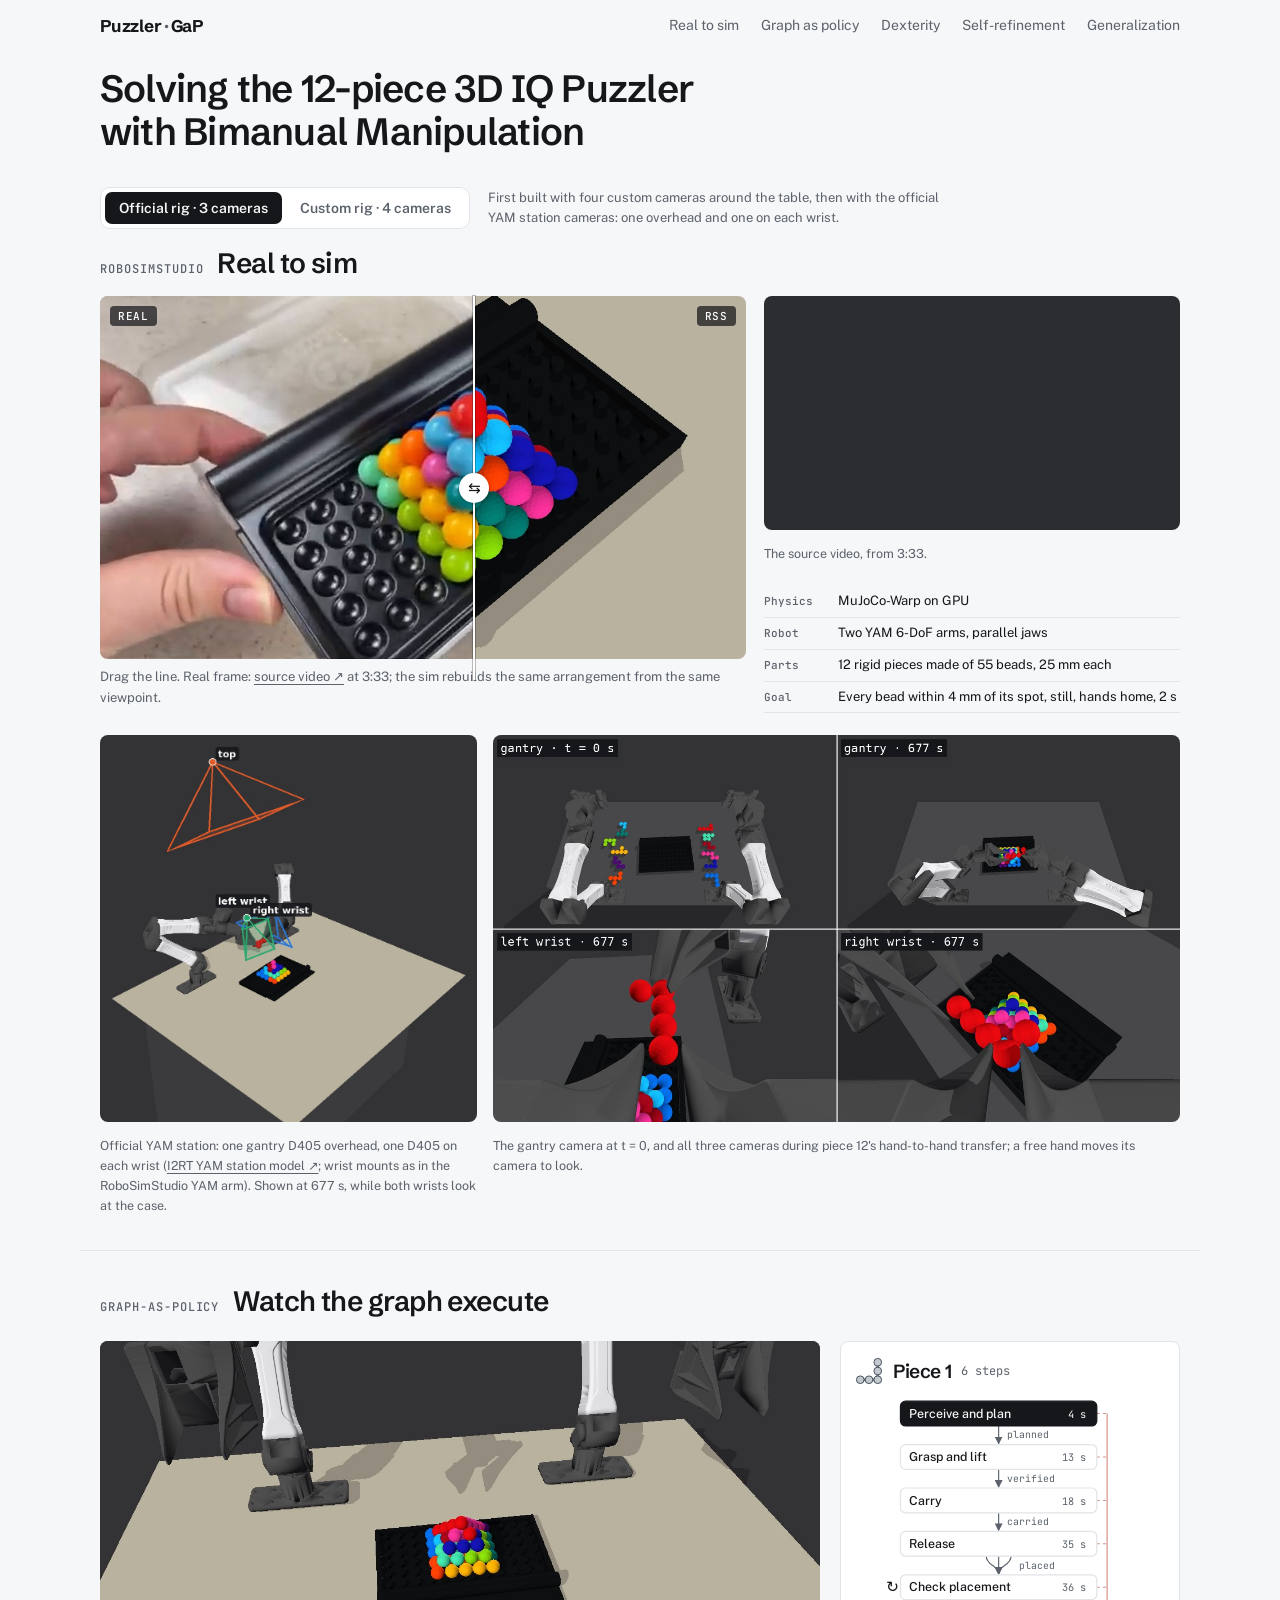
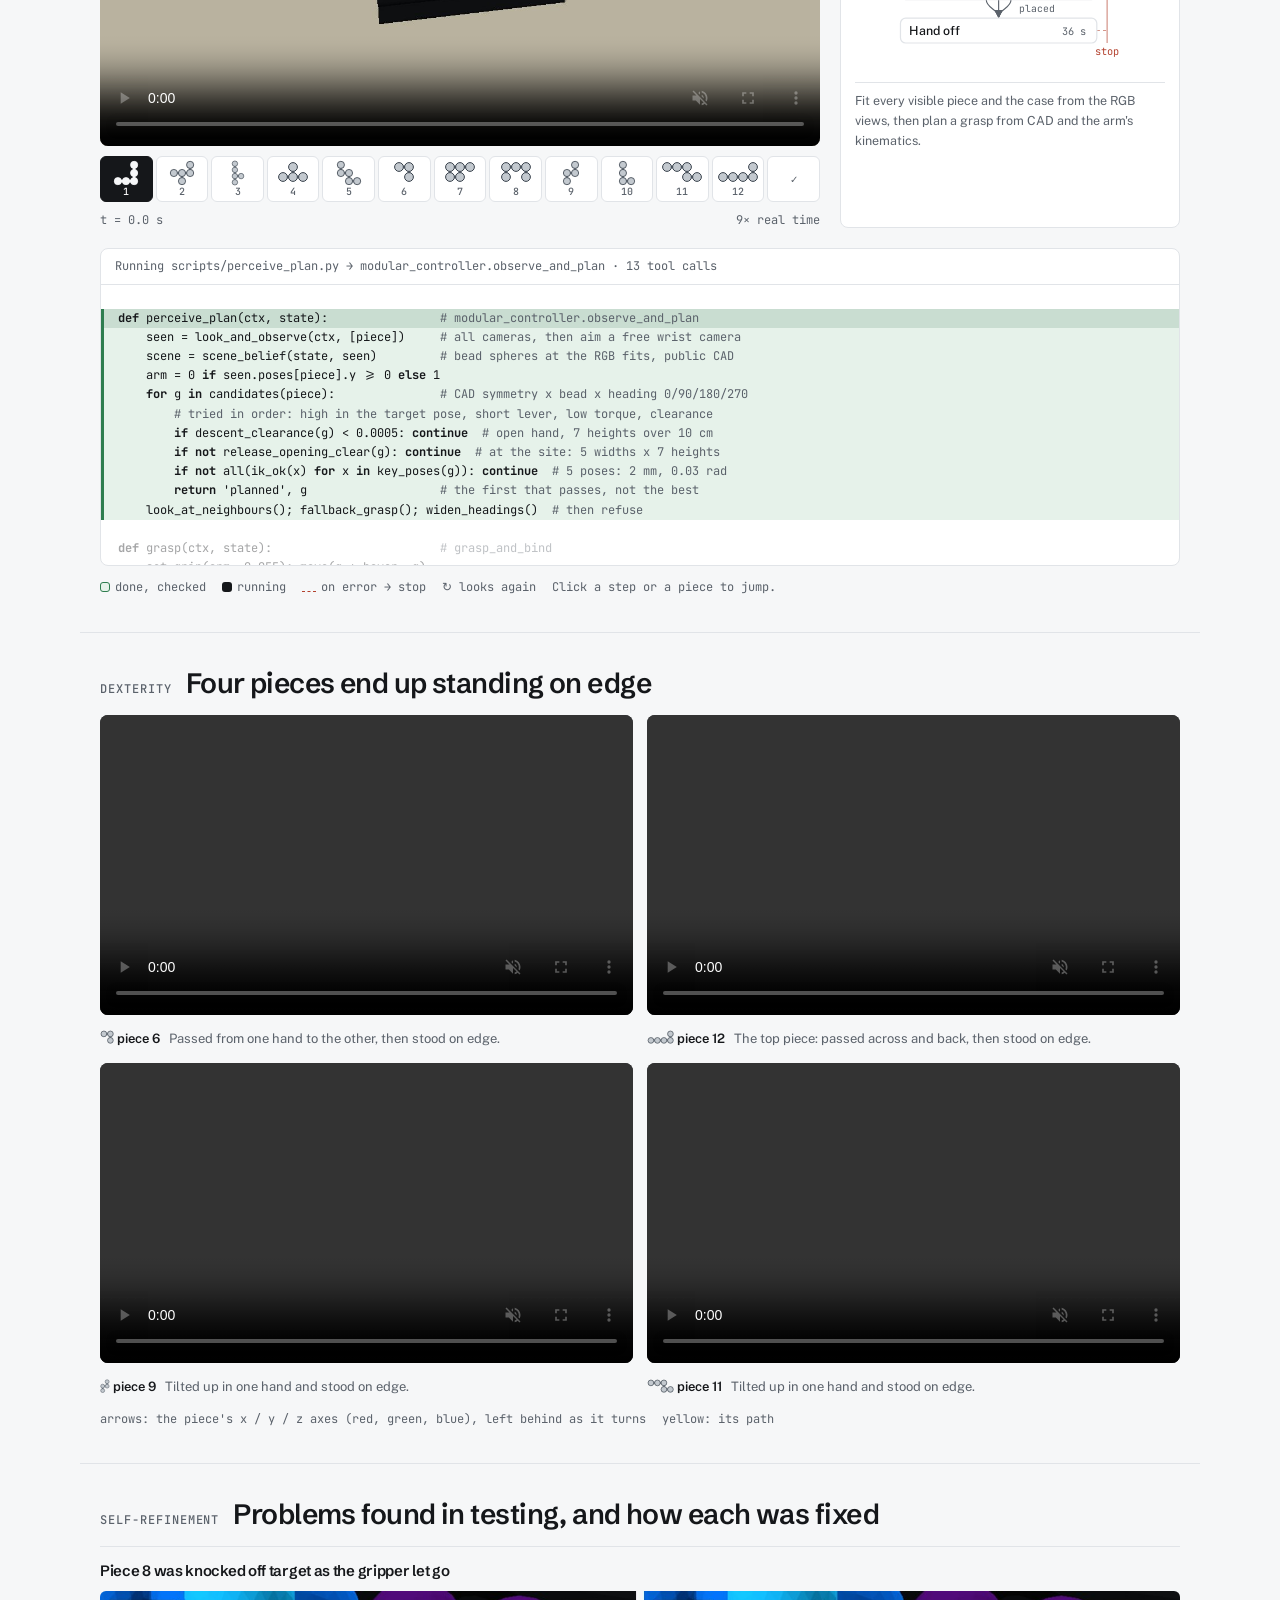
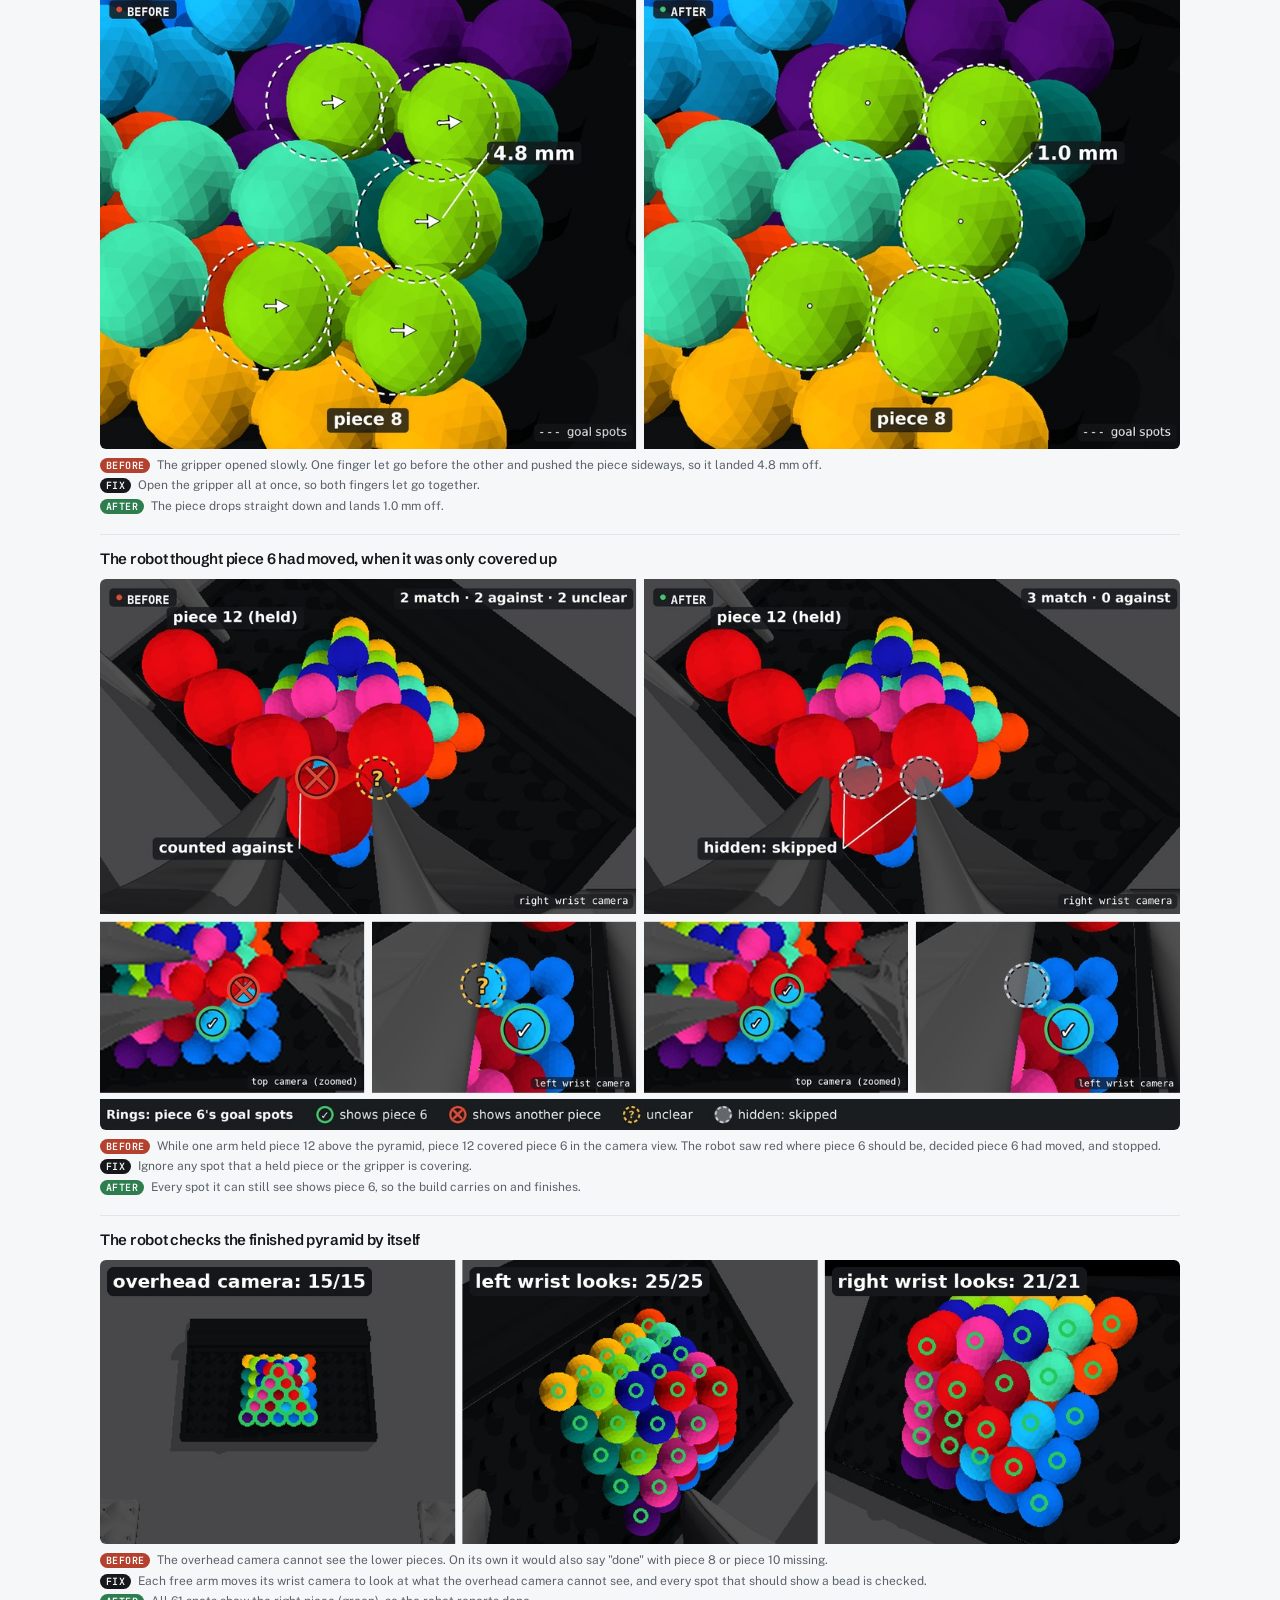
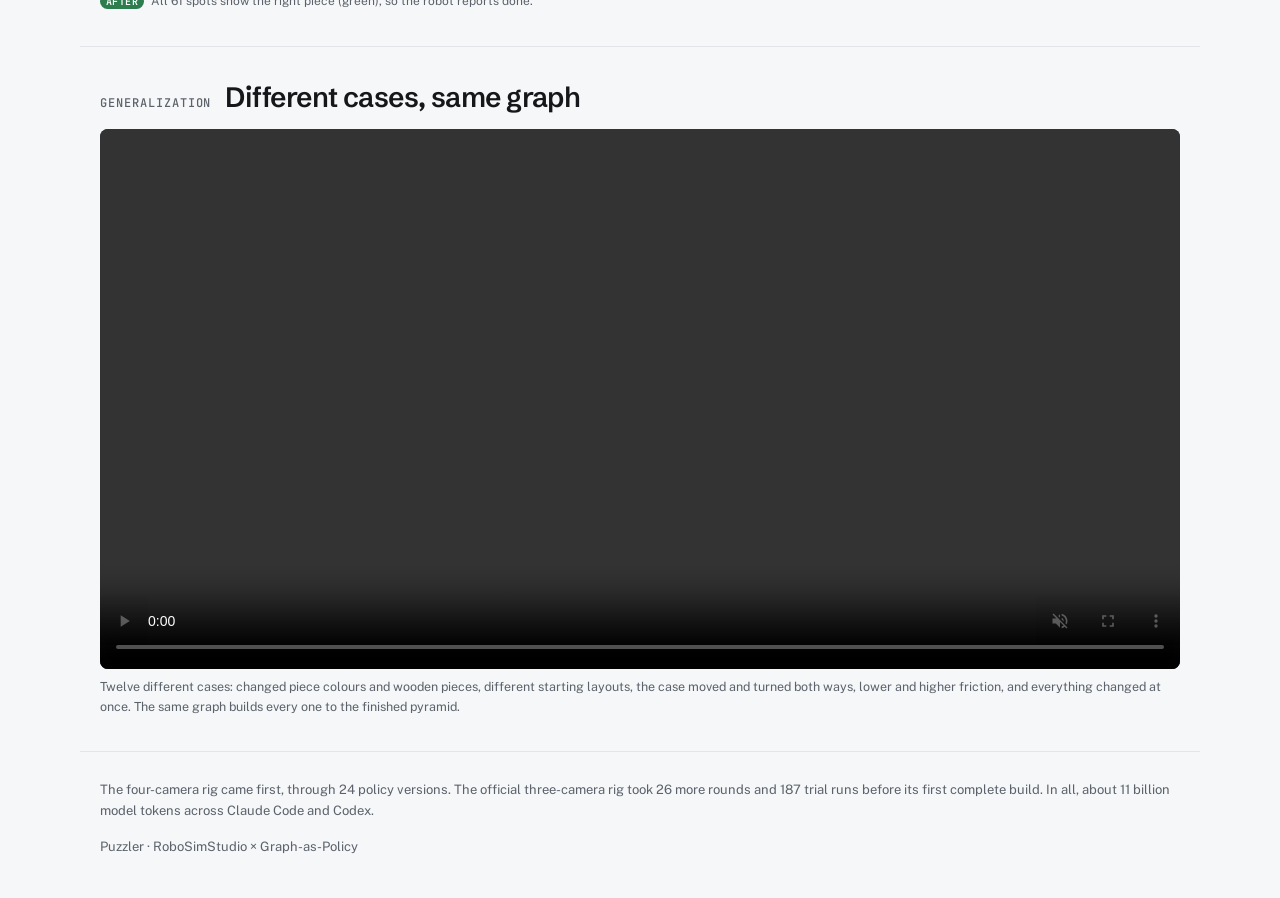
==== commit 2d36c8d2: "Site: one condensed GaP program under the player, its running lines lit Replaces the per-step dump (" ====
--- a/site/index.html
+++ b/site/index.html
@@ -68,7 +68,7 @@
 
     <section class="block wrap" id="gap" aria-labelledby="gap-title">
       <h2 id="gap-title"><span class="kicker">Graph-as-Policy</span>Watch the graph execute</h2>
-      <div class="player" data-rig="official"><div class="screen"><video data-k="video" src="media/official/gap_full12.mp4" poster="media/official/gap_full12_poster.jpg" data-autoplay autoplay muted loop playsinline controls preload="auto" aria-label="Full twelve-piece run, replayed from the recorded episode"></video><div class="track" data-k="track" role="group" aria-label="Jump to a piece"></div><p class="clock"><span data-k="time">t = 0.0 s</span><span data-k="speed"></span></p><details class="code-frame" open><summary class="mono small">GaP code for the current step</summary><pre data-k="code"></pre></details></div><aside class="graph" aria-live="polite"><div class="graph-head"><span class="swatch" data-k="swatch"></span><h3 data-k="piece">Azure</h3><span class="mono small muted" data-k="index"></span></div><svg data-k="graph" class="graph-svg" role="img" aria-label="The current piece's subgraph"></svg><p class="node-detail" data-k="detail"></p></aside></div><div class="player" data-rig="custom"><div class="screen"><video data-k="video" src="media/custom/gap_full12.mp4" poster="media/custom/gap_full12_poster.jpg" data-autoplay autoplay muted loop playsinline controls preload="auto" aria-label="Full twelve-piece run, replayed from the recorded episode"></video><div class="track" data-k="track" role="group" aria-label="Jump to a piece"></div><p class="clock"><span data-k="time">t = 0.0 s</span><span data-k="speed"></span></p><details class="code-frame" open><summary class="mono small">GaP code for the current step</summary><pre data-k="code"></pre></details></div><aside class="graph" aria-live="polite"><div class="graph-head"><span class="swatch" data-k="swatch"></span><h3 data-k="piece">Azure</h3><span class="mono small muted" data-k="index"></span></div><svg data-k="graph" class="graph-svg" role="img" aria-label="The current piece's subgraph"></svg><p class="node-detail" data-k="detail"></p></aside></div>
+      <div class="player" data-rig="official"><div class="screen"><video data-k="video" src="media/official/gap_full12.mp4" poster="media/official/gap_full12_poster.jpg" data-autoplay autoplay muted loop playsinline controls preload="auto" aria-label="Full twelve-piece run, replayed from the recorded episode"></video><div class="track" data-k="track" role="group" aria-label="Jump to a piece"></div><p class="clock"><span data-k="time">t = 0.0 s</span><span data-k="speed"></span></p></div><aside class="graph" aria-live="polite"><div class="graph-head"><span class="swatch" data-k="swatch"></span><h3 data-k="piece">Azure</h3><span class="mono small muted" data-k="index"></span></div><svg data-k="graph" class="graph-svg" role="img" aria-label="The current piece's subgraph"></svg><p class="node-detail" data-k="detail"></p></aside><div class="program"><p class="program-head mono" data-k="running"></p><pre class="program-body" data-k="program" aria-label="The policy's program; the running step's lines are lit"></pre></div></div><div class="player" data-rig="custom"><div class="screen"><video data-k="video" src="media/custom/gap_full12.mp4" poster="media/custom/gap_full12_poster.jpg" data-autoplay autoplay muted loop playsinline controls preload="auto" aria-label="Full twelve-piece run, replayed from the recorded episode"></video><div class="track" data-k="track" role="group" aria-label="Jump to a piece"></div><p class="clock"><span data-k="time">t = 0.0 s</span><span data-k="speed"></span></p></div><aside class="graph" aria-live="polite"><div class="graph-head"><span class="swatch" data-k="swatch"></span><h3 data-k="piece">Azure</h3><span class="mono small muted" data-k="index"></span></div><svg data-k="graph" class="graph-svg" role="img" aria-label="The current piece's subgraph"></svg><p class="node-detail" data-k="detail"></p></aside><div class="program"><p class="program-head mono" data-k="running"></p><pre class="program-body" data-k="program" aria-label="The policy's program; the running step's lines are lit"></pre></div></div>
       <p class="legend mono small"><span><i class="k-done"></i>done, checked</span><span><i class="k-now"></i>running</span><span><i class="k-abort"></i>on error → stop</span><span>↻ looks again</span><span>Click a step or a piece to jump.</span></p>
 
     </section>
@@ -137,6 +137,6 @@
     <p>The four-camera rig came first, through 24 policy versions. The official three-camera rig took 26 more rounds and 187 trial runs before its first complete build. In all, about 11 billion model tokens across Claude Code and Codex.</p>
     <p>Puzzler · RoboSimStudio × Graph-as-Policy</p>
   </footer>
-  <script id="page-data" type="application/json">{"rigs": {"official": {"control_hz": 50.0, "steps": 44318, "sim_time_s": 886.4, "rss_success": true, "graph_success": true, "checkpoints_passed": 84, "checkpoints_total": 84, "pieces_placed": 12, "audit_success": true, "audit_max_mm": 3.03, "audit_stable_s": 50.3, "error": null, "pieces": [{"name": "azure", "color": "#036de8", "nodes": [{"id": "azure_perceive_plan", "kind": "perceive_plan", "label": "Perceive and plan", "detail": "Fit every visible piece and the case from the RGB views, then plan a grasp from CAD and the arm's kinematics.", "exits": ["planned"], "exit": "planned", "start": 0, "end": 209, "passed": true, "checkpoint": "perceive_plan", "metrics": {}, "code": "# workflow.json\n\"azure_perceive_plan\": {\"type\": \"subgraph\", \"ref\": \"perceive_plan_sg\"}\n  exit planned      \u2192 azure_grasp\n  exit error        \u2192 abort\n\n# subgraph perceive_plan_sg\nskill:  modular-rgb-puzzler\nscript: scripts/perceive_plan.py\nsuccess when route \u2208 {planned};  on_error \u2192 error\n\n# scripts/perceive_plan.py\nfrom puzzler.modular_controller import ModularState, ModularResult\nfrom puzzler.modular_controller import observe_and_plan\ndef run(ctx, state: ModularState) -> ModularResult:\n    return observe_and_plan(ctx, state)\n\n# tool calls in this step (13)\nvision.observe                           \u00d72\nrobot.read_proprioception                \u00d71\nrobot.execute_trajectory                 \u00d71\nrobot.wait_steps                         \u00d71\nrobot.grasp_frame                        \u00d71\npuzzle.plan_pose                         \u00d75\nrobot.get_ee_pose                        \u00d72", "relook": false}, {"id": "azure_grasp", "kind": "grasp", "label": "Grasp and lift", "detail": "Close on the planned beads, lift, and confirm the hold from a fresh RGB frame and the jaw encoders.", "exits": ["verified"], "exit": "verified", "start": 209, "end": 645, "passed": true, "checkpoint": "grasp", "metrics": {}, "code": "# workflow.json\n\"azure_grasp\": {\"type\": \"subgraph\", \"ref\": \"grasp_sg\"}\n  exit verified     \u2192 azure_transport\n  exit error        \u2192 abort\n\n# subgraph grasp_sg\nskill:  modular-rgb-puzzler\nscript: scripts/grasp.py\nsuccess when route \u2208 {verified};  on_error \u2192 error\n\n# scripts/grasp.py\nfrom puzzler.modular_controller import ModularState, ModularResult\nfrom puzzler.modular_controller import grasp_and_bind\ndef run(ctx, state: ModularState) -> ModularResult:\n    return grasp_and_bind(ctx, state)\n\n# tool calls in this step (24)\nrobot.read_proprioception                \u00d71\nrobot.set_grip                           \u00d72\npuzzle.plan_pose                         \u00d72\nrobot.execute_trajectory                 \u00d73\nrobot.get_ee_pose                        \u00d79\nrobot.wait_steps                         \u00d74\npuzzle.plan_path                         \u00d71\npuzzle.capture_conditional_attachment    \u00d71\nvision.observe                           \u00d71", "relook": false}, {"id": "azure_transport", "kind": "transport", "label": "Carry", "detail": "Move the held piece above its pyramid site, planned from the observed case pose.", "exits": ["carried"], "exit": "carried", "start": 645, "end": 890, "passed": true, "checkpoint": "transport", "metrics": {}, "code": "# workflow.json\n\"azure_transport\": {\"type\": \"subgraph\", \"ref\": \"transport_sg\"}\n  exit carried      \u2192 azure_release\n  exit error        \u2192 abort\n\n# subgraph transport_sg\nskill:  modular-rgb-puzzler\nscript: scripts/transport.py\nsuccess when route \u2208 {carried};  on_error \u2192 error\n\n# scripts/transport.py\nfrom puzzler.modular_controller import ModularState, ModularResult\nfrom puzzler.modular_controller import transport\ndef run(ctx, state: ModularState) -> ModularResult:\n    return transport(ctx, state)\n\n# tool calls in this step (11)\nrobot.read_proprioception                \u00d71\npuzzle.propagate_conditional_attachment  \u00d71\npuzzle.plan_path                         \u00d71\nrobot.execute_trajectory                 \u00d71\nrobot.get_ee_pose                        \u00d75\nrobot.wait_steps                         \u00d71\nrobot.execution_journal_cursor           \u00d71", "relook": false}, {"id": "azure_release", "kind": "release", "label": "Release", "detail": "Lower, open the jaw, and back away.", "exits": ["placed", "missed", "uncertain"], "exit": "placed", "start": 890, "end": 1768, "passed": true, "checkpoint": "release", "metrics": {"placement_error_mm": 0.39, "stable_s": 14.0}, "code": "# workflow.json\n\"azure_release\": {\"type\": \"subgraph\", \"ref\": \"release_sg\"}\n  exit placed       \u2192 azure_receipt_settle\n  exit uncertain    \u2192 azure_receipt_settle\n  exit missed       \u2192 azure_receipt_settle\n  exit error        \u2192 abort\n\n# subgraph release_sg\nskill:  modular-rgb-puzzler\nscript: scripts/release.py\nsuccess when route \u2208 {placed, uncertain, missed};  on_error \u2192 error\n\n# scripts/release.py\nfrom puzzler.modular_controller import ModularState, ModularResult\nfrom puzzler.modular_controller import carry_and_release\ndef run(ctx, state: ModularState) -> ModularResult:\n    if state['piece'] == 'cyan':\n        parameters = {**state['parameters'], 'release_module': 'puzzler.cyan_receiver_release_feedback_delivery'}\n        state = {**state, 'parameters': parameters}\n    return carry_and_release(ctx, state)\n\n# tool calls in this step (57)\npuzzle.propagate_conditional_attachment  \u00d72\nrobot.read_proprioception                \u00d72\nrobot.execution_journal_cursor           \u00d71\nvision.observe                           \u00d73\nrobot.get_ee_pose                        \u00d720\npuzzle.plan_pose                         \u00d71\nrobot.execute_trajectory                 \u00d74\nrobot.wait_steps                         \u00d712\nrobot.set_grip                           \u00d73\npuzzle.plan_path                         \u00d72\nrobot.grasp_frame                        \u00d74\nrobot.go_home                            \u00d73", "relook": false}, {"id": "azure_receipt_settle", "kind": "receipt_settle", "label": "Check placement", "detail": "Two RGB frames one second apart must agree: piece still, hand clear, beads at their sites.", "exits": ["placed", "executed_visual_unknown", "executed_visual_unverified"], "exit": "placed", "start": 1768, "end": 1776, "passed": true, "checkpoint": "release", "metrics": {"placement_error_mm": 0.39, "stable_s": 14.16}, "code": "# workflow.json\n\"azure_receipt_settle\": {\"type\": \"subgraph\", \"ref\": \"receipt_settle_sg\"}\n  exit placed       \u2192 azure_handoff\n  exit executed_visual_unknown \u2192 azure_handoff\n  exit executed_visual_unverified \u2192 azure_handoff\n  exit error        \u2192 abort\n  exit unknown      \u2192 abort\n\n# subgraph receipt_settle_sg\nskill:  modular-rgb-puzzler\nscript: scripts/receipt_settle.py\nsuccess when route \u2208 {placed, unknown, executed_visual_unknown, executed_visual_unverified};  on_error \u2192 error\n\n# scripts/receipt_settle.py\nfrom puzzler.modular_controller import ModularState, ModularResult\nfrom puzzler.unified_contract import settle_placement_evidence\ndef run(ctx, state: ModularState) -> ModularResult:\n    return settle_placement_evidence(ctx, state)\n\n# tool calls in this step (2)\nrobot.get_ee_pose                        \u00d72", "relook": true}, {"id": "azure_handoff", "kind": "handoff", "label": "Hand off", "detail": "Pass the updated scene state to the next piece's subgraph.", "exits": ["advanced"], "exit": "advanced", "start": 1776, "end": 1784, "passed": true, "checkpoint": "handoff", "metrics": {"placement_error_mm": 0.39, "stable_s": 14.32}, "code": "# workflow.json\n\"azure_handoff\": {\"type\": \"subgraph\", \"ref\": \"handoff_sg\"}\n  exit advanced     \u2192 orange_perceive_plan\n  exit error        \u2192 abort\n\n# subgraph handoff_sg\nskill:  modular-rgb-puzzler\nscript: scripts/handoff.py\nsuccess when route \u2208 {advanced};  on_error \u2192 error\n\n# scripts/handoff.py\nfrom puzzler.modular_controller import ModularState, ModularResult\nfrom puzzler.unified_contract import verified_handoff\ndef run(ctx, state: ModularState, expected_piece: str) -> ModularResult:\n    return verified_handoff(ctx, state, expected_piece)\n\n# tool calls in this step (2)\nrobot.get_ee_pose                        \u00d72", "relook": false}], "number": 1, "cells": [[0, 2], [1, 2], [2, 0], [2, 1], [2, 2]], "start": 0, "end": 1784, "placed": true, "placement_error_mm": 0.39}, {"name": "orange", "color": "#ff3f02", "nodes": [{"id": "orange_perceive_plan", "kind": "perceive_plan", "label": "Perceive and plan", "detail": "Fit every visible piece and the case from the RGB views, then plan a grasp from CAD and the arm's kinematics.", "exits": ["planned"], "exit": "planned", "start": 1784, "end": 1990, "passed": true, "checkpoint": "perceive_plan", "metrics": {"earlier_pieces_max_mm": 0.39}, "code": "# workflow.json\n\"orange_perceive_plan\": {\"type\": \"subgraph\", \"ref\": \"perceive_plan_sg\"}\n  exit planned      \u2192 orange_grasp\n  exit error        \u2192 abort\n\n# subgraph perceive_plan_sg\nskill:  modular-rgb-puzzler\nscript: scripts/perceive_plan.py\nsuccess when route \u2208 {planned};  on_error \u2192 error\n\n# scripts/perceive_plan.py\nfrom puzzler.modular_controller import ModularState, ModularResult\nfrom puzzler.modular_controller import observe_and_plan\ndef run(ctx, state: ModularState) -> ModularResult:\n    return observe_and_plan(ctx, state)\n\n# tool calls in this step (13)\nvision.observe                           \u00d72\nrobot.read_proprioception                \u00d71\nrobot.execute_trajectory                 \u00d71\nrobot.wait_steps                         \u00d71\nrobot.grasp_frame                        \u00d71\npuzzle.plan_pose                         \u00d75\nrobot.get_ee_pose                        \u00d72", "relook": false}, {"id": "orange_grasp", "kind": "grasp", "label": "Grasp and lift", "detail": "Close on the planned beads, lift, and confirm the hold from a fresh RGB frame and the jaw encoders.", "exits": ["verified"], "exit": "verified", "start": 1990, "end": 2306, "passed": true, "checkpoint": "grasp", "metrics": {"earlier_pieces_max_mm": 0.39}, "code": "# workflow.json\n\"orange_grasp\": {\"type\": \"subgraph\", \"ref\": \"grasp_sg\"}\n  exit verified     \u2192 orange_transport\n  exit error        \u2192 abort\n\n# subgraph grasp_sg\nskill:  modular-rgb-puzzler\nscript: scripts/grasp.py\nsuccess when route \u2208 {verified};  on_error \u2192 error\n\n# scripts/grasp.py\nfrom puzzler.modular_controller import ModularState, ModularResult\nfrom puzzler.modular_controller import grasp_and_bind\ndef run(ctx, state: ModularState) -> ModularResult:\n    return grasp_and_bind(ctx, state)\n\n# tool calls in this step (26)\nrobot.read_proprioception                \u00d71\nrobot.set_grip                           \u00d72\npuzzle.plan_pose                         \u00d72\nrobot.execute_trajectory                 \u00d73\nrobot.get_ee_pose                        \u00d710\nrobot.wait_steps                         \u00d75\npuzzle.plan_path                         \u00d71\npuzzle.capture_conditional_attachment    \u00d71\nvision.observe                           \u00d71", "relook": false}, {"id": "orange_transport", "kind": "transport", "label": "Carry", "detail": "Move the held piece above its pyramid site, planned from the observed case pose.", "exits": ["carried"], "exit": "carried", "start": 2306, "end": 2573, "passed": true, "checkpoint": "transport", "metrics": {"earlier_pieces_max_mm": 0.39}, "code": "# workflow.json\n\"orange_transport\": {\"type\": \"subgraph\", \"ref\": \"transport_sg\"}\n  exit carried      \u2192 orange_release\n  exit error        \u2192 abort\n\n# subgraph transport_sg\nskill:  modular-rgb-puzzler\nscript: scripts/transport.py\nsuccess when route \u2208 {carried};  on_error \u2192 error\n\n# scripts/transport.py\nfrom puzzler.modular_controller import ModularState, ModularResult\nfrom puzzler.modular_controller import transport\ndef run(ctx, state: ModularState) -> ModularResult:\n    return transport(ctx, state)\n\n# tool calls in this step (11)\nrobot.read_proprioception                \u00d71\npuzzle.propagate_conditional_attachment  \u00d71\npuzzle.plan_path                         \u00d71\nrobot.execute_trajectory                 \u00d71\nrobot.get_ee_pose                        \u00d75\nrobot.wait_steps                         \u00d71\nrobot.execution_journal_cursor           \u00d71", "relook": false}, {"id": "orange_release", "kind": "release", "label": "Release", "detail": "Lower, open the jaw, and back away.", "exits": ["placed", "missed", "uncertain"], "exit": "placed", "start": 2573, "end": 3475, "passed": true, "checkpoint": "release", "metrics": {"placement_error_mm": 0.3, "earlier_pieces_max_mm": 0.5, "stable_s": 14.26}, "code": "# workflow.json\n\"orange_release\": {\"type\": \"subgraph\", \"ref\": \"release_sg\"}\n  exit placed       \u2192 orange_receipt_settle\n  exit uncertain    \u2192 orange_receipt_settle\n  exit missed       \u2192 orange_receipt_settle\n  exit error        \u2192 abort\n\n# subgraph release_sg\nskill:  modular-rgb-puzzler\nscript: scripts/release.py\nsuccess when route \u2208 {placed, uncertain, missed};  on_error \u2192 error\n\n# scripts/release.py\nfrom puzzler.modular_controller import ModularState, ModularResult\nfrom puzzler.modular_controller import carry_and_release\ndef run(ctx, state: ModularState) -> ModularResult:\n    if state['piece'] == 'cyan':\n        parameters = {**state['parameters'], 'release_module': 'puzzler.cyan_receiver_release_feedback_delivery'}\n        state = {**state, 'parameters': parameters}\n    return carry_and_release(ctx, state)\n\n# tool calls in this step (55)\npuzzle.propagate_conditional_attachment  \u00d72\nrobot.read_proprioception                \u00d72\nrobot.execution_journal_cursor           \u00d71\nvision.observe                           \u00d73\nrobot.get_ee_pose                        \u00d719\npuzzle.plan_pose                         \u00d71\nrobot.execute_trajectory                 \u00d74\nrobot.wait_steps                         \u00d711\nrobot.set_grip                           \u00d73\npuzzle.plan_path                         \u00d72\nrobot.grasp_frame                        \u00d74\nrobot.go_home                            \u00d73", "relook": false}, {"id": "orange_receipt_settle", "kind": "receipt_settle", "label": "Check placement", "detail": "Two RGB frames one second apart must agree: piece still, hand clear, beads at their sites.", "exits": ["placed", "executed_visual_unknown", "executed_visual_unverified"], "exit": "placed", "start": 3475, "end": 3480, "passed": true, "checkpoint": "release", "metrics": {"placement_error_mm": 0.3, "earlier_pieces_max_mm": 0.5, "stable_s": 14.36}, "code": "# workflow.json\n\"orange_receipt_settle\": {\"type\": \"subgraph\", \"ref\": \"receipt_settle_sg\"}\n  exit placed       \u2192 orange_handoff\n  exit executed_visual_unknown \u2192 orange_handoff\n  exit executed_visual_unverified \u2192 orange_handoff\n  exit error        \u2192 abort\n  exit unknown      \u2192 abort\n\n# subgraph receipt_settle_sg\nskill:  modular-rgb-puzzler\nscript: scripts/receipt_settle.py\nsuccess when route \u2208 {placed, unknown, executed_visual_unknown, executed_visual_unverified};  on_error \u2192 error\n\n# scripts/receipt_settle.py\nfrom puzzler.modular_controller import ModularState, ModularResult\nfrom puzzler.unified_contract import settle_placement_evidence\ndef run(ctx, state: ModularState) -> ModularResult:\n    return settle_placement_evidence(ctx, state)\n\n# tool calls in this step (2)\nrobot.get_ee_pose                        \u00d72", "relook": true}, {"id": "orange_handoff", "kind": "handoff", "label": "Hand off", "detail": "Pass the updated scene state to the next piece's subgraph.", "exits": ["advanced"], "exit": "advanced", "start": 3480, "end": 3486, "passed": true, "checkpoint": "handoff", "metrics": {"placement_error_mm": 0.3, "earlier_pieces_max_mm": 0.5, "stable_s": 14.48}, "code": "# workflow.json\n\"orange_handoff\": {\"type\": \"subgraph\", \"ref\": \"handoff_sg\"}\n  exit advanced     \u2192 yellow_perceive_plan\n  exit error        \u2192 abort\n\n# subgraph handoff_sg\nskill:  modular-rgb-puzzler\nscript: scripts/handoff.py\nsuccess when route \u2208 {advanced};  on_error \u2192 error\n\n# scripts/handoff.py\nfrom puzzler.modular_controller import ModularState, ModularResult\nfrom puzzler.unified_contract import verified_handoff\ndef run(ctx, state: ModularState, expected_piece: str) -> ModularResult:\n    return verified_handoff(ctx, state, expected_piece)\n\n# tool calls in this step (2)\nrobot.get_ee_pose                        \u00d72", "relook": false}], "number": 2, "cells": [[0, 2], [1, 0], [1, 1], [1, 2], [2, 1]], "start": 1784, "end": 3486, "placed": true, "placement_error_mm": 0.3}, {"name": "yellow", "color": "#ffaf02", "nodes": [{"id": "yellow_perceive_plan", "kind": "perceive_plan", "label": "Perceive and plan", "detail": "Fit every visible piece and the case from the RGB views, then plan a grasp from CAD and the arm's kinematics.", "exits": ["planned"], "exit": "planned", "start": 3486, "end": 3660, "passed": true, "checkpoint": "perceive_plan", "metrics": {"earlier_pieces_max_mm": 0.5}, "code": "# workflow.json\n\"yellow_perceive_plan\": {\"type\": \"subgraph\", \"ref\": \"perceive_plan_sg\"}\n  exit planned      \u2192 yellow_grasp\n  exit error        \u2192 abort\n\n# subgraph perceive_plan_sg\nskill:  modular-rgb-puzzler\nscript: scripts/perceive_plan.py\nsuccess when route \u2208 {planned};  on_error \u2192 error\n\n# scripts/perceive_plan.py\nfrom puzzler.modular_controller import ModularState, ModularResult\nfrom puzzler.modular_controller import observe_and_plan\ndef run(ctx, state: ModularState) -> ModularResult:\n    return observe_and_plan(ctx, state)\n\n# tool calls in this step (13)\nvision.observe                           \u00d72\nrobot.read_proprioception                \u00d71\nrobot.execute_trajectory                 \u00d71\nrobot.wait_steps                         \u00d71\nrobot.grasp_frame                        \u00d71\npuzzle.plan_pose                         \u00d75\nrobot.get_ee_pose                        \u00d72", "relook": false}, {"id": "yellow_grasp", "kind": "grasp", "label": "Grasp and lift", "detail": "Close on the planned beads, lift, and confirm the hold from a fresh RGB frame and the jaw encoders.", "exits": ["verified"], "exit": "verified", "start": 3660, "end": 4156, "passed": true, "checkpoint": "grasp", "metrics": {"earlier_pieces_max_mm": 0.5}, "code": "# workflow.json\n\"yellow_grasp\": {\"type\": \"subgraph\", \"ref\": \"grasp_sg\"}\n  exit verified     \u2192 yellow_transport\n  exit error        \u2192 abort\n\n# subgraph grasp_sg\nskill:  modular-rgb-puzzler\nscript: scripts/grasp.py\nsuccess when route \u2208 {verified};  on_error \u2192 error\n\n# scripts/grasp.py\nfrom puzzler.modular_controller import ModularState, ModularResult\nfrom puzzler.modular_controller import grasp_and_bind\ndef run(ctx, state: ModularState) -> ModularResult:\n    return grasp_and_bind(ctx, state)\n\n# tool calls in this step (28)\nrobot.read_proprioception                \u00d71\nrobot.set_grip                           \u00d72\npuzzle.plan_pose                         \u00d72\nrobot.execute_trajectory                 \u00d73\nrobot.get_ee_pose                        \u00d711\nrobot.wait_steps                         \u00d76\npuzzle.plan_path                         \u00d71\npuzzle.capture_conditional_attachment    \u00d71\nvision.observe                           \u00d71", "relook": false}, {"id": "yellow_transport", "kind": "transport", "label": "Carry", "detail": "Move the held piece above its pyramid site, planned from the observed case pose.", "exits": ["carried"], "exit": "carried", "start": 4156, "end": 4878, "passed": true, "checkpoint": "transport", "metrics": {"earlier_pieces_max_mm": 0.5}, "code": "# workflow.json\n\"yellow_transport\": {\"type\": \"subgraph\", \"ref\": \"transport_sg\"}\n  exit carried      \u2192 yellow_release\n  exit error        \u2192 abort\n\n# subgraph transport_sg\nskill:  modular-rgb-puzzler\nscript: scripts/transport.py\nsuccess when route \u2208 {carried};  on_error \u2192 error\n\n# scripts/transport.py\nfrom puzzler.modular_controller import ModularState, ModularResult\nfrom puzzler.modular_controller import transport\ndef run(ctx, state: ModularState) -> ModularResult:\n    return transport(ctx, state)\n\n# tool calls in this step (12)\nrobot.read_proprioception                \u00d71\npuzzle.propagate_conditional_attachment  \u00d71\npuzzle.plan_path                         \u00d71\npuzzle.plan_joint_path                   \u00d71\nrobot.execute_trajectory                 \u00d71\nrobot.get_ee_pose                        \u00d75\nrobot.wait_steps                         \u00d71\nrobot.execution_journal_cursor           \u00d71", "relook": false}, {"id": "yellow_release", "kind": "release", "label": "Release", "detail": "Lower, open the jaw, and back away.", "exits": ["placed", "missed", "uncertain"], "exit": "placed", "start": 4878, "end": 5759, "passed": true, "checkpoint": "release", "metrics": {"placement_error_mm": 0.96, "earlier_pieces_max_mm": 0.52, "stable_s": 13.9}, "code": "# workflow.json\n\"yellow_release\": {\"type\": \"subgraph\", \"ref\": \"release_sg\"}\n  exit placed       \u2192 yellow_receipt_settle\n  exit uncertain    \u2192 yellow_receipt_settle\n  exit missed       \u2192 yellow_receipt_settle\n  exit error        \u2192 abort\n\n# subgraph release_sg\nskill:  modular-rgb-puzzler\nscript: scripts/release.py\nsuccess when route \u2208 {placed, uncertain, missed};  on_error \u2192 error\n\n# scripts/release.py\nfrom puzzler.modular_controller import ModularState, ModularResult\nfrom puzzler.modular_controller import carry_and_release\ndef run(ctx, state: ModularState) -> ModularResult:\n    if state['piece'] == 'cyan':\n        parameters = {**state['parameters'], 'release_module': 'puzzler.cyan_receiver_release_feedback_delivery'}\n        state = {**state, 'parameters': parameters}\n    return carry_and_release(ctx, state)\n\n# tool calls in this step (57)\npuzzle.propagate_conditional_attachment  \u00d72\nrobot.read_proprioception                \u00d72\nrobot.execution_journal_cursor           \u00d71\nvision.observe                           \u00d73\nrobot.get_ee_pose                        \u00d720\npuzzle.plan_pose                         \u00d71\nrobot.execute_trajectory                 \u00d74\nrobot.wait_steps                         \u00d712\nrobot.set_grip                           \u00d73\npuzzle.plan_path                         \u00d72\nrobot.grasp_frame                        \u00d74\nrobot.go_home                            \u00d73", "relook": false}, {"id": "yellow_receipt_settle", "kind": "receipt_settle", "label": "Check placement", "detail": "Two RGB frames one second apart must agree: piece still, hand clear, beads at their sites.", "exits": ["placed", "executed_visual_unknown", "executed_visual_unverified"], "exit": "placed", "start": 5759, "end": 5794, "passed": true, "checkpoint": "release", "metrics": {"placement_error_mm": 0.93, "earlier_pieces_max_mm": 0.52, "stable_s": 14.6}, "code": "# workflow.json\n\"yellow_receipt_settle\": {\"type\": \"subgraph\", \"ref\": \"receipt_settle_sg\"}\n  exit placed       \u2192 yellow_handoff\n  exit executed_visual_unknown \u2192 yellow_handoff\n  exit executed_visual_unverified \u2192 yellow_handoff\n  exit error        \u2192 abort\n  exit unknown      \u2192 abort\n\n# subgraph receipt_settle_sg\nskill:  modular-rgb-puzzler\nscript: scripts/receipt_settle.py\nsuccess when route \u2208 {placed, unknown, executed_visual_unknown, executed_visual_unverified};  on_error \u2192 error\n\n# scripts/receipt_settle.py\nfrom puzzler.modular_controller import ModularState, ModularResult\nfrom puzzler.unified_contract import settle_placement_evidence\ndef run(ctx, state: ModularState) -> ModularResult:\n    return settle_placement_evidence(ctx, state)\n\n# tool calls in this step (2)\nrobot.get_ee_pose                        \u00d72", "relook": true}, {"id": "yellow_handoff", "kind": "handoff", "label": "Hand off", "detail": "Pass the updated scene state to the next piece's subgraph.", "exits": ["advanced"], "exit": "advanced", "start": 5794, "end": 5809, "passed": true, "checkpoint": "handoff", "metrics": {"placement_error_mm": 0.92, "earlier_pieces_max_mm": 0.52, "stable_s": 14.9}, "code": "# workflow.json\n\"yellow_handoff\": {\"type\": \"subgraph\", \"ref\": \"handoff_sg\"}\n  exit advanced     \u2192 teal_perceive_plan\n  exit error        \u2192 abort\n\n# subgraph handoff_sg\nskill:  modular-rgb-puzzler\nscript: scripts/handoff.py\nsuccess when route \u2208 {advanced};  on_error \u2192 error\n\n# scripts/handoff.py\nfrom puzzler.modular_controller import ModularState, ModularResult\nfrom puzzler.unified_contract import verified_handoff\ndef run(ctx, state: ModularState, expected_piece: str) -> ModularResult:\n    return verified_handoff(ctx, state, expected_piece)\n\n# tool calls in this step (2)\nrobot.get_ee_pose                        \u00d72", "relook": false}], "number": 3, "cells": [[0, 0], [1, 0], [2, 0], [2, 1], [3, 0]], "start": 3486, "end": 5809, "placed": true, "placement_error_mm": 0.96}, {"name": "teal", "color": "#027a70", "nodes": [{"id": "teal_perceive_plan", "kind": "perceive_plan", "label": "Perceive and plan", "detail": "Fit every visible piece and the case from the RGB views, then plan a grasp from CAD and the arm's kinematics.", "exits": ["planned"], "exit": "planned", "start": 5809, "end": 5925, "passed": true, "checkpoint": "perceive_plan", "metrics": {"earlier_pieces_max_mm": 0.92}, "code": "# workflow.json\n\"teal_perceive_plan\": {\"type\": \"subgraph\", \"ref\": \"perceive_plan_sg\"}\n  exit planned      \u2192 teal_grasp\n  exit error        \u2192 abort\n\n# subgraph perceive_plan_sg\nskill:  modular-rgb-puzzler\nscript: scripts/perceive_plan.py\nsuccess when route \u2208 {planned};  on_error \u2192 error\n\n# scripts/perceive_plan.py\nfrom puzzler.modular_controller import ModularState, ModularResult\nfrom puzzler.modular_controller import observe_and_plan\ndef run(ctx, state: ModularState) -> ModularResult:\n    return observe_and_plan(ctx, state)\n\n# tool calls in this step (13)\nvision.observe                           \u00d72\nrobot.read_proprioception                \u00d71\nrobot.execute_trajectory                 \u00d71\nrobot.wait_steps                         \u00d71\nrobot.grasp_frame                        \u00d71\npuzzle.plan_pose                         \u00d75\nrobot.get_ee_pose                        \u00d72", "relook": false}, {"id": "teal_grasp", "kind": "grasp", "label": "Grasp and lift", "detail": "Close on the planned beads, lift, and confirm the hold from a fresh RGB frame and the jaw encoders.", "exits": ["verified"], "exit": "verified", "start": 5925, "end": 6286, "passed": true, "checkpoint": "grasp", "metrics": {"earlier_pieces_max_mm": 0.86}, "code": "# workflow.json\n\"teal_grasp\": {\"type\": \"subgraph\", \"ref\": \"grasp_sg\"}\n  exit verified     \u2192 teal_transport\n  exit error        \u2192 abort\n\n# subgraph grasp_sg\nskill:  modular-rgb-puzzler\nscript: scripts/grasp.py\nsuccess when route \u2208 {verified};  on_error \u2192 error\n\n# scripts/grasp.py\nfrom puzzler.modular_controller import ModularState, ModularResult\nfrom puzzler.modular_controller import grasp_and_bind\ndef run(ctx, state: ModularState) -> ModularResult:\n    return grasp_and_bind(ctx, state)\n\n# tool calls in this step (32)\nrobot.read_proprioception                \u00d71\nrobot.set_grip                           \u00d72\npuzzle.plan_pose                         \u00d72\nrobot.execute_trajectory                 \u00d73\nrobot.get_ee_pose                        \u00d713\nrobot.wait_steps                         \u00d78\npuzzle.plan_path                         \u00d71\npuzzle.capture_conditional_attachment    \u00d71\nvision.observe                           \u00d71", "relook": false}, {"id": "teal_transport", "kind": "transport", "label": "Carry", "detail": "Move the held piece above its pyramid site, planned from the observed case pose.", "exits": ["carried"], "exit": "carried", "start": 6286, "end": 6459, "passed": true, "checkpoint": "transport", "metrics": {"earlier_pieces_max_mm": 0.76}, "code": "# workflow.json\n\"teal_transport\": {\"type\": \"subgraph\", \"ref\": \"transport_sg\"}\n  exit carried      \u2192 teal_release\n  exit error        \u2192 abort\n\n# subgraph transport_sg\nskill:  modular-rgb-puzzler\nscript: scripts/transport.py\nsuccess when route \u2208 {carried};  on_error \u2192 error\n\n# scripts/transport.py\nfrom puzzler.modular_controller import ModularState, ModularResult\nfrom puzzler.modular_controller import transport\ndef run(ctx, state: ModularState) -> ModularResult:\n    return transport(ctx, state)\n\n# tool calls in this step (11)\nrobot.read_proprioception                \u00d71\npuzzle.propagate_conditional_attachment  \u00d71\npuzzle.plan_path                         \u00d71\nrobot.execute_trajectory                 \u00d71\nrobot.get_ee_pose                        \u00d75\nrobot.wait_steps                         \u00d71\nrobot.execution_journal_cursor           \u00d71", "relook": false}, {"id": "teal_release", "kind": "release", "label": "Release", "detail": "Lower, open the jaw, and back away.", "exits": ["placed", "missed", "uncertain"], "exit": "placed", "start": 6459, "end": 7395, "passed": true, "checkpoint": "release", "metrics": {"placement_error_mm": 0.35, "earlier_pieces_max_mm": 0.75, "stable_s": 15.08}, "code": "# workflow.json\n\"teal_release\": {\"type\": \"subgraph\", \"ref\": \"release_sg\"}\n  exit placed       \u2192 teal_receipt_settle\n  exit uncertain    \u2192 teal_receipt_settle\n  exit missed       \u2192 teal_receipt_settle\n  exit error        \u2192 abort\n\n# subgraph release_sg\nskill:  modular-rgb-puzzler\nscript: scripts/release.py\nsuccess when route \u2208 {placed, uncertain, missed};  on_error \u2192 error\n\n# scripts/release.py\nfrom puzzler.modular_controller import ModularState, ModularResult\nfrom puzzler.modular_controller import carry_and_release\ndef run(ctx, state: ModularState) -> ModularResult:\n    if state['piece'] == 'cyan':\n        parameters = {**state['parameters'], 'release_module': 'puzzler.cyan_receiver_release_feedback_delivery'}\n        state = {**state, 'parameters': parameters}\n    return carry_and_release(ctx, state)\n\n# tool calls in this step (57)\npuzzle.propagate_conditional_attachment  \u00d72\nrobot.read_proprioception                \u00d72\nrobot.execution_journal_cursor           \u00d71\nvision.observe                           \u00d73\nrobot.get_ee_pose                        \u00d720\npuzzle.plan_pose                         \u00d71\nrobot.execute_trajectory                 \u00d74\nrobot.wait_steps                         \u00d712\nrobot.set_grip                           \u00d73\npuzzle.plan_path                         \u00d72\nrobot.grasp_frame                        \u00d74\nrobot.go_home                            \u00d73", "relook": false}, {"id": "teal_receipt_settle", "kind": "receipt_settle", "label": "Check placement", "detail": "Two RGB frames one second apart must agree: piece still, hand clear, beads at their sites.", "exits": ["placed", "executed_visual_unknown", "executed_visual_unverified"], "exit": "placed", "start": 7395, "end": 7404, "passed": true, "checkpoint": "release", "metrics": {"placement_error_mm": 0.35, "earlier_pieces_max_mm": 0.52, "stable_s": 15.26}, "code": "# workflow.json\n\"teal_receipt_settle\": {\"type\": \"subgraph\", \"ref\": \"receipt_settle_sg\"}\n  exit placed       \u2192 teal_handoff\n  exit executed_visual_unknown \u2192 teal_handoff\n  exit executed_visual_unverified \u2192 teal_handoff\n  exit error        \u2192 abort\n  exit unknown      \u2192 abort\n\n# subgraph receipt_settle_sg\nskill:  modular-rgb-puzzler\nscript: scripts/receipt_settle.py\nsuccess when route \u2208 {placed, unknown, executed_visual_unknown, executed_visual_unverified};  on_error \u2192 error\n\n# scripts/receipt_settle.py\nfrom puzzler.modular_controller import ModularState, ModularResult\nfrom puzzler.unified_contract import settle_placement_evidence\ndef run(ctx, state: ModularState) -> ModularResult:\n    return settle_placement_evidence(ctx, state)\n\n# tool calls in this step (2)\nrobot.get_ee_pose                        \u00d72", "relook": true}, {"id": "teal_handoff", "kind": "handoff", "label": "Hand off", "detail": "Pass the updated scene state to the next piece's subgraph.", "exits": ["advanced"], "exit": "advanced", "start": 7404, "end": 7419, "passed": true, "checkpoint": "handoff", "metrics": {"placement_error_mm": 0.35, "earlier_pieces_max_mm": 0.52, "stable_s": 15.56}, "code": "# workflow.json\n\"teal_handoff\": {\"type\": \"subgraph\", \"ref\": \"handoff_sg\"}\n  exit advanced     \u2192 purple_perceive_plan\n  exit error        \u2192 abort\n\n# subgraph handoff_sg\nskill:  modular-rgb-puzzler\nscript: scripts/handoff.py\nsuccess when route \u2208 {advanced};  on_error \u2192 error\n\n# scripts/handoff.py\nfrom puzzler.modular_controller import ModularState, ModularResult\nfrom puzzler.unified_contract import verified_handoff\ndef run(ctx, state: ModularState, expected_piece: str) -> ModularResult:\n    return verified_handoff(ctx, state, expected_piece)\n\n# tool calls in this step (2)\nrobot.get_ee_pose                        \u00d72", "relook": false}], "number": 4, "cells": [[0, 1], [1, 0], [1, 1], [1, 2]], "start": 5809, "end": 7419, "placed": true, "placement_error_mm": 0.35}, {"name": "purple", "color": "#4f0a75", "nodes": [{"id": "purple_perceive_plan", "kind": "perceive_plan", "label": "Perceive and plan", "detail": "Fit every visible piece and the case from the RGB views, then plan a grasp from CAD and the arm's kinematics.", "exits": ["planned"], "exit": "planned", "start": 7419, "end": 7889, "passed": true, "checkpoint": "perceive_plan", "metrics": {"earlier_pieces_max_mm": 0.52}, "code": "# workflow.json\n\"purple_perceive_plan\": {\"type\": \"subgraph\", \"ref\": \"perceive_plan_sg\"}\n  exit planned      \u2192 purple_grasp\n  exit error        \u2192 abort\n\n# subgraph perceive_plan_sg\nskill:  modular-rgb-puzzler\nscript: scripts/perceive_plan.py\nsuccess when route \u2208 {planned};  on_error \u2192 error\n\n# scripts/perceive_plan.py\nfrom puzzler.modular_controller import ModularState, ModularResult\nfrom puzzler.modular_controller import observe_and_plan\ndef run(ctx, state: ModularState) -> ModularResult:\n    return observe_and_plan(ctx, state)\n\n# tool calls in this step (561)\nvision.observe                           \u00d72\nrobot.read_proprioception                \u00d71\nrobot.execute_trajectory                 \u00d71\nrobot.wait_steps                         \u00d71\nrobot.grasp_frame                        \u00d7549\npuzzle.plan_pose                         \u00d75\nrobot.get_ee_pose                        \u00d72", "relook": false}, {"id": "purple_grasp", "kind": "grasp", "label": "Grasp and lift", "detail": "Close on the planned beads, lift, and confirm the hold from a fresh RGB frame and the jaw encoders.", "exits": ["verified"], "exit": "verified", "start": 7889, "end": 8331, "passed": true, "checkpoint": "grasp", "metrics": {"earlier_pieces_max_mm": 0.52}, "code": "# workflow.json\n\"purple_grasp\": {\"type\": \"subgraph\", \"ref\": \"grasp_sg\"}\n  exit verified     \u2192 purple_transport\n  exit error        \u2192 abort\n\n# subgraph grasp_sg\nskill:  modular-rgb-puzzler\nscript: scripts/grasp.py\nsuccess when route \u2208 {verified};  on_error \u2192 error\n\n# scripts/grasp.py\nfrom puzzler.modular_controller import ModularState, ModularResult\nfrom puzzler.modular_controller import grasp_and_bind\ndef run(ctx, state: ModularState) -> ModularResult:\n    return grasp_and_bind(ctx, state)\n\n# tool calls in this step (26)\nrobot.read_proprioception                \u00d71\nrobot.set_grip                           \u00d72\npuzzle.plan_pose                         \u00d72\nrobot.execute_trajectory                 \u00d73\nrobot.get_ee_pose                        \u00d710\nrobot.wait_steps                         \u00d75\npuzzle.plan_path                         \u00d71\npuzzle.capture_conditional_attachment    \u00d71\nvision.observe                           \u00d71", "relook": false}, {"id": "purple_transport", "kind": "transport", "label": "Carry", "detail": "Move the held piece above its pyramid site, planned from the observed case pose.", "exits": ["carried"], "exit": "carried", "start": 8331, "end": 8609, "passed": true, "checkpoint": "transport", "metrics": {"earlier_pieces_max_mm": 0.52}, "code": "# workflow.json\n\"purple_transport\": {\"type\": \"subgraph\", \"ref\": \"transport_sg\"}\n  exit carried      \u2192 purple_release\n  exit error        \u2192 abort\n\n# subgraph transport_sg\nskill:  modular-rgb-puzzler\nscript: scripts/transport.py\nsuccess when route \u2208 {carried};  on_error \u2192 error\n\n# scripts/transport.py\nfrom puzzler.modular_controller import ModularState, ModularResult\nfrom puzzler.modular_controller import transport\ndef run(ctx, state: ModularState) -> ModularResult:\n    return transport(ctx, state)\n\n# tool calls in this step (11)\nrobot.read_proprioception                \u00d71\npuzzle.propagate_conditional_attachment  \u00d71\npuzzle.plan_path                         \u00d71\nrobot.execute_trajectory                 \u00d71\nrobot.get_ee_pose                        \u00d75\nrobot.wait_steps                         \u00d71\nrobot.execution_journal_cursor           \u00d71", "relook": false}, {"id": "purple_release", "kind": "release", "label": "Release", "detail": "Lower, open the jaw, and back away.", "exits": ["placed", "missed", "uncertain"], "exit": "placed", "start": 8609, "end": 9633, "passed": true, "checkpoint": "release", "metrics": {"placement_error_mm": 0.7, "earlier_pieces_max_mm": 0.53, "stable_s": 7.02}, "code": "# workflow.json\n\"purple_release\": {\"type\": \"subgraph\", \"ref\": \"release_sg\"}\n  exit placed       \u2192 purple_receipt_settle\n  exit uncertain    \u2192 purple_receipt_settle\n  exit missed       \u2192 purple_receipt_settle\n  exit error        \u2192 abort\n\n# subgraph release_sg\nskill:  modular-rgb-puzzler\nscript: scripts/release.py\nsuccess when route \u2208 {placed, uncertain, missed};  on_error \u2192 error\n\n# scripts/release.py\nfrom puzzler.modular_controller import ModularState, ModularResult\nfrom puzzler.modular_controller import carry_and_release\ndef run(ctx, state: ModularState) -> ModularResult:\n    if state['piece'] == 'cyan':\n        parameters = {**state['parameters'], 'release_module': 'puzzler.cyan_receiver_release_feedback_delivery'}\n        state = {**state, 'parameters': parameters}\n    return carry_and_release(ctx, state)\n\n# tool calls in this step (82)\npuzzle.propagate_conditional_attachment  \u00d73\nrobot.read_proprioception                \u00d72\nrobot.execution_journal_cursor           \u00d71\nvision.observe                           \u00d79\nrobot.get_ee_pose                        \u00d731\npuzzle.plan_pose                         \u00d74\nrobot.execute_trajectory                 \u00d76\nrobot.wait_steps                         \u00d715\nrobot.set_grip                           \u00d73\npuzzle.plan_path                         \u00d72\nrobot.grasp_frame                        \u00d74\nrobot.go_home                            \u00d72", "relook": false}, {"id": "purple_receipt_settle", "kind": "receipt_settle", "label": "Check placement", "detail": "Two RGB frames one second apart must agree: piece still, hand clear, beads at their sites.", "exits": ["placed", "executed_visual_unknown", "executed_visual_unverified"], "exit": "placed", "start": 9633, "end": 9643, "passed": true, "checkpoint": "conditional_release", "metrics": {"placement_error_mm": 0.7, "earlier_pieces_max_mm": 0.53, "stable_s": 7.22}, "code": "# workflow.json\n\"purple_receipt_settle\": {\"type\": \"subgraph\", \"ref\": \"receipt_settle_sg\"}\n  exit placed       \u2192 purple_handoff\n  exit executed_visual_unknown \u2192 purple_handoff\n  exit executed_visual_unverified \u2192 purple_handoff\n  exit error        \u2192 abort\n  exit unknown      \u2192 abort\n\n# subgraph receipt_settle_sg\nskill:  modular-rgb-puzzler\nscript: scripts/receipt_settle.py\nsuccess when route \u2208 {placed, unknown, executed_visual_unknown, executed_visual_unverified};  on_error \u2192 error\n\n# scripts/receipt_settle.py\nfrom puzzler.modular_controller import ModularState, ModularResult\nfrom puzzler.unified_contract import settle_placement_evidence\ndef run(ctx, state: ModularState) -> ModularResult:\n    return settle_placement_evidence(ctx, state)\n\n# tool calls in this step (2)\nrobot.get_ee_pose                        \u00d72", "relook": true}, {"id": "purple_handoff", "kind": "handoff", "label": "Hand off", "detail": "Pass the updated scene state to the next piece's subgraph.", "exits": ["advanced"], "exit": "advanced", "start": 9643, "end": 9651, "passed": true, "checkpoint": "handoff", "metrics": {"placement_error_mm": 0.69, "earlier_pieces_max_mm": 0.53, "stable_s": 7.38}, "code": "# workflow.json\n\"purple_handoff\": {\"type\": \"subgraph\", \"ref\": \"handoff_sg\"}\n  exit advanced     \u2192 cyan_perceive_plan\n  exit error        \u2192 abort\n\n# subgraph handoff_sg\nskill:  modular-rgb-puzzler\nscript: scripts/handoff.py\nsuccess when route \u2208 {advanced};  on_error \u2192 error\n\n# scripts/handoff.py\nfrom puzzler.modular_controller import ModularState, ModularResult\nfrom puzzler.unified_contract import verified_handoff\ndef run(ctx, state: ModularState, expected_piece: str) -> ModularResult:\n    return verified_handoff(ctx, state, expected_piece)\n\n# tool calls in this step (2)\nrobot.get_ee_pose                        \u00d72", "relook": false}], "number": 5, "cells": [[0, 0], [1, 0], [1, 1], [2, 1], [2, 2]], "start": 7419, "end": 9651, "placed": true, "placement_error_mm": 0.7}, {"name": "cyan", "color": "#11baf9", "nodes": [{"id": "cyan_perceive_plan", "kind": "perceive_plan", "label": "Perceive and plan", "detail": "Fit every visible piece and the case from the RGB views, then plan a grasp from CAD and the arm's kinematics.", "exits": ["planned"], "exit": "planned", "start": 9651, "end": 9786, "passed": true, "checkpoint": "perceive_plan", "metrics": {"earlier_pieces_max_mm": 0.69}, "code": "# workflow.json\n\"cyan_perceive_plan\": {\"type\": \"subgraph\", \"ref\": \"perceive_plan_sg\"}\n  exit planned      \u2192 cyan_grasp\n  exit error        \u2192 abort\n\n# subgraph perceive_plan_sg\nskill:  modular-rgb-puzzler\nscript: scripts/perceive_plan.py\nsuccess when route \u2208 {planned};  on_error \u2192 error\n\n# scripts/perceive_plan.py\nfrom puzzler.modular_controller import ModularState, ModularResult\nfrom puzzler.modular_controller import observe_and_plan\ndef run(ctx, state: ModularState) -> ModularResult:\n    return observe_and_plan(ctx, state)\n\n# tool calls in this step (10)\nvision.observe                           \u00d72\nrobot.read_proprioception                \u00d71\nrobot.execute_trajectory                 \u00d71\nrobot.wait_steps                         \u00d71\npuzzle.plan_pose                         \u00d73\nrobot.get_ee_pose                        \u00d72", "relook": false}, {"id": "cyan_grasp", "kind": "grasp", "label": "Grasp and lift", "detail": "Close on the planned beads, lift, and confirm the hold from a fresh RGB frame and the jaw encoders.", "exits": ["verified"], "exit": "verified", "start": 9786, "end": 10620, "passed": true, "checkpoint": "grasp", "metrics": {"earlier_pieces_max_mm": 0.67}, "code": "# workflow.json\n\"cyan_grasp\": {\"type\": \"subgraph\", \"ref\": \"grasp_sg\"}\n  exit verified     \u2192 cyan_cyan_approach\n  exit error        \u2192 abort\n\n# subgraph grasp_sg\nskill:  modular-rgb-puzzler\nscript: scripts/grasp.py\nsuccess when route \u2208 {verified};  on_error \u2192 error\n\n# scripts/grasp.py\nfrom puzzler.modular_controller import ModularState, ModularResult\nfrom puzzler.modular_controller import grasp_and_bind\ndef run(ctx, state: ModularState) -> ModularResult:\n    return grasp_and_bind(ctx, state)\n\n# tool calls in this step (58)\nrobot.get_ee_pose                        \u00d725\nrobot.grasp_frame                        \u00d71\npuzzle.plan_pose                         \u00d76\nrobot.execute_trajectory                 \u00d75\nrobot.wait_steps                         \u00d711\nrobot.set_grip                           \u00d73\npuzzle.plan_path                         \u00d71\nvision.observe                           \u00d73\nrobot.execution_journal_cursor           \u00d71\npuzzle.capture_conditional_attachment    \u00d71\npuzzle.propagate_conditional_attachment  \u00d71", "relook": false}, {"id": "cyan_cyan_approach", "kind": "approach", "label": "Bring hands together", "detail": "Move the held piece to a shared station where the other arm can reach it.", "exits": ["receiver_ready"], "exit": "receiver ready", "start": 10620, "end": 11985, "passed": true, "checkpoint": "handoff_approach", "metrics": {"earlier_pieces_max_mm": 0.59}, "code": "# workflow.json\n\"cyan_cyan_approach\": {\"type\": \"subgraph\", \"ref\": \"cyan_approach_sg\"}\n  exit receiver_ready \u2192 cyan_cyan_receiver_close\n  exit error        \u2192 abort\n\n# subgraph cyan_approach_sg\nskill:  modular-rgb-puzzler\nscript: scripts/cyan_approach.py\nsuccess when route \u2208 {receiver_ready};  on_error \u2192 error\n\n# scripts/cyan_approach.py\nfrom puzzler.modular_controller import ModularState, ModularResult\nfrom puzzler.cyan_vertical_transfer_v2_adapter import approach_receiver\ndef run(ctx, state: ModularState) -> ModularResult:\n    return approach_receiver(ctx, state)\n\n# tool calls in this step (159)\npuzzle.propagate_pyramid_held_belief     \u00d749\nrobot.get_ee_pose                        \u00d724\npuzzle.plan_pose_sequence                \u00d77\nrobot.execution_journal_cursor           \u00d725\nrobot.execute_trajectory                 \u00d724\nrobot.wait_steps                         \u00d713\nrobot.set_grip                           \u00d71\npuzzle.plan_pose                         \u00d79\npuzzle.plan_joint_path                   \u00d74\nvision.observe                           \u00d73", "relook": false}, {"id": "cyan_cyan_receiver_close", "kind": "receiver_close", "label": "Second hand closes", "detail": "Close the receiving jaw while the first hand still holds.", "exits": ["receiver_closed"], "exit": "receiver closed", "start": 11985, "end": 12360, "passed": true, "checkpoint": "handoff_dualhold", "metrics": {"earlier_pieces_max_mm": 0.59}, "code": "# workflow.json\n\"cyan_cyan_receiver_close\": {\"type\": \"subgraph\", \"ref\": \"cyan_receiver_close_sg\"}\n  exit receiver_closed \u2192 cyan_cyan_donor_release\n  exit error        \u2192 abort\n\n# subgraph cyan_receiver_close_sg\nskill:  modular-rgb-puzzler\nscript: scripts/cyan_receiver_close.py\nsuccess when route \u2208 {receiver_closed};  on_error \u2192 error\n\n# scripts/cyan_receiver_close.py\nfrom puzzler.modular_controller import ModularState, ModularResult\nfrom puzzler.cyan_vertical_transfer_v2_adapter import close_receiver\ndef run(ctx, state: ModularState) -> ModularResult:\n    return close_receiver(ctx, state)\n\n# tool calls in this step (53)\npuzzle.propagate_pyramid_held_belief     \u00d723\nvision.observe                           \u00d76\nrobot.get_ee_pose                        \u00d78\npuzzle.plan_pose_sequence                \u00d71\nrobot.execution_journal_cursor           \u00d75\nrobot.execute_trajectory                 \u00d71\nrobot.wait_steps                         \u00d74\nrobot.set_grip                           \u00d74\npuzzle.capture_conditional_attachment    \u00d71", "relook": false}, {"id": "cyan_cyan_donor_release", "kind": "donor_release", "label": "First hand opens", "detail": "Open and withdraw the first jaw.", "exits": ["donor_released"], "exit": "donor released", "start": 12360, "end": 12737, "passed": true, "checkpoint": "handoff_receiveronly", "metrics": {"earlier_pieces_max_mm": 0.59}, "code": "# workflow.json\n\"cyan_cyan_donor_release\": {\"type\": \"subgraph\", \"ref\": \"cyan_donor_release_sg\"}\n  exit donor_released \u2192 cyan_cyan_receiver_bind\n  exit error        \u2192 abort\n\n# subgraph cyan_donor_release_sg\nskill:  modular-rgb-puzzler\nscript: scripts/cyan_donor_release.py\nsuccess when route \u2208 {donor_released};  on_error \u2192 error\n\n# scripts/cyan_donor_release.py\nfrom puzzler.modular_controller import ModularState, ModularResult\nfrom puzzler.cyan_vertical_transfer_v2_adapter import release_donor\ndef run(ctx, state: ModularState) -> ModularResult:\n    return release_donor(ctx, state)\n\n# tool calls in this step (46)\npuzzle.propagate_conditional_attachment  \u00d714\nrobot.execution_journal_cursor           \u00d75\nrobot.set_grip                           \u00d72\nrobot.get_ee_pose                        \u00d712\npuzzle.plan_pose_sequence                \u00d72\nrobot.execute_trajectory                 \u00d73\nrobot.wait_steps                         \u00d77\nvision.observe                           \u00d71", "relook": false}, {"id": "cyan_cyan_receiver_bind", "kind": "receiver_bind", "label": "Confirm new grip", "detail": "Re-estimate the held pose from fresh RGB and the receiving jaw.", "exits": ["receiver_verified"], "exit": "receiver verified", "start": 12737, "end": 12797, "passed": true, "checkpoint": "handoff_receiver_hold", "metrics": {"earlier_pieces_max_mm": 0.59}, "code": "# workflow.json\n\"cyan_cyan_receiver_bind\": {\"type\": \"subgraph\", \"ref\": \"cyan_receiver_bind_sg\"}\n  exit receiver_verified \u2192 cyan_cyan_receiver_transport\n  exit error        \u2192 abort\n\n# subgraph cyan_receiver_bind_sg\nskill:  modular-rgb-puzzler\nscript: scripts/cyan_receiver_bind.py\nsuccess when route \u2208 {receiver_verified};  on_error \u2192 error\n\n# scripts/cyan_receiver_bind.py\nfrom puzzler.modular_controller import ModularState, ModularResult\nfrom puzzler.cyan_vertical_transfer_v2_adapter import verify_receiver\ndef run(ctx, state: ModularState) -> ModularResult:\n    return verify_receiver(ctx, state)\n\n# tool calls in this step (6)\npuzzle.propagate_conditional_attachment  \u00d71\nvision.observe                           \u00d71\npuzzle.propagate_pyramid_held_belief     \u00d71\nrobot.wait_steps                         \u00d71\nrobot.get_ee_pose                        \u00d72", "relook": false}, {"id": "cyan_cyan_receiver_transport", "kind": "receiver_transport", "label": "Carry with second hand", "detail": "Carry the piece to its site with the receiving arm.", "exits": ["carried"], "exit": "carried", "start": 12797, "end": 15522, "passed": true, "checkpoint": "transport", "metrics": {"earlier_pieces_max_mm": 0.59}, "code": "# workflow.json\n\"cyan_cyan_receiver_transport\": {\"type\": \"subgraph\", \"ref\": \"cyan_receiver_transport_sg\"}\n  exit carried      \u2192 cyan_release\n  exit error        \u2192 abort\n\n# subgraph cyan_receiver_transport_sg\nskill:  modular-rgb-puzzler\nscript: scripts/cyan_receiver_transport.py\nsuccess when route \u2208 {carried};  on_error \u2192 error\n\n# scripts/cyan_receiver_transport.py\nfrom puzzler.modular_controller import ModularState, ModularResult\nfrom puzzler.cyan_receiver_release_feedback_delivery import execute_transport\ndef run(ctx, state: ModularState) -> ModularResult:\n    return execute_transport(ctx, state)\n\n# tool calls in this step (228)\npuzzle.propagate_pyramid_held_belief     \u00d771\nvision.observe                           \u00d77\npuzzle.plan_joint_path                   \u00d74\nrobot.execution_journal_cursor           \u00d757\nrobot.execute_trajectory                 \u00d757\nrobot.get_ee_pose                        \u00d715\nrobot.wait_steps                         \u00d712\npuzzle.plan_pose                         \u00d75", "relook": false}, {"id": "cyan_release", "kind": "release", "label": "Release", "detail": "Lower, open the jaw, and back away.", "exits": ["placed", "missed", "uncertain"], "exit": "placed", "start": 15522, "end": 17408, "passed": true, "checkpoint": "release", "metrics": {"placement_error_mm": 1.48, "earlier_pieces_max_mm": 0.59, "stable_s": 16.92}, "code": "# workflow.json\n\"cyan_release\": {\"type\": \"subgraph\", \"ref\": \"release_sg\"}\n  exit placed       \u2192 cyan_receipt_settle\n  exit uncertain    \u2192 cyan_receipt_settle\n  exit missed       \u2192 cyan_receipt_settle\n  exit error        \u2192 abort\n\n# subgraph release_sg\nskill:  modular-rgb-puzzler\nscript: scripts/release.py\nsuccess when route \u2208 {placed, uncertain, missed};  on_error \u2192 error\n\n# scripts/release.py\nfrom puzzler.modular_controller import ModularState, ModularResult\nfrom puzzler.modular_controller import carry_and_release\ndef run(ctx, state: ModularState) -> ModularResult:\n    if state['piece'] == 'cyan':\n        parameters = {**state['parameters'], 'release_module': 'puzzler.cyan_receiver_release_feedback_delivery'}\n        state = {**state, 'parameters': parameters}\n    return carry_and_release(ctx, state)\n\n# tool calls in this step (125)\nrobot.execution_journal_cursor           \u00d730\npuzzle.propagate_pyramid_held_belief     \u00d714\nvision.observe                           \u00d78\nrobot.execute_trajectory                 \u00d727\nrobot.wait_steps                         \u00d715\nrobot.get_ee_pose                        \u00d719\npuzzle.plan_pose                         \u00d78\npuzzle.plan_path                         \u00d71\nrobot.set_grip                           \u00d71\npuzzle.plan_joint_path                   \u00d72", "relook": false}, {"id": "cyan_receipt_settle", "kind": "receipt_settle", "label": "Check placement", "detail": "Two RGB frames one second apart must agree: piece still, hand clear, beads at their sites.", "exits": ["placed", "executed_visual_unknown", "executed_visual_unverified"], "exit": "placed", "start": 17408, "end": 17498, "passed": true, "checkpoint": "conditional_release", "metrics": {"placement_error_mm": 1.48, "earlier_pieces_max_mm": 0.58, "stable_s": 18.72}, "code": "# workflow.json\n\"cyan_receipt_settle\": {\"type\": \"subgraph\", \"ref\": \"receipt_settle_sg\"}\n  exit placed       \u2192 cyan_handoff\n  exit executed_visual_unknown \u2192 cyan_handoff\n  exit executed_visual_unverified \u2192 cyan_handoff\n  exit error        \u2192 abort\n  exit unknown      \u2192 abort\n\n# subgraph receipt_settle_sg\nskill:  modular-rgb-puzzler\nscript: scripts/receipt_settle.py\nsuccess when route \u2208 {placed, unknown, executed_visual_unknown, executed_visual_unverified};  on_error \u2192 error\n\n# scripts/receipt_settle.py\nfrom puzzler.modular_controller import ModularState, ModularResult\nfrom puzzler.unified_contract import settle_placement_evidence\ndef run(ctx, state: ModularState) -> ModularResult:\n    return settle_placement_evidence(ctx, state)\n\n# tool calls in this step (2)\nrobot.get_ee_pose                        \u00d72", "relook": true}, {"id": "cyan_handoff", "kind": "handoff", "label": "Hand off", "detail": "Pass the updated scene state to the next piece's subgraph.", "exits": ["advanced"], "exit": "advanced", "start": 17498, "end": 17578, "passed": true, "checkpoint": "handoff", "metrics": {"placement_error_mm": 1.47, "earlier_pieces_max_mm": 0.58, "stable_s": 20.32}, "code": "# workflow.json\n\"cyan_handoff\": {\"type\": \"subgraph\", \"ref\": \"handoff_sg\"}\n  exit advanced     \u2192 mint_perceive_plan\n  exit error        \u2192 abort\n\n# subgraph handoff_sg\nskill:  modular-rgb-puzzler\nscript: scripts/handoff.py\nsuccess when route \u2208 {advanced};  on_error \u2192 error\n\n# scripts/handoff.py\nfrom puzzler.modular_controller import ModularState, ModularResult\nfrom puzzler.unified_contract import verified_handoff\ndef run(ctx, state: ModularState, expected_piece: str) -> ModularResult:\n    return verified_handoff(ctx, state, expected_piece)\n\n# tool calls in this step (2)\nrobot.get_ee_pose                        \u00d72", "relook": false}], "number": 6, "cells": [[0, 0], [0, 1], [1, 1]], "start": 9651, "end": 17578, "placed": true, "placement_error_mm": 1.48}, {"name": "mint", "color": "#3fe0a8", "nodes": [{"id": "mint_perceive_plan", "kind": "perceive_plan", "label": "Perceive and plan", "detail": "Fit every visible piece and the case from the RGB views, then plan a grasp from CAD and the arm's kinematics.", "exits": ["planned"], "exit": "planned", "start": 17578, "end": 17841, "passed": true, "checkpoint": "perceive_plan", "metrics": {"earlier_pieces_max_mm": 1.47}, "code": "# workflow.json\n\"mint_perceive_plan\": {\"type\": \"subgraph\", \"ref\": \"perceive_plan_sg\"}\n  exit planned      \u2192 mint_grasp\n  exit error        \u2192 abort\n\n# subgraph perceive_plan_sg\nskill:  modular-rgb-puzzler\nscript: scripts/perceive_plan.py\nsuccess when route \u2208 {planned};  on_error \u2192 error\n\n# scripts/perceive_plan.py\nfrom puzzler.modular_controller import ModularState, ModularResult\nfrom puzzler.modular_controller import observe_and_plan\ndef run(ctx, state: ModularState) -> ModularResult:\n    return observe_and_plan(ctx, state)\n\n# tool calls in this step (18)\nvision.observe                           \u00d73\nrobot.read_proprioception                \u00d72\nrobot.execute_trajectory                 \u00d72\nrobot.wait_steps                         \u00d72\nrobot.grasp_frame                        \u00d72\npuzzle.plan_pose                         \u00d75\nrobot.get_ee_pose                        \u00d72", "relook": false}, {"id": "mint_grasp", "kind": "grasp", "label": "Grasp and lift", "detail": "Close on the planned beads, lift, and confirm the hold from a fresh RGB frame and the jaw encoders.", "exits": ["verified"], "exit": "verified", "start": 17841, "end": 18354, "passed": true, "checkpoint": "grasp", "metrics": {"earlier_pieces_max_mm": 1.45}, "code": "# workflow.json\n\"mint_grasp\": {\"type\": \"subgraph\", \"ref\": \"grasp_sg\"}\n  exit verified     \u2192 mint_transport\n  exit error        \u2192 abort\n\n# subgraph grasp_sg\nskill:  modular-rgb-puzzler\nscript: scripts/grasp.py\nsuccess when route \u2208 {verified};  on_error \u2192 error\n\n# scripts/grasp.py\nfrom puzzler.modular_controller import ModularState, ModularResult\nfrom puzzler.modular_controller import grasp_and_bind\ndef run(ctx, state: ModularState) -> ModularResult:\n    return grasp_and_bind(ctx, state)\n\n# tool calls in this step (29)\nrobot.read_proprioception                \u00d71\nrobot.set_grip                           \u00d72\npuzzle.plan_pose                         \u00d72\nrobot.execute_trajectory                 \u00d73\nrobot.get_ee_pose                        \u00d712\nrobot.wait_steps                         \u00d76\npuzzle.plan_path                         \u00d71\npuzzle.capture_conditional_attachment    \u00d71\nvision.observe                           \u00d71", "relook": false}, {"id": "mint_transport", "kind": "transport", "label": "Carry", "detail": "Move the held piece above its pyramid site, planned from the observed case pose.", "exits": ["carried"], "exit": "carried", "start": 18354, "end": 18885, "passed": true, "checkpoint": "transport", "metrics": {"earlier_pieces_max_mm": 1.42}, "code": "# workflow.json\n\"mint_transport\": {\"type\": \"subgraph\", \"ref\": \"transport_sg\"}\n  exit carried      \u2192 mint_release\n  exit error        \u2192 abort\n\n# subgraph transport_sg\nskill:  modular-rgb-puzzler\nscript: scripts/transport.py\nsuccess when route \u2208 {carried};  on_error \u2192 error\n\n# scripts/transport.py\nfrom puzzler.modular_controller import ModularState, ModularResult\nfrom puzzler.modular_controller import transport\ndef run(ctx, state: ModularState) -> ModularResult:\n    return transport(ctx, state)\n\n# tool calls in this step (14)\nrobot.read_proprioception                \u00d71\npuzzle.propagate_pyramid_held_belief     \u00d71\npuzzle.plan_path                         \u00d71\npuzzle.plan_joint_path                   \u00d71\nrobot.execute_trajectory                 \u00d71\nrobot.get_ee_pose                        \u00d76\nrobot.wait_steps                         \u00d72\nrobot.execution_journal_cursor           \u00d71", "relook": false}, {"id": "mint_release", "kind": "release", "label": "Release", "detail": "Lower, open the jaw, and back away.", "exits": ["placed", "missed", "uncertain"], "exit": "placed", "start": 18885, "end": 19868, "passed": true, "checkpoint": "release", "metrics": {"placement_error_mm": 1.24, "earlier_pieces_max_mm": 1.38, "stable_s": 13.18}, "code": "# workflow.json\n\"mint_release\": {\"type\": \"subgraph\", \"ref\": \"release_sg\"}\n  exit placed       \u2192 mint_receipt_settle\n  exit uncertain    \u2192 mint_receipt_settle\n  exit missed       \u2192 mint_receipt_settle\n  exit error        \u2192 abort\n\n# subgraph release_sg\nskill:  modular-rgb-puzzler\nscript: scripts/release.py\nsuccess when route \u2208 {placed, uncertain, missed};  on_error \u2192 error\n\n# scripts/release.py\nfrom puzzler.modular_controller import ModularState, ModularResult\nfrom puzzler.modular_controller import carry_and_release\ndef run(ctx, state: ModularState) -> ModularResult:\n    if state['piece'] == 'cyan':\n        parameters = {**state['parameters'], 'release_module': 'puzzler.cyan_receiver_release_feedback_delivery'}\n        state = {**state, 'parameters': parameters}\n    return carry_and_release(ctx, state)\n\n# tool calls in this step (51)\npuzzle.propagate_pyramid_held_belief     \u00d72\nrobot.read_proprioception                \u00d72\nrobot.execution_journal_cursor           \u00d71\nvision.observe                           \u00d73\nrobot.get_ee_pose                        \u00d717\npuzzle.plan_pose                         \u00d71\nrobot.execute_trajectory                 \u00d74\nrobot.wait_steps                         \u00d79\nrobot.set_grip                           \u00d73\npuzzle.plan_path                         \u00d72\nrobot.grasp_frame                        \u00d74\nrobot.go_home                            \u00d73", "relook": false}, {"id": "mint_receipt_settle", "kind": "receipt_settle", "label": "Check placement", "detail": "Two RGB frames one second apart must agree: piece still, hand clear, beads at their sites.", "exits": ["placed", "executed_visual_unknown", "executed_visual_unverified"], "exit": "placed", "start": 19868, "end": 19916, "passed": true, "checkpoint": "release", "metrics": {"placement_error_mm": 1.24, "earlier_pieces_max_mm": 1.36, "stable_s": 14.14}, "code": "# workflow.json\n\"mint_receipt_settle\": {\"type\": \"subgraph\", \"ref\": \"receipt_settle_sg\"}\n  exit placed       \u2192 mint_handoff\n  exit executed_visual_unknown \u2192 mint_handoff\n  exit executed_visual_unverified \u2192 mint_handoff\n  exit error        \u2192 abort\n  exit unknown      \u2192 abort\n\n# subgraph receipt_settle_sg\nskill:  modular-rgb-puzzler\nscript: scripts/receipt_settle.py\nsuccess when route \u2208 {placed, unknown, executed_visual_unknown, executed_visual_unverified};  on_error \u2192 error\n\n# scripts/receipt_settle.py\nfrom puzzler.modular_controller import ModularState, ModularResult\nfrom puzzler.unified_contract import settle_placement_evidence\ndef run(ctx, state: ModularState) -> ModularResult:\n    return settle_placement_evidence(ctx, state)\n\n# tool calls in this step (2)\nrobot.get_ee_pose                        \u00d72", "relook": true}, {"id": "mint_handoff", "kind": "handoff", "label": "Hand off", "detail": "Pass the updated scene state to the next piece's subgraph.", "exits": ["advanced"], "exit": "advanced", "start": 19916, "end": 19980, "passed": true, "checkpoint": "handoff", "metrics": {"placement_error_mm": 1.24, "earlier_pieces_max_mm": 1.36, "stable_s": 15.42}, "code": "# workflow.json\n\"mint_handoff\": {\"type\": \"subgraph\", \"ref\": \"handoff_sg\"}\n  exit advanced     \u2192 lime_perceive_plan\n  exit error        \u2192 abort\n\n# subgraph handoff_sg\nskill:  modular-rgb-puzzler\nscript: scripts/handoff.py\nsuccess when route \u2208 {advanced};  on_error \u2192 error\n\n# scripts/handoff.py\nfrom puzzler.modular_controller import ModularState, ModularResult\nfrom puzzler.unified_contract import verified_handoff\ndef run(ctx, state: ModularState, expected_piece: str) -> ModularResult:\n    return verified_handoff(ctx, state, expected_piece)\n\n# tool calls in this step (2)\nrobot.get_ee_pose                        \u00d72", "relook": false}], "number": 7, "cells": [[0, 0], [0, 1], [0, 2], [1, 0], [1, 1]], "start": 17578, "end": 19980, "placed": true, "placement_error_mm": 1.24}, {"name": "lime", "color": "#87d807", "nodes": [{"id": "lime_perceive_plan", "kind": "perceive_plan", "label": "Perceive and plan", "detail": "Fit every visible piece and the case from the RGB views, then plan a grasp from CAD and the arm's kinematics.", "exits": ["planned"], "exit": "planned", "start": 19980, "end": 20217, "passed": true, "checkpoint": "perceive_plan", "metrics": {"earlier_pieces_max_mm": 1.35}, "code": "# workflow.json\n\"lime_perceive_plan\": {\"type\": \"subgraph\", \"ref\": \"perceive_plan_sg\"}\n  exit planned      \u2192 lime_grasp\n  exit error        \u2192 abort\n\n# subgraph perceive_plan_sg\nskill:  modular-rgb-puzzler\nscript: scripts/perceive_plan.py\nsuccess when route \u2208 {planned};  on_error \u2192 error\n\n# scripts/perceive_plan.py\nfrom puzzler.modular_controller import ModularState, ModularResult\nfrom puzzler.modular_controller import observe_and_plan\ndef run(ctx, state: ModularState) -> ModularResult:\n    return observe_and_plan(ctx, state)\n\n# tool calls in this step (14)\nvision.observe                           \u00d72\nrobot.read_proprioception                \u00d71\nrobot.execute_trajectory                 \u00d71\nrobot.wait_steps                         \u00d71\nrobot.grasp_frame                        \u00d72\npuzzle.plan_pose                         \u00d75\nrobot.get_ee_pose                        \u00d72", "relook": false}, {"id": "lime_grasp", "kind": "grasp", "label": "Grasp and lift", "detail": "Close on the planned beads, lift, and confirm the hold from a fresh RGB frame and the jaw encoders.", "exits": ["verified"], "exit": "verified", "start": 20217, "end": 20754, "passed": true, "checkpoint": "grasp", "metrics": {"earlier_pieces_max_mm": 1.35}, "code": "# workflow.json\n\"lime_grasp\": {\"type\": \"subgraph\", \"ref\": \"grasp_sg\"}\n  exit verified     \u2192 lime_transport\n  exit error        \u2192 abort\n\n# subgraph grasp_sg\nskill:  modular-rgb-puzzler\nscript: scripts/grasp.py\nsuccess when route \u2208 {verified};  on_error \u2192 error\n\n# scripts/grasp.py\nfrom puzzler.modular_controller import ModularState, ModularResult\nfrom puzzler.modular_controller import grasp_and_bind\ndef run(ctx, state: ModularState) -> ModularResult:\n    return grasp_and_bind(ctx, state)\n\n# tool calls in this step (26)\nrobot.read_proprioception                \u00d71\nrobot.set_grip                           \u00d72\npuzzle.plan_pose                         \u00d72\nrobot.execute_trajectory                 \u00d73\nrobot.get_ee_pose                        \u00d710\nrobot.wait_steps                         \u00d75\npuzzle.plan_path                         \u00d71\npuzzle.capture_conditional_attachment    \u00d71\nvision.observe                           \u00d71", "relook": false}, {"id": "lime_transport", "kind": "transport", "label": "Carry", "detail": "Move the held piece above its pyramid site, planned from the observed case pose.", "exits": ["carried"], "exit": "carried", "start": 20754, "end": 21134, "passed": true, "checkpoint": "transport", "metrics": {"earlier_pieces_max_mm": 1.34}, "code": "# workflow.json\n\"lime_transport\": {\"type\": \"subgraph\", \"ref\": \"transport_sg\"}\n  exit carried      \u2192 lime_release\n  exit error        \u2192 abort\n\n# subgraph transport_sg\nskill:  modular-rgb-puzzler\nscript: scripts/transport.py\nsuccess when route \u2208 {carried};  on_error \u2192 error\n\n# scripts/transport.py\nfrom puzzler.modular_controller import ModularState, ModularResult\nfrom puzzler.modular_controller import transport\ndef run(ctx, state: ModularState) -> ModularResult:\n    return transport(ctx, state)\n\n# tool calls in this step (11)\nrobot.read_proprioception                \u00d71\npuzzle.propagate_conditional_attachment  \u00d71\npuzzle.plan_path                         \u00d71\nrobot.execute_trajectory                 \u00d71\nrobot.get_ee_pose                        \u00d75\nrobot.wait_steps                         \u00d71\nrobot.execution_journal_cursor           \u00d71", "relook": false}, {"id": "lime_release", "kind": "release", "label": "Release", "detail": "Lower, open the jaw, and back away.", "exits": ["placed", "missed", "uncertain"], "exit": "placed", "start": 21134, "end": 22345, "passed": true, "checkpoint": "release", "metrics": {"placement_error_mm": 0.95, "earlier_pieces_max_mm": 1.33, "stable_s": 14.26}, "code": "# workflow.json\n\"lime_release\": {\"type\": \"subgraph\", \"ref\": \"release_sg\"}\n  exit placed       \u2192 lime_receipt_settle\n  exit uncertain    \u2192 lime_receipt_settle\n  exit missed       \u2192 lime_receipt_settle\n  exit error        \u2192 abort\n\n# subgraph release_sg\nskill:  modular-rgb-puzzler\nscript: scripts/release.py\nsuccess when route \u2208 {placed, uncertain, missed};  on_error \u2192 error\n\n# scripts/release.py\nfrom puzzler.modular_controller import ModularState, ModularResult\nfrom puzzler.modular_controller import carry_and_release\ndef run(ctx, state: ModularState) -> ModularResult:\n    if state['piece'] == 'cyan':\n        parameters = {**state['parameters'], 'release_module': 'puzzler.cyan_receiver_release_feedback_delivery'}\n        state = {**state, 'parameters': parameters}\n    return carry_and_release(ctx, state)\n\n# tool calls in this step (51)\npuzzle.propagate_conditional_attachment  \u00d72\nrobot.read_proprioception                \u00d72\nrobot.execution_journal_cursor           \u00d71\nvision.observe                           \u00d73\nrobot.get_ee_pose                        \u00d717\npuzzle.plan_pose                         \u00d71\nrobot.execute_trajectory                 \u00d74\nrobot.wait_steps                         \u00d79\nrobot.set_grip                           \u00d73\npuzzle.plan_path                         \u00d72\nrobot.grasp_frame                        \u00d74\nrobot.go_home                            \u00d73", "relook": false}, {"id": "lime_receipt_settle", "kind": "receipt_settle", "label": "Check placement", "detail": "Two RGB frames one second apart must agree: piece still, hand clear, beads at their sites.", "exits": ["placed", "executed_visual_unknown", "executed_visual_unverified"], "exit": "placed", "start": 22345, "end": 22384, "passed": true, "checkpoint": "release", "metrics": {"placement_error_mm": 0.95, "earlier_pieces_max_mm": 1.33, "stable_s": 15.04}, "code": "# workflow.json\n\"lime_receipt_settle\": {\"type\": \"subgraph\", \"ref\": \"receipt_settle_sg\"}\n  exit placed       \u2192 lime_handoff\n  exit executed_visual_unknown \u2192 lime_handoff\n  exit executed_visual_unverified \u2192 lime_handoff\n  exit error        \u2192 abort\n  exit unknown      \u2192 abort\n\n# subgraph receipt_settle_sg\nskill:  modular-rgb-puzzler\nscript: scripts/receipt_settle.py\nsuccess when route \u2208 {placed, unknown, executed_visual_unknown, executed_visual_unverified};  on_error \u2192 error\n\n# scripts/receipt_settle.py\nfrom puzzler.modular_controller import ModularState, ModularResult\nfrom puzzler.unified_contract import settle_placement_evidence\ndef run(ctx, state: ModularState) -> ModularResult:\n    return settle_placement_evidence(ctx, state)\n\n# tool calls in this step (2)\nrobot.get_ee_pose                        \u00d72", "relook": true}, {"id": "lime_handoff", "kind": "handoff", "label": "Hand off", "detail": "Pass the updated scene state to the next piece's subgraph.", "exits": ["advanced"], "exit": "advanced", "start": 22384, "end": 22408, "passed": true, "checkpoint": "handoff", "metrics": {"placement_error_mm": 0.95, "earlier_pieces_max_mm": 1.33, "stable_s": 15.52}, "code": "# workflow.json\n\"lime_handoff\": {\"type\": \"subgraph\", \"ref\": \"handoff_sg\"}\n  exit advanced     \u2192 maroon_perceive_plan\n  exit error        \u2192 abort\n\n# subgraph handoff_sg\nskill:  modular-rgb-puzzler\nscript: scripts/handoff.py\nsuccess when route \u2208 {advanced};  on_error \u2192 error\n\n# scripts/handoff.py\nfrom puzzler.modular_controller import ModularState, ModularResult\nfrom puzzler.unified_contract import verified_handoff\ndef run(ctx, state: ModularState, expected_piece: str) -> ModularResult:\n    return verified_handoff(ctx, state, expected_piece)\n\n# tool calls in this step (2)\nrobot.get_ee_pose                        \u00d72", "relook": false}], "number": 8, "cells": [[0, 0], [0, 1], [0, 2], [1, 0], [1, 2]], "start": 19980, "end": 22408, "placed": true, "placement_error_mm": 0.95}, {"name": "maroon", "color": "#a30619", "nodes": [{"id": "maroon_perceive_plan", "kind": "perceive_plan", "label": "Perceive and plan", "detail": "Fit every visible piece and the case from the RGB views, then plan a grasp from CAD and the arm's kinematics.", "exits": ["planned"], "exit": "planned", "start": 22408, "end": 23149, "passed": true, "checkpoint": "perceive_plan", "metrics": {"earlier_pieces_max_mm": 1.33}, "code": "# workflow.json\n\"maroon_perceive_plan\": {\"type\": \"subgraph\", \"ref\": \"perceive_plan_sg\"}\n  exit planned      \u2192 maroon_grasp\n  exit error        \u2192 abort\n\n# subgraph perceive_plan_sg\nskill:  modular-rgb-puzzler\nscript: scripts/perceive_plan.py\nsuccess when route \u2208 {planned};  on_error \u2192 error\n\n# scripts/perceive_plan.py\nfrom puzzler.modular_controller import ModularState, ModularResult\nfrom puzzler.modular_controller import observe_and_plan\ndef run(ctx, state: ModularState) -> ModularResult:\n    return observe_and_plan(ctx, state)\n\n# tool calls in this step (32)\nvision.observe                           \u00d73\nrobot.read_proprioception                \u00d71\nrobot.execute_trajectory                 \u00d73\nrobot.wait_steps                         \u00d73\nrobot.grasp_frame                        \u00d73\npuzzle.plan_pose                         \u00d711\nrobot.get_ee_pose                        \u00d77\nrobot.set_grip                           \u00d71", "relook": false}, {"id": "maroon_grasp", "kind": "grasp", "label": "Grasp and lift", "detail": "Close on the planned beads, lift, and confirm the hold from a fresh RGB frame and the jaw encoders.", "exits": ["verified"], "exit": "verified", "start": 23149, "end": 24009, "passed": true, "checkpoint": "grasp", "metrics": {"earlier_pieces_max_mm": 1.32}, "code": "# workflow.json\n\"maroon_grasp\": {\"type\": \"subgraph\", \"ref\": \"grasp_sg\"}\n  exit verified     \u2192 maroon_transport\n  exit error        \u2192 abort\n\n# subgraph grasp_sg\nskill:  modular-rgb-puzzler\nscript: scripts/grasp.py\nsuccess when route \u2208 {verified};  on_error \u2192 error\n\n# scripts/grasp.py\nfrom puzzler.modular_controller import ModularState, ModularResult\nfrom puzzler.modular_controller import grasp_and_bind\ndef run(ctx, state: ModularState) -> ModularResult:\n    return grasp_and_bind(ctx, state)\n\n# tool calls in this step (40)\nrobot.read_proprioception                \u00d71\nrobot.set_grip                           \u00d72\npuzzle.plan_pose                         \u00d74\nrobot.execute_trajectory                 \u00d74\nrobot.get_ee_pose                        \u00d716\nrobot.wait_steps                         \u00d78\npuzzle.plan_path                         \u00d71\npuzzle.capture_conditional_attachment    \u00d71\nvision.observe                           \u00d72\nrobot.go_home                            \u00d71", "relook": false}, {"id": "maroon_transport", "kind": "transport", "label": "Carry", "detail": "Move the held piece above its pyramid site, planned from the observed case pose.", "exits": ["carried"], "exit": "carried", "start": 24009, "end": 24340, "passed": true, "checkpoint": "transport", "metrics": {"earlier_pieces_max_mm": 1.32}, "code": "# workflow.json\n\"maroon_transport\": {\"type\": \"subgraph\", \"ref\": \"transport_sg\"}\n  exit carried      \u2192 maroon_release\n  exit error        \u2192 abort\n\n# subgraph transport_sg\nskill:  modular-rgb-puzzler\nscript: scripts/transport.py\nsuccess when route \u2208 {carried};  on_error \u2192 error\n\n# scripts/transport.py\nfrom puzzler.modular_controller import ModularState, ModularResult\nfrom puzzler.modular_controller import transport\ndef run(ctx, state: ModularState) -> ModularResult:\n    return transport(ctx, state)\n\n# tool calls in this step (13)\nrobot.read_proprioception                \u00d71\npuzzle.propagate_pyramid_held_belief     \u00d71\npuzzle.plan_path                         \u00d72\npuzzle.plan_joint_path                   \u00d71\nrobot.execute_trajectory                 \u00d71\nrobot.get_ee_pose                        \u00d75\nrobot.wait_steps                         \u00d71\nrobot.execution_journal_cursor           \u00d71", "relook": false}, {"id": "maroon_release", "kind": "release", "label": "Release", "detail": "Lower, open the jaw, and back away.", "exits": ["placed", "missed", "uncertain"], "exit": "placed", "start": 24340, "end": 26522, "passed": true, "checkpoint": "release", "metrics": {"placement_error_mm": 1.5, "earlier_pieces_max_mm": 1.33, "stable_s": 16.06}, "code": "# workflow.json\n\"maroon_release\": {\"type\": \"subgraph\", \"ref\": \"release_sg\"}\n  exit placed       \u2192 maroon_receipt_settle\n  exit uncertain    \u2192 maroon_receipt_settle\n  exit missed       \u2192 maroon_receipt_settle\n  exit error        \u2192 abort\n\n# subgraph release_sg\nskill:  modular-rgb-puzzler\nscript: scripts/release.py\nsuccess when route \u2208 {placed, uncertain, missed};  on_error \u2192 error\n\n# scripts/release.py\nfrom puzzler.modular_controller import ModularState, ModularResult\nfrom puzzler.modular_controller import carry_and_release\ndef run(ctx, state: ModularState) -> ModularResult:\n    if state['piece'] == 'cyan':\n        parameters = {**state['parameters'], 'release_module': 'puzzler.cyan_receiver_release_feedback_delivery'}\n        state = {**state, 'parameters': parameters}\n    return carry_and_release(ctx, state)\n\n# tool calls in this step (202)\npuzzle.propagate_pyramid_held_belief     \u00d72\nvision.observe                           \u00d74\nrobot.read_proprioception                \u00d738\npuzzle.plan_pose                         \u00d74\nrobot.execution_journal_cursor           \u00d71\npuzzle.plan_path                         \u00d720\nrobot.execute_trajectory                 \u00d721\nrobot.get_ee_pose                        \u00d758\nrobot.wait_steps                         \u00d736\nrobot.set_grip                           \u00d715\nrobot.go_home                            \u00d73", "relook": false}, {"id": "maroon_receipt_settle", "kind": "receipt_settle", "label": "Check placement", "detail": "Two RGB frames one second apart must agree: piece still, hand clear, beads at their sites.", "exits": ["placed", "executed_visual_unknown", "executed_visual_unverified"], "exit": "placed", "start": 26522, "end": 26588, "passed": true, "checkpoint": "release", "metrics": {"placement_error_mm": 1.51, "earlier_pieces_max_mm": 1.32, "stable_s": 17.38}, "code": "# workflow.json\n\"maroon_receipt_settle\": {\"type\": \"subgraph\", \"ref\": \"receipt_settle_sg\"}\n  exit placed       \u2192 maroon_handoff\n  exit executed_visual_unknown \u2192 maroon_handoff\n  exit executed_visual_unverified \u2192 maroon_handoff\n  exit error        \u2192 abort\n  exit unknown      \u2192 abort\n\n# subgraph receipt_settle_sg\nskill:  modular-rgb-puzzler\nscript: scripts/receipt_settle.py\nsuccess when route \u2208 {placed, unknown, executed_visual_unknown, executed_visual_unverified};  on_error \u2192 error\n\n# scripts/receipt_settle.py\nfrom puzzler.modular_controller import ModularState, ModularResult\nfrom puzzler.unified_contract import settle_placement_evidence\ndef run(ctx, state: ModularState) -> ModularResult:\n    return settle_placement_evidence(ctx, state)\n\n# tool calls in this step (2)\nrobot.get_ee_pose                        \u00d72", "relook": true}, {"id": "maroon_handoff", "kind": "handoff", "label": "Hand off", "detail": "Pass the updated scene state to the next piece's subgraph.", "exits": ["advanced"], "exit": "advanced", "start": 26588, "end": 26639, "passed": true, "checkpoint": "handoff", "metrics": {"placement_error_mm": 1.51, "earlier_pieces_max_mm": 1.32, "stable_s": 18.4}, "code": "# workflow.json\n\"maroon_handoff\": {\"type\": \"subgraph\", \"ref\": \"handoff_sg\"}\n  exit advanced     \u2192 navy_perceive_plan\n  exit error        \u2192 abort\n\n# subgraph handoff_sg\nskill:  modular-rgb-puzzler\nscript: scripts/handoff.py\nsuccess when route \u2208 {advanced};  on_error \u2192 error\n\n# scripts/handoff.py\nfrom puzzler.modular_controller import ModularState, ModularResult\nfrom puzzler.unified_contract import verified_handoff\ndef run(ctx, state: ModularState, expected_piece: str) -> ModularResult:\n    return verified_handoff(ctx, state, expected_piece)\n\n# tool calls in this step (2)\nrobot.get_ee_pose                        \u00d72", "relook": false}], "number": 9, "cells": [[0, 1], [1, 0], [1, 1], [2, 0]], "start": 22408, "end": 26639, "placed": true, "placement_error_mm": 1.5}, {"name": "navy", "color": "#1414ad", "nodes": [{"id": "navy_perceive_plan", "kind": "perceive_plan", "label": "Perceive and plan", "detail": "Fit every visible piece and the case from the RGB views, then plan a grasp from CAD and the arm's kinematics.", "exits": ["planned"], "exit": "planned", "start": 26639, "end": 26900, "passed": true, "checkpoint": "perceive_plan", "metrics": {"earlier_pieces_max_mm": 1.51}, "code": "# workflow.json\n\"navy_perceive_plan\": {\"type\": \"subgraph\", \"ref\": \"perceive_plan_sg\"}\n  exit planned      \u2192 navy_grasp\n  exit error        \u2192 abort\n\n# subgraph perceive_plan_sg\nskill:  modular-rgb-puzzler\nscript: scripts/perceive_plan.py\nsuccess when route \u2208 {planned};  on_error \u2192 error\n\n# scripts/perceive_plan.py\nfrom puzzler.modular_controller import ModularState, ModularResult\nfrom puzzler.modular_controller import observe_and_plan\ndef run(ctx, state: ModularState) -> ModularResult:\n    return observe_and_plan(ctx, state)\n\n# tool calls in this step (13)\nvision.observe                           \u00d72\nrobot.read_proprioception                \u00d71\nrobot.execute_trajectory                 \u00d71\nrobot.wait_steps                         \u00d71\nrobot.grasp_frame                        \u00d71\npuzzle.plan_pose                         \u00d75\nrobot.get_ee_pose                        \u00d72", "relook": false}, {"id": "navy_grasp", "kind": "grasp", "label": "Grasp and lift", "detail": "Close on the planned beads, lift, and confirm the hold from a fresh RGB frame and the jaw encoders.", "exits": ["verified"], "exit": "verified", "start": 26900, "end": 27377, "passed": true, "checkpoint": "grasp", "metrics": {"earlier_pieces_max_mm": 1.52}, "code": "# workflow.json\n\"navy_grasp\": {\"type\": \"subgraph\", \"ref\": \"grasp_sg\"}\n  exit verified     \u2192 navy_transport\n  exit error        \u2192 abort\n\n# subgraph grasp_sg\nskill:  modular-rgb-puzzler\nscript: scripts/grasp.py\nsuccess when route \u2208 {verified};  on_error \u2192 error\n\n# scripts/grasp.py\nfrom puzzler.modular_controller import ModularState, ModularResult\nfrom puzzler.modular_controller import grasp_and_bind\ndef run(ctx, state: ModularState) -> ModularResult:\n    return grasp_and_bind(ctx, state)\n\n# tool calls in this step (22)\nrobot.read_proprioception                \u00d71\nrobot.set_grip                           \u00d72\npuzzle.plan_pose                         \u00d72\nrobot.execute_trajectory                 \u00d73\nrobot.get_ee_pose                        \u00d78\nrobot.wait_steps                         \u00d73\npuzzle.plan_path                         \u00d71\npuzzle.capture_conditional_attachment    \u00d71\nvision.observe                           \u00d71", "relook": false}, {"id": "navy_transport", "kind": "transport", "label": "Carry", "detail": "Move the held piece above its pyramid site, planned from the observed case pose.", "exits": ["carried"], "exit": "carried", "start": 27377, "end": 27867, "passed": true, "checkpoint": "transport", "metrics": {"earlier_pieces_max_mm": 1.52}, "code": "# workflow.json\n\"navy_transport\": {\"type\": \"subgraph\", \"ref\": \"transport_sg\"}\n  exit carried      \u2192 navy_release\n  exit error        \u2192 abort\n\n# subgraph transport_sg\nskill:  modular-rgb-puzzler\nscript: scripts/transport.py\nsuccess when route \u2208 {carried};  on_error \u2192 error\n\n# scripts/transport.py\nfrom puzzler.modular_controller import ModularState, ModularResult\nfrom puzzler.modular_controller import transport\ndef run(ctx, state: ModularState) -> ModularResult:\n    return transport(ctx, state)\n\n# tool calls in this step (11)\nrobot.read_proprioception                \u00d71\npuzzle.propagate_conditional_attachment  \u00d71\npuzzle.plan_path                         \u00d71\nrobot.execute_trajectory                 \u00d71\nrobot.get_ee_pose                        \u00d75\nrobot.wait_steps                         \u00d71\nrobot.execution_journal_cursor           \u00d71", "relook": false}, {"id": "navy_release", "kind": "release", "label": "Release", "detail": "Lower, open the jaw, and back away.", "exits": ["placed", "missed", "uncertain"], "exit": "placed", "start": 27867, "end": 28912, "passed": true, "checkpoint": "release", "metrics": {"placement_error_mm": 1.98, "earlier_pieces_max_mm": 1.53, "stable_s": 15.04}, "code": "# workflow.json\n\"navy_release\": {\"type\": \"subgraph\", \"ref\": \"release_sg\"}\n  exit placed       \u2192 navy_receipt_settle\n  exit uncertain    \u2192 navy_receipt_settle\n  exit missed       \u2192 navy_receipt_settle\n  exit error        \u2192 abort\n\n# subgraph release_sg\nskill:  modular-rgb-puzzler\nscript: scripts/release.py\nsuccess when route \u2208 {placed, uncertain, missed};  on_error \u2192 error\n\n# scripts/release.py\nfrom puzzler.modular_controller import ModularState, ModularResult\nfrom puzzler.modular_controller import carry_and_release\ndef run(ctx, state: ModularState) -> ModularResult:\n    if state['piece'] == 'cyan':\n        parameters = {**state['parameters'], 'release_module': 'puzzler.cyan_receiver_release_feedback_delivery'}\n        state = {**state, 'parameters': parameters}\n    return carry_and_release(ctx, state)\n\n# tool calls in this step (51)\npuzzle.propagate_conditional_attachment  \u00d72\nrobot.read_proprioception                \u00d72\nrobot.execution_journal_cursor           \u00d71\nvision.observe                           \u00d73\nrobot.get_ee_pose                        \u00d717\npuzzle.plan_pose                         \u00d71\nrobot.execute_trajectory                 \u00d74\nrobot.wait_steps                         \u00d79\nrobot.set_grip                           \u00d73\npuzzle.plan_path                         \u00d72\nrobot.grasp_frame                        \u00d74\nrobot.go_home                            \u00d73", "relook": false}, {"id": "navy_receipt_settle", "kind": "receipt_settle", "label": "Check placement", "detail": "Two RGB frames one second apart must agree: piece still, hand clear, beads at their sites.", "exits": ["placed", "executed_visual_unknown", "executed_visual_unverified"], "exit": "placed", "start": 28912, "end": 29033, "passed": true, "checkpoint": "conditional_release", "metrics": {"placement_error_mm": 1.99, "earlier_pieces_max_mm": 1.42, "stable_s": 17.46}, "code": "# workflow.json\n\"navy_receipt_settle\": {\"type\": \"subgraph\", \"ref\": \"receipt_settle_sg\"}\n  exit placed       \u2192 navy_handoff\n  exit executed_visual_unknown \u2192 navy_handoff\n  exit executed_visual_unverified \u2192 navy_handoff\n  exit error        \u2192 abort\n  exit unknown      \u2192 abort\n\n# subgraph receipt_settle_sg\nskill:  modular-rgb-puzzler\nscript: scripts/receipt_settle.py\nsuccess when route \u2208 {placed, unknown, executed_visual_unknown, executed_visual_unverified};  on_error \u2192 error\n\n# scripts/receipt_settle.py\nfrom puzzler.modular_controller import ModularState, ModularResult\nfrom puzzler.unified_contract import settle_placement_evidence\ndef run(ctx, state: ModularState) -> ModularResult:\n    return settle_placement_evidence(ctx, state)\n\n# tool calls in this step (2)\nrobot.get_ee_pose                        \u00d72", "relook": true}, {"id": "navy_handoff", "kind": "handoff", "label": "Hand off", "detail": "Pass the updated scene state to the next piece's subgraph.", "exits": ["advanced"], "exit": "advanced", "start": 29033, "end": 29090, "passed": true, "checkpoint": "handoff", "metrics": {"placement_error_mm": 2.0, "earlier_pieces_max_mm": 1.42, "stable_s": 18.6}, "code": "# workflow.json\n\"navy_handoff\": {\"type\": \"subgraph\", \"ref\": \"handoff_sg\"}\n  exit advanced     \u2192 pink_perceive_plan\n  exit error        \u2192 abort\n\n# subgraph handoff_sg\nskill:  modular-rgb-puzzler\nscript: scripts/handoff.py\nsuccess when route \u2208 {advanced};  on_error \u2192 error\n\n# scripts/handoff.py\nfrom puzzler.modular_controller import ModularState, ModularResult\nfrom puzzler.unified_contract import verified_handoff\ndef run(ctx, state: ModularState, expected_piece: str) -> ModularResult:\n    return verified_handoff(ctx, state, expected_piece)\n\n# tool calls in this step (2)\nrobot.get_ee_pose                        \u00d72", "relook": false}], "number": 10, "cells": [[0, 0], [1, 0], [2, 0], [2, 1]], "start": 26639, "end": 29090, "placed": true, "placement_error_mm": 1.98}, {"name": "pink", "color": "#f43096", "nodes": [{"id": "pink_perceive_plan", "kind": "perceive_plan", "label": "Perceive and plan", "detail": "Fit every visible piece and the case from the RGB views, then plan a grasp from CAD and the arm's kinematics.", "exits": ["planned"], "exit": "planned", "start": 29090, "end": 29417, "passed": true, "checkpoint": "perceive_plan", "metrics": {"earlier_pieces_max_mm": 2.01}, "code": "# workflow.json\n\"pink_perceive_plan\": {\"type\": \"subgraph\", \"ref\": \"perceive_plan_sg\"}\n  exit planned      \u2192 pink_grasp\n  exit error        \u2192 abort\n\n# subgraph perceive_plan_sg\nskill:  modular-rgb-puzzler\nscript: scripts/perceive_plan.py\nsuccess when route \u2208 {planned};  on_error \u2192 error\n\n# scripts/perceive_plan.py\nfrom puzzler.modular_controller import ModularState, ModularResult\nfrom puzzler.modular_controller import observe_and_plan\ndef run(ctx, state: ModularState) -> ModularResult:\n    return observe_and_plan(ctx, state)\n\n# tool calls in this step (13)\nvision.observe                           \u00d72\nrobot.read_proprioception                \u00d71\nrobot.execute_trajectory                 \u00d71\nrobot.wait_steps                         \u00d71\nrobot.grasp_frame                        \u00d71\npuzzle.plan_pose                         \u00d75\nrobot.get_ee_pose                        \u00d72", "relook": false}, {"id": "pink_grasp", "kind": "grasp", "label": "Grasp and lift", "detail": "Close on the planned beads, lift, and confirm the hold from a fresh RGB frame and the jaw encoders.", "exits": ["verified"], "exit": "verified", "start": 29417, "end": 30127, "passed": true, "checkpoint": "grasp", "metrics": {"earlier_pieces_max_mm": 2.01}, "code": "# workflow.json\n\"pink_grasp\": {\"type\": \"subgraph\", \"ref\": \"grasp_sg\"}\n  exit verified     \u2192 pink_transport\n  exit error        \u2192 abort\n\n# subgraph grasp_sg\nskill:  modular-rgb-puzzler\nscript: scripts/grasp.py\nsuccess when route \u2208 {verified};  on_error \u2192 error\n\n# scripts/grasp.py\nfrom puzzler.modular_controller import ModularState, ModularResult\nfrom puzzler.modular_controller import grasp_and_bind\ndef run(ctx, state: ModularState) -> ModularResult:\n    return grasp_and_bind(ctx, state)\n\n# tool calls in this step (50)\nrobot.read_proprioception                \u00d714\nrobot.set_grip                           \u00d72\npuzzle.plan_pose                         \u00d72\nrobot.execute_trajectory                 \u00d75\nrobot.get_ee_pose                        \u00d713\nrobot.wait_steps                         \u00d79\npuzzle.plan_path                         \u00d71\npuzzle.capture_conditional_attachment    \u00d71\nvision.observe                           \u00d72\npuzzle.propagate_conditional_attachment  \u00d71", "relook": false}, {"id": "pink_transport", "kind": "transport", "label": "Carry", "detail": "Move the held piece above its pyramid site, planned from the observed case pose.", "exits": ["carried"], "exit": "carried", "start": 30127, "end": 30615, "passed": true, "checkpoint": "transport", "metrics": {"earlier_pieces_max_mm": 2.01}, "code": "# workflow.json\n\"pink_transport\": {\"type\": \"subgraph\", \"ref\": \"transport_sg\"}\n  exit carried      \u2192 pink_release\n  exit error        \u2192 abort\n\n# subgraph transport_sg\nskill:  modular-rgb-puzzler\nscript: scripts/transport.py\nsuccess when route \u2208 {carried};  on_error \u2192 error\n\n# scripts/transport.py\nfrom puzzler.modular_controller import ModularState, ModularResult\nfrom puzzler.modular_controller import transport\ndef run(ctx, state: ModularState) -> ModularResult:\n    return transport(ctx, state)\n\n# tool calls in this step (38)\nrobot.read_proprioception                \u00d71\npuzzle.propagate_pyramid_held_belief     \u00d71\npuzzle.plan_path                         \u00d71\nrobot.execute_trajectory                 \u00d72\nrobot.get_ee_pose                        \u00d718\nrobot.wait_steps                         \u00d713\npuzzle.plan_pose                         \u00d71\nrobot.execution_journal_cursor           \u00d71", "relook": false}, {"id": "pink_release", "kind": "release", "label": "Release", "detail": "Lower, open the jaw, and back away.", "exits": ["placed", "missed", "uncertain"], "exit": "placed", "start": 30615, "end": 31831, "passed": true, "checkpoint": "release", "metrics": {"placement_error_mm": 2.53, "earlier_pieces_max_mm": 2.03, "stable_s": 13.7}, "code": "# workflow.json\n\"pink_release\": {\"type\": \"subgraph\", \"ref\": \"release_sg\"}\n  exit placed       \u2192 pink_receipt_settle\n  exit uncertain    \u2192 pink_receipt_settle\n  exit missed       \u2192 pink_receipt_settle\n  exit error        \u2192 abort\n\n# subgraph release_sg\nskill:  modular-rgb-puzzler\nscript: scripts/release.py\nsuccess when route \u2208 {placed, uncertain, missed};  on_error \u2192 error\n\n# scripts/release.py\nfrom puzzler.modular_controller import ModularState, ModularResult\nfrom puzzler.modular_controller import carry_and_release\ndef run(ctx, state: ModularState) -> ModularResult:\n    if state['piece'] == 'cyan':\n        parameters = {**state['parameters'], 'release_module': 'puzzler.cyan_receiver_release_feedback_delivery'}\n        state = {**state, 'parameters': parameters}\n    return carry_and_release(ctx, state)\n\n# tool calls in this step (78)\npuzzle.propagate_pyramid_held_belief     \u00d72\nrobot.read_proprioception                \u00d72\nrobot.execution_journal_cursor           \u00d71\nvision.observe                           \u00d73\nrobot.get_ee_pose                        \u00d730\npuzzle.plan_pose                         \u00d72\nrobot.execute_trajectory                 \u00d75\nrobot.wait_steps                         \u00d721\nrobot.set_grip                           \u00d73\npuzzle.plan_path                         \u00d72\nrobot.grasp_frame                        \u00d74\nrobot.go_home                            \u00d73", "relook": false}, {"id": "pink_receipt_settle", "kind": "receipt_settle", "label": "Check placement", "detail": "Two RGB frames one second apart must agree: piece still, hand clear, beads at their sites.", "exits": ["placed", "executed_visual_unknown", "executed_visual_unverified"], "exit": "placed", "start": 31831, "end": 31859, "passed": true, "checkpoint": "conditional_release", "metrics": {"placement_error_mm": 2.53, "earlier_pieces_max_mm": 2.03, "stable_s": 14.26}, "code": "# workflow.json\n\"pink_receipt_settle\": {\"type\": \"subgraph\", \"ref\": \"receipt_settle_sg\"}\n  exit placed       \u2192 pink_handoff\n  exit executed_visual_unknown \u2192 pink_handoff\n  exit executed_visual_unverified \u2192 pink_handoff\n  exit error        \u2192 abort\n  exit unknown      \u2192 abort\n\n# subgraph receipt_settle_sg\nskill:  modular-rgb-puzzler\nscript: scripts/receipt_settle.py\nsuccess when route \u2208 {placed, unknown, executed_visual_unknown, executed_visual_unverified};  on_error \u2192 error\n\n# scripts/receipt_settle.py\nfrom puzzler.modular_controller import ModularState, ModularResult\nfrom puzzler.unified_contract import settle_placement_evidence\ndef run(ctx, state: ModularState) -> ModularResult:\n    return settle_placement_evidence(ctx, state)\n\n# tool calls in this step (2)\nrobot.get_ee_pose                        \u00d72", "relook": true}, {"id": "pink_handoff", "kind": "handoff", "label": "Hand off", "detail": "Pass the updated scene state to the next piece's subgraph.", "exits": ["advanced"], "exit": "advanced", "start": 31859, "end": 31911, "passed": true, "checkpoint": "handoff", "metrics": {"placement_error_mm": 2.53, "earlier_pieces_max_mm": 2.03, "stable_s": 15.3}, "code": "# workflow.json\n\"pink_handoff\": {\"type\": \"subgraph\", \"ref\": \"handoff_sg\"}\n  exit advanced     \u2192 red_perceive_plan\n  exit error        \u2192 abort\n\n# subgraph handoff_sg\nskill:  modular-rgb-puzzler\nscript: scripts/handoff.py\nsuccess when route \u2208 {advanced};  on_error \u2192 error\n\n# scripts/handoff.py\nfrom puzzler.modular_controller import ModularState, ModularResult\nfrom puzzler.unified_contract import verified_handoff\ndef run(ctx, state: ModularState, expected_piece: str) -> ModularResult:\n    return verified_handoff(ctx, state, expected_piece)\n\n# tool calls in this step (2)\nrobot.get_ee_pose                        \u00d72", "relook": false}], "number": 11, "cells": [[0, 0], [0, 1], [0, 2], [1, 2], [1, 3]], "start": 29090, "end": 31911, "placed": true, "placement_error_mm": 2.53}, {"name": "red", "color": "#e0080f", "nodes": [{"id": "red_perceive_plan", "kind": "perceive_plan", "label": "Perceive and plan", "detail": "Fit every visible piece and the case from the RGB views, then plan a grasp from CAD and the arm's kinematics.", "exits": ["planned"], "exit": "planned", "start": 31911, "end": 32081, "passed": true, "checkpoint": "perceive_plan", "metrics": {"earlier_pieces_max_mm": 2.55}, "code": "# workflow.json\n\"red_perceive_plan\": {\"type\": \"subgraph\", \"ref\": \"perceive_plan_sg\"}\n  exit planned      \u2192 red_grasp\n  exit error        \u2192 abort\n\n# subgraph perceive_plan_sg\nskill:  modular-rgb-puzzler\nscript: scripts/perceive_plan.py\nsuccess when route \u2208 {planned};  on_error \u2192 error\n\n# scripts/perceive_plan.py\nfrom puzzler.modular_controller import ModularState, ModularResult\nfrom puzzler.modular_controller import observe_and_plan\ndef run(ctx, state: ModularState) -> ModularResult:\n    return observe_and_plan(ctx, state)\n\n# tool calls in this step (9)\nvision.observe                           \u00d72\nrobot.read_proprioception                \u00d71\nrobot.execute_trajectory                 \u00d71\nrobot.wait_steps                         \u00d71\npuzzle.plan_pose                         \u00d72\nrobot.get_ee_pose                        \u00d72", "relook": false}, {"id": "red_grasp", "kind": "grasp", "label": "Grasp and lift", "detail": "Close on the planned beads, lift, and confirm the hold from a fresh RGB frame and the jaw encoders.", "exits": ["verified"], "exit": "verified", "start": 32081, "end": 32690, "passed": true, "checkpoint": "grasp", "metrics": {"earlier_pieces_max_mm": 2.56}, "code": "# workflow.json\n\"red_grasp\": {\"type\": \"subgraph\", \"ref\": \"grasp_sg\"}\n  exit verified     \u2192 red_red_handoff_prepare\n  exit error        \u2192 abort\n\n# subgraph grasp_sg\nskill:  modular-rgb-puzzler\nscript: scripts/grasp.py\nsuccess when route \u2208 {verified};  on_error \u2192 error\n\n# scripts/grasp.py\nfrom puzzler.modular_controller import ModularState, ModularResult\nfrom puzzler.modular_controller import grasp_and_bind\ndef run(ctx, state: ModularState) -> ModularResult:\n    return grasp_and_bind(ctx, state)\n\n# tool calls in this step (37)\nrobot.set_grip                           \u00d72\npuzzle.plan_pose                         \u00d74\nrobot.execute_trajectory                 \u00d73\nrobot.get_ee_pose                        \u00d716\nrobot.wait_steps                         \u00d77\nvision.observe                           \u00d74\nrobot.read_proprioception                \u00d71", "relook": false}, {"id": "red_red_handoff_prepare", "kind": "handoff_prepare", "label": "Bring hands together", "detail": "First transfer: move to a station both arms can reach.", "exits": ["prepared"], "exit": "prepared", "start": 32690, "end": 35463, "passed": true, "checkpoint": "handoff_prepared", "metrics": {"earlier_pieces_max_mm": 2.58}, "code": "# workflow.json\n\"red_red_handoff_prepare\": {\"type\": \"subgraph\", \"ref\": \"red_handoff_prepare_sg\"}\n  exit prepared     \u2192 red_red_receiver_close\n  exit error        \u2192 abort\n\n# subgraph red_handoff_prepare_sg\nskill:  modular-rgb-puzzler\nscript: scripts/red_handoff_prepare.py\nsuccess when route \u2208 {prepared};  on_error \u2192 error\n\n# scripts/red_handoff_prepare.py\nfrom puzzler.modular_controller import ModularState, ModularResult\nfrom puzzler.red_bimanual_handoff import handoff_prepare\ndef run(ctx, state: ModularState) -> ModularResult:\n    return handoff_prepare(ctx, state)\n\n# tool calls in this step (205)\npuzzle.propagate_pyramid_held_belief     \u00d78\nrobot.read_proprioception                \u00d797\nvision.observe                           \u00d76\nrobot.set_grip                           \u00d71\npuzzle.plan_pose_sequence                \u00d76\nrobot.execute_trajectory                 \u00d748\nrobot.get_ee_pose                        \u00d720\nrobot.wait_steps                         \u00d719", "relook": false}, {"id": "red_red_receiver_close", "kind": "receiver_close", "label": "Second hand closes", "detail": "First transfer: close the receiving jaw.", "exits": ["dual_held"], "exit": "dual held", "start": 35463, "end": 36135, "passed": true, "checkpoint": "handoff_dualhold", "metrics": {"earlier_pieces_max_mm": 2.58}, "code": "# workflow.json\n\"red_red_receiver_close\": {\"type\": \"subgraph\", \"ref\": \"red_receiver_close_sg\"}\n  exit dual_held    \u2192 red_red_sender_release\n  exit error        \u2192 abort\n\n# subgraph red_receiver_close_sg\nskill:  modular-rgb-puzzler\nscript: scripts/red_receiver_close.py\nsuccess when route \u2208 {dual_held};  on_error \u2192 error\n\n# scripts/red_receiver_close.py\nfrom puzzler.modular_controller import ModularState, ModularResult\nfrom puzzler.red_bimanual_handoff import receiver_close\ndef run(ctx, state: ModularState) -> ModularResult:\n    return receiver_close(ctx, state)\n\n# tool calls in this step (102)\nrobot.read_proprioception                \u00d781\npuzzle.propagate_pyramid_held_belief     \u00d710\nrobot.set_grip                           \u00d74\nvision.observe                           \u00d74\nrobot.wait_steps                         \u00d71\nrobot.get_ee_pose                        \u00d72", "relook": false}, {"id": "red_red_sender_release", "kind": "sender_release", "label": "First hand opens", "detail": "First transfer: open and withdraw the giving jaw.", "exits": ["transferred"], "exit": "transferred", "start": 36135, "end": 36942, "passed": true, "checkpoint": "handoff_receiver_only", "metrics": {"earlier_pieces_max_mm": 2.56}, "code": "# workflow.json\n\"red_red_sender_release\": {\"type\": \"subgraph\", \"ref\": \"red_sender_release_sg\"}\n  exit transferred  \u2192 red_red_receiver_bind\n  exit error        \u2192 abort\n\n# subgraph red_sender_release_sg\nskill:  modular-rgb-puzzler\nscript: scripts/red_sender_release.py\nsuccess when route \u2208 {transferred};  on_error \u2192 error\n\n# scripts/red_sender_release.py\nfrom puzzler.modular_controller import ModularState, ModularResult\nfrom puzzler.red_bimanual_handoff import sender_release\ndef run(ctx, state: ModularState) -> ModularResult:\n    return sender_release(ctx, state)\n\n# tool calls in this step (39)\npuzzle.propagate_pyramid_held_belief     \u00d74\nrobot.read_proprioception                \u00d719\nrobot.set_grip                           \u00d71\nvision.observe                           \u00d71\npuzzle.plan_pose_sequence                \u00d71\nrobot.execute_trajectory                 \u00d77\nrobot.get_ee_pose                        \u00d74\nrobot.wait_steps                         \u00d72", "relook": false}, {"id": "red_red_receiver_bind", "kind": "receiver_bind", "label": "Confirm new grip", "detail": "First transfer: re-estimate the held pose from fresh RGB.", "exits": ["verified"], "exit": "verified", "start": 36942, "end": 37087, "passed": true, "checkpoint": "handoff_receiver_bound", "metrics": {"earlier_pieces_max_mm": 2.54}, "code": "# workflow.json\n\"red_red_receiver_bind\": {\"type\": \"subgraph\", \"ref\": \"red_receiver_bind_sg\"}\n  exit verified     \u2192 red_red_return_prepare\n  exit error        \u2192 abort\n\n# subgraph red_receiver_bind_sg\nskill:  modular-rgb-puzzler\nscript: scripts/red_receiver_bind.py\nsuccess when route \u2208 {verified};  on_error \u2192 error\n\n# scripts/red_receiver_bind.py\nfrom puzzler.modular_controller import ModularState, ModularResult\nfrom puzzler.red_bimanual_handoff import receiver_bind\ndef run(ctx, state: ModularState) -> ModularResult:\n    return receiver_bind(ctx, state)\n\n# tool calls in this step (7)\npuzzle.propagate_pyramid_held_belief     \u00d72\nvision.observe                           \u00d71\nrobot.read_proprioception                \u00d71\nrobot.wait_steps                         \u00d71\nrobot.get_ee_pose                        \u00d72", "relook": false}, {"id": "red_red_return_prepare", "kind": "return_prepare", "label": "Hands together again", "detail": "Second transfer, back to the first arm with a new grasp.", "exits": ["prepared"], "exit": "prepared", "start": 37087, "end": 38574, "passed": true, "checkpoint": "return_handoff_prepared", "metrics": {"earlier_pieces_max_mm": 2.54}, "code": "# workflow.json\n\"red_red_return_prepare\": {\"type\": \"subgraph\", \"ref\": \"red_return_prepare_sg\"}\n  exit prepared     \u2192 red_red_return_close\n  exit error        \u2192 abort\n\n# subgraph red_return_prepare_sg\nskill:  modular-rgb-puzzler\nscript: scripts/red_return_prepare.py\nsuccess when route \u2208 {prepared};  on_error \u2192 error\n\n# scripts/red_return_prepare.py\nfrom puzzler.modular_controller import ModularState, ModularResult\nfrom puzzler.red_bimanual_handoff import return_handoff_prepare\ndef run(ctx, state: ModularState) -> ModularResult:\n    return return_handoff_prepare(ctx, state)\n\n# tool calls in this step (149)\npuzzle.propagate_pyramid_held_belief     \u00d78\nrobot.read_proprioception                \u00d760\nvision.observe                           \u00d75\nrobot.set_grip                           \u00d71\npuzzle.plan_pose_sequence                \u00d717\nrobot.execute_trajectory                 \u00d723\nrobot.get_ee_pose                        \u00d719\nrobot.wait_steps                         \u00d716", "relook": false}, {"id": "red_red_return_close", "kind": "return_close", "label": "Hand closes", "detail": "Second transfer: close the receiving jaw.", "exits": ["dual_held"], "exit": "dual held", "start": 38574, "end": 38978, "passed": true, "checkpoint": "return_handoff_dualhold", "metrics": {"earlier_pieces_max_mm": 2.55}, "code": "# workflow.json\n\"red_red_return_close\": {\"type\": \"subgraph\", \"ref\": \"red_return_close_sg\"}\n  exit dual_held    \u2192 red_red_return_release\n  exit error        \u2192 abort\n\n# subgraph red_return_close_sg\nskill:  modular-rgb-puzzler\nscript: scripts/red_return_close.py\nsuccess when route \u2208 {dual_held};  on_error \u2192 error\n\n# scripts/red_return_close.py\nfrom puzzler.modular_controller import ModularState, ModularResult\nfrom puzzler.red_bimanual_handoff import receiver_close\ndef run(ctx, state: ModularState) -> ModularResult:\n    return receiver_close(ctx, state)\n\n# tool calls in this step (109)\nrobot.read_proprioception                \u00d785\npuzzle.propagate_pyramid_held_belief     \u00d712\nrobot.set_grip                           \u00d74\nvision.observe                           \u00d75\nrobot.wait_steps                         \u00d71\nrobot.get_ee_pose                        \u00d72", "relook": false}, {"id": "red_red_return_release", "kind": "return_release", "label": "Other hand opens", "detail": "Second transfer: open and withdraw.", "exits": ["transferred"], "exit": "transferred", "start": 38978, "end": 39409, "passed": true, "checkpoint": "return_handoff_receiver_only", "metrics": {"earlier_pieces_max_mm": 2.55}, "code": "# workflow.json\n\"red_red_return_release\": {\"type\": \"subgraph\", \"ref\": \"red_return_release_sg\"}\n  exit transferred  \u2192 red_red_return_bind\n  exit error        \u2192 abort\n\n# subgraph red_return_release_sg\nskill:  modular-rgb-puzzler\nscript: scripts/red_return_release.py\nsuccess when route \u2208 {transferred};  on_error \u2192 error\n\n# scripts/red_return_release.py\nfrom puzzler.modular_controller import ModularState, ModularResult\nfrom puzzler.red_bimanual_handoff import sender_release\ndef run(ctx, state: ModularState) -> ModularResult:\n    return sender_release(ctx, state)\n\n# tool calls in this step (44)\npuzzle.propagate_pyramid_held_belief     \u00d75\nrobot.read_proprioception                \u00d720\nvision.observe                           \u00d72\nrobot.set_grip                           \u00d71\npuzzle.plan_pose_sequence                \u00d71\nrobot.execute_trajectory                 \u00d77\nrobot.get_ee_pose                        \u00d75\nrobot.wait_steps                         \u00d73", "relook": false}, {"id": "red_red_return_bind", "kind": "return_bind", "label": "Confirm new grip", "detail": "Second transfer: re-estimate the held pose from fresh RGB.", "exits": ["verified"], "exit": "verified", "start": 39409, "end": 39517, "passed": true, "checkpoint": "return_handoff_receiver_bound", "metrics": {"earlier_pieces_max_mm": 2.55}, "code": "# workflow.json\n\"red_red_return_bind\": {\"type\": \"subgraph\", \"ref\": \"red_return_bind_sg\"}\n  exit verified     \u2192 red_red_goal_transport\n  exit error        \u2192 abort\n\n# subgraph red_return_bind_sg\nskill:  modular-rgb-puzzler\nscript: scripts/red_return_bind.py\nsuccess when route \u2208 {verified};  on_error \u2192 error\n\n# scripts/red_return_bind.py\nfrom puzzler.modular_controller import ModularState, ModularResult\nfrom puzzler.red_bimanual_handoff import receiver_bind\ndef run(ctx, state: ModularState) -> ModularResult:\n    return receiver_bind(ctx, state)\n\n# tool calls in this step (7)\npuzzle.propagate_pyramid_held_belief     \u00d72\nvision.observe                           \u00d71\nrobot.read_proprioception                \u00d71\nrobot.wait_steps                         \u00d71\nrobot.get_ee_pose                        \u00d72", "relook": false}, {"id": "red_red_goal_transport", "kind": "goal_transport", "label": "Carry", "detail": "Carry Red to the apex site.", "exits": ["carried"], "exit": "carried", "start": 39517, "end": 40759, "passed": true, "checkpoint": "transport", "metrics": {"earlier_pieces_max_mm": 2.55}, "code": "# workflow.json\n\"red_red_goal_transport\": {\"type\": \"subgraph\", \"ref\": \"red_goal_transport_sg\"}\n  exit carried      \u2192 red_red_goal_release\n  exit error        \u2192 abort\n\n# subgraph red_goal_transport_sg\nskill:  modular-rgb-puzzler\nscript: scripts/red_goal_transport.py\nsuccess when route \u2208 {carried};  on_error \u2192 error\n\n# scripts/red_goal_transport.py\nfrom puzzler.modular_controller import ModularState, ModularResult\nfrom puzzler.red_bimanual_goal import carry\ndef run(ctx, state: ModularState) -> ModularResult:\n    return carry(ctx, state)\n\n# tool calls in this step (108)\npuzzle.propagate_pyramid_held_belief     \u00d79\nrobot.read_proprioception                \u00d747\nvision.observe                           \u00d74\npuzzle.plan_pose                         \u00d72\npuzzle.plan_pose_sequence                \u00d72\npuzzle.plan_joint_path                   \u00d73\nrobot.execute_trajectory                 \u00d727\nrobot.get_ee_pose                        \u00d79\nrobot.wait_steps                         \u00d75", "relook": false}, {"id": "red_red_goal_release", "kind": "goal_release", "label": "Release", "detail": "Lower Red onto the pyramid, open, and back away.", "exits": ["placed", "missed", "uncertain"], "exit": "placed", "start": 40759, "end": 43202, "passed": true, "checkpoint": "release", "metrics": {"placement_error_mm": 2.78, "earlier_pieces_max_mm": 2.6, "stable_s": 5.22}, "code": "# workflow.json\n\"red_red_goal_release\": {\"type\": \"subgraph\", \"ref\": \"red_goal_release_sg\"}\n  exit placed       \u2192 red_red_goal_verify\n  exit uncertain    \u2192 red_red_goal_verify\n  exit missed       \u2192 red_red_goal_verify\n  exit error        \u2192 abort\n\n# subgraph red_goal_release_sg\nskill:  modular-rgb-puzzler\nscript: scripts/red_goal_release.py\nsuccess when route \u2208 {placed, uncertain, missed};  on_error \u2192 error\n\n# scripts/red_goal_release.py\nfrom puzzler.modular_controller import ModularState, ModularResult\nfrom puzzler.red_bimanual_goal import release\ndef run(ctx, state: ModularState) -> ModularResult:\n    return release(ctx, state)\n\n# tool calls in this step (216)\npuzzle.propagate_pyramid_held_belief     \u00d76\nrobot.read_proprioception                \u00d7106\nvision.observe                           \u00d76\nrobot.execute_trajectory                 \u00d746\nrobot.wait_steps                         \u00d723\npuzzle.plan_pose                         \u00d77\npuzzle.plan_pose_sequence                \u00d75\nrobot.get_ee_pose                        \u00d716\nrobot.set_grip                           \u00d71", "relook": false}, {"id": "red_red_goal_verify", "kind": "goal_verify", "label": "Check placement", "detail": "Re-observe and close the visual ledger for all twelve pieces.", "exits": ["advanced"], "exit": "advanced", "start": 43202, "end": 43318, "passed": true, "checkpoint": "handoff", "metrics": {"placement_error_mm": 2.87, "earlier_pieces_max_mm": 2.61, "stable_s": 7.54}, "code": "# workflow.json\n\"red_red_goal_verify\": {\"type\": \"subgraph\", \"ref\": \"red_goal_verify_sg\"}\n  exit advanced     \u2192 finish_all12\n  exit error        \u2192 abort\n\n# subgraph red_goal_verify_sg\nskill:  modular-rgb-puzzler\nscript: scripts/red_goal_verify.py\nsuccess when route \u2208 {advanced};  on_error \u2192 error\n\n# scripts/red_goal_verify.py\nfrom puzzler.modular_controller import ModularState, ModularResult\nfrom puzzler.red_bimanual_goal import verify_release\ndef run(ctx, state: ModularState) -> ModularResult:\n    return verify_release(ctx, state)\n\n# tool calls in this step (4)\nvision.observe                           \u00d71\nrobot.wait_steps                         \u00d71\nrobot.get_ee_pose                        \u00d72", "relook": false}], "number": 12, "cells": [[0, 3], [1, 0], [1, 1], [1, 2], [1, 3]], "start": 31911, "end": 43318, "placed": true, "placement_error_mm": 2.78}, {"name": "finish", "color": "#333333", "nodes": [{"id": "finish_all12", "kind": "finish", "label": "Finish", "detail": "Open both hands, send both arms home, wait two seconds, and take a final look.", "exits": ["completed"], "exit": "completed", "start": 43318, "end": 44165, "passed": true, "checkpoint": "finish", "metrics": {"placement_error_mm": 3.02, "earlier_pieces_max_mm": 3.02, "stable_s": 4.74}, "code": "# workflow.json\n\"finish_all12\": {\"type\": \"subgraph\", \"ref\": \"finish_sg\"}\n  exit completed    \u2192 done\n  exit error        \u2192 abort\n\n# subgraph finish_sg\nskill:  modular-rgb-puzzler\nscript: scripts/finish.py\nsuccess when route \u2208 {completed};  on_error \u2192 error\n\n# scripts/finish.py\nfrom puzzler.modular_controller import ModularState, ModularResult\nfrom puzzler.unified_contract import finish_assembly\ndef run(ctx, state: ModularState) -> ModularResult:\n    return finish_assembly(ctx, state)\n\n# tool calls in this step (21)\nrobot.set_grip                           \u00d72\nrobot.go_home                            \u00d74\nvision.observe                           \u00d74\nrobot.read_proprioception                \u00d74\nrobot.execute_trajectory                 \u00d72\nrobot.wait_steps                         \u00d73\nrobot.get_ee_pose                        \u00d72", "relook": true}], "start": 43318, "end": 44165, "placed": true, "placement_error_mm": null}], "video": {"steps_per_second": 450}}, "custom": {"control_hz": 50.0, "steps": 33568, "sim_time_s": 671.4, "rss_success": true, "graph_success": true, "checkpoints_passed": 84, "checkpoints_total": 84, "pieces_placed": 12, "audit_success": true, "audit_max_mm": 2.59, "audit_stable_s": 41.6, "error": null, "pieces": [{"name": "azure", "color": "#036de8", "nodes": [{"id": "azure_perceive_plan", "kind": "perceive_plan", "label": "Perceive and plan", "detail": "Fit every visible piece and the case from the RGB views, then plan a grasp from CAD and the arm's kinematics.", "exits": ["planned"], "exit": "planned", "start": 0, "end": 24, "passed": true, "checkpoint": "perceive_plan", "metrics": {}, "code": "# workflow.json\n\"azure_perceive_plan\": {\"type\": \"subgraph\", \"ref\": \"perceive_plan_sg\"}\n  exit planned      \u2192 azure_grasp\n  exit error        \u2192 abort\n\n# subgraph perceive_plan_sg\nskill:  modular-rgb-puzzler\nscript: scripts/perceive_plan.py\nsuccess when route \u2208 {planned};  on_error \u2192 error\n\n# scripts/perceive_plan.py\nfrom puzzler.modular_controller import ModularState, ModularResult\nfrom puzzler.modular_controller import observe_and_plan\ndef run(ctx, state: ModularState) -> ModularResult:\n    return observe_and_plan(ctx, state)\n\n# tool calls in this step (9)\nvision.observe                           \u00d71\nrobot.grasp_frame                        \u00d71\npuzzle.plan_pose                         \u00d75\nrobot.get_ee_pose                        \u00d72", "relook": false}, {"id": "azure_grasp", "kind": "grasp", "label": "Grasp and lift", "detail": "Close on the planned beads, lift, and confirm the hold from a fresh RGB frame and the jaw encoders.", "exits": ["verified"], "exit": "verified", "start": 24, "end": 411, "passed": true, "checkpoint": "grasp", "metrics": {}, "code": "# workflow.json\n\"azure_grasp\": {\"type\": \"subgraph\", \"ref\": \"grasp_sg\"}\n  exit verified     \u2192 azure_transport\n  exit error        \u2192 abort\n\n# subgraph grasp_sg\nskill:  modular-rgb-puzzler\nscript: scripts/grasp.py\nsuccess when route \u2208 {verified};  on_error \u2192 error\n\n# scripts/grasp.py\nfrom puzzler.modular_controller import ModularState, ModularResult\nfrom puzzler.modular_controller import grasp_and_bind\ndef run(ctx, state: ModularState) -> ModularResult:\n    return grasp_and_bind(ctx, state)\n\n# tool calls in this step (25)\nrobot.set_grip                           \u00d72\npuzzle.plan_pose                         \u00d72\nrobot.execute_trajectory                 \u00d73\nrobot.get_ee_pose                        \u00d710\nrobot.wait_steps                         \u00d75\npuzzle.plan_path                         \u00d71\npuzzle.capture_conditional_attachment    \u00d71\nvision.observe                           \u00d71", "relook": false}, {"id": "azure_transport", "kind": "transport", "label": "Carry", "detail": "Move the held piece above its pyramid site, planned from the observed case pose.", "exits": ["carried"], "exit": "carried", "start": 411, "end": 664, "passed": true, "checkpoint": "transport", "metrics": {}, "code": "# workflow.json\n\"azure_transport\": {\"type\": \"subgraph\", \"ref\": \"transport_sg\"}\n  exit carried      \u2192 azure_release\n  exit error        \u2192 abort\n\n# subgraph transport_sg\nskill:  modular-rgb-puzzler\nscript: scripts/transport.py\nsuccess when route \u2208 {carried};  on_error \u2192 error\n\n# scripts/transport.py\nfrom puzzler.modular_controller import ModularState, ModularResult\nfrom puzzler.modular_controller import transport\ndef run(ctx, state: ModularState) -> ModularResult:\n    return transport(ctx, state)\n\n# tool calls in this step (10)\npuzzle.propagate_conditional_attachment  \u00d71\npuzzle.plan_path                         \u00d71\nrobot.execute_trajectory                 \u00d71\nrobot.get_ee_pose                        \u00d75\nrobot.wait_steps                         \u00d71\nrobot.execution_journal_cursor           \u00d71", "relook": false}, {"id": "azure_release", "kind": "release", "label": "Release", "detail": "Lower, open the jaw, and back away.", "exits": ["placed", "missed", "uncertain"], "exit": "placed", "start": 664, "end": 1314, "passed": true, "checkpoint": "release", "metrics": {"placement_error_mm": 0.52, "stable_s": 8.9}, "code": "# workflow.json\n\"azure_release\": {\"type\": \"subgraph\", \"ref\": \"release_sg\"}\n  exit placed       \u2192 azure_receipt_settle\n  exit uncertain    \u2192 azure_receipt_settle\n  exit missed       \u2192 azure_receipt_settle\n  exit error        \u2192 abort\n\n# subgraph release_sg\nskill:  modular-rgb-puzzler\nscript: scripts/release.py\nsuccess when route \u2208 {placed, uncertain, missed};  on_error \u2192 error\n\n# scripts/release.py\nfrom puzzler.modular_controller import ModularState, ModularResult\nfrom puzzler.modular_controller import carry_and_release\ndef run(ctx, state: ModularState) -> ModularResult:\n    if state['piece'] == 'cyan':\n        parameters = {**state['parameters'], 'release_module': 'puzzler.cyan_receiver_release_feedback_delivery'}\n        state = {**state, 'parameters': parameters}\n    return carry_and_release(ctx, state)\n\n# tool calls in this step (46)\nrobot.execution_journal_cursor           \u00d71\npuzzle.propagate_conditional_attachment  \u00d71\nvision.observe                           \u00d73\nrobot.get_ee_pose                        \u00d717\npuzzle.plan_pose                         \u00d71\nrobot.execute_trajectory                 \u00d73\nrobot.wait_steps                         \u00d79\nrobot.set_grip                           \u00d73\npuzzle.plan_path                         \u00d72\nrobot.grasp_frame                        \u00d74\nrobot.go_home                            \u00d72", "relook": false}, {"id": "azure_receipt_settle", "kind": "receipt_settle", "label": "Check placement", "detail": "Two RGB frames one second apart must agree: piece still, hand clear, beads at their sites.", "exits": ["placed", "executed_visual_unknown", "executed_visual_unverified"], "exit": "placed", "start": 1314, "end": 1322, "passed": true, "checkpoint": "release", "metrics": {"placement_error_mm": 0.52, "stable_s": 9.06}, "code": "# workflow.json\n\"azure_receipt_settle\": {\"type\": \"subgraph\", \"ref\": \"receipt_settle_sg\"}\n  exit placed       \u2192 azure_handoff\n  exit executed_visual_unknown \u2192 azure_handoff\n  exit executed_visual_unverified \u2192 azure_handoff\n  exit error        \u2192 abort\n  exit unknown      \u2192 abort\n\n# subgraph receipt_settle_sg\nskill:  modular-rgb-puzzler\nscript: scripts/receipt_settle.py\nsuccess when route \u2208 {placed, unknown, executed_visual_unknown, executed_visual_unverified};  on_error \u2192 error\n\n# scripts/receipt_settle.py\nfrom puzzler.modular_controller import ModularState, ModularResult\nfrom puzzler.unified_contract import settle_placement_evidence\ndef run(ctx, state: ModularState) -> ModularResult:\n    return settle_placement_evidence(ctx, state)\n\n# tool calls in this step (2)\nrobot.get_ee_pose                        \u00d72", "relook": true}, {"id": "azure_handoff", "kind": "handoff", "label": "Hand off", "detail": "Pass the updated scene state to the next piece's subgraph.", "exits": ["advanced"], "exit": "advanced", "start": 1322, "end": 1328, "passed": true, "checkpoint": "handoff", "metrics": {"placement_error_mm": 0.52, "stable_s": 9.18}, "code": "# workflow.json\n\"azure_handoff\": {\"type\": \"subgraph\", \"ref\": \"handoff_sg\"}\n  exit advanced     \u2192 orange_perceive_plan\n  exit error        \u2192 abort\n\n# subgraph handoff_sg\nskill:  modular-rgb-puzzler\nscript: scripts/handoff.py\nsuccess when route \u2208 {advanced};  on_error \u2192 error\n\n# scripts/handoff.py\nfrom puzzler.modular_controller import ModularState, ModularResult\nfrom puzzler.unified_contract import verified_handoff\ndef run(ctx, state: ModularState, expected_piece: str) -> ModularResult:\n    return verified_handoff(ctx, state, expected_piece)\n\n# tool calls in this step (2)\nrobot.get_ee_pose                        \u00d72", "relook": false}], "number": 1, "cells": [[0, 2], [1, 2], [2, 0], [2, 1], [2, 2]], "start": 0, "end": 1328, "placed": true, "placement_error_mm": 0.52}, {"name": "orange", "color": "#ff3f02", "nodes": [{"id": "orange_perceive_plan", "kind": "perceive_plan", "label": "Perceive and plan", "detail": "Fit every visible piece and the case from the RGB views, then plan a grasp from CAD and the arm's kinematics.", "exits": ["planned"], "exit": "planned", "start": 1328, "end": 1393, "passed": true, "checkpoint": "perceive_plan", "metrics": {"earlier_pieces_max_mm": 0.52}, "code": "# workflow.json\n\"orange_perceive_plan\": {\"type\": \"subgraph\", \"ref\": \"perceive_plan_sg\"}\n  exit planned      \u2192 orange_grasp\n  exit error        \u2192 abort\n\n# subgraph perceive_plan_sg\nskill:  modular-rgb-puzzler\nscript: scripts/perceive_plan.py\nsuccess when route \u2208 {planned};  on_error \u2192 error\n\n# scripts/perceive_plan.py\nfrom puzzler.modular_controller import ModularState, ModularResult\nfrom puzzler.modular_controller import observe_and_plan\ndef run(ctx, state: ModularState) -> ModularResult:\n    return observe_and_plan(ctx, state)\n\n# tool calls in this step (9)\nvision.observe                           \u00d71\nrobot.grasp_frame                        \u00d71\npuzzle.plan_pose                         \u00d75\nrobot.get_ee_pose                        \u00d72", "relook": false}, {"id": "orange_grasp", "kind": "grasp", "label": "Grasp and lift", "detail": "Close on the planned beads, lift, and confirm the hold from a fresh RGB frame and the jaw encoders.", "exits": ["verified"], "exit": "verified", "start": 1393, "end": 1835, "passed": true, "checkpoint": "grasp", "metrics": {"earlier_pieces_max_mm": 0.52}, "code": "# workflow.json\n\"orange_grasp\": {\"type\": \"subgraph\", \"ref\": \"grasp_sg\"}\n  exit verified     \u2192 orange_transport\n  exit error        \u2192 abort\n\n# subgraph grasp_sg\nskill:  modular-rgb-puzzler\nscript: scripts/grasp.py\nsuccess when route \u2208 {verified};  on_error \u2192 error\n\n# scripts/grasp.py\nfrom puzzler.modular_controller import ModularState, ModularResult\nfrom puzzler.modular_controller import grasp_and_bind\ndef run(ctx, state: ModularState) -> ModularResult:\n    return grasp_and_bind(ctx, state)\n\n# tool calls in this step (24)\nrobot.set_grip                           \u00d72\npuzzle.plan_pose                         \u00d72\nrobot.execute_trajectory                 \u00d73\nrobot.get_ee_pose                        \u00d710\nrobot.wait_steps                         \u00d74\npuzzle.plan_path                         \u00d71\npuzzle.capture_conditional_attachment    \u00d71\nvision.observe                           \u00d71", "relook": false}, {"id": "orange_transport", "kind": "transport", "label": "Carry", "detail": "Move the held piece above its pyramid site, planned from the observed case pose.", "exits": ["carried"], "exit": "carried", "start": 1835, "end": 2083, "passed": true, "checkpoint": "transport", "metrics": {"earlier_pieces_max_mm": 0.52}, "code": "# workflow.json\n\"orange_transport\": {\"type\": \"subgraph\", \"ref\": \"transport_sg\"}\n  exit carried      \u2192 orange_release\n  exit error        \u2192 abort\n\n# subgraph transport_sg\nskill:  modular-rgb-puzzler\nscript: scripts/transport.py\nsuccess when route \u2208 {carried};  on_error \u2192 error\n\n# scripts/transport.py\nfrom puzzler.modular_controller import ModularState, ModularResult\nfrom puzzler.modular_controller import transport\ndef run(ctx, state: ModularState) -> ModularResult:\n    return transport(ctx, state)\n\n# tool calls in this step (10)\npuzzle.propagate_pyramid_held_belief     \u00d71\npuzzle.plan_path                         \u00d71\nrobot.execute_trajectory                 \u00d71\nrobot.get_ee_pose                        \u00d75\nrobot.wait_steps                         \u00d71\nrobot.execution_journal_cursor           \u00d71", "relook": false}, {"id": "orange_release", "kind": "release", "label": "Release", "detail": "Lower, open the jaw, and back away.", "exits": ["placed", "missed", "uncertain"], "exit": "placed", "start": 2083, "end": 2757, "passed": true, "checkpoint": "release", "metrics": {"placement_error_mm": 0.49, "earlier_pieces_max_mm": 0.52, "stable_s": 9.14}, "code": "# workflow.json\n\"orange_release\": {\"type\": \"subgraph\", \"ref\": \"release_sg\"}\n  exit placed       \u2192 orange_receipt_settle\n  exit uncertain    \u2192 orange_receipt_settle\n  exit missed       \u2192 orange_receipt_settle\n  exit error        \u2192 abort\n\n# subgraph release_sg\nskill:  modular-rgb-puzzler\nscript: scripts/release.py\nsuccess when route \u2208 {placed, uncertain, missed};  on_error \u2192 error\n\n# scripts/release.py\nfrom puzzler.modular_controller import ModularState, ModularResult\nfrom puzzler.modular_controller import carry_and_release\ndef run(ctx, state: ModularState) -> ModularResult:\n    if state['piece'] == 'cyan':\n        parameters = {**state['parameters'], 'release_module': 'puzzler.cyan_receiver_release_feedback_delivery'}\n        state = {**state, 'parameters': parameters}\n    return carry_and_release(ctx, state)\n\n# tool calls in this step (46)\nrobot.execution_journal_cursor           \u00d71\npuzzle.propagate_pyramid_held_belief     \u00d71\nvision.observe                           \u00d73\nrobot.get_ee_pose                        \u00d717\npuzzle.plan_pose                         \u00d71\nrobot.execute_trajectory                 \u00d73\nrobot.wait_steps                         \u00d79\nrobot.set_grip                           \u00d73\npuzzle.plan_path                         \u00d72\nrobot.grasp_frame                        \u00d74\nrobot.go_home                            \u00d72", "relook": false}, {"id": "orange_receipt_settle", "kind": "receipt_settle", "label": "Check placement", "detail": "Two RGB frames one second apart must agree: piece still, hand clear, beads at their sites.", "exits": ["placed", "executed_visual_unknown", "executed_visual_unverified"], "exit": "placed", "start": 2757, "end": 2771, "passed": true, "checkpoint": "release", "metrics": {"placement_error_mm": 0.49, "earlier_pieces_max_mm": 0.4, "stable_s": 9.42}, "code": "# workflow.json\n\"orange_receipt_settle\": {\"type\": \"subgraph\", \"ref\": \"receipt_settle_sg\"}\n  exit placed       \u2192 orange_handoff\n  exit executed_visual_unknown \u2192 orange_handoff\n  exit executed_visual_unverified \u2192 orange_handoff\n  exit error        \u2192 abort\n  exit unknown      \u2192 abort\n\n# subgraph receipt_settle_sg\nskill:  modular-rgb-puzzler\nscript: scripts/receipt_settle.py\nsuccess when route \u2208 {placed, unknown, executed_visual_unknown, executed_visual_unverified};  on_error \u2192 error\n\n# scripts/receipt_settle.py\nfrom puzzler.modular_controller import ModularState, ModularResult\nfrom puzzler.unified_contract import settle_placement_evidence\ndef run(ctx, state: ModularState) -> ModularResult:\n    return settle_placement_evidence(ctx, state)\n\n# tool calls in this step (2)\nrobot.get_ee_pose                        \u00d72", "relook": true}, {"id": "orange_handoff", "kind": "handoff", "label": "Hand off", "detail": "Pass the updated scene state to the next piece's subgraph.", "exits": ["advanced"], "exit": "advanced", "start": 2771, "end": 2782, "passed": true, "checkpoint": "handoff", "metrics": {"placement_error_mm": 0.49, "earlier_pieces_max_mm": 0.4, "stable_s": 9.64}, "code": "# workflow.json\n\"orange_handoff\": {\"type\": \"subgraph\", \"ref\": \"handoff_sg\"}\n  exit advanced     \u2192 yellow_perceive_plan\n  exit error        \u2192 abort\n\n# subgraph handoff_sg\nskill:  modular-rgb-puzzler\nscript: scripts/handoff.py\nsuccess when route \u2208 {advanced};  on_error \u2192 error\n\n# scripts/handoff.py\nfrom puzzler.modular_controller import ModularState, ModularResult\nfrom puzzler.unified_contract import verified_handoff\ndef run(ctx, state: ModularState, expected_piece: str) -> ModularResult:\n    return verified_handoff(ctx, state, expected_piece)\n\n# tool calls in this step (2)\nrobot.get_ee_pose                        \u00d72", "relook": false}], "number": 2, "cells": [[0, 2], [1, 0], [1, 1], [1, 2], [2, 1]], "start": 1328, "end": 2782, "placed": true, "placement_error_mm": 0.49}, {"name": "yellow", "color": "#ffaf02", "nodes": [{"id": "yellow_perceive_plan", "kind": "perceive_plan", "label": "Perceive and plan", "detail": "Fit every visible piece and the case from the RGB views, then plan a grasp from CAD and the arm's kinematics.", "exits": ["planned"], "exit": "planned", "start": 2782, "end": 2800, "passed": true, "checkpoint": "perceive_plan", "metrics": {"earlier_pieces_max_mm": 0.49}, "code": "# workflow.json\n\"yellow_perceive_plan\": {\"type\": \"subgraph\", \"ref\": \"perceive_plan_sg\"}\n  exit planned      \u2192 yellow_grasp\n  exit error        \u2192 abort\n\n# subgraph perceive_plan_sg\nskill:  modular-rgb-puzzler\nscript: scripts/perceive_plan.py\nsuccess when route \u2208 {planned};  on_error \u2192 error\n\n# scripts/perceive_plan.py\nfrom puzzler.modular_controller import ModularState, ModularResult\nfrom puzzler.modular_controller import observe_and_plan\ndef run(ctx, state: ModularState) -> ModularResult:\n    return observe_and_plan(ctx, state)\n\n# tool calls in this step (9)\nvision.observe                           \u00d71\nrobot.grasp_frame                        \u00d71\npuzzle.plan_pose                         \u00d75\nrobot.get_ee_pose                        \u00d72", "relook": false}, {"id": "yellow_grasp", "kind": "grasp", "label": "Grasp and lift", "detail": "Close on the planned beads, lift, and confirm the hold from a fresh RGB frame and the jaw encoders.", "exits": ["verified"], "exit": "verified", "start": 2800, "end": 3242, "passed": true, "checkpoint": "grasp", "metrics": {"earlier_pieces_max_mm": 0.49}, "code": "# workflow.json\n\"yellow_grasp\": {\"type\": \"subgraph\", \"ref\": \"grasp_sg\"}\n  exit verified     \u2192 yellow_transport\n  exit error        \u2192 abort\n\n# subgraph grasp_sg\nskill:  modular-rgb-puzzler\nscript: scripts/grasp.py\nsuccess when route \u2208 {verified};  on_error \u2192 error\n\n# scripts/grasp.py\nfrom puzzler.modular_controller import ModularState, ModularResult\nfrom puzzler.modular_controller import grasp_and_bind\ndef run(ctx, state: ModularState) -> ModularResult:\n    return grasp_and_bind(ctx, state)\n\n# tool calls in this step (29)\nrobot.set_grip                           \u00d72\npuzzle.plan_pose                         \u00d72\nrobot.execute_trajectory                 \u00d73\nrobot.get_ee_pose                        \u00d712\nrobot.wait_steps                         \u00d77\npuzzle.plan_path                         \u00d71\npuzzle.capture_conditional_attachment    \u00d71\nvision.observe                           \u00d71", "relook": false}, {"id": "yellow_transport", "kind": "transport", "label": "Carry", "detail": "Move the held piece above its pyramid site, planned from the observed case pose.", "exits": ["carried"], "exit": "carried", "start": 3242, "end": 3696, "passed": true, "checkpoint": "transport", "metrics": {"earlier_pieces_max_mm": 0.49}, "code": "# workflow.json\n\"yellow_transport\": {\"type\": \"subgraph\", \"ref\": \"transport_sg\"}\n  exit carried      \u2192 yellow_release\n  exit error        \u2192 abort\n\n# subgraph transport_sg\nskill:  modular-rgb-puzzler\nscript: scripts/transport.py\nsuccess when route \u2208 {carried};  on_error \u2192 error\n\n# scripts/transport.py\nfrom puzzler.modular_controller import ModularState, ModularResult\nfrom puzzler.modular_controller import transport\ndef run(ctx, state: ModularState) -> ModularResult:\n    return transport(ctx, state)\n\n# tool calls in this step (10)\npuzzle.propagate_conditional_attachment  \u00d71\npuzzle.plan_path                         \u00d71\nrobot.execute_trajectory                 \u00d71\nrobot.get_ee_pose                        \u00d75\nrobot.wait_steps                         \u00d71\nrobot.execution_journal_cursor           \u00d71", "relook": false}, {"id": "yellow_release", "kind": "release", "label": "Release", "detail": "Lower, open the jaw, and back away.", "exits": ["placed", "missed", "uncertain"], "exit": "placed", "start": 3696, "end": 4368, "passed": true, "checkpoint": "release", "metrics": {"placement_error_mm": 1.49, "earlier_pieces_max_mm": 0.49, "stable_s": 8.76}, "code": "# workflow.json\n\"yellow_release\": {\"type\": \"subgraph\", \"ref\": \"release_sg\"}\n  exit placed       \u2192 yellow_receipt_settle\n  exit uncertain    \u2192 yellow_receipt_settle\n  exit missed       \u2192 yellow_receipt_settle\n  exit error        \u2192 abort\n\n# subgraph release_sg\nskill:  modular-rgb-puzzler\nscript: scripts/release.py\nsuccess when route \u2208 {placed, uncertain, missed};  on_error \u2192 error\n\n# scripts/release.py\nfrom puzzler.modular_controller import ModularState, ModularResult\nfrom puzzler.modular_controller import carry_and_release\ndef run(ctx, state: ModularState) -> ModularResult:\n    if state['piece'] == 'cyan':\n        parameters = {**state['parameters'], 'release_module': 'puzzler.cyan_receiver_release_feedback_delivery'}\n        state = {**state, 'parameters': parameters}\n    return carry_and_release(ctx, state)\n\n# tool calls in this step (46)\nrobot.execution_journal_cursor           \u00d71\npuzzle.propagate_conditional_attachment  \u00d71\nvision.observe                           \u00d73\nrobot.get_ee_pose                        \u00d717\npuzzle.plan_pose                         \u00d71\nrobot.execute_trajectory                 \u00d73\nrobot.wait_steps                         \u00d79\nrobot.set_grip                           \u00d73\npuzzle.plan_path                         \u00d72\nrobot.grasp_frame                        \u00d74\nrobot.go_home                            \u00d72", "relook": false}, {"id": "yellow_receipt_settle", "kind": "receipt_settle", "label": "Check placement", "detail": "Two RGB frames one second apart must agree: piece still, hand clear, beads at their sites.", "exits": ["placed", "executed_visual_unknown", "executed_visual_unverified"], "exit": "placed", "start": 4368, "end": 4380, "passed": true, "checkpoint": "release", "metrics": {"placement_error_mm": 1.48, "earlier_pieces_max_mm": 0.49, "stable_s": 9.0}, "code": "# workflow.json\n\"yellow_receipt_settle\": {\"type\": \"subgraph\", \"ref\": \"receipt_settle_sg\"}\n  exit placed       \u2192 yellow_handoff\n  exit executed_visual_unknown \u2192 yellow_handoff\n  exit executed_visual_unverified \u2192 yellow_handoff\n  exit error        \u2192 abort\n  exit unknown      \u2192 abort\n\n# subgraph receipt_settle_sg\nskill:  modular-rgb-puzzler\nscript: scripts/receipt_settle.py\nsuccess when route \u2208 {placed, unknown, executed_visual_unknown, executed_visual_unverified};  on_error \u2192 error\n\n# scripts/receipt_settle.py\nfrom puzzler.modular_controller import ModularState, ModularResult\nfrom puzzler.unified_contract import settle_placement_evidence\ndef run(ctx, state: ModularState) -> ModularResult:\n    return settle_placement_evidence(ctx, state)\n\n# tool calls in this step (2)\nrobot.get_ee_pose                        \u00d72", "relook": true}, {"id": "yellow_handoff", "kind": "handoff", "label": "Hand off", "detail": "Pass the updated scene state to the next piece's subgraph.", "exits": ["advanced"], "exit": "advanced", "start": 4380, "end": 4390, "passed": true, "checkpoint": "handoff", "metrics": {"placement_error_mm": 1.47, "earlier_pieces_max_mm": 0.49, "stable_s": 9.2}, "code": "# workflow.json\n\"yellow_handoff\": {\"type\": \"subgraph\", \"ref\": \"handoff_sg\"}\n  exit advanced     \u2192 teal_perceive_plan\n  exit error        \u2192 abort\n\n# subgraph handoff_sg\nskill:  modular-rgb-puzzler\nscript: scripts/handoff.py\nsuccess when route \u2208 {advanced};  on_error \u2192 error\n\n# scripts/handoff.py\nfrom puzzler.modular_controller import ModularState, ModularResult\nfrom puzzler.unified_contract import verified_handoff\ndef run(ctx, state: ModularState, expected_piece: str) -> ModularResult:\n    return verified_handoff(ctx, state, expected_piece)\n\n# tool calls in this step (2)\nrobot.get_ee_pose                        \u00d72", "relook": false}], "number": 3, "cells": [[0, 0], [1, 0], [2, 0], [2, 1], [3, 0]], "start": 2782, "end": 4390, "placed": true, "placement_error_mm": 1.49}, {"name": "teal", "color": "#027a70", "nodes": [{"id": "teal_perceive_plan", "kind": "perceive_plan", "label": "Perceive and plan", "detail": "Fit every visible piece and the case from the RGB views, then plan a grasp from CAD and the arm's kinematics.", "exits": ["planned"], "exit": "planned", "start": 4390, "end": 4463, "passed": true, "checkpoint": "perceive_plan", "metrics": {"earlier_pieces_max_mm": 1.47}, "code": "# workflow.json\n\"teal_perceive_plan\": {\"type\": \"subgraph\", \"ref\": \"perceive_plan_sg\"}\n  exit planned      \u2192 teal_grasp\n  exit error        \u2192 abort\n\n# subgraph perceive_plan_sg\nskill:  modular-rgb-puzzler\nscript: scripts/perceive_plan.py\nsuccess when route \u2208 {planned};  on_error \u2192 error\n\n# scripts/perceive_plan.py\nfrom puzzler.modular_controller import ModularState, ModularResult\nfrom puzzler.modular_controller import observe_and_plan\ndef run(ctx, state: ModularState) -> ModularResult:\n    return observe_and_plan(ctx, state)\n\n# tool calls in this step (9)\nvision.observe                           \u00d71\nrobot.grasp_frame                        \u00d71\npuzzle.plan_pose                         \u00d75\nrobot.get_ee_pose                        \u00d72", "relook": false}, {"id": "teal_grasp", "kind": "grasp", "label": "Grasp and lift", "detail": "Close on the planned beads, lift, and confirm the hold from a fresh RGB frame and the jaw encoders.", "exits": ["verified"], "exit": "verified", "start": 4463, "end": 4835, "passed": true, "checkpoint": "grasp", "metrics": {"earlier_pieces_max_mm": 1.4}, "code": "# workflow.json\n\"teal_grasp\": {\"type\": \"subgraph\", \"ref\": \"grasp_sg\"}\n  exit verified     \u2192 teal_transport\n  exit error        \u2192 abort\n\n# subgraph grasp_sg\nskill:  modular-rgb-puzzler\nscript: scripts/grasp.py\nsuccess when route \u2208 {verified};  on_error \u2192 error\n\n# scripts/grasp.py\nfrom puzzler.modular_controller import ModularState, ModularResult\nfrom puzzler.modular_controller import grasp_and_bind\ndef run(ctx, state: ModularState) -> ModularResult:\n    return grasp_and_bind(ctx, state)\n\n# tool calls in this step (29)\nrobot.set_grip                           \u00d72\npuzzle.plan_pose                         \u00d72\nrobot.execute_trajectory                 \u00d73\nrobot.get_ee_pose                        \u00d712\nrobot.wait_steps                         \u00d77\npuzzle.plan_path                         \u00d71\npuzzle.capture_conditional_attachment    \u00d71\nvision.observe                           \u00d71", "relook": false}, {"id": "teal_transport", "kind": "transport", "label": "Carry", "detail": "Move the held piece above its pyramid site, planned from the observed case pose.", "exits": ["carried"], "exit": "carried", "start": 4835, "end": 5002, "passed": true, "checkpoint": "transport", "metrics": {"earlier_pieces_max_mm": 1.04}, "code": "# workflow.json\n\"teal_transport\": {\"type\": \"subgraph\", \"ref\": \"transport_sg\"}\n  exit carried      \u2192 teal_release\n  exit error        \u2192 abort\n\n# subgraph transport_sg\nskill:  modular-rgb-puzzler\nscript: scripts/transport.py\nsuccess when route \u2208 {carried};  on_error \u2192 error\n\n# scripts/transport.py\nfrom puzzler.modular_controller import ModularState, ModularResult\nfrom puzzler.modular_controller import transport\ndef run(ctx, state: ModularState) -> ModularResult:\n    return transport(ctx, state)\n\n# tool calls in this step (10)\npuzzle.propagate_conditional_attachment  \u00d71\npuzzle.plan_path                         \u00d71\nrobot.execute_trajectory                 \u00d71\nrobot.get_ee_pose                        \u00d75\nrobot.wait_steps                         \u00d71\nrobot.execution_journal_cursor           \u00d71", "relook": false}, {"id": "teal_release", "kind": "release", "label": "Release", "detail": "Lower, open the jaw, and back away.", "exits": ["placed", "missed", "uncertain"], "exit": "placed", "start": 5002, "end": 5691, "passed": true, "checkpoint": "release", "metrics": {"placement_error_mm": 0.26, "earlier_pieces_max_mm": 0.88, "stable_s": 10.68}, "code": "# workflow.json\n\"teal_release\": {\"type\": \"subgraph\", \"ref\": \"release_sg\"}\n  exit placed       \u2192 teal_receipt_settle\n  exit uncertain    \u2192 teal_receipt_settle\n  exit missed       \u2192 teal_receipt_settle\n  exit error        \u2192 abort\n\n# subgraph release_sg\nskill:  modular-rgb-puzzler\nscript: scripts/release.py\nsuccess when route \u2208 {placed, uncertain, missed};  on_error \u2192 error\n\n# scripts/release.py\nfrom puzzler.modular_controller import ModularState, ModularResult\nfrom puzzler.modular_controller import carry_and_release\ndef run(ctx, state: ModularState) -> ModularResult:\n    if state['piece'] == 'cyan':\n        parameters = {**state['parameters'], 'release_module': 'puzzler.cyan_receiver_release_feedback_delivery'}\n        state = {**state, 'parameters': parameters}\n    return carry_and_release(ctx, state)\n\n# tool calls in this step (46)\nrobot.execution_journal_cursor           \u00d71\npuzzle.propagate_conditional_attachment  \u00d71\nvision.observe                           \u00d73\nrobot.get_ee_pose                        \u00d717\npuzzle.plan_pose                         \u00d71\nrobot.execute_trajectory                 \u00d73\nrobot.wait_steps                         \u00d79\nrobot.set_grip                           \u00d73\npuzzle.plan_path                         \u00d72\nrobot.grasp_frame                        \u00d74\nrobot.go_home                            \u00d72", "relook": false}, {"id": "teal_receipt_settle", "kind": "receipt_settle", "label": "Check placement", "detail": "Two RGB frames one second apart must agree: piece still, hand clear, beads at their sites.", "exits": ["placed", "executed_visual_unknown", "executed_visual_unverified"], "exit": "placed", "start": 5691, "end": 5755, "passed": true, "checkpoint": "release", "metrics": {"placement_error_mm": 0.25, "earlier_pieces_max_mm": 0.4, "stable_s": 11.96}, "code": "# workflow.json\n\"teal_receipt_settle\": {\"type\": \"subgraph\", \"ref\": \"receipt_settle_sg\"}\n  exit placed       \u2192 teal_handoff\n  exit executed_visual_unknown \u2192 teal_handoff\n  exit executed_visual_unverified \u2192 teal_handoff\n  exit error        \u2192 abort\n  exit unknown      \u2192 abort\n\n# subgraph receipt_settle_sg\nskill:  modular-rgb-puzzler\nscript: scripts/receipt_settle.py\nsuccess when route \u2208 {placed, unknown, executed_visual_unknown, executed_visual_unverified};  on_error \u2192 error\n\n# scripts/receipt_settle.py\nfrom puzzler.modular_controller import ModularState, ModularResult\nfrom puzzler.unified_contract import settle_placement_evidence\ndef run(ctx, state: ModularState) -> ModularResult:\n    return settle_placement_evidence(ctx, state)\n\n# tool calls in this step (2)\nrobot.get_ee_pose                        \u00d72", "relook": true}, {"id": "teal_handoff", "kind": "handoff", "label": "Hand off", "detail": "Pass the updated scene state to the next piece's subgraph.", "exits": ["advanced"], "exit": "advanced", "start": 5755, "end": 5797, "passed": true, "checkpoint": "handoff", "metrics": {"placement_error_mm": 0.25, "earlier_pieces_max_mm": 0.4, "stable_s": 12.8}, "code": "# workflow.json\n\"teal_handoff\": {\"type\": \"subgraph\", \"ref\": \"handoff_sg\"}\n  exit advanced     \u2192 purple_perceive_plan\n  exit error        \u2192 abort\n\n# subgraph handoff_sg\nskill:  modular-rgb-puzzler\nscript: scripts/handoff.py\nsuccess when route \u2208 {advanced};  on_error \u2192 error\n\n# scripts/handoff.py\nfrom puzzler.modular_controller import ModularState, ModularResult\nfrom puzzler.unified_contract import verified_handoff\ndef run(ctx, state: ModularState, expected_piece: str) -> ModularResult:\n    return verified_handoff(ctx, state, expected_piece)\n\n# tool calls in this step (2)\nrobot.get_ee_pose                        \u00d72", "relook": false}], "number": 4, "cells": [[0, 1], [1, 0], [1, 1], [1, 2]], "start": 4390, "end": 5797, "placed": true, "placement_error_mm": 0.26}, {"name": "purple", "color": "#4f0a75", "nodes": [{"id": "purple_perceive_plan", "kind": "perceive_plan", "label": "Perceive and plan", "detail": "Fit every visible piece and the case from the RGB views, then plan a grasp from CAD and the arm's kinematics.", "exits": ["planned"], "exit": "planned", "start": 5797, "end": 5830, "passed": true, "checkpoint": "perceive_plan", "metrics": {"earlier_pieces_max_mm": 0.4}, "code": "# workflow.json\n\"purple_perceive_plan\": {\"type\": \"subgraph\", \"ref\": \"perceive_plan_sg\"}\n  exit planned      \u2192 purple_grasp\n  exit error        \u2192 abort\n\n# subgraph perceive_plan_sg\nskill:  modular-rgb-puzzler\nscript: scripts/perceive_plan.py\nsuccess when route \u2208 {planned};  on_error \u2192 error\n\n# scripts/perceive_plan.py\nfrom puzzler.modular_controller import ModularState, ModularResult\nfrom puzzler.modular_controller import observe_and_plan\ndef run(ctx, state: ModularState) -> ModularResult:\n    return observe_and_plan(ctx, state)\n\n# tool calls in this step (10)\nvision.observe                           \u00d71\nrobot.grasp_frame                        \u00d72\npuzzle.plan_pose                         \u00d75\nrobot.get_ee_pose                        \u00d72", "relook": false}, {"id": "purple_grasp", "kind": "grasp", "label": "Grasp and lift", "detail": "Close on the planned beads, lift, and confirm the hold from a fresh RGB frame and the jaw encoders.", "exits": ["verified"], "exit": "verified", "start": 5830, "end": 6248, "passed": true, "checkpoint": "grasp", "metrics": {"earlier_pieces_max_mm": 0.4}, "code": "# workflow.json\n\"purple_grasp\": {\"type\": \"subgraph\", \"ref\": \"grasp_sg\"}\n  exit verified     \u2192 purple_transport\n  exit error        \u2192 abort\n\n# subgraph grasp_sg\nskill:  modular-rgb-puzzler\nscript: scripts/grasp.py\nsuccess when route \u2208 {verified};  on_error \u2192 error\n\n# scripts/grasp.py\nfrom puzzler.modular_controller import ModularState, ModularResult\nfrom puzzler.modular_controller import grasp_and_bind\ndef run(ctx, state: ModularState) -> ModularResult:\n    return grasp_and_bind(ctx, state)\n\n# tool calls in this step (26)\nrobot.set_grip                           \u00d72\npuzzle.plan_pose                         \u00d72\nrobot.execute_trajectory                 \u00d73\nrobot.get_ee_pose                        \u00d711\nrobot.wait_steps                         \u00d75\npuzzle.plan_path                         \u00d71\npuzzle.capture_conditional_attachment    \u00d71\nvision.observe                           \u00d71", "relook": false}, {"id": "purple_transport", "kind": "transport", "label": "Carry", "detail": "Move the held piece above its pyramid site, planned from the observed case pose.", "exits": ["carried"], "exit": "carried", "start": 6248, "end": 6560, "passed": true, "checkpoint": "transport", "metrics": {"earlier_pieces_max_mm": 0.39}, "code": "# workflow.json\n\"purple_transport\": {\"type\": \"subgraph\", \"ref\": \"transport_sg\"}\n  exit carried      \u2192 purple_release\n  exit error        \u2192 abort\n\n# subgraph transport_sg\nskill:  modular-rgb-puzzler\nscript: scripts/transport.py\nsuccess when route \u2208 {carried};  on_error \u2192 error\n\n# scripts/transport.py\nfrom puzzler.modular_controller import ModularState, ModularResult\nfrom puzzler.modular_controller import transport\ndef run(ctx, state: ModularState) -> ModularResult:\n    return transport(ctx, state)\n\n# tool calls in this step (10)\npuzzle.propagate_pyramid_held_belief     \u00d71\npuzzle.plan_path                         \u00d71\nrobot.execute_trajectory                 \u00d71\nrobot.get_ee_pose                        \u00d75\nrobot.wait_steps                         \u00d71\nrobot.execution_journal_cursor           \u00d71", "relook": false}, {"id": "purple_release", "kind": "release", "label": "Release", "detail": "Lower, open the jaw, and back away.", "exits": ["placed", "missed", "uncertain"], "exit": "placed", "start": 6560, "end": 7206, "passed": true, "checkpoint": "release", "metrics": {"placement_error_mm": 0.85, "earlier_pieces_max_mm": 0.54, "stable_s": 6.66}, "code": "# workflow.json\n\"purple_release\": {\"type\": \"subgraph\", \"ref\": \"release_sg\"}\n  exit placed       \u2192 purple_receipt_settle\n  exit uncertain    \u2192 purple_receipt_settle\n  exit missed       \u2192 purple_receipt_settle\n  exit error        \u2192 abort\n\n# subgraph release_sg\nskill:  modular-rgb-puzzler\nscript: scripts/release.py\nsuccess when route \u2208 {placed, uncertain, missed};  on_error \u2192 error\n\n# scripts/release.py\nfrom puzzler.modular_controller import ModularState, ModularResult\nfrom puzzler.modular_controller import carry_and_release\ndef run(ctx, state: ModularState) -> ModularResult:\n    if state['piece'] == 'cyan':\n        parameters = {**state['parameters'], 'release_module': 'puzzler.cyan_receiver_release_feedback_delivery'}\n        state = {**state, 'parameters': parameters}\n    return carry_and_release(ctx, state)\n\n# tool calls in this step (44)\nrobot.execution_journal_cursor           \u00d71\npuzzle.propagate_pyramid_held_belief     \u00d71\nvision.observe                           \u00d73\nrobot.get_ee_pose                        \u00d716\npuzzle.plan_pose                         \u00d71\nrobot.execute_trajectory                 \u00d73\nrobot.wait_steps                         \u00d78\nrobot.set_grip                           \u00d73\npuzzle.plan_path                         \u00d72\nrobot.grasp_frame                        \u00d74\nrobot.go_home                            \u00d72", "relook": false}, {"id": "purple_receipt_settle", "kind": "receipt_settle", "label": "Check placement", "detail": "Two RGB frames one second apart must agree: piece still, hand clear, beads at their sites.", "exits": ["placed", "executed_visual_unknown", "executed_visual_unverified"], "exit": "placed", "start": 7206, "end": 7215, "passed": true, "checkpoint": "release", "metrics": {"placement_error_mm": 0.85, "earlier_pieces_max_mm": 0.54, "stable_s": 6.84}, "code": "# workflow.json\n\"purple_receipt_settle\": {\"type\": \"subgraph\", \"ref\": \"receipt_settle_sg\"}\n  exit placed       \u2192 purple_handoff\n  exit executed_visual_unknown \u2192 purple_handoff\n  exit executed_visual_unverified \u2192 purple_handoff\n  exit error        \u2192 abort\n  exit unknown      \u2192 abort\n\n# subgraph receipt_settle_sg\nskill:  modular-rgb-puzzler\nscript: scripts/receipt_settle.py\nsuccess when route \u2208 {placed, unknown, executed_visual_unknown, executed_visual_unverified};  on_error \u2192 error\n\n# scripts/receipt_settle.py\nfrom puzzler.modular_controller import ModularState, ModularResult\nfrom puzzler.unified_contract import settle_placement_evidence\ndef run(ctx, state: ModularState) -> ModularResult:\n    return settle_placement_evidence(ctx, state)\n\n# tool calls in this step (2)\nrobot.get_ee_pose                        \u00d72", "relook": true}, {"id": "purple_handoff", "kind": "handoff", "label": "Hand off", "detail": "Pass the updated scene state to the next piece's subgraph.", "exits": ["advanced"], "exit": "advanced", "start": 7215, "end": 7228, "passed": true, "checkpoint": "handoff", "metrics": {"placement_error_mm": 0.84, "earlier_pieces_max_mm": 0.55, "stable_s": 7.1}, "code": "# workflow.json\n\"purple_handoff\": {\"type\": \"subgraph\", \"ref\": \"handoff_sg\"}\n  exit advanced     \u2192 cyan_perceive_plan\n  exit error        \u2192 abort\n\n# subgraph handoff_sg\nskill:  modular-rgb-puzzler\nscript: scripts/handoff.py\nsuccess when route \u2208 {advanced};  on_error \u2192 error\n\n# scripts/handoff.py\nfrom puzzler.modular_controller import ModularState, ModularResult\nfrom puzzler.unified_contract import verified_handoff\ndef run(ctx, state: ModularState, expected_piece: str) -> ModularResult:\n    return verified_handoff(ctx, state, expected_piece)\n\n# tool calls in this step (2)\nrobot.get_ee_pose                        \u00d72", "relook": false}], "number": 5, "cells": [[0, 0], [1, 0], [1, 1], [2, 1], [2, 2]], "start": 5797, "end": 7228, "placed": true, "placement_error_mm": 0.85}, {"name": "cyan", "color": "#11baf9", "nodes": [{"id": "cyan_perceive_plan", "kind": "perceive_plan", "label": "Perceive and plan", "detail": "Fit every visible piece and the case from the RGB views, then plan a grasp from CAD and the arm's kinematics.", "exits": ["planned"], "exit": "planned", "start": 7228, "end": 7261, "passed": true, "checkpoint": "perceive_plan", "metrics": {"earlier_pieces_max_mm": 0.84}, "code": "# workflow.json\n\"cyan_perceive_plan\": {\"type\": \"subgraph\", \"ref\": \"perceive_plan_sg\"}\n  exit planned      \u2192 cyan_grasp\n  exit error        \u2192 abort\n\n# subgraph perceive_plan_sg\nskill:  modular-rgb-puzzler\nscript: scripts/perceive_plan.py\nsuccess when route \u2208 {planned};  on_error \u2192 error\n\n# scripts/perceive_plan.py\nfrom puzzler.modular_controller import ModularState, ModularResult\nfrom puzzler.modular_controller import observe_and_plan\ndef run(ctx, state: ModularState) -> ModularResult:\n    return observe_and_plan(ctx, state)\n\n# tool calls in this step (6)\nvision.observe                           \u00d71\npuzzle.plan_pose                         \u00d73\nrobot.get_ee_pose                        \u00d72", "relook": false}, {"id": "cyan_grasp", "kind": "grasp", "label": "Grasp and lift", "detail": "Close on the planned beads, lift, and confirm the hold from a fresh RGB frame and the jaw encoders.", "exits": ["verified"], "exit": "verified", "start": 7261, "end": 8132, "passed": true, "checkpoint": "grasp", "metrics": {"earlier_pieces_max_mm": 0.84}, "code": "# workflow.json\n\"cyan_grasp\": {\"type\": \"subgraph\", \"ref\": \"grasp_sg\"}\n  exit verified     \u2192 cyan_cyan_approach\n  exit error        \u2192 abort\n\n# subgraph grasp_sg\nskill:  modular-rgb-puzzler\nscript: scripts/grasp.py\nsuccess when route \u2208 {verified};  on_error \u2192 error\n\n# scripts/grasp.py\nfrom puzzler.modular_controller import ModularState, ModularResult\nfrom puzzler.modular_controller import grasp_and_bind\ndef run(ctx, state: ModularState) -> ModularResult:\n    return grasp_and_bind(ctx, state)\n\n# tool calls in this step (60)\nrobot.get_ee_pose                        \u00d726\nrobot.grasp_frame                        \u00d71\npuzzle.plan_pose                         \u00d76\nrobot.execute_trajectory                 \u00d75\nrobot.wait_steps                         \u00d712\nrobot.set_grip                           \u00d73\npuzzle.plan_path                         \u00d71\nvision.observe                           \u00d73\nrobot.execution_journal_cursor           \u00d71\npuzzle.capture_conditional_attachment    \u00d71\npuzzle.propagate_conditional_attachment  \u00d71", "relook": false}, {"id": "cyan_cyan_approach", "kind": "approach", "label": "Bring hands together", "detail": "Move the held piece to a shared station where the other arm can reach it.", "exits": ["receiver_ready"], "exit": "receiver ready", "start": 8132, "end": 9545, "passed": true, "checkpoint": "handoff_approach", "metrics": {"earlier_pieces_max_mm": 0.77}, "code": "# workflow.json\n\"cyan_cyan_approach\": {\"type\": \"subgraph\", \"ref\": \"cyan_approach_sg\"}\n  exit receiver_ready \u2192 cyan_cyan_receiver_close\n  exit error        \u2192 abort\n\n# subgraph cyan_approach_sg\nskill:  modular-rgb-puzzler\nscript: scripts/cyan_approach.py\nsuccess when route \u2208 {receiver_ready};  on_error \u2192 error\n\n# scripts/cyan_approach.py\nfrom puzzler.modular_controller import ModularState, ModularResult\nfrom puzzler.cyan_vertical_transfer_v2_adapter import approach_receiver\ndef run(ctx, state: ModularState) -> ModularResult:\n    return approach_receiver(ctx, state)\n\n# tool calls in this step (161)\npuzzle.propagate_pyramid_held_belief     \u00d749\nrobot.get_ee_pose                        \u00d727\npuzzle.plan_pose_sequence                \u00d74\nrobot.execution_journal_cursor           \u00d726\nrobot.execute_trajectory                 \u00d725\nrobot.wait_steps                         \u00d717\nrobot.set_grip                           \u00d71\npuzzle.plan_pose                         \u00d76\npuzzle.plan_joint_path                   \u00d73\nvision.observe                           \u00d73", "relook": false}, {"id": "cyan_cyan_receiver_close", "kind": "receiver_close", "label": "Second hand closes", "detail": "Close the receiving jaw while the first hand still holds.", "exits": ["receiver_closed"], "exit": "receiver closed", "start": 9545, "end": 9915, "passed": true, "checkpoint": "handoff_dualhold", "metrics": {"earlier_pieces_max_mm": 0.77}, "code": "# workflow.json\n\"cyan_cyan_receiver_close\": {\"type\": \"subgraph\", \"ref\": \"cyan_receiver_close_sg\"}\n  exit receiver_closed \u2192 cyan_cyan_donor_release\n  exit error        \u2192 abort\n\n# subgraph cyan_receiver_close_sg\nskill:  modular-rgb-puzzler\nscript: scripts/cyan_receiver_close.py\nsuccess when route \u2208 {receiver_closed};  on_error \u2192 error\n\n# scripts/cyan_receiver_close.py\nfrom puzzler.modular_controller import ModularState, ModularResult\nfrom puzzler.cyan_vertical_transfer_v2_adapter import close_receiver\ndef run(ctx, state: ModularState) -> ModularResult:\n    return close_receiver(ctx, state)\n\n# tool calls in this step (51)\npuzzle.propagate_pyramid_held_belief     \u00d723\nvision.observe                           \u00d76\nrobot.get_ee_pose                        \u00d77\npuzzle.plan_pose_sequence                \u00d71\nrobot.execution_journal_cursor           \u00d75\nrobot.execute_trajectory                 \u00d71\nrobot.wait_steps                         \u00d73\nrobot.set_grip                           \u00d74\npuzzle.capture_conditional_attachment    \u00d71", "relook": false}, {"id": "cyan_cyan_donor_release", "kind": "donor_release", "label": "First hand opens", "detail": "Open and withdraw the first jaw.", "exits": ["donor_released"], "exit": "donor released", "start": 9915, "end": 10312, "passed": true, "checkpoint": "handoff_receiveronly", "metrics": {"earlier_pieces_max_mm": 0.77}, "code": "# workflow.json\n\"cyan_cyan_donor_release\": {\"type\": \"subgraph\", \"ref\": \"cyan_donor_release_sg\"}\n  exit donor_released \u2192 cyan_cyan_receiver_bind\n  exit error        \u2192 abort\n\n# subgraph cyan_donor_release_sg\nskill:  modular-rgb-puzzler\nscript: scripts/cyan_donor_release.py\nsuccess when route \u2208 {donor_released};  on_error \u2192 error\n\n# scripts/cyan_donor_release.py\nfrom puzzler.modular_controller import ModularState, ModularResult\nfrom puzzler.cyan_vertical_transfer_v2_adapter import release_donor\ndef run(ctx, state: ModularState) -> ModularResult:\n    return release_donor(ctx, state)\n\n# tool calls in this step (48)\npuzzle.propagate_conditional_attachment  \u00d714\nrobot.execution_journal_cursor           \u00d75\nrobot.set_grip                           \u00d72\nrobot.get_ee_pose                        \u00d713\npuzzle.plan_pose_sequence                \u00d72\nrobot.execute_trajectory                 \u00d73\nrobot.wait_steps                         \u00d78\nvision.observe                           \u00d71", "relook": false}, {"id": "cyan_cyan_receiver_bind", "kind": "receiver_bind", "label": "Confirm new grip", "detail": "Re-estimate the held pose from fresh RGB and the receiving jaw.", "exits": ["receiver_verified"], "exit": "receiver verified", "start": 10312, "end": 10346, "passed": true, "checkpoint": "handoff_receiver_hold", "metrics": {"earlier_pieces_max_mm": 0.77}, "code": "# workflow.json\n\"cyan_cyan_receiver_bind\": {\"type\": \"subgraph\", \"ref\": \"cyan_receiver_bind_sg\"}\n  exit receiver_verified \u2192 cyan_cyan_receiver_transport\n  exit error        \u2192 abort\n\n# subgraph cyan_receiver_bind_sg\nskill:  modular-rgb-puzzler\nscript: scripts/cyan_receiver_bind.py\nsuccess when route \u2208 {receiver_verified};  on_error \u2192 error\n\n# scripts/cyan_receiver_bind.py\nfrom puzzler.modular_controller import ModularState, ModularResult\nfrom puzzler.cyan_vertical_transfer_v2_adapter import verify_receiver\ndef run(ctx, state: ModularState) -> ModularResult:\n    return verify_receiver(ctx, state)\n\n# tool calls in this step (6)\npuzzle.propagate_conditional_attachment  \u00d71\nvision.observe                           \u00d71\npuzzle.propagate_pyramid_held_belief     \u00d71\nrobot.wait_steps                         \u00d71\nrobot.get_ee_pose                        \u00d72", "relook": false}, {"id": "cyan_cyan_receiver_transport", "kind": "receiver_transport", "label": "Carry with second hand", "detail": "Carry the piece to its site with the receiving arm.", "exits": ["carried"], "exit": "carried", "start": 10346, "end": 12330, "passed": true, "checkpoint": "transport", "metrics": {"earlier_pieces_max_mm": 0.77}, "code": "# workflow.json\n\"cyan_cyan_receiver_transport\": {\"type\": \"subgraph\", \"ref\": \"cyan_receiver_transport_sg\"}\n  exit carried      \u2192 cyan_release\n  exit error        \u2192 abort\n\n# subgraph cyan_receiver_transport_sg\nskill:  modular-rgb-puzzler\nscript: scripts/cyan_receiver_transport.py\nsuccess when route \u2208 {carried};  on_error \u2192 error\n\n# scripts/cyan_receiver_transport.py\nfrom puzzler.modular_controller import ModularState, ModularResult\nfrom puzzler.cyan_receiver_release_feedback_delivery import execute_transport\ndef run(ctx, state: ModularState) -> ModularResult:\n    return execute_transport(ctx, state)\n\n# tool calls in this step (205)\npuzzle.propagate_pyramid_held_belief     \u00d763\nvision.observe                           \u00d75\nrobot.get_ee_pose                        \u00d715\npuzzle.plan_path                         \u00d71\nrobot.execution_journal_cursor           \u00d753\nrobot.execute_trajectory                 \u00d753\nrobot.wait_steps                         \u00d78\npuzzle.plan_joint_path                   \u00d73\npuzzle.plan_pose                         \u00d74", "relook": false}, {"id": "cyan_release", "kind": "release", "label": "Release", "detail": "Lower, open the jaw, and back away.", "exits": ["placed", "missed", "uncertain"], "exit": "placed", "start": 12330, "end": 13650, "passed": true, "checkpoint": "release", "metrics": {"placement_error_mm": 1.07, "earlier_pieces_max_mm": 0.77, "stable_s": 15.56}, "code": "# workflow.json\n\"cyan_release\": {\"type\": \"subgraph\", \"ref\": \"release_sg\"}\n  exit placed       \u2192 cyan_receipt_settle\n  exit uncertain    \u2192 cyan_receipt_settle\n  exit missed       \u2192 cyan_receipt_settle\n  exit error        \u2192 abort\n\n# subgraph release_sg\nskill:  modular-rgb-puzzler\nscript: scripts/release.py\nsuccess when route \u2208 {placed, uncertain, missed};  on_error \u2192 error\n\n# scripts/release.py\nfrom puzzler.modular_controller import ModularState, ModularResult\nfrom puzzler.modular_controller import carry_and_release\ndef run(ctx, state: ModularState) -> ModularResult:\n    if state['piece'] == 'cyan':\n        parameters = {**state['parameters'], 'release_module': 'puzzler.cyan_receiver_release_feedback_delivery'}\n        state = {**state, 'parameters': parameters}\n    return carry_and_release(ctx, state)\n\n# tool calls in this step (109)\nrobot.execution_journal_cursor           \u00d730\npuzzle.propagate_pyramid_held_belief     \u00d79\nvision.observe                           \u00d77\nrobot.get_ee_pose                        \u00d716\npuzzle.plan_pose                         \u00d76\npuzzle.plan_path                         \u00d71\nrobot.execute_trajectory                 \u00d727\nrobot.wait_steps                         \u00d710\nrobot.set_grip                           \u00d71\npuzzle.plan_joint_path                   \u00d72", "relook": false}, {"id": "cyan_receipt_settle", "kind": "receipt_settle", "label": "Check placement", "detail": "Two RGB frames one second apart must agree: piece still, hand clear, beads at their sites.", "exits": ["placed", "executed_visual_unknown", "executed_visual_unverified"], "exit": "placed", "start": 13650, "end": 13749, "passed": true, "checkpoint": "release", "metrics": {"placement_error_mm": 1.09, "earlier_pieces_max_mm": 0.77, "stable_s": 17.54}, "code": "# workflow.json\n\"cyan_receipt_settle\": {\"type\": \"subgraph\", \"ref\": \"receipt_settle_sg\"}\n  exit placed       \u2192 cyan_handoff\n  exit executed_visual_unknown \u2192 cyan_handoff\n  exit executed_visual_unverified \u2192 cyan_handoff\n  exit error        \u2192 abort\n  exit unknown      \u2192 abort\n\n# subgraph receipt_settle_sg\nskill:  modular-rgb-puzzler\nscript: scripts/receipt_settle.py\nsuccess when route \u2208 {placed, unknown, executed_visual_unknown, executed_visual_unverified};  on_error \u2192 error\n\n# scripts/receipt_settle.py\nfrom puzzler.modular_controller import ModularState, ModularResult\nfrom puzzler.unified_contract import settle_placement_evidence\ndef run(ctx, state: ModularState) -> ModularResult:\n    return settle_placement_evidence(ctx, state)\n\n# tool calls in this step (2)\nrobot.get_ee_pose                        \u00d72", "relook": true}, {"id": "cyan_handoff", "kind": "handoff", "label": "Hand off", "detail": "Pass the updated scene state to the next piece's subgraph.", "exits": ["advanced"], "exit": "advanced", "start": 13749, "end": 13771, "passed": true, "checkpoint": "handoff", "metrics": {"placement_error_mm": 1.1, "earlier_pieces_max_mm": 0.77, "stable_s": 17.98}, "code": "# workflow.json\n\"cyan_handoff\": {\"type\": \"subgraph\", \"ref\": \"handoff_sg\"}\n  exit advanced     \u2192 mint_perceive_plan\n  exit error        \u2192 abort\n\n# subgraph handoff_sg\nskill:  modular-rgb-puzzler\nscript: scripts/handoff.py\nsuccess when route \u2208 {advanced};  on_error \u2192 error\n\n# scripts/handoff.py\nfrom puzzler.modular_controller import ModularState, ModularResult\nfrom puzzler.unified_contract import verified_handoff\ndef run(ctx, state: ModularState, expected_piece: str) -> ModularResult:\n    return verified_handoff(ctx, state, expected_piece)\n\n# tool calls in this step (2)\nrobot.get_ee_pose                        \u00d72", "relook": false}], "number": 6, "cells": [[0, 0], [0, 1], [1, 1]], "start": 7228, "end": 13771, "placed": true, "placement_error_mm": 1.07}, {"name": "mint", "color": "#3fe0a8", "nodes": [{"id": "mint_perceive_plan", "kind": "perceive_plan", "label": "Perceive and plan", "detail": "Fit every visible piece and the case from the RGB views, then plan a grasp from CAD and the arm's kinematics.", "exits": ["planned"], "exit": "planned", "start": 13771, "end": 13811, "passed": true, "checkpoint": "perceive_plan", "metrics": {"earlier_pieces_max_mm": 1.11}, "code": "# workflow.json\n\"mint_perceive_plan\": {\"type\": \"subgraph\", \"ref\": \"perceive_plan_sg\"}\n  exit planned      \u2192 mint_grasp\n  exit error        \u2192 abort\n\n# subgraph perceive_plan_sg\nskill:  modular-rgb-puzzler\nscript: scripts/perceive_plan.py\nsuccess when route \u2208 {planned};  on_error \u2192 error\n\n# scripts/perceive_plan.py\nfrom puzzler.modular_controller import ModularState, ModularResult\nfrom puzzler.modular_controller import observe_and_plan\ndef run(ctx, state: ModularState) -> ModularResult:\n    return observe_and_plan(ctx, state)\n\n# tool calls in this step (9)\nvision.observe                           \u00d71\nrobot.grasp_frame                        \u00d71\npuzzle.plan_pose                         \u00d75\nrobot.get_ee_pose                        \u00d72", "relook": false}, {"id": "mint_grasp", "kind": "grasp", "label": "Grasp and lift", "detail": "Close on the planned beads, lift, and confirm the hold from a fresh RGB frame and the jaw encoders.", "exits": ["verified"], "exit": "verified", "start": 13811, "end": 14257, "passed": true, "checkpoint": "grasp", "metrics": {"earlier_pieces_max_mm": 1.18}, "code": "# workflow.json\n\"mint_grasp\": {\"type\": \"subgraph\", \"ref\": \"grasp_sg\"}\n  exit verified     \u2192 mint_transport\n  exit error        \u2192 abort\n\n# subgraph grasp_sg\nskill:  modular-rgb-puzzler\nscript: scripts/grasp.py\nsuccess when route \u2208 {verified};  on_error \u2192 error\n\n# scripts/grasp.py\nfrom puzzler.modular_controller import ModularState, ModularResult\nfrom puzzler.modular_controller import grasp_and_bind\ndef run(ctx, state: ModularState) -> ModularResult:\n    return grasp_and_bind(ctx, state)\n\n# tool calls in this step (28)\nrobot.set_grip                           \u00d72\npuzzle.plan_pose                         \u00d72\nrobot.execute_trajectory                 \u00d73\nrobot.get_ee_pose                        \u00d712\nrobot.wait_steps                         \u00d76\npuzzle.plan_path                         \u00d71\npuzzle.capture_conditional_attachment    \u00d71\nvision.observe                           \u00d71", "relook": false}, {"id": "mint_transport", "kind": "transport", "label": "Carry", "detail": "Move the held piece above its pyramid site, planned from the observed case pose.", "exits": ["carried"], "exit": "carried", "start": 14257, "end": 14749, "passed": true, "checkpoint": "transport", "metrics": {"earlier_pieces_max_mm": 1.18}, "code": "# workflow.json\n\"mint_transport\": {\"type\": \"subgraph\", \"ref\": \"transport_sg\"}\n  exit carried      \u2192 mint_release\n  exit error        \u2192 abort\n\n# subgraph transport_sg\nskill:  modular-rgb-puzzler\nscript: scripts/transport.py\nsuccess when route \u2208 {carried};  on_error \u2192 error\n\n# scripts/transport.py\nfrom puzzler.modular_controller import ModularState, ModularResult\nfrom puzzler.modular_controller import transport\ndef run(ctx, state: ModularState) -> ModularResult:\n    return transport(ctx, state)\n\n# tool calls in this step (15)\npuzzle.propagate_pyramid_held_belief     \u00d71\npuzzle.plan_path                         \u00d71\npuzzle.plan_joint_path                   \u00d71\nrobot.execute_trajectory                 \u00d71\nrobot.get_ee_pose                        \u00d77\nrobot.wait_steps                         \u00d73\nrobot.execution_journal_cursor           \u00d71", "relook": false}, {"id": "mint_release", "kind": "release", "label": "Release", "detail": "Lower, open the jaw, and back away.", "exits": ["placed", "missed", "uncertain"], "exit": "placed", "start": 14749, "end": 15375, "passed": true, "checkpoint": "release", "metrics": {"placement_error_mm": 1.2, "earlier_pieces_max_mm": 1.19, "stable_s": 7.22}, "code": "# workflow.json\n\"mint_release\": {\"type\": \"subgraph\", \"ref\": \"release_sg\"}\n  exit placed       \u2192 mint_receipt_settle\n  exit uncertain    \u2192 mint_receipt_settle\n  exit missed       \u2192 mint_receipt_settle\n  exit error        \u2192 abort\n\n# subgraph release_sg\nskill:  modular-rgb-puzzler\nscript: scripts/release.py\nsuccess when route \u2208 {placed, uncertain, missed};  on_error \u2192 error\n\n# scripts/release.py\nfrom puzzler.modular_controller import ModularState, ModularResult\nfrom puzzler.modular_controller import carry_and_release\ndef run(ctx, state: ModularState) -> ModularResult:\n    if state['piece'] == 'cyan':\n        parameters = {**state['parameters'], 'release_module': 'puzzler.cyan_receiver_release_feedback_delivery'}\n        state = {**state, 'parameters': parameters}\n    return carry_and_release(ctx, state)\n\n# tool calls in this step (46)\nrobot.execution_journal_cursor           \u00d71\npuzzle.propagate_pyramid_held_belief     \u00d71\nvision.observe                           \u00d73\nrobot.get_ee_pose                        \u00d717\npuzzle.plan_pose                         \u00d71\nrobot.execute_trajectory                 \u00d73\nrobot.wait_steps                         \u00d79\nrobot.set_grip                           \u00d73\npuzzle.plan_path                         \u00d72\nrobot.grasp_frame                        \u00d74\nrobot.go_home                            \u00d72", "relook": false}, {"id": "mint_receipt_settle", "kind": "receipt_settle", "label": "Check placement", "detail": "Two RGB frames one second apart must agree: piece still, hand clear, beads at their sites.", "exits": ["placed", "executed_visual_unknown", "executed_visual_unverified"], "exit": "placed", "start": 15375, "end": 15415, "passed": true, "checkpoint": "release", "metrics": {"placement_error_mm": 1.2, "earlier_pieces_max_mm": 1.18, "stable_s": 8.02}, "code": "# workflow.json\n\"mint_receipt_settle\": {\"type\": \"subgraph\", \"ref\": \"receipt_settle_sg\"}\n  exit placed       \u2192 mint_handoff\n  exit executed_visual_unknown \u2192 mint_handoff\n  exit executed_visual_unverified \u2192 mint_handoff\n  exit error        \u2192 abort\n  exit unknown      \u2192 abort\n\n# subgraph receipt_settle_sg\nskill:  modular-rgb-puzzler\nscript: scripts/receipt_settle.py\nsuccess when route \u2208 {placed, unknown, executed_visual_unknown, executed_visual_unverified};  on_error \u2192 error\n\n# scripts/receipt_settle.py\nfrom puzzler.modular_controller import ModularState, ModularResult\nfrom puzzler.unified_contract import settle_placement_evidence\ndef run(ctx, state: ModularState) -> ModularResult:\n    return settle_placement_evidence(ctx, state)\n\n# tool calls in this step (2)\nrobot.get_ee_pose                        \u00d72", "relook": true}, {"id": "mint_handoff", "kind": "handoff", "label": "Hand off", "detail": "Pass the updated scene state to the next piece's subgraph.", "exits": ["advanced"], "exit": "advanced", "start": 15415, "end": 15464, "passed": true, "checkpoint": "handoff", "metrics": {"placement_error_mm": 1.21, "earlier_pieces_max_mm": 1.18, "stable_s": 9.0}, "code": "# workflow.json\n\"mint_handoff\": {\"type\": \"subgraph\", \"ref\": \"handoff_sg\"}\n  exit advanced     \u2192 lime_perceive_plan\n  exit error        \u2192 abort\n\n# subgraph handoff_sg\nskill:  modular-rgb-puzzler\nscript: scripts/handoff.py\nsuccess when route \u2208 {advanced};  on_error \u2192 error\n\n# scripts/handoff.py\nfrom puzzler.modular_controller import ModularState, ModularResult\nfrom puzzler.unified_contract import verified_handoff\ndef run(ctx, state: ModularState, expected_piece: str) -> ModularResult:\n    return verified_handoff(ctx, state, expected_piece)\n\n# tool calls in this step (2)\nrobot.get_ee_pose                        \u00d72", "relook": false}], "number": 7, "cells": [[0, 0], [0, 1], [0, 2], [1, 0], [1, 1]], "start": 13771, "end": 15464, "placed": true, "placement_error_mm": 1.2}, {"name": "lime", "color": "#87d807", "nodes": [{"id": "lime_perceive_plan", "kind": "perceive_plan", "label": "Perceive and plan", "detail": "Fit every visible piece and the case from the RGB views, then plan a grasp from CAD and the arm's kinematics.", "exits": ["planned"], "exit": "planned", "start": 15464, "end": 15517, "passed": true, "checkpoint": "perceive_plan", "metrics": {"earlier_pieces_max_mm": 1.21}, "code": "# workflow.json\n\"lime_perceive_plan\": {\"type\": \"subgraph\", \"ref\": \"perceive_plan_sg\"}\n  exit planned      \u2192 lime_grasp\n  exit error        \u2192 abort\n\n# subgraph perceive_plan_sg\nskill:  modular-rgb-puzzler\nscript: scripts/perceive_plan.py\nsuccess when route \u2208 {planned};  on_error \u2192 error\n\n# scripts/perceive_plan.py\nfrom puzzler.modular_controller import ModularState, ModularResult\nfrom puzzler.modular_controller import observe_and_plan\ndef run(ctx, state: ModularState) -> ModularResult:\n    return observe_and_plan(ctx, state)\n\n# tool calls in this step (9)\nvision.observe                           \u00d71\nrobot.grasp_frame                        \u00d71\npuzzle.plan_pose                         \u00d75\nrobot.get_ee_pose                        \u00d72", "relook": false}, {"id": "lime_grasp", "kind": "grasp", "label": "Grasp and lift", "detail": "Close on the planned beads, lift, and confirm the hold from a fresh RGB frame and the jaw encoders.", "exits": ["verified"], "exit": "verified", "start": 15517, "end": 15952, "passed": true, "checkpoint": "grasp", "metrics": {"earlier_pieces_max_mm": 1.22}, "code": "# workflow.json\n\"lime_grasp\": {\"type\": \"subgraph\", \"ref\": \"grasp_sg\"}\n  exit verified     \u2192 lime_transport\n  exit error        \u2192 abort\n\n# subgraph grasp_sg\nskill:  modular-rgb-puzzler\nscript: scripts/grasp.py\nsuccess when route \u2208 {verified};  on_error \u2192 error\n\n# scripts/grasp.py\nfrom puzzler.modular_controller import ModularState, ModularResult\nfrom puzzler.modular_controller import grasp_and_bind\ndef run(ctx, state: ModularState) -> ModularResult:\n    return grasp_and_bind(ctx, state)\n\n# tool calls in this step (30)\nrobot.set_grip                           \u00d72\npuzzle.plan_pose                         \u00d72\nrobot.execute_trajectory                 \u00d73\nrobot.get_ee_pose                        \u00d713\nrobot.wait_steps                         \u00d77\npuzzle.plan_path                         \u00d71\npuzzle.capture_conditional_attachment    \u00d71\nvision.observe                           \u00d71", "relook": false}, {"id": "lime_transport", "kind": "transport", "label": "Carry", "detail": "Move the held piece above its pyramid site, planned from the observed case pose.", "exits": ["carried"], "exit": "carried", "start": 15952, "end": 16293, "passed": true, "checkpoint": "transport", "metrics": {"earlier_pieces_max_mm": 1.21}, "code": "# workflow.json\n\"lime_transport\": {\"type\": \"subgraph\", \"ref\": \"transport_sg\"}\n  exit carried      \u2192 lime_release\n  exit error        \u2192 abort\n\n# subgraph transport_sg\nskill:  modular-rgb-puzzler\nscript: scripts/transport.py\nsuccess when route \u2208 {carried};  on_error \u2192 error\n\n# scripts/transport.py\nfrom puzzler.modular_controller import ModularState, ModularResult\nfrom puzzler.modular_controller import transport\ndef run(ctx, state: ModularState) -> ModularResult:\n    return transport(ctx, state)\n\n# tool calls in this step (10)\npuzzle.propagate_pyramid_held_belief     \u00d71\npuzzle.plan_path                         \u00d71\nrobot.execute_trajectory                 \u00d71\nrobot.get_ee_pose                        \u00d75\nrobot.wait_steps                         \u00d71\nrobot.execution_journal_cursor           \u00d71", "relook": false}, {"id": "lime_release", "kind": "release", "label": "Release", "detail": "Lower, open the jaw, and back away.", "exits": ["placed", "missed", "uncertain"], "exit": "placed", "start": 16293, "end": 16906, "passed": true, "checkpoint": "release", "metrics": {"placement_error_mm": 1.05, "earlier_pieces_max_mm": 1.35, "stable_s": 7.12}, "code": "# workflow.json\n\"lime_release\": {\"type\": \"subgraph\", \"ref\": \"release_sg\"}\n  exit placed       \u2192 lime_receipt_settle\n  exit uncertain    \u2192 lime_receipt_settle\n  exit missed       \u2192 lime_receipt_settle\n  exit error        \u2192 abort\n\n# subgraph release_sg\nskill:  modular-rgb-puzzler\nscript: scripts/release.py\nsuccess when route \u2208 {placed, uncertain, missed};  on_error \u2192 error\n\n# scripts/release.py\nfrom puzzler.modular_controller import ModularState, ModularResult\nfrom puzzler.modular_controller import carry_and_release\ndef run(ctx, state: ModularState) -> ModularResult:\n    if state['piece'] == 'cyan':\n        parameters = {**state['parameters'], 'release_module': 'puzzler.cyan_receiver_release_feedback_delivery'}\n        state = {**state, 'parameters': parameters}\n    return carry_and_release(ctx, state)\n\n# tool calls in this step (48)\nrobot.execution_journal_cursor           \u00d71\npuzzle.propagate_pyramid_held_belief     \u00d71\nvision.observe                           \u00d73\nrobot.get_ee_pose                        \u00d718\npuzzle.plan_pose                         \u00d71\nrobot.execute_trajectory                 \u00d73\nrobot.wait_steps                         \u00d710\nrobot.set_grip                           \u00d73\npuzzle.plan_path                         \u00d72\nrobot.grasp_frame                        \u00d74\nrobot.go_home                            \u00d72", "relook": false}, {"id": "lime_receipt_settle", "kind": "receipt_settle", "label": "Check placement", "detail": "Two RGB frames one second apart must agree: piece still, hand clear, beads at their sites.", "exits": ["placed", "executed_visual_unknown", "executed_visual_unverified"], "exit": "placed", "start": 16906, "end": 16967, "passed": true, "checkpoint": "release", "metrics": {"placement_error_mm": 1.05, "earlier_pieces_max_mm": 1.36, "stable_s": 8.34}, "code": "# workflow.json\n\"lime_receipt_settle\": {\"type\": \"subgraph\", \"ref\": \"receipt_settle_sg\"}\n  exit placed       \u2192 lime_handoff\n  exit executed_visual_unknown \u2192 lime_handoff\n  exit executed_visual_unverified \u2192 lime_handoff\n  exit error        \u2192 abort\n  exit unknown      \u2192 abort\n\n# subgraph receipt_settle_sg\nskill:  modular-rgb-puzzler\nscript: scripts/receipt_settle.py\nsuccess when route \u2208 {placed, unknown, executed_visual_unknown, executed_visual_unverified};  on_error \u2192 error\n\n# scripts/receipt_settle.py\nfrom puzzler.modular_controller import ModularState, ModularResult\nfrom puzzler.unified_contract import settle_placement_evidence\ndef run(ctx, state: ModularState) -> ModularResult:\n    return settle_placement_evidence(ctx, state)\n\n# tool calls in this step (2)\nrobot.get_ee_pose                        \u00d72", "relook": true}, {"id": "lime_handoff", "kind": "handoff", "label": "Hand off", "detail": "Pass the updated scene state to the next piece's subgraph.", "exits": ["advanced"], "exit": "advanced", "start": 16967, "end": 16995, "passed": true, "checkpoint": "handoff", "metrics": {"placement_error_mm": 1.05, "earlier_pieces_max_mm": 1.37, "stable_s": 8.9}, "code": "# workflow.json\n\"lime_handoff\": {\"type\": \"subgraph\", \"ref\": \"handoff_sg\"}\n  exit advanced     \u2192 maroon_perceive_plan\n  exit error        \u2192 abort\n\n# subgraph handoff_sg\nskill:  modular-rgb-puzzler\nscript: scripts/handoff.py\nsuccess when route \u2208 {advanced};  on_error \u2192 error\n\n# scripts/handoff.py\nfrom puzzler.modular_controller import ModularState, ModularResult\nfrom puzzler.unified_contract import verified_handoff\ndef run(ctx, state: ModularState, expected_piece: str) -> ModularResult:\n    return verified_handoff(ctx, state, expected_piece)\n\n# tool calls in this step (2)\nrobot.get_ee_pose                        \u00d72", "relook": false}], "number": 8, "cells": [[0, 0], [0, 1], [0, 2], [1, 0], [1, 2]], "start": 15464, "end": 16995, "placed": true, "placement_error_mm": 1.05}, {"name": "maroon", "color": "#a30619", "nodes": [{"id": "maroon_perceive_plan", "kind": "perceive_plan", "label": "Perceive and plan", "detail": "Fit every visible piece and the case from the RGB views, then plan a grasp from CAD and the arm's kinematics.", "exits": ["planned"], "exit": "planned", "start": 16995, "end": 17524, "passed": true, "checkpoint": "perceive_plan", "metrics": {"earlier_pieces_max_mm": 1.47}, "code": "# workflow.json\n\"maroon_perceive_plan\": {\"type\": \"subgraph\", \"ref\": \"perceive_plan_sg\"}\n  exit planned      \u2192 maroon_grasp\n  exit error        \u2192 abort\n\n# subgraph perceive_plan_sg\nskill:  modular-rgb-puzzler\nscript: scripts/perceive_plan.py\nsuccess when route \u2208 {planned};  on_error \u2192 error\n\n# scripts/perceive_plan.py\nfrom puzzler.modular_controller import ModularState, ModularResult\nfrom puzzler.modular_controller import observe_and_plan\ndef run(ctx, state: ModularState) -> ModularResult:\n    return observe_and_plan(ctx, state)\n\n# tool calls in this step (28)\nvision.observe                           \u00d72\nrobot.grasp_frame                        \u00d73\npuzzle.plan_pose                         \u00d711\nrobot.execute_trajectory                 \u00d72\nrobot.get_ee_pose                        \u00d77\nrobot.wait_steps                         \u00d72\nrobot.set_grip                           \u00d71", "relook": false}, {"id": "maroon_grasp", "kind": "grasp", "label": "Grasp and lift", "detail": "Close on the planned beads, lift, and confirm the hold from a fresh RGB frame and the jaw encoders.", "exits": ["verified"], "exit": "verified", "start": 17524, "end": 18003, "passed": true, "checkpoint": "grasp", "metrics": {"earlier_pieces_max_mm": 1.47}, "code": "# workflow.json\n\"maroon_grasp\": {\"type\": \"subgraph\", \"ref\": \"grasp_sg\"}\n  exit verified     \u2192 maroon_transport\n  exit error        \u2192 abort\n\n# subgraph grasp_sg\nskill:  modular-rgb-puzzler\nscript: scripts/grasp.py\nsuccess when route \u2208 {verified};  on_error \u2192 error\n\n# scripts/grasp.py\nfrom puzzler.modular_controller import ModularState, ModularResult\nfrom puzzler.modular_controller import grasp_and_bind\ndef run(ctx, state: ModularState) -> ModularResult:\n    return grasp_and_bind(ctx, state)\n\n# tool calls in this step (28)\nrobot.set_grip                           \u00d72\npuzzle.plan_pose                         \u00d72\nrobot.execute_trajectory                 \u00d73\nrobot.get_ee_pose                        \u00d712\nrobot.wait_steps                         \u00d76\npuzzle.plan_path                         \u00d71\npuzzle.capture_conditional_attachment    \u00d71\nvision.observe                           \u00d71", "relook": false}, {"id": "maroon_transport", "kind": "transport", "label": "Carry", "detail": "Move the held piece above its pyramid site, planned from the observed case pose.", "exits": ["carried"], "exit": "carried", "start": 18003, "end": 18285, "passed": true, "checkpoint": "transport", "metrics": {"earlier_pieces_max_mm": 1.45}, "code": "# workflow.json\n\"maroon_transport\": {\"type\": \"subgraph\", \"ref\": \"transport_sg\"}\n  exit carried      \u2192 maroon_release\n  exit error        \u2192 abort\n\n# subgraph transport_sg\nskill:  modular-rgb-puzzler\nscript: scripts/transport.py\nsuccess when route \u2208 {carried};  on_error \u2192 error\n\n# scripts/transport.py\nfrom puzzler.modular_controller import ModularState, ModularResult\nfrom puzzler.modular_controller import transport\ndef run(ctx, state: ModularState) -> ModularResult:\n    return transport(ctx, state)\n\n# tool calls in this step (10)\npuzzle.propagate_pyramid_held_belief     \u00d71\npuzzle.plan_path                         \u00d71\nrobot.execute_trajectory                 \u00d71\nrobot.get_ee_pose                        \u00d75\nrobot.wait_steps                         \u00d71\nrobot.execution_journal_cursor           \u00d71", "relook": false}, {"id": "maroon_release", "kind": "release", "label": "Release", "detail": "Lower, open the jaw, and back away.", "exits": ["placed", "missed", "uncertain"], "exit": "placed", "start": 18285, "end": 20041, "passed": true, "checkpoint": "release", "metrics": {"placement_error_mm": 1.7, "earlier_pieces_max_mm": 1.45, "stable_s": 10.72}, "code": "# workflow.json\n\"maroon_release\": {\"type\": \"subgraph\", \"ref\": \"release_sg\"}\n  exit placed       \u2192 maroon_receipt_settle\n  exit uncertain    \u2192 maroon_receipt_settle\n  exit missed       \u2192 maroon_receipt_settle\n  exit error        \u2192 abort\n\n# subgraph release_sg\nskill:  modular-rgb-puzzler\nscript: scripts/release.py\nsuccess when route \u2208 {placed, uncertain, missed};  on_error \u2192 error\n\n# scripts/release.py\nfrom puzzler.modular_controller import ModularState, ModularResult\nfrom puzzler.modular_controller import carry_and_release\ndef run(ctx, state: ModularState) -> ModularResult:\n    if state['piece'] == 'cyan':\n        parameters = {**state['parameters'], 'release_module': 'puzzler.cyan_receiver_release_feedback_delivery'}\n        state = {**state, 'parameters': parameters}\n    return carry_and_release(ctx, state)\n\n# tool calls in this step (209)\npuzzle.propagate_pyramid_held_belief     \u00d72\nvision.observe                           \u00d74\nrobot.read_proprioception                \u00d737\npuzzle.plan_pose                         \u00d75\nrobot.execution_journal_cursor           \u00d71\npuzzle.plan_path                         \u00d720\nrobot.execute_trajectory                 \u00d720\nrobot.get_ee_pose                        \u00d762\nrobot.wait_steps                         \u00d740\nrobot.set_grip                           \u00d716\nrobot.go_home                            \u00d72", "relook": false}, {"id": "maroon_receipt_settle", "kind": "receipt_settle", "label": "Check placement", "detail": "Two RGB frames one second apart must agree: piece still, hand clear, beads at their sites.", "exits": ["placed", "executed_visual_unknown", "executed_visual_unverified"], "exit": "placed", "start": 20041, "end": 20068, "passed": true, "checkpoint": "release", "metrics": {"placement_error_mm": 1.7, "earlier_pieces_max_mm": 1.42, "stable_s": 11.26}, "code": "# workflow.json\n\"maroon_receipt_settle\": {\"type\": \"subgraph\", \"ref\": \"receipt_settle_sg\"}\n  exit placed       \u2192 maroon_handoff\n  exit executed_visual_unknown \u2192 maroon_handoff\n  exit executed_visual_unverified \u2192 maroon_handoff\n  exit error        \u2192 abort\n  exit unknown      \u2192 abort\n\n# subgraph receipt_settle_sg\nskill:  modular-rgb-puzzler\nscript: scripts/receipt_settle.py\nsuccess when route \u2208 {placed, unknown, executed_visual_unknown, executed_visual_unverified};  on_error \u2192 error\n\n# scripts/receipt_settle.py\nfrom puzzler.modular_controller import ModularState, ModularResult\nfrom puzzler.unified_contract import settle_placement_evidence\ndef run(ctx, state: ModularState) -> ModularResult:\n    return settle_placement_evidence(ctx, state)\n\n# tool calls in this step (2)\nrobot.get_ee_pose                        \u00d72", "relook": true}, {"id": "maroon_handoff", "kind": "handoff", "label": "Hand off", "detail": "Pass the updated scene state to the next piece's subgraph.", "exits": ["advanced"], "exit": "advanced", "start": 20068, "end": 20092, "passed": true, "checkpoint": "handoff", "metrics": {"placement_error_mm": 1.7, "earlier_pieces_max_mm": 1.42, "stable_s": 11.74}, "code": "# workflow.json\n\"maroon_handoff\": {\"type\": \"subgraph\", \"ref\": \"handoff_sg\"}\n  exit advanced     \u2192 navy_perceive_plan\n  exit error        \u2192 abort\n\n# subgraph handoff_sg\nskill:  modular-rgb-puzzler\nscript: scripts/handoff.py\nsuccess when route \u2208 {advanced};  on_error \u2192 error\n\n# scripts/handoff.py\nfrom puzzler.modular_controller import ModularState, ModularResult\nfrom puzzler.unified_contract import verified_handoff\ndef run(ctx, state: ModularState, expected_piece: str) -> ModularResult:\n    return verified_handoff(ctx, state, expected_piece)\n\n# tool calls in this step (2)\nrobot.get_ee_pose                        \u00d72", "relook": false}], "number": 9, "cells": [[0, 1], [1, 0], [1, 1], [2, 0]], "start": 16995, "end": 20092, "placed": true, "placement_error_mm": 1.7}, {"name": "navy", "color": "#1414ad", "nodes": [{"id": "navy_perceive_plan", "kind": "perceive_plan", "label": "Perceive and plan", "detail": "Fit every visible piece and the case from the RGB views, then plan a grasp from CAD and the arm's kinematics.", "exits": ["planned"], "exit": "planned", "start": 20092, "end": 20124, "passed": true, "checkpoint": "perceive_plan", "metrics": {"earlier_pieces_max_mm": 1.7}, "code": "# workflow.json\n\"navy_perceive_plan\": {\"type\": \"subgraph\", \"ref\": \"perceive_plan_sg\"}\n  exit planned      \u2192 navy_grasp\n  exit error        \u2192 abort\n\n# subgraph perceive_plan_sg\nskill:  modular-rgb-puzzler\nscript: scripts/perceive_plan.py\nsuccess when route \u2208 {planned};  on_error \u2192 error\n\n# scripts/perceive_plan.py\nfrom puzzler.modular_controller import ModularState, ModularResult\nfrom puzzler.modular_controller import observe_and_plan\ndef run(ctx, state: ModularState) -> ModularResult:\n    return observe_and_plan(ctx, state)\n\n# tool calls in this step (9)\nvision.observe                           \u00d71\nrobot.grasp_frame                        \u00d71\npuzzle.plan_pose                         \u00d75\nrobot.get_ee_pose                        \u00d72", "relook": false}, {"id": "navy_grasp", "kind": "grasp", "label": "Grasp and lift", "detail": "Close on the planned beads, lift, and confirm the hold from a fresh RGB frame and the jaw encoders.", "exits": ["verified"], "exit": "verified", "start": 20124, "end": 20603, "passed": true, "checkpoint": "grasp", "metrics": {"earlier_pieces_max_mm": 1.71}, "code": "# workflow.json\n\"navy_grasp\": {\"type\": \"subgraph\", \"ref\": \"grasp_sg\"}\n  exit verified     \u2192 navy_transport\n  exit error        \u2192 abort\n\n# subgraph grasp_sg\nskill:  modular-rgb-puzzler\nscript: scripts/grasp.py\nsuccess when route \u2208 {verified};  on_error \u2192 error\n\n# scripts/grasp.py\nfrom puzzler.modular_controller import ModularState, ModularResult\nfrom puzzler.modular_controller import grasp_and_bind\ndef run(ctx, state: ModularState) -> ModularResult:\n    return grasp_and_bind(ctx, state)\n\n# tool calls in this step (27)\nrobot.set_grip                           \u00d72\npuzzle.plan_pose                         \u00d72\nrobot.execute_trajectory                 \u00d73\nrobot.get_ee_pose                        \u00d711\nrobot.wait_steps                         \u00d76\npuzzle.plan_path                         \u00d71\npuzzle.capture_conditional_attachment    \u00d71\nvision.observe                           \u00d71", "relook": false}, {"id": "navy_transport", "kind": "transport", "label": "Carry", "detail": "Move the held piece above its pyramid site, planned from the observed case pose.", "exits": ["carried"], "exit": "carried", "start": 20603, "end": 20968, "passed": true, "checkpoint": "transport", "metrics": {"earlier_pieces_max_mm": 1.71}, "code": "# workflow.json\n\"navy_transport\": {\"type\": \"subgraph\", \"ref\": \"transport_sg\"}\n  exit carried      \u2192 navy_release\n  exit error        \u2192 abort\n\n# subgraph transport_sg\nskill:  modular-rgb-puzzler\nscript: scripts/transport.py\nsuccess when route \u2208 {carried};  on_error \u2192 error\n\n# scripts/transport.py\nfrom puzzler.modular_controller import ModularState, ModularResult\nfrom puzzler.modular_controller import transport\ndef run(ctx, state: ModularState) -> ModularResult:\n    return transport(ctx, state)\n\n# tool calls in this step (10)\npuzzle.propagate_conditional_attachment  \u00d71\npuzzle.plan_path                         \u00d71\nrobot.execute_trajectory                 \u00d71\nrobot.get_ee_pose                        \u00d75\nrobot.wait_steps                         \u00d71\nrobot.execution_journal_cursor           \u00d71", "relook": false}, {"id": "navy_release", "kind": "release", "label": "Release", "detail": "Lower, open the jaw, and back away.", "exits": ["placed", "missed", "uncertain"], "exit": "placed", "start": 20968, "end": 21596, "passed": true, "checkpoint": "release", "metrics": {"placement_error_mm": 2.02, "earlier_pieces_max_mm": 1.74, "stable_s": 7.24}, "code": "# workflow.json\n\"navy_release\": {\"type\": \"subgraph\", \"ref\": \"release_sg\"}\n  exit placed       \u2192 navy_receipt_settle\n  exit uncertain    \u2192 navy_receipt_settle\n  exit missed       \u2192 navy_receipt_settle\n  exit error        \u2192 abort\n\n# subgraph release_sg\nskill:  modular-rgb-puzzler\nscript: scripts/release.py\nsuccess when route \u2208 {placed, uncertain, missed};  on_error \u2192 error\n\n# scripts/release.py\nfrom puzzler.modular_controller import ModularState, ModularResult\nfrom puzzler.modular_controller import carry_and_release\ndef run(ctx, state: ModularState) -> ModularResult:\n    if state['piece'] == 'cyan':\n        parameters = {**state['parameters'], 'release_module': 'puzzler.cyan_receiver_release_feedback_delivery'}\n        state = {**state, 'parameters': parameters}\n    return carry_and_release(ctx, state)\n\n# tool calls in this step (47)\nrobot.execution_journal_cursor           \u00d71\npuzzle.propagate_conditional_attachment  \u00d71\nvision.observe                           \u00d73\nrobot.get_ee_pose                        \u00d717\npuzzle.plan_pose                         \u00d71\nrobot.execute_trajectory                 \u00d73\nrobot.wait_steps                         \u00d710\nrobot.set_grip                           \u00d73\npuzzle.plan_path                         \u00d72\nrobot.grasp_frame                        \u00d74\nrobot.go_home                            \u00d72", "relook": false}, {"id": "navy_receipt_settle", "kind": "receipt_settle", "label": "Check placement", "detail": "Two RGB frames one second apart must agree: piece still, hand clear, beads at their sites.", "exits": ["placed", "executed_visual_unknown", "executed_visual_unverified"], "exit": "placed", "start": 21596, "end": 21622, "passed": true, "checkpoint": "conditional_release", "metrics": {"placement_error_mm": 2.02, "earlier_pieces_max_mm": 1.74, "stable_s": 7.76}, "code": "# workflow.json\n\"navy_receipt_settle\": {\"type\": \"subgraph\", \"ref\": \"receipt_settle_sg\"}\n  exit placed       \u2192 navy_handoff\n  exit executed_visual_unknown \u2192 navy_handoff\n  exit executed_visual_unverified \u2192 navy_handoff\n  exit error        \u2192 abort\n  exit unknown      \u2192 abort\n\n# subgraph receipt_settle_sg\nskill:  modular-rgb-puzzler\nscript: scripts/receipt_settle.py\nsuccess when route \u2208 {placed, unknown, executed_visual_unknown, executed_visual_unverified};  on_error \u2192 error\n\n# scripts/receipt_settle.py\nfrom puzzler.modular_controller import ModularState, ModularResult\nfrom puzzler.unified_contract import settle_placement_evidence\ndef run(ctx, state: ModularState) -> ModularResult:\n    return settle_placement_evidence(ctx, state)\n\n# tool calls in this step (2)\nrobot.get_ee_pose                        \u00d72", "relook": true}, {"id": "navy_handoff", "kind": "handoff", "label": "Hand off", "detail": "Pass the updated scene state to the next piece's subgraph.", "exits": ["advanced"], "exit": "advanced", "start": 21622, "end": 21651, "passed": true, "checkpoint": "handoff", "metrics": {"placement_error_mm": 2.02, "earlier_pieces_max_mm": 1.74, "stable_s": 8.34}, "code": "# workflow.json\n\"navy_handoff\": {\"type\": \"subgraph\", \"ref\": \"handoff_sg\"}\n  exit advanced     \u2192 pink_perceive_plan\n  exit error        \u2192 abort\n\n# subgraph handoff_sg\nskill:  modular-rgb-puzzler\nscript: scripts/handoff.py\nsuccess when route \u2208 {advanced};  on_error \u2192 error\n\n# scripts/handoff.py\nfrom puzzler.modular_controller import ModularState, ModularResult\nfrom puzzler.unified_contract import verified_handoff\ndef run(ctx, state: ModularState, expected_piece: str) -> ModularResult:\n    return verified_handoff(ctx, state, expected_piece)\n\n# tool calls in this step (2)\nrobot.get_ee_pose                        \u00d72", "relook": false}], "number": 10, "cells": [[0, 0], [1, 0], [2, 0], [2, 1]], "start": 20092, "end": 21651, "placed": true, "placement_error_mm": 2.02}, {"name": "pink", "color": "#f43096", "nodes": [{"id": "pink_perceive_plan", "kind": "perceive_plan", "label": "Perceive and plan", "detail": "Fit every visible piece and the case from the RGB views, then plan a grasp from CAD and the arm's kinematics.", "exits": ["planned"], "exit": "planned", "start": 21651, "end": 21676, "passed": true, "checkpoint": "perceive_plan", "metrics": {"earlier_pieces_max_mm": 2.02}, "code": "# workflow.json\n\"pink_perceive_plan\": {\"type\": \"subgraph\", \"ref\": \"perceive_plan_sg\"}\n  exit planned      \u2192 pink_grasp\n  exit error        \u2192 abort\n\n# subgraph perceive_plan_sg\nskill:  modular-rgb-puzzler\nscript: scripts/perceive_plan.py\nsuccess when route \u2208 {planned};  on_error \u2192 error\n\n# scripts/perceive_plan.py\nfrom puzzler.modular_controller import ModularState, ModularResult\nfrom puzzler.modular_controller import observe_and_plan\ndef run(ctx, state: ModularState) -> ModularResult:\n    return observe_and_plan(ctx, state)\n\n# tool calls in this step (9)\nvision.observe                           \u00d71\nrobot.grasp_frame                        \u00d71\npuzzle.plan_pose                         \u00d75\nrobot.get_ee_pose                        \u00d72", "relook": false}, {"id": "pink_grasp", "kind": "grasp", "label": "Grasp and lift", "detail": "Close on the planned beads, lift, and confirm the hold from a fresh RGB frame and the jaw encoders.", "exits": ["verified"], "exit": "verified", "start": 21676, "end": 22103, "passed": true, "checkpoint": "grasp", "metrics": {"earlier_pieces_max_mm": 2.03}, "code": "# workflow.json\n\"pink_grasp\": {\"type\": \"subgraph\", \"ref\": \"grasp_sg\"}\n  exit verified     \u2192 pink_transport\n  exit error        \u2192 abort\n\n# subgraph grasp_sg\nskill:  modular-rgb-puzzler\nscript: scripts/grasp.py\nsuccess when route \u2208 {verified};  on_error \u2192 error\n\n# scripts/grasp.py\nfrom puzzler.modular_controller import ModularState, ModularResult\nfrom puzzler.modular_controller import grasp_and_bind\ndef run(ctx, state: ModularState) -> ModularResult:\n    return grasp_and_bind(ctx, state)\n\n# tool calls in this step (28)\nrobot.set_grip                           \u00d72\npuzzle.plan_pose                         \u00d72\nrobot.execute_trajectory                 \u00d73\nrobot.get_ee_pose                        \u00d712\nrobot.wait_steps                         \u00d76\npuzzle.plan_path                         \u00d71\npuzzle.capture_conditional_attachment    \u00d71\nvision.observe                           \u00d71", "relook": false}, {"id": "pink_transport", "kind": "transport", "label": "Carry", "detail": "Move the held piece above its pyramid site, planned from the observed case pose.", "exits": ["carried"], "exit": "carried", "start": 22103, "end": 22569, "passed": true, "checkpoint": "transport", "metrics": {"earlier_pieces_max_mm": 2.03}, "code": "# workflow.json\n\"pink_transport\": {\"type\": \"subgraph\", \"ref\": \"transport_sg\"}\n  exit carried      \u2192 pink_release\n  exit error        \u2192 abort\n\n# subgraph transport_sg\nskill:  modular-rgb-puzzler\nscript: scripts/transport.py\nsuccess when route \u2208 {carried};  on_error \u2192 error\n\n# scripts/transport.py\nfrom puzzler.modular_controller import ModularState, ModularResult\nfrom puzzler.modular_controller import transport\ndef run(ctx, state: ModularState) -> ModularResult:\n    return transport(ctx, state)\n\n# tool calls in this step (37)\npuzzle.propagate_pyramid_held_belief     \u00d71\npuzzle.plan_path                         \u00d71\nrobot.execute_trajectory                 \u00d72\nrobot.get_ee_pose                        \u00d718\nrobot.wait_steps                         \u00d713\npuzzle.plan_pose                         \u00d71\nrobot.execution_journal_cursor           \u00d71", "relook": false}, {"id": "pink_release", "kind": "release", "label": "Release", "detail": "Lower, open the jaw, and back away.", "exits": ["placed", "missed", "uncertain"], "exit": "placed", "start": 22569, "end": 23322, "passed": true, "checkpoint": "release", "metrics": {"placement_error_mm": 2.51, "earlier_pieces_max_mm": 2.05, "stable_s": 7.0}, "code": "# workflow.json\n\"pink_release\": {\"type\": \"subgraph\", \"ref\": \"release_sg\"}\n  exit placed       \u2192 pink_receipt_settle\n  exit uncertain    \u2192 pink_receipt_settle\n  exit missed       \u2192 pink_receipt_settle\n  exit error        \u2192 abort\n\n# subgraph release_sg\nskill:  modular-rgb-puzzler\nscript: scripts/release.py\nsuccess when route \u2208 {placed, uncertain, missed};  on_error \u2192 error\n\n# scripts/release.py\nfrom puzzler.modular_controller import ModularState, ModularResult\nfrom puzzler.modular_controller import carry_and_release\ndef run(ctx, state: ModularState) -> ModularResult:\n    if state['piece'] == 'cyan':\n        parameters = {**state['parameters'], 'release_module': 'puzzler.cyan_receiver_release_feedback_delivery'}\n        state = {**state, 'parameters': parameters}\n    return carry_and_release(ctx, state)\n\n# tool calls in this step (72)\nrobot.execution_journal_cursor           \u00d71\npuzzle.propagate_pyramid_held_belief     \u00d71\nvision.observe                           \u00d73\nrobot.get_ee_pose                        \u00d729\npuzzle.plan_pose                         \u00d72\nrobot.execute_trajectory                 \u00d74\nrobot.wait_steps                         \u00d721\nrobot.set_grip                           \u00d73\npuzzle.plan_path                         \u00d72\nrobot.grasp_frame                        \u00d74\nrobot.go_home                            \u00d72", "relook": false}, {"id": "pink_receipt_settle", "kind": "receipt_settle", "label": "Check placement", "detail": "Two RGB frames one second apart must agree: piece still, hand clear, beads at their sites.", "exits": ["placed", "executed_visual_unknown", "executed_visual_unverified"], "exit": "placed", "start": 23322, "end": 23358, "passed": true, "checkpoint": "conditional_release", "metrics": {"placement_error_mm": 2.51, "earlier_pieces_max_mm": 2.05, "stable_s": 7.72}, "code": "# workflow.json\n\"pink_receipt_settle\": {\"type\": \"subgraph\", \"ref\": \"receipt_settle_sg\"}\n  exit placed       \u2192 pink_handoff\n  exit executed_visual_unknown \u2192 pink_handoff\n  exit executed_visual_unverified \u2192 pink_handoff\n  exit error        \u2192 abort\n  exit unknown      \u2192 abort\n\n# subgraph receipt_settle_sg\nskill:  modular-rgb-puzzler\nscript: scripts/receipt_settle.py\nsuccess when route \u2208 {placed, unknown, executed_visual_unknown, executed_visual_unverified};  on_error \u2192 error\n\n# scripts/receipt_settle.py\nfrom puzzler.modular_controller import ModularState, ModularResult\nfrom puzzler.unified_contract import settle_placement_evidence\ndef run(ctx, state: ModularState) -> ModularResult:\n    return settle_placement_evidence(ctx, state)\n\n# tool calls in this step (2)\nrobot.get_ee_pose                        \u00d72", "relook": true}, {"id": "pink_handoff", "kind": "handoff", "label": "Hand off", "detail": "Pass the updated scene state to the next piece's subgraph.", "exits": ["advanced"], "exit": "advanced", "start": 23358, "end": 23424, "passed": true, "checkpoint": "handoff", "metrics": {"placement_error_mm": 2.51, "earlier_pieces_max_mm": 2.05, "stable_s": 9.04}, "code": "# workflow.json\n\"pink_handoff\": {\"type\": \"subgraph\", \"ref\": \"handoff_sg\"}\n  exit advanced     \u2192 red_perceive_plan\n  exit error        \u2192 abort\n\n# subgraph handoff_sg\nskill:  modular-rgb-puzzler\nscript: scripts/handoff.py\nsuccess when route \u2208 {advanced};  on_error \u2192 error\n\n# scripts/handoff.py\nfrom puzzler.modular_controller import ModularState, ModularResult\nfrom puzzler.unified_contract import verified_handoff\ndef run(ctx, state: ModularState, expected_piece: str) -> ModularResult:\n    return verified_handoff(ctx, state, expected_piece)\n\n# tool calls in this step (2)\nrobot.get_ee_pose                        \u00d72", "relook": false}], "number": 11, "cells": [[0, 0], [0, 1], [0, 2], [1, 2], [1, 3]], "start": 21651, "end": 23424, "placed": true, "placement_error_mm": 2.51}, {"name": "red", "color": "#e0080f", "nodes": [{"id": "red_perceive_plan", "kind": "perceive_plan", "label": "Perceive and plan", "detail": "Fit every visible piece and the case from the RGB views, then plan a grasp from CAD and the arm's kinematics.", "exits": ["planned"], "exit": "planned", "start": 23424, "end": 23492, "passed": true, "checkpoint": "perceive_plan", "metrics": {"earlier_pieces_max_mm": 2.51}, "code": "# workflow.json\n\"red_perceive_plan\": {\"type\": \"subgraph\", \"ref\": \"perceive_plan_sg\"}\n  exit planned      \u2192 red_grasp\n  exit error        \u2192 abort\n\n# subgraph perceive_plan_sg\nskill:  modular-rgb-puzzler\nscript: scripts/perceive_plan.py\nsuccess when route \u2208 {planned};  on_error \u2192 error\n\n# scripts/perceive_plan.py\nfrom puzzler.modular_controller import ModularState, ModularResult\nfrom puzzler.modular_controller import observe_and_plan\ndef run(ctx, state: ModularState) -> ModularResult:\n    return observe_and_plan(ctx, state)\n\n# tool calls in this step (5)\nvision.observe                           \u00d71\npuzzle.plan_pose                         \u00d72\nrobot.get_ee_pose                        \u00d72", "relook": false}, {"id": "red_grasp", "kind": "grasp", "label": "Grasp and lift", "detail": "Close on the planned beads, lift, and confirm the hold from a fresh RGB frame and the jaw encoders.", "exits": ["verified"], "exit": "verified", "start": 23492, "end": 23938, "passed": true, "checkpoint": "grasp", "metrics": {"earlier_pieces_max_mm": 2.52}, "code": "# workflow.json\n\"red_grasp\": {\"type\": \"subgraph\", \"ref\": \"grasp_sg\"}\n  exit verified     \u2192 red_red_handoff_prepare\n  exit error        \u2192 abort\n\n# subgraph grasp_sg\nskill:  modular-rgb-puzzler\nscript: scripts/grasp.py\nsuccess when route \u2208 {verified};  on_error \u2192 error\n\n# scripts/grasp.py\nfrom puzzler.modular_controller import ModularState, ModularResult\nfrom puzzler.modular_controller import grasp_and_bind\ndef run(ctx, state: ModularState) -> ModularResult:\n    return grasp_and_bind(ctx, state)\n\n# tool calls in this step (37)\nrobot.set_grip                           \u00d72\npuzzle.plan_pose                         \u00d73\nrobot.execute_trajectory                 \u00d73\nrobot.get_ee_pose                        \u00d717\nrobot.wait_steps                         \u00d78\nvision.observe                           \u00d74", "relook": false}, {"id": "red_red_handoff_prepare", "kind": "handoff_prepare", "label": "Bring hands together", "detail": "First transfer: move to a station both arms can reach.", "exits": ["prepared"], "exit": "prepared", "start": 23938, "end": 26368, "passed": true, "checkpoint": "handoff_prepared", "metrics": {"earlier_pieces_max_mm": 2.54}, "code": "# workflow.json\n\"red_red_handoff_prepare\": {\"type\": \"subgraph\", \"ref\": \"red_handoff_prepare_sg\"}\n  exit prepared     \u2192 red_red_receiver_close\n  exit error        \u2192 abort\n\n# subgraph red_handoff_prepare_sg\nskill:  modular-rgb-puzzler\nscript: scripts/red_handoff_prepare.py\nsuccess when route \u2208 {prepared};  on_error \u2192 error\n\n# scripts/red_handoff_prepare.py\nfrom puzzler.modular_controller import ModularState, ModularResult\nfrom puzzler.red_bimanual_handoff import handoff_prepare\ndef run(ctx, state: ModularState) -> ModularResult:\n    return handoff_prepare(ctx, state)\n\n# tool calls in this step (190)\npuzzle.propagate_pyramid_held_belief     \u00d78\nrobot.read_proprioception                \u00d785\nvision.observe                           \u00d75\nrobot.set_grip                           \u00d71\npuzzle.plan_pose_sequence                \u00d76\nrobot.execute_trajectory                 \u00d748\nrobot.get_ee_pose                        \u00d720\nrobot.wait_steps                         \u00d717", "relook": false}, {"id": "red_red_receiver_close", "kind": "receiver_close", "label": "Second hand closes", "detail": "First transfer: close the receiving jaw.", "exits": ["dual_held"], "exit": "dual held", "start": 26368, "end": 26748, "passed": true, "checkpoint": "handoff_dualhold", "metrics": {"earlier_pieces_max_mm": 2.54}, "code": "# workflow.json\n\"red_red_receiver_close\": {\"type\": \"subgraph\", \"ref\": \"red_receiver_close_sg\"}\n  exit dual_held    \u2192 red_red_sender_release\n  exit error        \u2192 abort\n\n# subgraph red_receiver_close_sg\nskill:  modular-rgb-puzzler\nscript: scripts/red_receiver_close.py\nsuccess when route \u2208 {dual_held};  on_error \u2192 error\n\n# scripts/red_receiver_close.py\nfrom puzzler.modular_controller import ModularState, ModularResult\nfrom puzzler.red_bimanual_handoff import receiver_close\ndef run(ctx, state: ModularState) -> ModularResult:\n    return receiver_close(ctx, state)\n\n# tool calls in this step (102)\nrobot.read_proprioception                \u00d781\npuzzle.propagate_pyramid_held_belief     \u00d710\nrobot.set_grip                           \u00d74\nvision.observe                           \u00d74\nrobot.wait_steps                         \u00d71\nrobot.get_ee_pose                        \u00d72", "relook": false}, {"id": "red_red_sender_release", "kind": "sender_release", "label": "First hand opens", "detail": "First transfer: open and withdraw the giving jaw.", "exits": ["transferred"], "exit": "transferred", "start": 26748, "end": 27146, "passed": true, "checkpoint": "handoff_receiver_only", "metrics": {"earlier_pieces_max_mm": 2.54}, "code": "# workflow.json\n\"red_red_sender_release\": {\"type\": \"subgraph\", \"ref\": \"red_sender_release_sg\"}\n  exit transferred  \u2192 red_red_receiver_bind\n  exit error        \u2192 abort\n\n# subgraph red_sender_release_sg\nskill:  modular-rgb-puzzler\nscript: scripts/red_sender_release.py\nsuccess when route \u2208 {transferred};  on_error \u2192 error\n\n# scripts/red_sender_release.py\nfrom puzzler.modular_controller import ModularState, ModularResult\nfrom puzzler.red_bimanual_handoff import sender_release\ndef run(ctx, state: ModularState) -> ModularResult:\n    return sender_release(ctx, state)\n\n# tool calls in this step (38)\npuzzle.propagate_pyramid_held_belief     \u00d73\nrobot.read_proprioception                \u00d719\nrobot.set_grip                           \u00d71\nvision.observe                           \u00d71\npuzzle.plan_pose_sequence                \u00d71\nrobot.execute_trajectory                 \u00d77\nrobot.get_ee_pose                        \u00d74\nrobot.wait_steps                         \u00d72", "relook": false}, {"id": "red_red_receiver_bind", "kind": "receiver_bind", "label": "Confirm new grip", "detail": "First transfer: re-estimate the held pose from fresh RGB.", "exits": ["verified"], "exit": "verified", "start": 27146, "end": 27260, "passed": true, "checkpoint": "handoff_receiver_bound", "metrics": {"earlier_pieces_max_mm": 2.54}, "code": "# workflow.json\n\"red_red_receiver_bind\": {\"type\": \"subgraph\", \"ref\": \"red_receiver_bind_sg\"}\n  exit verified     \u2192 red_red_return_prepare\n  exit error        \u2192 abort\n\n# subgraph red_receiver_bind_sg\nskill:  modular-rgb-puzzler\nscript: scripts/red_receiver_bind.py\nsuccess when route \u2208 {verified};  on_error \u2192 error\n\n# scripts/red_receiver_bind.py\nfrom puzzler.modular_controller import ModularState, ModularResult\nfrom puzzler.red_bimanual_handoff import receiver_bind\ndef run(ctx, state: ModularState) -> ModularResult:\n    return receiver_bind(ctx, state)\n\n# tool calls in this step (7)\npuzzle.propagate_pyramid_held_belief     \u00d72\nvision.observe                           \u00d71\nrobot.read_proprioception                \u00d71\nrobot.wait_steps                         \u00d71\nrobot.get_ee_pose                        \u00d72", "relook": false}, {"id": "red_red_return_prepare", "kind": "return_prepare", "label": "Hands together again", "detail": "Second transfer, back to the first arm with a new grasp.", "exits": ["prepared"], "exit": "prepared", "start": 27260, "end": 28793, "passed": true, "checkpoint": "return_handoff_prepared", "metrics": {"earlier_pieces_max_mm": 2.55}, "code": "# workflow.json\n\"red_red_return_prepare\": {\"type\": \"subgraph\", \"ref\": \"red_return_prepare_sg\"}\n  exit prepared     \u2192 red_red_return_close\n  exit error        \u2192 abort\n\n# subgraph red_return_prepare_sg\nskill:  modular-rgb-puzzler\nscript: scripts/red_return_prepare.py\nsuccess when route \u2208 {prepared};  on_error \u2192 error\n\n# scripts/red_return_prepare.py\nfrom puzzler.modular_controller import ModularState, ModularResult\nfrom puzzler.red_bimanual_handoff import return_handoff_prepare\ndef run(ctx, state: ModularState) -> ModularResult:\n    return return_handoff_prepare(ctx, state)\n\n# tool calls in this step (160)\npuzzle.propagate_pyramid_held_belief     \u00d78\nrobot.read_proprioception                \u00d771\nvision.observe                           \u00d75\nrobot.set_grip                           \u00d71\npuzzle.plan_pose_sequence                \u00d717\nrobot.execute_trajectory                 \u00d723\nrobot.get_ee_pose                        \u00d719\nrobot.wait_steps                         \u00d716", "relook": false}, {"id": "red_red_return_close", "kind": "return_close", "label": "Hand closes", "detail": "Second transfer: close the receiving jaw.", "exits": ["dual_held"], "exit": "dual held", "start": 28793, "end": 29111, "passed": true, "checkpoint": "return_handoff_dualhold", "metrics": {"earlier_pieces_max_mm": 2.56}, "code": "# workflow.json\n\"red_red_return_close\": {\"type\": \"subgraph\", \"ref\": \"red_return_close_sg\"}\n  exit dual_held    \u2192 red_red_return_release\n  exit error        \u2192 abort\n\n# subgraph red_return_close_sg\nskill:  modular-rgb-puzzler\nscript: scripts/red_return_close.py\nsuccess when route \u2208 {dual_held};  on_error \u2192 error\n\n# scripts/red_return_close.py\nfrom puzzler.modular_controller import ModularState, ModularResult\nfrom puzzler.red_bimanual_handoff import receiver_close\ndef run(ctx, state: ModularState) -> ModularResult:\n    return receiver_close(ctx, state)\n\n# tool calls in this step (109)\nrobot.read_proprioception                \u00d785\npuzzle.propagate_pyramid_held_belief     \u00d712\nrobot.set_grip                           \u00d74\nvision.observe                           \u00d75\nrobot.wait_steps                         \u00d71\nrobot.get_ee_pose                        \u00d72", "relook": false}, {"id": "red_red_return_release", "kind": "return_release", "label": "Other hand opens", "detail": "Second transfer: open and withdraw.", "exits": ["transferred"], "exit": "transferred", "start": 29111, "end": 29504, "passed": true, "checkpoint": "return_handoff_receiver_only", "metrics": {"earlier_pieces_max_mm": 2.56}, "code": "# workflow.json\n\"red_red_return_release\": {\"type\": \"subgraph\", \"ref\": \"red_return_release_sg\"}\n  exit transferred  \u2192 red_red_return_bind\n  exit error        \u2192 abort\n\n# subgraph red_return_release_sg\nskill:  modular-rgb-puzzler\nscript: scripts/red_return_release.py\nsuccess when route \u2208 {transferred};  on_error \u2192 error\n\n# scripts/red_return_release.py\nfrom puzzler.modular_controller import ModularState, ModularResult\nfrom puzzler.red_bimanual_handoff import sender_release\ndef run(ctx, state: ModularState) -> ModularResult:\n    return sender_release(ctx, state)\n\n# tool calls in this step (43)\npuzzle.propagate_pyramid_held_belief     \u00d74\nrobot.read_proprioception                \u00d720\nvision.observe                           \u00d72\nrobot.set_grip                           \u00d71\npuzzle.plan_pose_sequence                \u00d71\nrobot.execute_trajectory                 \u00d77\nrobot.get_ee_pose                        \u00d75\nrobot.wait_steps                         \u00d73", "relook": false}, {"id": "red_red_return_bind", "kind": "return_bind", "label": "Confirm new grip", "detail": "Second transfer: re-estimate the held pose from fresh RGB.", "exits": ["verified"], "exit": "verified", "start": 29504, "end": 29614, "passed": true, "checkpoint": "return_handoff_receiver_bound", "metrics": {"earlier_pieces_max_mm": 2.56}, "code": "# workflow.json\n\"red_red_return_bind\": {\"type\": \"subgraph\", \"ref\": \"red_return_bind_sg\"}\n  exit verified     \u2192 red_red_goal_transport\n  exit error        \u2192 abort\n\n# subgraph red_return_bind_sg\nskill:  modular-rgb-puzzler\nscript: scripts/red_return_bind.py\nsuccess when route \u2208 {verified};  on_error \u2192 error\n\n# scripts/red_return_bind.py\nfrom puzzler.modular_controller import ModularState, ModularResult\nfrom puzzler.red_bimanual_handoff import receiver_bind\ndef run(ctx, state: ModularState) -> ModularResult:\n    return receiver_bind(ctx, state)\n\n# tool calls in this step (7)\npuzzle.propagate_pyramid_held_belief     \u00d72\nvision.observe                           \u00d71\nrobot.read_proprioception                \u00d71\nrobot.wait_steps                         \u00d71\nrobot.get_ee_pose                        \u00d72", "relook": false}, {"id": "red_red_goal_transport", "kind": "goal_transport", "label": "Carry", "detail": "Carry Red to the apex site.", "exits": ["carried"], "exit": "carried", "start": 29614, "end": 30926, "passed": true, "checkpoint": "transport", "metrics": {"earlier_pieces_max_mm": 2.57}, "code": "# workflow.json\n\"red_red_goal_transport\": {\"type\": \"subgraph\", \"ref\": \"red_goal_transport_sg\"}\n  exit carried      \u2192 red_red_goal_release\n  exit error        \u2192 abort\n\n# subgraph red_goal_transport_sg\nskill:  modular-rgb-puzzler\nscript: scripts/red_goal_transport.py\nsuccess when route \u2208 {carried};  on_error \u2192 error\n\n# scripts/red_goal_transport.py\nfrom puzzler.modular_controller import ModularState, ModularResult\nfrom puzzler.red_bimanual_goal import carry\ndef run(ctx, state: ModularState) -> ModularResult:\n    return carry(ctx, state)\n\n# tool calls in this step (128)\npuzzle.propagate_pyramid_held_belief     \u00d79\nrobot.read_proprioception                \u00d757\nvision.observe                           \u00d75\npuzzle.plan_pose                         \u00d72\npuzzle.plan_pose_sequence                \u00d73\npuzzle.plan_joint_path                   \u00d72\nrobot.execute_trajectory                 \u00d729\nrobot.get_ee_pose                        \u00d713\nrobot.wait_steps                         \u00d78", "relook": false}, {"id": "red_red_goal_release", "kind": "goal_release", "label": "Release", "detail": "Lower Red onto the pyramid, open, and back away.", "exits": ["placed", "missed", "uncertain"], "exit": "placed", "start": 30926, "end": 32832, "passed": true, "checkpoint": "release", "metrics": {"placement_error_mm": 2.38, "earlier_pieces_max_mm": 2.6, "stable_s": 4.78}, "code": "# workflow.json\n\"red_red_goal_release\": {\"type\": \"subgraph\", \"ref\": \"red_goal_release_sg\"}\n  exit placed       \u2192 red_red_goal_verify\n  exit uncertain    \u2192 red_red_goal_verify\n  exit missed       \u2192 red_red_goal_verify\n  exit error        \u2192 abort\n\n# subgraph red_goal_release_sg\nskill:  modular-rgb-puzzler\nscript: scripts/red_goal_release.py\nsuccess when route \u2208 {placed, uncertain, missed};  on_error \u2192 error\n\n# scripts/red_goal_release.py\nfrom puzzler.modular_controller import ModularState, ModularResult\nfrom puzzler.red_bimanual_goal import release\ndef run(ctx, state: ModularState) -> ModularResult:\n    return release(ctx, state)\n\n# tool calls in this step (184)\npuzzle.propagate_pyramid_held_belief     \u00d74\nrobot.read_proprioception                \u00d786\nvision.observe                           \u00d75\npuzzle.plan_pose                         \u00d76\npuzzle.plan_pose_sequence                \u00d75\nrobot.execute_trajectory                 \u00d744\nrobot.get_ee_pose                        \u00d714\nrobot.wait_steps                         \u00d719\nrobot.set_grip                           \u00d71", "relook": false}, {"id": "red_red_goal_verify", "kind": "goal_verify", "label": "Check placement", "detail": "Re-observe and close the visual ledger for all twelve pieces.", "exits": ["advanced"], "exit": "advanced", "start": 32832, "end": 32944, "passed": true, "checkpoint": "handoff", "metrics": {"placement_error_mm": 2.38, "earlier_pieces_max_mm": 2.59, "stable_s": 7.02}, "code": "# workflow.json\n\"red_red_goal_verify\": {\"type\": \"subgraph\", \"ref\": \"red_goal_verify_sg\"}\n  exit advanced     \u2192 finish_all12\n  exit error        \u2192 abort\n\n# subgraph red_goal_verify_sg\nskill:  modular-rgb-puzzler\nscript: scripts/red_goal_verify.py\nsuccess when route \u2208 {advanced};  on_error \u2192 error\n\n# scripts/red_goal_verify.py\nfrom puzzler.modular_controller import ModularState, ModularResult\nfrom puzzler.red_bimanual_goal import verify_release\ndef run(ctx, state: ModularState) -> ModularResult:\n    return verify_release(ctx, state)\n\n# tool calls in this step (4)\nvision.observe                           \u00d71\nrobot.wait_steps                         \u00d71\nrobot.get_ee_pose                        \u00d72", "relook": false}], "number": 12, "cells": [[0, 3], [1, 0], [1, 1], [1, 2], [1, 3]], "start": 23424, "end": 32944, "placed": true, "placement_error_mm": 2.38}, {"name": "finish", "color": "#333333", "nodes": [{"id": "finish_all12", "kind": "finish", "label": "Finish", "detail": "Open both hands, send both arms home, wait two seconds, and take a final look.", "exits": ["completed"], "exit": "completed", "start": 32944, "end": 33415, "passed": true, "checkpoint": "finish", "metrics": {"placement_error_mm": 2.39, "earlier_pieces_max_mm": 2.6, "stable_s": 16.44}, "code": "# workflow.json\n\"finish_all12\": {\"type\": \"subgraph\", \"ref\": \"finish_sg\"}\n  exit completed    \u2192 done\n  exit error        \u2192 abort\n\n# subgraph finish_sg\nskill:  modular-rgb-puzzler\nscript: scripts/finish.py\nsuccess when route \u2208 {completed};  on_error \u2192 error\n\n# scripts/finish.py\nfrom puzzler.modular_controller import ModularState, ModularResult\nfrom puzzler.unified_contract import finish_assembly\ndef run(ctx, state: ModularState) -> ModularResult:\n    return finish_assembly(ctx, state)\n\n# tool calls in this step (10)\nrobot.set_grip                           \u00d72\nrobot.go_home                            \u00d72\nrobot.read_proprioception                \u00d72\nrobot.wait_steps                         \u00d71\nvision.observe                           \u00d71\nrobot.get_ee_pose                        \u00d72", "relook": true}], "start": 32944, "end": 33415, "placed": true, "placement_error_mm": null}], "video": {"steps_per_second": 450}}}}</script>
+  <script id="page-data" type="application/json">{"rigs": {"official": {"control_hz": 50.0, "steps": 44318, "sim_time_s": 886.4, "rss_success": true, "graph_success": true, "checkpoints_passed": 84, "checkpoints_total": 84, "pieces_placed": 12, "audit_success": true, "audit_max_mm": 3.03, "audit_stable_s": 50.3, "error": null, "pieces": [{"name": "azure", "color": "#036de8", "nodes": [{"id": "azure_perceive_plan", "kind": "perceive_plan", "label": "Perceive and plan", "detail": "Fit every visible piece and the case from the RGB views, then plan a grasp from CAD and the arm's kinematics.", "exits": ["planned"], "exit": "planned", "start": 0, "end": 209, "passed": true, "checkpoint": "perceive_plan", "metrics": {}, "ref": "perceive_plan", "source": "scripts/perceive_plan.py \u2192 modular_controller.observe_and_plan", "calls": 13, "relook": false}, {"id": "azure_grasp", "kind": "grasp", "label": "Grasp and lift", "detail": "Close on the planned beads, lift, and confirm the hold from a fresh RGB frame and the jaw encoders.", "exits": ["verified"], "exit": "verified", "start": 209, "end": 645, "passed": true, "checkpoint": "grasp", "metrics": {}, "ref": "grasp", "source": "scripts/grasp.py \u2192 modular_controller.grasp_and_bind", "calls": 24, "relook": false}, {"id": "azure_transport", "kind": "transport", "label": "Carry", "detail": "Move the held piece above its pyramid site, planned from the observed case pose.", "exits": ["carried"], "exit": "carried", "start": 645, "end": 890, "passed": true, "checkpoint": "transport", "metrics": {}, "ref": "transport", "source": "scripts/transport.py \u2192 modular_controller.transport", "calls": 11, "relook": false}, {"id": "azure_release", "kind": "release", "label": "Release", "detail": "Lower, open the jaw, and back away.", "exits": ["placed", "missed", "uncertain"], "exit": "placed", "start": 890, "end": 1768, "passed": true, "checkpoint": "release", "metrics": {"placement_error_mm": 0.39, "stable_s": 14.0}, "ref": "release", "source": "scripts/release.py \u2192 modular_controller.carry_and_release", "calls": 57, "relook": false}, {"id": "azure_receipt_settle", "kind": "receipt_settle", "label": "Check placement", "detail": "Two RGB frames one second apart must agree: piece still, hand clear, beads at their sites.", "exits": ["placed", "executed_visual_unknown", "executed_visual_unverified"], "exit": "placed", "start": 1768, "end": 1776, "passed": true, "checkpoint": "release", "metrics": {"placement_error_mm": 0.39, "stable_s": 14.16}, "ref": "receipt_settle", "source": "scripts/receipt_settle.py \u2192 unified_contract.settle_placement_evidence", "calls": 2, "relook": true}, {"id": "azure_handoff", "kind": "handoff", "label": "Hand off", "detail": "Pass the updated scene state to the next piece's subgraph.", "exits": ["advanced"], "exit": "advanced", "start": 1776, "end": 1784, "passed": true, "checkpoint": "handoff", "metrics": {"placement_error_mm": 0.39, "stable_s": 14.32}, "ref": "handoff", "source": "scripts/handoff.py \u2192 unified_contract.verified_handoff", "calls": 2, "relook": false}], "number": 1, "cells": [[0, 2], [1, 2], [2, 0], [2, 1], [2, 2]], "start": 0, "end": 1784, "placed": true, "placement_error_mm": 0.39}, {"name": "orange", "color": "#ff3f02", "nodes": [{"id": "orange_perceive_plan", "kind": "perceive_plan", "label": "Perceive and plan", "detail": "Fit every visible piece and the case from the RGB views, then plan a grasp from CAD and the arm's kinematics.", "exits": ["planned"], "exit": "planned", "start": 1784, "end": 1990, "passed": true, "checkpoint": "perceive_plan", "metrics": {"earlier_pieces_max_mm": 0.39}, "ref": "perceive_plan", "source": "scripts/perceive_plan.py \u2192 modular_controller.observe_and_plan", "calls": 13, "relook": false}, {"id": "orange_grasp", "kind": "grasp", "label": "Grasp and lift", "detail": "Close on the planned beads, lift, and confirm the hold from a fresh RGB frame and the jaw encoders.", "exits": ["verified"], "exit": "verified", "start": 1990, "end": 2306, "passed": true, "checkpoint": "grasp", "metrics": {"earlier_pieces_max_mm": 0.39}, "ref": "grasp", "source": "scripts/grasp.py \u2192 modular_controller.grasp_and_bind", "calls": 26, "relook": false}, {"id": "orange_transport", "kind": "transport", "label": "Carry", "detail": "Move the held piece above its pyramid site, planned from the observed case pose.", "exits": ["carried"], "exit": "carried", "start": 2306, "end": 2573, "passed": true, "checkpoint": "transport", "metrics": {"earlier_pieces_max_mm": 0.39}, "ref": "transport", "source": "scripts/transport.py \u2192 modular_controller.transport", "calls": 11, "relook": false}, {"id": "orange_release", "kind": "release", "label": "Release", "detail": "Lower, open the jaw, and back away.", "exits": ["placed", "missed", "uncertain"], "exit": "placed", "start": 2573, "end": 3475, "passed": true, "checkpoint": "release", "metrics": {"placement_error_mm": 0.3, "earlier_pieces_max_mm": 0.5, "stable_s": 14.26}, "ref": "release", "source": "scripts/release.py \u2192 modular_controller.carry_and_release", "calls": 55, "relook": false}, {"id": "orange_receipt_settle", "kind": "receipt_settle", "label": "Check placement", "detail": "Two RGB frames one second apart must agree: piece still, hand clear, beads at their sites.", "exits": ["placed", "executed_visual_unknown", "executed_visual_unverified"], "exit": "placed", "start": 3475, "end": 3480, "passed": true, "checkpoint": "release", "metrics": {"placement_error_mm": 0.3, "earlier_pieces_max_mm": 0.5, "stable_s": 14.36}, "ref": "receipt_settle", "source": "scripts/receipt_settle.py \u2192 unified_contract.settle_placement_evidence", "calls": 2, "relook": true}, {"id": "orange_handoff", "kind": "handoff", "label": "Hand off", "detail": "Pass the updated scene state to the next piece's subgraph.", "exits": ["advanced"], "exit": "advanced", "start": 3480, "end": 3486, "passed": true, "checkpoint": "handoff", "metrics": {"placement_error_mm": 0.3, "earlier_pieces_max_mm": 0.5, "stable_s": 14.48}, "ref": "handoff", "source": "scripts/handoff.py \u2192 unified_contract.verified_handoff", "calls": 2, "relook": false}], "number": 2, "cells": [[0, 2], [1, 0], [1, 1], [1, 2], [2, 1]], "start": 1784, "end": 3486, "placed": true, "placement_error_mm": 0.3}, {"name": "yellow", "color": "#ffaf02", "nodes": [{"id": "yellow_perceive_plan", "kind": "perceive_plan", "label": "Perceive and plan", "detail": "Fit every visible piece and the case from the RGB views, then plan a grasp from CAD and the arm's kinematics.", "exits": ["planned"], "exit": "planned", "start": 3486, "end": 3660, "passed": true, "checkpoint": "perceive_plan", "metrics": {"earlier_pieces_max_mm": 0.5}, "ref": "perceive_plan", "source": "scripts/perceive_plan.py \u2192 modular_controller.observe_and_plan", "calls": 13, "relook": false}, {"id": "yellow_grasp", "kind": "grasp", "label": "Grasp and lift", "detail": "Close on the planned beads, lift, and confirm the hold from a fresh RGB frame and the jaw encoders.", "exits": ["verified"], "exit": "verified", "start": 3660, "end": 4156, "passed": true, "checkpoint": "grasp", "metrics": {"earlier_pieces_max_mm": 0.5}, "ref": "grasp", "source": "scripts/grasp.py \u2192 modular_controller.grasp_and_bind", "calls": 28, "relook": false}, {"id": "yellow_transport", "kind": "transport", "label": "Carry", "detail": "Move the held piece above its pyramid site, planned from the observed case pose.", "exits": ["carried"], "exit": "carried", "start": 4156, "end": 4878, "passed": true, "checkpoint": "transport", "metrics": {"earlier_pieces_max_mm": 0.5}, "ref": "transport", "source": "scripts/transport.py \u2192 modular_controller.transport", "calls": 12, "relook": false}, {"id": "yellow_release", "kind": "release", "label": "Release", "detail": "Lower, open the jaw, and back away.", "exits": ["placed", "missed", "uncertain"], "exit": "placed", "start": 4878, "end": 5759, "passed": true, "checkpoint": "release", "metrics": {"placement_error_mm": 0.96, "earlier_pieces_max_mm": 0.52, "stable_s": 13.9}, "ref": "release", "source": "scripts/release.py \u2192 modular_controller.carry_and_release", "calls": 57, "relook": false}, {"id": "yellow_receipt_settle", "kind": "receipt_settle", "label": "Check placement", "detail": "Two RGB frames one second apart must agree: piece still, hand clear, beads at their sites.", "exits": ["placed", "executed_visual_unknown", "executed_visual_unverified"], "exit": "placed", "start": 5759, "end": 5794, "passed": true, "checkpoint": "release", "metrics": {"placement_error_mm": 0.93, "earlier_pieces_max_mm": 0.52, "stable_s": 14.6}, "ref": "receipt_settle", "source": "scripts/receipt_settle.py \u2192 unified_contract.settle_placement_evidence", "calls": 2, "relook": true}, {"id": "yellow_handoff", "kind": "handoff", "label": "Hand off", "detail": "Pass the updated scene state to the next piece's subgraph.", "exits": ["advanced"], "exit": "advanced", "start": 5794, "end": 5809, "passed": true, "checkpoint": "handoff", "metrics": {"placement_error_mm": 0.92, "earlier_pieces_max_mm": 0.52, "stable_s": 14.9}, "ref": "handoff", "source": "scripts/handoff.py \u2192 unified_contract.verified_handoff", "calls": 2, "relook": false}], "number": 3, "cells": [[0, 0], [1, 0], [2, 0], [2, 1], [3, 0]], "start": 3486, "end": 5809, "placed": true, "placement_error_mm": 0.96}, {"name": "teal", "color": "#027a70", "nodes": [{"id": "teal_perceive_plan", "kind": "perceive_plan", "label": "Perceive and plan", "detail": "Fit every visible piece and the case from the RGB views, then plan a grasp from CAD and the arm's kinematics.", "exits": ["planned"], "exit": "planned", "start": 5809, "end": 5925, "passed": true, "checkpoint": "perceive_plan", "metrics": {"earlier_pieces_max_mm": 0.92}, "ref": "perceive_plan", "source": "scripts/perceive_plan.py \u2192 modular_controller.observe_and_plan", "calls": 13, "relook": false}, {"id": "teal_grasp", "kind": "grasp", "label": "Grasp and lift", "detail": "Close on the planned beads, lift, and confirm the hold from a fresh RGB frame and the jaw encoders.", "exits": ["verified"], "exit": "verified", "start": 5925, "end": 6286, "passed": true, "checkpoint": "grasp", "metrics": {"earlier_pieces_max_mm": 0.86}, "ref": "grasp", "source": "scripts/grasp.py \u2192 modular_controller.grasp_and_bind", "calls": 32, "relook": false}, {"id": "teal_transport", "kind": "transport", "label": "Carry", "detail": "Move the held piece above its pyramid site, planned from the observed case pose.", "exits": ["carried"], "exit": "carried", "start": 6286, "end": 6459, "passed": true, "checkpoint": "transport", "metrics": {"earlier_pieces_max_mm": 0.76}, "ref": "transport", "source": "scripts/transport.py \u2192 modular_controller.transport", "calls": 11, "relook": false}, {"id": "teal_release", "kind": "release", "label": "Release", "detail": "Lower, open the jaw, and back away.", "exits": ["placed", "missed", "uncertain"], "exit": "placed", "start": 6459, "end": 7395, "passed": true, "checkpoint": "release", "metrics": {"placement_error_mm": 0.35, "earlier_pieces_max_mm": 0.75, "stable_s": 15.08}, "ref": "release", "source": "scripts/release.py \u2192 modular_controller.carry_and_release", "calls": 57, "relook": false}, {"id": "teal_receipt_settle", "kind": "receipt_settle", "label": "Check placement", "detail": "Two RGB frames one second apart must agree: piece still, hand clear, beads at their sites.", "exits": ["placed", "executed_visual_unknown", "executed_visual_unverified"], "exit": "placed", "start": 7395, "end": 7404, "passed": true, "checkpoint": "release", "metrics": {"placement_error_mm": 0.35, "earlier_pieces_max_mm": 0.52, "stable_s": 15.26}, "ref": "receipt_settle", "source": "scripts/receipt_settle.py \u2192 unified_contract.settle_placement_evidence", "calls": 2, "relook": true}, {"id": "teal_handoff", "kind": "handoff", "label": "Hand off", "detail": "Pass the updated scene state to the next piece's subgraph.", "exits": ["advanced"], "exit": "advanced", "start": 7404, "end": 7419, "passed": true, "checkpoint": "handoff", "metrics": {"placement_error_mm": 0.35, "earlier_pieces_max_mm": 0.52, "stable_s": 15.56}, "ref": "handoff", "source": "scripts/handoff.py \u2192 unified_contract.verified_handoff", "calls": 2, "relook": false}], "number": 4, "cells": [[0, 1], [1, 0], [1, 1], [1, 2]], "start": 5809, "end": 7419, "placed": true, "placement_error_mm": 0.35}, {"name": "purple", "color": "#4f0a75", "nodes": [{"id": "purple_perceive_plan", "kind": "perceive_plan", "label": "Perceive and plan", "detail": "Fit every visible piece and the case from the RGB views, then plan a grasp from CAD and the arm's kinematics.", "exits": ["planned"], "exit": "planned", "start": 7419, "end": 7889, "passed": true, "checkpoint": "perceive_plan", "metrics": {"earlier_pieces_max_mm": 0.52}, "ref": "perceive_plan", "source": "scripts/perceive_plan.py \u2192 modular_controller.observe_and_plan", "calls": 561, "relook": false}, {"id": "purple_grasp", "kind": "grasp", "label": "Grasp and lift", "detail": "Close on the planned beads, lift, and confirm the hold from a fresh RGB frame and the jaw encoders.", "exits": ["verified"], "exit": "verified", "start": 7889, "end": 8331, "passed": true, "checkpoint": "grasp", "metrics": {"earlier_pieces_max_mm": 0.52}, "ref": "grasp", "source": "scripts/grasp.py \u2192 modular_controller.grasp_and_bind", "calls": 26, "relook": false}, {"id": "purple_transport", "kind": "transport", "label": "Carry", "detail": "Move the held piece above its pyramid site, planned from the observed case pose.", "exits": ["carried"], "exit": "carried", "start": 8331, "end": 8609, "passed": true, "checkpoint": "transport", "metrics": {"earlier_pieces_max_mm": 0.52}, "ref": "transport", "source": "scripts/transport.py \u2192 modular_controller.transport", "calls": 11, "relook": false}, {"id": "purple_release", "kind": "release", "label": "Release", "detail": "Lower, open the jaw, and back away.", "exits": ["placed", "missed", "uncertain"], "exit": "placed", "start": 8609, "end": 9633, "passed": true, "checkpoint": "release", "metrics": {"placement_error_mm": 0.7, "earlier_pieces_max_mm": 0.53, "stable_s": 7.02}, "ref": "release", "source": "scripts/release.py \u2192 modular_controller.carry_and_release", "calls": 82, "relook": false}, {"id": "purple_receipt_settle", "kind": "receipt_settle", "label": "Check placement", "detail": "Two RGB frames one second apart must agree: piece still, hand clear, beads at their sites.", "exits": ["placed", "executed_visual_unknown", "executed_visual_unverified"], "exit": "placed", "start": 9633, "end": 9643, "passed": true, "checkpoint": "conditional_release", "metrics": {"placement_error_mm": 0.7, "earlier_pieces_max_mm": 0.53, "stable_s": 7.22}, "ref": "receipt_settle", "source": "scripts/receipt_settle.py \u2192 unified_contract.settle_placement_evidence", "calls": 2, "relook": true}, {"id": "purple_handoff", "kind": "handoff", "label": "Hand off", "detail": "Pass the updated scene state to the next piece's subgraph.", "exits": ["advanced"], "exit": "advanced", "start": 9643, "end": 9651, "passed": true, "checkpoint": "handoff", "metrics": {"placement_error_mm": 0.69, "earlier_pieces_max_mm": 0.53, "stable_s": 7.38}, "ref": "handoff", "source": "scripts/handoff.py \u2192 unified_contract.verified_handoff", "calls": 2, "relook": false}], "number": 5, "cells": [[0, 0], [1, 0], [1, 1], [2, 1], [2, 2]], "start": 7419, "end": 9651, "placed": true, "placement_error_mm": 0.7}, {"name": "cyan", "color": "#11baf9", "nodes": [{"id": "cyan_perceive_plan", "kind": "perceive_plan", "label": "Perceive and plan", "detail": "Fit every visible piece and the case from the RGB views, then plan a grasp from CAD and the arm's kinematics.", "exits": ["planned"], "exit": "planned", "start": 9651, "end": 9786, "passed": true, "checkpoint": "perceive_plan", "metrics": {"earlier_pieces_max_mm": 0.69}, "ref": "perceive_plan", "source": "scripts/perceive_plan.py \u2192 modular_controller.observe_and_plan", "calls": 10, "relook": false}, {"id": "cyan_grasp", "kind": "grasp", "label": "Grasp and lift", "detail": "Close on the planned beads, lift, and confirm the hold from a fresh RGB frame and the jaw encoders.", "exits": ["verified"], "exit": "verified", "start": 9786, "end": 10620, "passed": true, "checkpoint": "grasp", "metrics": {"earlier_pieces_max_mm": 0.67}, "ref": "grasp", "source": "scripts/grasp.py \u2192 modular_controller.grasp_and_bind", "calls": 58, "relook": false}, {"id": "cyan_cyan_approach", "kind": "approach", "label": "Bring hands together", "detail": "Move the held piece to a shared station where the other arm can reach it.", "exits": ["receiver_ready"], "exit": "receiver ready", "start": 10620, "end": 11985, "passed": true, "checkpoint": "handoff_approach", "metrics": {"earlier_pieces_max_mm": 0.59}, "ref": "cyan_approach", "source": "scripts/cyan_approach.py \u2192 cyan_vertical_transfer_v2_adapter.approach_receiver", "calls": 159, "relook": false}, {"id": "cyan_cyan_receiver_close", "kind": "receiver_close", "label": "Second hand closes", "detail": "Close the receiving jaw while the first hand still holds.", "exits": ["receiver_closed"], "exit": "receiver closed", "start": 11985, "end": 12360, "passed": true, "checkpoint": "handoff_dualhold", "metrics": {"earlier_pieces_max_mm": 0.59}, "ref": "cyan_receiver_close", "source": "scripts/cyan_receiver_close.py \u2192 cyan_vertical_transfer_v2_adapter.close_receiver", "calls": 53, "relook": false}, {"id": "cyan_cyan_donor_release", "kind": "donor_release", "label": "First hand opens", "detail": "Open and withdraw the first jaw.", "exits": ["donor_released"], "exit": "donor released", "start": 12360, "end": 12737, "passed": true, "checkpoint": "handoff_receiveronly", "metrics": {"earlier_pieces_max_mm": 0.59}, "ref": "cyan_donor_release", "source": "scripts/cyan_donor_release.py \u2192 cyan_vertical_transfer_v2_adapter.release_donor", "calls": 46, "relook": false}, {"id": "cyan_cyan_receiver_bind", "kind": "receiver_bind", "label": "Confirm new grip", "detail": "Re-estimate the held pose from fresh RGB and the receiving jaw.", "exits": ["receiver_verified"], "exit": "receiver verified", "start": 12737, "end": 12797, "passed": true, "checkpoint": "handoff_receiver_hold", "metrics": {"earlier_pieces_max_mm": 0.59}, "ref": "cyan_receiver_bind", "source": "scripts/cyan_receiver_bind.py \u2192 cyan_vertical_transfer_v2_adapter.verify_receiver", "calls": 6, "relook": false}, {"id": "cyan_cyan_receiver_transport", "kind": "receiver_transport", "label": "Carry with second hand", "detail": "Carry the piece to its site with the receiving arm.", "exits": ["carried"], "exit": "carried", "start": 12797, "end": 15522, "passed": true, "checkpoint": "transport", "metrics": {"earlier_pieces_max_mm": 0.59}, "ref": "cyan_receiver_transport", "source": "scripts/cyan_receiver_transport.py \u2192 cyan_receiver_release_feedback_delivery.execute_transport", "calls": 228, "relook": false}, {"id": "cyan_release", "kind": "release", "label": "Release", "detail": "Lower, open the jaw, and back away.", "exits": ["placed", "missed", "uncertain"], "exit": "placed", "start": 15522, "end": 17408, "passed": true, "checkpoint": "release", "metrics": {"placement_error_mm": 1.48, "earlier_pieces_max_mm": 0.59, "stable_s": 16.92}, "ref": "release", "source": "scripts/release.py \u2192 modular_controller.carry_and_release", "calls": 125, "relook": false}, {"id": "cyan_receipt_settle", "kind": "receipt_settle", "label": "Check placement", "detail": "Two RGB frames one second apart must agree: piece still, hand clear, beads at their sites.", "exits": ["placed", "executed_visual_unknown", "executed_visual_unverified"], "exit": "placed", "start": 17408, "end": 17498, "passed": true, "checkpoint": "conditional_release", "metrics": {"placement_error_mm": 1.48, "earlier_pieces_max_mm": 0.58, "stable_s": 18.72}, "ref": "receipt_settle", "source": "scripts/receipt_settle.py \u2192 unified_contract.settle_placement_evidence", "calls": 2, "relook": true}, {"id": "cyan_handoff", "kind": "handoff", "label": "Hand off", "detail": "Pass the updated scene state to the next piece's subgraph.", "exits": ["advanced"], "exit": "advanced", "start": 17498, "end": 17578, "passed": true, "checkpoint": "handoff", "metrics": {"placement_error_mm": 1.47, "earlier_pieces_max_mm": 0.58, "stable_s": 20.32}, "ref": "handoff", "source": "scripts/handoff.py \u2192 unified_contract.verified_handoff", "calls": 2, "relook": false}], "number": 6, "cells": [[0, 0], [0, 1], [1, 1]], "start": 9651, "end": 17578, "placed": true, "placement_error_mm": 1.48}, {"name": "mint", "color": "#3fe0a8", "nodes": [{"id": "mint_perceive_plan", "kind": "perceive_plan", "label": "Perceive and plan", "detail": "Fit every visible piece and the case from the RGB views, then plan a grasp from CAD and the arm's kinematics.", "exits": ["planned"], "exit": "planned", "start": 17578, "end": 17841, "passed": true, "checkpoint": "perceive_plan", "metrics": {"earlier_pieces_max_mm": 1.47}, "ref": "perceive_plan", "source": "scripts/perceive_plan.py \u2192 modular_controller.observe_and_plan", "calls": 18, "relook": false}, {"id": "mint_grasp", "kind": "grasp", "label": "Grasp and lift", "detail": "Close on the planned beads, lift, and confirm the hold from a fresh RGB frame and the jaw encoders.", "exits": ["verified"], "exit": "verified", "start": 17841, "end": 18354, "passed": true, "checkpoint": "grasp", "metrics": {"earlier_pieces_max_mm": 1.45}, "ref": "grasp", "source": "scripts/grasp.py \u2192 modular_controller.grasp_and_bind", "calls": 29, "relook": false}, {"id": "mint_transport", "kind": "transport", "label": "Carry", "detail": "Move the held piece above its pyramid site, planned from the observed case pose.", "exits": ["carried"], "exit": "carried", "start": 18354, "end": 18885, "passed": true, "checkpoint": "transport", "metrics": {"earlier_pieces_max_mm": 1.42}, "ref": "transport", "source": "scripts/transport.py \u2192 modular_controller.transport", "calls": 14, "relook": false}, {"id": "mint_release", "kind": "release", "label": "Release", "detail": "Lower, open the jaw, and back away.", "exits": ["placed", "missed", "uncertain"], "exit": "placed", "start": 18885, "end": 19868, "passed": true, "checkpoint": "release", "metrics": {"placement_error_mm": 1.24, "earlier_pieces_max_mm": 1.38, "stable_s": 13.18}, "ref": "release", "source": "scripts/release.py \u2192 modular_controller.carry_and_release", "calls": 51, "relook": false}, {"id": "mint_receipt_settle", "kind": "receipt_settle", "label": "Check placement", "detail": "Two RGB frames one second apart must agree: piece still, hand clear, beads at their sites.", "exits": ["placed", "executed_visual_unknown", "executed_visual_unverified"], "exit": "placed", "start": 19868, "end": 19916, "passed": true, "checkpoint": "release", "metrics": {"placement_error_mm": 1.24, "earlier_pieces_max_mm": 1.36, "stable_s": 14.14}, "ref": "receipt_settle", "source": "scripts/receipt_settle.py \u2192 unified_contract.settle_placement_evidence", "calls": 2, "relook": true}, {"id": "mint_handoff", "kind": "handoff", "label": "Hand off", "detail": "Pass the updated scene state to the next piece's subgraph.", "exits": ["advanced"], "exit": "advanced", "start": 19916, "end": 19980, "passed": true, "checkpoint": "handoff", "metrics": {"placement_error_mm": 1.24, "earlier_pieces_max_mm": 1.36, "stable_s": 15.42}, "ref": "handoff", "source": "scripts/handoff.py \u2192 unified_contract.verified_handoff", "calls": 2, "relook": false}], "number": 7, "cells": [[0, 0], [0, 1], [0, 2], [1, 0], [1, 1]], "start": 17578, "end": 19980, "placed": true, "placement_error_mm": 1.24}, {"name": "lime", "color": "#87d807", "nodes": [{"id": "lime_perceive_plan", "kind": "perceive_plan", "label": "Perceive and plan", "detail": "Fit every visible piece and the case from the RGB views, then plan a grasp from CAD and the arm's kinematics.", "exits": ["planned"], "exit": "planned", "start": 19980, "end": 20217, "passed": true, "checkpoint": "perceive_plan", "metrics": {"earlier_pieces_max_mm": 1.35}, "ref": "perceive_plan", "source": "scripts/perceive_plan.py \u2192 modular_controller.observe_and_plan", "calls": 14, "relook": false}, {"id": "lime_grasp", "kind": "grasp", "label": "Grasp and lift", "detail": "Close on the planned beads, lift, and confirm the hold from a fresh RGB frame and the jaw encoders.", "exits": ["verified"], "exit": "verified", "start": 20217, "end": 20754, "passed": true, "checkpoint": "grasp", "metrics": {"earlier_pieces_max_mm": 1.35}, "ref": "grasp", "source": "scripts/grasp.py \u2192 modular_controller.grasp_and_bind", "calls": 26, "relook": false}, {"id": "lime_transport", "kind": "transport", "label": "Carry", "detail": "Move the held piece above its pyramid site, planned from the observed case pose.", "exits": ["carried"], "exit": "carried", "start": 20754, "end": 21134, "passed": true, "checkpoint": "transport", "metrics": {"earlier_pieces_max_mm": 1.34}, "ref": "transport", "source": "scripts/transport.py \u2192 modular_controller.transport", "calls": 11, "relook": false}, {"id": "lime_release", "kind": "release", "label": "Release", "detail": "Lower, open the jaw, and back away.", "exits": ["placed", "missed", "uncertain"], "exit": "placed", "start": 21134, "end": 22345, "passed": true, "checkpoint": "release", "metrics": {"placement_error_mm": 0.95, "earlier_pieces_max_mm": 1.33, "stable_s": 14.26}, "ref": "release", "source": "scripts/release.py \u2192 modular_controller.carry_and_release", "calls": 51, "relook": false}, {"id": "lime_receipt_settle", "kind": "receipt_settle", "label": "Check placement", "detail": "Two RGB frames one second apart must agree: piece still, hand clear, beads at their sites.", "exits": ["placed", "executed_visual_unknown", "executed_visual_unverified"], "exit": "placed", "start": 22345, "end": 22384, "passed": true, "checkpoint": "release", "metrics": {"placement_error_mm": 0.95, "earlier_pieces_max_mm": 1.33, "stable_s": 15.04}, "ref": "receipt_settle", "source": "scripts/receipt_settle.py \u2192 unified_contract.settle_placement_evidence", "calls": 2, "relook": true}, {"id": "lime_handoff", "kind": "handoff", "label": "Hand off", "detail": "Pass the updated scene state to the next piece's subgraph.", "exits": ["advanced"], "exit": "advanced", "start": 22384, "end": 22408, "passed": true, "checkpoint": "handoff", "metrics": {"placement_error_mm": 0.95, "earlier_pieces_max_mm": 1.33, "stable_s": 15.52}, "ref": "handoff", "source": "scripts/handoff.py \u2192 unified_contract.verified_handoff", "calls": 2, "relook": false}], "number": 8, "cells": [[0, 0], [0, 1], [0, 2], [1, 0], [1, 2]], "start": 19980, "end": 22408, "placed": true, "placement_error_mm": 0.95}, {"name": "maroon", "color": "#a30619", "nodes": [{"id": "maroon_perceive_plan", "kind": "perceive_plan", "label": "Perceive and plan", "detail": "Fit every visible piece and the case from the RGB views, then plan a grasp from CAD and the arm's kinematics.", "exits": ["planned"], "exit": "planned", "start": 22408, "end": 23149, "passed": true, "checkpoint": "perceive_plan", "metrics": {"earlier_pieces_max_mm": 1.33}, "ref": "perceive_plan", "source": "scripts/perceive_plan.py \u2192 modular_controller.observe_and_plan", "calls": 32, "relook": false}, {"id": "maroon_grasp", "kind": "grasp", "label": "Grasp and lift", "detail": "Close on the planned beads, lift, and confirm the hold from a fresh RGB frame and the jaw encoders.", "exits": ["verified"], "exit": "verified", "start": 23149, "end": 24009, "passed": true, "checkpoint": "grasp", "metrics": {"earlier_pieces_max_mm": 1.32}, "ref": "grasp", "source": "scripts/grasp.py \u2192 modular_controller.grasp_and_bind", "calls": 40, "relook": false}, {"id": "maroon_transport", "kind": "transport", "label": "Carry", "detail": "Move the held piece above its pyramid site, planned from the observed case pose.", "exits": ["carried"], "exit": "carried", "start": 24009, "end": 24340, "passed": true, "checkpoint": "transport", "metrics": {"earlier_pieces_max_mm": 1.32}, "ref": "transport", "source": "scripts/transport.py \u2192 modular_controller.transport", "calls": 13, "relook": false}, {"id": "maroon_release", "kind": "release", "label": "Release", "detail": "Lower, open the jaw, and back away.", "exits": ["placed", "missed", "uncertain"], "exit": "placed", "start": 24340, "end": 26522, "passed": true, "checkpoint": "release", "metrics": {"placement_error_mm": 1.5, "earlier_pieces_max_mm": 1.33, "stable_s": 16.06}, "ref": "release", "source": "scripts/release.py \u2192 modular_controller.carry_and_release", "calls": 202, "relook": false}, {"id": "maroon_receipt_settle", "kind": "receipt_settle", "label": "Check placement", "detail": "Two RGB frames one second apart must agree: piece still, hand clear, beads at their sites.", "exits": ["placed", "executed_visual_unknown", "executed_visual_unverified"], "exit": "placed", "start": 26522, "end": 26588, "passed": true, "checkpoint": "release", "metrics": {"placement_error_mm": 1.51, "earlier_pieces_max_mm": 1.32, "stable_s": 17.38}, "ref": "receipt_settle", "source": "scripts/receipt_settle.py \u2192 unified_contract.settle_placement_evidence", "calls": 2, "relook": true}, {"id": "maroon_handoff", "kind": "handoff", "label": "Hand off", "detail": "Pass the updated scene state to the next piece's subgraph.", "exits": ["advanced"], "exit": "advanced", "start": 26588, "end": 26639, "passed": true, "checkpoint": "handoff", "metrics": {"placement_error_mm": 1.51, "earlier_pieces_max_mm": 1.32, "stable_s": 18.4}, "ref": "handoff", "source": "scripts/handoff.py \u2192 unified_contract.verified_handoff", "calls": 2, "relook": false}], "number": 9, "cells": [[0, 1], [1, 0], [1, 1], [2, 0]], "start": 22408, "end": 26639, "placed": true, "placement_error_mm": 1.5}, {"name": "navy", "color": "#1414ad", "nodes": [{"id": "navy_perceive_plan", "kind": "perceive_plan", "label": "Perceive and plan", "detail": "Fit every visible piece and the case from the RGB views, then plan a grasp from CAD and the arm's kinematics.", "exits": ["planned"], "exit": "planned", "start": 26639, "end": 26900, "passed": true, "checkpoint": "perceive_plan", "metrics": {"earlier_pieces_max_mm": 1.51}, "ref": "perceive_plan", "source": "scripts/perceive_plan.py \u2192 modular_controller.observe_and_plan", "calls": 13, "relook": false}, {"id": "navy_grasp", "kind": "grasp", "label": "Grasp and lift", "detail": "Close on the planned beads, lift, and confirm the hold from a fresh RGB frame and the jaw encoders.", "exits": ["verified"], "exit": "verified", "start": 26900, "end": 27377, "passed": true, "checkpoint": "grasp", "metrics": {"earlier_pieces_max_mm": 1.52}, "ref": "grasp", "source": "scripts/grasp.py \u2192 modular_controller.grasp_and_bind", "calls": 22, "relook": false}, {"id": "navy_transport", "kind": "transport", "label": "Carry", "detail": "Move the held piece above its pyramid site, planned from the observed case pose.", "exits": ["carried"], "exit": "carried", "start": 27377, "end": 27867, "passed": true, "checkpoint": "transport", "metrics": {"earlier_pieces_max_mm": 1.52}, "ref": "transport", "source": "scripts/transport.py \u2192 modular_controller.transport", "calls": 11, "relook": false}, {"id": "navy_release", "kind": "release", "label": "Release", "detail": "Lower, open the jaw, and back away.", "exits": ["placed", "missed", "uncertain"], "exit": "placed", "start": 27867, "end": 28912, "passed": true, "checkpoint": "release", "metrics": {"placement_error_mm": 1.98, "earlier_pieces_max_mm": 1.53, "stable_s": 15.04}, "ref": "release", "source": "scripts/release.py \u2192 modular_controller.carry_and_release", "calls": 51, "relook": false}, {"id": "navy_receipt_settle", "kind": "receipt_settle", "label": "Check placement", "detail": "Two RGB frames one second apart must agree: piece still, hand clear, beads at their sites.", "exits": ["placed", "executed_visual_unknown", "executed_visual_unverified"], "exit": "placed", "start": 28912, "end": 29033, "passed": true, "checkpoint": "conditional_release", "metrics": {"placement_error_mm": 1.99, "earlier_pieces_max_mm": 1.42, "stable_s": 17.46}, "ref": "receipt_settle", "source": "scripts/receipt_settle.py \u2192 unified_contract.settle_placement_evidence", "calls": 2, "relook": true}, {"id": "navy_handoff", "kind": "handoff", "label": "Hand off", "detail": "Pass the updated scene state to the next piece's subgraph.", "exits": ["advanced"], "exit": "advanced", "start": 29033, "end": 29090, "passed": true, "checkpoint": "handoff", "metrics": {"placement_error_mm": 2.0, "earlier_pieces_max_mm": 1.42, "stable_s": 18.6}, "ref": "handoff", "source": "scripts/handoff.py \u2192 unified_contract.verified_handoff", "calls": 2, "relook": false}], "number": 10, "cells": [[0, 0], [1, 0], [2, 0], [2, 1]], "start": 26639, "end": 29090, "placed": true, "placement_error_mm": 1.98}, {"name": "pink", "color": "#f43096", "nodes": [{"id": "pink_perceive_plan", "kind": "perceive_plan", "label": "Perceive and plan", "detail": "Fit every visible piece and the case from the RGB views, then plan a grasp from CAD and the arm's kinematics.", "exits": ["planned"], "exit": "planned", "start": 29090, "end": 29417, "passed": true, "checkpoint": "perceive_plan", "metrics": {"earlier_pieces_max_mm": 2.01}, "ref": "perceive_plan", "source": "scripts/perceive_plan.py \u2192 modular_controller.observe_and_plan", "calls": 13, "relook": false}, {"id": "pink_grasp", "kind": "grasp", "label": "Grasp and lift", "detail": "Close on the planned beads, lift, and confirm the hold from a fresh RGB frame and the jaw encoders.", "exits": ["verified"], "exit": "verified", "start": 29417, "end": 30127, "passed": true, "checkpoint": "grasp", "metrics": {"earlier_pieces_max_mm": 2.01}, "ref": "grasp", "source": "scripts/grasp.py \u2192 modular_controller.grasp_and_bind", "calls": 50, "relook": false}, {"id": "pink_transport", "kind": "transport", "label": "Carry", "detail": "Move the held piece above its pyramid site, planned from the observed case pose.", "exits": ["carried"], "exit": "carried", "start": 30127, "end": 30615, "passed": true, "checkpoint": "transport", "metrics": {"earlier_pieces_max_mm": 2.01}, "ref": "transport", "source": "scripts/transport.py \u2192 modular_controller.transport", "calls": 38, "relook": false}, {"id": "pink_release", "kind": "release", "label": "Release", "detail": "Lower, open the jaw, and back away.", "exits": ["placed", "missed", "uncertain"], "exit": "placed", "start": 30615, "end": 31831, "passed": true, "checkpoint": "release", "metrics": {"placement_error_mm": 2.53, "earlier_pieces_max_mm": 2.03, "stable_s": 13.7}, "ref": "release", "source": "scripts/release.py \u2192 modular_controller.carry_and_release", "calls": 78, "relook": false}, {"id": "pink_receipt_settle", "kind": "receipt_settle", "label": "Check placement", "detail": "Two RGB frames one second apart must agree: piece still, hand clear, beads at their sites.", "exits": ["placed", "executed_visual_unknown", "executed_visual_unverified"], "exit": "placed", "start": 31831, "end": 31859, "passed": true, "checkpoint": "conditional_release", "metrics": {"placement_error_mm": 2.53, "earlier_pieces_max_mm": 2.03, "stable_s": 14.26}, "ref": "receipt_settle", "source": "scripts/receipt_settle.py \u2192 unified_contract.settle_placement_evidence", "calls": 2, "relook": true}, {"id": "pink_handoff", "kind": "handoff", "label": "Hand off", "detail": "Pass the updated scene state to the next piece's subgraph.", "exits": ["advanced"], "exit": "advanced", "start": 31859, "end": 31911, "passed": true, "checkpoint": "handoff", "metrics": {"placement_error_mm": 2.53, "earlier_pieces_max_mm": 2.03, "stable_s": 15.3}, "ref": "handoff", "source": "scripts/handoff.py \u2192 unified_contract.verified_handoff", "calls": 2, "relook": false}], "number": 11, "cells": [[0, 0], [0, 1], [0, 2], [1, 2], [1, 3]], "start": 29090, "end": 31911, "placed": true, "placement_error_mm": 2.53}, {"name": "red", "color": "#e0080f", "nodes": [{"id": "red_perceive_plan", "kind": "perceive_plan", "label": "Perceive and plan", "detail": "Fit every visible piece and the case from the RGB views, then plan a grasp from CAD and the arm's kinematics.", "exits": ["planned"], "exit": "planned", "start": 31911, "end": 32081, "passed": true, "checkpoint": "perceive_plan", "metrics": {"earlier_pieces_max_mm": 2.55}, "ref": "perceive_plan", "source": "scripts/perceive_plan.py \u2192 modular_controller.observe_and_plan", "calls": 9, "relook": false}, {"id": "red_grasp", "kind": "grasp", "label": "Grasp and lift", "detail": "Close on the planned beads, lift, and confirm the hold from a fresh RGB frame and the jaw encoders.", "exits": ["verified"], "exit": "verified", "start": 32081, "end": 32690, "passed": true, "checkpoint": "grasp", "metrics": {"earlier_pieces_max_mm": 2.56}, "ref": "grasp", "source": "scripts/grasp.py \u2192 modular_controller.grasp_and_bind", "calls": 37, "relook": false}, {"id": "red_red_handoff_prepare", "kind": "handoff_prepare", "label": "Bring hands together", "detail": "First transfer: move to a station both arms can reach.", "exits": ["prepared"], "exit": "prepared", "start": 32690, "end": 35463, "passed": true, "checkpoint": "handoff_prepared", "metrics": {"earlier_pieces_max_mm": 2.58}, "ref": "red_handoff_prepare", "source": "scripts/red_handoff_prepare.py \u2192 red_bimanual_handoff.handoff_prepare", "calls": 205, "relook": false}, {"id": "red_red_receiver_close", "kind": "receiver_close", "label": "Second hand closes", "detail": "First transfer: close the receiving jaw.", "exits": ["dual_held"], "exit": "dual held", "start": 35463, "end": 36135, "passed": true, "checkpoint": "handoff_dualhold", "metrics": {"earlier_pieces_max_mm": 2.58}, "ref": "red_receiver_close", "source": "scripts/red_receiver_close.py \u2192 red_bimanual_handoff.receiver_close", "calls": 102, "relook": false}, {"id": "red_red_sender_release", "kind": "sender_release", "label": "First hand opens", "detail": "First transfer: open and withdraw the giving jaw.", "exits": ["transferred"], "exit": "transferred", "start": 36135, "end": 36942, "passed": true, "checkpoint": "handoff_receiver_only", "metrics": {"earlier_pieces_max_mm": 2.56}, "ref": "red_sender_release", "source": "scripts/red_sender_release.py \u2192 red_bimanual_handoff.sender_release", "calls": 39, "relook": false}, {"id": "red_red_receiver_bind", "kind": "receiver_bind", "label": "Confirm new grip", "detail": "First transfer: re-estimate the held pose from fresh RGB.", "exits": ["verified"], "exit": "verified", "start": 36942, "end": 37087, "passed": true, "checkpoint": "handoff_receiver_bound", "metrics": {"earlier_pieces_max_mm": 2.54}, "ref": "red_receiver_bind", "source": "scripts/red_receiver_bind.py \u2192 red_bimanual_handoff.receiver_bind", "calls": 7, "relook": false}, {"id": "red_red_return_prepare", "kind": "return_prepare", "label": "Hands together again", "detail": "Second transfer, back to the first arm with a new grasp.", "exits": ["prepared"], "exit": "prepared", "start": 37087, "end": 38574, "passed": true, "checkpoint": "return_handoff_prepared", "metrics": {"earlier_pieces_max_mm": 2.54}, "ref": "red_return_prepare", "source": "scripts/red_return_prepare.py \u2192 red_bimanual_handoff.return_handoff_prepare", "calls": 149, "relook": false}, {"id": "red_red_return_close", "kind": "return_close", "label": "Hand closes", "detail": "Second transfer: close the receiving jaw.", "exits": ["dual_held"], "exit": "dual held", "start": 38574, "end": 38978, "passed": true, "checkpoint": "return_handoff_dualhold", "metrics": {"earlier_pieces_max_mm": 2.55}, "ref": "red_return_close", "source": "scripts/red_return_close.py \u2192 red_bimanual_handoff.receiver_close", "calls": 109, "relook": false}, {"id": "red_red_return_release", "kind": "return_release", "label": "Other hand opens", "detail": "Second transfer: open and withdraw.", "exits": ["transferred"], "exit": "transferred", "start": 38978, "end": 39409, "passed": true, "checkpoint": "return_handoff_receiver_only", "metrics": {"earlier_pieces_max_mm": 2.55}, "ref": "red_return_release", "source": "scripts/red_return_release.py \u2192 red_bimanual_handoff.sender_release", "calls": 44, "relook": false}, {"id": "red_red_return_bind", "kind": "return_bind", "label": "Confirm new grip", "detail": "Second transfer: re-estimate the held pose from fresh RGB.", "exits": ["verified"], "exit": "verified", "start": 39409, "end": 39517, "passed": true, "checkpoint": "return_handoff_receiver_bound", "metrics": {"earlier_pieces_max_mm": 2.55}, "ref": "red_return_bind", "source": "scripts/red_return_bind.py \u2192 red_bimanual_handoff.receiver_bind", "calls": 7, "relook": false}, {"id": "red_red_goal_transport", "kind": "goal_transport", "label": "Carry", "detail": "Carry Red to the apex site.", "exits": ["carried"], "exit": "carried", "start": 39517, "end": 40759, "passed": true, "checkpoint": "transport", "metrics": {"earlier_pieces_max_mm": 2.55}, "ref": "red_goal_transport", "source": "scripts/red_goal_transport.py \u2192 red_bimanual_goal.carry", "calls": 108, "relook": false}, {"id": "red_red_goal_release", "kind": "goal_release", "label": "Release", "detail": "Lower Red onto the pyramid, open, and back away.", "exits": ["placed", "missed", "uncertain"], "exit": "placed", "start": 40759, "end": 43202, "passed": true, "checkpoint": "release", "metrics": {"placement_error_mm": 2.78, "earlier_pieces_max_mm": 2.6, "stable_s": 5.22}, "ref": "red_goal_release", "source": "scripts/red_goal_release.py \u2192 red_bimanual_goal.release", "calls": 216, "relook": false}, {"id": "red_red_goal_verify", "kind": "goal_verify", "label": "Check placement", "detail": "Re-observe and close the visual ledger for all twelve pieces.", "exits": ["advanced"], "exit": "advanced", "start": 43202, "end": 43318, "passed": true, "checkpoint": "handoff", "metrics": {"placement_error_mm": 2.87, "earlier_pieces_max_mm": 2.61, "stable_s": 7.54}, "ref": "red_goal_verify", "source": "scripts/red_goal_verify.py \u2192 red_bimanual_goal.verify_release", "calls": 4, "relook": false}], "number": 12, "cells": [[0, 3], [1, 0], [1, 1], [1, 2], [1, 3]], "start": 31911, "end": 43318, "placed": true, "placement_error_mm": 2.78}, {"name": "finish", "color": "#333333", "nodes": [{"id": "finish_all12", "kind": "finish", "label": "Finish", "detail": "Open both hands, send both arms home, wait two seconds, and take a final look.", "exits": ["completed"], "exit": "completed", "start": 43318, "end": 44165, "passed": true, "checkpoint": "finish", "metrics": {"placement_error_mm": 3.02, "earlier_pieces_max_mm": 3.02, "stable_s": 4.74}, "ref": "finish", "source": "scripts/finish.py \u2192 unified_contract.finish_assembly", "calls": 21, "relook": true}], "start": 43318, "end": 44165, "placed": true, "placement_error_mm": null}], "program": [{"t": "# workflow.json: one graph; every error exit goes to abort", "s": ["perceive_plan", "grasp", "transport", "release", "receipt_settle", "handoff", "cyan_approach", "cyan_receiver_close", "cyan_donor_release", "cyan_receiver_bind", "cyan_receiver_transport", "red_handoff_prepare", "red_receiver_close", "red_sender_release", "red_receiver_bind", "red_return_prepare", "red_return_close", "red_return_release", "red_return_bind", "red_goal_transport", "red_goal_release", "red_goal_verify", "finish"]}, {"t": "for piece in ORDER:                           # 12 pieces, in the source video's order", "s": ["perceive_plan", "grasp", "transport", "release", "receipt_settle", "handoff", "cyan_approach", "cyan_receiver_close", "cyan_donor_release", "cyan_receiver_bind", "cyan_receiver_transport", "red_handoff_prepare", "red_receiver_close", "red_sender_release", "red_receiver_bind", "red_return_prepare", "red_return_close", "red_return_release", "red_return_bind", "red_goal_transport", "red_goal_release", "red_goal_verify"]}, {"t": "    for node in CHAIN[piece]:                 # 6 subgraphs; piece 6 has 10, piece 12 has 13", "s": ["perceive_plan", "grasp", "transport", "release", "receipt_settle", "handoff", "cyan_approach", "cyan_receiver_close", "cyan_donor_release", "cyan_receiver_bind", "cyan_receiver_transport", "red_handoff_prepare", "red_receiver_close", "red_sender_release", "red_receiver_bind", "red_return_prepare", "red_return_close", "red_return_release", "red_return_bind", "red_goal_transport", "red_goal_release", "red_goal_verify"]}, {"t": "        route = node.run(ctx, state)          # a subgraph: one script, typed exits", "s": ["perceive_plan", "grasp", "transport", "release", "receipt_settle", "handoff", "cyan_approach", "cyan_receiver_close", "cyan_donor_release", "cyan_receiver_bind", "cyan_receiver_transport", "red_handoff_prepare", "red_receiver_close", "red_sender_release", "red_receiver_bind", "red_return_prepare", "red_return_close", "red_return_release", "red_return_bind", "red_goal_transport", "red_goal_release", "red_goal_verify"]}, {"t": "        if route == 'error': goto abort", "s": ["perceive_plan", "grasp", "transport", "release", "receipt_settle", "handoff", "cyan_approach", "cyan_receiver_close", "cyan_donor_release", "cyan_receiver_bind", "cyan_receiver_transport", "red_handoff_prepare", "red_receiver_close", "red_sender_release", "red_receiver_bind", "red_return_prepare", "red_return_close", "red_return_release", "red_return_bind", "red_goal_transport", "red_goal_release", "red_goal_verify"]}, {"t": "finish(ctx, state)", "s": ["finish"]}, {"t": "", "s": []}, {"t": "def perceive_plan(ctx, state):                # modular_controller.observe_and_plan", "s": ["perceive_plan"]}, {"t": "    seen = look_and_observe(ctx, [piece])     # all cameras, then aim a free wrist camera", "s": ["perceive_plan"]}, {"t": "    scene = scene_belief(state, seen)         # bead spheres at the RGB fits, public CAD", "s": ["perceive_plan"]}, {"t": "    arm = 0 if seen.poses[piece].y >= 0 else 1", "s": ["perceive_plan"]}, {"t": "    for g in candidates(piece):               # CAD symmetry x bead x heading 0/90/180/270", "s": ["perceive_plan"]}, {"t": "        # tried in order: high in the target pose, short lever, low torque, clearance", "s": ["perceive_plan"]}, {"t": "        if descent_clearance(g) < 0.0005: continue  # open hand, 7 heights over 10 cm", "s": ["perceive_plan"]}, {"t": "        if not release_opening_clear(g): continue  # at the site: 5 widths x 7 heights", "s": ["perceive_plan"]}, {"t": "        if not all(ik_ok(x) for x in key_poses(g)): continue  # 5 poses: 2 mm, 0.03 rad", "s": ["perceive_plan"]}, {"t": "        return 'planned', g                   # the first that passes, not the best", "s": ["perceive_plan"]}, {"t": "    look_at_neighbours(); fallback_grasp(); widen_headings()  # then refuse", "s": ["perceive_plan"]}, {"t": "", "s": []}, {"t": "def grasp(ctx, state):                        # grasp_and_bind", "s": ["grasp"]}, {"t": "    set_grip(arm, 0.055); move(g + hover, q)", "s": ["grasp"]}, {"t": "    move_straight(g, q); set_grip(arm, 0.0)   # close on the bead", "s": ["grasp"]}, {"t": "    capture_conditional_attachment(source_rgb, bound=0.008)", "s": ["grasp"]}, {"t": "    move(g + [0, 0, 0.085], q)                # lift", "s": ["grasp"]}, {"t": "    seen = vision.observe(hint=predicted)     # hidden: the free hand's wrist camera looks", "s": ["grasp"]}, {"t": "    if rise < 0.025 or hand_gap > 0.045: refuse  # the image must show it lifted, in hand", "s": ["grasp"]}, {"t": "    return 'verified'                         # piece-in-hand pose from RGB + jaw encoders", "s": ["grasp"]}, {"t": "", "s": []}, {"t": "def transport(ctx, state):                    # modular_controller.transport", "s": ["transport", "cyan_receiver_transport", "red_goal_transport"]}, {"t": "    held = owned_held_belief(state)           # re-measured once its image is 20 s old", "s": ["transport", "cyan_receiver_transport", "red_goal_transport"]}, {"t": "    for R in symmetry_equivalent(target_R):", "s": ["transport", "cyan_receiver_transport", "red_goal_transport"]}, {"t": "        end = site + case_z * 0.10            # 10 cm above the site, in the case frame", "s": ["transport", "cyan_receiver_transport", "red_goal_transport"]}, {"t": "        path = plan_path(end) or plan_joint_path(end)  # hand line, else joint line", "s": ["transport", "cyan_receiver_transport", "red_goal_transport"]}, {"t": "        if clearance(hand, held, path) >= 0.002: break  # pieces +4 mm, held +6-8 mm", "s": ["transport", "cyan_receiver_transport", "red_goal_transport"]}, {"t": "    execute_trajectory(path)                  # must end within 2.5 mm and 0.04 rad", "s": ["transport", "cyan_receiver_transport", "red_goal_transport"]}, {"t": "    return 'carried'", "s": ["transport", "cyan_receiver_transport", "red_goal_transport"]}, {"t": "", "s": []}, {"t": "def release(ctx, state):                      # carry_and_release", "s": ["release", "red_goal_release"]}, {"t": "    h = lowest(linspace(0.012, 0.024, 7), opening_clear)  # 9 jaw widths at each height", "s": ["release", "red_goal_release"]}, {"t": "    move(site + [0, 0, h], q); set_grip(arm, 0.055); withdraw(arm)", "s": ["release", "red_goal_release"]}, {"t": "    go_home(both arms); pair = look_release_pair(piece)  # two new RGB frames", "s": ["release", "red_goal_release"]}, {"t": "    return 'placed' if receipt(pair) else 'missed' if both_off(0.008) else 'uncertain'", "s": ["release"]}, {"t": "", "s": []}, {"t": "def receipt_settle(ctx, state):               # settle_placement_evidence", "s": ["receipt_settle", "red_goal_verify"]}, {"t": "    if outcome == 'placed': return 'placed'", "s": ["receipt_settle", "red_goal_verify"]}, {"t": "    if goal_error(seen) >= 0.004: reobserve_and_replan()  # once, then refuse", "s": ["receipt_settle", "red_goal_verify"]}, {"t": "def handoff(ctx, state):                      # verified_handoff", "s": ["handoff"]}, {"t": "    require_receipt(piece); return 'advanced'  # scene state goes to the next piece", "s": ["handoff"]}, {"t": "", "s": []}, {"t": "# piece 6: one hand-to-hand transfer, left hand to right hand", "s": ["cyan_approach", "cyan_receiver_close", "cyan_donor_release", "cyan_receiver_bind", "cyan_receiver_transport"]}, {"t": "def cyan_approach(ctx, state):", "s": ["cyan_approach"]}, {"t": "    for station in [(.22, .20, .15), (.20, .20, .15)]:  # metres, case frame", "s": ["cyan_approach"]}, {"t": "        for g in FAMILY[:3]:                  # 34 receiving grasps, searched offline", "s": ["cyan_approach"]}, {"t": "            ik_ok(goal hover, goal seat, pregrasp 8 cm back, contact)  # reserve 0.035", "s": ["cyan_approach"]}, {"t": "        if donor_exit_reserve(back 15 mm, in 60 mm, up 40 mm) < 0.040: continue", "s": ["cyan_approach"]}, {"t": "        move(donor, station); seen = vision.observe()  # replan from the new image", "s": ["cyan_approach"]}, {"t": "        move(receiver, pregrasp); return 'receiver ready'", "s": ["cyan_approach"]}, {"t": "def cyan_receiver_close(ctx, state):          # close in stages, re-measuring before each", "s": ["cyan_receiver_close"]}, {"t": "    for w in (0.030, 0.026, 0.0242, 0.0): set_grip(receiver, w)", "s": ["cyan_receiver_close"]}, {"t": "    capture_conditional_attachment(receiver); return 'receiver closed'", "s": ["cyan_receiver_close"]}, {"t": "def cyan_donor_release(ctx, state):           # every motion screened on the whole robot", "s": ["cyan_donor_release"]}, {"t": "    set_grip(donor, 0.030); back(15 mm); set_grip(donor, 0.055); move(in 60 mm, up 40 mm)", "s": ["cyan_donor_release"]}, {"t": "def cyan_receiver_bind(ctx, state):           # re-fit the held pose: new RGB + receiving jaw", "s": ["cyan_receiver_bind"]}, {"t": "", "s": []}, {"t": "# piece 12: two transfers, right to left, then back to the right with a new grasp", "s": ["red_handoff_prepare", "red_receiver_close", "red_sender_release", "red_receiver_bind", "red_return_prepare", "red_return_close", "red_return_release", "red_return_bind", "red_goal_transport", "red_goal_release", "red_goal_verify"]}, {"t": "def red_handoff_prepare(ctx, state):          # hop 1; red_return_prepare is hop 2", "s": ["red_handoff_prepare", "red_return_prepare"]}, {"t": "    for cand in CANDIDATES:                   # 7 routes, searched offline", "s": ["red_handoff_prepare", "red_return_prepare"]}, {"t": "        for station in STATIONS:              # 7, then 9 more and turns of 0.3, 0.6 rad", "s": ["red_handoff_prepare", "red_return_prepare"]}, {"t": "            paths for both arms, joint reserve >= 0.035  # prefer >= 0.060", "s": ["red_handoff_prepare", "red_return_prepare"]}, {"t": "            whole-robot collision check, both arms (GJK on the GPU)", "s": ["red_handoff_prepare", "red_return_prepare"]}, {"t": "# red_receiver_close, red_return_close: the receiving jaw closes", "s": ["red_receiver_close", "red_return_close"]}, {"t": "# red_sender_release, red_return_release: the giving jaw opens and withdraws", "s": ["red_sender_release", "red_return_release"]}, {"t": "# red_receiver_bind, red_return_bind: re-fit the held pose from new RGB", "s": ["red_receiver_bind", "red_return_bind"]}, {"t": "", "s": []}, {"t": "def finish(ctx, state):                       # finish_assembly", "s": ["finish"]}, {"t": "    for arm in (0, 1): set_grip(arm, 0.055); go_home(arm)", "s": ["finish"]}, {"t": "    completion_survey(); wait(2 s); seen = vision.observe()  # wrist looks pooled", "s": ["finish"]}, {"t": "    require 12 receipts; return 'completed'", "s": ["finish"]}], "video": {"steps_per_second": 450}}, "custom": {"control_hz": 50.0, "steps": 33568, "sim_time_s": 671.4, "rss_success": true, "graph_success": true, "checkpoints_passed": 84, "checkpoints_total": 84, "pieces_placed": 12, "audit_success": true, "audit_max_mm": 2.59, "audit_stable_s": 41.6, "error": null, "pieces": [{"name": "azure", "color": "#036de8", "nodes": [{"id": "azure_perceive_plan", "kind": "perceive_plan", "label": "Perceive and plan", "detail": "Fit every visible piece and the case from the RGB views, then plan a grasp from CAD and the arm's kinematics.", "exits": ["planned"], "exit": "planned", "start": 0, "end": 24, "passed": true, "checkpoint": "perceive_plan", "metrics": {}, "ref": "perceive_plan", "source": "scripts/perceive_plan.py \u2192 modular_controller.observe_and_plan", "calls": 9, "relook": false}, {"id": "azure_grasp", "kind": "grasp", "label": "Grasp and lift", "detail": "Close on the planned beads, lift, and confirm the hold from a fresh RGB frame and the jaw encoders.", "exits": ["verified"], "exit": "verified", "start": 24, "end": 411, "passed": true, "checkpoint": "grasp", "metrics": {}, "ref": "grasp", "source": "scripts/grasp.py \u2192 modular_controller.grasp_and_bind", "calls": 25, "relook": false}, {"id": "azure_transport", "kind": "transport", "label": "Carry", "detail": "Move the held piece above its pyramid site, planned from the observed case pose.", "exits": ["carried"], "exit": "carried", "start": 411, "end": 664, "passed": true, "checkpoint": "transport", "metrics": {}, "ref": "transport", "source": "scripts/transport.py \u2192 modular_controller.transport", "calls": 10, "relook": false}, {"id": "azure_release", "kind": "release", "label": "Release", "detail": "Lower, open the jaw, and back away.", "exits": ["placed", "missed", "uncertain"], "exit": "placed", "start": 664, "end": 1314, "passed": true, "checkpoint": "release", "metrics": {"placement_error_mm": 0.52, "stable_s": 8.9}, "ref": "release", "source": "scripts/release.py \u2192 modular_controller.carry_and_release", "calls": 46, "relook": false}, {"id": "azure_receipt_settle", "kind": "receipt_settle", "label": "Check placement", "detail": "Two RGB frames one second apart must agree: piece still, hand clear, beads at their sites.", "exits": ["placed", "executed_visual_unknown", "executed_visual_unverified"], "exit": "placed", "start": 1314, "end": 1322, "passed": true, "checkpoint": "release", "metrics": {"placement_error_mm": 0.52, "stable_s": 9.06}, "ref": "receipt_settle", "source": "scripts/receipt_settle.py \u2192 unified_contract.settle_placement_evidence", "calls": 2, "relook": true}, {"id": "azure_handoff", "kind": "handoff", "label": "Hand off", "detail": "Pass the updated scene state to the next piece's subgraph.", "exits": ["advanced"], "exit": "advanced", "start": 1322, "end": 1328, "passed": true, "checkpoint": "handoff", "metrics": {"placement_error_mm": 0.52, "stable_s": 9.18}, "ref": "handoff", "source": "scripts/handoff.py \u2192 unified_contract.verified_handoff", "calls": 2, "relook": false}], "number": 1, "cells": [[0, 2], [1, 2], [2, 0], [2, 1], [2, 2]], "start": 0, "end": 1328, "placed": true, "placement_error_mm": 0.52}, {"name": "orange", "color": "#ff3f02", "nodes": [{"id": "orange_perceive_plan", "kind": "perceive_plan", "label": "Perceive and plan", "detail": "Fit every visible piece and the case from the RGB views, then plan a grasp from CAD and the arm's kinematics.", "exits": ["planned"], "exit": "planned", "start": 1328, "end": 1393, "passed": true, "checkpoint": "perceive_plan", "metrics": {"earlier_pieces_max_mm": 0.52}, "ref": "perceive_plan", "source": "scripts/perceive_plan.py \u2192 modular_controller.observe_and_plan", "calls": 9, "relook": false}, {"id": "orange_grasp", "kind": "grasp", "label": "Grasp and lift", "detail": "Close on the planned beads, lift, and confirm the hold from a fresh RGB frame and the jaw encoders.", "exits": ["verified"], "exit": "verified", "start": 1393, "end": 1835, "passed": true, "checkpoint": "grasp", "metrics": {"earlier_pieces_max_mm": 0.52}, "ref": "grasp", "source": "scripts/grasp.py \u2192 modular_controller.grasp_and_bind", "calls": 24, "relook": false}, {"id": "orange_transport", "kind": "transport", "label": "Carry", "detail": "Move the held piece above its pyramid site, planned from the observed case pose.", "exits": ["carried"], "exit": "carried", "start": 1835, "end": 2083, "passed": true, "checkpoint": "transport", "metrics": {"earlier_pieces_max_mm": 0.52}, "ref": "transport", "source": "scripts/transport.py \u2192 modular_controller.transport", "calls": 10, "relook": false}, {"id": "orange_release", "kind": "release", "label": "Release", "detail": "Lower, open the jaw, and back away.", "exits": ["placed", "missed", "uncertain"], "exit": "placed", "start": 2083, "end": 2757, "passed": true, "checkpoint": "release", "metrics": {"placement_error_mm": 0.49, "earlier_pieces_max_mm": 0.52, "stable_s": 9.14}, "ref": "release", "source": "scripts/release.py \u2192 modular_controller.carry_and_release", "calls": 46, "relook": false}, {"id": "orange_receipt_settle", "kind": "receipt_settle", "label": "Check placement", "detail": "Two RGB frames one second apart must agree: piece still, hand clear, beads at their sites.", "exits": ["placed", "executed_visual_unknown", "executed_visual_unverified"], "exit": "placed", "start": 2757, "end": 2771, "passed": true, "checkpoint": "release", "metrics": {"placement_error_mm": 0.49, "earlier_pieces_max_mm": 0.4, "stable_s": 9.42}, "ref": "receipt_settle", "source": "scripts/receipt_settle.py \u2192 unified_contract.settle_placement_evidence", "calls": 2, "relook": true}, {"id": "orange_handoff", "kind": "handoff", "label": "Hand off", "detail": "Pass the updated scene state to the next piece's subgraph.", "exits": ["advanced"], "exit": "advanced", "start": 2771, "end": 2782, "passed": true, "checkpoint": "handoff", "metrics": {"placement_error_mm": 0.49, "earlier_pieces_max_mm": 0.4, "stable_s": 9.64}, "ref": "handoff", "source": "scripts/handoff.py \u2192 unified_contract.verified_handoff", "calls": 2, "relook": false}], "number": 2, "cells": [[0, 2], [1, 0], [1, 1], [1, 2], [2, 1]], "start": 1328, "end": 2782, "placed": true, "placement_error_mm": 0.49}, {"name": "yellow", "color": "#ffaf02", "nodes": [{"id": "yellow_perceive_plan", "kind": "perceive_plan", "label": "Perceive and plan", "detail": "Fit every visible piece and the case from the RGB views, then plan a grasp from CAD and the arm's kinematics.", "exits": ["planned"], "exit": "planned", "start": 2782, "end": 2800, "passed": true, "checkpoint": "perceive_plan", "metrics": {"earlier_pieces_max_mm": 0.49}, "ref": "perceive_plan", "source": "scripts/perceive_plan.py \u2192 modular_controller.observe_and_plan", "calls": 9, "relook": false}, {"id": "yellow_grasp", "kind": "grasp", "label": "Grasp and lift", "detail": "Close on the planned beads, lift, and confirm the hold from a fresh RGB frame and the jaw encoders.", "exits": ["verified"], "exit": "verified", "start": 2800, "end": 3242, "passed": true, "checkpoint": "grasp", "metrics": {"earlier_pieces_max_mm": 0.49}, "ref": "grasp", "source": "scripts/grasp.py \u2192 modular_controller.grasp_and_bind", "calls": 29, "relook": false}, {"id": "yellow_transport", "kind": "transport", "label": "Carry", "detail": "Move the held piece above its pyramid site, planned from the observed case pose.", "exits": ["carried"], "exit": "carried", "start": 3242, "end": 3696, "passed": true, "checkpoint": "transport", "metrics": {"earlier_pieces_max_mm": 0.49}, "ref": "transport", "source": "scripts/transport.py \u2192 modular_controller.transport", "calls": 10, "relook": false}, {"id": "yellow_release", "k